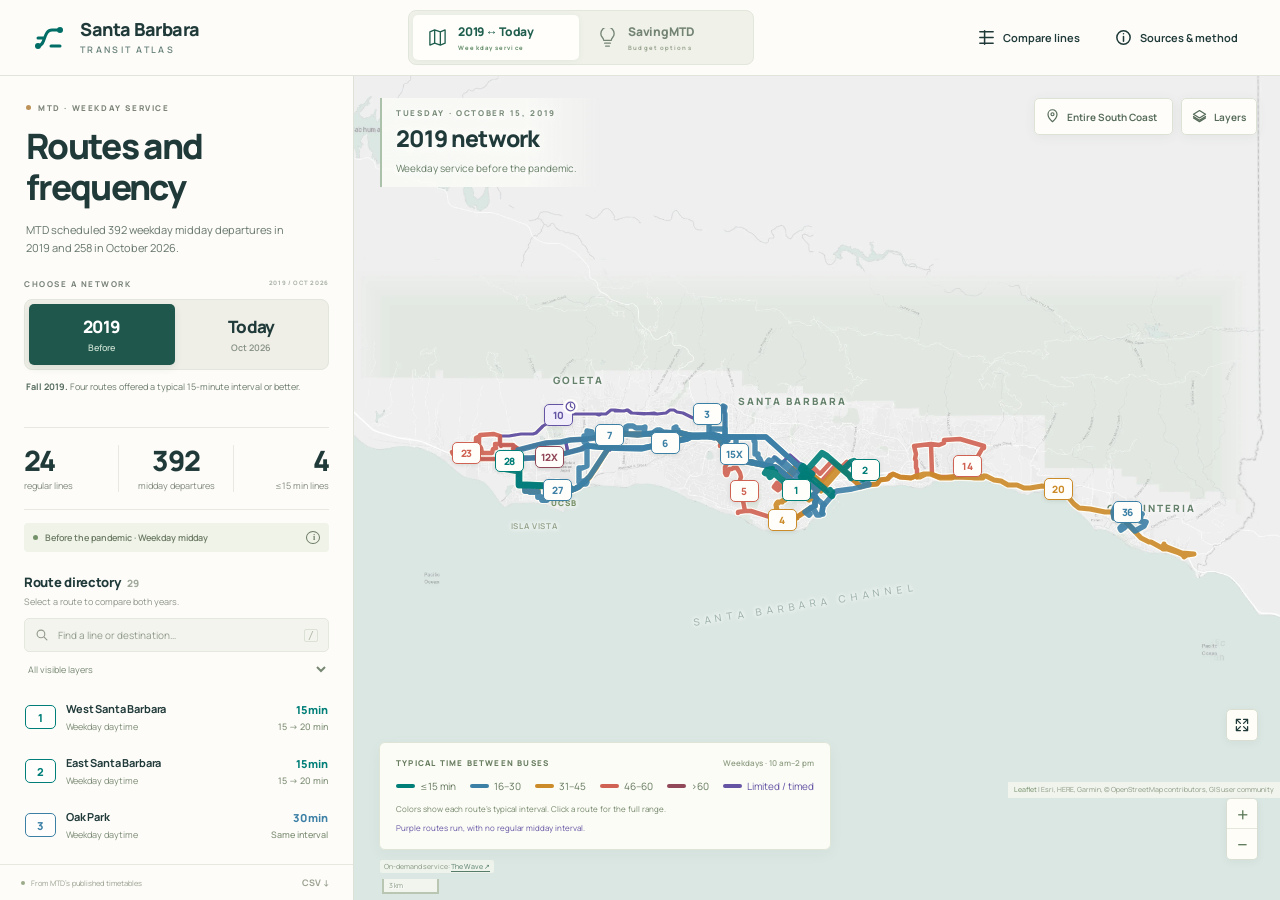
==== Santa-Barbara-Transit-Atlas.html @ b6afbb5b "Initial commit" ====
<!doctype html>
<html lang="en">
<head>
<meta charset="utf-8"><meta name="viewport" content="width=device-width, initial-scale=1">
<meta name="description" content="Santa Barbara MTD routes and scheduled weekday frequencies in 2019 and 2026, with service and funding options.">
<title>Santa Barbara Transit Atlas</title>
<style>/* required styles */

.leaflet-pane,
.leaflet-tile,
.leaflet-marker-icon,
.leaflet-marker-shadow,
.leaflet-tile-container,
.leaflet-pane > svg,
.leaflet-pane > canvas,
.leaflet-zoom-box,
.leaflet-image-layer,
.leaflet-layer {
	position: absolute;
	left: 0;
	top: 0;
	}
.leaflet-container {
	overflow: hidden;
	}
.leaflet-tile,
.leaflet-marker-icon,
.leaflet-marker-shadow {
	-webkit-user-select: none;
	   -moz-user-select: none;
	        user-select: none;
	  -webkit-user-drag: none;
	}
/* Prevents IE11 from highlighting tiles in blue */
.leaflet-tile::selection {
	background: transparent;
}
/* Safari renders non-retina tile on retina better with this, but Chrome is worse */
.leaflet-safari .leaflet-tile {
	image-rendering: -webkit-optimize-contrast;
	}
/* hack that prevents hw layers "stretching" when loading new tiles */
.leaflet-safari .leaflet-tile-container {
	width: 1600px;
	height: 1600px;
	-webkit-transform-origin: 0 0;
	}
.leaflet-marker-icon,
.leaflet-marker-shadow {
	display: block;
	}
/* .leaflet-container svg: reset svg max-width decleration shipped in Joomla! (joomla.org) 3.x */
/* .leaflet-container img: map is broken in FF if you have max-width: 100% on tiles */
.leaflet-container .leaflet-overlay-pane svg {
	max-width: none !important;
	max-height: none !important;
	}
.leaflet-container .leaflet-marker-pane img,
.leaflet-container .leaflet-shadow-pane img,
.leaflet-container .leaflet-tile-pane img,
.leaflet-container img.leaflet-image-layer,
.leaflet-container .leaflet-tile {
	max-width: none !important;
	max-height: none !important;
	width: auto;
	padding: 0;
	}

.leaflet-container img.leaflet-tile {
	/* See: https://bugs.chromium.org/p/chromium/issues/detail?id=600120 */
	mix-blend-mode: plus-lighter;
}

.leaflet-container.leaflet-touch-zoom {
	-ms-touch-action: pan-x pan-y;
	touch-action: pan-x pan-y;
	}
.leaflet-container.leaflet-touch-drag {
	-ms-touch-action: pinch-zoom;
	/* Fallback for FF which doesn't support pinch-zoom */
	touch-action: none;
	touch-action: pinch-zoom;
}
.leaflet-container.leaflet-touch-drag.leaflet-touch-zoom {
	-ms-touch-action: none;
	touch-action: none;
}
.leaflet-container {
	-webkit-tap-highlight-color: transparent;
}
.leaflet-container a {
	-webkit-tap-highlight-color: rgba(51, 181, 229, 0.4);
}
.leaflet-tile {
	filter: inherit;
	visibility: hidden;
	}
.leaflet-tile-loaded {
	visibility: inherit;
	}
.leaflet-zoom-box {
	width: 0;
	height: 0;
	-moz-box-sizing: border-box;
	     box-sizing: border-box;
	z-index: 800;
	}
/* workaround for https://bugzilla.mozilla.org/show_bug.cgi?id=888319 */
.leaflet-overlay-pane svg {
	-moz-user-select: none;
	}

.leaflet-pane         { z-index: 400; }

.leaflet-tile-pane    { z-index: 200; }
.leaflet-overlay-pane { z-index: 400; }
.leaflet-shadow-pane  { z-index: 500; }
.leaflet-marker-pane  { z-index: 600; }
.leaflet-tooltip-pane   { z-index: 650; }
.leaflet-popup-pane   { z-index: 700; }

.leaflet-map-pane canvas { z-index: 100; }
.leaflet-map-pane svg    { z-index: 200; }

.leaflet-vml-shape {
	width: 1px;
	height: 1px;
	}
.lvml {
	behavior: url(#default#VML);
	display: inline-block;
	position: absolute;
	}


/* control positioning */

.leaflet-control {
	position: relative;
	z-index: 800;
	pointer-events: visiblePainted; /* IE 9-10 doesn't have auto */
	pointer-events: auto;
	}
.leaflet-top,
.leaflet-bottom {
	position: absolute;
	z-index: 1000;
	pointer-events: none;
	}
.leaflet-top {
	top: 0;
	}
.leaflet-right {
	right: 0;
	}
.leaflet-bottom {
	bottom: 0;
	}
.leaflet-left {
	left: 0;
	}
.leaflet-control {
	float: left;
	clear: both;
	}
.leaflet-right .leaflet-control {
	float: right;
	}
.leaflet-top .leaflet-control {
	margin-top: 10px;
	}
.leaflet-bottom .leaflet-control {
	margin-bottom: 10px;
	}
.leaflet-left .leaflet-control {
	margin-left: 10px;
	}
.leaflet-right .leaflet-control {
	margin-right: 10px;
	}


/* zoom and fade animations */

.leaflet-fade-anim .leaflet-popup {
	opacity: 0;
	-webkit-transition: opacity 0.2s linear;
	   -moz-transition: opacity 0.2s linear;
	        transition: opacity 0.2s linear;
	}
.leaflet-fade-anim .leaflet-map-pane .leaflet-popup {
	opacity: 1;
	}
.leaflet-zoom-animated {
	-webkit-transform-origin: 0 0;
	    -ms-transform-origin: 0 0;
	        transform-origin: 0 0;
	}
svg.leaflet-zoom-animated {
	will-change: transform;
}

.leaflet-zoom-anim .leaflet-zoom-animated {
	-webkit-transition: -webkit-transform 0.25s cubic-bezier(0,0,0.25,1);
	   -moz-transition:    -moz-transform 0.25s cubic-bezier(0,0,0.25,1);
	        transition:         transform 0.25s cubic-bezier(0,0,0.25,1);
	}
.leaflet-zoom-anim .leaflet-tile,
.leaflet-pan-anim .leaflet-tile {
	-webkit-transition: none;
	   -moz-transition: none;
	        transition: none;
	}

.leaflet-zoom-anim .leaflet-zoom-hide {
	visibility: hidden;
	}


/* cursors */

.leaflet-interactive {
	cursor: pointer;
	}
.leaflet-grab {
	cursor: -webkit-grab;
	cursor:    -moz-grab;
	cursor:         grab;
	}
.leaflet-crosshair,
.leaflet-crosshair .leaflet-interactive {
	cursor: crosshair;
	}
.leaflet-popup-pane,
.leaflet-control {
	cursor: auto;
	}
.leaflet-dragging .leaflet-grab,
.leaflet-dragging .leaflet-grab .leaflet-interactive,
.leaflet-dragging .leaflet-marker-draggable {
	cursor: move;
	cursor: -webkit-grabbing;
	cursor:    -moz-grabbing;
	cursor:         grabbing;
	}

/* marker & overlays interactivity */
.leaflet-marker-icon,
.leaflet-marker-shadow,
.leaflet-image-layer,
.leaflet-pane > svg path,
.leaflet-tile-container {
	pointer-events: none;
	}

.leaflet-marker-icon.leaflet-interactive,
.leaflet-image-layer.leaflet-interactive,
.leaflet-pane > svg path.leaflet-interactive,
svg.leaflet-image-layer.leaflet-interactive path {
	pointer-events: visiblePainted; /* IE 9-10 doesn't have auto */
	pointer-events: auto;
	}

/* visual tweaks */

.leaflet-container {
	background: #ddd;
	outline-offset: 1px;
	}
.leaflet-container a {
	color: #0078A8;
	}
.leaflet-zoom-box {
	border: 2px dotted #38f;
	background: rgba(255,255,255,0.5);
	}


/* general typography */
.leaflet-container {
	font-family: "Helvetica Neue", Arial, Helvetica, sans-serif;
	font-size: 12px;
	font-size: 0.75rem;
	line-height: 1.5;
	}


/* general toolbar styles */

.leaflet-bar {
	box-shadow: 0 1px 5px rgba(0,0,0,0.65);
	border-radius: 4px;
	}
.leaflet-bar a {
	background-color: #fff;
	border-bottom: 1px solid #ccc;
	width: 26px;
	height: 26px;
	line-height: 26px;
	display: block;
	text-align: center;
	text-decoration: none;
	color: black;
	}
.leaflet-bar a,
.leaflet-control-layers-toggle {
	background-position: 50% 50%;
	background-repeat: no-repeat;
	display: block;
	}
.leaflet-bar a:hover,
.leaflet-bar a:focus {
	background-color: #f4f4f4;
	}
.leaflet-bar a:first-child {
	border-top-left-radius: 4px;
	border-top-right-radius: 4px;
	}
.leaflet-bar a:last-child {
	border-bottom-left-radius: 4px;
	border-bottom-right-radius: 4px;
	border-bottom: none;
	}
.leaflet-bar a.leaflet-disabled {
	cursor: default;
	background-color: #f4f4f4;
	color: #bbb;
	}

.leaflet-touch .leaflet-bar a {
	width: 30px;
	height: 30px;
	line-height: 30px;
	}
.leaflet-touch .leaflet-bar a:first-child {
	border-top-left-radius: 2px;
	border-top-right-radius: 2px;
	}
.leaflet-touch .leaflet-bar a:last-child {
	border-bottom-left-radius: 2px;
	border-bottom-right-radius: 2px;
	}

/* zoom control */

.leaflet-control-zoom-in,
.leaflet-control-zoom-out {
	font: bold 18px 'Lucida Console', Monaco, monospace;
	text-indent: 1px;
	}

.leaflet-touch .leaflet-control-zoom-in, .leaflet-touch .leaflet-control-zoom-out  {
	font-size: 22px;
	}


/* layers control */

.leaflet-control-layers {
	box-shadow: 0 1px 5px rgba(0,0,0,0.4);
	background: #fff;
	border-radius: 5px;
	}
.leaflet-control-layers-toggle {
	background-image: url(images/layers.png);
	width: 36px;
	height: 36px;
	}
.leaflet-retina .leaflet-control-layers-toggle {
	background-image: url(images/layers-2x.png);
	background-size: 26px 26px;
	}
.leaflet-touch .leaflet-control-layers-toggle {
	width: 44px;
	height: 44px;
	}
.leaflet-control-layers .leaflet-control-layers-list,
.leaflet-control-layers-expanded .leaflet-control-layers-toggle {
	display: none;
	}
.leaflet-control-layers-expanded .leaflet-control-layers-list {
	display: block;
	position: relative;
	}
.leaflet-control-layers-expanded {
	padding: 6px 10px 6px 6px;
	color: #333;
	background: #fff;
	}
.leaflet-control-layers-scrollbar {
	overflow-y: scroll;
	overflow-x: hidden;
	padding-right: 5px;
	}
.leaflet-control-layers-selector {
	margin-top: 2px;
	position: relative;
	top: 1px;
	}
.leaflet-control-layers label {
	display: block;
	font-size: 13px;
	font-size: 1.08333em;
	}
.leaflet-control-layers-separator {
	height: 0;
	border-top: 1px solid #ddd;
	margin: 5px -10px 5px -6px;
	}

/* Default icon URLs */
.leaflet-default-icon-path { /* used only in path-guessing heuristic, see L.Icon.Default */
	background-image: url(images/marker-icon.png);
	}


/* attribution and scale controls */

.leaflet-container .leaflet-control-attribution {
	background: #fff;
	background: rgba(255, 255, 255, 0.8);
	margin: 0;
	}
.leaflet-control-attribution,
.leaflet-control-scale-line {
	padding: 0 5px;
	color: #333;
	line-height: 1.4;
	}
.leaflet-control-attribution a {
	text-decoration: none;
	}
.leaflet-control-attribution a:hover,
.leaflet-control-attribution a:focus {
	text-decoration: underline;
	}
.leaflet-attribution-flag {
	display: inline !important;
	vertical-align: baseline !important;
	width: 1em;
	height: 0.6669em;
	}
.leaflet-left .leaflet-control-scale {
	margin-left: 5px;
	}
.leaflet-bottom .leaflet-control-scale {
	margin-bottom: 5px;
	}
.leaflet-control-scale-line {
	border: 2px solid #777;
	border-top: none;
	line-height: 1.1;
	padding: 2px 5px 1px;
	white-space: nowrap;
	-moz-box-sizing: border-box;
	     box-sizing: border-box;
	background: rgba(255, 255, 255, 0.8);
	text-shadow: 1px 1px #fff;
	}
.leaflet-control-scale-line:not(:first-child) {
	border-top: 2px solid #777;
	border-bottom: none;
	margin-top: -2px;
	}
.leaflet-control-scale-line:not(:first-child):not(:last-child) {
	border-bottom: 2px solid #777;
	}

.leaflet-touch .leaflet-control-attribution,
.leaflet-touch .leaflet-control-layers,
.leaflet-touch .leaflet-bar {
	box-shadow: none;
	}
.leaflet-touch .leaflet-control-layers,
.leaflet-touch .leaflet-bar {
	border: 2px solid rgba(0,0,0,0.2);
	background-clip: padding-box;
	}


/* popup */

.leaflet-popup {
	position: absolute;
	text-align: center;
	margin-bottom: 20px;
	}
.leaflet-popup-content-wrapper {
	padding: 1px;
	text-align: left;
	border-radius: 12px;
	}
.leaflet-popup-content {
	margin: 13px 24px 13px 20px;
	line-height: 1.3;
	font-size: 13px;
	font-size: 1.08333em;
	min-height: 1px;
	}
.leaflet-popup-content p {
	margin: 17px 0;
	margin: 1.3em 0;
	}
.leaflet-popup-tip-container {
	width: 40px;
	height: 20px;
	position: absolute;
	left: 50%;
	margin-top: -1px;
	margin-left: -20px;
	overflow: hidden;
	pointer-events: none;
	}
.leaflet-popup-tip {
	width: 17px;
	height: 17px;
	padding: 1px;

	margin: -10px auto 0;
	pointer-events: auto;

	-webkit-transform: rotate(45deg);
	   -moz-transform: rotate(45deg);
	    -ms-transform: rotate(45deg);
	        transform: rotate(45deg);
	}
.leaflet-popup-content-wrapper,
.leaflet-popup-tip {
	background: white;
	color: #333;
	box-shadow: 0 3px 14px rgba(0,0,0,0.4);
	}
.leaflet-container a.leaflet-popup-close-button {
	position: absolute;
	top: 0;
	right: 0;
	border: none;
	text-align: center;
	width: 24px;
	height: 24px;
	font: 16px/24px Tahoma, Verdana, sans-serif;
	color: #757575;
	text-decoration: none;
	background: transparent;
	}
.leaflet-container a.leaflet-popup-close-button:hover,
.leaflet-container a.leaflet-popup-close-button:focus {
	color: #585858;
	}
.leaflet-popup-scrolled {
	overflow: auto;
	}

.leaflet-oldie .leaflet-popup-content-wrapper {
	-ms-zoom: 1;
	}
.leaflet-oldie .leaflet-popup-tip {
	width: 24px;
	margin: 0 auto;

	-ms-filter: "progid:DXImageTransform.Microsoft.Matrix(M11=0.70710678, M12=0.70710678, M21=-0.70710678, M22=0.70710678)";
	filter: progid:DXImageTransform.Microsoft.Matrix(M11=0.70710678, M12=0.70710678, M21=-0.70710678, M22=0.70710678);
	}

.leaflet-oldie .leaflet-control-zoom,
.leaflet-oldie .leaflet-control-layers,
.leaflet-oldie .leaflet-popup-content-wrapper,
.leaflet-oldie .leaflet-popup-tip {
	border: 1px solid #999;
	}


/* div icon */

.leaflet-div-icon {
	background: #fff;
	border: 1px solid #666;
	}


/* Tooltip */
/* Base styles for the element that has a tooltip */
.leaflet-tooltip {
	position: absolute;
	padding: 6px;
	background-color: #fff;
	border: 1px solid #fff;
	border-radius: 3px;
	color: #222;
	white-space: nowrap;
	-webkit-user-select: none;
	-moz-user-select: none;
	-ms-user-select: none;
	user-select: none;
	pointer-events: none;
	box-shadow: 0 1px 3px rgba(0,0,0,0.4);
	}
.leaflet-tooltip.leaflet-interactive {
	cursor: pointer;
	pointer-events: auto;
	}
.leaflet-tooltip-top:before,
.leaflet-tooltip-bottom:before,
.leaflet-tooltip-left:before,
.leaflet-tooltip-right:before {
	position: absolute;
	pointer-events: none;
	border: 6px solid transparent;
	background: transparent;
	content: "";
	}

/* Directions */

.leaflet-tooltip-bottom {
	margin-top: 6px;
}
.leaflet-tooltip-top {
	margin-top: -6px;
}
.leaflet-tooltip-bottom:before,
.leaflet-tooltip-top:before {
	left: 50%;
	margin-left: -6px;
	}
.leaflet-tooltip-top:before {
	bottom: 0;
	margin-bottom: -12px;
	border-top-color: #fff;
	}
.leaflet-tooltip-bottom:before {
	top: 0;
	margin-top: -12px;
	margin-left: -6px;
	border-bottom-color: #fff;
	}
.leaflet-tooltip-left {
	margin-left: -6px;
}
.leaflet-tooltip-right {
	margin-left: 6px;
}
.leaflet-tooltip-left:before,
.leaflet-tooltip-right:before {
	top: 50%;
	margin-top: -6px;
	}
.leaflet-tooltip-left:before {
	right: 0;
	margin-right: -12px;
	border-left-color: #fff;
	}
.leaflet-tooltip-right:before {
	left: 0;
	margin-left: -12px;
	border-right-color: #fff;
	}

/* Printing */

@media print {
	/* Prevent printers from removing background-images of controls. */
	.leaflet-control {
		-webkit-print-color-adjust: exact;
		print-color-adjust: exact;
		}
	}
</style>
<style>@font-face{font-family:Manrope;src:url('[data-uri]') format('truetype');font-style:normal;font-weight:200 800;font-display:swap}*{box-sizing:border-box}html,body{margin:0;height:100%;color:#203a3a;background:#f9f8f3;font-family:Manrope,-apple-system,BlinkMacSystemFont,'Segoe UI',sans-serif;font-size:13px}button,input,select{font:inherit}button,a,input,select{-webkit-tap-highlight-color:transparent}button{cursor:pointer}button{color:inherit}button:focus-visible,a:focus-visible,input:focus-visible,select:focus-visible{outline:3px solid #d5a23a;outline-offset:3px}button:disabled{opacity:.45;cursor:default}button svg,.search svg,.area-select svg{width:19px;height:19px;stroke:currentColor;stroke-width:1.6;fill:none;stroke-linecap:round;stroke-linejoin:round;flex-shrink:0}button{border:0;background:none}a{color:inherit}.masthead{height:76px;padding:0 28px;display:flex;align-items:center;justify-content:space-between;border-bottom:1px solid #e1e4db;background:#fdfcf8;position:relative;z-index:1100;gap:22px}.brand{display:flex;gap:10px;align-items:center;text-decoration:none;font-weight:800;font-size:18px;letter-spacing:-.5px;line-height:1.1}.brand-mark{color:#006e66;display:grid;place-items:center;width:42px;height:42px}.brand-sub{display:block;letter-spacing:2.3px;font-size:9px;font-weight:600;margin-top:6px;color:#68817b}.mast-mid{color:#70817e;display:flex;align-items:center;gap:9px;font-size:11px}.mast-sep{margin:0 6px;color:#c1c9c1}.live-dot{height:6px;width:6px;border-radius:50%;background:#228b74}.masthead nav{display:flex;gap:6px}.nav-button{display:flex;align-items:center;gap:7px;padding:10px 13px;border:1px solid transparent;border-radius:6px;font-size:11px;font-weight:650}.nav-button:hover{border-color:#dce3d9;background:#f0f3eb}.layout{height:calc(100dvh - 76px);display:grid;grid-template-columns:354px minmax(0,1fr);min-height:540px}.sidebar{display:flex;flex-direction:column;background:#fdfcf8;border-right:1px solid #dce2d8;min-height:0;position:relative;z-index:1000}.intro{padding:26px 26px 15px}.eyebrow{display:flex;gap:7px;align-items:center;font-size:8px;letter-spacing:1.6px;font-weight:800;color:#7d8579}.eyebrow>span{width:5px;height:5px;border-radius:50%;background:#bd9259}.intro h1{font-size:35px;font-weight:800;line-height:1.18;letter-spacing:-1.65px;margin:13px 0 12px}.intro h1 span{color:#648878}.intro p{margin:0;color:#75817b;line-height:1.7;font-size:11px;max-width:275px}.scenario-section{padding:5px 24px 0}.section-label{display:flex;justify-content:space-between;align-items:center;color:#798379;font-size:8px;font-weight:750;letter-spacing:1.5px;margin-bottom:10px}.step-tag{font-size:8px;letter-spacing:1px;color:#a7afa5}.scenario-switch{display:flex;gap:4px;padding:4px;background:#efefe7;border:1px solid #e3e6dc;border-radius:8px}.scenario{width:33.333%;border:1px solid transparent;display:flex;flex-direction:column;align-items:center;padding:10px 6px;gap:3px;border-radius:5px;transition:background .15s,color .15s}.scenario-year{font-size:17px;font-weight:800;letter-spacing:-.6px}.scenario-sub{font-size:9px;font-weight:600;color:#869086}.scenario:hover{background:#e3e8dd}.scenario.active{background:#1f574d;color:#fff;box-shadow:0 3px 8px #14382b17}.scenario.active .scenario-sub{color:#c3dacb}.scenario.cut.active{background:#9b563d}.scenario.cut:not(.active) .scenario-year{color:#a7755d}.scenario-note{min-height:46px;color:#7b837a;font-size:9px;line-height:1.6;padding:10px 2px 2px}.scenario-note b{color:#566b5e;font-weight:700}.scenario-note.cut-note{color:#976849}.stats{display:grid;grid-template-columns:1fr 1.2fr 1fr;margin:11px 24px 0;padding:17px 0;border-top:1px solid #e8e9e0;border-bottom:1px solid #e8e9e0}.stat{display:flex;flex-direction:column;gap:4px;align-items:center;border-right:1px solid #e8e9e0}.stat:first-child{align-items:flex-start}.stat:last-child{border:0;align-items:flex-end}.stat strong{font-size:28px;font-weight:800;letter-spacing:-1.1px;line-height:1.1}.stat span{color:#81897d;font-size:8px;line-height:1.4}.change-strip{display:flex;align-items:center;gap:7px;background:#eff3e8;margin:13px 24px 0;padding:8px 9px;border-radius:4px;color:#6c7a64;font-size:9px;font-weight:600}.change-dot{width:5px;height:5px;background:#73926a;border-radius:50%;flex-shrink:0}.change-strip.current{background:#f5eee2;color:#8a7352}.change-strip.cut{background:#f6eae2;color:#9b6045}.change-strip.current .change-dot,.change-strip.cut .change-dot{background:currentColor}.icon-btn{display:grid;place-items:center;border:1px solid currentColor;border-radius:50%;font-family:Georgia,serif;font-size:8px;width:13px;height:13px;flex:0 0 13px;margin-left:auto}.directory-head{padding:21px 24px 10px;display:flex;justify-content:space-between;align-items:center}.directory-head h2{font-size:13px;letter-spacing:-.3px;margin:0 0 4px;font-weight:800}.directory-head h2 span{color:#a0a89b;font-size:10px;margin-left:4px}.directory-head p{font-size:9px;color:#8c9388;margin:0}.tiny-link{font-size:9px;font-weight:700;text-decoration:none;white-space:nowrap;padding:3px}.tiny-link:hover{color:#008477;text-decoration:underline}.search-area{padding:0 24px 10px;display:flex;gap:7px;flex-direction:column}.search{display:flex;align-items:center;gap:7px;padding:8px 10px;background:#f3f4ed;border:1px solid #e5e8de;border-radius:5px;color:#929a8c}.search svg{width:14px;height:14px}.search input{border:0;background:none;min-width:0;flex:1;font-size:10px;color:#3f5146;outline:none}.search input::placeholder{color:#919b8d}.search kbd{font-size:10px;color:#b1b8a9;border:1px solid #dce1d6;border-radius:2px;padding:0 3px}.search-area select{font-size:9px;border:0;background:none;color:#778773;cursor:pointer;width:100%;padding:3px 0}.route-list{overflow:auto;flex:1;min-height:90px;padding:0 12px 12px;scrollbar-width:thin;scrollbar-color:#d6ddcf transparent}.route-row{display:flex;align-items:center;gap:10px;width:100%;padding:10px 12px;border-radius:6px;text-align:left;transition:background .15s;border:1px solid transparent;min-height:53px}.route-row:hover{background:#f0f3e9}.route-row.selected{background:#eaf1e6;border-color:#d1ddcb}.route-chip{display:grid;place-items:center;min-width:31px;height:24px;padding:0 5px;border:1px solid var(--route,#7f8794);color:var(--route,#7f8794);border-radius:5px;font-size:11px;line-height:1;font-weight:800;background:#ffffffb0;flex-shrink:0;letter-spacing:-.3px}.route-row.ghost .route-chip{border-style:dashed;color:#8d948d}.route-row.ghost{color:#959e94}.route-name{flex:1;min-width:0;display:flex;flex-direction:column;gap:4px}.route-name strong{font-size:10px;letter-spacing:-.15px;font-weight:700;overflow:hidden;text-overflow:ellipsis;white-space:nowrap}.route-name small{font-size:8px;color:#929c8f}.route-frequency{text-align:right;display:flex;flex-direction:column;gap:3px;flex-shrink:0;font-size:10px;font-weight:800;letter-spacing:-.15px}.route-frequency small{font-size:8px;color:#a1aa9c;font-weight:500;letter-spacing:0}.route-frequency .improved{color:#43806c}.empty-list{color:#7d8d7e;font-size:11px;text-align:center;padding:30px 15px}.sidebar-foot{display:flex;align-items:center;gap:6px;min-height:36px;padding:8px 21px;border-top:1px solid #e7e9df;font-size:7.5px;color:#9aa190}.sidebar-foot button{margin-left:auto}.foot-dot{width:4px;height:4px;border-radius:50%;background:#9baa8b}.map-area{position:relative;min-width:0;min-height:0;overflow:hidden;background:#e6ece8}#map{position:absolute;inset:0;background:#e7ebea;font-family:Manrope,sans-serif;z-index:0}.map-topline{position:absolute;z-index:650;top:22px;left:26px;right:23px;display:flex;justify-content:space-between;align-items:flex-start;gap:18px;pointer-events:none}.map-title-card{max-width:450px;pointer-events:auto;text-shadow:0 1px 12px #f7f9f2,0 1px 5px #fff;background:linear-gradient(90deg,#f9faf6ef 65%,#f9faf600);padding:9px 24px 10px 14px;border-left:2px solid #abc1aa}.map-title-eyebrow{font-size:8px;font-weight:800;letter-spacing:1.7px;color:#7b8d7b}.map-title-card h2{font-size:23px;line-height:1.3;font-weight:800;letter-spacing:-.8px;margin:6px 0}.map-title-card p{font-size:9px;color:#7b897b;line-height:1.7;margin:0}.map-tools{display:flex;gap:8px;pointer-events:auto;position:relative}.area-select,.tool-button{display:flex;align-items:center;gap:7px;background:#fefdf9f5;box-shadow:0 2px 12px #334e3910;border:1px solid #dce2d5;padding:9px 10px;border-radius:5px;font-size:10px;font-weight:650;color:#556a58;white-space:nowrap;min-height:37px}.area-select select{appearance:none;border:0;background:none;outline:none;padding-right:5px;color:inherit;font-size:10px;cursor:pointer;max-width:143px}.area-select svg,.tool-button svg{width:15px;height:15px;flex-shrink:0}.tool-button:hover,.area-select:hover{background:#f5f9ef}.tool-button[aria-expanded=true]{background:#e5eddf;border-color:#afc4a6}.layers-panel{position:absolute;right:0;top:46px;width:265px;background:#fffef9;padding:18px;border-radius:7px;box-shadow:0 10px 35px #223b2a27;border:1px solid #dde5d6;z-index:600}.layers-panel h3{margin:0 0 13px;font-size:13px}.layers-panel label{display:flex;gap:9px;align-items:flex-start;padding:10px 0;font-size:10px;line-height:1.5;border-bottom:1px solid #eef0e7;cursor:pointer}.layers-panel input{accent-color:#226656;margin:2px 0 0}.layers-panel small{display:block;font-size:8px;color:#8a9984;margin-top:3px}.layers-panel p{font-size:8px;line-height:1.7;color:#93a08b;margin:12px 0 0}.scenario-ribbon{position:absolute;z-index:400;top:127px;left:41px;background:#f8eadae8;color:#945d43;font-size:7px;letter-spacing:1px;font-weight:800;padding:8px 11px;border:1px solid #e8d4ba;border-radius:4px;max-width:calc(100% - 90px)}.scenario-ribbon span{font-size:8px;display:block;letter-spacing:0;margin-top:4px;font-weight:500}.legend{position:absolute;bottom:50px;left:25px;z-index:450;background:#fdfdf7f2;border:1px solid #dfe5d6;border-radius:6px;padding:14px 16px;max-width:calc(100% - 100px);box-shadow:0 4px 15px #263d2e0a;pointer-events:auto}.legend-title{display:flex;justify-content:space-between;gap:22px;align-items:center;font-size:8px;font-weight:600;color:#91a086}.legend-title strong{font-size:7px;letter-spacing:1.2px;color:#687d60;font-weight:800}.legend-swatches{display:flex;flex-wrap:wrap;gap:14px;margin:11px 0 10px}.legend-swatches>span{display:flex;align-items:center;gap:5px;font-size:9px;color:#62765b;white-space:nowrap}.legend-swatches i{display:block;width:19px;height:4px;background:var(--c);border-radius:2px}.legend-swatches .dash{height:0;border-top:3px dashed var(--c);background:none;border-radius:0}.legend-note{font-size:7px;color:#9ba591;line-height:1.6;max-width:530px}.legend-ghost{font-size:7px;margin-top:8px;display:flex;gap:8px;align-items:center;color:#83927c}.legend-ghost i{display:inline-block;width:23px;border-top:2px dashed #8d9590;flex-shrink:0}[hidden]{display:none!important}.map-bottom-note{position:absolute;bottom:27px;left:26px;font-size:7px;color:#869582;z-index:400;background:#f7f9f0b0;padding:2px 4px;border-radius:2px}.map-bottom-note a{color:#577d69;text-decoration:underline;text-underline-offset:2px}.reset-view{position:absolute;z-index:450;right:22px;bottom:159px;display:grid;place-items:center;border:1px solid #d8dfd2;border-radius:5px;background:#fefdf7;width:32px;height:32px;box-shadow:0 2px 10px #12321a0c}.reset-view svg{height:16px;width:16px}.leaflet-control-zoom{border:1px solid #d8dfd2!important;box-shadow:0 2px 10px #12321a0c!important;border-radius:5px!important;overflow:hidden;margin-right:22px!important;margin-bottom:40px!important}.leaflet-control-zoom a{background:#fefdf7!important;color:#587555!important;font-family:Manrope,sans-serif!important;font-weight:400!important;font-size:20px!important;line-height:31px!important;border-color:#e3e7dc!important}.leaflet-control-attribution{font-size:7px!important;background:#f5f8efc9!important;color:#8d9985!important;padding:3px 6px!important}.leaflet-control-attribution a{color:#738b66!important}.leaflet-bottom.leaflet-left .leaflet-control-scale{margin-left:28px;margin-bottom:6px}.leaflet-control-scale-line{font-size:7px;color:#8c9b85;background:#f7f9f2c9;border-color:#b9c6b2;line-height:1.4}.leaflet-tooltip{border:1px solid #e1e5d9;box-shadow:0 3px 14px #28442320;font-family:Manrope,sans-serif;font-size:10px;padding:8px 10px;background:#fffef8;border-radius:5px;color:#3f5d4a}.leaflet-tooltip .tooltip-line{font-size:12px;font-weight:800;display:block;margin-bottom:3px}.leaflet-tooltip .tooltip-frequency{color:#8b9a80;font-size:9px}.atlas-place{color:#65816b;font-size:10px;font-weight:800;letter-spacing:2px;text-shadow:0 0 6px #fff,0 0 4px #fff;white-space:nowrap;text-align:center;pointer-events:none}.atlas-place.small{font-size:8px;font-weight:650;letter-spacing:.7px;color:#96a38c}.atlas-place.ocean{font-size:10px;color:#a2b5af;letter-spacing:5px;font-weight:500;transform:rotate(-9deg)}.atlas-place.campus{font-size:8px;color:#738e62;letter-spacing:1px}.map-route-badge{display:grid;place-items:center;width:29px;height:22px;background:#fffefa;border:1.5px solid var(--route);border-radius:5px;color:var(--route);font-weight:800;font-size:10px;box-shadow:0 1px 4px #45603f23;letter-spacing:-.5px;cursor:pointer}.map-route-badge.ghost{border-style:dashed;background:#f4f5efcf;color:#899687}.map-route-badge.wide{width:36px;font-size:8px}.selected-card{position:absolute;top:137px;right:23px;z-index:550;background:#fffef9;border:1px solid #dce4d6;border-radius:9px;box-shadow:0 7px 30px #29462820;width:310px;padding:19px;max-height:calc(100% - 178px);overflow:auto;scrollbar-width:thin}.selected-card .card-top{display:flex;gap:10px;align-items:flex-start;padding-right:23px;position:relative}.selected-card .card-top>.route-chip{height:31px;min-width:37px;font-size:14px}.card-top h3{font-size:15px;letter-spacing:-.4px;line-height:1.4;margin:0 0 4px}.card-kicker{font-size:8px;color:#91a086;line-height:1.5}.card-close{position:absolute;top:-8px;right:-8px;padding:6px;font-size:23px;color:#9da992;line-height:1}.card-note{color:#899780;font-size:9px;line-height:1.8;margin:13px 0}.card-comparison{display:grid;grid-template-columns:repeat(3,1fr);background:#f2f4ec;border:1px solid #e9ede1;border-radius:5px;padding:11px 0;margin:15px 0 7px;text-align:center;gap:3px}.card-comparison .mini{border-right:1px solid #e1e7d7;display:flex;flex-direction:column;gap:6px}.card-comparison .mini:last-child{border:0}.mini>span{color:#93a087;font-size:8px}.mini strong{font-size:16px;letter-spacing:-.7px;font-weight:800;color:#49653f}.mini strong.word{font-size:10px;letter-spacing:0;padding-top:4px}.mini small{font-size:7px;color:#95a28a}.mini.active strong{color:#1e715c}.mini.active>span{color:#2d705a;font-weight:800}.cut-mode .mini.active strong{color:#a15f42}.gap-note{font-size:8px;line-height:1.8;color:#a0a994;margin:7px 0 14px}.card-detail-row{display:flex;justify-content:space-between;gap:10px;padding:8px 0;border-bottom:1px solid #eef0e6;font-size:9px;color:#8b9a80}.card-detail-row b{color:#59734f;font-size:10px;font-weight:750;text-align:right}.direction-row{padding:9px 0;border-bottom:1px solid #eef0e6}.direction-row strong{display:block;font-size:9px;color:#627c55;margin-bottom:4px;font-weight:700;line-height:1.5}.direction-row small{font-size:8px;color:#9ca88e;line-height:1.6}.card-actions{display:flex;gap:8px;margin-top:15px;align-items:center;justify-content:space-between}.card-actions button{font-size:9px;font-weight:750}.card-actions .zoom-line{padding:9px 14px;border-radius:4px;background:#e9f0e1;color:#3b7354}.card-actions .zoom-line:hover{background:#dae8ce}.card-actions .clear-line{color:#95a38a}.modal{border:1px solid #dfe5d4;background:#fffef8;color:#2b4432;border-radius:13px;padding:0;box-shadow:0 20px 90px #0d2b1a35;max-height:88dvh;max-width:calc(100vw - 40px);width:780px;overflow:hidden}.modal::backdrop{background:#102c2a88;backdrop-filter:blur(5px)}.modal-top{display:flex;justify-content:space-between;align-items:flex-start;padding:27px 32px 20px;border-bottom:1px solid #e7ebdf}.modal-top .eyebrow{font-size:8px;letter-spacing:2px;color:#9ba78e}.modal-top h2{font-size:26px;font-weight:800;letter-spacing:-1px;margin:9px 0 0}.close-button{font-size:30px;font-weight:400;padding:0 3px;line-height:1;color:#8c9d7e}.modal-scroll{max-height:calc(88dvh - 186px);overflow:auto;padding:24px 32px 20px;scrollbar-width:thin;scrollbar-color:#d9e2ce transparent}.method-highlight{font-size:20px;line-height:1.6;letter-spacing:-.5px;padding:8px 0 20px;color:#426d50}.method-highlight strong{color:#9ca68d;font-size:18px;font-weight:500}.modal-scroll section{margin:18px 0 24px}.modal-scroll h3{font-size:13px;font-weight:800;letter-spacing:-.2px}.modal-scroll p{font-size:11px;line-height:1.9;color:#849477;margin:10px 0}.modal-scroll b{color:#5a7950;font-weight:750}.source-links a{display:flex;align-items:center;justify-content:space-between;padding:12px 0;text-decoration:none;gap:20px;border-bottom:1px solid #e9eee0}.source-links a:hover b{color:#008471}.source-links a b{font-size:11px;display:block;color:#53784b}.source-links a small{display:block;font-size:9px;color:#9baa8e;margin-top:5px}.source-links a>span:last-child{font-size:16px;color:#9eac8f}.hash-box{padding:16px;background:#eff3e7;font-size:9px;color:#8d9e7c;line-height:2;border-radius:5px;word-break:break-all}.hash-box code{font-size:10px;color:#567e4c}.hash-box span{font-size:8px}.modal-scroll .fine-print{font-size:9px;color:#a3ae98}.modal-foot{padding:17px 30px;border-top:1px solid #e6ecdc;display:flex;align-items:center;justify-content:space-between;gap:18px;background:#fbfcf5}.modal-foot>span{font-size:9px;color:#9baa8e;line-height:1.7}.primary-button{border:1px solid #215e49;border-radius:5px;background:#215e49;padding:10px 16px;color:#eef7e7;font-weight:700;font-size:10px;white-space:nowrap}.primary-button:hover{background:#174d3a}.compare-modal{width:910px}.compare-controls{display:flex;justify-content:space-between;align-items:center;gap:15px;padding:15px 30px;font-size:9px;color:#91a282}.compare-controls p{margin:0}.compare-controls label{display:flex;align-items:center;gap:5px;font-size:8px}.compare-controls input{accent-color:#37714c}.table-scroll{overflow:auto;max-height:calc(88dvh - 235px);scrollbar-width:thin}.compare-modal table{border-collapse:collapse;width:100%;font-size:11px}.compare-modal thead{position:sticky;top:0;background:#f1f5e9;z-index:1}.compare-modal th{text-align:left;font-size:9px;font-weight:800;padding:12px 18px;color:#7c926a;white-space:nowrap}.compare-modal th:first-child{padding-left:30px;width:44%}.compare-modal td{padding:12px 18px;border-bottom:1px solid #edf1e5;color:#6f8b5c}.compare-modal td:first-child{padding-left:30px;display:flex;align-items:center;gap:11px}.compare-modal td strong{font-size:11px;font-weight:700;line-height:1.4}.compare-modal td small{display:block;font-size:8px;color:#a4b094;line-height:1.6;margin-top:4px}.compare-modal tbody tr{cursor:pointer}.compare-modal tbody tr:hover{background:#f2f6e9}.compare-modal .table-value{font-weight:800;font-size:12px;white-space:nowrap}.compare-modal .table-value.muted{font-weight:500;color:#a0ad93;font-size:9px}.compare-modal .table-value.cut-col{color:#a77852}.compare-modal .row-extra{background:#fafbf5}.toast{position:absolute;z-index:2000;bottom:200px;left:50%;transform:translateX(-50%);background:#254e3f;color:#fff;padding:10px 20px;border-radius:5px;font-size:11px;box-shadow:0 3px 18px #0002}
@media(min-width:1600px){.layout{grid-template-columns:390px minmax(0,1fr)}.intro{padding:34px 31px 20px}.intro h1{font-size:40px}.scenario-section{padding-left:30px;padding-right:30px}.stats{margin-left:30px;margin-right:30px}.change-strip{margin-left:30px;margin-right:30px}.directory-head{padding-left:30px;padding-right:30px}.search-area{padding-left:30px;padding-right:30px}.route-list{padding-left:18px;padding-right:18px}.route-row{min-height:58px}.route-name strong{font-size:11px}.route-frequency{font-size:11px}.map-title-card h2{font-size:27px}}
@media(max-width:1200px){.mast-mid{display:none}.map-topline{top:17px;left:18px;right:17px}.map-title-card{max-width:310px;padding-right:8px}.map-title-card h2{font-size:19px}.map-title-card p{max-width:235px;font-size:8px}.map-title-eyebrow{font-size:7px;letter-spacing:1px}.area-select{display:none}.selected-card{right:17px;top:128px;width:280px;padding:16px}.legend{left:18px;padding:12px;max-width:calc(100% - 86px)}.legend-swatches{gap:10px}.legend-title{gap:14px}.legend-title span{display:none}.legend-note{max-width:445px}.scenario-ribbon{left:34px;top:124px}.map-bottom-note{left:20px}}
@media(max-height:820px) and (min-width:761px){.intro{padding-top:19px;padding-bottom:10px}.intro h1{font-size:30px;margin:10px 0}.intro p{font-size:10px}.scenario-section{padding-top:0}.stats{padding:13px 0;margin-top:5px}.stat strong{font-size:25px}.change-strip{margin-top:10px}.directory-head{padding-top:15px}.scenario{padding:8px 5px}.scenario-year{font-size:15px}.scenario-note{min-height:39px;font-size:8px;padding-top:8px}.route-row{min-height:47px;padding-top:8px;padding-bottom:8px}}
@media(max-width:960px) and (min-width:761px){.layout{grid-template-columns:310px minmax(0,1fr)}.intro{padding-left:21px;padding-right:21px}.intro h1{font-size:30px}.scenario-section{padding-left:19px;padding-right:19px}.stats{margin-left:19px;margin-right:19px}.change-strip{margin-left:19px;margin-right:19px;font-size:8px}.directory-head{padding-left:19px;padding-right:19px}.search-area{padding-left:19px;padding-right:19px}.route-list{padding-left:7px;padding-right:7px}.route-name strong{font-size:9px}.map-tools{gap:0}.tool-button{font-size:0;padding:9px}.tool-button svg{width:17px}.legend-swatches{gap:8px}.legend-swatches>span{font-size:8px}.legend-swatches i{width:15px}.selected-card{top:126px;width:258px}.map-title-card{max-width:calc(100% - 50px)}}
@media(max-width:760px){html,body{height:auto;min-height:100%;font-size:12px}.masthead{height:62px;padding:0 15px;gap:10px}.brand{font-size:15px;gap:5px}.brand-mark{width:33px;height:33px}.brand-mark svg{width:30px;height:30px}.brand-sub{font-size:7px;letter-spacing:2px;margin-top:4px}.masthead nav{gap:3px}.nav-button{font-size:0;padding:9px;border-color:#e2e7d8}.nav-button svg{width:17px;height:17px}.layout{display:flex;flex-direction:column;height:auto;min-height:0}.sidebar{display:contents}.intro{padding:20px 20px 10px;order:0;background:#fdfcf8}.intro .eyebrow{font-size:7px;letter-spacing:1.2px}.intro h1{font-size:29px;margin:9px 0 7px;letter-spacing:-1.3px;line-height:1.12}.intro h1 br{display:none}.intro h1 span{margin-left:6px}.intro p{font-size:10px;line-height:1.6;max-width:none}.scenario-section{padding:6px 20px 0;order:1;background:#fdfcf8}.section-label{display:none}.scenario-switch{gap:4px;padding:3px}.scenario{padding:7px 5px;gap:3px}.scenario-year{font-size:16px}.scenario-sub{font-size:8px}.scenario-note{font-size:8px;min-height:37px;line-height:1.5;padding-top:7px}.stats{order:2;margin:0;padding:10px 20px;grid-template-columns:1fr 1.2fr 1fr;background:#fdfcf8}.stat strong{font-size:23px}.stat span{font-size:8px}.stat{gap:2px}.change-strip{order:3;margin:0;border-radius:0;padding:8px 20px;font-size:9px}.map-area{order:4;height:64dvh;min-height:490px;border-top:1px solid #dce4d3;border-bottom:1px solid #dce4d3}.map-topline{top:14px;left:13px;right:13px;gap:5px}.map-title-card{padding:6px 10px;max-width:calc(100% - 47px)}.map-title-card h2{font-size:17px;margin:5px 0}.map-title-eyebrow{font-size:6px;letter-spacing:.9px}.map-title-card p{font-size:7px;max-width:230px}.tool-button{font-size:0;padding:9px;min-height:33px}.tool-button svg{width:15px}.layers-panel{top:40px;right:0;width:260px;padding:15px}.layers-panel h3{font-size:12px}.layers-panel label{font-size:10px}.scenario-ribbon{left:25px;top:109px;max-width:calc(100% - 70px);font-size:6px;padding:6px 8px}.scenario-ribbon span{font-size:7px;margin-top:3px}.legend{bottom:44px;left:12px;padding:10px;max-width:calc(100% - 66px);border-radius:5px}.legend-title strong{font-size:6px;letter-spacing:1px}.legend-swatches{gap:8px 11px;margin:8px 0 7px}.legend-swatches>span{font-size:8px}.legend-swatches i{width:17px;height:3px}.legend-note,.legend-ghost{font-size:6px;line-height:1.5}.legend-ghost{margin-top:6px;align-items:flex-start}.map-bottom-note{left:13px;bottom:23px;max-width:calc(100% - 20px);font-size:6px}.leaflet-control-attribution{font-size:5px!important;max-width:100%;text-align:right}.leaflet-control-zoom{margin-right:13px!important;margin-bottom:40px!important}.leaflet-control-zoom a{width:28px!important;height:28px!important;line-height:27px!important;font-size:20px!important}.reset-view{right:13px;bottom:144px;width:29px;height:29px}.selected-card{top:113px;right:13px;width:268px;max-height:calc(100% - 132px);padding:14px;z-index:600}.selected-card .card-top>.route-chip{height:27px;min-width:34px;font-size:12px}.card-top h3{font-size:13px}.card-note{font-size:8px;line-height:1.7;margin:10px 0}.card-comparison{margin:12px 0 6px;padding:9px 0}.mini strong{font-size:15px}.mini>span{font-size:7px}.mini small{font-size:6px}.gap-note{font-size:7px;margin-bottom:9px}.card-detail-row{padding:6px 0;font-size:8px}.card-detail-row b{font-size:9px}.direction-row{padding:6px 0}.direction-row strong{font-size:8px}.direction-row small{font-size:7px}.card-actions{margin-top:10px}.directory-head{order:5;padding:20px 20px 12px;background:#fdfcf8}.directory-head h2{font-size:15px}.directory-head p{font-size:10px}.search-area{order:6;padding:0 20px 12px;background:#fdfcf8}.search{padding:11px}.search input{font-size:12px}.search-area select{font-size:10px;padding-top:5px}.route-list{order:7;max-height:420px;min-height:160px;overflow:auto;padding:0 8px 12px;background:#fdfcf8;flex:none}.route-row{min-height:59px;padding:11px 12px}.route-chip{height:27px;min-width:35px;font-size:12px}.route-name strong{font-size:11px}.route-name small{font-size:9px}.route-frequency{font-size:12px}.route-frequency small{font-size:8px}.sidebar-foot{order:8;background:#fdfcf8;padding:10px 19px;min-height:44px;font-size:7px}.atlas-place{font-size:9px;letter-spacing:1.3px}.atlas-place.small,.atlas-place.campus{font-size:7px}.atlas-place.ocean{font-size:7px;letter-spacing:3px}.modal{max-width:calc(100vw - 20px);max-height:91dvh;border-radius:9px}.modal-top{padding:20px 20px 16px}.modal-top h2{font-size:22px;line-height:1.3;letter-spacing:-.8px}.modal-scroll{padding:15px 20px;max-height:calc(91dvh - 181px)}.method-highlight{font-size:17px;line-height:1.5}.method-highlight strong{font-size:15px}.modal-scroll p{font-size:10px}.modal-scroll h3{font-size:12px}.modal-foot{padding:13px 18px;gap:10px}.modal-foot>span{font-size:7px}.primary-button{font-size:8px;padding:10px}.compare-controls{padding:13px 18px;flex-direction:column;align-items:flex-start;gap:8px;font-size:8px}.table-scroll{max-height:calc(91dvh - 242px)}.compare-modal th{font-size:7px;padding:10px}.compare-modal th:first-child{padding-left:17px;width:auto}.compare-modal td{padding:11px 10px}.compare-modal td:first-child{padding-left:17px;gap:7px}.compare-modal td strong{font-size:9px;max-width:125px;display:block}.compare-modal .route-chip{font-size:9px;min-width:27px;width:27px;height:23px}.compare-modal td small{font-size:6px;max-width:105px}.compare-modal .table-value{font-size:10px}.compare-modal .table-value.muted{font-size:7px}.leaflet-bottom.leaflet-left .leaflet-control-scale{margin-left:15px}.map-route-badge{font-size:9px;width:25px;height:20px}}
@media(prefers-reduced-motion:reduce){*{scroll-behavior:auto!important;transition:none!important}}
@media print{.masthead nav,.search-area,.route-list,.layers-panel,.map-tools,.selected-card,.reset-view,.leaflet-control-zoom,.scenario-section{display:none!important}.layout{height:85vh;display:grid;grid-template-columns:240px 1fr}.sidebar{display:flex}.intro h1{font-size:26px}.legend{bottom:35px}.map-area{height:auto}.directory-head{display:none}.stats{margin:20px 15px}.sidebar-foot{margin-top:auto}.change-strip{margin:10px 15px}.masthead{height:65px}}
/* Readability refinements for the analytical labels. */
@media(min-width:761px){.route-name strong{font-size:11px}.route-name small{font-size:9px}.route-frequency{font-size:11px}.route-frequency small{font-size:9px}.scenario-note{font-size:9px}.stat span{font-size:9px}.legend-title strong{font-size:8px}.legend-swatches>span{font-size:10px}.legend-note,.legend-ghost{font-size:8px}.map-title-card p{font-size:10px}.card-kicker{font-size:9px}.card-note{font-size:10px}.gap-note{font-size:9px}.direction-row strong{font-size:10px}.direction-row small{font-size:9px}.card-detail-row{font-size:10px}.card-detail-row b{font-size:11px}.card-actions button{font-size:10px}}
.modal-scroll p{font-size:12px}.modal-scroll .fine-print{font-size:10px}.layers-panel label{font-size:11px}.layers-panel small{font-size:9px}
@media(max-width:760px){.modal-scroll p{font-size:11px}.legend-title strong{font-size:7px}.legend-note,.legend-ghost{font-size:7px}.map-bottom-note{font-size:7px}.map-title-card p{font-size:8px}.map-title-eyebrow{font-size:7px}.selected-card{background:#fffefbf9}}

/* Active limited service versus inactive reference paths: distinct color AND pattern. */
:root{--service-limited:#6554a4;--service-limited-soft:#f1edfb;--service-reference:#474a43;--service-reference-soft:#efeee5}
.legend-swatches .legend-limited{color:var(--service-limited);gap:5px}
.legend-limited b{border:1px solid #d5cbed;border-radius:3px;background:var(--service-limited-soft);font-size:8px;font-weight:750;padding:1px 4px;line-height:1.25}
.legend-service-note{font-size:8px;line-height:1.6;color:var(--service-limited);margin-top:6px;max-width:530px}
.legend-ghost{color:#474a43;line-height:1.5;border:1px solid #d1cbb8;border-left:4px solid #474a43;border-radius:4px;background:#f0ecdf;padding:9px 11px;margin:0 0 12px;align-items:center;max-width:530px;gap:11px}
.legend-ghost>i{width:44px;height:4px;border:0;border-radius:0;background:repeating-linear-gradient(90deg,#474a43 0 10px,transparent 10px 17px);opacity:1}
.legend-ghost b{font-size:11px;font-weight:800;color:#474a43}
.map-route-badge.limited{position:relative;background:var(--service-limited-soft);color:var(--service-limited);border-style:solid}
.badge-clock{position:absolute;right:-5px;top:-5px;width:13px;height:13px;display:block;border-radius:50%;background:#fffefa;box-shadow:0 0 0 1px #fffefa;color:var(--service-limited)}
.badge-clock svg{display:block;width:13px;height:13px;fill:none;stroke:currentColor;stroke-width:1.2;stroke-linecap:round;stroke-linejoin:round}
.route-row.limited .route-chip,.route-chip.limited-status,.selected-card.is-limited .card-top>.route-chip{background:var(--service-limited-soft);border-style:solid}
.route-row.limited .route-name small{color:var(--service-limited)}
.route-chip.inactive-status,.selected-card.is-inactive .card-top>.route-chip{border-style:dashed;background:var(--service-reference-soft)}
.service-status{display:inline-block;font-size:8px;font-weight:700;line-height:1.5;margin-top:6px;padding:3px 6px;border:1px solid;border-radius:4px}
.service-status.limited{background:var(--service-limited-soft);color:var(--service-limited);border-color:#d5cbed}
.service-status.inactive{background:var(--service-reference-soft);color:#74816e;border-color:#aab3a5;border-style:dashed}
.card-comparison .mini.limited strong{color:var(--service-limited)}
.card-comparison .mini.limited small{color:var(--service-limited)}
.card-comparison .mini.inactive strong{color:#474a43;font-weight:750}
.card-comparison .mini.inactive small{color:#7e8c75}
.compare-modal .table-value.limited-status{display:inline-block;color:var(--service-limited);background:var(--service-limited-soft);border:1px solid #ded5ef;border-radius:4px;padding:3px 7px;font-size:10px;font-weight:800}
.compare-modal .table-value.inactive-status{color:#474a43;border-bottom:2px dashed #77796d;padding-bottom:2px;font-size:11px}
.compare-modal td .limited-explainer{color:var(--service-limited);max-width:140px}
@media(max-width:760px){.legend-service-note{font-size:7px;line-height:1.5}.legend-limited b{font-size:7px}.legend-ghost{padding:8px 9px;margin-bottom:10px}.legend-ghost b{font-size:9px}.legend-ghost>i{width:35px;margin-top:0}.service-status{font-size:7px}.compare-modal .table-value.limited-status{font-size:8px;padding:3px 5px}.compare-modal td .limited-explainer{max-width:90px}}

/* Missing routes carry the same visual weight as operating routes. */
.map-route-badge.ghost{border:2px dashed #e8dcb5;background:#474a43;color:#fffdf4;box-shadow:0 0 0 1px #474a43,0 2px 5px #26302230;font-weight:800}
.route-row.ghost{color:#474a43}.route-row.ghost .route-chip,.route-chip.inactive-status,.selected-card.is-inactive .card-top>.route-chip{background:#474a43;color:#fffdf4;border:2px dashed #e8dcb5;box-shadow:0 0 0 1px #474a43}
.route-row.ghost .route-name strong{color:#474a43}.route-row.ghost .route-name small{color:#626b5b}
.service-status.inactive{background:#efeee5;color:#474a43;border-color:#6e7064;border-style:dashed}
.performance-footnotes details{margin-top:12px}.performance-footnotes summary{cursor:pointer;font-size:10px;font-weight:750;color:#667d54;width:fit-content}.performance-footnotes details p{max-width:980px}
.evidence-key>span:last-child{font-size:inherit;color:inherit}
@media(max-width:760px){.compare-modal .table-value.inactive-status{font-size:9px}.evidence-key>span:last-child{width:auto}.performance-footnotes summary{font-size:9px}}

/* V2: two real network snapshots, with planning in a separate workspace. */
.workspace-tabs{display:flex;align-items:stretch;gap:4px;padding:4px;border-radius:8px;border:1px solid #e2e7dc;background:#f0f2e9}.workspace-tab{display:flex;align-items:center;gap:11px;min-width:166px;border-radius:5px;padding:8px 15px;text-align:left;color:#748474;transition:background .15s,color .15s}.workspace-tab svg{width:19px;height:19px;stroke-width:1.4}.workspace-tab>span{font-size:12px;font-weight:800;letter-spacing:-.3px}.workspace-tab small{display:block;font-size:6px;font-weight:700;letter-spacing:1.1px;margin-top:4px;color:#97a38f}.workspace-tab.active{color:#205f4f;background:#fffefa;box-shadow:0 1px 6px #1b482c10}.workspace-tab.active small{color:#628b68}.workspace-tab:not(.active):hover{background:#e4ebdc}.scenario{width:50%}.step-tag{font-size:6px;letter-spacing:.7px}.card-comparison{grid-template-columns:repeat(2,1fr)}.card-comparison .mini{padding:0 7px}.card-comparison .mini strong{font-size:22px}.card-comparison .mini strong.word{font-size:11px}.focus-banner{position:absolute;z-index:470;top:134px;left:40px;right:95px;max-width:760px;background:#f9fcf4f5;border:1px solid #c9dbc1;border-left:3px solid #4a8266;border-radius:4px;padding:11px 13px;display:flex;align-items:center;justify-content:space-between;gap:15px;box-shadow:0 2px 10px #2a4f3212}.focus-banner b{font-size:8px;letter-spacing:1px;color:#4c765a}.focus-banner>div>span{display:block;margin-top:5px;font-size:9px;line-height:1.6;color:#7d9173}.focus-actions{display:flex;align-items:center;gap:12px;flex-shrink:0}.focus-actions button:first-child{font-size:9px;font-weight:800;color:#4f7f59}.focus-actions button:last-child{font-size:24px;line-height:1;color:#93a187;padding:4px}.visually-hidden{position:absolute;width:1px;height:1px;padding:0;margin:-1px;overflow:hidden;clip:rect(0,0,0,0);white-space:nowrap;border:0}
.saving-view{height:calc(100dvh - 76px);overflow:auto;background:#f7f8f1;scrollbar-width:thin;scrollbar-color:#cedac5 transparent}.saving-wrap{max-width:1300px;margin:0 auto;padding:43px 44px 24px}.saving-hero{display:grid;grid-template-columns:1.55fr 1fr;gap:70px;align-items:center}.saving-hero .eyebrow{font-size:8px;letter-spacing:1.8px;color:#819075}.saving-hero .eyebrow>span{background:#b58d57}.saving-hero h1{font-size:49px;line-height:1.15;letter-spacing:-2.5px;font-weight:800;margin:19px 0 20px;color:#294a3a}.saving-hero h1 span{color:#819674}.saving-hero-copy>p{font-size:13px;color:#7b8c70;line-height:1.9;max-width:570px;margin:0}.evidence-key{display:flex;flex-wrap:wrap;gap:12px 18px;align-items:center;margin-top:23px;font-size:8px;color:#879777}.evidence-key>span{display:flex;gap:5px;align-items:center}.evidence-key i{height:6px;width:6px;border-radius:50%;display:inline-block}.key-fact{background:#3e8767}.key-idea{background:#bd975e}.funding-brief{padding:23px 27px;background:#eaf0e0;border:1px solid #d9e4ca;border-radius:7px;color:#647f52}.brief-eyebrow{font-size:7px;letter-spacing:1.2px;font-weight:800;color:#81996b}.funding-number{font-size:55px;font-weight:800;line-height:1.25;letter-spacing:-3px;color:#41683d;margin:12px 0 6px;font-variant-numeric:tabular-nums}.funding-number>span{font-size:13px;letter-spacing:-.3px;font-weight:600;margin-left:8px;color:#819670}.funding-brief>p{font-size:11px;line-height:1.8;margin:0 0 15px;max-width:290px}.funding-brief-row{display:flex;align-items:center;gap:15px;padding:14px 0;border-top:1px solid #d5e0c8;border-bottom:1px solid #d5e0c8}.funding-brief-row strong{font-size:26px;letter-spacing:-1px;line-height:1}.funding-brief-row span{font-size:9px;line-height:1.7;max-width:210px;color:#7a9167}.funding-brief>a{display:block;font-size:9px;font-weight:750;color:#527c43;text-underline-offset:3px;margin-top:14px}.funding-brief>small{display:block;font-size:8px;line-height:1.8;color:#879c73;margin-top:8px}.planning-separator{display:flex;justify-content:space-between;align-items:center;gap:15px;margin:38px 0 15px;padding-top:23px;border-top:1px solid #dde5d3;color:#879877;font-size:9px}.planning-separator>span:first-child{font-size:8px;font-weight:800;letter-spacing:1.6px}.planning-separator>span:last-child{font-size:9px;color:#99a78c}.strategy-grid{display:grid;grid-template-columns:repeat(4,minmax(0,1fr));gap:12px}.strategy-card{min-height:180px;padding:19px 20px 17px;text-align:left;background:#fffef8;border:1px solid #dfe6d3;border-radius:7px;display:flex;flex-direction:column;position:relative;transition:background .15s,transform .15s,color .15s;box-shadow:0 2px 3px #20462503;color:#6b835d}.strategy-card:hover{transform:translateY(-2px);border-color:#bacaad}.strategy-card.selected{background:#245b48;border-color:#245b48;color:#eef5e5;box-shadow:0 5px 14px #245b4815}.strategy-card-top{display:flex;justify-content:space-between;align-items:center;gap:10px;font-size:7px;letter-spacing:1px;font-weight:700;color:#9aa88c}.strategy-card.selected .strategy-card-top{color:#abc6a3}.strategy-card-top>span:last-child{font-size:10px;letter-spacing:0}.strategy-card h3{font-size:18px;letter-spacing:-.6px;line-height:1.35;margin:15px 0 8px;font-weight:800;max-width:230px;color:#395c3c}.strategy-card.selected h3{color:#edf6e3}.strategy-card>p{font-size:10px;line-height:1.8;margin:0 0 12px;color:#92a080}.strategy-card.selected>p{color:#c3d7b6}.strategy-card-bottom{margin-top:auto;display:flex;align-items:center;justify-content:space-between;color:#9aa98a;font-size:8px;font-weight:750}.strategy-card.selected .strategy-card-bottom{color:#d2e5c4}.strategy-card-bottom>span:last-child{font-size:17px;line-height:1}.strategy-detail{display:grid;grid-template-columns:1.3fr 1fr;background:#fffef8;border:1px solid #dce5cf;border-radius:8px;margin-top:16px;overflow:hidden}.strategy-body{padding:27px 30px}.strategy-status{display:flex;align-items:center;gap:8px;font-size:7px;font-weight:800;letter-spacing:.8px;text-transform:uppercase;flex-wrap:wrap}.status-idea{color:#a0804f;background:#f5efe0;border:1px solid #e9dfc5;padding:5px 8px;border-radius:3px}.status-published{color:#4a7a50;background:#ecf3e3;border:1px solid #d9e8ca;padding:5px 8px;border-radius:3px}.strategy-status .no-savings{font-size:7px;letter-spacing:0;font-weight:600;color:#97a58a}.strategy-body h3{font-size:26px;line-height:1.32;letter-spacing:-.9px;color:#3c623f;margin:16px 0 12px;max-width:640px}.strategy-summary{color:#7d9270;font-size:12px;line-height:1.9;margin:0 0 17px}.strategy-evidence{padding:15px 17px;background:#f1f5e8;border:1px solid #e2ebd6;border-radius:5px;color:#6c885b;font-size:11px;line-height:1.9}.strategy-evidence b{font-weight:800;color:#4d7546}.strategy-evidence .eyebrow{font-size:7px;color:#93a57e;letter-spacing:1.2px;margin-bottom:7px}.inline-line{border:1px solid #bdcfaf;padding:1px 5px;border-radius:3px;font-size:10px;font-weight:800;background:#fffdf7;color:#557d46;white-space:nowrap;margin:0 1px}.strategy-proof-metrics{display:grid;grid-template-columns:repeat(2,minmax(0,1fr));gap:12px;margin-top:13px}.proof-metric{padding:10px 12px;border-left:2px solid #b5cba2;background:#fbfcf5}.proof-metric b{display:block;font-size:22px;line-height:1.3;letter-spacing:-.7px;color:#578449}.proof-metric span{font-size:8px;color:#92a57d;line-height:1.7;display:block;margin-top:4px}.strategy-actions{display:flex;gap:13px;align-items:center;flex-wrap:wrap;margin-top:20px}.strategy-actions .primary-button{font-size:10px;padding:11px 16px}.strategy-actions .tiny-link{font-size:10px;color:#8a9c78}.strategy-source{font-size:8px;color:#9cab8e;line-height:1.8;margin:15px 0 0}.strategy-source a{text-underline-offset:2px;color:#7f9a68}.strategy-checks{background:#f7f9f0;padding:27px 26px;border-left:1px solid #e3ead7}.strategy-checks h4{font-size:9px;font-weight:800;color:#789062;letter-spacing:1px;margin:0 0 9px;text-transform:uppercase}.strategy-checks>p{font-size:11px;line-height:1.9;color:#879b74;margin:0 0 21px}.strategy-checks ul{margin:0 0 21px;padding:0;list-style:none}.strategy-checks li{font-size:10px;line-height:1.8;color:#859c71;margin:0 0 9px;display:flex;gap:8px}.strategy-checks li::before{content:'↳';color:#b7c9a5;font-size:12px}.strategy-checks .cost-caveat{border-top:1px solid #e0e9d3;padding-top:13px;font-size:9px;color:#9baa88;line-height:1.8;margin-bottom:0}.strategy-checks .cost-caveat b{color:#78935f}.route-relationship{margin:12px 0 0;padding:12px 13px;background:#fbfcf7;border:1px solid #e1e9d5;border-radius:5px}.route-relationship>p{font-size:7px;letter-spacing:.7px;font-weight:800;margin:0 0 10px;color:#99ab87}.trunk-schematic{display:flex;align-items:center;gap:10px}.trunk-schematic>span{font-size:9px;padding:8px;border:1px solid #c9d8bb;border-radius:4px;white-space:nowrap;color:#648852;background:#fffdf7}.trunk-schematic>i{border-top:2px solid #b4caa3;flex:1;min-width:14px}.trunk-branches{display:flex;flex-direction:column;gap:7px}.trunk-branches>span{font-size:9px;color:#799564;white-space:nowrap}.trunk-branches b{color:#4f7b40}.route-relationship>small{display:block;font-size:8px;line-height:1.7;color:#9caf8b;margin-top:10px}.performance-section{margin-top:43px}.performance-heading{display:flex;justify-content:space-between;align-items:center;gap:25px}.performance-heading .eyebrow{font-size:7px;letter-spacing:1.1px;color:#91a07f}.performance-heading h2{font-size:26px;letter-spacing:-.9px;line-height:1.4;font-weight:800;color:#42663e;margin:10px 0 9px}.performance-heading p{font-size:11px;line-height:1.8;color:#8a9c78;margin:0;max-width:680px}.secondary-button{border:1px solid #d3dfc5;padding:10px 14px;border-radius:5px;background:#fffef8;color:#76955e;font-size:9px;font-weight:750;white-space:nowrap}.secondary-button:hover{border-color:#aac296;background:#eff5e5}.performance-date-note{display:flex;align-items:flex-start;gap:10px;border:1px solid #e7dec7;background:#f7f2e7;border-radius:5px;padding:12px 15px;margin:20px 0 19px;color:#9b875f;font-size:10px;line-height:1.8}.performance-date-note svg{width:15px;height:15px;stroke:currentColor;stroke-width:1.4;fill:none;flex-shrink:0;margin-top:2px;stroke-linecap:round}.performance-date-note b{font-weight:800;color:#9b7c47}.performance-controls{display:flex;justify-content:space-between;align-items:center;gap:20px;flex-wrap:wrap;margin-bottom:15px}.performance-filters{display:flex;align-items:stretch;gap:4px;background:#eaf0df;border:1px solid #dce5ce;padding:4px;border-radius:6px}.performance-filters button{padding:8px 12px;font-size:10px;font-weight:800;color:#93a47d;border:1px solid transparent;border-radius:4px;line-height:1.4}.performance-filters button.active{background:#fffef8;color:#537a45;border-color:#dce6cb;box-shadow:0 1px 3px #294a2210}.performance-filters button span{display:block;font-size:7px;font-weight:500;margin-top:2px;color:#a1af8c}.benchmark-label{font-size:8px;color:#94a780;display:flex;gap:5px;align-items:center;white-space:nowrap}.benchmark-label i{display:inline-block;border-left:1px dashed #a8b997;height:12px;margin-right:3px}.benchmark-label b{color:#76965f}.performance-table-wrap{border:1px solid #dce5ce;background:#fffef8;border-radius:7px;overflow:auto}.performance-table{border-collapse:collapse;width:100%;min-width:610px}.performance-table thead{background:#edf3e1;border-bottom:1px solid #dfe8d2}.performance-table th{text-align:left;color:#86a06d;font-size:8px;font-weight:800;padding:14px 19px;white-space:nowrap}.performance-table th:first-child{width:35%}.performance-table th:nth-child(2){width:34%}.performance-table th:nth-child(3){width:18%}.performance-table td{padding:15px 19px;border-bottom:1px solid #edf2e3;color:#789866;font-size:12px;font-variant-numeric:tabular-nums}.performance-table tr:last-child td{border-bottom:0}.performance-line{display:flex;align-items:center;gap:11px;text-align:left;padding:0;max-width:280px}.performance-line .route-chip{min-width:33px;height:26px;color:#6c8e57;border-color:#c6d7b5;font-size:11px}.performance-line strong{font-size:11px;font-weight:750;letter-spacing:-.15px;color:#66834f;line-height:1.6}.performance-line:hover strong{text-decoration:underline;text-underline-offset:3px}.performance-line small{display:block;font-size:8px;line-height:1.6;color:#adba99;margin-top:2px}.pph-cell{display:flex;align-items:center;gap:13px}.pph-cell>strong{width:37px;text-align:right;font-size:20px;font-weight:800;letter-spacing:-.7px;color:#64884f}.pph-meter{height:6px;position:relative;background:#edf2e4;border-radius:4px;flex:1;min-width:90px;max-width:210px}.pph-meter>span{height:100%;display:block;background:#8ba674;border-radius:4px}.pph-meter>i{position:absolute;height:18px;top:-6px;left:37%;border-left:1px dashed #b1c19c}.performance-table[data-sort=review] .pph-cell>strong{color:#ad8655}.performance-table[data-sort=review] .pph-meter>span{background:#bc9c70}.performance-table[data-sort=protect] .pph-cell>strong{color:#49805b}.performance-table[data-sort=protect] .pph-meter>span{background:#669779}.trace-row-button{color:#9caf87;font-size:10px;font-weight:750;white-space:nowrap}.trace-row-button:hover{color:#416e46}.performance-footnotes{padding:1px 2px 0}.performance-footnotes p{font-size:9px;line-height:1.9;color:#9aaa8a;margin:12px 0 0}.performance-footnotes p:first-child{font-size:11px;color:#80996b;font-weight:650}.performance-footnotes a{color:#759260;text-underline-offset:2px}.performance-footnotes b{color:#7e9a65}.decision-guardrails{display:grid;grid-template-columns:1fr 1.25fr;gap:45px;border-top:1px solid #dfe7d3;border-bottom:1px solid #dfe7d3;padding:34px 0;margin:36px 0 24px}.decision-guardrails .eyebrow{font-size:7px;letter-spacing:1.2px;color:#99a78c}.decision-guardrails h2{font-size:26px;line-height:1.4;letter-spacing:-.9px;color:#496d43;margin:12px 0 14px}.decision-guardrails>div>p{font-size:12px;line-height:1.9;color:#9aaa89;max-width:350px}.decision-guardrails ol{list-style:none;margin:0;padding:0;display:grid;grid-template-columns:repeat(2,minmax(0,1fr));gap:24px}.decision-guardrails li{display:flex;gap:10px}.decision-guardrails li>span{font-size:9px;color:#adbe9b;font-weight:750;padding-top:2px}.decision-guardrails li b{font-size:11px;color:#6d8c57;font-weight:800;line-height:1.7}.decision-guardrails li p{font-size:10px;line-height:1.9;color:#9caf8a;margin:7px 0 0}.stress-note{border:1px solid #e0e6d5;background:#f2f5eb;border-radius:6px;padding:0 19px;color:#8a9d76}.stress-note summary{display:flex;align-items:center;justify-content:space-between;gap:15px;padding:17px 0;cursor:pointer;list-style:none;font-weight:700;font-size:11px;line-height:1.8}.stress-note summary::before{content:'+';font-size:19px;font-weight:400;color:#a9b99a}.stress-note[open] summary::before{content:'−'}.stress-note summary>span:first-of-type{margin-right:auto}.stress-label{font-size:6px;letter-spacing:.7px;font-weight:700;color:#a9b59b}.stress-note>div{padding:0 22px 15px;font-size:10px;line-height:1.9;color:#9aae88}.stress-note p{margin:0 0 10px}.planning-sources{display:flex;justify-content:space-between;gap:35px;padding:27px 0;border-bottom:1px solid #dfe7d3}.planning-sources strong{font-size:12px;letter-spacing:-.2px;color:#7e9869}.planning-sources p{font-size:9px;line-height:1.8;color:#a5b495;max-width:440px}.planning-sources>div:last-child{display:flex;flex-direction:column;gap:8px;flex-shrink:0}.planning-sources a,.planning-sources button{font-size:9px;text-underline-offset:2px;color:#8ca578;text-align:left;padding:0}.saving-footer{display:flex;justify-content:space-between;gap:20px;align-items:center;padding:21px 0 0;font-size:8px;color:#a7b59a;line-height:1.7}.saving-footer button{font-size:10px;font-weight:750;color:#7c9b66;white-space:nowrap}
@media(min-width:1600px){.saving-wrap{max-width:1430px;padding-top:54px}.saving-hero h1{font-size:58px}.saving-hero-copy>p{font-size:14px}.strategy-card{min-height:194px}.strategy-card h3{font-size:21px}.strategy-card>p{font-size:11px}.strategy-summary{font-size:13px}.strategy-evidence{font-size:12px}.strategy-checks>p{font-size:12px}.strategy-checks li{font-size:11px}.performance-line strong{font-size:12px}}
@media(max-width:1100px){.masthead{padding-left:20px;padding-right:20px;gap:15px}.masthead .nav-button{font-size:0;padding:10px}.workspace-tab{min-width:151px;padding:8px 12px;gap:9px}.workspace-tab>span{font-size:11px}.saving-wrap{padding:32px 27px 22px}.saving-hero{gap:35px}.saving-hero h1{font-size:41px}.saving-hero-copy>p{font-size:12px}.funding-brief{padding:20px}.funding-number{font-size:48px}.strategy-card{padding:16px;min-height:183px}.strategy-card h3{font-size:17px}.strategy-card>p{font-size:9px}.strategy-body{padding:23px}.strategy-body h3{font-size:23px}.strategy-checks{padding:23px}.strategy-summary{font-size:11px}.strategy-evidence{font-size:10px}.strategy-checks>p{font-size:10px}.strategy-checks li{font-size:9px}.performance-heading h2{font-size:23px}.decision-guardrails{gap:28px}.decision-guardrails h2{font-size:23px}.performance-table td{padding:14px}.performance-table th{padding:13px 14px}}
@media(max-width:760px){.masthead{position:sticky;top:0;display:grid;grid-template-columns:1fr auto;grid-template-rows:38px 45px;height:112px;padding:8px 15px 9px;gap:6px 10px}.masthead .brand{grid-column:1;grid-row:1;font-size:15px}.masthead>nav{grid-column:2;grid-row:1}.workspace-tabs{grid-column:1/-1;grid-row:2;width:100%;padding:3px;gap:3px}.workspace-tab{min-width:0;flex:1;padding:5px 9px;justify-content:center;gap:9px}.workspace-tab>span{font-size:11px}.workspace-tab svg{width:17px;height:17px}.workspace-tab small{font-size:5px;letter-spacing:1px;margin-top:3px}.masthead .nav-button{padding:9px}.map-area{scroll-margin-top:112px}.scenario{width:50%}.intro p{max-width:360px}.step-tag{display:none}.card-comparison .mini strong{font-size:20px}.card-comparison .mini strong.word{font-size:10px}.focus-banner{top:112px;left:14px;right:50px;max-width:none;padding:8px 10px;gap:7px;align-items:flex-start;flex-direction:column}.focus-banner b{font-size:7px;letter-spacing:.5px}.focus-banner>div>span{font-size:8px;line-height:1.6;max-width:270px}.focus-actions{width:100%;justify-content:space-between;gap:10px}.focus-actions button:first-child{font-size:8px}.focus-actions button:last-child{font-size:19px;line-height:1;padding:0 3px}.saving-view{height:calc(100dvh - 112px);scroll-margin-top:112px}.saving-wrap{padding:25px 18px 18px}.saving-hero{display:flex;flex-direction:column;gap:23px;align-items:stretch}.saving-hero .eyebrow{font-size:6px;letter-spacing:1.3px}.saving-hero h1{font-size:35px;letter-spacing:-1.6px;line-height:1.14;margin:14px 0 15px}.saving-hero-copy>p{font-size:11px;line-height:1.9}.evidence-key{font-size:7px;gap:10px 13px;margin-top:16px}.funding-brief{padding:18px 20px}.brief-eyebrow{font-size:6px;letter-spacing:1.1px}.funding-number{font-size:44px;margin-top:9px;letter-spacing:-2px}.funding-number>span{font-size:12px}.funding-brief>p{font-size:10px;margin-bottom:10px;max-width:285px}.funding-brief-row{padding:10px 0;gap:14px}.funding-brief-row strong{font-size:24px}.funding-brief-row span{font-size:9px;max-width:235px}.funding-brief>a{font-size:8px;margin-top:12px}.funding-brief>small{font-size:7px;line-height:1.8}.planning-separator{margin:26px 0 13px;padding-top:20px;align-items:flex-start;flex-direction:column;gap:8px}.planning-separator>span:first-child{font-size:7px}.planning-separator>span:last-child{font-size:8px}.strategy-grid{grid-template-columns:repeat(2,minmax(0,1fr));gap:8px}.strategy-card{padding:13px;min-height:183px;border-radius:6px}.strategy-card-top{font-size:5px;letter-spacing:.5px}.strategy-card-top>span:last-child{font-size:8px}.strategy-card h3{font-size:16px;line-height:1.4;margin:13px 0 8px;letter-spacing:-.5px}.strategy-card>p{font-size:9px;line-height:1.8}.strategy-card-bottom{font-size:7px}.strategy-card-bottom>span:last-child{font-size:15px}.strategy-detail{display:flex;flex-direction:column;margin-top:12px}.strategy-body{padding:20px 17px}.strategy-status{font-size:6px;gap:7px;letter-spacing:.5px}.strategy-status .no-savings{font-size:6px}.strategy-body h3{font-size:23px;margin-top:15px}.strategy-summary{font-size:11px;line-height:1.9}.strategy-evidence{padding:13px;font-size:10px;line-height:1.9}.strategy-evidence .eyebrow{font-size:6px;letter-spacing:.8px}.strategy-proof-metrics{gap:8px}.proof-metric{padding:9px 10px}.proof-metric b{font-size:21px}.proof-metric span{font-size:7px}.strategy-actions{gap:12px;margin-top:17px}.strategy-actions .primary-button{font-size:9px;padding:11px 14px;white-space:normal;line-height:1.6}.strategy-actions .tiny-link{font-size:9px}.strategy-source{font-size:7px}.strategy-checks{border-top:1px solid #e3ead7;border-left:0;padding:20px 18px}.strategy-checks h4{font-size:8px;letter-spacing:.8px}.strategy-checks>p{font-size:10px;line-height:1.9;margin-bottom:17px}.strategy-checks li{font-size:10px;line-height:1.9}.strategy-checks .cost-caveat{font-size:8px}.performance-section{margin-top:29px}.performance-heading{align-items:flex-start;flex-direction:column;gap:13px}.performance-heading .eyebrow{font-size:6px;line-height:1.7;letter-spacing:.8px}.performance-heading h2{font-size:24px;line-height:1.4;margin:9px 0}.performance-heading p{font-size:10px;line-height:1.9}.secondary-button{font-size:8px;padding:9px 12px}.performance-date-note{font-size:9px;padding:11px 12px;gap:8px;margin:16px 0}.performance-date-note svg{width:13px;height:13px}.performance-controls{gap:13px}.performance-filters{padding:3px;width:100%;justify-content:space-between;gap:2px}.performance-filters button{font-size:9px;padding:7px 8px;flex:1}.performance-filters button span{font-size:6px}.benchmark-label{font-size:7px;white-space:normal}.performance-table{min-width:570px}.performance-table th{font-size:7px;padding:11px 12px}.performance-table td{padding:13px 12px;font-size:11px}.performance-table th:first-child{width:31%}.performance-table th:nth-child(2){width:32%}.performance-line{gap:8px;max-width:190px}.performance-line .route-chip{font-size:10px;min-width:30px;width:30px;height:24px}.performance-line strong{font-size:10px;line-height:1.6}.performance-line small{font-size:7px}.pph-cell{gap:9px}.pph-cell>strong{font-size:20px;width:35px}.pph-meter{min-width:70px}.trace-row-button{font-size:8px}.performance-footnotes p{font-size:8px;line-height:1.9}.performance-footnotes p:first-child{font-size:10px}.decision-guardrails{display:flex;flex-direction:column;gap:16px;margin:27px 0 21px;padding:25px 0}.decision-guardrails .eyebrow{font-size:6px;line-height:1.7}.decision-guardrails h2{font-size:24px;margin:9px 0 11px}.decision-guardrails>div>p{font-size:11px;max-width:none}.decision-guardrails ol{gap:22px 17px}.decision-guardrails li{gap:8px}.decision-guardrails li>span{font-size:8px}.decision-guardrails li b{font-size:10px}.decision-guardrails li p{font-size:9px;line-height:1.9}.stress-note{padding:0 13px}.stress-note summary{padding:14px 0;font-size:10px;gap:10px;flex-wrap:wrap;justify-content:flex-start}.stress-label{display:block;width:100%;font-size:5px;margin-left:21px;margin-top:-5px;letter-spacing:.7px}.stress-note>div{padding:0 1px 11px;font-size:9px;line-height:1.9}.planning-sources{padding:24px 0;flex-direction:column;gap:10px}.planning-sources strong{font-size:11px}.planning-sources p{font-size:9px;line-height:1.9}.planning-sources a,.planning-sources button{font-size:9px}.saving-footer{padding-top:17px;flex-direction:column;align-items:flex-start;gap:13px;font-size:7px}.saving-footer button{font-size:10px}}
@media print{.workspace-tabs{display:none}.saving-view{height:auto;overflow:visible}.saving-wrap{padding:10px;max-width:none}.strategy-grid{grid-template-columns:repeat(4,minmax(0,1fr))}.strategy-card{min-height:150px}.strategy-actions,.performance-controls,.trace-row-button,.saving-footer button{display:none}.strategy-detail{break-inside:avoid}.performance-table-wrap{overflow:visible}.saving-hero h1{font-size:34px}.performance-table{min-width:0}.planning-sources{break-inside:avoid}}
/* Keep controls inside the scrolling workspace, and give evidence text real contrast. */
.performance-table th{position:relative}.strategy-actions>a.primary-button{display:inline-flex;align-items:center;text-decoration:none}.strategy-status button{margin-left:auto;padding:2px 0;font-size:8px;letter-spacing:0;font-weight:750;white-space:nowrap;color:#75945e}.strategy-hero-copy>p,.saving-hero-copy>p{color:#60754f}.funding-brief>p{color:#5e7849}.funding-brief-row span{color:#657e50}.funding-brief>small{color:#71885d}.strategy-card:not(.selected)>p{color:#6c8258}.strategy-summary{color:#627950}.strategy-evidence{color:#5d794b}.strategy-checks>p,.strategy-checks li{color:#6a8057}.strategy-source{font-size:9px;color:#809569}.strategy-source a{color:#66844f}.strategy-checks .cost-caveat{color:#788d61}.performance-heading p{color:#6d8359}.performance-date-note{color:#816b45}.performance-date-note b{color:#7a6037}.performance-footnotes p{color:#788e64}.performance-footnotes p:first-child{color:#657f50}.performance-footnotes b{color:#647e4e}.decision-guardrails>div>p,.decision-guardrails li p{color:#758b61}.stress-note>div{color:#6c8259}.planning-sources p{color:#7d9368}.strategy-detail{scroll-margin-top:18px}.strategy-grid{scroll-margin-top:18px}.performance-section{scroll-margin-top:18px}
@media(max-width:760px){.strategy-source{font-size:8px}.strategy-status button{font-size:8px}.strategy-detail,.strategy-grid,.performance-section{scroll-margin-top:12px}}

.intro p{color:#66766b}.scenario-note{color:#6c7b6b}.route-name small{color:#7c8b75}.route-frequency small{color:#7e8e75}.legend-note{color:#73866a}.map-title-card p{color:#667e65}.selected-card{max-height:calc(100% - 310px)}@media(max-width:760px){.selected-card{max-height:calc(100% - 250px)}}
</style>
</head>
<body>
<header class="masthead">
 <a class="brand" href="#" aria-label="Santa Barbara Transit Atlas, home"><span class="brand-mark" aria-hidden="true"><svg viewBox="0 0 36 36" width="36" height="36"><path d="M7 26C15 26 12 10 21 10h8M7 18h6M20 26h9" fill="none" stroke="currentColor" stroke-width="3" stroke-linecap="round"/><circle cx="7" cy="26" r="3" fill="currentColor"/><circle cx="29" cy="10" r="3" fill="currentColor"/></svg></span><span>Santa Barbara<span class="brand-sub">TRANSIT ATLAS</span></span></a>
 <div class="workspace-tabs" role="tablist" aria-label="Atlas sections"><button id="networkTab" class="workspace-tab active" type="button" role="tab" aria-selected="true" aria-controls="comparisonView" data-tab="network"><svg viewBox="0 0 20 20" aria-hidden="true"><path d="m2 4 5-2 6 2 5-2v14l-5 2-6-2-5 2V4Zm5-2v14m6-12v14"/></svg><span>2019 ↔ Today<small>Weekday service</small></span></button><button id="savingTab" class="workspace-tab" type="button" role="tab" aria-selected="false" aria-controls="savingView" tabindex="-1" data-tab="saving"><svg viewBox="0 0 20 20" aria-hidden="true"><path d="M6 13c0-3-3-3-3-7a7 7 0 0 1 14 0c0 4-3 4-3 7M7 16h6M8 19h4M7 13h6"/></svg><span>Saving MTD<small>Budget options</small></span></button></div>
 <nav aria-label="Main"><button class="nav-button" id="compareBtn" aria-label="Compare bus lines" title="Compare lines"><svg viewBox="0 0 20 20"><path d="M3 4h14M3 10h14M3 16h14M8 3v14"/></svg><span>Compare lines</span></button><button class="nav-button" id="sourcesBtn" aria-label="Read sources and method" title="Sources and method"><svg viewBox="0 0 20 20"><circle cx="10" cy="10" r="7"/><path d="M10 9v5M10 6v.1"/></svg><span>Sources & method</span></button></nav>
</header>
<main class="layout" id="comparisonView" role="tabpanel" aria-labelledby="networkTab">
 <aside class="sidebar" aria-label="Network controls and bus line directory">
  <div class="intro"><div class="eyebrow"><span></span> MTD · WEEKDAY SERVICE</div><h1>Routes and frequency</h1><p>MTD scheduled 392 weekday midday departures in 2019 and 258 in October 2026.</p></div>
  <section class="scenario-section" aria-label="Choose a network">
   <div class="section-label"><span>CHOOSE A NETWORK</span><span class="step-tag">2019 / OCT 2026</span></div>
   <div class="scenario-switch" role="group" aria-label="Historical and current network">
    <button class="scenario active" data-mode="historic" aria-pressed="true"><span class="scenario-year">2019</span><span class="scenario-sub">Before</span></button>
    <button class="scenario" data-mode="current" aria-pressed="false"><span class="scenario-year">Today</span><span class="scenario-sub">Oct 2026</span></button>
   </div>
   <div class="scenario-note" id="scenarioNote"></div>
  </section>
  <section class="stats" aria-label="Selected network statistics" aria-live="polite">
   <div class="stat"><strong id="statLines">24</strong><span>regular lines</span></div><div class="stat"><strong id="statTrips">392</strong><span id="statTripsLabel">midday departures</span></div><div class="stat"><strong id="statFrequent">4</strong><span>≤15 min lines</span></div>
  </section>
  <div class="change-strip" id="changeStrip"><span class="change-dot"></span><span id="changeText"></span><button class="icon-btn" id="metricInfo" aria-label="How these statistics are calculated">i</button></div>
  <div class="directory-head"><div><h2>Route directory <span id="lineCount"></span></h2><p>Select a route to compare both years.</p></div><button class="tiny-link" id="clearSelectionTop" hidden>Clear</button></div>
  <div class="search-area"><label class="search"><svg viewBox="0 0 20 20"><circle cx="8.5" cy="8.5" r="5.5"/><path d="m13 13 4 4"/></svg><input id="routeSearch" type="search" placeholder="Find a line or destination…" aria-label="Search bus lines"><kbd>/</kbd></label><select id="routeFilter" aria-label="Filter bus lines"><option value="all">All visible layers</option><option value="changed">Less frequent than 2019</option><option value="absent">Missing 2019 routes</option><option value="frequent">Frequent: ≤15 min</option><option value="extras">All lines, including extras</option></select></div>
  <div class="route-list" id="routeList" aria-label="Bus line directory"></div>
  <div class="sidebar-foot"><span class="foot-dot"></span> From MTD’s published timetables<button class="tiny-link" id="csvBtn" aria-label="Download the full line comparison as CSV">CSV ↓</button></div>
 </aside>
 <section class="map-area" aria-label="Interactive transit map">
  <div id="map" role="region" aria-label="Map of Santa Barbara MTD routes. Use plus and minus to zoom. Bus lines can also be selected from the directory."></div>
  <div class="map-topline"><div class="map-title-card"><div class="map-title-eyebrow" id="mapDate">TUESDAY · OCTOBER 15, 2019</div><h2 id="mapTitle">2019 network</h2><p id="mapSubtitle">Weekday service before the pandemic.</p></div><div class="map-tools"><label class="area-select"><svg viewBox="0 0 20 20"><path d="M10 17s6-5.2 6-10a6 6 0 0 0-12 0c0 4.8 6 10 6 10Z"/><circle cx="10" cy="7" r="2"/></svg><select id="areaSelect" aria-label="Zoom to an area"><option value="all">Entire South Coast</option><option value="sb">Santa Barbara</option><option value="goleta">Goleta & UCSB</option><option value="carp">Carpinteria</option></select></label><button id="layersBtn" class="tool-button" aria-expanded="false" aria-controls="layersPanel"><svg viewBox="0 0 20 20"><path d="m2 7 8-5 8 5-8 5-8-5Zm0 5 8 5 8-5M2 10l8 5 8-5"/></svg>Layers</button><div class="layers-panel" id="layersPanel" hidden><h3>Map layers</h3><label><input type="checkbox" id="lostToggle" checked><span>2019 lines with no service today<small>Bold dark dashes · original 2019 routes</small></span></label><label><input type="checkbox" id="amtrakToggle" checked><span>Amtrak shuttles<small>Purple routes with a clock badge</small></span></label><label><input type="checkbox" id="extrasToggle"><span>School & other extras<small>Show the school-day routes</small></span></label><label><input type="checkbox" id="stopsToggle"><span>Bus stops<small>Zoom in to see individual stops</small></span></label><p>The counters cover regular routes. Layers only change what’s drawn.</p></div></div></div>
  <div class="focus-banner" id="focusBanner" hidden aria-live="polite"></div>
  <div class="selected-card" id="selectedCard" hidden aria-live="polite"></div>
  <div class="legend" aria-label="Map legend"><div class="legend-ghost" id="ghostLegend" hidden><i></i><b id="ghostLabel">2019 routes missing today</b></div><div class="legend-title"><strong>TYPICAL TIME BETWEEN BUSES</strong><span>Weekdays · 10 am–2 pm</span></div><div class="legend-swatches"><span><i style="--c:#007e78"></i>≤15 min</span><span><i style="--c:#3d80a6"></i>16–30</span><span><i style="--c:#cc8b29"></i>31–45</span><span><i style="--c:#cf6252"></i>46–60</span><span><i style="--c:#914858"></i>>60</span><span class="legend-limited" data-service="limited"><i style="--c:#6554a4"></i>Limited / timed</span></div><div class="legend-note">Colors show each route’s typical interval. Click a route for the full range.</div><div class="legend-service-note">Purple routes run, with no regular midday interval.</div></div>
  <div class="map-bottom-note">On-demand service: <a href="https://sbmtd.gov/thewave/" target="_blank" rel="noopener noreferrer">The Wave ↗</a></div>
  <button id="resetView" class="reset-view" aria-label="Reset the map to the whole South Coast" title="Reset map"><svg viewBox="0 0 20 20"><path d="M3 8V3h5M3 3l5 5M17 8V3h-5M17 3l-5 5M3 12v5h5M3 17l5-5M17 12v5h-5M17 17l-5-5"/></svg></button>
 </section>
</main>
<main id="savingView" class="saving-view" role="tabpanel" aria-labelledby="savingTab" hidden>
 <div class="saving-wrap">
  <section class="saving-hero" aria-labelledby="savingTitle">
   <div class="saving-hero-copy"><div class="eyebrow"><span></span> MTD · FY2026–27</div><h1 id="savingTitle">Service and funding</h1><p>The budget relies on temporary federal relief. These four options cover service levels, route overlaps, individual trips and recurring funding.</p><div class="evidence-key"><span><i class="key-fact"></i> Published data</span><span><i class="key-idea"></i> Planning options</span></div></div>
   <aside class="funding-brief" aria-label="Budget context"><div class="brief-eyebrow">TEMPORARY FEDERAL RELIEF · FY2026–27</div><div class="funding-number" id="fundingGap">$4.94<span>million</span></div><p>Temporary federal relief is helping balance this year’s operating budget.</p><div class="funding-brief-row"><strong>14%</strong><span>of budgeted operating revenue comes from that relief.</span></div><a href="https://sbmtd.gov/wp-content/uploads/2026/05/20260602-Agenda-Packet.pdf#page=23" target="_blank" rel="noopener noreferrer">MTD’s June 2026 budget · PDF p. 23 ↗</a><small>MTD projects this relief will run out by FY2028–29.</small></aside>
  </section>
  <div class="planning-separator"><span>OPTIONS</span><span>Select an option for details.</span></div>
  <div class="strategy-grid" id="strategyCards" role="group" aria-label="Select a planning option"></div>
  <section class="strategy-detail" id="strategyDetail" tabindex="-1" aria-live="polite" aria-label="Selected planning option"></section>
  <section class="performance-section" aria-labelledby="performanceTitle">
   <div class="performance-heading"><div><div class="eyebrow">FY2025–26 ROUTE DATA</div><h2 id="performanceTitle">Boardings per service hour</h2><p>The annual average number of boardings per hour in passenger service. Each time someone gets on a bus counts as one boarding.</p></div><button id="performanceCsvBtn" class="secondary-button">Download the data ↓</button></div>
   <div class="performance-date-note"><svg viewBox="0 0 20 20" aria-hidden="true"><circle cx="10" cy="10" r="7"/><path d="M10 6v5m0 3v.1"/></svg><span><b>Year ending June 30, 2026:</b> includes all operating days and times, before August’s service cuts. The map uses a weekday midday sample.</span></div>
   <div class="performance-controls"><div class="performance-filters" role="group" aria-label="Choose route-performance view"><button data-performance="review" class="active" aria-pressed="true">Lowest rates <span>5 routes</span></button><button data-performance="protect" aria-pressed="false">Highest rates <span>5 routes</span></button><button data-performance="all" aria-pressed="false">All 19 lines</button></div><span class="benchmark-label"><i></i> System average: <b>25.9</b> boardings/hour</span></div>
   <div class="performance-table-wrap"><table class="performance-table"><thead><tr><th scope="col">Current line</th><th scope="col">Boardings / revenue hour</th><th scope="col">Annual boardings</th><th scope="col"><span class="visually-hidden">Inspect route</span></th></tr></thead><tbody id="performanceBody"></tbody></table></div>
   <div class="performance-footnotes"><p id="performanceReading"></p><details><summary>What’s included?</summary><p>The ranking covers the 19 regular routes running on the October comparison weekday. The download also includes seasonal line 33, Amtrak shuttles and the combined school-booster record. Boosters averaged <b>64.8 boardings/hour</b>, but the report groups them together rather than ranking each one.</p><p>A boarding is one time someone gets on a bus, so a person who transfers is counted twice. The 25.9 system average includes boosters and shuttles. It’s a reference, not a cancellation rule. Source: <a href="https://sbmtd.gov/wp-content/uploads/2026/07/Q4_FY26Report.pdf#page=3" target="_blank" rel="noopener noreferrer">MTD FY2025–26 report, PDF pp. 2–3 ↗</a></p></details></div>
  </section>
  <section class="decision-guardrails" aria-labelledby="guardrailsTitle"><div><div class="eyebrow">IMPLEMENTATION</div><h2 id="guardrailsTitle">Before changing service</h2><p>A proposal needs passenger counts, an operating cost estimate and a review of affected connections.</p></div><ol><li><span>01</span><div><b>Passenger counts</b><p>Find out who boards where, which buses get crowded, and how many people transfer.</p></div></li><li><span>02</span><div><b>Access and transfers</b><p>Look at walking distances, safe crossings, accessibility, school and work times, and the first and last bus. Apply the relevant Title VI equity requirements.</p></div></li><li><span>03</span><div><b>Operating costs</b><p>Estimate paid vehicle and driver hours, lost fares, transfer changes and implementation costs.</p></div></li><li><span>04</span><div><b>Rider consultation and a trial</b><p>Publish the proposed timetable, consult riders and test the changes. Track missed connections, crowding and ridership.</p></div></li></ol></section>
  <details class="stress-note" id="stressNote"><summary><span>Effect of a 20% frequency cut</span><span class="stress-label">INTERVALS</span></summary><div><p>Space 20% fewer departures evenly and the gaps grow 25%: 20 → 25 minutes, 30 → 37.5, and 60 → 75.</p><p>Choosing departures to remove and estimating cost savings require trip counts and operating schedules.</p></div></details>
  <section class="planning-sources" aria-label="Planning sources"><div><strong>Sources</strong><p>MTD’s route-performance report, budget and student-pass proposal.</p></div><div><a href="https://sbmtd.gov/wp-content/uploads/2026/07/Q4_FY26Report.pdf#page=2" target="_blank" rel="noopener noreferrer">Annual route performance ↗</a><a href="https://sbmtd.gov/wp-content/uploads/2026/05/20260602-Agenda-Packet.pdf#page=23" target="_blank" rel="noopener noreferrer">Budget & temporary relief ↗</a><a href="https://sbmtd.gov/wp-content/uploads/2026/07/20260721-Board-Packet-v2-1.pdf#page=19" target="_blank" rel="noopener noreferrer">UCSB fee proposal ↗</a><button id="planningMethodBtn">Sources & method ↗</button></div></section>
  <footer class="saving-footer"><span>Independent analysis, not an MTD proposal · October 15, 2026</span><button id="backToMapBtn">Back to 2019 ↔ today →</button></footer>
 </div>
</main>

<dialog id="sourcesDialog" class="modal sources-modal" aria-labelledby="sourcesTitle"><div class="modal-top"><div><div class="eyebrow">SOURCES</div><h2 id="sourcesTitle">Data and methods</h2></div><button class="close-button" data-close="sourcesDialog" aria-label="Close sources">×</button></div><div class="modal-scroll"><div class="method-highlight">Weekday service from 10 am to 2 pm.<br><strong>October 15, 2019 and October 15, 2026.</strong></div>
 <section><h3>01 / Comparison dates</h3><p><b>2019:</b> MTD’s original feed for August 19–December 1, sampled on Tuesday, October 15. It has 46 route records, with 45 running that day: 24 regular lines, 3 Amtrak shuttles and 18 school/other extras. The standby record 1001 has no trips.</p><p><b>Today:</b> the official August 17–November 29, 2026 feed, sampled on Thursday, October 15. It includes August’s cuts. Of 39 records, 38 run that day: 19 regular lines, 3 Amtrak shuttles and 16 school boosters. Seasonal line 33 has no October weekday trips.</p><p>Both dates are school-in-session weekdays. 2019 is our pre-pandemic baseline, not an all-time record. Some routes, including 12X, are more frequent today.</p></section>
 <section><h3>02 / Frequency calculation</h3><p>We take the first boardable stop on each trip, sort departures by direction, and measure the gaps. Keep the gaps whose midpoint falls between <b>10 am and 2 pm</b>, then take the median across directions. We show a route frequency when at least one direction has two departures in that window. Each direction’s own interval also needs two midday departures.</p><p>That number describes departures from the route’s terminals. Branches and journey times affect the service at other stops. Click a route to see each direction and the full range of gaps. Purple <b>Limited</b> routes have scheduled trips, but too few midday departures to give a regular interval. Dark dashes mark routes with no trips in the chosen timetable.</p><p><b>The counters:</b> regular-line count covers the whole day. Midday departures count trip starts from 10:00 up to, but not including, 14:00, in both directions. School extras, Amtrak shuttles and on-demand service are outside those totals. The percentage change compares midday departures; it is not a change in annual hours, budget or ridership. Overlapping routes are counted separately.</p></section>
 <section><h3>03 / Service and funding data</h3><p>Saving MTD uses MTD’s FY2025–26 report: July 1, 2025–June 30, 2026, before August’s cuts. Annual boardings and boardings per revenue hour come from the YTD columns on PDF pages 2–3. The 24 published fixed-route records add up to <b>4,524,968 boardings</b>. The table ranks the 19 current regular lines; the download also retains seasonal, Amtrak and school-booster data.</p><p>Selecting departures to reduce requires recent passenger counts and estimates of operating costs. The ideas here are independent analysis. The UCSB fee option comes from MTD’s July 2026 staff proposal for a Spring 2027 student vote.</p><p>The group-map buttons show the routes as they run today. On 6 and 11, departures from Transit Center already alternate every 15 minutes at midday.</p></section>
 <section><h3>04 / Reference paths</h3><p>In Today view, the default dashed routes are 2019 lines missing from the current timetable. Other bus routes still overlap some of those streets. The Wave also runs on demand in Goleta/Isla Vista and Carpinteria; its zones are outside this fixed-route map.</p><p>Select a 2026-only route while viewing 2019 and the dashes show its 2026 path. Seasonal line 33 is also marked as having no trips on the October comparison date.</p></section>
 <section class="source-links"><h3>Primary sources & downloads</h3><a href="https://openmobilitydata-data.s3-us-west-1.amazonaws.com/public/feeds/santa-barbara-mtd/1156/20190819/gtfs.zip" target="_blank" rel="noopener noreferrer"><span><b>Original fall 2019 GTFS ZIP</b><small>Public OpenMobilityData archive · No account required</small></span><span>↗</span></a><a href="https://github.com/interline-io/scrape-of-transitfeeds/blob/master/json-scrape/feedVersionS3Urls.csv" target="_blank" rel="noopener noreferrer"><span><b>Independent archive URL index</b><small>Interline’s public 2021 TransitFeeds metadata scrape (CC0)</small></span><span>↗</span></a><a href="https://www.sbmtd.gov/google_transit/feed.zip" target="_blank" rel="noopener noreferrer"><span><b>Official current GTFS feed</b><small>SBMTD · Version S1000262 · Retrieved for October 15, 2026</small></span><span>↗</span></a><a href="https://sbmtd.gov/wp-content/uploads/2019/08/MTD-August-2019-Schedule-Guide_complete-final.pdf" target="_blank" rel="noopener noreferrer"><span><b>August 2019 schedule guide</b><small>Official maps and timetables used as a cross-check</small></span><span>↗</span></a><a href="https://sbmtd.gov/servicechanges/" target="_blank" rel="noopener noreferrer"><span><b>Adopted August 2026 changes</b><small>Official description of cuts already included in “Today”</small></span><span>↗</span></a><a href="https://sbmtd.gov/wp-content/uploads/2025/05/20250603-Item-8-FY2025-26-Final-Draft-Budget.pdf" target="_blank" rel="noopener noreferrer"><span><b>MTD FY2025–26 budget</b><small>Historical service-hour totals</small></span><span>↗</span></a><a href="https://sbmtd.gov/mtd_news/santa-barbara-mtds-on-demand-microtransit-servicethe-wave-expands-to-carpinteria/" target="_blank" rel="noopener noreferrer"><span><b>The Wave expansion</b><small>MTD · September 2026 · On-demand service is not shown</small></span><span>↗</span></a></section>
 <section class="source-links"><h3>Saving MTD: published evidence</h3><a href="https://sbmtd.gov/wp-content/uploads/2026/07/Q4_FY26Report.pdf#page=2" target="_blank" rel="noopener noreferrer"><span><b>FY2025–26 route boardings and productivity</b><small>PDF pp. 2–3 · Full-year YTD columns · Predates August 2026 cuts</small></span><span>↗</span></a><a href="https://sbmtd.gov/wp-content/uploads/2026/05/20260602-Agenda-Packet.pdf#page=23" target="_blank" rel="noopener noreferrer"><span><b>FY2026–27 budget executive summary</b><small>June 2, 2026 · PDF p. 23 · $4,935,532 in budgeted federal relief</small></span><span>↗</span></a><a href="https://sbmtd.gov/wp-content/uploads/2026/07/20260721-Board-Packet-v2-1.pdf#page=19" target="_blank" rel="noopener noreferrer"><span><b>UCSB student-pass fee staff proposal</b><small>July 21, 2026 · PDF pp. 19–24 · Proposed $45/quarter; student vote required</small></span><span>↗</span></a></section>
 <div class="hash-box">2019 archive integrity check<br><code>SHA-1: 9babdd55bd0af8e510597e6906d896365f24cfcb</code><br><span>Exact match to the independently indexed Transitland version.</span></div>
 <p class="fine-print">Route geometry is original GTFS data, simplified by approximately 2–3 meters for display. Stops use source coordinates. Basemap is a contemporary geographic reference, not a 2019 street-map reconstruction. Basemap: Esri, HERE, Garmin, © OpenStreetMap contributors, and the GIS user community. Map engine: Leaflet 1.9.4 (BSD-2-Clause). Typeface: Manrope (SIL OFL).</p><p class="fine-print">Independent analysis, not an official MTD trip planner. Check MTD’s current timetable for travel. Comparison date: October 15, 2026. The data, fonts, code and basemap are included, so the atlas works offline.</p>
 </div><div class="modal-foot"><span>The original timetables and calculations are in the project download.</span><button class="primary-button" id="sourceCsvBtn">Download comparison CSV ↓</button></div></dialog>
<dialog id="compareDialog" class="modal compare-modal" aria-labelledby="compareTitle"><div class="modal-top"><div><div class="eyebrow">MTD ROUTES</div><h2 id="compareTitle">Route comparison</h2></div><button class="close-button" data-close="compareDialog" aria-label="Close comparison">×</button></div><div class="compare-controls"><p>Minutes between midday departures. Click a route to see it on the map.</p><label><input type="checkbox" id="tableExtras"> Include school routes & Amtrak shuttles</label></div><div class="table-scroll"><table><thead><tr><th scope="col">Line / destination</th><th scope="col">Fall 2019</th><th scope="col">Today</th></tr></thead><tbody id="compareBody"></tbody></table></div><div class="modal-foot"><span>“Limited” means trips run without a regular midday interval. ~ marks uneven gaps.<br>“No trips” means no departures on that date.</span><button class="primary-button" id="tableCsvBtn">Download CSV ↓</button></div></dialog>
<script>/* @preserve
 * Leaflet 1.9.4, a JS library for interactive maps. https://leafletjs.com
 * (c) 2010-2023 Vladimir Agafonkin, (c) 2010-2011 CloudMade
 */
!function(t,e){"object"==typeof exports&&"undefined"!=typeof module?e(exports):"function"==typeof define&&define.amd?define(["exports"],e):e((t="undefined"!=typeof globalThis?globalThis:t||self).leaflet={})}(this,function(t){"use strict";function l(t){for(var e,i,n=1,o=arguments.length;n<o;n++)for(e in i=arguments[n])t[e]=i[e];return t}var R=Object.create||function(t){return N.prototype=t,new N};function N(){}function a(t,e){var i,n=Array.prototype.slice;return t.bind?t.bind.apply(t,n.call(arguments,1)):(i=n.call(arguments,2),function(){return t.apply(e,i.length?i.concat(n.call(arguments)):arguments)})}var D=0;function h(t){return"_leaflet_id"in t||(t._leaflet_id=++D),t._leaflet_id}function j(t,e,i){var n,o,s=function(){n=!1,o&&(r.apply(i,o),o=!1)},r=function(){n?o=arguments:(t.apply(i,arguments),setTimeout(s,e),n=!0)};return r}function H(t,e,i){var n=e[1],e=e[0],o=n-e;return t===n&&i?t:((t-e)%o+o)%o+e}function u(){return!1}function i(t,e){return!1===e?t:(e=Math.pow(10,void 0===e?6:e),Math.round(t*e)/e)}function W(t){return t.trim?t.trim():t.replace(/^\s+|\s+$/g,"")}function F(t){return W(t).split(/\s+/)}function c(t,e){for(var i in Object.prototype.hasOwnProperty.call(t,"options")||(t.options=t.options?R(t.options):{}),e)t.options[i]=e[i];return t.options}function U(t,e,i){var n,o=[];for(n in t)o.push(encodeURIComponent(i?n.toUpperCase():n)+"="+encodeURIComponent(t[n]));return(e&&-1!==e.indexOf("?")?"&":"?")+o.join("&")}var V=/\{ *([\w_ -]+) *\}/g;function q(t,i){return t.replace(V,function(t,e){e=i[e];if(void 0===e)throw new Error("No value provided for variable "+t);return e="function"==typeof e?e(i):e})}var d=Array.isArray||function(t){return"[object Array]"===Object.prototype.toString.call(t)};function G(t,e){for(var i=0;i<t.length;i++)if(t[i]===e)return i;return-1}var K="[data-uri]";function Y(t){return window["webkit"+t]||window["moz"+t]||window["ms"+t]}var X=0;function J(t){var e=+new Date,i=Math.max(0,16-(e-X));return X=e+i,window.setTimeout(t,i)}var $=window.requestAnimationFrame||Y("RequestAnimationFrame")||J,Q=window.cancelAnimationFrame||Y("CancelAnimationFrame")||Y("CancelRequestAnimationFrame")||function(t){window.clearTimeout(t)};function x(t,e,i){if(!i||$!==J)return $.call(window,a(t,e));t.call(e)}function r(t){t&&Q.call(window,t)}var tt={__proto__:null,extend:l,create:R,bind:a,get lastId(){return D},stamp:h,throttle:j,wrapNum:H,falseFn:u,formatNum:i,trim:W,splitWords:F,setOptions:c,getParamString:U,template:q,isArray:d,indexOf:G,emptyImageUrl:K,requestFn:$,cancelFn:Q,requestAnimFrame:x,cancelAnimFrame:r};function et(){}et.extend=function(t){function e(){c(this),this.initialize&&this.initialize.apply(this,arguments),this.callInitHooks()}var i,n=e.__super__=this.prototype,o=R(n);for(i in(o.constructor=e).prototype=o,this)Object.prototype.hasOwnProperty.call(this,i)&&"prototype"!==i&&"__super__"!==i&&(e[i]=this[i]);if(t.statics&&l(e,t.statics),t.includes){var s=t.includes;if("undefined"!=typeof L&&L&&L.Mixin){s=d(s)?s:[s];for(var r=0;r<s.length;r++)s[r]===L.Mixin.Events&&console.warn("Deprecated include of L.Mixin.Events: this property will be removed in future releases, please inherit from L.Evented instead.",(new Error).stack)}l.apply(null,[o].concat(t.includes))}return l(o,t),delete o.statics,delete o.includes,o.options&&(o.options=n.options?R(n.options):{},l(o.options,t.options)),o._initHooks=[],o.callInitHooks=function(){if(!this._initHooksCalled){n.callInitHooks&&n.callInitHooks.call(this),this._initHooksCalled=!0;for(var t=0,e=o._initHooks.length;t<e;t++)o._initHooks[t].call(this)}},e},et.include=function(t){var e=this.prototype.options;return l(this.prototype,t),t.options&&(this.prototype.options=e,this.mergeOptions(t.options)),this},et.mergeOptions=function(t){return l(this.prototype.options,t),this},et.addInitHook=function(t){var e=Array.prototype.slice.call(arguments,1),i="function"==typeof t?t:function(){this[t].apply(this,e)};return this.prototype._initHooks=this.prototype._initHooks||[],this.prototype._initHooks.push(i),this};var e={on:function(t,e,i){if("object"==typeof t)for(var n in t)this._on(n,t[n],e);else for(var o=0,s=(t=F(t)).length;o<s;o++)this._on(t[o],e,i);return this},off:function(t,e,i){if(arguments.length)if("object"==typeof t)for(var n in t)this._off(n,t[n],e);else{t=F(t);for(var o=1===arguments.length,s=0,r=t.length;s<r;s++)o?this._off(t[s]):this._off(t[s],e,i)}else delete this._events;return this},_on:function(t,e,i,n){"function"!=typeof e?console.warn("wrong listener type: "+typeof e):!1===this._listens(t,e,i)&&(e={fn:e,ctx:i=i===this?void 0:i},n&&(e.once=!0),this._events=this._events||{},this._events[t]=this._events[t]||[],this._events[t].push(e))},_off:function(t,e,i){var n,o,s;if(this._events&&(n=this._events[t]))if(1===arguments.length){if(this._firingCount)for(o=0,s=n.length;o<s;o++)n[o].fn=u;delete this._events[t]}else"function"!=typeof e?console.warn("wrong listener type: "+typeof e):!1!==(e=this._listens(t,e,i))&&(i=n[e],this._firingCount&&(i.fn=u,this._events[t]=n=n.slice()),n.splice(e,1))},fire:function(t,e,i){if(this.listens(t,i)){var n=l({},e,{type:t,target:this,sourceTarget:e&&e.sourceTarget||this});if(this._events){var o=this._events[t];if(o){this._firingCount=this._firingCount+1||1;for(var s=0,r=o.length;s<r;s++){var a=o[s],h=a.fn;a.once&&this.off(t,h,a.ctx),h.call(a.ctx||this,n)}this._firingCount--}}i&&this._propagateEvent(n)}return this},listens:function(t,e,i,n){"string"!=typeof t&&console.warn('"string" type argument expected');var o=e,s=("function"!=typeof e&&(n=!!e,i=o=void 0),this._events&&this._events[t]);if(s&&s.length&&!1!==this._listens(t,o,i))return!0;if(n)for(var r in this._eventParents)if(this._eventParents[r].listens(t,e,i,n))return!0;return!1},_listens:function(t,e,i){if(this._events){var n=this._events[t]||[];if(!e)return!!n.length;i===this&&(i=void 0);for(var o=0,s=n.length;o<s;o++)if(n[o].fn===e&&n[o].ctx===i)return o}return!1},once:function(t,e,i){if("object"==typeof t)for(var n in t)this._on(n,t[n],e,!0);else for(var o=0,s=(t=F(t)).length;o<s;o++)this._on(t[o],e,i,!0);return this},addEventParent:function(t){return this._eventParents=this._eventParents||{},this._eventParents[h(t)]=t,this},removeEventParent:function(t){return this._eventParents&&delete this._eventParents[h(t)],this},_propagateEvent:function(t){for(var e in this._eventParents)this._eventParents[e].fire(t.type,l({layer:t.target,propagatedFrom:t.target},t),!0)}},it=(e.addEventListener=e.on,e.removeEventListener=e.clearAllEventListeners=e.off,e.addOneTimeEventListener=e.once,e.fireEvent=e.fire,e.hasEventListeners=e.listens,et.extend(e));function p(t,e,i){this.x=i?Math.round(t):t,this.y=i?Math.round(e):e}var nt=Math.trunc||function(t){return 0<t?Math.floor(t):Math.ceil(t)};function m(t,e,i){return t instanceof p?t:d(t)?new p(t[0],t[1]):null==t?t:"object"==typeof t&&"x"in t&&"y"in t?new p(t.x,t.y):new p(t,e,i)}function f(t,e){if(t)for(var i=e?[t,e]:t,n=0,o=i.length;n<o;n++)this.extend(i[n])}function _(t,e){return!t||t instanceof f?t:new f(t,e)}function s(t,e){if(t)for(var i=e?[t,e]:t,n=0,o=i.length;n<o;n++)this.extend(i[n])}function g(t,e){return t instanceof s?t:new s(t,e)}function v(t,e,i){if(isNaN(t)||isNaN(e))throw new Error("Invalid LatLng object: ("+t+", "+e+")");this.lat=+t,this.lng=+e,void 0!==i&&(this.alt=+i)}function w(t,e,i){return t instanceof v?t:d(t)&&"object"!=typeof t[0]?3===t.length?new v(t[0],t[1],t[2]):2===t.length?new v(t[0],t[1]):null:null==t?t:"object"==typeof t&&"lat"in t?new v(t.lat,"lng"in t?t.lng:t.lon,t.alt):void 0===e?null:new v(t,e,i)}p.prototype={clone:function(){return new p(this.x,this.y)},add:function(t){return this.clone()._add(m(t))},_add:function(t){return this.x+=t.x,this.y+=t.y,this},subtract:function(t){return this.clone()._subtract(m(t))},_subtract:function(t){return this.x-=t.x,this.y-=t.y,this},divideBy:function(t){return this.clone()._divideBy(t)},_divideBy:function(t){return this.x/=t,this.y/=t,this},multiplyBy:function(t){return this.clone()._multiplyBy(t)},_multiplyBy:function(t){return this.x*=t,this.y*=t,this},scaleBy:function(t){return new p(this.x*t.x,this.y*t.y)},unscaleBy:function(t){return new p(this.x/t.x,this.y/t.y)},round:function(){return this.clone()._round()},_round:function(){return this.x=Math.round(this.x),this.y=Math.round(this.y),this},floor:function(){return this.clone()._floor()},_floor:function(){return this.x=Math.floor(this.x),this.y=Math.floor(this.y),this},ceil:function(){return this.clone()._ceil()},_ceil:function(){return this.x=Math.ceil(this.x),this.y=Math.ceil(this.y),this},trunc:function(){return this.clone()._trunc()},_trunc:function(){return this.x=nt(this.x),this.y=nt(this.y),this},distanceTo:function(t){var e=(t=m(t)).x-this.x,t=t.y-this.y;return Math.sqrt(e*e+t*t)},equals:function(t){return(t=m(t)).x===this.x&&t.y===this.y},contains:function(t){return t=m(t),Math.abs(t.x)<=Math.abs(this.x)&&Math.abs(t.y)<=Math.abs(this.y)},toString:function(){return"Point("+i(this.x)+", "+i(this.y)+")"}},f.prototype={extend:function(t){var e,i;if(t){if(t instanceof p||"number"==typeof t[0]||"x"in t)e=i=m(t);else if(e=(t=_(t)).min,i=t.max,!e||!i)return this;this.min||this.max?(this.min.x=Math.min(e.x,this.min.x),this.max.x=Math.max(i.x,this.max.x),this.min.y=Math.min(e.y,this.min.y),this.max.y=Math.max(i.y,this.max.y)):(this.min=e.clone(),this.max=i.clone())}return this},getCenter:function(t){return m((this.min.x+this.max.x)/2,(this.min.y+this.max.y)/2,t)},getBottomLeft:function(){return m(this.min.x,this.max.y)},getTopRight:function(){return m(this.max.x,this.min.y)},getTopLeft:function(){return this.min},getBottomRight:function(){return this.max},getSize:function(){return this.max.subtract(this.min)},contains:function(t){var e,i;return(t=("number"==typeof t[0]||t instanceof p?m:_)(t))instanceof f?(e=t.min,i=t.max):e=i=t,e.x>=this.min.x&&i.x<=this.max.x&&e.y>=this.min.y&&i.y<=this.max.y},intersects:function(t){t=_(t);var e=this.min,i=this.max,n=t.min,t=t.max,o=t.x>=e.x&&n.x<=i.x,t=t.y>=e.y&&n.y<=i.y;return o&&t},overlaps:function(t){t=_(t);var e=this.min,i=this.max,n=t.min,t=t.max,o=t.x>e.x&&n.x<i.x,t=t.y>e.y&&n.y<i.y;return o&&t},isValid:function(){return!(!this.min||!this.max)},pad:function(t){var e=this.min,i=this.max,n=Math.abs(e.x-i.x)*t,t=Math.abs(e.y-i.y)*t;return _(m(e.x-n,e.y-t),m(i.x+n,i.y+t))},equals:function(t){return!!t&&(t=_(t),this.min.equals(t.getTopLeft())&&this.max.equals(t.getBottomRight()))}},s.prototype={extend:function(t){var e,i,n=this._southWest,o=this._northEast;if(t instanceof v)i=e=t;else{if(!(t instanceof s))return t?this.extend(w(t)||g(t)):this;if(e=t._southWest,i=t._northEast,!e||!i)return this}return n||o?(n.lat=Math.min(e.lat,n.lat),n.lng=Math.min(e.lng,n.lng),o.lat=Math.max(i.lat,o.lat),o.lng=Math.max(i.lng,o.lng)):(this._southWest=new v(e.lat,e.lng),this._northEast=new v(i.lat,i.lng)),this},pad:function(t){var e=this._southWest,i=this._northEast,n=Math.abs(e.lat-i.lat)*t,t=Math.abs(e.lng-i.lng)*t;return new s(new v(e.lat-n,e.lng-t),new v(i.lat+n,i.lng+t))},getCenter:function(){return new v((this._southWest.lat+this._northEast.lat)/2,(this._southWest.lng+this._northEast.lng)/2)},getSouthWest:function(){return this._southWest},getNorthEast:function(){return this._northEast},getNorthWest:function(){return new v(this.getNorth(),this.getWest())},getSouthEast:function(){return new v(this.getSouth(),this.getEast())},getWest:function(){return this._southWest.lng},getSouth:function(){return this._southWest.lat},getEast:function(){return this._northEast.lng},getNorth:function(){return this._northEast.lat},contains:function(t){t=("number"==typeof t[0]||t instanceof v||"lat"in t?w:g)(t);var e,i,n=this._southWest,o=this._northEast;return t instanceof s?(e=t.getSouthWest(),i=t.getNorthEast()):e=i=t,e.lat>=n.lat&&i.lat<=o.lat&&e.lng>=n.lng&&i.lng<=o.lng},intersects:function(t){t=g(t);var e=this._southWest,i=this._northEast,n=t.getSouthWest(),t=t.getNorthEast(),o=t.lat>=e.lat&&n.lat<=i.lat,t=t.lng>=e.lng&&n.lng<=i.lng;return o&&t},overlaps:function(t){t=g(t);var e=this._southWest,i=this._northEast,n=t.getSouthWest(),t=t.getNorthEast(),o=t.lat>e.lat&&n.lat<i.lat,t=t.lng>e.lng&&n.lng<i.lng;return o&&t},toBBoxString:function(){return[this.getWest(),this.getSouth(),this.getEast(),this.getNorth()].join(",")},equals:function(t,e){return!!t&&(t=g(t),this._southWest.equals(t.getSouthWest(),e)&&this._northEast.equals(t.getNorthEast(),e))},isValid:function(){return!(!this._southWest||!this._northEast)}};var ot={latLngToPoint:function(t,e){t=this.projection.project(t),e=this.scale(e);return this.transformation._transform(t,e)},pointToLatLng:function(t,e){e=this.scale(e),t=this.transformation.untransform(t,e);return this.projection.unproject(t)},project:function(t){return this.projection.project(t)},unproject:function(t){return this.projection.unproject(t)},scale:function(t){return 256*Math.pow(2,t)},zoom:function(t){return Math.log(t/256)/Math.LN2},getProjectedBounds:function(t){var e;return this.infinite?null:(e=this.projection.bounds,t=this.scale(t),new f(this.transformation.transform(e.min,t),this.transformation.transform(e.max,t)))},infinite:!(v.prototype={equals:function(t,e){return!!t&&(t=w(t),Math.max(Math.abs(this.lat-t.lat),Math.abs(this.lng-t.lng))<=(void 0===e?1e-9:e))},toString:function(t){return"LatLng("+i(this.lat,t)+", "+i(this.lng,t)+")"},distanceTo:function(t){return st.distance(this,w(t))},wrap:function(){return st.wrapLatLng(this)},toBounds:function(t){var t=180*t/40075017,e=t/Math.cos(Math.PI/180*this.lat);return g([this.lat-t,this.lng-e],[this.lat+t,this.lng+e])},clone:function(){return new v(this.lat,this.lng,this.alt)}}),wrapLatLng:function(t){var e=this.wrapLng?H(t.lng,this.wrapLng,!0):t.lng;return new v(this.wrapLat?H(t.lat,this.wrapLat,!0):t.lat,e,t.alt)},wrapLatLngBounds:function(t){var e=t.getCenter(),i=this.wrapLatLng(e),n=e.lat-i.lat,e=e.lng-i.lng;return 0==n&&0==e?t:(i=t.getSouthWest(),t=t.getNorthEast(),new s(new v(i.lat-n,i.lng-e),new v(t.lat-n,t.lng-e)))}},st=l({},ot,{wrapLng:[-180,180],R:6371e3,distance:function(t,e){var i=Math.PI/180,n=t.lat*i,o=e.lat*i,s=Math.sin((e.lat-t.lat)*i/2),e=Math.sin((e.lng-t.lng)*i/2),t=s*s+Math.cos(n)*Math.cos(o)*e*e,i=2*Math.atan2(Math.sqrt(t),Math.sqrt(1-t));return this.R*i}}),rt=6378137,rt={R:rt,MAX_LATITUDE:85.0511287798,project:function(t){var e=Math.PI/180,i=this.MAX_LATITUDE,i=Math.max(Math.min(i,t.lat),-i),i=Math.sin(i*e);return new p(this.R*t.lng*e,this.R*Math.log((1+i)/(1-i))/2)},unproject:function(t){var e=180/Math.PI;return new v((2*Math.atan(Math.exp(t.y/this.R))-Math.PI/2)*e,t.x*e/this.R)},bounds:new f([-(rt=rt*Math.PI),-rt],[rt,rt])};function at(t,e,i,n){d(t)?(this._a=t[0],this._b=t[1],this._c=t[2],this._d=t[3]):(this._a=t,this._b=e,this._c=i,this._d=n)}function ht(t,e,i,n){return new at(t,e,i,n)}at.prototype={transform:function(t,e){return this._transform(t.clone(),e)},_transform:function(t,e){return t.x=(e=e||1)*(this._a*t.x+this._b),t.y=e*(this._c*t.y+this._d),t},untransform:function(t,e){return new p((t.x/(e=e||1)-this._b)/this._a,(t.y/e-this._d)/this._c)}};var lt=l({},st,{code:"EPSG:3857",projection:rt,transformation:ht(lt=.5/(Math.PI*rt.R),.5,-lt,.5)}),ut=l({},lt,{code:"EPSG:900913"});function ct(t){return document.createElementNS("http://www.w3.org/2000/svg",t)}function dt(t,e){for(var i,n,o,s,r="",a=0,h=t.length;a<h;a++){for(i=0,n=(o=t[a]).length;i<n;i++)r+=(i?"L":"M")+(s=o[i]).x+" "+s.y;r+=e?b.svg?"z":"x":""}return r||"M0 0"}var _t=document.documentElement.style,pt="ActiveXObject"in window,mt=pt&&!document.addEventListener,n="msLaunchUri"in navigator&&!("documentMode"in document),ft=y("webkit"),gt=y("android"),vt=y("android 2")||y("android 3"),yt=parseInt(/WebKit\/([0-9]+)|$/.exec(navigator.userAgent)[1],10),yt=gt&&y("Google")&&yt<537&&!("AudioNode"in window),xt=!!window.opera,wt=!n&&y("chrome"),bt=y("gecko")&&!ft&&!xt&&!pt,Pt=!wt&&y("safari"),Lt=y("phantom"),o="OTransition"in _t,Tt=0===navigator.platform.indexOf("Win"),Mt=pt&&"transition"in _t,zt="WebKitCSSMatrix"in window&&"m11"in new window.WebKitCSSMatrix&&!vt,_t="MozPerspective"in _t,Ct=!window.L_DISABLE_3D&&(Mt||zt||_t)&&!o&&!Lt,Zt="undefined"!=typeof orientation||y("mobile"),St=Zt&&ft,Et=Zt&&zt,kt=!window.PointerEvent&&window.MSPointerEvent,Ot=!(!window.PointerEvent&&!kt),At="ontouchstart"in window||!!window.TouchEvent,Bt=!window.L_NO_TOUCH&&(At||Ot),It=Zt&&xt,Rt=Zt&&bt,Nt=1<(window.devicePixelRatio||window.screen.deviceXDPI/window.screen.logicalXDPI),Dt=function(){var t=!1;try{var e=Object.defineProperty({},"passive",{get:function(){t=!0}});window.addEventListener("testPassiveEventSupport",u,e),window.removeEventListener("testPassiveEventSupport",u,e)}catch(t){}return t}(),jt=!!document.createElement("canvas").getContext,Ht=!(!document.createElementNS||!ct("svg").createSVGRect),Wt=!!Ht&&((Wt=document.createElement("div")).innerHTML="<svg/>","http://www.w3.org/2000/svg"===(Wt.firstChild&&Wt.firstChild.namespaceURI));function y(t){return 0<=navigator.userAgent.toLowerCase().indexOf(t)}var b={ie:pt,ielt9:mt,edge:n,webkit:ft,android:gt,android23:vt,androidStock:yt,opera:xt,chrome:wt,gecko:bt,safari:Pt,phantom:Lt,opera12:o,win:Tt,ie3d:Mt,webkit3d:zt,gecko3d:_t,any3d:Ct,mobile:Zt,mobileWebkit:St,mobileWebkit3d:Et,msPointer:kt,pointer:Ot,touch:Bt,touchNative:At,mobileOpera:It,mobileGecko:Rt,retina:Nt,passiveEvents:Dt,canvas:jt,svg:Ht,vml:!Ht&&function(){try{var t=document.createElement("div"),e=(t.innerHTML='<v:shape adj="1"/>',t.firstChild);return e.style.behavior="url(#default#VML)",e&&"object"==typeof e.adj}catch(t){return!1}}(),inlineSvg:Wt,mac:0===navigator.platform.indexOf("Mac"),linux:0===navigator.platform.indexOf("Linux")},Ft=b.msPointer?"MSPointerDown":"pointerdown",Ut=b.msPointer?"MSPointerMove":"pointermove",Vt=b.msPointer?"MSPointerUp":"pointerup",qt=b.msPointer?"MSPointerCancel":"pointercancel",Gt={touchstart:Ft,touchmove:Ut,touchend:Vt,touchcancel:qt},Kt={touchstart:function(t,e){e.MSPOINTER_TYPE_TOUCH&&e.pointerType===e.MSPOINTER_TYPE_TOUCH&&O(e);ee(t,e)},touchmove:ee,touchend:ee,touchcancel:ee},Yt={},Xt=!1;function Jt(t,e,i){return"touchstart"!==e||Xt||(document.addEventListener(Ft,$t,!0),document.addEventListener(Ut,Qt,!0),document.addEventListener(Vt,te,!0),document.addEventListener(qt,te,!0),Xt=!0),Kt[e]?(i=Kt[e].bind(this,i),t.addEventListener(Gt[e],i,!1),i):(console.warn("wrong event specified:",e),u)}function $t(t){Yt[t.pointerId]=t}function Qt(t){Yt[t.pointerId]&&(Yt[t.pointerId]=t)}function te(t){delete Yt[t.pointerId]}function ee(t,e){if(e.pointerType!==(e.MSPOINTER_TYPE_MOUSE||"mouse")){for(var i in e.touches=[],Yt)e.touches.push(Yt[i]);e.changedTouches=[e],t(e)}}var ie=200;function ne(t,i){t.addEventListener("dblclick",i);var n,o=0;function e(t){var e;1!==t.detail?n=t.detail:"mouse"===t.pointerType||t.sourceCapabilities&&!t.sourceCapabilities.firesTouchEvents||((e=Ne(t)).some(function(t){return t instanceof HTMLLabelElement&&t.attributes.for})&&!e.some(function(t){return t instanceof HTMLInputElement||t instanceof HTMLSelectElement})||((e=Date.now())-o<=ie?2===++n&&i(function(t){var e,i,n={};for(i in t)e=t[i],n[i]=e&&e.bind?e.bind(t):e;return(t=n).type="dblclick",n.detail=2,n.isTrusted=!1,n._simulated=!0,n}(t)):n=1,o=e))}return t.addEventListener("click",e),{dblclick:i,simDblclick:e}}var oe,se,re,ae,he,le,ue=we(["transform","webkitTransform","OTransform","MozTransform","msTransform"]),ce=we(["webkitTransition","transition","OTransition","MozTransition","msTransition"]),de="webkitTransition"===ce||"OTransition"===ce?ce+"End":"transitionend";function _e(t){return"string"==typeof t?document.getElementById(t):t}function pe(t,e){var i=t.style[e]||t.currentStyle&&t.currentStyle[e];return"auto"===(i=i&&"auto"!==i||!document.defaultView?i:(t=document.defaultView.getComputedStyle(t,null))?t[e]:null)?null:i}function P(t,e,i){t=document.createElement(t);return t.className=e||"",i&&i.appendChild(t),t}function T(t){var e=t.parentNode;e&&e.removeChild(t)}function me(t){for(;t.firstChild;)t.removeChild(t.firstChild)}function fe(t){var e=t.parentNode;e&&e.lastChild!==t&&e.appendChild(t)}function ge(t){var e=t.parentNode;e&&e.firstChild!==t&&e.insertBefore(t,e.firstChild)}function ve(t,e){return void 0!==t.classList?t.classList.contains(e):0<(t=xe(t)).length&&new RegExp("(^|\\s)"+e+"(\\s|$)").test(t)}function M(t,e){var i;if(void 0!==t.classList)for(var n=F(e),o=0,s=n.length;o<s;o++)t.classList.add(n[o]);else ve(t,e)||ye(t,((i=xe(t))?i+" ":"")+e)}function z(t,e){void 0!==t.classList?t.classList.remove(e):ye(t,W((" "+xe(t)+" ").replace(" "+e+" "," ")))}function ye(t,e){void 0===t.className.baseVal?t.className=e:t.className.baseVal=e}function xe(t){return void 0===(t=t.correspondingElement?t.correspondingElement:t).className.baseVal?t.className:t.className.baseVal}function C(t,e){if("opacity"in t.style)t.style.opacity=e;else if("filter"in t.style){var i=!1,n="DXImageTransform.Microsoft.Alpha";try{i=t.filters.item(n)}catch(t){if(1===e)return}e=Math.round(100*e),i?(i.Enabled=100!==e,i.Opacity=e):t.style.filter+=" progid:"+n+"(opacity="+e+")"}}function we(t){for(var e=document.documentElement.style,i=0;i<t.length;i++)if(t[i]in e)return t[i];return!1}function be(t,e,i){e=e||new p(0,0);t.style[ue]=(b.ie3d?"translate("+e.x+"px,"+e.y+"px)":"translate3d("+e.x+"px,"+e.y+"px,0)")+(i?" scale("+i+")":"")}function Z(t,e){t._leaflet_pos=e,b.any3d?be(t,e):(t.style.left=e.x+"px",t.style.top=e.y+"px")}function Pe(t){return t._leaflet_pos||new p(0,0)}function Le(){S(window,"dragstart",O)}function Te(){k(window,"dragstart",O)}function Me(t){for(;-1===t.tabIndex;)t=t.parentNode;t.style&&(ze(),le=(he=t).style.outlineStyle,t.style.outlineStyle="none",S(window,"keydown",ze))}function ze(){he&&(he.style.outlineStyle=le,le=he=void 0,k(window,"keydown",ze))}function Ce(t){for(;!((t=t.parentNode).offsetWidth&&t.offsetHeight||t===document.body););return t}function Ze(t){var e=t.getBoundingClientRect();return{x:e.width/t.offsetWidth||1,y:e.height/t.offsetHeight||1,boundingClientRect:e}}ae="onselectstart"in document?(re=function(){S(window,"selectstart",O)},function(){k(window,"selectstart",O)}):(se=we(["userSelect","WebkitUserSelect","OUserSelect","MozUserSelect","msUserSelect"]),re=function(){var t;se&&(t=document.documentElement.style,oe=t[se],t[se]="none")},function(){se&&(document.documentElement.style[se]=oe,oe=void 0)});pt={__proto__:null,TRANSFORM:ue,TRANSITION:ce,TRANSITION_END:de,get:_e,getStyle:pe,create:P,remove:T,empty:me,toFront:fe,toBack:ge,hasClass:ve,addClass:M,removeClass:z,setClass:ye,getClass:xe,setOpacity:C,testProp:we,setTransform:be,setPosition:Z,getPosition:Pe,get disableTextSelection(){return re},get enableTextSelection(){return ae},disableImageDrag:Le,enableImageDrag:Te,preventOutline:Me,restoreOutline:ze,getSizedParentNode:Ce,getScale:Ze};function S(t,e,i,n){if(e&&"object"==typeof e)for(var o in e)ke(t,o,e[o],i);else for(var s=0,r=(e=F(e)).length;s<r;s++)ke(t,e[s],i,n);return this}var E="_leaflet_events";function k(t,e,i,n){if(1===arguments.length)Se(t),delete t[E];else if(e&&"object"==typeof e)for(var o in e)Oe(t,o,e[o],i);else if(e=F(e),2===arguments.length)Se(t,function(t){return-1!==G(e,t)});else for(var s=0,r=e.length;s<r;s++)Oe(t,e[s],i,n);return this}function Se(t,e){for(var i in t[E]){var n=i.split(/\d/)[0];e&&!e(n)||Oe(t,n,null,null,i)}}var Ee={mouseenter:"mouseover",mouseleave:"mouseout",wheel:!("onwheel"in window)&&"mousewheel"};function ke(e,t,i,n){var o,s,r=t+h(i)+(n?"_"+h(n):"");e[E]&&e[E][r]||(s=o=function(t){return i.call(n||e,t||window.event)},!b.touchNative&&b.pointer&&0===t.indexOf("touch")?o=Jt(e,t,o):b.touch&&"dblclick"===t?o=ne(e,o):"addEventListener"in e?"touchstart"===t||"touchmove"===t||"wheel"===t||"mousewheel"===t?e.addEventListener(Ee[t]||t,o,!!b.passiveEvents&&{passive:!1}):"mouseenter"===t||"mouseleave"===t?e.addEventListener(Ee[t],o=function(t){t=t||window.event,We(e,t)&&s(t)},!1):e.addEventListener(t,s,!1):e.attachEvent("on"+t,o),e[E]=e[E]||{},e[E][r]=o)}function Oe(t,e,i,n,o){o=o||e+h(i)+(n?"_"+h(n):"");var s,r,i=t[E]&&t[E][o];i&&(!b.touchNative&&b.pointer&&0===e.indexOf("touch")?(n=t,r=i,Gt[s=e]?n.removeEventListener(Gt[s],r,!1):console.warn("wrong event specified:",s)):b.touch&&"dblclick"===e?(n=i,(r=t).removeEventListener("dblclick",n.dblclick),r.removeEventListener("click",n.simDblclick)):"removeEventListener"in t?t.removeEventListener(Ee[e]||e,i,!1):t.detachEvent("on"+e,i),t[E][o]=null)}function Ae(t){return t.stopPropagation?t.stopPropagation():t.originalEvent?t.originalEvent._stopped=!0:t.cancelBubble=!0,this}function Be(t){return ke(t,"wheel",Ae),this}function Ie(t){return S(t,"mousedown touchstart dblclick contextmenu",Ae),t._leaflet_disable_click=!0,this}function O(t){return t.preventDefault?t.preventDefault():t.returnValue=!1,this}function Re(t){return O(t),Ae(t),this}function Ne(t){if(t.composedPath)return t.composedPath();for(var e=[],i=t.target;i;)e.push(i),i=i.parentNode;return e}function De(t,e){var i,n;return e?(n=(i=Ze(e)).boundingClientRect,new p((t.clientX-n.left)/i.x-e.clientLeft,(t.clientY-n.top)/i.y-e.clientTop)):new p(t.clientX,t.clientY)}var je=b.linux&&b.chrome?window.devicePixelRatio:b.mac?3*window.devicePixelRatio:0<window.devicePixelRatio?2*window.devicePixelRatio:1;function He(t){return b.edge?t.wheelDeltaY/2:t.deltaY&&0===t.deltaMode?-t.deltaY/je:t.deltaY&&1===t.deltaMode?20*-t.deltaY:t.deltaY&&2===t.deltaMode?60*-t.deltaY:t.deltaX||t.deltaZ?0:t.wheelDelta?(t.wheelDeltaY||t.wheelDelta)/2:t.detail&&Math.abs(t.detail)<32765?20*-t.detail:t.detail?t.detail/-32765*60:0}function We(t,e){var i=e.relatedTarget;if(!i)return!0;try{for(;i&&i!==t;)i=i.parentNode}catch(t){return!1}return i!==t}var mt={__proto__:null,on:S,off:k,stopPropagation:Ae,disableScrollPropagation:Be,disableClickPropagation:Ie,preventDefault:O,stop:Re,getPropagationPath:Ne,getMousePosition:De,getWheelDelta:He,isExternalTarget:We,addListener:S,removeListener:k},Fe=it.extend({run:function(t,e,i,n){this.stop(),this._el=t,this._inProgress=!0,this._duration=i||.25,this._easeOutPower=1/Math.max(n||.5,.2),this._startPos=Pe(t),this._offset=e.subtract(this._startPos),this._startTime=+new Date,this.fire("start"),this._animate()},stop:function(){this._inProgress&&(this._step(!0),this._complete())},_animate:function(){this._animId=x(this._animate,this),this._step()},_step:function(t){var e=+new Date-this._startTime,i=1e3*this._duration;e<i?this._runFrame(this._easeOut(e/i),t):(this._runFrame(1),this._complete())},_runFrame:function(t,e){t=this._startPos.add(this._offset.multiplyBy(t));e&&t._round(),Z(this._el,t),this.fire("step")},_complete:function(){r(this._animId),this._inProgress=!1,this.fire("end")},_easeOut:function(t){return 1-Math.pow(1-t,this._easeOutPower)}}),A=it.extend({options:{crs:lt,center:void 0,zoom:void 0,minZoom:void 0,maxZoom:void 0,layers:[],maxBounds:void 0,renderer:void 0,zoomAnimation:!0,zoomAnimationThreshold:4,fadeAnimation:!0,markerZoomAnimation:!0,transform3DLimit:8388608,zoomSnap:1,zoomDelta:1,trackResize:!0},initialize:function(t,e){e=c(this,e),this._handlers=[],this._layers={},this._zoomBoundLayers={},this._sizeChanged=!0,this._initContainer(t),this._initLayout(),this._onResize=a(this._onResize,this),this._initEvents(),e.maxBounds&&this.setMaxBounds(e.maxBounds),void 0!==e.zoom&&(this._zoom=this._limitZoom(e.zoom)),e.center&&void 0!==e.zoom&&this.setView(w(e.center),e.zoom,{reset:!0}),this.callInitHooks(),this._zoomAnimated=ce&&b.any3d&&!b.mobileOpera&&this.options.zoomAnimation,this._zoomAnimated&&(this._createAnimProxy(),S(this._proxy,de,this._catchTransitionEnd,this)),this._addLayers(this.options.layers)},setView:function(t,e,i){if((e=void 0===e?this._zoom:this._limitZoom(e),t=this._limitCenter(w(t),e,this.options.maxBounds),i=i||{},this._stop(),this._loaded&&!i.reset&&!0!==i)&&(void 0!==i.animate&&(i.zoom=l({animate:i.animate},i.zoom),i.pan=l({animate:i.animate,duration:i.duration},i.pan)),this._zoom!==e?this._tryAnimatedZoom&&this._tryAnimatedZoom(t,e,i.zoom):this._tryAnimatedPan(t,i.pan)))return clearTimeout(this._sizeTimer),this;return this._resetView(t,e,i.pan&&i.pan.noMoveStart),this},setZoom:function(t,e){return this._loaded?this.setView(this.getCenter(),t,{zoom:e}):(this._zoom=t,this)},zoomIn:function(t,e){return t=t||(b.any3d?this.options.zoomDelta:1),this.setZoom(this._zoom+t,e)},zoomOut:function(t,e){return t=t||(b.any3d?this.options.zoomDelta:1),this.setZoom(this._zoom-t,e)},setZoomAround:function(t,e,i){var n=this.getZoomScale(e),o=this.getSize().divideBy(2),t=(t instanceof p?t:this.latLngToContainerPoint(t)).subtract(o).multiplyBy(1-1/n),n=this.containerPointToLatLng(o.add(t));return this.setView(n,e,{zoom:i})},_getBoundsCenterZoom:function(t,e){e=e||{},t=t.getBounds?t.getBounds():g(t);var i=m(e.paddingTopLeft||e.padding||[0,0]),n=m(e.paddingBottomRight||e.padding||[0,0]),o=this.getBoundsZoom(t,!1,i.add(n));return(o="number"==typeof e.maxZoom?Math.min(e.maxZoom,o):o)===1/0?{center:t.getCenter(),zoom:o}:(e=n.subtract(i).divideBy(2),n=this.project(t.getSouthWest(),o),i=this.project(t.getNorthEast(),o),{center:this.unproject(n.add(i).divideBy(2).add(e),o),zoom:o})},fitBounds:function(t,e){if((t=g(t)).isValid())return t=this._getBoundsCenterZoom(t,e),this.setView(t.center,t.zoom,e);throw new Error("Bounds are not valid.")},fitWorld:function(t){return this.fitBounds([[-90,-180],[90,180]],t)},panTo:function(t,e){return this.setView(t,this._zoom,{pan:e})},panBy:function(t,e){var i;return e=e||{},(t=m(t).round()).x||t.y?(!0===e.animate||this.getSize().contains(t)?(this._panAnim||(this._panAnim=new Fe,this._panAnim.on({step:this._onPanTransitionStep,end:this._onPanTransitionEnd},this)),e.noMoveStart||this.fire("movestart"),!1!==e.animate?(M(this._mapPane,"leaflet-pan-anim"),i=this._getMapPanePos().subtract(t).round(),this._panAnim.run(this._mapPane,i,e.duration||.25,e.easeLinearity)):(this._rawPanBy(t),this.fire("move").fire("moveend"))):this._resetView(this.unproject(this.project(this.getCenter()).add(t)),this.getZoom()),this):this.fire("moveend")},flyTo:function(n,o,t){if(!1===(t=t||{}).animate||!b.any3d)return this.setView(n,o,t);this._stop();var s=this.project(this.getCenter()),r=this.project(n),e=this.getSize(),a=this._zoom,h=(n=w(n),o=void 0===o?a:o,Math.max(e.x,e.y)),i=h*this.getZoomScale(a,o),l=r.distanceTo(s)||1,u=1.42,c=u*u;function d(t){t=(i*i-h*h+(t?-1:1)*c*c*l*l)/(2*(t?i:h)*c*l),t=Math.sqrt(t*t+1)-t;return t<1e-9?-18:Math.log(t)}function _(t){return(Math.exp(t)-Math.exp(-t))/2}function p(t){return(Math.exp(t)+Math.exp(-t))/2}var m=d(0);function f(t){return h*(p(m)*(_(t=m+u*t)/p(t))-_(m))/c}var g=Date.now(),v=(d(1)-m)/u,y=t.duration?1e3*t.duration:1e3*v*.8;return this._moveStart(!0,t.noMoveStart),function t(){var e=(Date.now()-g)/y,i=(1-Math.pow(1-e,1.5))*v;e<=1?(this._flyToFrame=x(t,this),this._move(this.unproject(s.add(r.subtract(s).multiplyBy(f(i)/l)),a),this.getScaleZoom(h/(e=i,h*(p(m)/p(m+u*e))),a),{flyTo:!0})):this._move(n,o)._moveEnd(!0)}.call(this),this},flyToBounds:function(t,e){t=this._getBoundsCenterZoom(t,e);return this.flyTo(t.center,t.zoom,e)},setMaxBounds:function(t){return t=g(t),this.listens("moveend",this._panInsideMaxBounds)&&this.off("moveend",this._panInsideMaxBounds),t.isValid()?(this.options.maxBounds=t,this._loaded&&this._panInsideMaxBounds(),this.on("moveend",this._panInsideMaxBounds)):(this.options.maxBounds=null,this)},setMinZoom:function(t){var e=this.options.minZoom;return this.options.minZoom=t,this._loaded&&e!==t&&(this.fire("zoomlevelschange"),this.getZoom()<this.options.minZoom)?this.setZoom(t):this},setMaxZoom:function(t){var e=this.options.maxZoom;return this.options.maxZoom=t,this._loaded&&e!==t&&(this.fire("zoomlevelschange"),this.getZoom()>this.options.maxZoom)?this.setZoom(t):this},panInsideBounds:function(t,e){this._enforcingBounds=!0;var i=this.getCenter(),t=this._limitCenter(i,this._zoom,g(t));return i.equals(t)||this.panTo(t,e),this._enforcingBounds=!1,this},panInside:function(t,e){var i=m((e=e||{}).paddingTopLeft||e.padding||[0,0]),n=m(e.paddingBottomRight||e.padding||[0,0]),o=this.project(this.getCenter()),t=this.project(t),s=this.getPixelBounds(),i=_([s.min.add(i),s.max.subtract(n)]),s=i.getSize();return i.contains(t)||(this._enforcingBounds=!0,n=t.subtract(i.getCenter()),i=i.extend(t).getSize().subtract(s),o.x+=n.x<0?-i.x:i.x,o.y+=n.y<0?-i.y:i.y,this.panTo(this.unproject(o),e),this._enforcingBounds=!1),this},invalidateSize:function(t){if(!this._loaded)return this;t=l({animate:!1,pan:!0},!0===t?{animate:!0}:t);var e=this.getSize(),i=(this._sizeChanged=!0,this._lastCenter=null,this.getSize()),n=e.divideBy(2).round(),o=i.divideBy(2).round(),n=n.subtract(o);return n.x||n.y?(t.animate&&t.pan?this.panBy(n):(t.pan&&this._rawPanBy(n),this.fire("move"),t.debounceMoveend?(clearTimeout(this._sizeTimer),this._sizeTimer=setTimeout(a(this.fire,this,"moveend"),200)):this.fire("moveend")),this.fire("resize",{oldSize:e,newSize:i})):this},stop:function(){return this.setZoom(this._limitZoom(this._zoom)),this.options.zoomSnap||this.fire("viewreset"),this._stop()},locate:function(t){var e,i;return t=this._locateOptions=l({timeout:1e4,watch:!1},t),"geolocation"in navigator?(e=a(this._handleGeolocationResponse,this),i=a(this._handleGeolocationError,this),t.watch?this._locationWatchId=navigator.geolocation.watchPosition(e,i,t):navigator.geolocation.getCurrentPosition(e,i,t)):this._handleGeolocationError({code:0,message:"Geolocation not supported."}),this},stopLocate:function(){return navigator.geolocation&&navigator.geolocation.clearWatch&&navigator.geolocation.clearWatch(this._locationWatchId),this._locateOptions&&(this._locateOptions.setView=!1),this},_handleGeolocationError:function(t){var e;this._container._leaflet_id&&(e=t.code,t=t.message||(1===e?"permission denied":2===e?"position unavailable":"timeout"),this._locateOptions.setView&&!this._loaded&&this.fitWorld(),this.fire("locationerror",{code:e,message:"Geolocation error: "+t+"."}))},_handleGeolocationResponse:function(t){if(this._container._leaflet_id){var e,i,n=new v(t.coords.latitude,t.coords.longitude),o=n.toBounds(2*t.coords.accuracy),s=this._locateOptions,r=(s.setView&&(e=this.getBoundsZoom(o),this.setView(n,s.maxZoom?Math.min(e,s.maxZoom):e)),{latlng:n,bounds:o,timestamp:t.timestamp});for(i in t.coords)"number"==typeof t.coords[i]&&(r[i]=t.coords[i]);this.fire("locationfound",r)}},addHandler:function(t,e){return e&&(e=this[t]=new e(this),this._handlers.push(e),this.options[t]&&e.enable()),this},remove:function(){if(this._initEvents(!0),this.options.maxBounds&&this.off("moveend",this._panInsideMaxBounds),this._containerId!==this._container._leaflet_id)throw new Error("Map container is being reused by another instance");try{delete this._container._leaflet_id,delete this._containerId}catch(t){this._container._leaflet_id=void 0,this._containerId=void 0}for(var t in void 0!==this._locationWatchId&&this.stopLocate(),this._stop(),T(this._mapPane),this._clearControlPos&&this._clearControlPos(),this._resizeRequest&&(r(this._resizeRequest),this._resizeRequest=null),this._clearHandlers(),this._loaded&&this.fire("unload"),this._layers)this._layers[t].remove();for(t in this._panes)T(this._panes[t]);return this._layers=[],this._panes=[],delete this._mapPane,delete this._renderer,this},createPane:function(t,e){e=P("div","leaflet-pane"+(t?" leaflet-"+t.replace("Pane","")+"-pane":""),e||this._mapPane);return t&&(this._panes[t]=e),e},getCenter:function(){return this._checkIfLoaded(),this._lastCenter&&!this._moved()?this._lastCenter.clone():this.layerPointToLatLng(this._getCenterLayerPoint())},getZoom:function(){return this._zoom},getBounds:function(){var t=this.getPixelBounds();return new s(this.unproject(t.getBottomLeft()),this.unproject(t.getTopRight()))},getMinZoom:function(){return void 0===this.options.minZoom?this._layersMinZoom||0:this.options.minZoom},getMaxZoom:function(){return void 0===this.options.maxZoom?void 0===this._layersMaxZoom?1/0:this._layersMaxZoom:this.options.maxZoom},getBoundsZoom:function(t,e,i){t=g(t),i=m(i||[0,0]);var n=this.getZoom()||0,o=this.getMinZoom(),s=this.getMaxZoom(),r=t.getNorthWest(),t=t.getSouthEast(),i=this.getSize().subtract(i),t=_(this.project(t,n),this.project(r,n)).getSize(),r=b.any3d?this.options.zoomSnap:1,a=i.x/t.x,i=i.y/t.y,t=e?Math.max(a,i):Math.min(a,i),n=this.getScaleZoom(t,n);return r&&(n=Math.round(n/(r/100))*(r/100),n=e?Math.ceil(n/r)*r:Math.floor(n/r)*r),Math.max(o,Math.min(s,n))},getSize:function(){return this._size&&!this._sizeChanged||(this._size=new p(this._container.clientWidth||0,this._container.clientHeight||0),this._sizeChanged=!1),this._size.clone()},getPixelBounds:function(t,e){t=this._getTopLeftPoint(t,e);return new f(t,t.add(this.getSize()))},getPixelOrigin:function(){return this._checkIfLoaded(),this._pixelOrigin},getPixelWorldBounds:function(t){return this.options.crs.getProjectedBounds(void 0===t?this.getZoom():t)},getPane:function(t){return"string"==typeof t?this._panes[t]:t},getPanes:function(){return this._panes},getContainer:function(){return this._container},getZoomScale:function(t,e){var i=this.options.crs;return e=void 0===e?this._zoom:e,i.scale(t)/i.scale(e)},getScaleZoom:function(t,e){var i=this.options.crs,t=(e=void 0===e?this._zoom:e,i.zoom(t*i.scale(e)));return isNaN(t)?1/0:t},project:function(t,e){return e=void 0===e?this._zoom:e,this.options.crs.latLngToPoint(w(t),e)},unproject:function(t,e){return e=void 0===e?this._zoom:e,this.options.crs.pointToLatLng(m(t),e)},layerPointToLatLng:function(t){t=m(t).add(this.getPixelOrigin());return this.unproject(t)},latLngToLayerPoint:function(t){return this.project(w(t))._round()._subtract(this.getPixelOrigin())},wrapLatLng:function(t){return this.options.crs.wrapLatLng(w(t))},wrapLatLngBounds:function(t){return this.options.crs.wrapLatLngBounds(g(t))},distance:function(t,e){return this.options.crs.distance(w(t),w(e))},containerPointToLayerPoint:function(t){return m(t).subtract(this._getMapPanePos())},layerPointToContainerPoint:function(t){return m(t).add(this._getMapPanePos())},containerPointToLatLng:function(t){t=this.containerPointToLayerPoint(m(t));return this.layerPointToLatLng(t)},latLngToContainerPoint:function(t){return this.layerPointToContainerPoint(this.latLngToLayerPoint(w(t)))},mouseEventToContainerPoint:function(t){return De(t,this._container)},mouseEventToLayerPoint:function(t){return this.containerPointToLayerPoint(this.mouseEventToContainerPoint(t))},mouseEventToLatLng:function(t){return this.layerPointToLatLng(this.mouseEventToLayerPoint(t))},_initContainer:function(t){t=this._container=_e(t);if(!t)throw new Error("Map container not found.");if(t._leaflet_id)throw new Error("Map container is already initialized.");S(t,"scroll",this._onScroll,this),this._containerId=h(t)},_initLayout:function(){var t=this._container,e=(this._fadeAnimated=this.options.fadeAnimation&&b.any3d,M(t,"leaflet-container"+(b.touch?" leaflet-touch":"")+(b.retina?" leaflet-retina":"")+(b.ielt9?" leaflet-oldie":"")+(b.safari?" leaflet-safari":"")+(this._fadeAnimated?" leaflet-fade-anim":"")),pe(t,"position"));"absolute"!==e&&"relative"!==e&&"fixed"!==e&&"sticky"!==e&&(t.style.position="relative"),this._initPanes(),this._initControlPos&&this._initControlPos()},_initPanes:function(){var t=this._panes={};this._paneRenderers={},this._mapPane=this.createPane("mapPane",this._container),Z(this._mapPane,new p(0,0)),this.createPane("tilePane"),this.createPane("overlayPane"),this.createPane("shadowPane"),this.createPane("markerPane"),this.createPane("tooltipPane"),this.createPane("popupPane"),this.options.markerZoomAnimation||(M(t.markerPane,"leaflet-zoom-hide"),M(t.shadowPane,"leaflet-zoom-hide"))},_resetView:function(t,e,i){Z(this._mapPane,new p(0,0));var n=!this._loaded,o=(this._loaded=!0,e=this._limitZoom(e),this.fire("viewprereset"),this._zoom!==e);this._moveStart(o,i)._move(t,e)._moveEnd(o),this.fire("viewreset"),n&&this.fire("load")},_moveStart:function(t,e){return t&&this.fire("zoomstart"),e||this.fire("movestart"),this},_move:function(t,e,i,n){void 0===e&&(e=this._zoom);var o=this._zoom!==e;return this._zoom=e,this._lastCenter=t,this._pixelOrigin=this._getNewPixelOrigin(t),n?i&&i.pinch&&this.fire("zoom",i):((o||i&&i.pinch)&&this.fire("zoom",i),this.fire("move",i)),this},_moveEnd:function(t){return t&&this.fire("zoomend"),this.fire("moveend")},_stop:function(){return r(this._flyToFrame),this._panAnim&&this._panAnim.stop(),this},_rawPanBy:function(t){Z(this._mapPane,this._getMapPanePos().subtract(t))},_getZoomSpan:function(){return this.getMaxZoom()-this.getMinZoom()},_panInsideMaxBounds:function(){this._enforcingBounds||this.panInsideBounds(this.options.maxBounds)},_checkIfLoaded:function(){if(!this._loaded)throw new Error("Set map center and zoom first.")},_initEvents:function(t){this._targets={};var e=t?k:S;e((this._targets[h(this._container)]=this)._container,"click dblclick mousedown mouseup mouseover mouseout mousemove contextmenu keypress keydown keyup",this._handleDOMEvent,this),this.options.trackResize&&e(window,"resize",this._onResize,this),b.any3d&&this.options.transform3DLimit&&(t?this.off:this.on).call(this,"moveend",this._onMoveEnd)},_onResize:function(){r(this._resizeRequest),this._resizeRequest=x(function(){this.invalidateSize({debounceMoveend:!0})},this)},_onScroll:function(){this._container.scrollTop=0,this._container.scrollLeft=0},_onMoveEnd:function(){var t=this._getMapPanePos();Math.max(Math.abs(t.x),Math.abs(t.y))>=this.options.transform3DLimit&&this._resetView(this.getCenter(),this.getZoom())},_findEventTargets:function(t,e){for(var i,n=[],o="mouseout"===e||"mouseover"===e,s=t.target||t.srcElement,r=!1;s;){if((i=this._targets[h(s)])&&("click"===e||"preclick"===e)&&this._draggableMoved(i)){r=!0;break}if(i&&i.listens(e,!0)){if(o&&!We(s,t))break;if(n.push(i),o)break}if(s===this._container)break;s=s.parentNode}return n=n.length||r||o||!this.listens(e,!0)?n:[this]},_isClickDisabled:function(t){for(;t&&t!==this._container;){if(t._leaflet_disable_click)return!0;t=t.parentNode}},_handleDOMEvent:function(t){var e,i=t.target||t.srcElement;!this._loaded||i._leaflet_disable_events||"click"===t.type&&this._isClickDisabled(i)||("mousedown"===(e=t.type)&&Me(i),this._fireDOMEvent(t,e))},_mouseEvents:["click","dblclick","mouseover","mouseout","contextmenu"],_fireDOMEvent:function(t,e,i){"click"===t.type&&((a=l({},t)).type="preclick",this._fireDOMEvent(a,a.type,i));var n=this._findEventTargets(t,e);if(i){for(var o=[],s=0;s<i.length;s++)i[s].listens(e,!0)&&o.push(i[s]);n=o.concat(n)}if(n.length){"contextmenu"===e&&O(t);var r,a=n[0],h={originalEvent:t};for("keypress"!==t.type&&"keydown"!==t.type&&"keyup"!==t.type&&(r=a.getLatLng&&(!a._radius||a._radius<=10),h.containerPoint=r?this.latLngToContainerPoint(a.getLatLng()):this.mouseEventToContainerPoint(t),h.layerPoint=this.containerPointToLayerPoint(h.containerPoint),h.latlng=r?a.getLatLng():this.layerPointToLatLng(h.layerPoint)),s=0;s<n.length;s++)if(n[s].fire(e,h,!0),h.originalEvent._stopped||!1===n[s].options.bubblingMouseEvents&&-1!==G(this._mouseEvents,e))return}},_draggableMoved:function(t){return(t=t.dragging&&t.dragging.enabled()?t:this).dragging&&t.dragging.moved()||this.boxZoom&&this.boxZoom.moved()},_clearHandlers:function(){for(var t=0,e=this._handlers.length;t<e;t++)this._handlers[t].disable()},whenReady:function(t,e){return this._loaded?t.call(e||this,{target:this}):this.on("load",t,e),this},_getMapPanePos:function(){return Pe(this._mapPane)||new p(0,0)},_moved:function(){var t=this._getMapPanePos();return t&&!t.equals([0,0])},_getTopLeftPoint:function(t,e){return(t&&void 0!==e?this._getNewPixelOrigin(t,e):this.getPixelOrigin()).subtract(this._getMapPanePos())},_getNewPixelOrigin:function(t,e){var i=this.getSize()._divideBy(2);return this.project(t,e)._subtract(i)._add(this._getMapPanePos())._round()},_latLngToNewLayerPoint:function(t,e,i){i=this._getNewPixelOrigin(i,e);return this.project(t,e)._subtract(i)},_latLngBoundsToNewLayerBounds:function(t,e,i){i=this._getNewPixelOrigin(i,e);return _([this.project(t.getSouthWest(),e)._subtract(i),this.project(t.getNorthWest(),e)._subtract(i),this.project(t.getSouthEast(),e)._subtract(i),this.project(t.getNorthEast(),e)._subtract(i)])},_getCenterLayerPoint:function(){return this.containerPointToLayerPoint(this.getSize()._divideBy(2))},_getCenterOffset:function(t){return this.latLngToLayerPoint(t).subtract(this._getCenterLayerPoint())},_limitCenter:function(t,e,i){var n,o;return!i||(n=this.project(t,e),o=this.getSize().divideBy(2),o=new f(n.subtract(o),n.add(o)),o=this._getBoundsOffset(o,i,e),Math.abs(o.x)<=1&&Math.abs(o.y)<=1)?t:this.unproject(n.add(o),e)},_limitOffset:function(t,e){var i;return e?(i=new f((i=this.getPixelBounds()).min.add(t),i.max.add(t)),t.add(this._getBoundsOffset(i,e))):t},_getBoundsOffset:function(t,e,i){e=_(this.project(e.getNorthEast(),i),this.project(e.getSouthWest(),i)),i=e.min.subtract(t.min),e=e.max.subtract(t.max);return new p(this._rebound(i.x,-e.x),this._rebound(i.y,-e.y))},_rebound:function(t,e){return 0<t+e?Math.round(t-e)/2:Math.max(0,Math.ceil(t))-Math.max(0,Math.floor(e))},_limitZoom:function(t){var e=this.getMinZoom(),i=this.getMaxZoom(),n=b.any3d?this.options.zoomSnap:1;return n&&(t=Math.round(t/n)*n),Math.max(e,Math.min(i,t))},_onPanTransitionStep:function(){this.fire("move")},_onPanTransitionEnd:function(){z(this._mapPane,"leaflet-pan-anim"),this.fire("moveend")},_tryAnimatedPan:function(t,e){t=this._getCenterOffset(t)._trunc();return!(!0!==(e&&e.animate)&&!this.getSize().contains(t))&&(this.panBy(t,e),!0)},_createAnimProxy:function(){var t=this._proxy=P("div","leaflet-proxy leaflet-zoom-animated");this._panes.mapPane.appendChild(t),this.on("zoomanim",function(t){var e=ue,i=this._proxy.style[e];be(this._proxy,this.project(t.center,t.zoom),this.getZoomScale(t.zoom,1)),i===this._proxy.style[e]&&this._animatingZoom&&this._onZoomTransitionEnd()},this),this.on("load moveend",this._animMoveEnd,this),this._on("unload",this._destroyAnimProxy,this)},_destroyAnimProxy:function(){T(this._proxy),this.off("load moveend",this._animMoveEnd,this),delete this._proxy},_animMoveEnd:function(){var t=this.getCenter(),e=this.getZoom();be(this._proxy,this.project(t,e),this.getZoomScale(e,1))},_catchTransitionEnd:function(t){this._animatingZoom&&0<=t.propertyName.indexOf("transform")&&this._onZoomTransitionEnd()},_nothingToAnimate:function(){return!this._container.getElementsByClassName("leaflet-zoom-animated").length},_tryAnimatedZoom:function(t,e,i){if(!this._animatingZoom){if(i=i||{},!this._zoomAnimated||!1===i.animate||this._nothingToAnimate()||Math.abs(e-this._zoom)>this.options.zoomAnimationThreshold)return!1;var n=this.getZoomScale(e),n=this._getCenterOffset(t)._divideBy(1-1/n);if(!0!==i.animate&&!this.getSize().contains(n))return!1;x(function(){this._moveStart(!0,i.noMoveStart||!1)._animateZoom(t,e,!0)},this)}return!0},_animateZoom:function(t,e,i,n){this._mapPane&&(i&&(this._animatingZoom=!0,this._animateToCenter=t,this._animateToZoom=e,M(this._mapPane,"leaflet-zoom-anim")),this.fire("zoomanim",{center:t,zoom:e,noUpdate:n}),this._tempFireZoomEvent||(this._tempFireZoomEvent=this._zoom!==this._animateToZoom),this._move(this._animateToCenter,this._animateToZoom,void 0,!0),setTimeout(a(this._onZoomTransitionEnd,this),250))},_onZoomTransitionEnd:function(){this._animatingZoom&&(this._mapPane&&z(this._mapPane,"leaflet-zoom-anim"),this._animatingZoom=!1,this._move(this._animateToCenter,this._animateToZoom,void 0,!0),this._tempFireZoomEvent&&this.fire("zoom"),delete this._tempFireZoomEvent,this.fire("move"),this._moveEnd(!0))}});function Ue(t){return new B(t)}var B=et.extend({options:{position:"topright"},initialize:function(t){c(this,t)},getPosition:function(){return this.options.position},setPosition:function(t){var e=this._map;return e&&e.removeControl(this),this.options.position=t,e&&e.addControl(this),this},getContainer:function(){return this._container},addTo:function(t){this.remove(),this._map=t;var e=this._container=this.onAdd(t),i=this.getPosition(),t=t._controlCorners[i];return M(e,"leaflet-control"),-1!==i.indexOf("bottom")?t.insertBefore(e,t.firstChild):t.appendChild(e),this._map.on("unload",this.remove,this),this},remove:function(){return this._map&&(T(this._container),this.onRemove&&this.onRemove(this._map),this._map.off("unload",this.remove,this),this._map=null),this},_refocusOnMap:function(t){this._map&&t&&0<t.screenX&&0<t.screenY&&this._map.getContainer().focus()}}),Ve=(A.include({addControl:function(t){return t.addTo(this),this},removeControl:function(t){return t.remove(),this},_initControlPos:function(){var i=this._controlCorners={},n="leaflet-",o=this._controlContainer=P("div",n+"control-container",this._container);function t(t,e){i[t+e]=P("div",n+t+" "+n+e,o)}t("top","left"),t("top","right"),t("bottom","left"),t("bottom","right")},_clearControlPos:function(){for(var t in this._controlCorners)T(this._controlCorners[t]);T(this._controlContainer),delete this._controlCorners,delete this._controlContainer}}),B.extend({options:{collapsed:!0,position:"topright",autoZIndex:!0,hideSingleBase:!1,sortLayers:!1,sortFunction:function(t,e,i,n){return i<n?-1:n<i?1:0}},initialize:function(t,e,i){for(var n in c(this,i),this._layerControlInputs=[],this._layers=[],this._lastZIndex=0,this._handlingClick=!1,this._preventClick=!1,t)this._addLayer(t[n],n);for(n in e)this._addLayer(e[n],n,!0)},onAdd:function(t){this._initLayout(),this._update(),(this._map=t).on("zoomend",this._checkDisabledLayers,this);for(var e=0;e<this._layers.length;e++)this._layers[e].layer.on("add remove",this._onLayerChange,this);return this._container},addTo:function(t){return B.prototype.addTo.call(this,t),this._expandIfNotCollapsed()},onRemove:function(){this._map.off("zoomend",this._checkDisabledLayers,this);for(var t=0;t<this._layers.length;t++)this._layers[t].layer.off("add remove",this._onLayerChange,this)},addBaseLayer:function(t,e){return this._addLayer(t,e),this._map?this._update():this},addOverlay:function(t,e){return this._addLayer(t,e,!0),this._map?this._update():this},removeLayer:function(t){t.off("add remove",this._onLayerChange,this);t=this._getLayer(h(t));return t&&this._layers.splice(this._layers.indexOf(t),1),this._map?this._update():this},expand:function(){M(this._container,"leaflet-control-layers-expanded"),this._section.style.height=null;var t=this._map.getSize().y-(this._container.offsetTop+50);return t<this._section.clientHeight?(M(this._section,"leaflet-control-layers-scrollbar"),this._section.style.height=t+"px"):z(this._section,"leaflet-control-layers-scrollbar"),this._checkDisabledLayers(),this},collapse:function(){return z(this._container,"leaflet-control-layers-expanded"),this},_initLayout:function(){var t="leaflet-control-layers",e=this._container=P("div",t),i=this.options.collapsed,n=(e.setAttribute("aria-haspopup",!0),Ie(e),Be(e),this._section=P("section",t+"-list")),o=(i&&(this._map.on("click",this.collapse,this),S(e,{mouseenter:this._expandSafely,mouseleave:this.collapse},this)),this._layersLink=P("a",t+"-toggle",e));o.href="#",o.title="Layers",o.setAttribute("role","button"),S(o,{keydown:function(t){13===t.keyCode&&this._expandSafely()},click:function(t){O(t),this._expandSafely()}},this),i||this.expand(),this._baseLayersList=P("div",t+"-base",n),this._separator=P("div",t+"-separator",n),this._overlaysList=P("div",t+"-overlays",n),e.appendChild(n)},_getLayer:function(t){for(var e=0;e<this._layers.length;e++)if(this._layers[e]&&h(this._layers[e].layer)===t)return this._layers[e]},_addLayer:function(t,e,i){this._map&&t.on("add remove",this._onLayerChange,this),this._layers.push({layer:t,name:e,overlay:i}),this.options.sortLayers&&this._layers.sort(a(function(t,e){return this.options.sortFunction(t.layer,e.layer,t.name,e.name)},this)),this.options.autoZIndex&&t.setZIndex&&(this._lastZIndex++,t.setZIndex(this._lastZIndex)),this._expandIfNotCollapsed()},_update:function(){if(this._container){me(this._baseLayersList),me(this._overlaysList),this._layerControlInputs=[];for(var t,e,i,n=0,o=0;o<this._layers.length;o++)i=this._layers[o],this._addItem(i),e=e||i.overlay,t=t||!i.overlay,n+=i.overlay?0:1;this.options.hideSingleBase&&(this._baseLayersList.style.display=(t=t&&1<n)?"":"none"),this._separator.style.display=e&&t?"":"none"}return this},_onLayerChange:function(t){this._handlingClick||this._update();var e=this._getLayer(h(t.target)),t=e.overlay?"add"===t.type?"overlayadd":"overlayremove":"add"===t.type?"baselayerchange":null;t&&this._map.fire(t,e)},_createRadioElement:function(t,e){t='<input type="radio" class="leaflet-control-layers-selector" name="'+t+'"'+(e?' checked="checked"':"")+"/>",e=document.createElement("div");return e.innerHTML=t,e.firstChild},_addItem:function(t){var e,i=document.createElement("label"),n=this._map.hasLayer(t.layer),n=(t.overlay?((e=document.createElement("input")).type="checkbox",e.className="leaflet-control-layers-selector",e.defaultChecked=n):e=this._createRadioElement("leaflet-base-layers_"+h(this),n),this._layerControlInputs.push(e),e.layerId=h(t.layer),S(e,"click",this._onInputClick,this),document.createElement("span")),o=(n.innerHTML=" "+t.name,document.createElement("span"));return i.appendChild(o),o.appendChild(e),o.appendChild(n),(t.overlay?this._overlaysList:this._baseLayersList).appendChild(i),this._checkDisabledLayers(),i},_onInputClick:function(){if(!this._preventClick){var t,e,i=this._layerControlInputs,n=[],o=[];this._handlingClick=!0;for(var s=i.length-1;0<=s;s--)t=i[s],e=this._getLayer(t.layerId).layer,t.checked?n.push(e):t.checked||o.push(e);for(s=0;s<o.length;s++)this._map.hasLayer(o[s])&&this._map.removeLayer(o[s]);for(s=0;s<n.length;s++)this._map.hasLayer(n[s])||this._map.addLayer(n[s]);this._handlingClick=!1,this._refocusOnMap()}},_checkDisabledLayers:function(){for(var t,e,i=this._layerControlInputs,n=this._map.getZoom(),o=i.length-1;0<=o;o--)t=i[o],e=this._getLayer(t.layerId).layer,t.disabled=void 0!==e.options.minZoom&&n<e.options.minZoom||void 0!==e.options.maxZoom&&n>e.options.maxZoom},_expandIfNotCollapsed:function(){return this._map&&!this.options.collapsed&&this.expand(),this},_expandSafely:function(){var t=this._section,e=(this._preventClick=!0,S(t,"click",O),this.expand(),this);setTimeout(function(){k(t,"click",O),e._preventClick=!1})}})),qe=B.extend({options:{position:"topleft",zoomInText:'<span aria-hidden="true">+</span>',zoomInTitle:"Zoom in",zoomOutText:'<span aria-hidden="true">&#x2212;</span>',zoomOutTitle:"Zoom out"},onAdd:function(t){var e="leaflet-control-zoom",i=P("div",e+" leaflet-bar"),n=this.options;return this._zoomInButton=this._createButton(n.zoomInText,n.zoomInTitle,e+"-in",i,this._zoomIn),this._zoomOutButton=this._createButton(n.zoomOutText,n.zoomOutTitle,e+"-out",i,this._zoomOut),this._updateDisabled(),t.on("zoomend zoomlevelschange",this._updateDisabled,this),i},onRemove:function(t){t.off("zoomend zoomlevelschange",this._updateDisabled,this)},disable:function(){return this._disabled=!0,this._updateDisabled(),this},enable:function(){return this._disabled=!1,this._updateDisabled(),this},_zoomIn:function(t){!this._disabled&&this._map._zoom<this._map.getMaxZoom()&&this._map.zoomIn(this._map.options.zoomDelta*(t.shiftKey?3:1))},_zoomOut:function(t){!this._disabled&&this._map._zoom>this._map.getMinZoom()&&this._map.zoomOut(this._map.options.zoomDelta*(t.shiftKey?3:1))},_createButton:function(t,e,i,n,o){i=P("a",i,n);return i.innerHTML=t,i.href="#",i.title=e,i.setAttribute("role","button"),i.setAttribute("aria-label",e),Ie(i),S(i,"click",Re),S(i,"click",o,this),S(i,"click",this._refocusOnMap,this),i},_updateDisabled:function(){var t=this._map,e="leaflet-disabled";z(this._zoomInButton,e),z(this._zoomOutButton,e),this._zoomInButton.setAttribute("aria-disabled","false"),this._zoomOutButton.setAttribute("aria-disabled","false"),!this._disabled&&t._zoom!==t.getMinZoom()||(M(this._zoomOutButton,e),this._zoomOutButton.setAttribute("aria-disabled","true")),!this._disabled&&t._zoom!==t.getMaxZoom()||(M(this._zoomInButton,e),this._zoomInButton.setAttribute("aria-disabled","true"))}}),Ge=(A.mergeOptions({zoomControl:!0}),A.addInitHook(function(){this.options.zoomControl&&(this.zoomControl=new qe,this.addControl(this.zoomControl))}),B.extend({options:{position:"bottomleft",maxWidth:100,metric:!0,imperial:!0},onAdd:function(t){var e="leaflet-control-scale",i=P("div",e),n=this.options;return this._addScales(n,e+"-line",i),t.on(n.updateWhenIdle?"moveend":"move",this._update,this),t.whenReady(this._update,this),i},onRemove:function(t){t.off(this.options.updateWhenIdle?"moveend":"move",this._update,this)},_addScales:function(t,e,i){t.metric&&(this._mScale=P("div",e,i)),t.imperial&&(this._iScale=P("div",e,i))},_update:function(){var t=this._map,e=t.getSize().y/2,t=t.distance(t.containerPointToLatLng([0,e]),t.containerPointToLatLng([this.options.maxWidth,e]));this._updateScales(t)},_updateScales:function(t){this.options.metric&&t&&this._updateMetric(t),this.options.imperial&&t&&this._updateImperial(t)},_updateMetric:function(t){var e=this._getRoundNum(t);this._updateScale(this._mScale,e<1e3?e+" m":e/1e3+" km",e/t)},_updateImperial:function(t){var e,i,t=3.2808399*t;5280<t?(i=this._getRoundNum(e=t/5280),this._updateScale(this._iScale,i+" mi",i/e)):(i=this._getRoundNum(t),this._updateScale(this._iScale,i+" ft",i/t))},_updateScale:function(t,e,i){t.style.width=Math.round(this.options.maxWidth*i)+"px",t.innerHTML=e},_getRoundNum:function(t){var e=Math.pow(10,(Math.floor(t)+"").length-1),t=t/e;return e*(t=10<=t?10:5<=t?5:3<=t?3:2<=t?2:1)}})),Ke=B.extend({options:{position:"bottomright",prefix:'<a href="https://leafletjs.com" title="A JavaScript library for interactive maps">'+(b.inlineSvg?'<svg aria-hidden="true" xmlns="http://www.w3.org/2000/svg" width="12" height="8" viewBox="0 0 12 8" class="leaflet-attribution-flag"><path fill="#4C7BE1" d="M0 0h12v4H0z"/><path fill="#FFD500" d="M0 4h12v3H0z"/><path fill="#E0BC00" d="M0 7h12v1H0z"/></svg> ':"")+"Leaflet</a>"},initialize:function(t){c(this,t),this._attributions={}},onAdd:function(t){for(var e in(t.attributionControl=this)._container=P("div","leaflet-control-attribution"),Ie(this._container),t._layers)t._layers[e].getAttribution&&this.addAttribution(t._layers[e].getAttribution());return this._update(),t.on("layeradd",this._addAttribution,this),this._container},onRemove:function(t){t.off("layeradd",this._addAttribution,this)},_addAttribution:function(t){t.layer.getAttribution&&(this.addAttribution(t.layer.getAttribution()),t.layer.once("remove",function(){this.removeAttribution(t.layer.getAttribution())},this))},setPrefix:function(t){return this.options.prefix=t,this._update(),this},addAttribution:function(t){return t&&(this._attributions[t]||(this._attributions[t]=0),this._attributions[t]++,this._update()),this},removeAttribution:function(t){return t&&this._attributions[t]&&(this._attributions[t]--,this._update()),this},_update:function(){if(this._map){var t,e=[];for(t in this._attributions)this._attributions[t]&&e.push(t);var i=[];this.options.prefix&&i.push(this.options.prefix),e.length&&i.push(e.join(", ")),this._container.innerHTML=i.join(' <span aria-hidden="true">|</span> ')}}}),n=(A.mergeOptions({attributionControl:!0}),A.addInitHook(function(){this.options.attributionControl&&(new Ke).addTo(this)}),B.Layers=Ve,B.Zoom=qe,B.Scale=Ge,B.Attribution=Ke,Ue.layers=function(t,e,i){return new Ve(t,e,i)},Ue.zoom=function(t){return new qe(t)},Ue.scale=function(t){return new Ge(t)},Ue.attribution=function(t){return new Ke(t)},et.extend({initialize:function(t){this._map=t},enable:function(){return this._enabled||(this._enabled=!0,this.addHooks()),this},disable:function(){return this._enabled&&(this._enabled=!1,this.removeHooks()),this},enabled:function(){return!!this._enabled}})),ft=(n.addTo=function(t,e){return t.addHandler(e,this),this},{Events:e}),Ye=b.touch?"touchstart mousedown":"mousedown",Xe=it.extend({options:{clickTolerance:3},initialize:function(t,e,i,n){c(this,n),this._element=t,this._dragStartTarget=e||t,this._preventOutline=i},enable:function(){this._enabled||(S(this._dragStartTarget,Ye,this._onDown,this),this._enabled=!0)},disable:function(){this._enabled&&(Xe._dragging===this&&this.finishDrag(!0),k(this._dragStartTarget,Ye,this._onDown,this),this._enabled=!1,this._moved=!1)},_onDown:function(t){var e,i;this._enabled&&(this._moved=!1,ve(this._element,"leaflet-zoom-anim")||(t.touches&&1!==t.touches.length?Xe._dragging===this&&this.finishDrag():Xe._dragging||t.shiftKey||1!==t.which&&1!==t.button&&!t.touches||((Xe._dragging=this)._preventOutline&&Me(this._element),Le(),re(),this._moving||(this.fire("down"),i=t.touches?t.touches[0]:t,e=Ce(this._element),this._startPoint=new p(i.clientX,i.clientY),this._startPos=Pe(this._element),this._parentScale=Ze(e),i="mousedown"===t.type,S(document,i?"mousemove":"touchmove",this._onMove,this),S(document,i?"mouseup":"touchend touchcancel",this._onUp,this)))))},_onMove:function(t){var e;this._enabled&&(t.touches&&1<t.touches.length?this._moved=!0:!(e=new p((e=t.touches&&1===t.touches.length?t.touches[0]:t).clientX,e.clientY)._subtract(this._startPoint)).x&&!e.y||Math.abs(e.x)+Math.abs(e.y)<this.options.clickTolerance||(e.x/=this._parentScale.x,e.y/=this._parentScale.y,O(t),this._moved||(this.fire("dragstart"),this._moved=!0,M(document.body,"leaflet-dragging"),this._lastTarget=t.target||t.srcElement,window.SVGElementInstance&&this._lastTarget instanceof window.SVGElementInstance&&(this._lastTarget=this._lastTarget.correspondingUseElement),M(this._lastTarget,"leaflet-drag-target")),this._newPos=this._startPos.add(e),this._moving=!0,this._lastEvent=t,this._updatePosition()))},_updatePosition:function(){var t={originalEvent:this._lastEvent};this.fire("predrag",t),Z(this._element,this._newPos),this.fire("drag",t)},_onUp:function(){this._enabled&&this.finishDrag()},finishDrag:function(t){z(document.body,"leaflet-dragging"),this._lastTarget&&(z(this._lastTarget,"leaflet-drag-target"),this._lastTarget=null),k(document,"mousemove touchmove",this._onMove,this),k(document,"mouseup touchend touchcancel",this._onUp,this),Te(),ae();var e=this._moved&&this._moving;this._moving=!1,Xe._dragging=!1,e&&this.fire("dragend",{noInertia:t,distance:this._newPos.distanceTo(this._startPos)})}});function Je(t,e,i){for(var n,o,s,r,a,h,l,u=[1,4,2,8],c=0,d=t.length;c<d;c++)t[c]._code=si(t[c],e);for(s=0;s<4;s++){for(h=u[s],n=[],c=0,o=(d=t.length)-1;c<d;o=c++)r=t[c],a=t[o],r._code&h?a._code&h||((l=oi(a,r,h,e,i))._code=si(l,e),n.push(l)):(a._code&h&&((l=oi(a,r,h,e,i))._code=si(l,e),n.push(l)),n.push(r));t=n}return t}function $e(t,e){var i,n,o,s,r,a,h;if(!t||0===t.length)throw new Error("latlngs not passed");I(t)||(console.warn("latlngs are not flat! Only the first ring will be used"),t=t[0]);for(var l=w([0,0]),u=g(t),c=(u.getNorthWest().distanceTo(u.getSouthWest())*u.getNorthEast().distanceTo(u.getNorthWest())<1700&&(l=Qe(t)),t.length),d=[],_=0;_<c;_++){var p=w(t[_]);d.push(e.project(w([p.lat-l.lat,p.lng-l.lng])))}for(_=r=a=h=0,i=c-1;_<c;i=_++)n=d[_],o=d[i],s=n.y*o.x-o.y*n.x,a+=(n.x+o.x)*s,h+=(n.y+o.y)*s,r+=3*s;u=0===r?d[0]:[a/r,h/r],u=e.unproject(m(u));return w([u.lat+l.lat,u.lng+l.lng])}function Qe(t){for(var e=0,i=0,n=0,o=0;o<t.length;o++){var s=w(t[o]);e+=s.lat,i+=s.lng,n++}return w([e/n,i/n])}var ti,gt={__proto__:null,clipPolygon:Je,polygonCenter:$e,centroid:Qe};function ei(t,e){if(e&&t.length){var i=t=function(t,e){for(var i=[t[0]],n=1,o=0,s=t.length;n<s;n++)(function(t,e){var i=e.x-t.x,e=e.y-t.y;return i*i+e*e})(t[n],t[o])>e&&(i.push(t[n]),o=n);o<s-1&&i.push(t[s-1]);return i}(t,e=e*e),n=i.length,o=new(typeof Uint8Array!=void 0+""?Uint8Array:Array)(n);o[0]=o[n-1]=1,function t(e,i,n,o,s){var r,a,h,l=0;for(a=o+1;a<=s-1;a++)h=ri(e[a],e[o],e[s],!0),l<h&&(r=a,l=h);n<l&&(i[r]=1,t(e,i,n,o,r),t(e,i,n,r,s))}(i,o,e,0,n-1);var s,r=[];for(s=0;s<n;s++)o[s]&&r.push(i[s]);return r}return t.slice()}function ii(t,e,i){return Math.sqrt(ri(t,e,i,!0))}function ni(t,e,i,n,o){var s,r,a,h=n?ti:si(t,i),l=si(e,i);for(ti=l;;){if(!(h|l))return[t,e];if(h&l)return!1;a=si(r=oi(t,e,s=h||l,i,o),i),s===h?(t=r,h=a):(e=r,l=a)}}function oi(t,e,i,n,o){var s,r,a=e.x-t.x,e=e.y-t.y,h=n.min,n=n.max;return 8&i?(s=t.x+a*(n.y-t.y)/e,r=n.y):4&i?(s=t.x+a*(h.y-t.y)/e,r=h.y):2&i?(s=n.x,r=t.y+e*(n.x-t.x)/a):1&i&&(s=h.x,r=t.y+e*(h.x-t.x)/a),new p(s,r,o)}function si(t,e){var i=0;return t.x<e.min.x?i|=1:t.x>e.max.x&&(i|=2),t.y<e.min.y?i|=4:t.y>e.max.y&&(i|=8),i}function ri(t,e,i,n){var o=e.x,e=e.y,s=i.x-o,r=i.y-e,a=s*s+r*r;return 0<a&&(1<(a=((t.x-o)*s+(t.y-e)*r)/a)?(o=i.x,e=i.y):0<a&&(o+=s*a,e+=r*a)),s=t.x-o,r=t.y-e,n?s*s+r*r:new p(o,e)}function I(t){return!d(t[0])||"object"!=typeof t[0][0]&&void 0!==t[0][0]}function ai(t){return console.warn("Deprecated use of _flat, please use L.LineUtil.isFlat instead."),I(t)}function hi(t,e){var i,n,o,s,r,a;if(!t||0===t.length)throw new Error("latlngs not passed");I(t)||(console.warn("latlngs are not flat! Only the first ring will be used"),t=t[0]);for(var h=w([0,0]),l=g(t),u=(l.getNorthWest().distanceTo(l.getSouthWest())*l.getNorthEast().distanceTo(l.getNorthWest())<1700&&(h=Qe(t)),t.length),c=[],d=0;d<u;d++){var _=w(t[d]);c.push(e.project(w([_.lat-h.lat,_.lng-h.lng])))}for(i=d=0;d<u-1;d++)i+=c[d].distanceTo(c[d+1])/2;if(0===i)a=c[0];else for(n=d=0;d<u-1;d++)if(o=c[d],s=c[d+1],i<(n+=r=o.distanceTo(s))){a=[s.x-(r=(n-i)/r)*(s.x-o.x),s.y-r*(s.y-o.y)];break}l=e.unproject(m(a));return w([l.lat+h.lat,l.lng+h.lng])}var vt={__proto__:null,simplify:ei,pointToSegmentDistance:ii,closestPointOnSegment:function(t,e,i){return ri(t,e,i)},clipSegment:ni,_getEdgeIntersection:oi,_getBitCode:si,_sqClosestPointOnSegment:ri,isFlat:I,_flat:ai,polylineCenter:hi},yt={project:function(t){return new p(t.lng,t.lat)},unproject:function(t){return new v(t.y,t.x)},bounds:new f([-180,-90],[180,90])},xt={R:6378137,R_MINOR:6356752.314245179,bounds:new f([-20037508.34279,-15496570.73972],[20037508.34279,18764656.23138]),project:function(t){var e=Math.PI/180,i=this.R,n=t.lat*e,o=this.R_MINOR/i,o=Math.sqrt(1-o*o),s=o*Math.sin(n),s=Math.tan(Math.PI/4-n/2)/Math.pow((1-s)/(1+s),o/2),n=-i*Math.log(Math.max(s,1e-10));return new p(t.lng*e*i,n)},unproject:function(t){for(var e,i=180/Math.PI,n=this.R,o=this.R_MINOR/n,s=Math.sqrt(1-o*o),r=Math.exp(-t.y/n),a=Math.PI/2-2*Math.atan(r),h=0,l=.1;h<15&&1e-7<Math.abs(l);h++)e=s*Math.sin(a),e=Math.pow((1-e)/(1+e),s/2),a+=l=Math.PI/2-2*Math.atan(r*e)-a;return new v(a*i,t.x*i/n)}},wt={__proto__:null,LonLat:yt,Mercator:xt,SphericalMercator:rt},Pt=l({},st,{code:"EPSG:3395",projection:xt,transformation:ht(bt=.5/(Math.PI*xt.R),.5,-bt,.5)}),li=l({},st,{code:"EPSG:4326",projection:yt,transformation:ht(1/180,1,-1/180,.5)}),Lt=l({},ot,{projection:yt,transformation:ht(1,0,-1,0),scale:function(t){return Math.pow(2,t)},zoom:function(t){return Math.log(t)/Math.LN2},distance:function(t,e){var i=e.lng-t.lng,e=e.lat-t.lat;return Math.sqrt(i*i+e*e)},infinite:!0}),o=(ot.Earth=st,ot.EPSG3395=Pt,ot.EPSG3857=lt,ot.EPSG900913=ut,ot.EPSG4326=li,ot.Simple=Lt,it.extend({options:{pane:"overlayPane",attribution:null,bubblingMouseEvents:!0},addTo:function(t){return t.addLayer(this),this},remove:function(){return this.removeFrom(this._map||this._mapToAdd)},removeFrom:function(t){return t&&t.removeLayer(this),this},getPane:function(t){return this._map.getPane(t?this.options[t]||t:this.options.pane)},addInteractiveTarget:function(t){return this._map._targets[h(t)]=this},removeInteractiveTarget:function(t){return delete this._map._targets[h(t)],this},getAttribution:function(){return this.options.attribution},_layerAdd:function(t){var e,i=t.target;i.hasLayer(this)&&(this._map=i,this._zoomAnimated=i._zoomAnimated,this.getEvents&&(e=this.getEvents(),i.on(e,this),this.once("remove",function(){i.off(e,this)},this)),this.onAdd(i),this.fire("add"),i.fire("layeradd",{layer:this}))}})),ui=(A.include({addLayer:function(t){var e;if(t._layerAdd)return e=h(t),this._layers[e]||((this._layers[e]=t)._mapToAdd=this,t.beforeAdd&&t.beforeAdd(this),this.whenReady(t._layerAdd,t)),this;throw new Error("The provided object is not a Layer.")},removeLayer:function(t){var e=h(t);return this._layers[e]&&(this._loaded&&t.onRemove(this),delete this._layers[e],this._loaded&&(this.fire("layerremove",{layer:t}),t.fire("remove")),t._map=t._mapToAdd=null),this},hasLayer:function(t){return h(t)in this._layers},eachLayer:function(t,e){for(var i in this._layers)t.call(e,this._layers[i]);return this},_addLayers:function(t){for(var e=0,i=(t=t?d(t)?t:[t]:[]).length;e<i;e++)this.addLayer(t[e])},_addZoomLimit:function(t){isNaN(t.options.maxZoom)&&isNaN(t.options.minZoom)||(this._zoomBoundLayers[h(t)]=t,this._updateZoomLevels())},_removeZoomLimit:function(t){t=h(t);this._zoomBoundLayers[t]&&(delete this._zoomBoundLayers[t],this._updateZoomLevels())},_updateZoomLevels:function(){var t,e=1/0,i=-1/0,n=this._getZoomSpan();for(t in this._zoomBoundLayers)var o=this._zoomBoundLayers[t].options,e=void 0===o.minZoom?e:Math.min(e,o.minZoom),i=void 0===o.maxZoom?i:Math.max(i,o.maxZoom);this._layersMaxZoom=i===-1/0?void 0:i,this._layersMinZoom=e===1/0?void 0:e,n!==this._getZoomSpan()&&this.fire("zoomlevelschange"),void 0===this.options.maxZoom&&this._layersMaxZoom&&this.getZoom()>this._layersMaxZoom&&this.setZoom(this._layersMaxZoom),void 0===this.options.minZoom&&this._layersMinZoom&&this.getZoom()<this._layersMinZoom&&this.setZoom(this._layersMinZoom)}}),o.extend({initialize:function(t,e){var i,n;if(c(this,e),this._layers={},t)for(i=0,n=t.length;i<n;i++)this.addLayer(t[i])},addLayer:function(t){var e=this.getLayerId(t);return this._layers[e]=t,this._map&&this._map.addLayer(t),this},removeLayer:function(t){t=t in this._layers?t:this.getLayerId(t);return this._map&&this._layers[t]&&this._map.removeLayer(this._layers[t]),delete this._layers[t],this},hasLayer:function(t){return("number"==typeof t?t:this.getLayerId(t))in this._layers},clearLayers:function(){return this.eachLayer(this.removeLayer,this)},invoke:function(t){var e,i,n=Array.prototype.slice.call(arguments,1);for(e in this._layers)(i=this._layers[e])[t]&&i[t].apply(i,n);return this},onAdd:function(t){this.eachLayer(t.addLayer,t)},onRemove:function(t){this.eachLayer(t.removeLayer,t)},eachLayer:function(t,e){for(var i in this._layers)t.call(e,this._layers[i]);return this},getLayer:function(t){return this._layers[t]},getLayers:function(){var t=[];return this.eachLayer(t.push,t),t},setZIndex:function(t){return this.invoke("setZIndex",t)},getLayerId:h})),ci=ui.extend({addLayer:function(t){return this.hasLayer(t)?this:(t.addEventParent(this),ui.prototype.addLayer.call(this,t),this.fire("layeradd",{layer:t}))},removeLayer:function(t){return this.hasLayer(t)?((t=t in this._layers?this._layers[t]:t).removeEventParent(this),ui.prototype.removeLayer.call(this,t),this.fire("layerremove",{layer:t})):this},setStyle:function(t){return this.invoke("setStyle",t)},bringToFront:function(){return this.invoke("bringToFront")},bringToBack:function(){return this.invoke("bringToBack")},getBounds:function(){var t,e=new s;for(t in this._layers){var i=this._layers[t];e.extend(i.getBounds?i.getBounds():i.getLatLng())}return e}}),di=et.extend({options:{popupAnchor:[0,0],tooltipAnchor:[0,0],crossOrigin:!1},initialize:function(t){c(this,t)},createIcon:function(t){return this._createIcon("icon",t)},createShadow:function(t){return this._createIcon("shadow",t)},_createIcon:function(t,e){var i=this._getIconUrl(t);if(i)return i=this._createImg(i,e&&"IMG"===e.tagName?e:null),this._setIconStyles(i,t),!this.options.crossOrigin&&""!==this.options.crossOrigin||(i.crossOrigin=!0===this.options.crossOrigin?"":this.options.crossOrigin),i;if("icon"===t)throw new Error("iconUrl not set in Icon options (see the docs).");return null},_setIconStyles:function(t,e){var i=this.options,n=i[e+"Size"],n=m(n="number"==typeof n?[n,n]:n),o=m("shadow"===e&&i.shadowAnchor||i.iconAnchor||n&&n.divideBy(2,!0));t.className="leaflet-marker-"+e+" "+(i.className||""),o&&(t.style.marginLeft=-o.x+"px",t.style.marginTop=-o.y+"px"),n&&(t.style.width=n.x+"px",t.style.height=n.y+"px")},_createImg:function(t,e){return(e=e||document.createElement("img")).src=t,e},_getIconUrl:function(t){return b.retina&&this.options[t+"RetinaUrl"]||this.options[t+"Url"]}});var _i=di.extend({options:{iconUrl:"marker-icon.png",iconRetinaUrl:"marker-icon-2x.png",shadowUrl:"marker-shadow.png",iconSize:[25,41],iconAnchor:[12,41],popupAnchor:[1,-34],tooltipAnchor:[16,-28],shadowSize:[41,41]},_getIconUrl:function(t){return"string"!=typeof _i.imagePath&&(_i.imagePath=this._detectIconPath()),(this.options.imagePath||_i.imagePath)+di.prototype._getIconUrl.call(this,t)},_stripUrl:function(t){function e(t,e,i){return(e=e.exec(t))&&e[i]}return(t=e(t,/^url\((['"])?(.+)\1\)$/,2))&&e(t,/^(.*)marker-icon\.png$/,1)},_detectIconPath:function(){var t=P("div","leaflet-default-icon-path",document.body),e=pe(t,"background-image")||pe(t,"backgroundImage");return document.body.removeChild(t),(e=this._stripUrl(e))?e:(t=document.querySelector('link[href$="leaflet.css"]'))?t.href.substring(0,t.href.length-"leaflet.css".length-1):""}}),pi=n.extend({initialize:function(t){this._marker=t},addHooks:function(){var t=this._marker._icon;this._draggable||(this._draggable=new Xe(t,t,!0)),this._draggable.on({dragstart:this._onDragStart,predrag:this._onPreDrag,drag:this._onDrag,dragend:this._onDragEnd},this).enable(),M(t,"leaflet-marker-draggable")},removeHooks:function(){this._draggable.off({dragstart:this._onDragStart,predrag:this._onPreDrag,drag:this._onDrag,dragend:this._onDragEnd},this).disable(),this._marker._icon&&z(this._marker._icon,"leaflet-marker-draggable")},moved:function(){return this._draggable&&this._draggable._moved},_adjustPan:function(t){var e=this._marker,i=e._map,n=this._marker.options.autoPanSpeed,o=this._marker.options.autoPanPadding,s=Pe(e._icon),r=i.getPixelBounds(),a=i.getPixelOrigin(),a=_(r.min._subtract(a).add(o),r.max._subtract(a).subtract(o));a.contains(s)||(o=m((Math.max(a.max.x,s.x)-a.max.x)/(r.max.x-a.max.x)-(Math.min(a.min.x,s.x)-a.min.x)/(r.min.x-a.min.x),(Math.max(a.max.y,s.y)-a.max.y)/(r.max.y-a.max.y)-(Math.min(a.min.y,s.y)-a.min.y)/(r.min.y-a.min.y)).multiplyBy(n),i.panBy(o,{animate:!1}),this._draggable._newPos._add(o),this._draggable._startPos._add(o),Z(e._icon,this._draggable._newPos),this._onDrag(t),this._panRequest=x(this._adjustPan.bind(this,t)))},_onDragStart:function(){this._oldLatLng=this._marker.getLatLng(),this._marker.closePopup&&this._marker.closePopup(),this._marker.fire("movestart").fire("dragstart")},_onPreDrag:function(t){this._marker.options.autoPan&&(r(this._panRequest),this._panRequest=x(this._adjustPan.bind(this,t)))},_onDrag:function(t){var e=this._marker,i=e._shadow,n=Pe(e._icon),o=e._map.layerPointToLatLng(n);i&&Z(i,n),e._latlng=o,t.latlng=o,t.oldLatLng=this._oldLatLng,e.fire("move",t).fire("drag",t)},_onDragEnd:function(t){r(this._panRequest),delete this._oldLatLng,this._marker.fire("moveend").fire("dragend",t)}}),mi=o.extend({options:{icon:new _i,interactive:!0,keyboard:!0,title:"",alt:"Marker",zIndexOffset:0,opacity:1,riseOnHover:!1,riseOffset:250,pane:"markerPane",shadowPane:"shadowPane",bubblingMouseEvents:!1,autoPanOnFocus:!0,draggable:!1,autoPan:!1,autoPanPadding:[50,50],autoPanSpeed:10},initialize:function(t,e){c(this,e),this._latlng=w(t)},onAdd:function(t){this._zoomAnimated=this._zoomAnimated&&t.options.markerZoomAnimation,this._zoomAnimated&&t.on("zoomanim",this._animateZoom,this),this._initIcon(),this.update()},onRemove:function(t){this.dragging&&this.dragging.enabled()&&(this.options.draggable=!0,this.dragging.removeHooks()),delete this.dragging,this._zoomAnimated&&t.off("zoomanim",this._animateZoom,this),this._removeIcon(),this._removeShadow()},getEvents:function(){return{zoom:this.update,viewreset:this.update}},getLatLng:function(){return this._latlng},setLatLng:function(t){var e=this._latlng;return this._latlng=w(t),this.update(),this.fire("move",{oldLatLng:e,latlng:this._latlng})},setZIndexOffset:function(t){return this.options.zIndexOffset=t,this.update()},getIcon:function(){return this.options.icon},setIcon:function(t){return this.options.icon=t,this._map&&(this._initIcon(),this.update()),this._popup&&this.bindPopup(this._popup,this._popup.options),this},getElement:function(){return this._icon},update:function(){var t;return this._icon&&this._map&&(t=this._map.latLngToLayerPoint(this._latlng).round(),this._setPos(t)),this},_initIcon:function(){var t=this.options,e="leaflet-zoom-"+(this._zoomAnimated?"animated":"hide"),i=t.icon.createIcon(this._icon),n=!1,i=(i!==this._icon&&(this._icon&&this._removeIcon(),n=!0,t.title&&(i.title=t.title),"IMG"===i.tagName&&(i.alt=t.alt||"")),M(i,e),t.keyboard&&(i.tabIndex="0",i.setAttribute("role","button")),this._icon=i,t.riseOnHover&&this.on({mouseover:this._bringToFront,mouseout:this._resetZIndex}),this.options.autoPanOnFocus&&S(i,"focus",this._panOnFocus,this),t.icon.createShadow(this._shadow)),o=!1;i!==this._shadow&&(this._removeShadow(),o=!0),i&&(M(i,e),i.alt=""),this._shadow=i,t.opacity<1&&this._updateOpacity(),n&&this.getPane().appendChild(this._icon),this._initInteraction(),i&&o&&this.getPane(t.shadowPane).appendChild(this._shadow)},_removeIcon:function(){this.options.riseOnHover&&this.off({mouseover:this._bringToFront,mouseout:this._resetZIndex}),this.options.autoPanOnFocus&&k(this._icon,"focus",this._panOnFocus,this),T(this._icon),this.removeInteractiveTarget(this._icon),this._icon=null},_removeShadow:function(){this._shadow&&T(this._shadow),this._shadow=null},_setPos:function(t){this._icon&&Z(this._icon,t),this._shadow&&Z(this._shadow,t),this._zIndex=t.y+this.options.zIndexOffset,this._resetZIndex()},_updateZIndex:function(t){this._icon&&(this._icon.style.zIndex=this._zIndex+t)},_animateZoom:function(t){t=this._map._latLngToNewLayerPoint(this._latlng,t.zoom,t.center).round();this._setPos(t)},_initInteraction:function(){var t;this.options.interactive&&(M(this._icon,"leaflet-interactive"),this.addInteractiveTarget(this._icon),pi&&(t=this.options.draggable,this.dragging&&(t=this.dragging.enabled(),this.dragging.disable()),this.dragging=new pi(this),t&&this.dragging.enable()))},setOpacity:function(t){return this.options.opacity=t,this._map&&this._updateOpacity(),this},_updateOpacity:function(){var t=this.options.opacity;this._icon&&C(this._icon,t),this._shadow&&C(this._shadow,t)},_bringToFront:function(){this._updateZIndex(this.options.riseOffset)},_resetZIndex:function(){this._updateZIndex(0)},_panOnFocus:function(){var t,e,i=this._map;i&&(t=(e=this.options.icon.options).iconSize?m(e.iconSize):m(0,0),e=e.iconAnchor?m(e.iconAnchor):m(0,0),i.panInside(this._latlng,{paddingTopLeft:e,paddingBottomRight:t.subtract(e)}))},_getPopupAnchor:function(){return this.options.icon.options.popupAnchor},_getTooltipAnchor:function(){return this.options.icon.options.tooltipAnchor}});var fi=o.extend({options:{stroke:!0,color:"#3388ff",weight:3,opacity:1,lineCap:"round",lineJoin:"round",dashArray:null,dashOffset:null,fill:!1,fillColor:null,fillOpacity:.2,fillRule:"evenodd",interactive:!0,bubblingMouseEvents:!0},beforeAdd:function(t){this._renderer=t.getRenderer(this)},onAdd:function(){this._renderer._initPath(this),this._reset(),this._renderer._addPath(this)},onRemove:function(){this._renderer._removePath(this)},redraw:function(){return this._map&&this._renderer._updatePath(this),this},setStyle:function(t){return c(this,t),this._renderer&&(this._renderer._updateStyle(this),this.options.stroke&&t&&Object.prototype.hasOwnProperty.call(t,"weight")&&this._updateBounds()),this},bringToFront:function(){return this._renderer&&this._renderer._bringToFront(this),this},bringToBack:function(){return this._renderer&&this._renderer._bringToBack(this),this},getElement:function(){return this._path},_reset:function(){this._project(),this._update()},_clickTolerance:function(){return(this.options.stroke?this.options.weight/2:0)+(this._renderer.options.tolerance||0)}}),gi=fi.extend({options:{fill:!0,radius:10},initialize:function(t,e){c(this,e),this._latlng=w(t),this._radius=this.options.radius},setLatLng:function(t){var e=this._latlng;return this._latlng=w(t),this.redraw(),this.fire("move",{oldLatLng:e,latlng:this._latlng})},getLatLng:function(){return this._latlng},setRadius:function(t){return this.options.radius=this._radius=t,this.redraw()},getRadius:function(){return this._radius},setStyle:function(t){var e=t&&t.radius||this._radius;return fi.prototype.setStyle.call(this,t),this.setRadius(e),this},_project:function(){this._point=this._map.latLngToLayerPoint(this._latlng),this._updateBounds()},_updateBounds:function(){var t=this._radius,e=this._radiusY||t,i=this._clickTolerance(),t=[t+i,e+i];this._pxBounds=new f(this._point.subtract(t),this._point.add(t))},_update:function(){this._map&&this._updatePath()},_updatePath:function(){this._renderer._updateCircle(this)},_empty:function(){return this._radius&&!this._renderer._bounds.intersects(this._pxBounds)},_containsPoint:function(t){return t.distanceTo(this._point)<=this._radius+this._clickTolerance()}});var vi=gi.extend({initialize:function(t,e,i){if(c(this,e="number"==typeof e?l({},i,{radius:e}):e),this._latlng=w(t),isNaN(this.options.radius))throw new Error("Circle radius cannot be NaN");this._mRadius=this.options.radius},setRadius:function(t){return this._mRadius=t,this.redraw()},getRadius:function(){return this._mRadius},getBounds:function(){var t=[this._radius,this._radiusY||this._radius];return new s(this._map.layerPointToLatLng(this._point.subtract(t)),this._map.layerPointToLatLng(this._point.add(t)))},setStyle:fi.prototype.setStyle,_project:function(){var t,e,i,n,o,s=this._latlng.lng,r=this._latlng.lat,a=this._map,h=a.options.crs;h.distance===st.distance?(n=Math.PI/180,o=this._mRadius/st.R/n,t=a.project([r+o,s]),e=a.project([r-o,s]),e=t.add(e).divideBy(2),i=a.unproject(e).lat,n=Math.acos((Math.cos(o*n)-Math.sin(r*n)*Math.sin(i*n))/(Math.cos(r*n)*Math.cos(i*n)))/n,!isNaN(n)&&0!==n||(n=o/Math.cos(Math.PI/180*r)),this._point=e.subtract(a.getPixelOrigin()),this._radius=isNaN(n)?0:e.x-a.project([i,s-n]).x,this._radiusY=e.y-t.y):(o=h.unproject(h.project(this._latlng).subtract([this._mRadius,0])),this._point=a.latLngToLayerPoint(this._latlng),this._radius=this._point.x-a.latLngToLayerPoint(o).x),this._updateBounds()}});var yi=fi.extend({options:{smoothFactor:1,noClip:!1},initialize:function(t,e){c(this,e),this._setLatLngs(t)},getLatLngs:function(){return this._latlngs},setLatLngs:function(t){return this._setLatLngs(t),this.redraw()},isEmpty:function(){return!this._latlngs.length},closestLayerPoint:function(t){for(var e=1/0,i=null,n=ri,o=0,s=this._parts.length;o<s;o++)for(var r=this._parts[o],a=1,h=r.length;a<h;a++){var l,u,c=n(t,l=r[a-1],u=r[a],!0);c<e&&(e=c,i=n(t,l,u))}return i&&(i.distance=Math.sqrt(e)),i},getCenter:function(){if(this._map)return hi(this._defaultShape(),this._map.options.crs);throw new Error("Must add layer to map before using getCenter()")},getBounds:function(){return this._bounds},addLatLng:function(t,e){return e=e||this._defaultShape(),t=w(t),e.push(t),this._bounds.extend(t),this.redraw()},_setLatLngs:function(t){this._bounds=new s,this._latlngs=this._convertLatLngs(t)},_defaultShape:function(){return I(this._latlngs)?this._latlngs:this._latlngs[0]},_convertLatLngs:function(t){for(var e=[],i=I(t),n=0,o=t.length;n<o;n++)i?(e[n]=w(t[n]),this._bounds.extend(e[n])):e[n]=this._convertLatLngs(t[n]);return e},_project:function(){var t=new f;this._rings=[],this._projectLatlngs(this._latlngs,this._rings,t),this._bounds.isValid()&&t.isValid()&&(this._rawPxBounds=t,this._updateBounds())},_updateBounds:function(){var t=this._clickTolerance(),t=new p(t,t);this._rawPxBounds&&(this._pxBounds=new f([this._rawPxBounds.min.subtract(t),this._rawPxBounds.max.add(t)]))},_projectLatlngs:function(t,e,i){var n,o,s=t[0]instanceof v,r=t.length;if(s){for(o=[],n=0;n<r;n++)o[n]=this._map.latLngToLayerPoint(t[n]),i.extend(o[n]);e.push(o)}else for(n=0;n<r;n++)this._projectLatlngs(t[n],e,i)},_clipPoints:function(){var t=this._renderer._bounds;if(this._parts=[],this._pxBounds&&this._pxBounds.intersects(t))if(this.options.noClip)this._parts=this._rings;else for(var e,i,n,o,s=this._parts,r=0,a=0,h=this._rings.length;r<h;r++)for(e=0,i=(o=this._rings[r]).length;e<i-1;e++)(n=ni(o[e],o[e+1],t,e,!0))&&(s[a]=s[a]||[],s[a].push(n[0]),n[1]===o[e+1]&&e!==i-2||(s[a].push(n[1]),a++))},_simplifyPoints:function(){for(var t=this._parts,e=this.options.smoothFactor,i=0,n=t.length;i<n;i++)t[i]=ei(t[i],e)},_update:function(){this._map&&(this._clipPoints(),this._simplifyPoints(),this._updatePath())},_updatePath:function(){this._renderer._updatePoly(this)},_containsPoint:function(t,e){var i,n,o,s,r,a,h=this._clickTolerance();if(this._pxBounds&&this._pxBounds.contains(t))for(i=0,s=this._parts.length;i<s;i++)for(n=0,o=(r=(a=this._parts[i]).length)-1;n<r;o=n++)if((e||0!==n)&&ii(t,a[o],a[n])<=h)return!0;return!1}});yi._flat=ai;var xi=yi.extend({options:{fill:!0},isEmpty:function(){return!this._latlngs.length||!this._latlngs[0].length},getCenter:function(){if(this._map)return $e(this._defaultShape(),this._map.options.crs);throw new Error("Must add layer to map before using getCenter()")},_convertLatLngs:function(t){var t=yi.prototype._convertLatLngs.call(this,t),e=t.length;return 2<=e&&t[0]instanceof v&&t[0].equals(t[e-1])&&t.pop(),t},_setLatLngs:function(t){yi.prototype._setLatLngs.call(this,t),I(this._latlngs)&&(this._latlngs=[this._latlngs])},_defaultShape:function(){return(I(this._latlngs[0])?this._latlngs:this._latlngs[0])[0]},_clipPoints:function(){var t=this._renderer._bounds,e=this.options.weight,e=new p(e,e),t=new f(t.min.subtract(e),t.max.add(e));if(this._parts=[],this._pxBounds&&this._pxBounds.intersects(t))if(this.options.noClip)this._parts=this._rings;else for(var i,n=0,o=this._rings.length;n<o;n++)(i=Je(this._rings[n],t,!0)).length&&this._parts.push(i)},_updatePath:function(){this._renderer._updatePoly(this,!0)},_containsPoint:function(t){var e,i,n,o,s,r,a,h,l=!1;if(!this._pxBounds||!this._pxBounds.contains(t))return!1;for(o=0,a=this._parts.length;o<a;o++)for(s=0,r=(h=(e=this._parts[o]).length)-1;s<h;r=s++)i=e[s],n=e[r],i.y>t.y!=n.y>t.y&&t.x<(n.x-i.x)*(t.y-i.y)/(n.y-i.y)+i.x&&(l=!l);return l||yi.prototype._containsPoint.call(this,t,!0)}});var wi=ci.extend({initialize:function(t,e){c(this,e),this._layers={},t&&this.addData(t)},addData:function(t){var e,i,n,o=d(t)?t:t.features;if(o){for(e=0,i=o.length;e<i;e++)((n=o[e]).geometries||n.geometry||n.features||n.coordinates)&&this.addData(n);return this}var s,r=this.options;return(!r.filter||r.filter(t))&&(s=bi(t,r))?(s.feature=Zi(t),s.defaultOptions=s.options,this.resetStyle(s),r.onEachFeature&&r.onEachFeature(t,s),this.addLayer(s)):this},resetStyle:function(t){return void 0===t?this.eachLayer(this.resetStyle,this):(t.options=l({},t.defaultOptions),this._setLayerStyle(t,this.options.style),this)},setStyle:function(e){return this.eachLayer(function(t){this._setLayerStyle(t,e)},this)},_setLayerStyle:function(t,e){t.setStyle&&("function"==typeof e&&(e=e(t.feature)),t.setStyle(e))}});function bi(t,e){var i,n,o,s,r="Feature"===t.type?t.geometry:t,a=r?r.coordinates:null,h=[],l=e&&e.pointToLayer,u=e&&e.coordsToLatLng||Li;if(!a&&!r)return null;switch(r.type){case"Point":return Pi(l,t,i=u(a),e);case"MultiPoint":for(o=0,s=a.length;o<s;o++)i=u(a[o]),h.push(Pi(l,t,i,e));return new ci(h);case"LineString":case"MultiLineString":return n=Ti(a,"LineString"===r.type?0:1,u),new yi(n,e);case"Polygon":case"MultiPolygon":return n=Ti(a,"Polygon"===r.type?1:2,u),new xi(n,e);case"GeometryCollection":for(o=0,s=r.geometries.length;o<s;o++){var c=bi({geometry:r.geometries[o],type:"Feature",properties:t.properties},e);c&&h.push(c)}return new ci(h);case"FeatureCollection":for(o=0,s=r.features.length;o<s;o++){var d=bi(r.features[o],e);d&&h.push(d)}return new ci(h);default:throw new Error("Invalid GeoJSON object.")}}function Pi(t,e,i,n){return t?t(e,i):new mi(i,n&&n.markersInheritOptions&&n)}function Li(t){return new v(t[1],t[0],t[2])}function Ti(t,e,i){for(var n,o=[],s=0,r=t.length;s<r;s++)n=e?Ti(t[s],e-1,i):(i||Li)(t[s]),o.push(n);return o}function Mi(t,e){return void 0!==(t=w(t)).alt?[i(t.lng,e),i(t.lat,e),i(t.alt,e)]:[i(t.lng,e),i(t.lat,e)]}function zi(t,e,i,n){for(var o=[],s=0,r=t.length;s<r;s++)o.push(e?zi(t[s],I(t[s])?0:e-1,i,n):Mi(t[s],n));return!e&&i&&0<o.length&&o.push(o[0].slice()),o}function Ci(t,e){return t.feature?l({},t.feature,{geometry:e}):Zi(e)}function Zi(t){return"Feature"===t.type||"FeatureCollection"===t.type?t:{type:"Feature",properties:{},geometry:t}}Tt={toGeoJSON:function(t){return Ci(this,{type:"Point",coordinates:Mi(this.getLatLng(),t)})}};function Si(t,e){return new wi(t,e)}mi.include(Tt),vi.include(Tt),gi.include(Tt),yi.include({toGeoJSON:function(t){var e=!I(this._latlngs);return Ci(this,{type:(e?"Multi":"")+"LineString",coordinates:zi(this._latlngs,e?1:0,!1,t)})}}),xi.include({toGeoJSON:function(t){var e=!I(this._latlngs),i=e&&!I(this._latlngs[0]),t=zi(this._latlngs,i?2:e?1:0,!0,t);return Ci(this,{type:(i?"Multi":"")+"Polygon",coordinates:t=e?t:[t]})}}),ui.include({toMultiPoint:function(e){var i=[];return this.eachLayer(function(t){i.push(t.toGeoJSON(e).geometry.coordinates)}),Ci(this,{type:"MultiPoint",coordinates:i})},toGeoJSON:function(e){var i,n,t=this.feature&&this.feature.geometry&&this.feature.geometry.type;return"MultiPoint"===t?this.toMultiPoint(e):(i="GeometryCollection"===t,n=[],this.eachLayer(function(t){t.toGeoJSON&&(t=t.toGeoJSON(e),i?n.push(t.geometry):"FeatureCollection"===(t=Zi(t)).type?n.push.apply(n,t.features):n.push(t))}),i?Ci(this,{geometries:n,type:"GeometryCollection"}):{type:"FeatureCollection",features:n})}});var Mt=Si,Ei=o.extend({options:{opacity:1,alt:"",interactive:!1,crossOrigin:!1,errorOverlayUrl:"",zIndex:1,className:""},initialize:function(t,e,i){this._url=t,this._bounds=g(e),c(this,i)},onAdd:function(){this._image||(this._initImage(),this.options.opacity<1&&this._updateOpacity()),this.options.interactive&&(M(this._image,"leaflet-interactive"),this.addInteractiveTarget(this._image)),this.getPane().appendChild(this._image),this._reset()},onRemove:function(){T(this._image),this.options.interactive&&this.removeInteractiveTarget(this._image)},setOpacity:function(t){return this.options.opacity=t,this._image&&this._updateOpacity(),this},setStyle:function(t){return t.opacity&&this.setOpacity(t.opacity),this},bringToFront:function(){return this._map&&fe(this._image),this},bringToBack:function(){return this._map&&ge(this._image),this},setUrl:function(t){return this._url=t,this._image&&(this._image.src=t),this},setBounds:function(t){return this._bounds=g(t),this._map&&this._reset(),this},getEvents:function(){var t={zoom:this._reset,viewreset:this._reset};return this._zoomAnimated&&(t.zoomanim=this._animateZoom),t},setZIndex:function(t){return this.options.zIndex=t,this._updateZIndex(),this},getBounds:function(){return this._bounds},getElement:function(){return this._image},_initImage:function(){var t="IMG"===this._url.tagName,e=this._image=t?this._url:P("img");M(e,"leaflet-image-layer"),this._zoomAnimated&&M(e,"leaflet-zoom-animated"),this.options.className&&M(e,this.options.className),e.onselectstart=u,e.onmousemove=u,e.onload=a(this.fire,this,"load"),e.onerror=a(this._overlayOnError,this,"error"),!this.options.crossOrigin&&""!==this.options.crossOrigin||(e.crossOrigin=!0===this.options.crossOrigin?"":this.options.crossOrigin),this.options.zIndex&&this._updateZIndex(),t?this._url=e.src:(e.src=this._url,e.alt=this.options.alt)},_animateZoom:function(t){var e=this._map.getZoomScale(t.zoom),t=this._map._latLngBoundsToNewLayerBounds(this._bounds,t.zoom,t.center).min;be(this._image,t,e)},_reset:function(){var t=this._image,e=new f(this._map.latLngToLayerPoint(this._bounds.getNorthWest()),this._map.latLngToLayerPoint(this._bounds.getSouthEast())),i=e.getSize();Z(t,e.min),t.style.width=i.x+"px",t.style.height=i.y+"px"},_updateOpacity:function(){C(this._image,this.options.opacity)},_updateZIndex:function(){this._image&&void 0!==this.options.zIndex&&null!==this.options.zIndex&&(this._image.style.zIndex=this.options.zIndex)},_overlayOnError:function(){this.fire("error");var t=this.options.errorOverlayUrl;t&&this._url!==t&&(this._url=t,this._image.src=t)},getCenter:function(){return this._bounds.getCenter()}}),ki=Ei.extend({options:{autoplay:!0,loop:!0,keepAspectRatio:!0,muted:!1,playsInline:!0},_initImage:function(){var t="VIDEO"===this._url.tagName,e=this._image=t?this._url:P("video");if(M(e,"leaflet-image-layer"),this._zoomAnimated&&M(e,"leaflet-zoom-animated"),this.options.className&&M(e,this.options.className),e.onselectstart=u,e.onmousemove=u,e.onloadeddata=a(this.fire,this,"load"),t){for(var i=e.getElementsByTagName("source"),n=[],o=0;o<i.length;o++)n.push(i[o].src);this._url=0<i.length?n:[e.src]}else{d(this._url)||(this._url=[this._url]),!this.options.keepAspectRatio&&Object.prototype.hasOwnProperty.call(e.style,"objectFit")&&(e.style.objectFit="fill"),e.autoplay=!!this.options.autoplay,e.loop=!!this.options.loop,e.muted=!!this.options.muted,e.playsInline=!!this.options.playsInline;for(var s=0;s<this._url.length;s++){var r=P("source");r.src=this._url[s],e.appendChild(r)}}}});var Oi=Ei.extend({_initImage:function(){var t=this._image=this._url;M(t,"leaflet-image-layer"),this._zoomAnimated&&M(t,"leaflet-zoom-animated"),this.options.className&&M(t,this.options.className),t.onselectstart=u,t.onmousemove=u}});var Ai=o.extend({options:{interactive:!1,offset:[0,0],className:"",pane:void 0,content:""},initialize:function(t,e){t&&(t instanceof v||d(t))?(this._latlng=w(t),c(this,e)):(c(this,t),this._source=e),this.options.content&&(this._content=this.options.content)},openOn:function(t){return(t=arguments.length?t:this._source._map).hasLayer(this)||t.addLayer(this),this},close:function(){return this._map&&this._map.removeLayer(this),this},toggle:function(t){return this._map?this.close():(arguments.length?this._source=t:t=this._source,this._prepareOpen(),this.openOn(t._map)),this},onAdd:function(t){this._zoomAnimated=t._zoomAnimated,this._container||this._initLayout(),t._fadeAnimated&&C(this._container,0),clearTimeout(this._removeTimeout),this.getPane().appendChild(this._container),this.update(),t._fadeAnimated&&C(this._container,1),this.bringToFront(),this.options.interactive&&(M(this._container,"leaflet-interactive"),this.addInteractiveTarget(this._container))},onRemove:function(t){t._fadeAnimated?(C(this._container,0),this._removeTimeout=setTimeout(a(T,void 0,this._container),200)):T(this._container),this.options.interactive&&(z(this._container,"leaflet-interactive"),this.removeInteractiveTarget(this._container))},getLatLng:function(){return this._latlng},setLatLng:function(t){return this._latlng=w(t),this._map&&(this._updatePosition(),this._adjustPan()),this},getContent:function(){return this._content},setContent:function(t){return this._content=t,this.update(),this},getElement:function(){return this._container},update:function(){this._map&&(this._container.style.visibility="hidden",this._updateContent(),this._updateLayout(),this._updatePosition(),this._container.style.visibility="",this._adjustPan())},getEvents:function(){var t={zoom:this._updatePosition,viewreset:this._updatePosition};return this._zoomAnimated&&(t.zoomanim=this._animateZoom),t},isOpen:function(){return!!this._map&&this._map.hasLayer(this)},bringToFront:function(){return this._map&&fe(this._container),this},bringToBack:function(){return this._map&&ge(this._container),this},_prepareOpen:function(t){if(!(i=this._source)._map)return!1;if(i instanceof ci){var e,i=null,n=this._source._layers;for(e in n)if(n[e]._map){i=n[e];break}if(!i)return!1;this._source=i}if(!t)if(i.getCenter)t=i.getCenter();else if(i.getLatLng)t=i.getLatLng();else{if(!i.getBounds)throw new Error("Unable to get source layer LatLng.");t=i.getBounds().getCenter()}return this.setLatLng(t),this._map&&this.update(),!0},_updateContent:function(){if(this._content){var t=this._contentNode,e="function"==typeof this._content?this._content(this._source||this):this._content;if("string"==typeof e)t.innerHTML=e;else{for(;t.hasChildNodes();)t.removeChild(t.firstChild);t.appendChild(e)}this.fire("contentupdate")}},_updatePosition:function(){var t,e,i;this._map&&(e=this._map.latLngToLayerPoint(this._latlng),t=m(this.options.offset),i=this._getAnchor(),this._zoomAnimated?Z(this._container,e.add(i)):t=t.add(e).add(i),e=this._containerBottom=-t.y,i=this._containerLeft=-Math.round(this._containerWidth/2)+t.x,this._container.style.bottom=e+"px",this._container.style.left=i+"px")},_getAnchor:function(){return[0,0]}}),Bi=(A.include({_initOverlay:function(t,e,i,n){var o=e;return o instanceof t||(o=new t(n).setContent(e)),i&&o.setLatLng(i),o}}),o.include({_initOverlay:function(t,e,i,n){var o=i;return o instanceof t?(c(o,n),o._source=this):(o=e&&!n?e:new t(n,this)).setContent(i),o}}),Ai.extend({options:{pane:"popupPane",offset:[0,7],maxWidth:300,minWidth:50,maxHeight:null,autoPan:!0,autoPanPaddingTopLeft:null,autoPanPaddingBottomRight:null,autoPanPadding:[5,5],keepInView:!1,closeButton:!0,autoClose:!0,closeOnEscapeKey:!0,className:""},openOn:function(t){return!(t=arguments.length?t:this._source._map).hasLayer(this)&&t._popup&&t._popup.options.autoClose&&t.removeLayer(t._popup),t._popup=this,Ai.prototype.openOn.call(this,t)},onAdd:function(t){Ai.prototype.onAdd.call(this,t),t.fire("popupopen",{popup:this}),this._source&&(this._source.fire("popupopen",{popup:this},!0),this._source instanceof fi||this._source.on("preclick",Ae))},onRemove:function(t){Ai.prototype.onRemove.call(this,t),t.fire("popupclose",{popup:this}),this._source&&(this._source.fire("popupclose",{popup:this},!0),this._source instanceof fi||this._source.off("preclick",Ae))},getEvents:function(){var t=Ai.prototype.getEvents.call(this);return(void 0!==this.options.closeOnClick?this.options.closeOnClick:this._map.options.closePopupOnClick)&&(t.preclick=this.close),this.options.keepInView&&(t.moveend=this._adjustPan),t},_initLayout:function(){var t="leaflet-popup",e=this._container=P("div",t+" "+(this.options.className||"")+" leaflet-zoom-animated"),i=this._wrapper=P("div",t+"-content-wrapper",e);this._contentNode=P("div",t+"-content",i),Ie(e),Be(this._contentNode),S(e,"contextmenu",Ae),this._tipContainer=P("div",t+"-tip-container",e),this._tip=P("div",t+"-tip",this._tipContainer),this.options.closeButton&&((i=this._closeButton=P("a",t+"-close-button",e)).setAttribute("role","button"),i.setAttribute("aria-label","Close popup"),i.href="#close",i.innerHTML='<span aria-hidden="true">&#215;</span>',S(i,"click",function(t){O(t),this.close()},this))},_updateLayout:function(){var t=this._contentNode,e=t.style,i=(e.width="",e.whiteSpace="nowrap",t.offsetWidth),i=Math.min(i,this.options.maxWidth),i=(i=Math.max(i,this.options.minWidth),e.width=i+1+"px",e.whiteSpace="",e.height="",t.offsetHeight),n=this.options.maxHeight,o="leaflet-popup-scrolled";(n&&n<i?(e.height=n+"px",M):z)(t,o),this._containerWidth=this._container.offsetWidth},_animateZoom:function(t){var t=this._map._latLngToNewLayerPoint(this._latlng,t.zoom,t.center),e=this._getAnchor();Z(this._container,t.add(e))},_adjustPan:function(){var t,e,i,n,o,s,r,a;this.options.autoPan&&(this._map._panAnim&&this._map._panAnim.stop(),this._autopanning?this._autopanning=!1:(t=this._map,e=parseInt(pe(this._container,"marginBottom"),10)||0,e=this._container.offsetHeight+e,a=this._containerWidth,(i=new p(this._containerLeft,-e-this._containerBottom))._add(Pe(this._container)),i=t.layerPointToContainerPoint(i),o=m(this.options.autoPanPadding),n=m(this.options.autoPanPaddingTopLeft||o),o=m(this.options.autoPanPaddingBottomRight||o),s=t.getSize(),r=0,i.x+a+o.x>s.x&&(r=i.x+a-s.x+o.x),i.x-r-n.x<(a=0)&&(r=i.x-n.x),i.y+e+o.y>s.y&&(a=i.y+e-s.y+o.y),i.y-a-n.y<0&&(a=i.y-n.y),(r||a)&&(this.options.keepInView&&(this._autopanning=!0),t.fire("autopanstart").panBy([r,a]))))},_getAnchor:function(){return m(this._source&&this._source._getPopupAnchor?this._source._getPopupAnchor():[0,0])}})),Ii=(A.mergeOptions({closePopupOnClick:!0}),A.include({openPopup:function(t,e,i){return this._initOverlay(Bi,t,e,i).openOn(this),this},closePopup:function(t){return(t=arguments.length?t:this._popup)&&t.close(),this}}),o.include({bindPopup:function(t,e){return this._popup=this._initOverlay(Bi,this._popup,t,e),this._popupHandlersAdded||(this.on({click:this._openPopup,keypress:this._onKeyPress,remove:this.closePopup,move:this._movePopup}),this._popupHandlersAdded=!0),this},unbindPopup:function(){return this._popup&&(this.off({click:this._openPopup,keypress:this._onKeyPress,remove:this.closePopup,move:this._movePopup}),this._popupHandlersAdded=!1,this._popup=null),this},openPopup:function(t){return this._popup&&(this instanceof ci||(this._popup._source=this),this._popup._prepareOpen(t||this._latlng)&&this._popup.openOn(this._map)),this},closePopup:function(){return this._popup&&this._popup.close(),this},togglePopup:function(){return this._popup&&this._popup.toggle(this),this},isPopupOpen:function(){return!!this._popup&&this._popup.isOpen()},setPopupContent:function(t){return this._popup&&this._popup.setContent(t),this},getPopup:function(){return this._popup},_openPopup:function(t){var e;this._popup&&this._map&&(Re(t),e=t.layer||t.target,this._popup._source!==e||e instanceof fi?(this._popup._source=e,this.openPopup(t.latlng)):this._map.hasLayer(this._popup)?this.closePopup():this.openPopup(t.latlng))},_movePopup:function(t){this._popup.setLatLng(t.latlng)},_onKeyPress:function(t){13===t.originalEvent.keyCode&&this._openPopup(t)}}),Ai.extend({options:{pane:"tooltipPane",offset:[0,0],direction:"auto",permanent:!1,sticky:!1,opacity:.9},onAdd:function(t){Ai.prototype.onAdd.call(this,t),this.setOpacity(this.options.opacity),t.fire("tooltipopen",{tooltip:this}),this._source&&(this.addEventParent(this._source),this._source.fire("tooltipopen",{tooltip:this},!0))},onRemove:function(t){Ai.prototype.onRemove.call(this,t),t.fire("tooltipclose",{tooltip:this}),this._source&&(this.removeEventParent(this._source),this._source.fire("tooltipclose",{tooltip:this},!0))},getEvents:function(){var t=Ai.prototype.getEvents.call(this);return this.options.permanent||(t.preclick=this.close),t},_initLayout:function(){var t="leaflet-tooltip "+(this.options.className||"")+" leaflet-zoom-"+(this._zoomAnimated?"animated":"hide");this._contentNode=this._container=P("div",t),this._container.setAttribute("role","tooltip"),this._container.setAttribute("id","leaflet-tooltip-"+h(this))},_updateLayout:function(){},_adjustPan:function(){},_setPosition:function(t){var e,i=this._map,n=this._container,o=i.latLngToContainerPoint(i.getCenter()),i=i.layerPointToContainerPoint(t),s=this.options.direction,r=n.offsetWidth,a=n.offsetHeight,h=m(this.options.offset),l=this._getAnchor(),i="top"===s?(e=r/2,a):"bottom"===s?(e=r/2,0):(e="center"===s?r/2:"right"===s?0:"left"===s?r:i.x<o.x?(s="right",0):(s="left",r+2*(h.x+l.x)),a/2);t=t.subtract(m(e,i,!0)).add(h).add(l),z(n,"leaflet-tooltip-right"),z(n,"leaflet-tooltip-left"),z(n,"leaflet-tooltip-top"),z(n,"leaflet-tooltip-bottom"),M(n,"leaflet-tooltip-"+s),Z(n,t)},_updatePosition:function(){var t=this._map.latLngToLayerPoint(this._latlng);this._setPosition(t)},setOpacity:function(t){this.options.opacity=t,this._container&&C(this._container,t)},_animateZoom:function(t){t=this._map._latLngToNewLayerPoint(this._latlng,t.zoom,t.center);this._setPosition(t)},_getAnchor:function(){return m(this._source&&this._source._getTooltipAnchor&&!this.options.sticky?this._source._getTooltipAnchor():[0,0])}})),Ri=(A.include({openTooltip:function(t,e,i){return this._initOverlay(Ii,t,e,i).openOn(this),this},closeTooltip:function(t){return t.close(),this}}),o.include({bindTooltip:function(t,e){return this._tooltip&&this.isTooltipOpen()&&this.unbindTooltip(),this._tooltip=this._initOverlay(Ii,this._tooltip,t,e),this._initTooltipInteractions(),this._tooltip.options.permanent&&this._map&&this._map.hasLayer(this)&&this.openTooltip(),this},unbindTooltip:function(){return this._tooltip&&(this._initTooltipInteractions(!0),this.closeTooltip(),this._tooltip=null),this},_initTooltipInteractions:function(t){var e,i;!t&&this._tooltipHandlersAdded||(e=t?"off":"on",i={remove:this.closeTooltip,move:this._moveTooltip},this._tooltip.options.permanent?i.add=this._openTooltip:(i.mouseover=this._openTooltip,i.mouseout=this.closeTooltip,i.click=this._openTooltip,this._map?this._addFocusListeners():i.add=this._addFocusListeners),this._tooltip.options.sticky&&(i.mousemove=this._moveTooltip),this[e](i),this._tooltipHandlersAdded=!t)},openTooltip:function(t){return this._tooltip&&(this instanceof ci||(this._tooltip._source=this),this._tooltip._prepareOpen(t)&&(this._tooltip.openOn(this._map),this.getElement?this._setAriaDescribedByOnLayer(this):this.eachLayer&&this.eachLayer(this._setAriaDescribedByOnLayer,this))),this},closeTooltip:function(){if(this._tooltip)return this._tooltip.close()},toggleTooltip:function(){return this._tooltip&&this._tooltip.toggle(this),this},isTooltipOpen:function(){return this._tooltip.isOpen()},setTooltipContent:function(t){return this._tooltip&&this._tooltip.setContent(t),this},getTooltip:function(){return this._tooltip},_addFocusListeners:function(){this.getElement?this._addFocusListenersOnLayer(this):this.eachLayer&&this.eachLayer(this._addFocusListenersOnLayer,this)},_addFocusListenersOnLayer:function(t){var e="function"==typeof t.getElement&&t.getElement();e&&(S(e,"focus",function(){this._tooltip._source=t,this.openTooltip()},this),S(e,"blur",this.closeTooltip,this))},_setAriaDescribedByOnLayer:function(t){t="function"==typeof t.getElement&&t.getElement();t&&t.setAttribute("aria-describedby",this._tooltip._container.id)},_openTooltip:function(t){var e;this._tooltip&&this._map&&(this._map.dragging&&this._map.dragging.moving()&&!this._openOnceFlag?(this._openOnceFlag=!0,(e=this)._map.once("moveend",function(){e._openOnceFlag=!1,e._openTooltip(t)})):(this._tooltip._source=t.layer||t.target,this.openTooltip(this._tooltip.options.sticky?t.latlng:void 0)))},_moveTooltip:function(t){var e=t.latlng;this._tooltip.options.sticky&&t.originalEvent&&(t=this._map.mouseEventToContainerPoint(t.originalEvent),t=this._map.containerPointToLayerPoint(t),e=this._map.layerPointToLatLng(t)),this._tooltip.setLatLng(e)}}),di.extend({options:{iconSize:[12,12],html:!1,bgPos:null,className:"leaflet-div-icon"},createIcon:function(t){var t=t&&"DIV"===t.tagName?t:document.createElement("div"),e=this.options;return e.html instanceof Element?(me(t),t.appendChild(e.html)):t.innerHTML=!1!==e.html?e.html:"",e.bgPos&&(e=m(e.bgPos),t.style.backgroundPosition=-e.x+"px "+-e.y+"px"),this._setIconStyles(t,"icon"),t},createShadow:function(){return null}}));di.Default=_i;var Ni=o.extend({options:{tileSize:256,opacity:1,updateWhenIdle:b.mobile,updateWhenZooming:!0,updateInterval:200,zIndex:1,bounds:null,minZoom:0,maxZoom:void 0,maxNativeZoom:void 0,minNativeZoom:void 0,noWrap:!1,pane:"tilePane",className:"",keepBuffer:2},initialize:function(t){c(this,t)},onAdd:function(){this._initContainer(),this._levels={},this._tiles={},this._resetView()},beforeAdd:function(t){t._addZoomLimit(this)},onRemove:function(t){this._removeAllTiles(),T(this._container),t._removeZoomLimit(this),this._container=null,this._tileZoom=void 0},bringToFront:function(){return this._map&&(fe(this._container),this._setAutoZIndex(Math.max)),this},bringToBack:function(){return this._map&&(ge(this._container),this._setAutoZIndex(Math.min)),this},getContainer:function(){return this._container},setOpacity:function(t){return this.options.opacity=t,this._updateOpacity(),this},setZIndex:function(t){return this.options.zIndex=t,this._updateZIndex(),this},isLoading:function(){return this._loading},redraw:function(){var t;return this._map&&(this._removeAllTiles(),(t=this._clampZoom(this._map.getZoom()))!==this._tileZoom&&(this._tileZoom=t,this._updateLevels()),this._update()),this},getEvents:function(){var t={viewprereset:this._invalidateAll,viewreset:this._resetView,zoom:this._resetView,moveend:this._onMoveEnd};return this.options.updateWhenIdle||(this._onMove||(this._onMove=j(this._onMoveEnd,this.options.updateInterval,this)),t.move=this._onMove),this._zoomAnimated&&(t.zoomanim=this._animateZoom),t},createTile:function(){return document.createElement("div")},getTileSize:function(){var t=this.options.tileSize;return t instanceof p?t:new p(t,t)},_updateZIndex:function(){this._container&&void 0!==this.options.zIndex&&null!==this.options.zIndex&&(this._container.style.zIndex=this.options.zIndex)},_setAutoZIndex:function(t){for(var e,i=this.getPane().children,n=-t(-1/0,1/0),o=0,s=i.length;o<s;o++)e=i[o].style.zIndex,i[o]!==this._container&&e&&(n=t(n,+e));isFinite(n)&&(this.options.zIndex=n+t(-1,1),this._updateZIndex())},_updateOpacity:function(){if(this._map&&!b.ielt9){C(this._container,this.options.opacity);var t,e=+new Date,i=!1,n=!1;for(t in this._tiles){var o,s=this._tiles[t];s.current&&s.loaded&&(o=Math.min(1,(e-s.loaded)/200),C(s.el,o),o<1?i=!0:(s.active?n=!0:this._onOpaqueTile(s),s.active=!0))}n&&!this._noPrune&&this._pruneTiles(),i&&(r(this._fadeFrame),this._fadeFrame=x(this._updateOpacity,this))}},_onOpaqueTile:u,_initContainer:function(){this._container||(this._container=P("div","leaflet-layer "+(this.options.className||"")),this._updateZIndex(),this.options.opacity<1&&this._updateOpacity(),this.getPane().appendChild(this._container))},_updateLevels:function(){var t=this._tileZoom,e=this.options.maxZoom;if(void 0!==t){for(var i in this._levels)i=Number(i),this._levels[i].el.children.length||i===t?(this._levels[i].el.style.zIndex=e-Math.abs(t-i),this._onUpdateLevel(i)):(T(this._levels[i].el),this._removeTilesAtZoom(i),this._onRemoveLevel(i),delete this._levels[i]);var n=this._levels[t],o=this._map;return n||((n=this._levels[t]={}).el=P("div","leaflet-tile-container leaflet-zoom-animated",this._container),n.el.style.zIndex=e,n.origin=o.project(o.unproject(o.getPixelOrigin()),t).round(),n.zoom=t,this._setZoomTransform(n,o.getCenter(),o.getZoom()),u(n.el.offsetWidth),this._onCreateLevel(n)),this._level=n}},_onUpdateLevel:u,_onRemoveLevel:u,_onCreateLevel:u,_pruneTiles:function(){if(this._map){var t,e,i,n=this._map.getZoom();if(n>this.options.maxZoom||n<this.options.minZoom)this._removeAllTiles();else{for(t in this._tiles)(i=this._tiles[t]).retain=i.current;for(t in this._tiles)(i=this._tiles[t]).current&&!i.active&&(e=i.coords,this._retainParent(e.x,e.y,e.z,e.z-5)||this._retainChildren(e.x,e.y,e.z,e.z+2));for(t in this._tiles)this._tiles[t].retain||this._removeTile(t)}}},_removeTilesAtZoom:function(t){for(var e in this._tiles)this._tiles[e].coords.z===t&&this._removeTile(e)},_removeAllTiles:function(){for(var t in this._tiles)this._removeTile(t)},_invalidateAll:function(){for(var t in this._levels)T(this._levels[t].el),this._onRemoveLevel(Number(t)),delete this._levels[t];this._removeAllTiles(),this._tileZoom=void 0},_retainParent:function(t,e,i,n){var t=Math.floor(t/2),e=Math.floor(e/2),i=i-1,o=new p(+t,+e),o=(o.z=i,this._tileCoordsToKey(o)),o=this._tiles[o];return o&&o.active?o.retain=!0:(o&&o.loaded&&(o.retain=!0),n<i&&this._retainParent(t,e,i,n))},_retainChildren:function(t,e,i,n){for(var o=2*t;o<2*t+2;o++)for(var s=2*e;s<2*e+2;s++){var r=new p(o,s),r=(r.z=i+1,this._tileCoordsToKey(r)),r=this._tiles[r];r&&r.active?r.retain=!0:(r&&r.loaded&&(r.retain=!0),i+1<n&&this._retainChildren(o,s,i+1,n))}},_resetView:function(t){t=t&&(t.pinch||t.flyTo);this._setView(this._map.getCenter(),this._map.getZoom(),t,t)},_animateZoom:function(t){this._setView(t.center,t.zoom,!0,t.noUpdate)},_clampZoom:function(t){var e=this.options;return void 0!==e.minNativeZoom&&t<e.minNativeZoom?e.minNativeZoom:void 0!==e.maxNativeZoom&&e.maxNativeZoom<t?e.maxNativeZoom:t},_setView:function(t,e,i,n){var o=Math.round(e),o=void 0!==this.options.maxZoom&&o>this.options.maxZoom||void 0!==this.options.minZoom&&o<this.options.minZoom?void 0:this._clampZoom(o),s=this.options.updateWhenZooming&&o!==this._tileZoom;n&&!s||(this._tileZoom=o,this._abortLoading&&this._abortLoading(),this._updateLevels(),this._resetGrid(),void 0!==o&&this._update(t),i||this._pruneTiles(),this._noPrune=!!i),this._setZoomTransforms(t,e)},_setZoomTransforms:function(t,e){for(var i in this._levels)this._setZoomTransform(this._levels[i],t,e)},_setZoomTransform:function(t,e,i){var n=this._map.getZoomScale(i,t.zoom),e=t.origin.multiplyBy(n).subtract(this._map._getNewPixelOrigin(e,i)).round();b.any3d?be(t.el,e,n):Z(t.el,e)},_resetGrid:function(){var t=this._map,e=t.options.crs,i=this._tileSize=this.getTileSize(),n=this._tileZoom,o=this._map.getPixelWorldBounds(this._tileZoom);o&&(this._globalTileRange=this._pxBoundsToTileRange(o)),this._wrapX=e.wrapLng&&!this.options.noWrap&&[Math.floor(t.project([0,e.wrapLng[0]],n).x/i.x),Math.ceil(t.project([0,e.wrapLng[1]],n).x/i.y)],this._wrapY=e.wrapLat&&!this.options.noWrap&&[Math.floor(t.project([e.wrapLat[0],0],n).y/i.x),Math.ceil(t.project([e.wrapLat[1],0],n).y/i.y)]},_onMoveEnd:function(){this._map&&!this._map._animatingZoom&&this._update()},_getTiledPixelBounds:function(t){var e=this._map,i=e._animatingZoom?Math.max(e._animateToZoom,e.getZoom()):e.getZoom(),i=e.getZoomScale(i,this._tileZoom),t=e.project(t,this._tileZoom).floor(),e=e.getSize().divideBy(2*i);return new f(t.subtract(e),t.add(e))},_update:function(t){var e=this._map;if(e){var i=this._clampZoom(e.getZoom());if(void 0===t&&(t=e.getCenter()),void 0!==this._tileZoom){var n,e=this._getTiledPixelBounds(t),o=this._pxBoundsToTileRange(e),s=o.getCenter(),r=[],e=this.options.keepBuffer,a=new f(o.getBottomLeft().subtract([e,-e]),o.getTopRight().add([e,-e]));if(!(isFinite(o.min.x)&&isFinite(o.min.y)&&isFinite(o.max.x)&&isFinite(o.max.y)))throw new Error("Attempted to load an infinite number of tiles");for(n in this._tiles){var h=this._tiles[n].coords;h.z===this._tileZoom&&a.contains(new p(h.x,h.y))||(this._tiles[n].current=!1)}if(1<Math.abs(i-this._tileZoom))this._setView(t,i);else{for(var l=o.min.y;l<=o.max.y;l++)for(var u=o.min.x;u<=o.max.x;u++){var c,d=new p(u,l);d.z=this._tileZoom,this._isValidTile(d)&&((c=this._tiles[this._tileCoordsToKey(d)])?c.current=!0:r.push(d))}if(r.sort(function(t,e){return t.distanceTo(s)-e.distanceTo(s)}),0!==r.length){this._loading||(this._loading=!0,this.fire("loading"));for(var _=document.createDocumentFragment(),u=0;u<r.length;u++)this._addTile(r[u],_);this._level.el.appendChild(_)}}}}},_isValidTile:function(t){var e=this._map.options.crs;if(!e.infinite){var i=this._globalTileRange;if(!e.wrapLng&&(t.x<i.min.x||t.x>i.max.x)||!e.wrapLat&&(t.y<i.min.y||t.y>i.max.y))return!1}return!this.options.bounds||(e=this._tileCoordsToBounds(t),g(this.options.bounds).overlaps(e))},_keyToBounds:function(t){return this._tileCoordsToBounds(this._keyToTileCoords(t))},_tileCoordsToNwSe:function(t){var e=this._map,i=this.getTileSize(),n=t.scaleBy(i),i=n.add(i);return[e.unproject(n,t.z),e.unproject(i,t.z)]},_tileCoordsToBounds:function(t){t=this._tileCoordsToNwSe(t),t=new s(t[0],t[1]);return t=this.options.noWrap?t:this._map.wrapLatLngBounds(t)},_tileCoordsToKey:function(t){return t.x+":"+t.y+":"+t.z},_keyToTileCoords:function(t){var t=t.split(":"),e=new p(+t[0],+t[1]);return e.z=+t[2],e},_removeTile:function(t){var e=this._tiles[t];e&&(T(e.el),delete this._tiles[t],this.fire("tileunload",{tile:e.el,coords:this._keyToTileCoords(t)}))},_initTile:function(t){M(t,"leaflet-tile");var e=this.getTileSize();t.style.width=e.x+"px",t.style.height=e.y+"px",t.onselectstart=u,t.onmousemove=u,b.ielt9&&this.options.opacity<1&&C(t,this.options.opacity)},_addTile:function(t,e){var i=this._getTilePos(t),n=this._tileCoordsToKey(t),o=this.createTile(this._wrapCoords(t),a(this._tileReady,this,t));this._initTile(o),this.createTile.length<2&&x(a(this._tileReady,this,t,null,o)),Z(o,i),this._tiles[n]={el:o,coords:t,current:!0},e.appendChild(o),this.fire("tileloadstart",{tile:o,coords:t})},_tileReady:function(t,e,i){e&&this.fire("tileerror",{error:e,tile:i,coords:t});var n=this._tileCoordsToKey(t);(i=this._tiles[n])&&(i.loaded=+new Date,this._map._fadeAnimated?(C(i.el,0),r(this._fadeFrame),this._fadeFrame=x(this._updateOpacity,this)):(i.active=!0,this._pruneTiles()),e||(M(i.el,"leaflet-tile-loaded"),this.fire("tileload",{tile:i.el,coords:t})),this._noTilesToLoad()&&(this._loading=!1,this.fire("load"),b.ielt9||!this._map._fadeAnimated?x(this._pruneTiles,this):setTimeout(a(this._pruneTiles,this),250)))},_getTilePos:function(t){return t.scaleBy(this.getTileSize()).subtract(this._level.origin)},_wrapCoords:function(t){var e=new p(this._wrapX?H(t.x,this._wrapX):t.x,this._wrapY?H(t.y,this._wrapY):t.y);return e.z=t.z,e},_pxBoundsToTileRange:function(t){var e=this.getTileSize();return new f(t.min.unscaleBy(e).floor(),t.max.unscaleBy(e).ceil().subtract([1,1]))},_noTilesToLoad:function(){for(var t in this._tiles)if(!this._tiles[t].loaded)return!1;return!0}});var Di=Ni.extend({options:{minZoom:0,maxZoom:18,subdomains:"abc",errorTileUrl:"",zoomOffset:0,tms:!1,zoomReverse:!1,detectRetina:!1,crossOrigin:!1,referrerPolicy:!1},initialize:function(t,e){this._url=t,(e=c(this,e)).detectRetina&&b.retina&&0<e.maxZoom?(e.tileSize=Math.floor(e.tileSize/2),e.zoomReverse?(e.zoomOffset--,e.minZoom=Math.min(e.maxZoom,e.minZoom+1)):(e.zoomOffset++,e.maxZoom=Math.max(e.minZoom,e.maxZoom-1)),e.minZoom=Math.max(0,e.minZoom)):e.zoomReverse?e.minZoom=Math.min(e.maxZoom,e.minZoom):e.maxZoom=Math.max(e.minZoom,e.maxZoom),"string"==typeof e.subdomains&&(e.subdomains=e.subdomains.split("")),this.on("tileunload",this._onTileRemove)},setUrl:function(t,e){return this._url===t&&void 0===e&&(e=!0),this._url=t,e||this.redraw(),this},createTile:function(t,e){var i=document.createElement("img");return S(i,"load",a(this._tileOnLoad,this,e,i)),S(i,"error",a(this._tileOnError,this,e,i)),!this.options.crossOrigin&&""!==this.options.crossOrigin||(i.crossOrigin=!0===this.options.crossOrigin?"":this.options.crossOrigin),"string"==typeof this.options.referrerPolicy&&(i.referrerPolicy=this.options.referrerPolicy),i.alt="",i.src=this.getTileUrl(t),i},getTileUrl:function(t){var e={r:b.retina?"@2x":"",s:this._getSubdomain(t),x:t.x,y:t.y,z:this._getZoomForUrl()};return this._map&&!this._map.options.crs.infinite&&(t=this._globalTileRange.max.y-t.y,this.options.tms&&(e.y=t),e["-y"]=t),q(this._url,l(e,this.options))},_tileOnLoad:function(t,e){b.ielt9?setTimeout(a(t,this,null,e),0):t(null,e)},_tileOnError:function(t,e,i){var n=this.options.errorTileUrl;n&&e.getAttribute("src")!==n&&(e.src=n),t(i,e)},_onTileRemove:function(t){t.tile.onload=null},_getZoomForUrl:function(){var t=this._tileZoom,e=this.options.maxZoom;return(t=this.options.zoomReverse?e-t:t)+this.options.zoomOffset},_getSubdomain:function(t){t=Math.abs(t.x+t.y)%this.options.subdomains.length;return this.options.subdomains[t]},_abortLoading:function(){var t,e,i;for(t in this._tiles)this._tiles[t].coords.z!==this._tileZoom&&((i=this._tiles[t].el).onload=u,i.onerror=u,i.complete||(i.src=K,e=this._tiles[t].coords,T(i),delete this._tiles[t],this.fire("tileabort",{tile:i,coords:e})))},_removeTile:function(t){var e=this._tiles[t];if(e)return e.el.setAttribute("src",K),Ni.prototype._removeTile.call(this,t)},_tileReady:function(t,e,i){if(this._map&&(!i||i.getAttribute("src")!==K))return Ni.prototype._tileReady.call(this,t,e,i)}});function ji(t,e){return new Di(t,e)}var Hi=Di.extend({defaultWmsParams:{service:"WMS",request:"GetMap",layers:"",styles:"",format:"image/jpeg",transparent:!1,version:"1.1.1"},options:{crs:null,uppercase:!1},initialize:function(t,e){this._url=t;var i,n=l({},this.defaultWmsParams);for(i in e)i in this.options||(n[i]=e[i]);var t=(e=c(this,e)).detectRetina&&b.retina?2:1,o=this.getTileSize();n.width=o.x*t,n.height=o.y*t,this.wmsParams=n},onAdd:function(t){this._crs=this.options.crs||t.options.crs,this._wmsVersion=parseFloat(this.wmsParams.version);var e=1.3<=this._wmsVersion?"crs":"srs";this.wmsParams[e]=this._crs.code,Di.prototype.onAdd.call(this,t)},getTileUrl:function(t){var e=this._tileCoordsToNwSe(t),i=this._crs,i=_(i.project(e[0]),i.project(e[1])),e=i.min,i=i.max,e=(1.3<=this._wmsVersion&&this._crs===li?[e.y,e.x,i.y,i.x]:[e.x,e.y,i.x,i.y]).join(","),i=Di.prototype.getTileUrl.call(this,t);return i+U(this.wmsParams,i,this.options.uppercase)+(this.options.uppercase?"&BBOX=":"&bbox=")+e},setParams:function(t,e){return l(this.wmsParams,t),e||this.redraw(),this}});Di.WMS=Hi,ji.wms=function(t,e){return new Hi(t,e)};var Wi=o.extend({options:{padding:.1},initialize:function(t){c(this,t),h(this),this._layers=this._layers||{}},onAdd:function(){this._container||(this._initContainer(),M(this._container,"leaflet-zoom-animated")),this.getPane().appendChild(this._container),this._update(),this.on("update",this._updatePaths,this)},onRemove:function(){this.off("update",this._updatePaths,this),this._destroyContainer()},getEvents:function(){var t={viewreset:this._reset,zoom:this._onZoom,moveend:this._update,zoomend:this._onZoomEnd};return this._zoomAnimated&&(t.zoomanim=this._onAnimZoom),t},_onAnimZoom:function(t){this._updateTransform(t.center,t.zoom)},_onZoom:function(){this._updateTransform(this._map.getCenter(),this._map.getZoom())},_updateTransform:function(t,e){var i=this._map.getZoomScale(e,this._zoom),n=this._map.getSize().multiplyBy(.5+this.options.padding),o=this._map.project(this._center,e),n=n.multiplyBy(-i).add(o).subtract(this._map._getNewPixelOrigin(t,e));b.any3d?be(this._container,n,i):Z(this._container,n)},_reset:function(){for(var t in this._update(),this._updateTransform(this._center,this._zoom),this._layers)this._layers[t]._reset()},_onZoomEnd:function(){for(var t in this._layers)this._layers[t]._project()},_updatePaths:function(){for(var t in this._layers)this._layers[t]._update()},_update:function(){var t=this.options.padding,e=this._map.getSize(),i=this._map.containerPointToLayerPoint(e.multiplyBy(-t)).round();this._bounds=new f(i,i.add(e.multiplyBy(1+2*t)).round()),this._center=this._map.getCenter(),this._zoom=this._map.getZoom()}}),Fi=Wi.extend({options:{tolerance:0},getEvents:function(){var t=Wi.prototype.getEvents.call(this);return t.viewprereset=this._onViewPreReset,t},_onViewPreReset:function(){this._postponeUpdatePaths=!0},onAdd:function(){Wi.prototype.onAdd.call(this),this._draw()},_initContainer:function(){var t=this._container=document.createElement("canvas");S(t,"mousemove",this._onMouseMove,this),S(t,"click dblclick mousedown mouseup contextmenu",this._onClick,this),S(t,"mouseout",this._handleMouseOut,this),t._leaflet_disable_events=!0,this._ctx=t.getContext("2d")},_destroyContainer:function(){r(this._redrawRequest),delete this._ctx,T(this._container),k(this._container),delete this._container},_updatePaths:function(){if(!this._postponeUpdatePaths){for(var t in this._redrawBounds=null,this._layers)this._layers[t]._update();this._redraw()}},_update:function(){var t,e,i,n;this._map._animatingZoom&&this._bounds||(Wi.prototype._update.call(this),t=this._bounds,e=this._container,i=t.getSize(),n=b.retina?2:1,Z(e,t.min),e.width=n*i.x,e.height=n*i.y,e.style.width=i.x+"px",e.style.height=i.y+"px",b.retina&&this._ctx.scale(2,2),this._ctx.translate(-t.min.x,-t.min.y),this.fire("update"))},_reset:function(){Wi.prototype._reset.call(this),this._postponeUpdatePaths&&(this._postponeUpdatePaths=!1,this._updatePaths())},_initPath:function(t){this._updateDashArray(t);t=(this._layers[h(t)]=t)._order={layer:t,prev:this._drawLast,next:null};this._drawLast&&(this._drawLast.next=t),this._drawLast=t,this._drawFirst=this._drawFirst||this._drawLast},_addPath:function(t){this._requestRedraw(t)},_removePath:function(t){var e=t._order,i=e.next,e=e.prev;i?i.prev=e:this._drawLast=e,e?e.next=i:this._drawFirst=i,delete t._order,delete this._layers[h(t)],this._requestRedraw(t)},_updatePath:function(t){this._extendRedrawBounds(t),t._project(),t._update(),this._requestRedraw(t)},_updateStyle:function(t){this._updateDashArray(t),this._requestRedraw(t)},_updateDashArray:function(t){if("string"==typeof t.options.dashArray){for(var e,i=t.options.dashArray.split(/[, ]+/),n=[],o=0;o<i.length;o++){if(e=Number(i[o]),isNaN(e))return;n.push(e)}t.options._dashArray=n}else t.options._dashArray=t.options.dashArray},_requestRedraw:function(t){this._map&&(this._extendRedrawBounds(t),this._redrawRequest=this._redrawRequest||x(this._redraw,this))},_extendRedrawBounds:function(t){var e;t._pxBounds&&(e=(t.options.weight||0)+1,this._redrawBounds=this._redrawBounds||new f,this._redrawBounds.extend(t._pxBounds.min.subtract([e,e])),this._redrawBounds.extend(t._pxBounds.max.add([e,e])))},_redraw:function(){this._redrawRequest=null,this._redrawBounds&&(this._redrawBounds.min._floor(),this._redrawBounds.max._ceil()),this._clear(),this._draw(),this._redrawBounds=null},_clear:function(){var t,e=this._redrawBounds;e?(t=e.getSize(),this._ctx.clearRect(e.min.x,e.min.y,t.x,t.y)):(this._ctx.save(),this._ctx.setTransform(1,0,0,1,0,0),this._ctx.clearRect(0,0,this._container.width,this._container.height),this._ctx.restore())},_draw:function(){var t,e,i=this._redrawBounds;this._ctx.save(),i&&(e=i.getSize(),this._ctx.beginPath(),this._ctx.rect(i.min.x,i.min.y,e.x,e.y),this._ctx.clip()),this._drawing=!0;for(var n=this._drawFirst;n;n=n.next)t=n.layer,(!i||t._pxBounds&&t._pxBounds.intersects(i))&&t._updatePath();this._drawing=!1,this._ctx.restore()},_updatePoly:function(t,e){if(this._drawing){var i,n,o,s,r=t._parts,a=r.length,h=this._ctx;if(a){for(h.beginPath(),i=0;i<a;i++){for(n=0,o=r[i].length;n<o;n++)s=r[i][n],h[n?"lineTo":"moveTo"](s.x,s.y);e&&h.closePath()}this._fillStroke(h,t)}}},_updateCircle:function(t){var e,i,n,o;this._drawing&&!t._empty()&&(e=t._point,i=this._ctx,n=Math.max(Math.round(t._radius),1),1!=(o=(Math.max(Math.round(t._radiusY),1)||n)/n)&&(i.save(),i.scale(1,o)),i.beginPath(),i.arc(e.x,e.y/o,n,0,2*Math.PI,!1),1!=o&&i.restore(),this._fillStroke(i,t))},_fillStroke:function(t,e){var i=e.options;i.fill&&(t.globalAlpha=i.fillOpacity,t.fillStyle=i.fillColor||i.color,t.fill(i.fillRule||"evenodd")),i.stroke&&0!==i.weight&&(t.setLineDash&&t.setLineDash(e.options&&e.options._dashArray||[]),t.globalAlpha=i.opacity,t.lineWidth=i.weight,t.strokeStyle=i.color,t.lineCap=i.lineCap,t.lineJoin=i.lineJoin,t.stroke())},_onClick:function(t){for(var e,i,n=this._map.mouseEventToLayerPoint(t),o=this._drawFirst;o;o=o.next)(e=o.layer).options.interactive&&e._containsPoint(n)&&(("click"===t.type||"preclick"===t.type)&&this._map._draggableMoved(e)||(i=e));this._fireEvent(!!i&&[i],t)},_onMouseMove:function(t){var e;!this._map||this._map.dragging.moving()||this._map._animatingZoom||(e=this._map.mouseEventToLayerPoint(t),this._handleMouseHover(t,e))},_handleMouseOut:function(t){var e=this._hoveredLayer;e&&(z(this._container,"leaflet-interactive"),this._fireEvent([e],t,"mouseout"),this._hoveredLayer=null,this._mouseHoverThrottled=!1)},_handleMouseHover:function(t,e){if(!this._mouseHoverThrottled){for(var i,n,o=this._drawFirst;o;o=o.next)(i=o.layer).options.interactive&&i._containsPoint(e)&&(n=i);n!==this._hoveredLayer&&(this._handleMouseOut(t),n&&(M(this._container,"leaflet-interactive"),this._fireEvent([n],t,"mouseover"),this._hoveredLayer=n)),this._fireEvent(!!this._hoveredLayer&&[this._hoveredLayer],t),this._mouseHoverThrottled=!0,setTimeout(a(function(){this._mouseHoverThrottled=!1},this),32)}},_fireEvent:function(t,e,i){this._map._fireDOMEvent(e,i||e.type,t)},_bringToFront:function(t){var e,i,n=t._order;n&&(e=n.next,i=n.prev,e&&((e.prev=i)?i.next=e:e&&(this._drawFirst=e),n.prev=this._drawLast,(this._drawLast.next=n).next=null,this._drawLast=n,this._requestRedraw(t)))},_bringToBack:function(t){var e,i,n=t._order;n&&(e=n.next,(i=n.prev)&&((i.next=e)?e.prev=i:i&&(this._drawLast=i),n.prev=null,n.next=this._drawFirst,this._drawFirst.prev=n,this._drawFirst=n,this._requestRedraw(t)))}});function Ui(t){return b.canvas?new Fi(t):null}var Vi=function(){try{return document.namespaces.add("lvml","urn:schemas-microsoft-com:vml"),function(t){return document.createElement("<lvml:"+t+' class="lvml">')}}catch(t){}return function(t){return document.createElement("<"+t+' xmlns="urn:schemas-microsoft.com:vml" class="lvml">')}}(),zt={_initContainer:function(){this._container=P("div","leaflet-vml-container")},_update:function(){this._map._animatingZoom||(Wi.prototype._update.call(this),this.fire("update"))},_initPath:function(t){var e=t._container=Vi("shape");M(e,"leaflet-vml-shape "+(this.options.className||"")),e.coordsize="1 1",t._path=Vi("path"),e.appendChild(t._path),this._updateStyle(t),this._layers[h(t)]=t},_addPath:function(t){var e=t._container;this._container.appendChild(e),t.options.interactive&&t.addInteractiveTarget(e)},_removePath:function(t){var e=t._container;T(e),t.removeInteractiveTarget(e),delete this._layers[h(t)]},_updateStyle:function(t){var e=t._stroke,i=t._fill,n=t.options,o=t._container;o.stroked=!!n.stroke,o.filled=!!n.fill,n.stroke?(e=e||(t._stroke=Vi("stroke")),o.appendChild(e),e.weight=n.weight+"px",e.color=n.color,e.opacity=n.opacity,n.dashArray?e.dashStyle=d(n.dashArray)?n.dashArray.join(" "):n.dashArray.replace(/( *, *)/g," "):e.dashStyle="",e.endcap=n.lineCap.replace("butt","flat"),e.joinstyle=n.lineJoin):e&&(o.removeChild(e),t._stroke=null),n.fill?(i=i||(t._fill=Vi("fill")),o.appendChild(i),i.color=n.fillColor||n.color,i.opacity=n.fillOpacity):i&&(o.removeChild(i),t._fill=null)},_updateCircle:function(t){var e=t._point.round(),i=Math.round(t._radius),n=Math.round(t._radiusY||i);this._setPath(t,t._empty()?"M0 0":"AL "+e.x+","+e.y+" "+i+","+n+" 0,23592600")},_setPath:function(t,e){t._path.v=e},_bringToFront:function(t){fe(t._container)},_bringToBack:function(t){ge(t._container)}},qi=b.vml?Vi:ct,Gi=Wi.extend({_initContainer:function(){this._container=qi("svg"),this._container.setAttribute("pointer-events","none"),this._rootGroup=qi("g"),this._container.appendChild(this._rootGroup)},_destroyContainer:function(){T(this._container),k(this._container),delete this._container,delete this._rootGroup,delete this._svgSize},_update:function(){var t,e,i;this._map._animatingZoom&&this._bounds||(Wi.prototype._update.call(this),e=(t=this._bounds).getSize(),i=this._container,this._svgSize&&this._svgSize.equals(e)||(this._svgSize=e,i.setAttribute("width",e.x),i.setAttribute("height",e.y)),Z(i,t.min),i.setAttribute("viewBox",[t.min.x,t.min.y,e.x,e.y].join(" ")),this.fire("update"))},_initPath:function(t){var e=t._path=qi("path");t.options.className&&M(e,t.options.className),t.options.interactive&&M(e,"leaflet-interactive"),this._updateStyle(t),this._layers[h(t)]=t},_addPath:function(t){this._rootGroup||this._initContainer(),this._rootGroup.appendChild(t._path),t.addInteractiveTarget(t._path)},_removePath:function(t){T(t._path),t.removeInteractiveTarget(t._path),delete this._layers[h(t)]},_updatePath:function(t){t._project(),t._update()},_updateStyle:function(t){var e=t._path,t=t.options;e&&(t.stroke?(e.setAttribute("stroke",t.color),e.setAttribute("stroke-opacity",t.opacity),e.setAttribute("stroke-width",t.weight),e.setAttribute("stroke-linecap",t.lineCap),e.setAttribute("stroke-linejoin",t.lineJoin),t.dashArray?e.setAttribute("stroke-dasharray",t.dashArray):e.removeAttribute("stroke-dasharray"),t.dashOffset?e.setAttribute("stroke-dashoffset",t.dashOffset):e.removeAttribute("stroke-dashoffset")):e.setAttribute("stroke","none"),t.fill?(e.setAttribute("fill",t.fillColor||t.color),e.setAttribute("fill-opacity",t.fillOpacity),e.setAttribute("fill-rule",t.fillRule||"evenodd")):e.setAttribute("fill","none"))},_updatePoly:function(t,e){this._setPath(t,dt(t._parts,e))},_updateCircle:function(t){var e=t._point,i=Math.max(Math.round(t._radius),1),n="a"+i+","+(Math.max(Math.round(t._radiusY),1)||i)+" 0 1,0 ",e=t._empty()?"M0 0":"M"+(e.x-i)+","+e.y+n+2*i+",0 "+n+2*-i+",0 ";this._setPath(t,e)},_setPath:function(t,e){t._path.setAttribute("d",e)},_bringToFront:function(t){fe(t._path)},_bringToBack:function(t){ge(t._path)}});function Ki(t){return b.svg||b.vml?new Gi(t):null}b.vml&&Gi.include(zt),A.include({getRenderer:function(t){t=(t=t.options.renderer||this._getPaneRenderer(t.options.pane)||this.options.renderer||this._renderer)||(this._renderer=this._createRenderer());return this.hasLayer(t)||this.addLayer(t),t},_getPaneRenderer:function(t){var e;return"overlayPane"!==t&&void 0!==t&&(void 0===(e=this._paneRenderers[t])&&(e=this._createRenderer({pane:t}),this._paneRenderers[t]=e),e)},_createRenderer:function(t){return this.options.preferCanvas&&Ui(t)||Ki(t)}});var Yi=xi.extend({initialize:function(t,e){xi.prototype.initialize.call(this,this._boundsToLatLngs(t),e)},setBounds:function(t){return this.setLatLngs(this._boundsToLatLngs(t))},_boundsToLatLngs:function(t){return[(t=g(t)).getSouthWest(),t.getNorthWest(),t.getNorthEast(),t.getSouthEast()]}});Gi.create=qi,Gi.pointsToPath=dt,wi.geometryToLayer=bi,wi.coordsToLatLng=Li,wi.coordsToLatLngs=Ti,wi.latLngToCoords=Mi,wi.latLngsToCoords=zi,wi.getFeature=Ci,wi.asFeature=Zi,A.mergeOptions({boxZoom:!0});var _t=n.extend({initialize:function(t){this._map=t,this._container=t._container,this._pane=t._panes.overlayPane,this._resetStateTimeout=0,t.on("unload",this._destroy,this)},addHooks:function(){S(this._container,"mousedown",this._onMouseDown,this)},removeHooks:function(){k(this._container,"mousedown",this._onMouseDown,this)},moved:function(){return this._moved},_destroy:function(){T(this._pane),delete this._pane},_resetState:function(){this._resetStateTimeout=0,this._moved=!1},_clearDeferredResetState:function(){0!==this._resetStateTimeout&&(clearTimeout(this._resetStateTimeout),this._resetStateTimeout=0)},_onMouseDown:function(t){if(!t.shiftKey||1!==t.which&&1!==t.button)return!1;this._clearDeferredResetState(),this._resetState(),re(),Le(),this._startPoint=this._map.mouseEventToContainerPoint(t),S(document,{contextmenu:Re,mousemove:this._onMouseMove,mouseup:this._onMouseUp,keydown:this._onKeyDown},this)},_onMouseMove:function(t){this._moved||(this._moved=!0,this._box=P("div","leaflet-zoom-box",this._container),M(this._container,"leaflet-crosshair"),this._map.fire("boxzoomstart")),this._point=this._map.mouseEventToContainerPoint(t);var t=new f(this._point,this._startPoint),e=t.getSize();Z(this._box,t.min),this._box.style.width=e.x+"px",this._box.style.height=e.y+"px"},_finish:function(){this._moved&&(T(this._box),z(this._container,"leaflet-crosshair")),ae(),Te(),k(document,{contextmenu:Re,mousemove:this._onMouseMove,mouseup:this._onMouseUp,keydown:this._onKeyDown},this)},_onMouseUp:function(t){1!==t.which&&1!==t.button||(this._finish(),this._moved&&(this._clearDeferredResetState(),this._resetStateTimeout=setTimeout(a(this._resetState,this),0),t=new s(this._map.containerPointToLatLng(this._startPoint),this._map.containerPointToLatLng(this._point)),this._map.fitBounds(t).fire("boxzoomend",{boxZoomBounds:t})))},_onKeyDown:function(t){27===t.keyCode&&(this._finish(),this._clearDeferredResetState(),this._resetState())}}),Ct=(A.addInitHook("addHandler","boxZoom",_t),A.mergeOptions({doubleClickZoom:!0}),n.extend({addHooks:function(){this._map.on("dblclick",this._onDoubleClick,this)},removeHooks:function(){this._map.off("dblclick",this._onDoubleClick,this)},_onDoubleClick:function(t){var e=this._map,i=e.getZoom(),n=e.options.zoomDelta,i=t.originalEvent.shiftKey?i-n:i+n;"center"===e.options.doubleClickZoom?e.setZoom(i):e.setZoomAround(t.containerPoint,i)}})),Zt=(A.addInitHook("addHandler","doubleClickZoom",Ct),A.mergeOptions({dragging:!0,inertia:!0,inertiaDeceleration:3400,inertiaMaxSpeed:1/0,easeLinearity:.2,worldCopyJump:!1,maxBoundsViscosity:0}),n.extend({addHooks:function(){var t;this._draggable||(t=this._map,this._draggable=new Xe(t._mapPane,t._container),this._draggable.on({dragstart:this._onDragStart,drag:this._onDrag,dragend:this._onDragEnd},this),this._draggable.on("predrag",this._onPreDragLimit,this),t.options.worldCopyJump&&(this._draggable.on("predrag",this._onPreDragWrap,this),t.on("zoomend",this._onZoomEnd,this),t.whenReady(this._onZoomEnd,this))),M(this._map._container,"leaflet-grab leaflet-touch-drag"),this._draggable.enable(),this._positions=[],this._times=[]},removeHooks:function(){z(this._map._container,"leaflet-grab"),z(this._map._container,"leaflet-touch-drag"),this._draggable.disable()},moved:function(){return this._draggable&&this._draggable._moved},moving:function(){return this._draggable&&this._draggable._moving},_onDragStart:function(){var t,e=this._map;e._stop(),this._map.options.maxBounds&&this._map.options.maxBoundsViscosity?(t=g(this._map.options.maxBounds),this._offsetLimit=_(this._map.latLngToContainerPoint(t.getNorthWest()).multiplyBy(-1),this._map.latLngToContainerPoint(t.getSouthEast()).multiplyBy(-1).add(this._map.getSize())),this._viscosity=Math.min(1,Math.max(0,this._map.options.maxBoundsViscosity))):this._offsetLimit=null,e.fire("movestart").fire("dragstart"),e.options.inertia&&(this._positions=[],this._times=[])},_onDrag:function(t){var e,i;this._map.options.inertia&&(e=this._lastTime=+new Date,i=this._lastPos=this._draggable._absPos||this._draggable._newPos,this._positions.push(i),this._times.push(e),this._prunePositions(e)),this._map.fire("move",t).fire("drag",t)},_prunePositions:function(t){for(;1<this._positions.length&&50<t-this._times[0];)this._positions.shift(),this._times.shift()},_onZoomEnd:function(){var t=this._map.getSize().divideBy(2),e=this._map.latLngToLayerPoint([0,0]);this._initialWorldOffset=e.subtract(t).x,this._worldWidth=this._map.getPixelWorldBounds().getSize().x},_viscousLimit:function(t,e){return t-(t-e)*this._viscosity},_onPreDragLimit:function(){var t,e;this._viscosity&&this._offsetLimit&&(t=this._draggable._newPos.subtract(this._draggable._startPos),e=this._offsetLimit,t.x<e.min.x&&(t.x=this._viscousLimit(t.x,e.min.x)),t.y<e.min.y&&(t.y=this._viscousLimit(t.y,e.min.y)),t.x>e.max.x&&(t.x=this._viscousLimit(t.x,e.max.x)),t.y>e.max.y&&(t.y=this._viscousLimit(t.y,e.max.y)),this._draggable._newPos=this._draggable._startPos.add(t))},_onPreDragWrap:function(){var t=this._worldWidth,e=Math.round(t/2),i=this._initialWorldOffset,n=this._draggable._newPos.x,o=(n-e+i)%t+e-i,n=(n+e+i)%t-e-i,t=Math.abs(o+i)<Math.abs(n+i)?o:n;this._draggable._absPos=this._draggable._newPos.clone(),this._draggable._newPos.x=t},_onDragEnd:function(t){var e,i,n,o,s=this._map,r=s.options,a=!r.inertia||t.noInertia||this._times.length<2;s.fire("dragend",t),!a&&(this._prunePositions(+new Date),t=this._lastPos.subtract(this._positions[0]),a=(this._lastTime-this._times[0])/1e3,e=r.easeLinearity,a=(t=t.multiplyBy(e/a)).distanceTo([0,0]),i=Math.min(r.inertiaMaxSpeed,a),t=t.multiplyBy(i/a),n=i/(r.inertiaDeceleration*e),(o=t.multiplyBy(-n/2).round()).x||o.y)?(o=s._limitOffset(o,s.options.maxBounds),x(function(){s.panBy(o,{duration:n,easeLinearity:e,noMoveStart:!0,animate:!0})})):s.fire("moveend")}})),St=(A.addInitHook("addHandler","dragging",Zt),A.mergeOptions({keyboard:!0,keyboardPanDelta:80}),n.extend({keyCodes:{left:[37],right:[39],down:[40],up:[38],zoomIn:[187,107,61,171],zoomOut:[189,109,54,173]},initialize:function(t){this._map=t,this._setPanDelta(t.options.keyboardPanDelta),this._setZoomDelta(t.options.zoomDelta)},addHooks:function(){var t=this._map._container;t.tabIndex<=0&&(t.tabIndex="0"),S(t,{focus:this._onFocus,blur:this._onBlur,mousedown:this._onMouseDown},this),this._map.on({focus:this._addHooks,blur:this._removeHooks},this)},removeHooks:function(){this._removeHooks(),k(this._map._container,{focus:this._onFocus,blur:this._onBlur,mousedown:this._onMouseDown},this),this._map.off({focus:this._addHooks,blur:this._removeHooks},this)},_onMouseDown:function(){var t,e,i;this._focused||(i=document.body,t=document.documentElement,e=i.scrollTop||t.scrollTop,i=i.scrollLeft||t.scrollLeft,this._map._container.focus(),window.scrollTo(i,e))},_onFocus:function(){this._focused=!0,this._map.fire("focus")},_onBlur:function(){this._focused=!1,this._map.fire("blur")},_setPanDelta:function(t){for(var e=this._panKeys={},i=this.keyCodes,n=0,o=i.left.length;n<o;n++)e[i.left[n]]=[-1*t,0];for(n=0,o=i.right.length;n<o;n++)e[i.right[n]]=[t,0];for(n=0,o=i.down.length;n<o;n++)e[i.down[n]]=[0,t];for(n=0,o=i.up.length;n<o;n++)e[i.up[n]]=[0,-1*t]},_setZoomDelta:function(t){for(var e=this._zoomKeys={},i=this.keyCodes,n=0,o=i.zoomIn.length;n<o;n++)e[i.zoomIn[n]]=t;for(n=0,o=i.zoomOut.length;n<o;n++)e[i.zoomOut[n]]=-t},_addHooks:function(){S(document,"keydown",this._onKeyDown,this)},_removeHooks:function(){k(document,"keydown",this._onKeyDown,this)},_onKeyDown:function(t){if(!(t.altKey||t.ctrlKey||t.metaKey)){var e,i,n=t.keyCode,o=this._map;if(n in this._panKeys)o._panAnim&&o._panAnim._inProgress||(i=this._panKeys[n],t.shiftKey&&(i=m(i).multiplyBy(3)),o.options.maxBounds&&(i=o._limitOffset(m(i),o.options.maxBounds)),o.options.worldCopyJump?(e=o.wrapLatLng(o.unproject(o.project(o.getCenter()).add(i))),o.panTo(e)):o.panBy(i));else if(n in this._zoomKeys)o.setZoom(o.getZoom()+(t.shiftKey?3:1)*this._zoomKeys[n]);else{if(27!==n||!o._popup||!o._popup.options.closeOnEscapeKey)return;o.closePopup()}Re(t)}}})),Et=(A.addInitHook("addHandler","keyboard",St),A.mergeOptions({scrollWheelZoom:!0,wheelDebounceTime:40,wheelPxPerZoomLevel:60}),n.extend({addHooks:function(){S(this._map._container,"wheel",this._onWheelScroll,this),this._delta=0},removeHooks:function(){k(this._map._container,"wheel",this._onWheelScroll,this)},_onWheelScroll:function(t){var e=He(t),i=this._map.options.wheelDebounceTime,e=(this._delta+=e,this._lastMousePos=this._map.mouseEventToContainerPoint(t),this._startTime||(this._startTime=+new Date),Math.max(i-(+new Date-this._startTime),0));clearTimeout(this._timer),this._timer=setTimeout(a(this._performZoom,this),e),Re(t)},_performZoom:function(){var t=this._map,e=t.getZoom(),i=this._map.options.zoomSnap||0,n=(t._stop(),this._delta/(4*this._map.options.wheelPxPerZoomLevel)),n=4*Math.log(2/(1+Math.exp(-Math.abs(n))))/Math.LN2,i=i?Math.ceil(n/i)*i:n,n=t._limitZoom(e+(0<this._delta?i:-i))-e;this._delta=0,this._startTime=null,n&&("center"===t.options.scrollWheelZoom?t.setZoom(e+n):t.setZoomAround(this._lastMousePos,e+n))}})),kt=(A.addInitHook("addHandler","scrollWheelZoom",Et),A.mergeOptions({tapHold:b.touchNative&&b.safari&&b.mobile,tapTolerance:15}),n.extend({addHooks:function(){S(this._map._container,"touchstart",this._onDown,this)},removeHooks:function(){k(this._map._container,"touchstart",this._onDown,this)},_onDown:function(t){var e;clearTimeout(this._holdTimeout),1===t.touches.length&&(e=t.touches[0],this._startPos=this._newPos=new p(e.clientX,e.clientY),this._holdTimeout=setTimeout(a(function(){this._cancel(),this._isTapValid()&&(S(document,"touchend",O),S(document,"touchend touchcancel",this._cancelClickPrevent),this._simulateEvent("contextmenu",e))},this),600),S(document,"touchend touchcancel contextmenu",this._cancel,this),S(document,"touchmove",this._onMove,this))},_cancelClickPrevent:function t(){k(document,"touchend",O),k(document,"touchend touchcancel",t)},_cancel:function(){clearTimeout(this._holdTimeout),k(document,"touchend touchcancel contextmenu",this._cancel,this),k(document,"touchmove",this._onMove,this)},_onMove:function(t){t=t.touches[0];this._newPos=new p(t.clientX,t.clientY)},_isTapValid:function(){return this._newPos.distanceTo(this._startPos)<=this._map.options.tapTolerance},_simulateEvent:function(t,e){t=new MouseEvent(t,{bubbles:!0,cancelable:!0,view:window,screenX:e.screenX,screenY:e.screenY,clientX:e.clientX,clientY:e.clientY});t._simulated=!0,e.target.dispatchEvent(t)}})),Ot=(A.addInitHook("addHandler","tapHold",kt),A.mergeOptions({touchZoom:b.touch,bounceAtZoomLimits:!0}),n.extend({addHooks:function(){M(this._map._container,"leaflet-touch-zoom"),S(this._map._container,"touchstart",this._onTouchStart,this)},removeHooks:function(){z(this._map._container,"leaflet-touch-zoom"),k(this._map._container,"touchstart",this._onTouchStart,this)},_onTouchStart:function(t){var e,i,n=this._map;!t.touches||2!==t.touches.length||n._animatingZoom||this._zooming||(e=n.mouseEventToContainerPoint(t.touches[0]),i=n.mouseEventToContainerPoint(t.touches[1]),this._centerPoint=n.getSize()._divideBy(2),this._startLatLng=n.containerPointToLatLng(this._centerPoint),"center"!==n.options.touchZoom&&(this._pinchStartLatLng=n.containerPointToLatLng(e.add(i)._divideBy(2))),this._startDist=e.distanceTo(i),this._startZoom=n.getZoom(),this._moved=!1,this._zooming=!0,n._stop(),S(document,"touchmove",this._onTouchMove,this),S(document,"touchend touchcancel",this._onTouchEnd,this),O(t))},_onTouchMove:function(t){if(t.touches&&2===t.touches.length&&this._zooming){var e=this._map,i=e.mouseEventToContainerPoint(t.touches[0]),n=e.mouseEventToContainerPoint(t.touches[1]),o=i.distanceTo(n)/this._startDist;if(this._zoom=e.getScaleZoom(o,this._startZoom),!e.options.bounceAtZoomLimits&&(this._zoom<e.getMinZoom()&&o<1||this._zoom>e.getMaxZoom()&&1<o)&&(this._zoom=e._limitZoom(this._zoom)),"center"===e.options.touchZoom){if(this._center=this._startLatLng,1==o)return}else{i=i._add(n)._divideBy(2)._subtract(this._centerPoint);if(1==o&&0===i.x&&0===i.y)return;this._center=e.unproject(e.project(this._pinchStartLatLng,this._zoom).subtract(i),this._zoom)}this._moved||(e._moveStart(!0,!1),this._moved=!0),r(this._animRequest);n=a(e._move,e,this._center,this._zoom,{pinch:!0,round:!1},void 0);this._animRequest=x(n,this,!0),O(t)}},_onTouchEnd:function(){this._moved&&this._zooming?(this._zooming=!1,r(this._animRequest),k(document,"touchmove",this._onTouchMove,this),k(document,"touchend touchcancel",this._onTouchEnd,this),this._map.options.zoomAnimation?this._map._animateZoom(this._center,this._map._limitZoom(this._zoom),!0,this._map.options.zoomSnap):this._map._resetView(this._center,this._map._limitZoom(this._zoom))):this._zooming=!1}})),Xi=(A.addInitHook("addHandler","touchZoom",Ot),A.BoxZoom=_t,A.DoubleClickZoom=Ct,A.Drag=Zt,A.Keyboard=St,A.ScrollWheelZoom=Et,A.TapHold=kt,A.TouchZoom=Ot,t.Bounds=f,t.Browser=b,t.CRS=ot,t.Canvas=Fi,t.Circle=vi,t.CircleMarker=gi,t.Class=et,t.Control=B,t.DivIcon=Ri,t.DivOverlay=Ai,t.DomEvent=mt,t.DomUtil=pt,t.Draggable=Xe,t.Evented=it,t.FeatureGroup=ci,t.GeoJSON=wi,t.GridLayer=Ni,t.Handler=n,t.Icon=di,t.ImageOverlay=Ei,t.LatLng=v,t.LatLngBounds=s,t.Layer=o,t.LayerGroup=ui,t.LineUtil=vt,t.Map=A,t.Marker=mi,t.Mixin=ft,t.Path=fi,t.Point=p,t.PolyUtil=gt,t.Polygon=xi,t.Polyline=yi,t.Popup=Bi,t.PosAnimation=Fe,t.Projection=wt,t.Rectangle=Yi,t.Renderer=Wi,t.SVG=Gi,t.SVGOverlay=Oi,t.TileLayer=Di,t.Tooltip=Ii,t.Transformation=at,t.Util=tt,t.VideoOverlay=ki,t.bind=a,t.bounds=_,t.canvas=Ui,t.circle=function(t,e,i){return new vi(t,e,i)},t.circleMarker=function(t,e){return new gi(t,e)},t.control=Ue,t.divIcon=function(t){return new Ri(t)},t.extend=l,t.featureGroup=function(t,e){return new ci(t,e)},t.geoJSON=Si,t.geoJson=Mt,t.gridLayer=function(t){return new Ni(t)},t.icon=function(t){return new di(t)},t.imageOverlay=function(t,e,i){return new Ei(t,e,i)},t.latLng=w,t.latLngBounds=g,t.layerGroup=function(t,e){return new ui(t,e)},t.map=function(t,e){return new A(t,e)},t.marker=function(t,e){return new mi(t,e)},t.point=m,t.polygon=function(t,e){return new xi(t,e)},t.polyline=function(t,e){return new yi(t,e)},t.popup=function(t,e){return new Bi(t,e)},t.rectangle=function(t,e){return new Yi(t,e)},t.setOptions=c,t.stamp=h,t.svg=Ki,t.svgOverlay=function(t,e,i){return new Oi(t,e,i)},t.tileLayer=ji,t.tooltip=function(t,e){return new Ii(t,e)},t.transformation=ht,t.version="1.9.4",t.videoOverlay=function(t,e,i){return new ki(t,e,i)},window.L);t.noConflict=function(){return window.L=Xi,this},window.L=t});
</script>
<script id="atlasData" type="application/json">{"meta":{"asOf":"2026-10-15","historicDate":"2019-10-15","currentDate":"2026-10-15","windowStart":36000,"windowEnd":50400,"windowLabel":"Weekday daytime \u00b7 10 am\u20132 pm","historicLabel":"Fall 2019","currentLabel":"October 2026","historicBasis":"A real pre-pandemic high-service benchmark, not a proven all-time maximum or a best-of-every-line composite.","frequencyMethod":"Median of positive, consecutive first-boardable-stop departure gaps, separately by direction and then pooled, whose midpoint falls from 10:00 to 14:00. At least two departures within the window in a direction are required. Both directions are shown in details."},"sources":{"historic":{"url":"https://openmobilitydata-data.s3-us-west-1.amazonaws.com/public/feeds/santa-barbara-mtd/1156/20190819/gtfs.zip","file":"historic-feed-20190819.zip","sha1":"9babdd55bd0af8e510597e6906d896365f24cfcb","sha256":"73c1108b82fdd68838749c266f2f2af5a0eaf8f09c9e8d1ff6e853da9972e2d1","bytes":971757,"feed_info":{"feed_publisher_name":"Santa Barbara MTD","feed_publisher_url":"http://www.sbmtd.gov","feed_lang":"en","feed_start_date":"20190819","feed_end_date":"20191201","feed_version":"190819 August 19_20190712"},"sample_date":"20191015","active_service_ids":["1","1101","24801","25101","25501","25601","25801","26001","26201","26401","26701","26801","27101","30701","3501","43001","7501"]},"current":{"url":"https://www.sbmtd.gov/google_transit/feed.zip","file":"current-feed.zip","sha1":"27d4bbfde509193669f1c01ce30d045f9ef3585d","sha256":"12d3aa31357051e804ac8ff94c639f27251edea9865442d0f7576b52fad10c6a","bytes":2833444,"feed_info":{"feed_publisher_name":"SBMTD","feed_publisher_url":"https://sbmtd.gov","feed_lang":"en","feed_start_date":"20260817","feed_end_date":"20261129","feed_version":"S1000262","feed_contact_email":"info1@sbmtd.gov","feed_contact_url":"https://sbmtd.gov/gtfs"},"sample_date":"20261015","active_service_ids":["11"]}},"routes":[{"id":"1","name":"West Santa Barbara","historicName":"West Santa Barbara","kind":"regular","note":"Weekday intervals went from 15 to 20 minutes in August 2026.","historic":{"id":"1","gtfsId":"5554","name":"West Santa Barbara","kind":"regular","paths":[[[34.42342,-119.722432],[34.423839,-119.721995],[34.424838,-119.723736],[34.424966,-119.723986],[34.425025,-119.724268],[34.424767,-119.726672],[34.424529,-119.726708],[34.423186,-119.727874],[34.422564,-119.726257],[34.42232,-119.725732],[34.421843,-119.725091],[34.421509,-119.724748],[34.421342,-119.724664],[34.42342,-119.722432]],[[34.42342,-119.722432],[34.416968,-119.713556],[34.414808,-119.710648],[34.414989,-119.709734],[34.415323,-119.70882],[34.41558,-119.708329],[34.416244,-119.707465],[34.417289,-119.706369]],[[34.417289,-119.706369],[34.41734,-119.706244],[34.417805,-119.705729],[34.419322,-119.704122],[34.419415,-119.704109]],[[34.419415,-119.704109],[34.419368,-119.704216],[34.418358,-119.705294],[34.417397,-119.706301],[34.417289,-119.706369]],[[34.419415,-119.704109],[34.420445,-119.703015],[34.422334,-119.705578],[34.421281,-119.706691],[34.419415,-119.704109]]],"active":true,"dayTrips":121,"middayTrips":32,"headway":15.0,"gapMin":15.0,"gapMax":15.0,"first":21900,"last":79200,"directions":[{"id":"0","headsign":"1 Downtown SB","headway":15.0,"gapMin":15.0,"gapMax":15.0,"middayTrips":16,"dayTrips":61,"first":21900,"last":78000,"terminal":"Modoc & Portesuello","middayDepartureSeconds":[36600,37500,38400,39300,40200,41100,42000,42900,43800,44700,45600,46500,47400,48300,49200,50100]},{"id":"1","headsign":"1 West SB, San Andres","headway":15.0,"gapMin":15.0,"gapMax":15.0,"middayTrips":16,"dayTrips":60,"first":23100,"last":79200,"terminal":"Transit Center","middayDepartureSeconds":[36600,37500,38400,39300,40200,41100,42000,42900,43800,44700,45600,46500,47400,48300,49200,50100]}],"stopCount":19,"scheduledTripHours":35.5,"middayDepartureSeconds":[36600,36600,37500,37500,38400,38400,39300,39300,40200,40200,41100,41100,42000,42000,42900,42900,43800,43800,44700,44700,45600,45600,46500,46500,47400,47400,48300,48300,49200,49200,50100,50100]},"current":{"id":"1","gtfsId":"1","name":"West Santa Barbara","kind":"regular","paths":[[[34.42358,-119.72754],[34.423623,-119.727609]],[[34.42481,-119.72606],[34.42474,-119.72671],[34.42455,-119.72671],[34.42358,-119.72754]],[[34.42358,-119.72754],[34.42315,-119.72791],[34.42233,-119.72583],[34.42173,-119.72501],[34.4213,-119.72471],[34.4224,-119.723535],[34.422462,-119.723394],[34.42249,-119.72344],[34.4234,-119.72249]],[[34.424858,-119.72607],[34.42481,-119.72606]],[[34.42441,-119.72307],[34.42501,-119.72415],[34.42481,-119.72606]],[[34.42441,-119.72307],[34.424457,-119.723035]],[[34.4234,-119.72249],[34.42383,-119.72202],[34.42441,-119.72307]],[[34.4234,-119.72249],[34.42251,-119.72129]],[[34.42251,-119.72129],[34.42238,-119.72112]],[[34.42242,-119.72117],[34.42251,-119.72129]],[[34.42242,-119.72117],[34.422456,-119.721122]],[[34.42158,-119.72002],[34.42242,-119.72117]],[[34.42238,-119.72112],[34.422341,-119.721157]],[[34.42238,-119.72112],[34.42158,-119.72002]],[[34.420755,-119.718896],[34.42158,-119.72002]],[[34.42158,-119.72002],[34.42076,-119.71889]],[[34.420755,-119.718896],[34.420714,-119.71894]],[[34.42076,-119.71889],[34.420755,-119.718896]],[[34.42064,-119.71874],[34.420755,-119.718896]],[[34.42076,-119.71889],[34.42064,-119.71874]],[[34.42064,-119.71874],[34.42016,-119.71809]],[[34.42058,-119.71865],[34.42064,-119.71874]],[[34.42058,-119.71865],[34.420618,-119.718609]],[[34.42016,-119.71809],[34.42058,-119.71865]],[[34.42016,-119.71809],[34.419925,-119.71777]],[[34.419984,-119.71785],[34.42016,-119.71809]],[[34.42016,-119.71809],[34.420043,-119.71793],[34.419984,-119.71785]],[[34.419984,-119.71785],[34.419925,-119.71777]],[[34.419909,-119.717747],[34.419984,-119.71785]],[[34.419925,-119.71777],[34.419808,-119.71761]],[[34.419909,-119.717747],[34.419925,-119.71777]],[[34.419808,-119.71761],[34.419909,-119.717747]],[[34.419761,-119.717545],[34.419909,-119.717747]],[[34.419808,-119.71761],[34.41969,-119.71745]],[[34.419808,-119.71761],[34.419761,-119.717545]],[[34.41969,-119.71745],[34.419761,-119.717545]],[[34.419761,-119.717545],[34.41947,-119.71714]],[[34.41969,-119.71745],[34.41947,-119.71714]],[[34.41947,-119.71714],[34.41925,-119.71683]],[[34.419027,-119.71653],[34.41908,-119.71661],[34.41925,-119.71683]],[[34.41925,-119.71683],[34.419027,-119.71653]],[[34.419027,-119.71653],[34.41901,-119.716507]],[[34.41902,-119.71652],[34.419027,-119.71653]],[[34.41902,-119.71652],[34.419051,-119.716484]],[[34.41901,-119.716507],[34.41902,-119.71652]],[[34.418869,-119.716322],[34.41901,-119.716507]],[[34.41901,-119.716507],[34.41887,-119.71632]],[[34.418869,-119.716322],[34.418829,-119.716366]],[[34.41887,-119.71632],[34.418869,-119.716322]],[[34.41877,-119.71619],[34.418869,-119.716322]],[[34.41887,-119.71632],[34.41877,-119.71619]],[[34.418504,-119.715822],[34.41853,-119.71586],[34.41877,-119.71619]],[[34.41877,-119.71619],[34.418504,-119.715822]],[[34.418504,-119.715822],[34.41838,-119.71565]],[[34.41838,-119.71565],[34.41842,-119.7157],[34.418504,-119.715822]],[[34.41791,-119.71501],[34.41838,-119.71565]],[[34.41838,-119.71565],[34.417912,-119.715008]],[[34.41791,-119.71501],[34.417912,-119.715008]],[[34.41784,-119.71491],[34.41791,-119.71501]],[[34.417912,-119.715008],[34.417937,-119.714983]],[[34.417912,-119.715008],[34.41784,-119.71491]],[[34.41784,-119.71491],[34.41764,-119.71464]],[[34.417635,-119.714633],[34.41784,-119.71491]],[[34.41764,-119.71464],[34.417592,-119.71469]],[[34.41764,-119.71464],[34.417635,-119.714633]],[[34.41731,-119.71418],[34.41751,-119.71447],[34.417635,-119.714633]],[[34.417635,-119.714633],[34.41731,-119.71418]],[[34.41731,-119.71418],[34.417105,-119.7139]],[[34.417105,-119.7139],[34.4169,-119.71362]],[[34.4169,-119.71362],[34.417003,-119.71376],[34.417105,-119.7139]],[[34.41611,-119.71254],[34.4169,-119.71362]],[[34.4169,-119.71362],[34.416113,-119.712536]],[[34.41611,-119.71254],[34.416113,-119.712536]],[[34.41597,-119.71234],[34.41611,-119.71254]],[[34.416113,-119.712536],[34.416164,-119.712482]],[[34.416113,-119.712536],[34.41597,-119.71234]],[[34.415829,-119.712152],[34.41597,-119.71234]],[[34.41597,-119.71234],[34.41583,-119.71215]],[[34.415829,-119.712152],[34.415801,-119.712188]],[[34.41583,-119.71215],[34.415829,-119.712152]],[[34.415742,-119.712029],[34.415829,-119.712152]],[[34.41583,-119.71215],[34.415742,-119.712029]],[[34.415742,-119.712029],[34.415156,-119.711227]],[[34.415156,-119.711227],[34.415725,-119.712005],[34.415742,-119.712029]],[[34.41499,-119.711],[34.415156,-119.711227]],[[34.415156,-119.711227],[34.415117,-119.711173],[34.41499,-119.711]],[[34.41499,-119.711],[34.41476,-119.71069],[34.41482,-119.71024]],[[34.41482,-119.71024],[34.41488,-119.70997]],[[34.41483,-119.7102],[34.41482,-119.71024]],[[34.41483,-119.7102],[34.41491,-119.710221]],[[34.41488,-119.70997],[34.41483,-119.7102]],[[34.41488,-119.70997],[34.41495,-119.70971]],[[34.41495,-119.70971],[34.4149,-119.70991],[34.41488,-119.70997]],[[34.41504,-119.70945],[34.41495,-119.70971]],[[34.41495,-119.70971],[34.41497,-119.70967],[34.41504,-119.70945]],[[34.41504,-119.70945],[34.41509,-119.7093],[34.41514,-119.70916]],[[34.41514,-119.70916],[34.41504,-119.70945]],[[34.41514,-119.70916],[34.41527,-119.70887]],[[34.41527,-119.70887],[34.4153,-119.7088]],[[34.41538,-119.70865],[34.41527,-119.70887]],[[34.4153,-119.7088],[34.41538,-119.70865]],[[34.4153,-119.7088],[34.415231,-119.708745]],[[34.41547,-119.70848],[34.41538,-119.70865]],[[34.41538,-119.70865],[34.41547,-119.70849],[34.41547,-119.70848]],[[34.41547,-119.70848],[34.41565,-119.70821]],[[34.41575,-119.70808],[34.41565,-119.70821]],[[34.41565,-119.70821],[34.41572,-119.70812],[34.41575,-119.70808]],[[34.41575,-119.70808],[34.41593,-119.70784]],[[34.41593,-119.70784],[34.41588,-119.70792],[34.41575,-119.70808]],[[34.41593,-119.70784],[34.41752,-119.7061]],[[34.41752,-119.7061],[34.4179,-119.70569]],[[34.41788,-119.70572],[34.41752,-119.7061]],[[34.41788,-119.70572],[34.417948,-119.705811]],[[34.4183,-119.70527],[34.41788,-119.70572]],[[34.4179,-119.70569],[34.4183,-119.70527]],[[34.4179,-119.70569],[34.417825,-119.705588]],[[34.4183,-119.70527],[34.41936,-119.70413]],[[34.41936,-119.70413],[34.42039,-119.70305],[34.42074,-119.70352],[34.420949,-119.7036],[34.42091,-119.70374],[34.42111,-119.70404],[34.42233,-119.70562],[34.42125,-119.70671],[34.42029,-119.70545],[34.41936,-119.70413]]],"active":true,"dayTrips":88,"middayTrips":24,"headway":20.0,"gapMin":20.0,"gapMax":20.0,"first":22440,"last":78480,"directions":[{"id":"0","headsign":"West Santa Barbara","headway":20.0,"gapMin":20.0,"gapMax":20.0,"middayTrips":12,"dayTrips":44,"first":22800,"last":78480,"terminal":"Transit Center","middayDepartureSeconds":[36000,37200,38400,39600,40800,42000,43200,44400,45600,46800,48000,49200]},{"id":"1","headsign":"Downtown SB","headway":20.0,"gapMin":20.0,"gapMax":20.0,"middayTrips":12,"dayTrips":44,"first":22440,"last":77100,"terminal":"Modoc & Portesuello","middayDepartureSeconds":[36840,38040,39240,40440,41640,42840,44040,45240,46440,47640,48840,50040]}],"stopCount":19,"scheduledTripHours":24.2,"middayDepartureSeconds":[36000,36840,37200,38040,38400,39240,39600,40440,40800,41640,42000,42840,43200,44040,44400,45240,45600,46440,46800,47640,48000,48840,49200,50040]}},{"id":"2","name":"East Santa Barbara","historicName":"East Santa Barbara","kind":"regular","note":"Weekday intervals went from 15 to 20 minutes in August 2026.","historic":{"id":"2","gtfsId":"5563","name":"East Santa Barbara","kind":"regular","paths":[[[34.424483,-119.703271],[34.432663,-119.694583],[34.432773,-119.694339],[34.432729,-119.694199],[34.431237,-119.692017],[34.424502,-119.682745]],[[34.424483,-119.703271],[34.422603,-119.700707],[34.420445,-119.703015],[34.422334,-119.705578],[34.424483,-119.703271]],[[34.424502,-119.682745],[34.425554,-119.681629]],[[34.425554,-119.681629],[34.428677,-119.67825],[34.428723,-119.678006],[34.428558,-119.67724],[34.429038,-119.677166],[34.429064,-119.677006],[34.428964,-119.676551],[34.428871,-119.676353],[34.428167,-119.675463],[34.427427,-119.67405],[34.425365,-119.671191],[34.424477,-119.669895],[34.423179,-119.668145],[34.420272,-119.671239],[34.420187,-119.6714],[34.420157,-119.671612],[34.420239,-119.67183],[34.422838,-119.675352],[34.421022,-119.677239],[34.420983,-119.677504],[34.421107,-119.678078],[34.422079,-119.679476],[34.424502,-119.682745]],[[34.424939,-119.68228],[34.425554,-119.681629]]],"active":true,"dayTrips":130,"middayTrips":32,"headway":15.0,"gapMin":15.0,"gapMax":15.0,"first":20160,"last":80280,"directions":[{"id":"0","headsign":"2 Milpas, East SB","headway":15.0,"gapMin":15.0,"gapMax":15.0,"middayTrips":16,"dayTrips":65,"first":20160,"last":79200,"terminal":"Montecito & Milpas","middayDepartureSeconds":[36000,36900,37800,38700,39600,40500,41400,42300,43200,44100,45000,45900,46800,47700,48600,49500]},{"id":"1","headsign":"2 Downtown SB","headway":15.0,"gapMin":15.0,"gapMax":15.0,"middayTrips":16,"dayTrips":65,"first":20520,"last":80280,"terminal":"Punta Gorda & Salinas","middayDepartureSeconds":[36420,37320,38220,39120,40020,40920,41820,42720,43620,44520,45420,46320,47220,48120,49020,49920]}],"stopCount":32,"scheduledTripHours":56.117,"middayDepartureSeconds":[36000,36420,36900,37320,37800,38220,38700,39120,39600,40020,40500,40920,41400,41820,42300,42720,43200,43620,44100,44520,45000,45420,45900,46320,46800,47220,47700,48120,48600,49020,49500,49920]},"current":{"id":"2","gtfsId":"2","name":"East Santa Barbara","kind":"regular","paths":[[[34.42359,-119.70424],[34.42445,-119.70331]],[[34.42225,-119.70109],[34.42039,-119.70305],[34.42081,-119.70362],[34.420949,-119.7036],[34.42091,-119.70374],[34.42111,-119.70404],[34.42233,-119.70562],[34.42359,-119.70424]],[[34.42359,-119.70424],[34.423543,-119.70417]],[[34.42445,-119.70331],[34.42534,-119.70236]],[[34.42553,-119.70216],[34.42445,-119.70331]],[[34.42445,-119.70331],[34.42413,-119.70289]],[[34.42413,-119.70289],[34.42408,-119.70295]],[[34.42413,-119.70289],[34.42255,-119.70077],[34.42225,-119.70109]],[[34.42534,-119.70236],[34.42553,-119.70216]],[[34.42534,-119.70236],[34.425301,-119.7023]],[[34.42609,-119.70158],[34.42553,-119.70216]],[[34.42609,-119.70158],[34.42655,-119.70109]],[[34.42628,-119.70138],[34.42609,-119.70158]],[[34.42628,-119.70138],[34.426336,-119.70146]],[[34.42655,-119.70109],[34.42628,-119.70138]],[[34.42225,-119.70109],[34.422295,-119.701154]],[[34.42655,-119.70109],[34.42672,-119.7009]],[[34.42762,-119.69997],[34.42655,-119.70109]],[[34.42672,-119.7009],[34.42762,-119.69997]],[[34.42672,-119.7009],[34.426674,-119.70083]],[[34.42762,-119.69997],[34.42868,-119.69881]],[[34.42839,-119.69913],[34.42762,-119.69997]],[[34.42839,-119.69913],[34.428424,-119.699169]],[[34.42868,-119.69881],[34.42839,-119.69913]],[[34.42921,-119.69826],[34.42868,-119.69881]],[[34.42947,-119.697985],[34.42921,-119.69826]],[[34.42921,-119.69826],[34.42934,-119.698123],[34.42947,-119.697985]],[[34.42973,-119.69771],[34.42947,-119.697985]],[[34.43056,-119.69683],[34.430007,-119.697417],[34.429868,-119.697563],[34.42973,-119.69771]],[[34.42973,-119.69771],[34.430561,-119.696831]],[[34.430561,-119.696831],[34.430595,-119.69687]],[[34.430561,-119.696831],[34.43079,-119.69659]],[[34.43056,-119.69683],[34.430561,-119.696831]],[[34.43079,-119.69659],[34.43056,-119.69683]],[[34.431035,-119.69632],[34.43079,-119.69659]],[[34.43079,-119.69659],[34.430913,-119.696455],[34.431035,-119.69632]],[[34.43128,-119.69605],[34.431035,-119.69632]],[[34.43128,-119.69605],[34.43139,-119.69592]],[[34.431715,-119.695581],[34.43128,-119.69605]],[[34.43139,-119.69592],[34.431715,-119.695581]],[[34.43139,-119.69592],[34.431354,-119.69587]],[[34.43179,-119.6955],[34.431715,-119.695581]],[[34.431715,-119.695581],[34.431791,-119.695501]],[[34.431791,-119.695501],[34.431839,-119.69556]],[[34.431791,-119.695501],[34.43185,-119.69544]],[[34.43179,-119.6955],[34.431791,-119.695501]],[[34.43185,-119.69544],[34.43179,-119.6955]],[[34.43192,-119.69308],[34.43274,-119.69427],[34.43276,-119.69442],[34.43271,-119.69452],[34.43185,-119.69544]],[[34.43192,-119.69308],[34.43182,-119.69293]],[[34.43179,-119.69288],[34.43192,-119.69308]],[[34.43182,-119.69293],[34.43178,-119.69297]],[[34.43182,-119.69293],[34.43157,-119.69256]],[[34.43179,-119.69288],[34.431842,-119.69283]],[[34.43157,-119.69256],[34.43179,-119.69288]],[[34.43003,-119.69042],[34.43157,-119.69256]],[[34.429822,-119.690134],[34.43003,-119.69042]],[[34.43003,-119.69042],[34.42985,-119.69017],[34.429822,-119.690134]],[[34.429822,-119.690134],[34.42974,-119.69003]],[[34.4296,-119.68983],[34.429822,-119.690134]],[[34.42974,-119.69003],[34.429679,-119.69009]],[[34.42974,-119.69003],[34.4296,-119.68983]],[[34.4296,-119.68983],[34.42911,-119.68917]],[[34.4293,-119.68942],[34.4296,-119.68983]],[[34.4293,-119.68942],[34.429383,-119.68933]],[[34.42911,-119.68917],[34.4293,-119.68942]],[[34.42891,-119.6889],[34.42911,-119.68917]],[[34.42911,-119.68917],[34.42891,-119.6889]],[[34.42891,-119.6889],[34.428849,-119.68896]],[[34.42891,-119.6889],[34.42891,-119.6889]],[[34.42865,-119.68855],[34.42891,-119.6889]],[[34.42891,-119.6889],[34.42865,-119.68855]],[[34.42865,-119.68855],[34.4282,-119.6879]],[[34.42834,-119.6881],[34.42865,-119.68855]],[[34.42834,-119.6881],[34.428407,-119.68803]],[[34.4282,-119.6879],[34.42834,-119.6881]],[[34.42728,-119.68665],[34.4282,-119.6879]],[[34.42728,-119.68665],[34.4271,-119.68641]],[[34.42681,-119.68601],[34.42728,-119.68665]],[[34.4271,-119.68641],[34.427032,-119.68648]],[[34.4271,-119.68641],[34.42681,-119.68601]],[[34.42654,-119.68565],[34.42681,-119.68601]],[[34.42681,-119.68601],[34.42654,-119.68565]],[[34.42654,-119.68565],[34.42654,-119.68565]],[[34.426529,-119.685635],[34.42654,-119.68565]],[[34.42654,-119.68565],[34.426609,-119.68558]],[[34.42654,-119.68565],[34.426529,-119.685635]],[[34.426529,-119.685635],[34.426458,-119.685545],[34.42634,-119.68539]],[[34.42634,-119.68539],[34.426529,-119.685635]],[[34.42539,-119.68407],[34.42634,-119.68539]],[[34.42539,-119.68407],[34.42492,-119.683435]],[[34.42492,-119.683435],[34.425273,-119.683911],[34.42539,-119.68407]],[[34.42492,-119.683435],[34.424685,-119.683118]],[[34.424685,-119.683118],[34.424803,-119.683276],[34.42492,-119.683435]],[[34.424685,-119.683118],[34.42445,-119.6828]],[[34.42445,-119.6828],[34.424568,-119.682959],[34.424685,-119.683118]],[[34.42445,-119.6828],[34.42497,-119.68225]],[[34.42413,-119.68235],[34.42445,-119.6828]],[[34.42413,-119.68235],[34.424216,-119.68226]],[[34.42268,-119.68035],[34.42413,-119.68235]],[[34.42497,-119.68225],[34.42734,-119.67973]],[[34.42497,-119.68225],[34.424932,-119.6822]],[[34.42268,-119.68035],[34.422752,-119.68027]],[[34.42126,-119.67841],[34.42268,-119.68035]],[[34.42734,-119.67973],[34.42866,-119.67832],[34.42871,-119.67806],[34.42857,-119.67775],[34.42853,-119.67745],[34.42857,-119.67737],[34.42885,-119.67732],[34.42895,-119.67721],[34.42897,-119.67683],[34.42889,-119.67657]],[[34.42734,-119.67973],[34.427305,-119.67968]],[[34.42126,-119.67841],[34.421332,-119.67833]],[[34.42272,-119.67527],[34.42279,-119.67537],[34.42119,-119.67706],[34.42085,-119.6775],[34.42089,-119.67775],[34.42109,-119.67817],[34.42126,-119.67841]],[[34.42889,-119.67657],[34.428849,-119.67659]],[[34.42889,-119.67657],[34.42883,-119.67641],[34.42862,-119.67609],[34.42828,-119.67575],[34.42768,-119.67474],[34.42758,-119.67451]],[[34.42272,-119.67527],[34.422747,-119.675242]],[[34.42105,-119.67303],[34.42272,-119.67527]],[[34.42758,-119.67451],[34.42754,-119.67454]],[[34.42758,-119.67451],[34.42722,-119.67385],[34.42634,-119.67266]],[[34.42105,-119.67303],[34.421116,-119.672963]],[[34.42092,-119.67058],[34.42015,-119.67142],[34.42009,-119.67162],[34.42015,-119.67177],[34.42105,-119.67303]],[[34.42634,-119.67266],[34.426302,-119.6727]],[[34.42634,-119.67266],[34.42478,-119.67049]],[[34.42092,-119.67058],[34.420955,-119.670648]],[[34.42478,-119.67049],[34.42311,-119.66813],[34.42306,-119.66827],[34.422985,-119.66835],[34.422963,-119.668508],[34.42291,-119.66843],[34.42092,-119.67058]],[[34.42478,-119.67049],[34.424751,-119.67052]]],"active":true,"dayTrips":92,"middayTrips":24,"headway":20.0,"gapMin":20.0,"gapMax":20.0,"first":20760,"last":79320,"directions":[{"id":"0","headsign":"East Santa Barbara","headway":20.0,"gapMin":20.0,"gapMax":20.0,"middayTrips":12,"dayTrips":46,"first":20760,"last":78240,"terminal":"Montecito & Milpas","middayDepartureSeconds":[36780,37980,39180,40380,41580,42780,43980,45180,46380,47580,48780,49980]},{"id":"1","headsign":"Downtown SB","headway":20.0,"gapMin":20.0,"gapMax":20.0,"middayTrips":12,"dayTrips":46,"first":21120,"last":79320,"terminal":"Punta Gorda & Salinas","middayDepartureSeconds":[36720,37920,39120,40320,41520,42720,43920,45120,46320,47520,48720,49920]}],"stopCount":32,"scheduledTripHours":34.9,"middayDepartureSeconds":[36720,36780,37920,37980,39120,39180,40320,40380,41520,41580,42720,42780,43920,43980,45120,45180,46320,46380,47520,47580,48720,48780,49920,49980]}},{"id":"3","name":"Oak Park","historicName":"Oak Park","kind":"regular","note":"","historic":{"id":"3","gtfsId":"5626","name":"Oak Park","kind":"regular","paths":[[[34.440439,-119.751057],[34.440414,-119.744435]],[[34.440439,-119.751057],[34.440558,-119.751057]],[[34.440414,-119.744435],[34.437622,-119.744457],[34.436992,-119.744497],[34.436464,-119.744714],[34.435719,-119.745331],[34.435385,-119.7455],[34.435003,-119.74561],[34.434069,-119.745755],[34.433652,-119.745863],[34.433427,-119.745982],[34.433,-119.746374],[34.433437,-119.746967],[34.434071,-119.74741],[34.434681,-119.748543],[34.435107,-119.749104],[34.436064,-119.749996],[34.437369,-119.751036],[34.437668,-119.750681],[34.437933,-119.750585],[34.438249,-119.750563],[34.438608,-119.750653],[34.439119,-119.750956],[34.439367,-119.751051],[34.440439,-119.751057]],[[34.440558,-119.751057],[34.440456,-119.754064],[34.440632,-119.754151],[34.44075,-119.754279],[34.440847,-119.754635],[34.441164,-119.756202],[34.441721,-119.759376],[34.441739,-119.759821],[34.443147,-119.759904],[34.444044,-119.759849],[34.446646,-119.759812],[34.447635,-119.759943],[34.448237,-119.760131],[34.448555,-119.760165],[34.449112,-119.760348],[34.450147,-119.760874],[34.451411,-119.761691],[34.451456,-119.761168],[34.451456,-119.759956],[34.451513,-119.759821],[34.451511,-119.758222],[34.451551,-119.757888],[34.451681,-119.757362],[34.45343,-119.753418],[34.453742,-119.752961],[34.454006,-119.752676],[34.4551,-119.751767],[34.455326,-119.751456],[34.455078,-119.7512],[34.454829,-119.751033],[34.45454,-119.751012],[34.452962,-119.751247],[34.451184,-119.751013],[34.446261,-119.751063],[34.440558,-119.751057]],[[34.440325,-119.734217],[34.440451,-119.734218],[34.440526,-119.744434],[34.440414,-119.744435]],[[34.440414,-119.744435],[34.440325,-119.734217]],[[34.427642,-119.717985],[34.430535,-119.721952],[34.428437,-119.724218],[34.429366,-119.725451],[34.427771,-119.72717],[34.427349,-119.727567],[34.427192,-119.72764],[34.427313,-119.728603],[34.427465,-119.729224],[34.427612,-119.729265],[34.427908,-119.72952],[34.428153,-119.729662],[34.42916,-119.730056],[34.430129,-119.730825],[34.430379,-119.731093],[34.430702,-119.731683],[34.430854,-119.731843],[34.431167,-119.731902],[34.43238,-119.731891],[34.432402,-119.733646],[34.434919,-119.733599],[34.43532,-119.733609],[34.436495,-119.733767],[34.437848,-119.733776],[34.438265,-119.733835],[34.439479,-119.734194],[34.440325,-119.734217]],[[34.427642,-119.717985],[34.428498,-119.717058],[34.428729,-119.716892],[34.422218,-119.707988]],[[34.421168,-119.70912],[34.425289,-119.714718],[34.427642,-119.717985]],[[34.422218,-119.707988],[34.421168,-119.70912]],[[34.421168,-119.70912],[34.42012,-119.710245],[34.419193,-119.70896],[34.420241,-119.707841]],[[34.420241,-119.707841],[34.421168,-119.70912]],[[34.422218,-119.707988],[34.421281,-119.706691]],[[34.421281,-119.706691],[34.420241,-119.707841]],[[34.421281,-119.706691],[34.419415,-119.704109],[34.420445,-119.703015],[34.422334,-119.705578],[34.421281,-119.706691]]],"active":true,"dayTrips":54,"middayTrips":16,"headway":30.0,"gapMin":30.0,"gapMax":30.0,"first":21600,"last":68400,"directions":[{"id":"0","headsign":"3 Cottage Hospital, La Cumbre, Foothill","headway":30.0,"gapMin":30.0,"gapMax":30.0,"middayTrips":8,"dayTrips":27,"first":21600,"last":68400,"terminal":"Transit Center","middayDepartureSeconds":[36000,37800,39600,41400,43200,45000,46800,48600]},{"id":"1","headsign":"3 Downtown SB, Oak Park, Cottage Hospital","headway":30.0,"gapMin":30.0,"gapMax":30.0,"middayTrips":8,"dayTrips":27,"first":23400,"last":68400,"terminal":"State & La Cumbre","middayDepartureSeconds":[36900,38700,40500,42300,44100,45900,47700,49500]}],"stopCount":51,"scheduledTripHours":33.583,"middayDepartureSeconds":[36000,36900,37800,38700,39600,40500,41400,42300,43200,44100,45000,45900,46800,47700,48600,49500]},"current":{"id":"3","gtfsId":"3","name":"Oak Park","kind":"regular","paths":[[[34.44137,-119.75765],[34.44146,-119.757619]],[[34.44137,-119.75765],[34.44171,-119.75949],[34.4419,-119.7598],[34.44213,-119.75999],[34.44329,-119.7599],[34.44622,-119.75982],[34.44666,-119.75983],[34.44744,-119.75993],[34.44846,-119.76021],[34.44859,-119.76019],[34.44939,-119.7605],[34.45005,-119.76082],[34.45138,-119.76168],[34.45143,-119.76138],[34.45148,-119.76129],[34.45148,-119.76032],[34.451401,-119.760224],[34.45148,-119.76022],[34.45147,-119.75838],[34.45156,-119.75773],[34.45167,-119.75734]],[[34.4405,-119.7515],[34.44048,-119.75308],[34.44041,-119.75416],[34.44061,-119.75425],[34.44073,-119.75443],[34.44137,-119.75765]],[[34.45167,-119.75734],[34.45325,-119.75371],[34.45342,-119.75339],[34.45376,-119.75291],[34.45501,-119.75184],[34.4553,-119.75146],[34.45494,-119.75111]],[[34.45167,-119.75734],[34.451595,-119.757295]],[[34.4405,-119.75107],[34.4405,-119.7515]],[[34.4405,-119.7515],[34.440577,-119.7515]],[[34.45494,-119.75111],[34.454905,-119.751177]],[[34.44175,-119.7511],[34.441747,-119.751172]],[[34.45163,-119.75108],[34.451623,-119.751161]],[[34.44393,-119.75109],[34.443928,-119.751158]],[[34.44694,-119.75106],[34.446943,-119.751138]],[[34.45494,-119.75111],[34.45472,-119.75103],[34.45442,-119.75103],[34.45396,-119.75108],[34.45324,-119.75123],[34.45286,-119.75124],[34.45163,-119.75108]],[[34.44393,-119.75109],[34.44175,-119.7511]],[[34.44175,-119.7511],[34.4405,-119.75107]],[[34.44694,-119.75106],[34.44393,-119.75109]],[[34.44041,-119.75108],[34.44041,-119.75066]],[[34.4405,-119.75107],[34.44041,-119.75108]],[[34.4364,-119.75035],[34.43724,-119.75105],[34.43773,-119.75066],[34.4379,-119.7506],[34.43819,-119.75057],[34.43844,-119.75062],[34.43933,-119.75107],[34.44041,-119.75108]],[[34.45163,-119.75108],[34.45123,-119.75103],[34.44694,-119.75106]],[[34.44041,-119.75066],[34.44041,-119.75045]],[[34.44041,-119.75066],[34.440346,-119.750451],[34.44041,-119.75045]],[[34.44041,-119.75045],[34.4404,-119.74634]],[[34.4364,-119.75035],[34.436443,-119.750279]],[[34.43319,-119.74616],[34.4329,-119.74641],[34.43334,-119.747],[34.434,-119.74746],[34.43471,-119.74869],[34.4349,-119.74895],[34.4364,-119.75035]],[[34.4404,-119.74634],[34.4404,-119.74448]],[[34.4404,-119.74634],[34.440345,-119.746336]],[[34.43319,-119.74616],[34.433248,-119.74626]],[[34.43611,-119.745],[34.43561,-119.74541],[34.43543,-119.7455],[34.43507,-119.74562],[34.43376,-119.74583],[34.43337,-119.74601],[34.43319,-119.74616]],[[34.43611,-119.745],[34.436153,-119.74507]],[[34.43967,-119.74448],[34.43769,-119.74448],[34.43704,-119.74453],[34.43664,-119.74466],[34.43634,-119.74482],[34.43611,-119.745]],[[34.43967,-119.74448],[34.439669,-119.744548]],[[34.4404,-119.74448],[34.43967,-119.74448]],[[34.44047,-119.74057],[34.44048,-119.74448],[34.4404,-119.74448]],[[34.4404,-119.74448],[34.44039,-119.74415]],[[34.44039,-119.74415],[34.440338,-119.744152]],[[34.44039,-119.74415],[34.44037,-119.73977]],[[34.44046,-119.7373],[34.44047,-119.74057]],[[34.44047,-119.74057],[34.440535,-119.740565]],[[34.44037,-119.73977],[34.440325,-119.739774]],[[34.44037,-119.73977],[34.44037,-119.73717]],[[34.44044,-119.73462],[34.44046,-119.7373]],[[34.44046,-119.7373],[34.440493,-119.7373]],[[34.44037,-119.73717],[34.440332,-119.73717]],[[34.44037,-119.73717],[34.44032,-119.73424]],[[34.44032,-119.73424],[34.44043,-119.73424],[34.44044,-119.73462]],[[34.44044,-119.73462],[34.440496,-119.734617]],[[34.44032,-119.73424],[34.43952,-119.73423],[34.43785,-119.73376],[34.43653,-119.73376],[34.43583,-119.7337]],[[34.43571,-119.73368],[34.435694,-119.733774]],[[34.43583,-119.7337],[34.43571,-119.73368]],[[34.435677,-119.733673],[34.43583,-119.7337]],[[34.43571,-119.73368],[34.435677,-119.733673]],[[34.43565,-119.73367],[34.435677,-119.733673]],[[34.435677,-119.733673],[34.43565,-119.733668]],[[34.43236,-119.73349],[34.43236,-119.73367]],[[34.43551,-119.73364],[34.43236,-119.73367]],[[34.43236,-119.73367],[34.432328,-119.73345],[34.43236,-119.73345],[34.43237,-119.73316]],[[34.43565,-119.73367],[34.43565,-119.733668]],[[34.43551,-119.73364],[34.43565,-119.73367]],[[34.43565,-119.733668],[34.43567,-119.733539]],[[34.43565,-119.733668],[34.43551,-119.73364]],[[34.43236,-119.73349],[34.432418,-119.733491]],[[34.43237,-119.73316],[34.43236,-119.73349]],[[34.43237,-119.73316],[34.43236,-119.73195],[34.43103,-119.73196]],[[34.43102,-119.73196],[34.431015,-119.732]],[[34.43103,-119.73196],[34.43102,-119.73196]],[[34.43102,-119.73196],[34.43093,-119.73193]],[[34.43093,-119.73193],[34.43103,-119.73196]],[[34.43093,-119.73193],[34.43074,-119.73182],[34.43047,-119.73138]],[[34.43038,-119.73123],[34.43047,-119.73138]],[[34.43047,-119.73138],[34.430384,-119.731227]],[[34.43038,-119.73123],[34.430384,-119.731227]],[[34.43034,-119.73115],[34.43038,-119.73123]],[[34.430384,-119.731227],[34.430419,-119.7312]],[[34.430384,-119.731227],[34.43034,-119.73115]],[[34.43034,-119.73115],[34.43009,-119.73085],[34.42915,-119.7301],[34.42829,-119.72974],[34.42802,-119.7296],[34.42783,-119.72944]],[[34.4278,-119.72941],[34.427741,-119.72949]],[[34.42783,-119.72944],[34.4278,-119.72941]],[[34.4277,-119.72929],[34.42783,-119.72944]],[[34.4278,-119.72941],[34.4277,-119.72929]],[[34.4277,-119.72929],[34.42763,-119.72925],[34.42746,-119.72926]],[[34.42742,-119.72909],[34.42746,-119.72926]],[[34.42746,-119.72926],[34.427424,-119.729089]],[[34.42742,-119.72909],[34.427424,-119.729089]],[[34.42736,-119.72879],[34.42742,-119.72909]],[[34.427424,-119.729089],[34.427472,-119.729078]],[[34.427424,-119.729089],[34.42736,-119.72879]],[[34.42736,-119.72879],[34.42721,-119.72778]],[[34.42736,-119.72761],[34.42721,-119.72778]],[[34.42721,-119.72778],[34.427362,-119.727613]],[[34.427362,-119.727613],[34.427401,-119.72767]],[[34.427362,-119.727613],[34.42779,-119.72714]],[[34.42736,-119.72761],[34.427362,-119.727613]],[[34.42779,-119.72714],[34.42736,-119.72761]],[[34.42779,-119.72714],[34.42809,-119.72681]],[[34.42779,-119.72714],[34.427748,-119.72705]],[[34.42858,-119.72626],[34.42809,-119.72681]],[[34.42809,-119.72681],[34.428583,-119.726264]],[[34.428583,-119.726264],[34.428638,-119.726334]],[[34.428583,-119.726264],[34.42874,-119.72609]],[[34.42858,-119.72626],[34.428583,-119.726264]],[[34.42874,-119.72609],[34.42858,-119.72626]],[[34.42874,-119.72609],[34.428888,-119.725942]],[[34.428888,-119.725942],[34.42928,-119.72554],[34.42933,-119.7255]],[[34.42933,-119.7255],[34.428888,-119.725942]],[[34.42933,-119.7255],[34.4292,-119.72533]],[[34.42885,-119.72485],[34.42933,-119.7255]],[[34.4292,-119.72533],[34.429195,-119.725335]],[[34.4292,-119.72533],[34.42885,-119.72485]],[[34.42885,-119.72485],[34.42846,-119.72432],[34.4284,-119.72423]],[[34.4284,-119.72423],[34.42885,-119.72485]],[[34.4284,-119.72423],[34.42847,-119.72416]],[[34.428778,-119.723816],[34.42869,-119.72391],[34.42847,-119.72416]],[[34.42847,-119.72416],[34.428778,-119.723816]],[[34.428778,-119.723816],[34.429103,-119.723459]],[[34.429103,-119.723459],[34.42903,-119.72355],[34.428778,-119.723816]],[[34.42911,-119.723451],[34.42918,-119.723538]],[[34.42911,-119.72345],[34.429103,-119.723459]],[[34.429103,-119.723459],[34.42911,-119.723451]],[[34.42911,-119.723451],[34.42912,-119.72344]],[[34.42911,-119.72345],[34.42911,-119.723451]],[[34.42912,-119.72344],[34.42911,-119.72345]],[[34.42912,-119.72344],[34.42923,-119.72333]],[[34.42923,-119.72333],[34.42918,-119.72338],[34.42912,-119.72344]],[[34.42923,-119.72333],[34.42935,-119.7232]],[[34.42935,-119.7232],[34.42938,-119.72316],[34.42945,-119.72309]],[[34.42945,-119.72309],[34.42935,-119.7232]],[[34.42945,-119.72309],[34.42957,-119.72298]],[[34.42957,-119.72298],[34.429752,-119.722781]],[[34.429752,-119.722781],[34.429677,-119.722863],[34.42957,-119.72298]],[[34.42979,-119.72274],[34.429752,-119.722781]],[[34.429752,-119.722781],[34.42979,-119.72274]],[[34.42979,-119.72274],[34.42989,-119.72263]],[[34.42979,-119.72274],[34.42979,-119.72274]],[[34.42989,-119.72263],[34.42979,-119.72274]],[[34.42979,-119.72274],[34.429764,-119.722713]],[[34.42989,-119.72263],[34.42995,-119.72257]],[[34.43018,-119.72232],[34.43007,-119.72243],[34.42995,-119.72257]],[[34.42995,-119.72257],[34.43018,-119.72232]],[[34.43018,-119.72232],[34.43051,-119.72196]],[[34.43041,-119.72184],[34.43051,-119.72196]],[[34.43051,-119.72196],[34.430414,-119.721836]],[[34.43041,-119.72184],[34.430414,-119.721836]],[[34.43034,-119.72174],[34.43041,-119.72184]],[[34.430414,-119.721836],[34.43044,-119.721815]],[[34.430414,-119.721836],[34.43034,-119.72174]],[[34.430012,-119.72133],[34.4301,-119.72145],[34.43034,-119.72174]],[[34.43034,-119.72174],[34.430012,-119.72133]],[[34.430012,-119.72133],[34.42998,-119.72129]],[[34.42998,-119.72129],[34.42999,-119.7213],[34.430012,-119.72133]],[[34.42998,-119.72129],[34.42951,-119.72064]],[[34.42939,-119.72047],[34.42951,-119.72064]],[[34.42951,-119.72064],[34.429391,-119.72047]],[[34.42939,-119.72047],[34.429391,-119.72047]],[[34.429271,-119.720298],[34.42939,-119.72047]],[[34.429391,-119.72047],[34.429425,-119.720442]],[[34.429391,-119.72047],[34.429271,-119.720298]],[[34.429271,-119.720298],[34.42916,-119.72014]],[[34.42903,-119.71995],[34.429271,-119.720298]],[[34.42916,-119.72014],[34.429108,-119.720197]],[[34.42916,-119.72014],[34.42903,-119.71995]],[[34.42903,-119.71995],[34.42761,-119.718]],[[34.42761,-119.718],[34.4284,-119.71715],[34.42855,-119.71703],[34.42871,-119.71697],[34.42838,-119.71652]],[[34.42745,-119.71778],[34.42761,-119.718]],[[34.42745,-119.71778],[34.427494,-119.717737]],[[34.42596,-119.71572],[34.42745,-119.71778]],[[34.42838,-119.71652],[34.428341,-119.716556]],[[34.42838,-119.71652],[34.42668,-119.71419]],[[34.42596,-119.71572],[34.425984,-119.715688]],[[34.42478,-119.71411],[34.42596,-119.71572]],[[34.42668,-119.71419],[34.426636,-119.714234]],[[34.42668,-119.71419],[34.42413,-119.7107]],[[34.42478,-119.71411],[34.424806,-119.714087]],[[34.42316,-119.71191],[34.42478,-119.71411]],[[34.42316,-119.71191],[34.423188,-119.711885]],[[34.42173,-119.71],[34.42316,-119.71191]],[[34.42413,-119.7107],[34.42408,-119.710755]],[[34.42413,-119.7107],[34.422882,-119.708953]],[[34.421236,-119.709333],[34.42173,-119.71]],[[34.421253,-119.709314],[34.42173,-119.71]],[[34.41978,-119.70988],[34.419746,-119.709916]],[[34.419746,-119.709916],[34.42001,-119.710319],[34.421107,-119.709161]],[[34.419136,-119.708995],[34.41909,-119.709042],[34.419746,-119.709916]],[[34.4211,-119.70915],[34.42005,-119.71026],[34.41978,-119.70988]],[[34.41978,-119.70988],[34.419136,-119.708995]],[[34.421236,-119.709333],[34.421253,-119.709314]],[[34.421107,-119.709161],[34.421236,-119.709333]],[[34.421107,-119.709161],[34.421108,-119.70916],[34.421236,-119.709333]],[[34.421253,-119.709314],[34.421286,-119.709276],[34.42125,-119.70931],[34.421253,-119.709314]],[[34.4211,-119.70915],[34.421107,-119.709161]],[[34.42217,-119.708],[34.4211,-119.70915]],[[34.42019,-119.70792],[34.4211,-119.70915]],[[34.42019,-119.70792],[34.419136,-119.708995]],[[34.419136,-119.708995],[34.41911,-119.70896],[34.41976,-119.70825],[34.42016,-119.70788]],[[34.422882,-119.708953],[34.42217,-119.708]],[[34.422882,-119.708953],[34.422764,-119.708794],[34.42217,-119.708]],[[34.42217,-119.708],[34.42195,-119.7077]],[[34.420357,-119.70775],[34.42019,-119.70792]],[[34.42016,-119.70788],[34.42019,-119.70792]],[[34.420323,-119.707705],[34.42032,-119.7077],[34.42016,-119.70788]],[[34.42016,-119.70788],[34.420323,-119.707705]],[[34.42097,-119.707009],[34.420357,-119.70775]],[[34.420357,-119.70775],[34.420323,-119.707705]],[[34.42195,-119.7077],[34.42191,-119.707743]],[[34.420323,-119.707705],[34.42097,-119.707009]],[[34.42195,-119.7077],[34.42125,-119.70671]],[[34.42125,-119.70671],[34.420984,-119.706993],[34.42097,-119.707009]],[[34.42097,-119.707009],[34.42125,-119.70671]],[[34.42109,-119.7065],[34.42029,-119.70545],[34.41936,-119.70413],[34.42039,-119.70305],[34.420859,-119.703689],[34.420949,-119.7036],[34.42087,-119.70369],[34.4223,-119.70563],[34.42125,-119.70671]],[[34.42125,-119.70671],[34.42109,-119.7065]],[[34.42109,-119.7065],[34.42104,-119.706556]]],"active":true,"dayTrips":53,"middayTrips":16,"headway":30.0,"gapMin":30.0,"gapMax":30.0,"first":21600,"last":68400,"directions":[{"id":"0","headsign":"Oak Park / La Cumbre / Foothill","headway":30.0,"gapMin":30.0,"gapMax":30.0,"middayTrips":8,"dayTrips":27,"first":21600,"last":68400,"terminal":"Transit Center","middayDepartureSeconds":[36000,37800,39600,41400,43200,45000,46800,48600]},{"id":"1","headsign":"Oak Park / Downtown SB","headway":30.0,"gapMin":30.0,"gapMax":30.0,"middayTrips":8,"dayTrips":26,"first":23400,"last":68400,"terminal":"State & La Cumbre 156","middayDepartureSeconds":[36900,38700,40500,42300,44100,45900,47700,49500]}],"stopCount":51,"scheduledTripHours":33.417,"middayDepartureSeconds":[36000,36900,37800,38700,39600,40500,41400,42300,43200,44100,45000,45900,46800,47700,48600,49500]}},{"id":"4","name":"Mesa/SBCC","historicName":"Mesa/SBCC","kind":"regular","note":"","historic":{"id":"4","gtfsId":"5629","name":"Mesa/SBCC","kind":"regular","paths":[[[34.417289,-119.706369],[34.41734,-119.706244],[34.417805,-119.705729],[34.419322,-119.704122],[34.419415,-119.704109]],[[34.419415,-119.704109],[34.419368,-119.704216],[34.418358,-119.705294],[34.417397,-119.706301],[34.417289,-119.706369]],[[34.417289,-119.706369],[34.415969,-119.707799],[34.41558,-119.708329],[34.415323,-119.70882],[34.41493,-119.709961],[34.414808,-119.710648],[34.414754,-119.712108],[34.414611,-119.712633],[34.414409,-119.713074],[34.414189,-119.713392],[34.41377,-119.713866],[34.413396,-119.714184],[34.413183,-119.71432],[34.41205,-119.714778],[34.411527,-119.715087],[34.411149,-119.715371],[34.410734,-119.715802],[34.410492,-119.716178],[34.410158,-119.716843],[34.409795,-119.717673],[34.409652,-119.718145],[34.409248,-119.71999],[34.409122,-119.720313],[34.408895,-119.720661],[34.408514,-119.720999],[34.408096,-119.721177],[34.407765,-119.721214],[34.406015,-119.721062],[34.405785,-119.721114],[34.405649,-119.721188],[34.405102,-119.72157],[34.404614,-119.721691],[34.404105,-119.721676],[34.403792,-119.721583],[34.403333,-119.721375],[34.403069,-119.721342],[34.402808,-119.721423],[34.40228,-119.721785],[34.401586,-119.722031],[34.40105,-119.719491],[34.400726,-119.717752],[34.400628,-119.71679],[34.401931,-119.709458],[34.402144,-119.709017],[34.405315,-119.703842],[34.406357,-119.70187],[34.406794,-119.700946]],[[34.419415,-119.704109],[34.420445,-119.703015],[34.421391,-119.704296],[34.420341,-119.705415],[34.419415,-119.704109]]],"active":true,"dayTrips":47,"middayTrips":14,"headway":35.0,"gapMin":35.0,"gapMax":35.0,"first":23760,"last":75420,"directions":[{"id":"0","headsign":"4 Mesa/SBCC, via Carrillo Hill","headway":35.0,"gapMin":35.0,"gapMax":35.0,"middayTrips":7,"dayTrips":23,"first":24000,"last":72900,"terminal":"Transit Center","middayDepartureSeconds":[36900,39000,41100,43200,45300,47400,49500]},{"id":"1","headsign":"4 Downtown SB, via Carrillo Hill","headway":35.0,"gapMin":35.0,"gapMax":35.0,"middayTrips":7,"dayTrips":24,"first":23760,"last":75420,"terminal":"SBCC","middayDepartureSeconds":[36660,38760,40860,42960,45060,47160,49260]}],"stopCount":27,"scheduledTripHours":15.517,"middayDepartureSeconds":[36660,36900,38760,39000,40860,41100,42960,43200,45060,45300,47160,47400,49260,49500]},"current":{"id":"4","gtfsId":"4","name":"Mesa/SBCC","kind":"regular","paths":[[[34.40208,-119.72192],[34.402118,-119.721999]],[[34.40199,-119.72196],[34.40208,-119.72192]],[[34.40199,-119.72196],[34.40155,-119.72209],[34.40143,-119.72152]],[[34.40143,-119.72152],[34.401563,-119.722066],[34.40199,-119.72196]],[[34.40208,-119.72192],[34.40235,-119.72179],[34.40276,-119.72147]],[[34.40478,-119.721694],[34.404784,-119.721766]],[[34.40478,-119.72169],[34.40465,-119.72171]],[[34.40465,-119.72171],[34.40478,-119.721694]],[[34.40294,-119.72139],[34.40312,-119.72137],[34.4034,-119.72143],[34.40387,-119.72168],[34.40408,-119.72173],[34.40465,-119.72171]],[[34.40478,-119.721694],[34.40481,-119.72169]],[[34.40478,-119.72169],[34.40478,-119.721694]],[[34.40481,-119.72169],[34.40478,-119.72169]],[[34.40481,-119.72169],[34.40493,-119.72166]],[[34.40504,-119.72161],[34.40497,-119.72164],[34.40493,-119.72166]],[[34.40493,-119.72166],[34.40504,-119.72161]],[[34.40143,-119.72152],[34.401329,-119.721618]],[[34.40504,-119.72161],[34.405287,-119.721447]],[[34.40143,-119.72152],[34.4014,-119.72138],[34.401396,-119.721363]],[[34.401396,-119.721363],[34.40143,-119.72152]],[[34.40276,-119.72147],[34.40279,-119.72145]],[[34.40294,-119.72139],[34.40276,-119.72147]],[[34.40279,-119.72145],[34.40294,-119.72139]],[[34.40279,-119.72145],[34.40277,-119.721382]],[[34.405287,-119.721447],[34.40542,-119.72134],[34.40556,-119.72124]],[[34.40556,-119.72124],[34.405287,-119.721447]],[[34.40139,-119.721332],[34.401393,-119.721347],[34.401396,-119.721363]],[[34.401396,-119.721363],[34.40139,-119.721332]],[[34.40139,-119.721332],[34.40132,-119.721]],[[34.40132,-119.721],[34.401357,-119.721173],[34.40139,-119.721332]],[[34.408,-119.72126],[34.40815,-119.72122]],[[34.40815,-119.72122],[34.40808,-119.72124],[34.408,-119.72126]],[[34.40754,-119.72125],[34.408,-119.72126]],[[34.40623,-119.72107],[34.40754,-119.72125]],[[34.40754,-119.72125],[34.4067,-119.72113],[34.40623,-119.72107]],[[34.40556,-119.72124],[34.40577,-119.72112]],[[34.40815,-119.72122],[34.40849,-119.72106]],[[34.40577,-119.72112],[34.40579,-119.72111]],[[34.40593,-119.72107],[34.40577,-119.72112]],[[34.40579,-119.72111],[34.40593,-119.72107]],[[34.40579,-119.72111],[34.405776,-119.72104]],[[34.40593,-119.72107],[34.40623,-119.72107]],[[34.40858,-119.72099],[34.408622,-119.721069]],[[34.40849,-119.72106],[34.40855,-119.72101]],[[34.40858,-119.72099],[34.40849,-119.72106]],[[34.40855,-119.72101],[34.40862,-119.72096]],[[34.40855,-119.72101],[34.408498,-119.720905]],[[34.40132,-119.721],[34.401056,-119.719724]],[[34.401056,-119.719724],[34.40119,-119.720321],[34.40132,-119.721]],[[34.40862,-119.72096],[34.40858,-119.72099]],[[34.40862,-119.72096],[34.40893,-119.72061]],[[34.40893,-119.72061],[34.40898,-119.72054],[34.40899,-119.72053]],[[34.40899,-119.72053],[34.40893,-119.72061]],[[34.40899,-119.72053],[34.40915,-119.72022]],[[34.40922,-119.72005],[34.40915,-119.72022]],[[34.40915,-119.72022],[34.4092,-119.72011],[34.40922,-119.72005]],[[34.40922,-119.72005],[34.40926,-119.71987]],[[34.40926,-119.71987],[34.40932,-119.71953],[34.40933,-119.71949]],[[34.40933,-119.71949],[34.40926,-119.71987]],[[34.40101,-119.71951],[34.401056,-119.719724]],[[34.40101,-119.71951],[34.40094,-119.71917]],[[34.40094,-119.71916],[34.40101,-119.71951]],[[34.40933,-119.71949],[34.40958,-119.71827]],[[34.40094,-119.71917],[34.400847,-119.719197]],[[34.40094,-119.71917],[34.40094,-119.71916]],[[34.40092,-119.71907],[34.40094,-119.71916]],[[34.40094,-119.71916],[34.400924,-119.719069]],[[34.40092,-119.71907],[34.400924,-119.719069]],[[34.400908,-119.718984],[34.40092,-119.71907]],[[34.400924,-119.719069],[34.401004,-119.719046]],[[34.400924,-119.719069],[34.400908,-119.718984]],[[34.400908,-119.718984],[34.4007,-119.71782]],[[34.4007,-119.71782],[34.400892,-119.718862],[34.400908,-119.718984]],[[34.40963,-119.71805],[34.40958,-119.71827]],[[34.40958,-119.71827],[34.40959,-119.71824],[34.40963,-119.71805]],[[34.409659,-119.717949],[34.40963,-119.71805]],[[34.40963,-119.71805],[34.40966,-119.71795]],[[34.40966,-119.71795],[34.40967,-119.71791]],[[34.40966,-119.71795],[34.409659,-119.717949]],[[34.40967,-119.71791],[34.409659,-119.717949]],[[34.409659,-119.717949],[34.409605,-119.717923]],[[34.40967,-119.71791],[34.4097,-119.71782]],[[34.40064,-119.71743],[34.4007,-119.71782]],[[34.409763,-119.71768],[34.409763,-119.71768],[34.4097,-119.71782]],[[34.4097,-119.71782],[34.409763,-119.71768]],[[34.409763,-119.71768],[34.40989,-119.7174]],[[34.40989,-119.7174],[34.409827,-119.71754],[34.409763,-119.71768]],[[34.40061,-119.71724],[34.40064,-119.71743]],[[34.40064,-119.71743],[34.40063,-119.71736],[34.40061,-119.71724]],[[34.40989,-119.7174],[34.41014,-119.71687]],[[34.40096,-119.71481],[34.40062,-119.71662],[34.40061,-119.71681],[34.40061,-119.71724]],[[34.41014,-119.71687],[34.41027,-119.7166],[34.41033,-119.71648]],[[34.41033,-119.71648],[34.41014,-119.71687]],[[34.41033,-119.71648],[34.41056,-119.71605]],[[34.41056,-119.71605],[34.41062,-119.71596],[34.41063,-119.71596]],[[34.41063,-119.71596],[34.41056,-119.71605]],[[34.41063,-119.71596],[34.41093,-119.71557]],[[34.41109,-119.71539],[34.41093,-119.71557]],[[34.41093,-119.71557],[34.41098,-119.71552],[34.41109,-119.71539]],[[34.411199,-119.715308],[34.41109,-119.71539]],[[34.41109,-119.71539],[34.4112,-119.71531]],[[34.41125,-119.71527],[34.411297,-119.715355]],[[34.4112,-119.71531],[34.411237,-119.71528]],[[34.4112,-119.71531],[34.411199,-119.715308]],[[34.411237,-119.71528],[34.411199,-119.715308]],[[34.411199,-119.715308],[34.41117,-119.715256]],[[34.411237,-119.71528],[34.41131,-119.71522]],[[34.41125,-119.71527],[34.411237,-119.71528]],[[34.41131,-119.71522],[34.41125,-119.71527]],[[34.41131,-119.71522],[34.41154,-119.71507]],[[34.41154,-119.71507],[34.41199,-119.71481]],[[34.41199,-119.71481],[34.41174,-119.71496],[34.41154,-119.71507]],[[34.400998,-119.71459],[34.40096,-119.71481]],[[34.40096,-119.71481],[34.401,-119.71459]],[[34.41199,-119.71481],[34.41304,-119.71436]],[[34.401,-119.71459],[34.401042,-119.714339]],[[34.401,-119.71459],[34.400998,-119.71459]],[[34.401042,-119.714339],[34.400998,-119.71459]],[[34.400998,-119.71459],[34.400904,-119.71457]],[[34.41304,-119.71436],[34.41324,-119.71427]],[[34.41324,-119.71427],[34.41312,-119.71433],[34.41304,-119.71436]],[[34.401042,-119.714339],[34.40111,-119.71392],[34.401186,-119.713506]],[[34.401186,-119.713506],[34.401042,-119.714339]],[[34.41324,-119.71427],[34.4137,-119.71393]],[[34.413967,-119.713637],[34.4137,-119.71393]],[[34.4137,-119.71393],[34.413835,-119.713785],[34.413967,-119.713637]],[[34.413967,-119.713637],[34.41423,-119.71333]],[[34.40119,-119.71348],[34.401186,-119.713506]],[[34.401186,-119.713506],[34.40119,-119.71348]],[[34.40119,-119.71348],[34.401259,-119.713493]],[[34.40119,-119.71348],[34.401193,-119.713461]],[[34.40119,-119.71348],[34.40119,-119.71348]],[[34.401193,-119.713461],[34.40119,-119.71348]],[[34.401193,-119.713461],[34.401228,-119.71326]],[[34.401228,-119.71326],[34.401217,-119.713327],[34.401193,-119.713461]],[[34.414281,-119.713251],[34.414359,-119.713332]],[[34.41428,-119.71325],[34.41423,-119.71333]],[[34.41423,-119.71333],[34.414281,-119.713251]],[[34.40127,-119.71302],[34.401228,-119.71326]],[[34.401228,-119.71326],[34.40124,-119.713193],[34.40127,-119.71302]],[[34.414281,-119.713251],[34.41432,-119.71319]],[[34.41428,-119.71325],[34.414281,-119.713251]],[[34.41432,-119.71319],[34.41428,-119.71325]],[[34.41432,-119.71319],[34.4144,-119.71304]],[[34.4144,-119.71304],[34.41436,-119.71312],[34.41432,-119.71319]],[[34.4144,-119.71304],[34.41465,-119.71244],[34.41475,-119.71204],[34.41478,-119.71156],[34.41476,-119.71069],[34.41482,-119.71024]],[[34.40153,-119.71157],[34.40127,-119.71302]],[[34.401595,-119.711225],[34.40153,-119.71157]],[[34.40153,-119.71157],[34.401563,-119.711398],[34.401595,-119.711225]],[[34.40166,-119.71088],[34.401595,-119.711225]],[[34.401595,-119.711225],[34.401628,-119.711053],[34.40166,-119.71088]],[[34.40168,-119.71072],[34.40166,-119.71088]],[[34.40166,-119.71088],[34.401683,-119.710721]],[[34.401683,-119.710721],[34.401757,-119.710743]],[[34.401683,-119.710721],[34.40172,-119.71047]],[[34.40168,-119.71072],[34.401683,-119.710721]],[[34.40172,-119.71047],[34.40168,-119.71072]],[[34.40172,-119.71047],[34.401779,-119.710131]],[[34.401779,-119.710131],[34.401755,-119.71027],[34.40172,-119.71047]],[[34.41482,-119.71024],[34.41488,-119.70997]],[[34.41483,-119.7102],[34.41482,-119.71024]],[[34.41483,-119.7102],[34.41491,-119.710221]],[[34.41488,-119.70997],[34.41483,-119.7102]],[[34.40178,-119.71013],[34.401779,-119.710131]],[[34.401779,-119.710131],[34.40178,-119.71013]],[[34.40178,-119.71013],[34.40179,-119.71007]],[[34.40178,-119.71013],[34.40178,-119.71013]],[[34.40179,-119.71007],[34.40178,-119.71013]],[[34.40178,-119.71013],[34.401672,-119.710108]],[[34.40219,-119.70891],[34.40193,-119.7094],[34.40179,-119.71007]],[[34.41488,-119.70997],[34.41495,-119.70971]],[[34.41495,-119.70971],[34.4149,-119.70991],[34.41488,-119.70997]],[[34.41495,-119.70971],[34.41527,-119.70887]],[[34.40233,-119.70869],[34.40219,-119.70891]],[[34.40219,-119.70891],[34.4023,-119.70874],[34.40233,-119.70869]],[[34.41527,-119.70887],[34.4153,-119.7088]],[[34.41538,-119.70865],[34.41527,-119.70887]],[[34.4153,-119.7088],[34.41538,-119.70865]],[[34.4153,-119.7088],[34.415231,-119.708745]],[[34.4025,-119.70843],[34.40233,-119.70869]],[[34.41547,-119.70848],[34.41538,-119.70865]],[[34.41538,-119.70865],[34.41547,-119.70849],[34.41547,-119.70848]],[[34.41547,-119.70848],[34.41565,-119.70821]],[[34.4025,-119.70843],[34.40266,-119.70816]],[[34.40257,-119.70833],[34.4025,-119.70843]],[[34.40257,-119.70833],[34.402642,-119.708393]],[[34.40266,-119.70816],[34.40257,-119.70833]],[[34.41575,-119.70808],[34.41565,-119.70821]],[[34.41565,-119.70821],[34.41572,-119.70812],[34.41575,-119.70808]],[[34.402835,-119.707875],[34.40266,-119.70816]],[[34.40266,-119.70816],[34.40284,-119.70788]],[[34.41575,-119.70808],[34.41593,-119.70784]],[[34.41593,-119.70784],[34.41588,-119.70792],[34.41575,-119.70808]],[[34.40284,-119.70788],[34.40309,-119.70746]],[[34.40284,-119.70788],[34.402835,-119.707875]],[[34.40309,-119.70746],[34.402835,-119.707875]],[[34.402835,-119.707875],[34.402765,-119.707811]],[[34.41593,-119.70784],[34.41752,-119.7061]],[[34.40373,-119.70643],[34.40309,-119.70746]],[[34.40309,-119.70746],[34.40319,-119.7073],[34.40373,-119.70643]],[[34.40428,-119.70552],[34.40373,-119.70643]],[[34.41752,-119.7061],[34.4179,-119.70569]],[[34.41788,-119.70572],[34.41752,-119.7061]],[[34.41788,-119.70572],[34.417948,-119.705811]],[[34.4183,-119.70527],[34.41788,-119.70572]],[[34.4179,-119.70569],[34.4183,-119.70527]],[[34.4179,-119.70569],[34.417825,-119.705588]],[[34.40428,-119.70552],[34.40445,-119.70524]],[[34.40442,-119.70529],[34.40428,-119.70552]],[[34.40442,-119.70529],[34.404503,-119.705358]],[[34.40461,-119.70499],[34.40442,-119.70529]],[[34.4183,-119.70527],[34.41936,-119.70413]],[[34.40445,-119.70524],[34.40461,-119.70499]],[[34.40445,-119.70524],[34.40438,-119.705176]],[[34.40533,-119.70379],[34.40461,-119.70499]],[[34.41936,-119.70413],[34.42039,-119.70305],[34.42074,-119.70352],[34.420949,-119.7036],[34.42091,-119.70374],[34.42111,-119.70404],[34.42233,-119.70562],[34.42125,-119.70671],[34.42029,-119.70545],[34.41936,-119.70413]],[[34.405486,-119.703502],[34.40533,-119.70379]],[[34.40533,-119.70379],[34.405417,-119.70363],[34.405486,-119.703502]],[[34.405486,-119.703502],[34.405553,-119.703379]],[[34.405553,-119.703379],[34.405525,-119.70343],[34.405486,-119.703502]],[[34.40572,-119.70307],[34.405553,-119.703379]],[[34.405553,-119.703379],[34.40559,-119.70331],[34.40572,-119.70307]],[[34.40651,-119.70153],[34.40572,-119.70307]],[[34.406661,-119.70122],[34.40666,-119.70122],[34.40651,-119.70153]],[[34.40651,-119.70153],[34.406661,-119.70122]],[[34.406762,-119.701296],[34.406661,-119.70122]],[[34.406661,-119.70122],[34.40684,-119.70078],[34.406724,-119.700626]]],"active":true,"dayTrips":47,"middayTrips":14,"headway":35.0,"gapMin":35.0,"gapMax":35.0,"first":23760,"last":75420,"directions":[{"id":"0","headsign":"Mesa / SBCC","headway":35.0,"gapMin":35.0,"gapMax":35.0,"middayTrips":7,"dayTrips":23,"first":24000,"last":72900,"terminal":"Transit Center","middayDepartureSeconds":[36900,39000,41100,43200,45300,47400,49500]},{"id":"1","headsign":"Downtown SB","headway":35.0,"gapMin":35.0,"gapMax":35.0,"middayTrips":7,"dayTrips":24,"first":23760,"last":75420,"terminal":"Cliff & Loma Alta","middayDepartureSeconds":[36660,38760,40860,42960,45060,47160,49260]}],"stopCount":28,"scheduledTripHours":15.517,"middayDepartureSeconds":[36660,36900,38760,39000,40860,41100,42960,43200,45060,45300,47160,47400,49260,49500]}},{"id":"5","name":"Mesa/La Cumbre","historicName":"Mesa/La Cumbre","kind":"regular","note":"","historic":{"id":"5","gtfsId":"5630","name":"Mesa/La Cumbre","kind":"regular","paths":[[[34.4363,-119.752465],[34.436834,-119.751691],[34.437668,-119.750681],[34.437933,-119.750585],[34.438249,-119.750563],[34.438608,-119.750653],[34.438839,-119.750779]],[[34.4363,-119.752465],[34.436564,-119.753007],[34.436776,-119.753698],[34.436342,-119.753908],[34.436177,-119.753495],[34.436141,-119.753161],[34.436184,-119.752781],[34.4363,-119.752465]],[[34.405162,-119.739224],[34.405866,-119.739323],[34.409862,-119.740201],[34.410931,-119.740368],[34.411504,-119.740398],[34.411856,-119.740374],[34.414256,-119.74011],[34.41487,-119.740158],[34.415305,-119.740273],[34.417361,-119.741114],[34.417724,-119.741211],[34.418133,-119.741213],[34.418194,-119.741674],[34.418323,-119.741844],[34.419688,-119.742263],[34.419887,-119.742256],[34.420253,-119.742151],[34.42145,-119.741709],[34.421724,-119.741701],[34.422052,-119.74181],[34.423166,-119.742414],[34.425186,-119.743696],[34.425413,-119.743777],[34.425643,-119.743761],[34.425621,-119.745956],[34.425591,-119.746122],[34.425224,-119.746922],[34.425117,-119.747271],[34.425096,-119.748383],[34.425023,-119.748597],[34.424853,-119.748797],[34.424655,-119.748914],[34.423799,-119.749116],[34.422527,-119.749786],[34.422409,-119.74988],[34.422336,-119.750004],[34.422291,-119.750333],[34.422694,-119.750408],[34.423052,-119.75072],[34.423207,-119.750787],[34.424054,-119.750782],[34.424512,-119.750973],[34.42475,-119.751026],[34.425895,-119.75098],[34.426143,-119.750858],[34.426463,-119.750382],[34.426677,-119.750204],[34.427482,-119.749901],[34.427979,-119.749941],[34.428065,-119.749675],[34.428368,-119.749297],[34.429584,-119.748273],[34.429832,-119.74871],[34.429942,-119.748992],[34.430089,-119.749959],[34.430279,-119.749951],[34.430565,-119.749896],[34.430965,-119.749658],[34.432819,-119.748026],[34.433766,-119.749077],[34.434999,-119.75058],[34.435454,-119.751185],[34.4363,-119.752465]],[[34.438839,-119.750779],[34.439119,-119.750956],[34.439367,-119.751051],[34.440439,-119.751057],[34.440439,-119.748899],[34.439494,-119.748939],[34.438815,-119.74925],[34.438839,-119.750779]],[[34.405162,-119.739224],[34.405129,-119.739707],[34.404566,-119.742069],[34.404528,-119.743021],[34.404479,-119.743189],[34.404316,-119.743361]],[[34.404316,-119.743361],[34.404159,-119.743473],[34.404084,-119.74354],[34.404316,-119.743361]],[[34.412538,-119.69933],[34.411756,-119.698761],[34.41141,-119.69838],[34.410743,-119.697448],[34.409653,-119.698606],[34.409242,-119.698841],[34.409062,-119.698909],[34.408688,-119.698902],[34.407954,-119.698657],[34.407829,-119.69865],[34.407638,-119.698687],[34.407407,-119.698852],[34.407132,-119.699223],[34.407011,-119.699475],[34.406926,-119.699835],[34.406908,-119.700485],[34.406845,-119.700793],[34.406357,-119.70187],[34.405315,-119.703842],[34.402144,-119.709017],[34.401975,-119.709326],[34.401828,-119.709949],[34.400643,-119.716613],[34.400643,-119.717183],[34.40105,-119.719491],[34.402147,-119.724735],[34.404856,-119.734725],[34.405024,-119.736043],[34.405162,-119.739224]],[[34.414739,-119.697763],[34.415767,-119.696646],[34.422334,-119.705578],[34.421281,-119.706691]],[[34.421281,-119.706691],[34.421158,-119.706811],[34.420341,-119.705415]],[[34.421281,-119.706691],[34.420341,-119.705415]],[[34.420341,-119.705415],[34.416914,-119.700713],[34.415642,-119.699041],[34.414739,-119.697763]],[[34.414739,-119.697763],[34.413149,-119.699438]],[[34.413149,-119.699438],[34.412728,-119.699915],[34.412677,-119.699518],[34.412538,-119.69933]],[[34.412538,-119.69933],[34.412871,-119.699468],[34.413149,-119.699438]]],"active":true,"dayTrips":35,"middayTrips":8,"headway":60.0,"gapMin":60.0,"gapMax":60.0,"first":21900,"last":80520,"directions":[{"id":"0","headsign":"5 Mesa/SBCC, La Cumbre Plaza","headway":60.0,"gapMin":60.0,"gapMax":60.0,"middayTrips":4,"dayTrips":17,"first":22500,"last":79200,"terminal":"Transit Center","middayDepartureSeconds":[36900,40500,44100,47700]},{"id":"1","headsign":"5 Mesa/SBCC, Downtown SB","headway":60.0,"gapMin":60.0,"gapMax":60.0,"middayTrips":4,"dayTrips":18,"first":21900,"last":80520,"terminal":"Arroyo Burro Beach Park","middayDepartureSeconds":[36000,39600,43200,46800]}],"stopCount":57,"scheduledTripHours":22.0,"middayDepartureSeconds":[36000,36900,39600,40500,43200,44100,46800,47700]},"current":{"id":"5","gtfsId":"5","name":"Mesa/La Cumbre","kind":"regular","paths":[[[34.43881,-119.75082],[34.43831,-119.75058],[34.43801,-119.75058],[34.43773,-119.75066],[34.43724,-119.75105],[34.43695,-119.75136],[34.43652,-119.75191],[34.436223,-119.752405]],[[34.436223,-119.752405],[34.43609,-119.75278],[34.43606,-119.75308],[34.43614,-119.75356],[34.4363,-119.75391],[34.43672,-119.75368],[34.43654,-119.75308],[34.436223,-119.752405]],[[34.436223,-119.752405],[34.4358,-119.75174]],[[34.4358,-119.75174],[34.43572,-119.75163]],[[34.435629,-119.751497],[34.4358,-119.75174]],[[34.43572,-119.75163],[34.435676,-119.75167]],[[34.43572,-119.75163],[34.435629,-119.751497]],[[34.43561,-119.75147],[34.435629,-119.751497]],[[34.435629,-119.751497],[34.43561,-119.75147]],[[34.43561,-119.75147],[34.43561,-119.75147]],[[34.43559,-119.75144],[34.43561,-119.75147]],[[34.43561,-119.75147],[34.435694,-119.75139]],[[34.43561,-119.75147],[34.43559,-119.75144]],[[34.43559,-119.75144],[34.43487,-119.75041],[34.43274,-119.74802]],[[34.42559,-119.75101],[34.425593,-119.751145]],[[34.42555,-119.75101],[34.42566,-119.751]],[[34.42559,-119.75101],[34.42555,-119.75101]],[[34.42555,-119.75101],[34.42474,-119.75102],[34.42457,-119.75099],[34.42406,-119.75079],[34.42376,-119.75078]],[[34.4257,-119.751],[34.42559,-119.75101]],[[34.42566,-119.751],[34.42566,-119.750962]],[[34.42566,-119.751],[34.4257,-119.751]],[[34.42791,-119.74989],[34.42754,-119.74985],[34.42723,-119.74991],[34.42694,-119.75004],[34.42645,-119.75033],[34.42609,-119.75085],[34.42595,-119.75094],[34.4257,-119.751]],[[34.439,-119.749],[34.43891,-119.749],[34.43879,-119.74907],[34.43881,-119.75082]],[[34.43881,-119.75082],[34.43921,-119.75103],[34.43939,-119.75108],[34.44041,-119.75108],[34.44041,-119.75066],[34.440346,-119.750451],[34.44041,-119.75045],[34.44041,-119.7489],[34.439,-119.749]],[[34.423465,-119.750785],[34.42317,-119.75079]],[[34.42317,-119.75079],[34.423317,-119.750788],[34.423465,-119.750785]],[[34.42317,-119.75079],[34.42302,-119.75073],[34.42273,-119.75047],[34.42253,-119.7504]],[[34.42376,-119.75078],[34.423465,-119.750785]],[[34.423465,-119.750785],[34.423612,-119.750783],[34.42376,-119.75078]],[[34.42251,-119.7504],[34.42251,-119.750398]],[[34.42251,-119.7504],[34.42253,-119.7504]],[[34.42243,-119.75039],[34.42251,-119.7504]],[[34.42253,-119.7504],[34.42251,-119.750398]],[[34.42251,-119.750398],[34.422514,-119.750308]],[[34.42251,-119.750398],[34.42243,-119.75039]],[[34.42243,-119.75039],[34.42225,-119.75038],[34.42225,-119.75022],[34.42236,-119.74992]],[[34.43021,-119.749936],[34.43018,-119.74994]],[[34.43018,-119.74994],[34.43021,-119.74994]],[[34.43018,-119.74994],[34.43004,-119.74994],[34.43003,-119.7497]],[[34.43021,-119.74994],[34.43034,-119.74992]],[[34.43021,-119.74994],[34.43021,-119.749936]],[[34.43034,-119.74992],[34.43021,-119.749936]],[[34.43021,-119.749936],[34.430206,-119.749886]],[[34.42236,-119.74992],[34.4224,-119.74987]],[[34.42241,-119.74986],[34.42236,-119.74992]],[[34.43138,-119.749235],[34.43086,-119.74969],[34.43034,-119.74992]],[[34.42795,-119.74974],[34.42791,-119.74989]],[[34.42791,-119.74989],[34.42795,-119.74975],[34.42795,-119.74974]],[[34.4224,-119.74987],[34.42241,-119.74986]],[[34.4224,-119.74987],[34.42236,-119.749823]],[[34.42241,-119.74986],[34.42275,-119.74964]],[[34.42808,-119.74953],[34.42795,-119.74974]],[[34.43003,-119.7497],[34.42989,-119.74903]],[[34.42989,-119.74903],[34.42992,-119.74914],[34.43003,-119.7497]],[[34.42275,-119.74964],[34.422926,-119.749539]],[[34.422926,-119.749539],[34.422903,-119.749553],[34.42275,-119.74964]],[[34.42336,-119.74929],[34.422926,-119.749539]],[[34.422926,-119.749539],[34.42336,-119.749291]],[[34.42808,-119.74953],[34.42822,-119.74934]],[[34.42822,-119.74934],[34.42815,-119.749435],[34.42808,-119.74953]],[[34.42336,-119.749291],[34.423413,-119.74942]],[[34.42838,-119.74917],[34.42822,-119.74934]],[[34.42336,-119.749291],[34.42338,-119.74928]],[[34.42336,-119.74929],[34.42336,-119.749291]],[[34.42338,-119.74928],[34.42336,-119.74929]],[[34.42338,-119.74928],[34.42385,-119.74908],[34.4245,-119.74899],[34.42477,-119.74883],[34.42493,-119.74864],[34.42508,-119.74829],[34.4251,-119.74758]],[[34.43138,-119.749235],[34.43165,-119.74899]],[[34.43165,-119.74899],[34.431515,-119.749113],[34.43138,-119.749235]],[[34.42838,-119.74917],[34.42844,-119.74911],[34.42878,-119.74884]],[[34.42878,-119.74884],[34.42838,-119.74917]],[[34.439,-119.749],[34.439005,-119.749077]],[[34.42989,-119.74903],[34.42981,-119.74879]],[[34.43176,-119.7489],[34.43165,-119.74899]],[[34.43165,-119.74899],[34.431761,-119.748901]],[[34.431761,-119.748901],[34.431797,-119.748967]],[[34.431761,-119.748901],[34.4318,-119.74887]],[[34.43176,-119.7489],[34.431761,-119.748901]],[[34.4318,-119.74887],[34.43176,-119.7489]],[[34.4318,-119.74887],[34.43258,-119.74816]],[[34.43274,-119.74802],[34.4318,-119.74887]],[[34.42894,-119.74873],[34.42878,-119.74884]],[[34.42981,-119.74879],[34.42971,-119.7486]],[[34.42971,-119.7486],[34.42978,-119.74873],[34.42981,-119.74879]],[[34.429226,-119.74849],[34.42894,-119.74873]],[[34.42894,-119.74873],[34.42902,-119.74867],[34.429226,-119.74849]],[[34.42965,-119.7485],[34.42971,-119.7486]],[[34.42971,-119.7486],[34.429651,-119.748499]],[[34.42931,-119.74842],[34.429359,-119.748507]],[[34.42965,-119.7485],[34.429651,-119.748499]],[[34.42964,-119.74848],[34.42965,-119.7485]],[[34.429651,-119.748499],[34.42969,-119.748472]],[[34.429651,-119.748499],[34.42964,-119.74848]],[[34.429226,-119.74849],[34.4295,-119.74826]],[[34.42931,-119.74842],[34.429226,-119.74849]],[[34.4295,-119.74826],[34.42964,-119.74848]],[[34.42964,-119.74848],[34.42957,-119.74837],[34.4295,-119.74826]],[[34.4295,-119.74826],[34.42931,-119.74842]],[[34.43258,-119.74816],[34.43274,-119.74802]],[[34.43258,-119.74816],[34.432555,-119.748132]],[[34.4251,-119.74758],[34.425157,-119.747585]],[[34.4251,-119.74758],[34.42511,-119.74743]],[[34.42512,-119.74733],[34.4251,-119.74758]],[[34.42511,-119.74743],[34.42512,-119.74733]],[[34.42511,-119.74743],[34.425021,-119.74742]],[[34.42512,-119.74733],[34.42519,-119.747],[34.42546,-119.7465],[34.42559,-119.74607],[34.42564,-119.74545],[34.4256,-119.74467]],[[34.4256,-119.74467],[34.42558,-119.74396]],[[34.42559,-119.74404],[34.4256,-119.74467]],[[34.42559,-119.74404],[34.425646,-119.744043]],[[34.42558,-119.74396],[34.42559,-119.74404]],[[34.42558,-119.74396],[34.42556,-119.74375],[34.42538,-119.74377],[34.42507,-119.74367]],[[34.425048,-119.743655],[34.425016,-119.743721]],[[34.425048,-119.743655],[34.42507,-119.74367]],[[34.42507,-119.74367],[34.42505,-119.74365]],[[34.42505,-119.74365],[34.425048,-119.743655]],[[34.42414,-119.74305],[34.425048,-119.743655]],[[34.42505,-119.74365],[34.42414,-119.74305]],[[34.419015,-119.743228],[34.418969,-119.743231]],[[34.419015,-119.743228],[34.418982,-119.743236],[34.418969,-119.743231]],[[34.418969,-119.743231],[34.418928,-119.743228],[34.418898,-119.743195]],[[34.418969,-119.743231],[34.418898,-119.743195]],[[34.419119,-119.74317],[34.419015,-119.743228]],[[34.419119,-119.74317],[34.419085,-119.743213],[34.419015,-119.743228]],[[34.418898,-119.743195],[34.418856,-119.743162],[34.418812,-119.743094],[34.418703,-119.742856],[34.41871,-119.742762]],[[34.418898,-119.743195],[34.41873,-119.742896],[34.41871,-119.742762]],[[34.4045,-119.74283],[34.40449,-119.7431],[34.40444,-119.74323],[34.4043,-119.74319]],[[34.4043,-119.74319],[34.40426,-119.7431]],[[34.4043,-119.74319],[34.40428,-119.74313],[34.40426,-119.7431]],[[34.419261,-119.742831],[34.419119,-119.74317]],[[34.419261,-119.742831],[34.419233,-119.74295],[34.419119,-119.74317]],[[34.40426,-119.7431],[34.40425,-119.74299]],[[34.42414,-119.74305],[34.423805,-119.742845]],[[34.423805,-119.742845],[34.423973,-119.742947],[34.42414,-119.74305]],[[34.40425,-119.74299],[34.40426,-119.74297]],[[34.40425,-119.74299],[34.404222,-119.742969],[34.40426,-119.74297]],[[34.40426,-119.74297],[34.40429,-119.74286],[34.4045,-119.74283]],[[34.423805,-119.742845],[34.42282,-119.74224],[34.42186,-119.74176],[34.42171,-119.74172],[34.42136,-119.74173],[34.41989,-119.74229],[34.41957,-119.74229],[34.41931,-119.74222]],[[34.419264,-119.742791],[34.419261,-119.742831]],[[34.419264,-119.742791],[34.419266,-119.742809],[34.419261,-119.742831]],[[34.4045,-119.74283],[34.4045,-119.74241],[34.40453,-119.74206],[34.40478,-119.74108]],[[34.419263,-119.74278],[34.419265,-119.742785],[34.419264,-119.742791]],[[34.419263,-119.74278],[34.419264,-119.742791]],[[34.419208,-119.74265],[34.419263,-119.74278]],[[34.419208,-119.74265],[34.41926,-119.742742],[34.419263,-119.74278]],[[34.41871,-119.742762],[34.418713,-119.742711],[34.418824,-119.742435]],[[34.41871,-119.742762],[34.418824,-119.742435]],[[34.419163,-119.742588],[34.419208,-119.74265]],[[34.419163,-119.742588],[34.419202,-119.742639],[34.419208,-119.74265]],[[34.419129,-119.742548],[34.419163,-119.742588]],[[34.419129,-119.742548],[34.41915,-119.742571],[34.419163,-119.742588]],[[34.418999,-119.742396],[34.419039,-119.742453],[34.419129,-119.742548]],[[34.418999,-119.742396],[34.419129,-119.742548]],[[34.418824,-119.742435],[34.418896,-119.742281]],[[34.418824,-119.742435],[34.418871,-119.742337],[34.418896,-119.742281]],[[34.418965,-119.742346],[34.418968,-119.742357],[34.418999,-119.742396]],[[34.418965,-119.742346],[34.418999,-119.742396]],[[34.418924,-119.742225],[34.418965,-119.742346]],[[34.418929,-119.742214],[34.418965,-119.742346]],[[34.418896,-119.742281],[34.418903,-119.742265]],[[34.418896,-119.742281],[34.418903,-119.742266],[34.418903,-119.742265]],[[34.418903,-119.742265],[34.418907,-119.742132]],[[34.418903,-119.742265],[34.418924,-119.742225]],[[34.418924,-119.742197],[34.418924,-119.742225]],[[34.418924,-119.742225],[34.418929,-119.742214]],[[34.41912,-119.74215],[34.41922,-119.7422],[34.41931,-119.74222]],[[34.41931,-119.74222],[34.41912,-119.74215]],[[34.418929,-119.742214],[34.418997,-119.742109]],[[34.418924,-119.742197],[34.418929,-119.742214]],[[34.418997,-119.742109],[34.418942,-119.742113],[34.418924,-119.742197]],[[34.418907,-119.742132],[34.418924,-119.742197]],[[34.41912,-119.74215],[34.418997,-119.742109]],[[34.418997,-119.742109],[34.419048,-119.742111],[34.41912,-119.74215]],[[34.418839,-119.742067],[34.418907,-119.742132]],[[34.418907,-119.742132],[34.4189,-119.7421],[34.418839,-119.742067]],[[34.418839,-119.742067],[34.418662,-119.742]],[[34.418662,-119.742],[34.418832,-119.742061],[34.418839,-119.742067]],[[34.418662,-119.742],[34.41817,-119.74179],[34.41809,-119.74165],[34.4181,-119.74127],[34.41738,-119.74117],[34.41647,-119.74084]],[[34.40478,-119.74108],[34.40485,-119.74062]],[[34.40528,-119.73934],[34.40517,-119.7396],[34.40503,-119.74026],[34.40478,-119.74108]],[[34.41645,-119.740821],[34.416422,-119.740906]],[[34.416452,-119.740822],[34.41647,-119.74083],[34.41647,-119.74084]],[[34.41647,-119.74084],[34.416452,-119.740822]],[[34.41645,-119.740821],[34.416452,-119.740822]],[[34.416452,-119.740822],[34.41645,-119.74082]],[[34.41645,-119.74082],[34.41645,-119.740821]],[[34.41631,-119.74076],[34.41645,-119.740821]],[[34.41645,-119.74082],[34.41631,-119.74076]],[[34.41631,-119.74076],[34.41589,-119.74058]],[[34.41599,-119.74062],[34.41631,-119.74076]],[[34.40485,-119.74062],[34.40515,-119.73947],[34.40515,-119.7393]],[[34.40485,-119.74062],[34.404807,-119.740594]],[[34.41599,-119.74062],[34.416021,-119.740522]],[[34.41589,-119.74058],[34.41599,-119.74062]],[[34.41589,-119.74058],[34.41519,-119.74028],[34.4144,-119.74011],[34.41306,-119.74023]],[[34.41261,-119.7403],[34.41198,-119.74038],[34.41178,-119.7404],[34.41119,-119.74041]],[[34.41119,-119.74041],[34.41098,-119.74039]],[[34.41098,-119.74039],[34.41112,-119.7404],[34.41119,-119.74041]],[[34.41098,-119.74039],[34.410743,-119.740366]],[[34.41261,-119.7403],[34.41158,-119.7404],[34.410743,-119.740366]],[[34.410743,-119.740366],[34.41068,-119.74036],[34.410443,-119.740318]],[[34.410743,-119.740366],[34.410443,-119.740318]],[[34.410443,-119.740318],[34.41039,-119.74031]],[[34.410443,-119.740318],[34.410363,-119.740304]],[[34.410361,-119.740304],[34.41039,-119.74031]],[[34.41039,-119.74031],[34.410363,-119.740304]],[[34.410363,-119.740304],[34.410361,-119.740304]],[[34.410363,-119.740304],[34.410114,-119.740253]],[[34.410361,-119.740304],[34.405749,-119.73936]],[[34.410114,-119.740253],[34.410361,-119.740304]],[[34.41281,-119.740269],[34.41261,-119.7403]],[[34.41261,-119.7403],[34.41281,-119.74027]],[[34.41281,-119.74027],[34.41306,-119.74023]],[[34.41281,-119.74027],[34.41281,-119.740269]],[[34.41306,-119.74023],[34.41281,-119.740269]],[[34.41281,-119.740269],[34.412794,-119.740149]],[[34.410114,-119.740253],[34.40884,-119.73999]],[[34.40884,-119.73999],[34.40914,-119.74005],[34.410114,-119.740253]],[[34.40884,-119.73999],[34.408139,-119.739843]],[[34.408139,-119.739843],[34.40876,-119.73997],[34.40884,-119.73999]],[[34.407218,-119.73965],[34.40749,-119.73971],[34.408139,-119.739843]],[[34.408139,-119.739843],[34.407218,-119.73965]],[[34.407218,-119.73965],[34.40579,-119.73935]],[[34.40579,-119.73935],[34.406955,-119.739593],[34.407218,-119.73965]],[[34.40579,-119.73935],[34.405749,-119.73936]],[[34.405749,-119.73936],[34.40572,-119.73936],[34.405654,-119.73934]],[[34.405749,-119.73936],[34.405654,-119.73934]],[[34.40537,-119.73912],[34.40579,-119.73935]],[[34.405654,-119.73934],[34.405478,-119.739295]],[[34.405654,-119.73934],[34.40552,-119.7393],[34.405478,-119.739295]],[[34.40534,-119.73931],[34.40528,-119.73934]],[[34.40528,-119.73934],[34.40515,-119.7393]],[[34.40535,-119.7393],[34.40534,-119.7393],[34.40534,-119.73931]],[[34.40535,-119.7393],[34.40534,-119.73931]],[[34.40515,-119.7393],[34.40515,-119.73929]],[[34.40536,-119.73928],[34.40536,-119.73929],[34.40535,-119.73929],[34.40535,-119.7393]],[[34.405478,-119.739295],[34.40544,-119.73929]],[[34.405478,-119.739295],[34.40546,-119.73929],[34.40544,-119.73929]],[[34.40515,-119.73929],[34.40514,-119.73928],[34.40514,-119.73927]],[[34.40515,-119.73929],[34.40514,-119.73927]],[[34.40544,-119.73929],[34.40536,-119.73928]],[[34.40537,-119.73912],[34.40538,-119.73924],[34.40537,-119.73925],[34.40537,-119.73926],[34.40536,-119.73927],[34.40536,-119.73928]],[[34.40514,-119.73927],[34.40513,-119.73911]],[[34.40528,-119.73903],[34.40537,-119.73912]],[[34.40513,-119.73911],[34.40519,-119.73904],[34.40527,-119.73903]],[[34.40513,-119.73911],[34.40512,-119.73907],[34.40512,-119.73906]],[[34.40513,-119.73911],[34.40512,-119.73906]],[[34.40512,-119.73906],[34.40511,-119.73881]],[[34.40527,-119.73903],[34.40528,-119.73903]],[[34.40524,-119.73898],[34.40527,-119.73903]],[[34.40524,-119.73898],[34.40528,-119.73903]],[[34.40514,-119.73849],[34.40515,-119.73881],[34.40524,-119.73898]],[[34.40511,-119.73881],[34.405024,-119.738812]],[[34.40511,-119.73881],[34.405,-119.73704],[34.40502,-119.73679]],[[34.40502,-119.73679],[34.40514,-119.73849]],[[34.40514,-119.73849],[34.405195,-119.738485]],[[34.40502,-119.73679],[34.40494,-119.73545],[34.40487,-119.73496],[34.40462,-119.73389],[34.40405,-119.73186]],[[34.40405,-119.73186],[34.40384,-119.73111]],[[34.40362,-119.73029],[34.40405,-119.73186]],[[34.40384,-119.73111],[34.403759,-119.731146]],[[34.40384,-119.73111],[34.40362,-119.73029]],[[34.40356,-119.73008],[34.40362,-119.73029]],[[34.40362,-119.73029],[34.403561,-119.73008]],[[34.40356,-119.73008],[34.403561,-119.73008]],[[34.40351,-119.7299],[34.40356,-119.73008]],[[34.403561,-119.73008],[34.403665,-119.73004]],[[34.403561,-119.73008],[34.40351,-119.7299]],[[34.40351,-119.7299],[34.40314,-119.72854]],[[34.40314,-119.72854],[34.40303,-119.72814]],[[34.4031,-119.72839],[34.40314,-119.72854]],[[34.4031,-119.72839],[34.403185,-119.728353]],[[34.40303,-119.72814],[34.4031,-119.72839]],[[34.40303,-119.72814],[34.402942,-119.728196]],[[34.40303,-119.72814],[34.40244,-119.72604]],[[34.402364,-119.725762],[34.40244,-119.72604]],[[34.40244,-119.72604],[34.40237,-119.72576]],[[34.402364,-119.725762],[34.402281,-119.725792]],[[34.40237,-119.72576],[34.402364,-119.725762]],[[34.40224,-119.72531],[34.402364,-119.725762]],[[34.40237,-119.72576],[34.40224,-119.72531]],[[34.40224,-119.72531],[34.40189,-119.72375]],[[34.40175,-119.72305],[34.40189,-119.72375]],[[34.40189,-119.72375],[34.401752,-119.723049]],[[34.40175,-119.72305],[34.401752,-119.723049]],[[34.40167,-119.72263],[34.40175,-119.72305]],[[34.401752,-119.723049],[34.401852,-119.723022]],[[34.401752,-119.723049],[34.40167,-119.72263]],[[34.40167,-119.72263],[34.40143,-119.72152]],[[34.40143,-119.72152],[34.401329,-119.721618]],[[34.40143,-119.72152],[34.4014,-119.72138],[34.401396,-119.721363]],[[34.401396,-119.721363],[34.40143,-119.72152]],[[34.40139,-119.721332],[34.401393,-119.721347],[34.401396,-119.721363]],[[34.401396,-119.721363],[34.40139,-119.721332]],[[34.40139,-119.721332],[34.40132,-119.721]],[[34.40132,-119.721],[34.401357,-119.721173],[34.40139,-119.721332]],[[34.40132,-119.721],[34.40101,-119.71951]],[[34.40101,-119.71951],[34.40094,-119.71917]],[[34.40094,-119.71916],[34.40101,-119.71951]],[[34.40094,-119.71917],[34.400847,-119.719197]],[[34.40094,-119.71917],[34.40094,-119.71916]],[[34.40092,-119.71907],[34.40094,-119.71916]],[[34.40094,-119.71916],[34.400924,-119.719069]],[[34.40092,-119.71907],[34.400924,-119.719069]],[[34.400908,-119.718984],[34.40092,-119.71907]],[[34.400924,-119.719069],[34.401004,-119.719046]],[[34.400924,-119.719069],[34.400908,-119.718984]],[[34.400908,-119.718984],[34.4007,-119.71782]],[[34.4007,-119.71782],[34.400892,-119.718862],[34.400908,-119.718984]],[[34.4007,-119.71782],[34.40064,-119.71743]],[[34.40061,-119.71724],[34.40064,-119.71743]],[[34.40064,-119.71743],[34.40063,-119.71736],[34.40061,-119.71724]],[[34.40061,-119.71724],[34.40061,-119.71681],[34.40062,-119.71662],[34.40096,-119.71481]],[[34.400998,-119.71459],[34.40096,-119.71481]],[[34.40096,-119.71481],[34.401,-119.71459]],[[34.401,-119.71459],[34.401042,-119.714339]],[[34.401,-119.71459],[34.400998,-119.71459]],[[34.401042,-119.714339],[34.400998,-119.71459]],[[34.400998,-119.71459],[34.400904,-119.71457]],[[34.401042,-119.714339],[34.40111,-119.71392],[34.401186,-119.713506]],[[34.401186,-119.713506],[34.401042,-119.714339]],[[34.40119,-119.71348],[34.401186,-119.713506]],[[34.401186,-119.713506],[34.40119,-119.71348]],[[34.40119,-119.71348],[34.401259,-119.713493]],[[34.40119,-119.71348],[34.401193,-119.713461]],[[34.40119,-119.71348],[34.40119,-119.71348]],[[34.401193,-119.713461],[34.40119,-119.71348]],[[34.401193,-119.713461],[34.401228,-119.71326]],[[34.401228,-119.71326],[34.401217,-119.713327],[34.401193,-119.713461]],[[34.40127,-119.71302],[34.401228,-119.71326]],[[34.401228,-119.71326],[34.40124,-119.713193],[34.40127,-119.71302]],[[34.40127,-119.71302],[34.40153,-119.71157]],[[34.401595,-119.711225],[34.40153,-119.71157]],[[34.40153,-119.71157],[34.401563,-119.711398],[34.401595,-119.711225]],[[34.40166,-119.71088],[34.401595,-119.711225]],[[34.401595,-119.711225],[34.401628,-119.711053],[34.40166,-119.71088]],[[34.40168,-119.71072],[34.40166,-119.71088]],[[34.40166,-119.71088],[34.401683,-119.710721]],[[34.401683,-119.710721],[34.401757,-119.710743]],[[34.401683,-119.710721],[34.40172,-119.71047]],[[34.40168,-119.71072],[34.401683,-119.710721]],[[34.40172,-119.71047],[34.40168,-119.71072]],[[34.40172,-119.71047],[34.401779,-119.710131]],[[34.401779,-119.710131],[34.401755,-119.71027],[34.40172,-119.71047]],[[34.40178,-119.71013],[34.401779,-119.710131]],[[34.401779,-119.710131],[34.40178,-119.71013]],[[34.40178,-119.71013],[34.40179,-119.71007]],[[34.40178,-119.71013],[34.40178,-119.71013]],[[34.40179,-119.71007],[34.40178,-119.71013]],[[34.40178,-119.71013],[34.401672,-119.710108]],[[34.40179,-119.71007],[34.40193,-119.7094],[34.40219,-119.70891]],[[34.40233,-119.70869],[34.40219,-119.70891]],[[34.40219,-119.70891],[34.4023,-119.70874],[34.40233,-119.70869]],[[34.40233,-119.70869],[34.4025,-119.70843]],[[34.4025,-119.70843],[34.40266,-119.70816]],[[34.40257,-119.70833],[34.4025,-119.70843]],[[34.40257,-119.70833],[34.402642,-119.708393]],[[34.40266,-119.70816],[34.40257,-119.70833]],[[34.402835,-119.707875],[34.40266,-119.70816]],[[34.40266,-119.70816],[34.40284,-119.70788]],[[34.40284,-119.70788],[34.40309,-119.70746]],[[34.40284,-119.70788],[34.402835,-119.707875]],[[34.40309,-119.70746],[34.402835,-119.707875]],[[34.402835,-119.707875],[34.402765,-119.707811]],[[34.40373,-119.70643],[34.40309,-119.70746]],[[34.40309,-119.70746],[34.40319,-119.7073],[34.40373,-119.70643]],[[34.40373,-119.70643],[34.40428,-119.70552]],[[34.40428,-119.70552],[34.40445,-119.70524]],[[34.40442,-119.70529],[34.40428,-119.70552]],[[34.40442,-119.70529],[34.404503,-119.705358]],[[34.40461,-119.70499],[34.40442,-119.70529]],[[34.40445,-119.70524],[34.40461,-119.70499]],[[34.40445,-119.70524],[34.40438,-119.705176]],[[34.40461,-119.70499],[34.40533,-119.70379]],[[34.405486,-119.703502],[34.40533,-119.70379]],[[34.40533,-119.70379],[34.405417,-119.70363],[34.405486,-119.703502]],[[34.405486,-119.703502],[34.405553,-119.703379]],[[34.405553,-119.703379],[34.405525,-119.70343],[34.405486,-119.703502]],[[34.40572,-119.70307],[34.405553,-119.703379]],[[34.405553,-119.703379],[34.40559,-119.70331],[34.40572,-119.70307]],[[34.40572,-119.70307],[34.40651,-119.70153]],[[34.41832,-119.70275],[34.41828,-119.702792]],[[34.41964,-119.70199],[34.4208,-119.7036],[34.420949,-119.7036],[34.42091,-119.70374],[34.42233,-119.70562],[34.42125,-119.70671],[34.41832,-119.70275]],[[34.41832,-119.70275],[34.4164,-119.70011]],[[34.41964,-119.70199],[34.419707,-119.701911]],[[34.4168,-119.69808],[34.41964,-119.70199]],[[34.40666,-119.70122],[34.40651,-119.70153]],[[34.40651,-119.70153],[34.406661,-119.70122]],[[34.406661,-119.70122],[34.406762,-119.701296]],[[34.406661,-119.70122],[34.40669,-119.70116]],[[34.40666,-119.70122],[34.406661,-119.70122]],[[34.40669,-119.70116],[34.40666,-119.70122]],[[34.40669,-119.70116],[34.40679,-119.70095]],[[34.40679,-119.70095],[34.40683,-119.70079],[34.40684,-119.70078]],[[34.40684,-119.70078],[34.40679,-119.70095]],[[34.406856,-119.700659],[34.40684,-119.70078]],[[34.40684,-119.70078],[34.406724,-119.700626],[34.406856,-119.700659]],[[34.40686,-119.70063],[34.406856,-119.700659]],[[34.406856,-119.700659],[34.40686,-119.70066],[34.40686,-119.70063]],[[34.40688,-119.70045],[34.40686,-119.70063]],[[34.40686,-119.70063],[34.40687,-119.70056],[34.40688,-119.70045]],[[34.40688,-119.70045],[34.40688,-119.70007]],[[34.4164,-119.70011],[34.416346,-119.700165]],[[34.4164,-119.70011],[34.41486,-119.69804]],[[34.4069,-119.69977],[34.40689,-119.6999],[34.40688,-119.70007]],[[34.40688,-119.70007],[34.4069,-119.69977]],[[34.4069,-119.69977],[34.40714,-119.6992]],[[34.41304,-119.69953],[34.41363,-119.69892]],[[34.41304,-119.69953],[34.4127,-119.69991],[34.41262,-119.69953],[34.41255,-119.69942]],[[34.41255,-119.69942],[34.41291,-119.69953],[34.41304,-119.69953]],[[34.41119,-119.69814],[34.41169,-119.69876],[34.41223,-119.69921],[34.41255,-119.69942]],[[34.40714,-119.6992],[34.40735,-119.69893]],[[34.40735,-119.69893],[34.40719,-119.69914],[34.40714,-119.6992]],[[34.40886,-119.69897],[34.40895,-119.69896]],[[34.40895,-119.69896],[34.40888,-119.69897],[34.40886,-119.69897]],[[34.40857,-119.69893],[34.40886,-119.69897]],[[34.40895,-119.69896],[34.40915,-119.69892],[34.40939,-119.69881]],[[34.40735,-119.69893],[34.4076,-119.69874]],[[34.40857,-119.69893],[34.40848,-119.69891],[34.40847,-119.6989]],[[34.40847,-119.6989],[34.40857,-119.69893]],[[34.41363,-119.69892],[34.41468,-119.6978]],[[34.41385,-119.69869],[34.41363,-119.69892]],[[34.40805,-119.69873],[34.40847,-119.6989]],[[34.40847,-119.6989],[34.40813,-119.69876],[34.40805,-119.69873]],[[34.409454,-119.698757],[34.409497,-119.69883]],[[34.40945,-119.69875],[34.40939,-119.69881]],[[34.40939,-119.69881],[34.409454,-119.698757]],[[34.409454,-119.698757],[34.40956,-119.69867]],[[34.40945,-119.69875],[34.409454,-119.698757]],[[34.40956,-119.69867],[34.40945,-119.69875]],[[34.40771,-119.6987],[34.40762,-119.69873],[34.4076,-119.69874]],[[34.4076,-119.69874],[34.40771,-119.6987]],[[34.40771,-119.6987],[34.4079,-119.69869],[34.40805,-119.69873]],[[34.41385,-119.69869],[34.413878,-119.698725]],[[34.41468,-119.6978],[34.41385,-119.69869]],[[34.40956,-119.69867],[34.40967,-119.69855]],[[34.40967,-119.69855],[34.4107,-119.69748]],[[34.4107,-119.69748],[34.409877,-119.698337],[34.40967,-119.69855]],[[34.41101,-119.69791],[34.41119,-119.69814]],[[34.41119,-119.69814],[34.411012,-119.697908]],[[34.41486,-119.69804],[34.41482,-119.698083]],[[34.4168,-119.69808],[34.41685,-119.698029]],[[34.41601,-119.697],[34.4168,-119.69808]],[[34.41486,-119.69804],[34.41468,-119.6978]],[[34.41101,-119.69791],[34.411012,-119.697908]],[[34.41096,-119.69784],[34.41101,-119.69791]],[[34.411012,-119.697908],[34.411069,-119.697841]],[[34.411012,-119.697908],[34.41096,-119.69784]],[[34.4107,-119.69748],[34.41096,-119.69784]],[[34.41468,-119.6978],[34.41493,-119.69753]],[[34.41493,-119.69753],[34.41576,-119.69665],[34.41601,-119.697]],[[34.41493,-119.69753],[34.414885,-119.697468]],[[34.41601,-119.697],[34.416063,-119.696944]]],"active":true,"dayTrips":27,"middayTrips":8,"headway":60.0,"gapMin":60.0,"gapMax":60.0,"first":25200,"last":73800,"directions":[{"id":"0","headsign":"Mesa / La Cumbre","headway":60.0,"gapMin":60.0,"gapMax":60.0,"middayTrips":4,"dayTrips":14,"first":25200,"last":73800,"terminal":"Transit Center","middayDepartureSeconds":[36000,39600,43200,46800]},{"id":"1","headsign":"Mesa / Downtown SB","headway":60.0,"gapMin":60.0,"gapMax":60.0,"middayTrips":4,"dayTrips":13,"first":26400,"last":71760,"terminal":"Arroyo Burro Beach Park","middayDepartureSeconds":[38700,42300,45900,49500]}],"stopCount":56,"scheduledTripHours":18.667,"middayDepartureSeconds":[36000,38700,39600,42300,43200,45900,46800,49500]}},{"id":"6","name":"Goleta","historicName":"Goleta","kind":"regular","note":"","historic":{"id":"6","gtfsId":"5596","name":"Goleta","kind":"regular","paths":[[[34.426224,-119.708249],[34.432789,-119.717174],[34.436969,-119.722956],[34.437449,-119.723551],[34.438455,-119.724555],[34.439403,-119.725906],[34.440151,-119.726618],[34.440312,-119.726922],[34.440394,-119.727207],[34.440443,-119.728155],[34.440449,-119.735353],[34.440558,-119.751057],[34.440496,-119.753468],[34.440229,-119.756399],[34.440576,-119.759395],[34.440647,-119.760681],[34.440653,-119.763852],[34.44058,-119.76562],[34.440566,-119.768402],[34.440251,-119.770208],[34.439673,-119.772742],[34.439389,-119.774551],[34.438047,-119.782024],[34.437562,-119.784529],[34.437466,-119.785257],[34.437042,-119.787622],[34.435912,-119.793438],[34.43505,-119.798122],[34.434938,-119.799151],[34.434926,-119.800242],[34.43507,-119.806815],[34.435069,-119.80926],[34.435201,-119.81346],[34.43541,-119.818099],[34.435473,-119.818549],[34.435762,-119.819756],[34.435834,-119.820416],[34.435707,-119.822071],[34.435742,-119.823424],[34.436197,-119.83065],[34.436096,-119.831067],[34.4348,-119.834004],[34.432303,-119.8438],[34.431244,-119.849108],[34.43116,-119.849768],[34.43071,-119.857632],[34.430405,-119.86088],[34.43027,-119.869779],[34.429765,-119.869772]],[[34.430149,-119.8696],[34.430339,-119.860346],[34.430647,-119.857196],[34.430891,-119.85247],[34.431114,-119.849222],[34.432339,-119.843169],[34.434577,-119.834322],[34.434776,-119.833681],[34.435895,-119.831271],[34.436074,-119.830684],[34.435617,-119.822326],[34.435616,-119.821757],[34.435732,-119.820552],[34.435632,-119.819686],[34.435343,-119.818502],[34.435295,-119.818088],[34.435176,-119.816136],[34.435131,-119.814052],[34.434957,-119.811107],[34.434961,-119.80704],[34.434829,-119.801916],[34.434806,-119.799347],[34.434862,-119.798494],[34.435235,-119.796412],[34.437067,-119.786794],[34.438052,-119.781209],[34.439034,-119.776176],[34.439786,-119.771766],[34.440183,-119.77019],[34.440492,-119.76841],[34.440529,-119.764457],[34.440514,-119.760278],[34.440418,-119.759003],[34.440145,-119.757098],[34.4401,-119.756368],[34.440346,-119.753599],[34.44044,-119.751164],[34.440376,-119.737448],[34.440322,-119.734649],[34.440357,-119.727957],[34.440314,-119.727204],[34.440131,-119.72673],[34.439318,-119.725901],[34.438797,-119.725115],[34.43839,-119.72458],[34.437363,-119.72354],[34.436696,-119.722726],[34.432727,-119.717239],[34.426677,-119.709002],[34.426173,-119.708304],[34.426224,-119.708249]],[[34.426224,-119.708249],[34.427273,-119.707121],[34.422603,-119.700707],[34.420445,-119.703015],[34.424214,-119.708147],[34.425304,-119.706967],[34.426224,-119.708249]]],"active":true,"dayTrips":68,"middayTrips":16,"headway":30.0,"gapMin":30.0,"gapMax":30.0,"first":20400,"last":71880,"directions":[{"id":"0","headsign":"Hollister & Storke","headway":30.0,"gapMin":30.0,"gapMax":30.0,"middayTrips":8,"dayTrips":30,"first":22800,"last":65700,"terminal":"Transit Center","middayDepartureSeconds":[36900,38700,40500,42300,44100,45900,47700,49500]},{"id":"1","headsign":"6 Downtown SB","headway":30.0,"gapMin":30.0,"gapMax":30.0,"middayTrips":8,"dayTrips":38,"first":20400,"last":71880,"terminal":"Hollister & Storke","middayDepartureSeconds":[36480,38280,40080,41880,43680,45480,47280,49080]}],"stopCount":95,"scheduledTripHours":62.65,"middayDepartureSeconds":[36480,36900,38280,38700,40080,40500,41880,42300,43680,44100,45480,45900,47280,47700,49080,49500]},"current":{"id":"6","gtfsId":"6","name":"Goleta","kind":"regular","paths":[[[34.43025,-119.86873],[34.43022,-119.86977],[34.42979,-119.86977],[34.429643,-119.86989]],[[34.43025,-119.86869],[34.43025,-119.86873]],[[34.43025,-119.86873],[34.430292,-119.86873]],[[34.430251,-119.868614],[34.43025,-119.86863],[34.43025,-119.86869]],[[34.430251,-119.868614],[34.43025,-119.86869]],[[34.430257,-119.86827],[34.430251,-119.868614]],[[34.430257,-119.86827],[34.43026,-119.86848],[34.430251,-119.868614]],[[34.43028,-119.865598],[34.430257,-119.86827]],[[34.43029,-119.86492],[34.430283,-119.865372],[34.43028,-119.865598]],[[34.43029,-119.86492],[34.43028,-119.865598]],[[34.43032,-119.86311],[34.43029,-119.86492]],[[34.4304,-119.860401],[34.43032,-119.86311]],[[34.43032,-119.86311],[34.430373,-119.863106]],[[34.43023,-119.86288],[34.43026,-119.86075],[34.4304,-119.8591]],[[34.43023,-119.86288],[34.43014,-119.86834],[34.430076,-119.868335],[34.43016,-119.862874]],[[34.43023,-119.86288],[34.43016,-119.862874]],[[34.43016,-119.862874],[34.430332,-119.85909]],[[34.4304,-119.860401],[34.43047,-119.860405],[34.4304,-119.8604],[34.4304,-119.860401]],[[34.4307,-119.85722],[34.43043,-119.85977],[34.43039,-119.8604],[34.4304,-119.860401]],[[34.4304,-119.8591],[34.43059,-119.85744],[34.43079,-119.85364]],[[34.4304,-119.8591],[34.430332,-119.85909]],[[34.430332,-119.85909],[34.430724,-119.853635]],[[34.4307,-119.85722],[34.430791,-119.857232]],[[34.4309,-119.85364],[34.4307,-119.85722]],[[34.4309,-119.85364],[34.430963,-119.853649]],[[34.43079,-119.85364],[34.430892,-119.851867]],[[34.43079,-119.85364],[34.430724,-119.853635]],[[34.43111,-119.84993],[34.4309,-119.85364]],[[34.430724,-119.853635],[34.430892,-119.851867]],[[34.430892,-119.851867],[34.43105,-119.84936],[34.431213,-119.84849]],[[34.430892,-119.851867],[34.431213,-119.84849]],[[34.43144,-119.84799],[34.43115,-119.84939],[34.43113,-119.84954],[34.43111,-119.84983],[34.43111,-119.84993]],[[34.43111,-119.84993],[34.431171,-119.849878]],[[34.431213,-119.84849],[34.431265,-119.847942]],[[34.431213,-119.84849],[34.43133,-119.84796]],[[34.43144,-119.84799],[34.431494,-119.848003]],[[34.43188,-119.84565],[34.43144,-119.84799]],[[34.43133,-119.84796],[34.43213,-119.84389],[34.43269,-119.84152]],[[34.43133,-119.84796],[34.431265,-119.847942]],[[34.431265,-119.847942],[34.431996,-119.844521],[34.432081,-119.844118],[34.43264,-119.841502]],[[34.43188,-119.84565],[34.431927,-119.845667]],[[34.4328,-119.84169],[34.43221,-119.84395],[34.43188,-119.84565]],[[34.4328,-119.84169],[34.432855,-119.841708]],[[34.43349,-119.83892],[34.4328,-119.84169]],[[34.43269,-119.84152],[34.4335,-119.83835]],[[34.43269,-119.84152],[34.43264,-119.841502]],[[34.43264,-119.841502],[34.43344,-119.838328]],[[34.43349,-119.83892],[34.43355,-119.83894]],[[34.4343,-119.83578],[34.43349,-119.83892]],[[34.4335,-119.83835],[34.43436,-119.83509]],[[34.4335,-119.83835],[34.43344,-119.838328]],[[34.43344,-119.838328],[34.434283,-119.835058]],[[34.4343,-119.83578],[34.43435,-119.835804]],[[34.43608,-119.829358],[34.43606,-119.82948],[34.43615,-119.83066],[34.43612,-119.83094],[34.4348,-119.83392],[34.4343,-119.83578]],[[34.43436,-119.83509],[34.434511,-119.834466]],[[34.43436,-119.83509],[34.434283,-119.835058]],[[34.434283,-119.835058],[34.434511,-119.834466]],[[34.434511,-119.834466],[34.43475,-119.83368],[34.435258,-119.832529]],[[34.434511,-119.834466],[34.435258,-119.832529]],[[34.435258,-119.832529],[34.435679,-119.831435]],[[34.435258,-119.832529],[34.43574,-119.83148]],[[34.43574,-119.83148],[34.43596,-119.831],[34.43602,-119.83075],[34.43604,-119.83046],[34.43598,-119.82955],[34.43598,-119.82915],[34.43602,-119.82903]],[[34.43574,-119.83148],[34.435679,-119.831435]],[[34.435679,-119.831435],[34.435713,-119.826232]],[[34.43608,-119.829358],[34.43608,-119.82936],[34.436151,-119.82935],[34.43608,-119.829358]],[[34.43602,-119.82903],[34.43608,-119.829358]],[[34.43602,-119.82903],[34.436,-119.82894]],[[34.436,-119.82894],[34.43594,-119.82806]],[[34.43594,-119.82806],[34.43597,-119.82843],[34.436,-119.82894]],[[34.43594,-119.82806],[34.43593,-119.82783]],[[34.43593,-119.82783],[34.4359,-119.82741]],[[34.4359,-119.82741],[34.43591,-119.82752],[34.43593,-119.82783]],[[34.4359,-119.82741],[34.43588,-119.82704]],[[34.43588,-119.82704],[34.43589,-119.82713],[34.4359,-119.82741]],[[34.43588,-119.82704],[34.435965,-119.82703]],[[34.43588,-119.82704],[34.43585,-119.82662]],[[34.435827,-119.82622],[34.43585,-119.82662]],[[34.43585,-119.82662],[34.43583,-119.82622]],[[34.435827,-119.82622],[34.435713,-119.826232]],[[34.435713,-119.826232],[34.435557,-119.823499]],[[34.43583,-119.82622],[34.435827,-119.82622]],[[34.43582,-119.82611],[34.435827,-119.82622]],[[34.43583,-119.82622],[34.43582,-119.82611]],[[34.43582,-119.82611],[34.4358,-119.82579]],[[34.43572,-119.82389],[34.43583,-119.82571],[34.4358,-119.82579]],[[34.4358,-119.82579],[34.43575,-119.82573],[34.4356,-119.82349]],[[34.43572,-119.82389],[34.435772,-119.82389]],[[34.43574,-119.82114],[34.43565,-119.82232],[34.43572,-119.82389]],[[34.435557,-119.823499],[34.435557,-119.823349],[34.435558,-119.823199],[34.435558,-119.822899],[34.435559,-119.822749],[34.435559,-119.822487]],[[34.4356,-119.82349],[34.435557,-119.823499]],[[34.4356,-119.82349],[34.435559,-119.822487]],[[34.435559,-119.822487],[34.43556,-119.82189]],[[34.435559,-119.822487],[34.43555,-119.82211],[34.43556,-119.82189]],[[34.43556,-119.82189],[34.43556,-119.82185]],[[34.43556,-119.82185],[34.43556,-119.82179],[34.43556,-119.821786]],[[34.43556,-119.82185],[34.43556,-119.821786]],[[34.43556,-119.821786],[34.435562,-119.8211]],[[34.43556,-119.821786],[34.43564,-119.82111]],[[34.43574,-119.82114],[34.435796,-119.82115]],[[34.43537,-119.81742],[34.43549,-119.81866],[34.43573,-119.81959],[34.4358,-119.8201],[34.43581,-119.82056],[34.43574,-119.82114]],[[34.43564,-119.82111],[34.43569,-119.82055],[34.43567,-119.81997],[34.43532,-119.81836],[34.43519,-119.81637]],[[34.43564,-119.82111],[34.435562,-119.8211]],[[34.435562,-119.8211],[34.435141,-119.816373]],[[34.43526,-119.81456],[34.43537,-119.81742]],[[34.43537,-119.81742],[34.435448,-119.81741]],[[34.43519,-119.81637],[34.435141,-119.816373]],[[34.435141,-119.816373],[34.435018,-119.813179]],[[34.43519,-119.81637],[34.4351,-119.81317]],[[34.43526,-119.81456],[34.435311,-119.81456]],[[34.43506,-119.81001],[34.43526,-119.81456]],[[34.4351,-119.81317],[34.435018,-119.813179]],[[34.435018,-119.813179],[34.434861,-119.809438]],[[34.4351,-119.81317],[34.43492,-119.80944]],[[34.43506,-119.81001],[34.435111,-119.81001]],[[34.43502,-119.80703],[34.43501,-119.80844],[34.43506,-119.81001]],[[34.43492,-119.80944],[34.434861,-119.809438]],[[34.43492,-119.80944],[34.43492,-119.80724],[34.43486,-119.8057]],[[34.434861,-119.809438],[34.434794,-119.8057]],[[34.43502,-119.80703],[34.435071,-119.807]],[[34.43493,-119.80257],[34.43502,-119.80703]],[[34.43486,-119.8057],[34.434794,-119.8057]],[[34.434794,-119.8057],[34.434737,-119.801836]],[[34.43486,-119.8057],[34.43479,-119.80183]],[[34.43493,-119.80257],[34.434982,-119.80257]],[[34.43534,-119.79631],[34.4349,-119.79887],[34.43488,-119.80025],[34.43493,-119.80257]],[[34.434737,-119.801836],[34.434767,-119.800951]],[[34.43479,-119.80183],[34.434737,-119.801836]],[[34.43479,-119.80183],[34.434767,-119.800951]],[[34.434767,-119.800951],[34.43486,-119.798243]],[[34.434767,-119.800951],[34.43475,-119.79961],[34.43477,-119.79888],[34.43486,-119.798243]],[[34.43486,-119.798243],[34.434875,-119.79781]],[[34.43486,-119.798243],[34.43493,-119.79783]],[[34.43493,-119.79783],[34.43547,-119.79492]],[[34.43493,-119.79783],[34.434875,-119.79781]],[[34.434875,-119.79781],[34.435412,-119.7949]],[[34.43534,-119.79631],[34.435391,-119.79632]],[[34.43647,-119.7903],[34.43534,-119.79631]],[[34.43547,-119.79492],[34.4366,-119.78895]],[[34.43547,-119.79492],[34.435412,-119.7949]],[[34.435412,-119.7949],[34.436539,-119.78893]],[[34.43647,-119.7903],[34.436526,-119.79032]],[[34.43766,-119.78392],[34.43647,-119.7903]],[[34.4366,-119.78895],[34.436725,-119.788312]],[[34.4366,-119.78895],[34.436708,-119.788403],[34.436725,-119.788312]],[[34.4366,-119.78895],[34.436539,-119.78893]],[[34.436539,-119.78893],[34.437568,-119.783424]],[[34.436725,-119.788312],[34.436734,-119.788266],[34.436815,-119.787855]],[[34.436725,-119.788312],[34.436815,-119.787855]],[[34.436815,-119.787855],[34.43694,-119.787217]],[[34.436815,-119.787855],[34.436923,-119.787308],[34.43694,-119.787217]],[[34.43694,-119.787217],[34.43703,-119.78676]],[[34.43694,-119.787217],[34.436987,-119.786979],[34.43703,-119.78676]],[[34.43703,-119.78676],[34.437075,-119.786475]],[[34.43703,-119.78676],[34.437053,-119.786618],[34.437075,-119.786475]],[[34.437075,-119.786475],[34.43712,-119.78619]],[[34.437075,-119.786475],[34.437098,-119.786333],[34.43712,-119.78619]],[[34.43712,-119.78619],[34.43718,-119.78585]],[[34.43718,-119.78585],[34.437217,-119.785647]],[[34.43718,-119.78585],[34.437208,-119.785698],[34.437217,-119.785647]],[[34.437217,-119.785647],[34.437235,-119.785545]],[[34.437235,-119.785545],[34.43729,-119.78524]],[[34.437235,-119.785545],[34.437263,-119.785393],[34.43729,-119.78524]],[[34.43729,-119.78524],[34.437323,-119.785053],[34.43734,-119.78496]],[[34.43729,-119.78524],[34.43734,-119.78496]],[[34.43734,-119.78496],[34.43739,-119.78468]],[[34.43734,-119.78496],[34.437357,-119.784867],[34.43739,-119.78468]],[[34.43739,-119.78468],[34.43762,-119.78344]],[[34.43766,-119.78392],[34.437692,-119.78393]],[[34.43802,-119.782],[34.43766,-119.78392]],[[34.43762,-119.78344],[34.437665,-119.783205]],[[34.43762,-119.78344],[34.437643,-119.783323],[34.437665,-119.783205]],[[34.43762,-119.78344],[34.437568,-119.783424]],[[34.437568,-119.783424],[34.437948,-119.78139]],[[34.437665,-119.783205],[34.43771,-119.78297]],[[34.437665,-119.783205],[34.437688,-119.783088],[34.43771,-119.78297]],[[34.43771,-119.78297],[34.437755,-119.782735]],[[34.43771,-119.78297],[34.437733,-119.782853],[34.437755,-119.782735]],[[34.437755,-119.782735],[34.4378,-119.7825]],[[34.437755,-119.782735],[34.437778,-119.782618],[34.4378,-119.7825]],[[34.4378,-119.7825],[34.43785,-119.78226]],[[34.43785,-119.78226],[34.43789,-119.782025]],[[34.43785,-119.78226],[34.437877,-119.782103],[34.43789,-119.782025]],[[34.43789,-119.782025],[34.43793,-119.78179]],[[34.43789,-119.782025],[34.43791,-119.781908],[34.43793,-119.78179]],[[34.43802,-119.782],[34.438058,-119.78201]],[[34.43839,-119.77975],[34.43842,-119.77987],[34.43802,-119.782]],[[34.43793,-119.78179],[34.438,-119.7814]],[[34.438,-119.7814],[34.43825,-119.7801],[34.43832,-119.77982],[34.43839,-119.77975]],[[34.438,-119.7814],[34.437948,-119.78139]],[[34.437948,-119.78139],[34.4393,-119.774186]],[[34.43856,-119.77887],[34.43839,-119.77975]],[[34.43839,-119.77975],[34.43848,-119.77932],[34.43856,-119.77887]],[[34.43878,-119.77761],[34.43856,-119.77887]],[[34.43856,-119.77887],[34.438781,-119.77761]],[[34.438781,-119.77761],[34.438878,-119.777638]],[[34.438781,-119.77761],[34.43879,-119.77756]],[[34.43878,-119.77761],[34.438781,-119.77761]],[[34.43879,-119.77756],[34.43878,-119.77761]],[[34.438867,-119.77711],[34.43885,-119.77719],[34.43879,-119.77756]],[[34.43879,-119.77756],[34.438867,-119.77711]],[[34.438867,-119.77711],[34.43905,-119.77608]],[[34.439114,-119.775728],[34.438867,-119.77711]],[[34.43905,-119.77608],[34.43921,-119.77518]],[[34.43905,-119.77608],[34.439114,-119.775728]],[[34.43921,-119.77518],[34.439114,-119.775728]],[[34.439114,-119.775728],[34.43918,-119.77537],[34.43921,-119.77518]],[[34.43921,-119.77518],[34.43933,-119.77448]],[[34.43929,-119.77472],[34.43921,-119.77518]],[[34.43929,-119.77472],[34.439368,-119.77474]],[[34.43933,-119.77448],[34.43929,-119.77472]],[[34.439378,-119.774209],[34.43933,-119.77448]],[[34.43933,-119.77448],[34.43938,-119.77421]],[[34.43938,-119.77421],[34.439418,-119.773986]],[[34.43938,-119.77421],[34.43953,-119.77336]],[[34.43938,-119.77421],[34.439378,-119.774209]],[[34.439418,-119.773986],[34.439378,-119.774209]],[[34.439378,-119.774209],[34.4393,-119.774186]],[[34.4393,-119.774186],[34.439699,-119.771946]],[[34.439418,-119.773986],[34.43947,-119.77368],[34.43953,-119.77336]],[[34.43953,-119.77336],[34.439418,-119.773986]],[[34.43953,-119.77336],[34.43972,-119.77231]],[[34.43972,-119.77231],[34.43978,-119.77197]],[[34.43984,-119.77168],[34.43972,-119.77231]],[[34.43978,-119.77197],[34.43984,-119.77168]],[[34.43978,-119.77197],[34.439699,-119.771946]],[[34.439699,-119.771946],[34.440444,-119.762261]],[[34.43984,-119.77168],[34.439895,-119.7714]],[[34.43984,-119.77168],[34.439868,-119.77154],[34.439895,-119.7714]],[[34.4399,-119.77139],[34.43984,-119.77168]],[[34.4399,-119.77139],[34.440027,-119.77143]],[[34.439895,-119.7714],[34.43995,-119.77112]],[[34.439895,-119.7714],[34.439923,-119.77126],[34.43995,-119.77112]],[[34.43995,-119.77112],[34.4399,-119.77139]],[[34.43995,-119.77112],[34.44031,-119.7695]],[[34.44036,-119.76928],[34.44031,-119.7695]],[[34.44031,-119.7695],[34.44036,-119.76929],[34.44036,-119.76928]],[[34.44036,-119.76928],[34.44047,-119.76876]],[[34.44048,-119.76861],[34.44047,-119.76876]],[[34.44047,-119.76876],[34.44048,-119.76865],[34.44048,-119.76861]],[[34.44048,-119.76861],[34.440525,-119.76517]],[[34.44054,-119.76482],[34.440525,-119.76517]],[[34.440525,-119.76517],[34.440533,-119.764995],[34.44054,-119.76482]],[[34.44062,-119.7605],[34.44064,-119.76428],[34.44063,-119.7645],[34.44054,-119.76482]],[[34.44054,-119.76482],[34.4405,-119.76453],[34.4405,-119.76226]],[[34.4405,-119.76226],[34.440444,-119.762261]],[[34.440444,-119.762261],[34.440319,-119.758847]],[[34.4405,-119.76226],[34.44049,-119.76089]],[[34.44049,-119.76089],[34.440485,-119.760515]],[[34.44049,-119.76089],[34.440488,-119.760702],[34.440485,-119.760515]],[[34.440485,-119.760515],[34.44048,-119.76014]],[[34.440485,-119.760515],[34.440483,-119.760327],[34.44048,-119.76014]],[[34.440323,-119.757541],[34.44055,-119.75925],[34.44062,-119.7605]],[[34.44062,-119.7605],[34.440689,-119.7605]],[[34.44048,-119.76014],[34.44048,-119.76002]],[[34.44048,-119.76002],[34.44048,-119.75992],[34.44047,-119.75973]],[[34.44048,-119.76002],[34.44047,-119.75973]],[[34.44047,-119.75973],[34.44045,-119.75947]],[[34.44045,-119.75947],[34.440415,-119.759155]],[[34.44045,-119.75947],[34.440433,-119.759312],[34.440415,-119.759155]],[[34.440415,-119.759155],[34.440392,-119.758943]],[[34.440415,-119.759155],[34.440398,-119.758997],[34.440392,-119.758943]],[[34.440392,-119.758943],[34.44038,-119.75884],[34.44038,-119.75883]],[[34.440392,-119.758943],[34.44038,-119.75883]],[[34.440319,-119.758847],[34.440319,-119.758716],[34.440321,-119.75838]],[[34.44038,-119.75883],[34.440319,-119.758847]],[[34.44038,-119.75883],[34.44034,-119.75851]],[[34.44034,-119.75851],[34.440321,-119.75838]],[[34.44034,-119.75851],[34.440321,-119.758379]],[[34.440321,-119.75838],[34.440321,-119.758379]],[[34.440321,-119.75838],[34.4403,-119.75824]],[[34.440321,-119.758379],[34.440323,-119.757541]],[[34.440321,-119.758379],[34.4403,-119.75824]],[[34.4403,-119.75824],[34.44026,-119.75797]],[[34.4403,-119.75824],[34.440287,-119.75815],[34.44026,-119.75797]],[[34.44026,-119.75797],[34.44022,-119.75771]],[[34.44026,-119.75797],[34.44024,-119.75784],[34.44022,-119.75771]],[[34.44022,-119.75771],[34.44018,-119.75745]],[[34.44022,-119.75771],[34.440207,-119.757623],[34.44018,-119.75745]],[[34.440323,-119.757541],[34.440323,-119.757535],[34.440324,-119.757404],[34.440324,-119.757273],[34.440325,-119.757142],[34.440331,-119.755152]],[[34.440331,-119.755152],[34.44023,-119.75627],[34.44026,-119.75704],[34.440323,-119.757541]],[[34.44018,-119.75745],[34.44012,-119.75694],[34.4401,-119.75624],[34.44019,-119.75524]],[[34.44019,-119.75524],[34.44024,-119.75468]],[[34.44019,-119.75524],[34.44024,-119.75472],[34.44024,-119.75468]],[[34.440331,-119.755152],[34.440331,-119.755043],[34.440332,-119.754911],[34.440332,-119.75478],[34.440333,-119.754649],[34.440333,-119.754387],[34.440336,-119.753731],[34.440336,-119.753576]],[[34.4405,-119.7515],[34.44048,-119.75308],[34.4404,-119.75468],[34.440331,-119.755152]],[[34.44024,-119.75468],[34.44027,-119.754395]],[[34.44024,-119.75468],[34.440255,-119.754538],[34.44027,-119.754395]],[[34.44027,-119.754395],[34.4403,-119.75411]],[[34.44027,-119.754395],[34.440285,-119.754253],[34.4403,-119.75411]],[[34.4403,-119.75411],[34.440336,-119.753576]],[[34.440336,-119.753576],[34.440346,-119.750451]],[[34.440336,-119.753576],[34.44037,-119.75301]],[[34.44037,-119.75301],[34.44038,-119.752745]],[[34.44037,-119.75301],[34.440377,-119.752833],[34.44038,-119.752745]],[[34.44038,-119.752745],[34.44039,-119.75248]],[[34.44038,-119.752745],[34.440385,-119.752613],[34.44039,-119.75248]],[[34.44039,-119.75248],[34.44041,-119.75045]],[[34.44049,-119.74701],[34.4405,-119.7515]],[[34.4405,-119.7515],[34.440577,-119.7515]],[[34.440346,-119.750451],[34.440345,-119.746336]],[[34.44041,-119.75045],[34.440346,-119.750451]],[[34.44041,-119.75045],[34.44041,-119.74827]],[[34.44041,-119.74827],[34.440407,-119.748064]],[[34.44041,-119.74827],[34.440408,-119.748115],[34.440407,-119.748064]],[[34.440407,-119.748064],[34.440405,-119.74796]],[[34.440407,-119.748064],[34.440407,-119.748063],[34.440405,-119.74796]],[[34.440405,-119.74796],[34.4404,-119.74765]],[[34.440405,-119.74796],[34.440403,-119.747805],[34.4404,-119.74765]],[[34.4404,-119.74765],[34.4404,-119.74634]],[[34.44048,-119.74402],[34.44049,-119.74701]],[[34.44049,-119.74701],[34.440555,-119.74701]],[[34.4404,-119.74634],[34.44039,-119.74415]],[[34.4404,-119.74634],[34.440345,-119.746336]],[[34.440345,-119.746336],[34.440338,-119.744152]],[[34.440338,-119.744152],[34.440325,-119.739774]],[[34.44039,-119.74415],[34.440338,-119.744152]],[[34.44039,-119.74415],[34.440387,-119.743822]],[[34.44039,-119.74415],[34.440388,-119.743905],[34.440387,-119.743822]],[[34.44047,-119.74057],[34.44048,-119.74402]],[[34.44048,-119.74402],[34.44058,-119.744017]],[[34.440387,-119.743822],[34.440385,-119.74366]],[[34.440387,-119.743822],[34.440386,-119.743758],[34.440385,-119.74366]],[[34.440385,-119.74366],[34.440382,-119.743332]],[[34.440385,-119.74366],[34.440383,-119.743415],[34.440382,-119.743332]],[[34.440382,-119.743332],[34.440381,-119.743292],[34.44038,-119.74317]],[[34.440382,-119.743332],[34.44038,-119.74317]],[[34.44038,-119.74317],[34.44037,-119.73977]],[[34.44046,-119.7373],[34.44047,-119.74057]],[[34.44047,-119.74057],[34.440535,-119.740565]],[[34.440325,-119.739774],[34.440325,-119.739611],[34.440329,-119.738472],[34.440332,-119.73717]],[[34.44037,-119.73977],[34.440325,-119.739774]],[[34.44037,-119.73977],[34.44037,-119.73717]],[[34.44044,-119.73462],[34.44046,-119.7373]],[[34.44046,-119.7373],[34.440493,-119.7373]],[[34.44037,-119.73717],[34.440332,-119.73717]],[[34.440332,-119.73717],[34.44026,-119.73379]],[[34.44037,-119.73717],[34.44036,-119.73575]],[[34.44036,-119.73575],[34.440357,-119.73555]],[[34.44036,-119.73575],[34.440358,-119.7356],[34.440357,-119.73555]],[[34.440357,-119.73555],[34.440355,-119.73545]],[[34.440355,-119.73545],[34.44035,-119.73515]],[[34.440355,-119.73545],[34.440353,-119.7353],[34.44035,-119.73515]],[[34.44035,-119.73515],[34.44034,-119.73492]],[[34.44034,-119.73492],[34.440335,-119.734675]],[[34.44034,-119.73492],[34.440338,-119.734797],[34.440335,-119.734675]],[[34.440335,-119.734675],[34.44033,-119.73443]],[[34.440335,-119.734675],[34.440333,-119.734552],[34.44033,-119.73443]],[[34.44038,-119.73076],[34.44042,-119.73101],[34.44044,-119.73462]],[[34.44044,-119.73462],[34.440496,-119.734617]],[[34.44033,-119.73443],[34.44032,-119.73379]],[[34.44026,-119.73379],[34.440275,-119.7312]],[[34.44032,-119.73379],[34.44026,-119.73379]],[[34.44032,-119.73379],[34.44031,-119.73301]],[[34.44031,-119.73301],[34.440315,-119.73275]],[[34.44031,-119.73301],[34.440313,-119.73288],[34.440315,-119.73275]],[[34.440315,-119.73275],[34.44032,-119.73249]],[[34.440315,-119.73275],[34.440318,-119.73262],[34.44032,-119.73249]],[[34.44032,-119.73249],[34.440325,-119.73223]],[[34.44032,-119.73249],[34.440323,-119.73236],[34.440325,-119.73223]],[[34.440325,-119.73223],[34.44033,-119.73197]],[[34.440325,-119.73223],[34.440328,-119.7321],[34.44033,-119.73197]],[[34.44033,-119.73197],[34.440335,-119.731705]],[[34.44033,-119.73197],[34.440333,-119.731838],[34.440335,-119.731705]],[[34.440335,-119.731705],[34.440337,-119.731617]],[[34.440337,-119.731617],[34.44034,-119.73144]],[[34.440337,-119.731617],[34.440338,-119.731573],[34.44034,-119.73144]],[[34.44034,-119.73144],[34.44034,-119.7312]],[[34.440275,-119.7312],[34.440314,-119.72796]],[[34.44034,-119.7312],[34.440275,-119.7312]],[[34.44034,-119.7312],[34.44034,-119.73086],[34.44037,-119.73073]],[[34.44038,-119.73076],[34.44048,-119.730727]],[[34.44037,-119.73073],[34.44038,-119.73076]],[[34.44037,-119.73073],[34.44038,-119.72802]],[[34.44038,-119.72802],[34.440475,-119.728022]],[[34.44038,-119.72802],[34.44038,-119.72794]],[[34.44038,-119.72794],[34.440314,-119.72796]],[[34.440314,-119.72796],[34.438141,-119.724501]],[[34.44038,-119.72794],[34.44036,-119.72738],[34.44028,-119.72702],[34.44017,-119.72677],[34.43987,-119.72643]],[[34.43969,-119.726275],[34.43987,-119.72643]],[[34.43987,-119.72643],[34.43978,-119.726352],[34.43969,-119.726275]],[[34.43969,-119.726275],[34.43963,-119.726223]],[[34.43951,-119.72612],[34.43963,-119.726223]],[[34.43963,-119.726223],[34.4396,-119.726197],[34.43951,-119.72612]],[[34.43951,-119.72612],[34.43923,-119.72582],[34.43901,-119.7255]],[[34.43888,-119.72528],[34.43901,-119.7255]],[[34.43901,-119.7255],[34.438883,-119.725278]],[[34.43888,-119.72528],[34.438883,-119.725278]],[[34.43885,-119.72522],[34.43888,-119.72528]],[[34.438883,-119.725278],[34.43897,-119.725208]],[[34.438883,-119.725278],[34.43885,-119.72522]],[[34.43885,-119.72522],[34.43856,-119.72479]],[[34.43856,-119.72479],[34.43839,-119.7246]],[[34.43839,-119.7246],[34.438447,-119.724663],[34.43856,-119.72479]],[[34.43822,-119.72441],[34.43839,-119.7246]],[[34.43839,-119.7246],[34.438305,-119.724505],[34.43822,-119.72441]],[[34.43821,-119.724401],[34.438141,-119.724501]],[[34.438141,-119.724501],[34.43738,-119.723586]],[[34.43821,-119.724401],[34.43822,-119.72441]],[[34.43822,-119.72441],[34.43821,-119.7244]],[[34.43821,-119.7244],[34.43821,-119.724401]],[[34.43812,-119.72432],[34.43821,-119.724401]],[[34.43821,-119.7244],[34.43812,-119.72432]],[[34.43812,-119.72432],[34.43738,-119.723586]],[[34.43738,-119.723586],[34.43726,-119.72345]],[[34.43738,-119.723586],[34.436991,-119.723118]],[[34.43726,-119.72345],[34.43724,-119.72343],[34.43711,-119.72328]],[[34.43711,-119.72328],[34.43726,-119.72345]],[[34.43711,-119.72328],[34.436991,-119.723118]],[[34.436991,-119.723118],[34.436548,-119.722586]],[[34.436991,-119.723118],[34.43674,-119.72278]],[[34.43674,-119.72278],[34.43672,-119.72276],[34.43663,-119.72263]],[[34.43663,-119.72263],[34.43674,-119.72278]],[[34.43663,-119.72263],[34.436688,-119.722534]],[[34.43663,-119.72263],[34.436548,-119.722586]],[[34.43569,-119.72126],[34.43658,-119.72246],[34.43663,-119.72263]],[[34.436548,-119.722586],[34.4365,-119.72256],[34.436393,-119.7224]],[[34.436548,-119.722586],[34.436393,-119.7224]],[[34.436393,-119.7224],[34.436151,-119.722109]],[[34.436393,-119.7224],[34.43617,-119.72208]],[[34.43617,-119.72208],[34.436151,-119.722109]],[[34.436151,-119.722109],[34.435289,-119.720929]],[[34.43617,-119.72208],[34.43532,-119.7209]],[[34.43569,-119.72126],[34.435694,-119.721195]],[[34.43353,-119.71831],[34.43569,-119.72126]],[[34.43532,-119.7209],[34.435289,-119.720929]],[[34.435289,-119.720929],[34.433429,-119.718382]],[[34.43532,-119.7209],[34.435155,-119.72067]],[[34.43532,-119.7209],[34.435238,-119.720785],[34.435155,-119.72067]],[[34.435155,-119.72067],[34.43499,-119.72044]],[[34.435155,-119.72067],[34.435073,-119.720555],[34.43499,-119.72044]],[[34.43499,-119.72044],[34.43452,-119.7198]],[[34.43452,-119.7198],[34.43437,-119.719595]],[[34.43452,-119.7198],[34.434445,-119.719697],[34.43437,-119.719595]],[[34.43437,-119.719595],[34.43422,-119.71939]],[[34.43437,-119.719595],[34.434295,-119.719492],[34.43422,-119.71939]],[[34.43422,-119.71939],[34.43407,-119.719185]],[[34.43422,-119.71939],[34.434145,-119.719287],[34.43407,-119.719185]],[[34.43407,-119.719185],[34.43392,-119.71898]],[[34.43407,-119.719185],[34.433995,-119.719082],[34.43392,-119.71898]],[[34.43392,-119.71898],[34.433755,-119.718755]],[[34.43392,-119.71898],[34.433838,-119.718867],[34.433755,-119.718755]],[[34.433755,-119.718755],[34.43359,-119.71853]],[[34.433755,-119.718755],[34.433673,-119.718642],[34.43359,-119.71853]],[[34.43359,-119.71853],[34.43346,-119.71835]],[[34.43346,-119.71835],[34.433429,-119.718382]],[[34.433429,-119.718382],[34.432512,-119.717131]],[[34.43346,-119.71835],[34.433285,-119.718115]],[[34.43346,-119.71835],[34.433373,-119.718232],[34.433285,-119.718115]],[[34.43353,-119.71831],[34.433564,-119.718274]],[[34.43071,-119.7145],[34.43078,-119.71454],[34.431197,-119.715103],[34.43353,-119.71831]],[[34.433285,-119.718115],[34.43311,-119.71788]],[[34.433285,-119.718115],[34.433198,-119.717997],[34.43311,-119.71788]],[[34.43311,-119.71788],[34.43254,-119.7171]],[[34.43254,-119.7171],[34.432512,-119.717131]],[[34.432512,-119.717131],[34.430584,-119.714463]],[[34.43254,-119.7171],[34.432375,-119.716875]],[[34.43254,-119.7171],[34.432458,-119.716987],[34.432375,-119.716875]],[[34.432375,-119.716875],[34.43221,-119.71665]],[[34.432375,-119.716875],[34.432293,-119.716762],[34.43221,-119.71665]],[[34.43221,-119.71665],[34.43162,-119.71583]],[[34.43162,-119.71583],[34.431521,-119.715696]],[[34.43162,-119.71583],[34.431528,-119.715705],[34.431521,-119.715696]],[[34.431521,-119.715696],[34.431435,-119.71558]],[[34.431521,-119.715696],[34.431497,-119.715663],[34.431435,-119.71558]],[[34.431435,-119.71558],[34.43125,-119.71533]],[[34.431435,-119.71558],[34.431343,-119.715455],[34.43125,-119.71533]],[[34.43125,-119.71533],[34.431123,-119.715163],[34.43106,-119.71508]],[[34.43125,-119.71533],[34.43106,-119.71508]],[[34.43106,-119.71508],[34.43087,-119.71483]],[[34.43106,-119.71508],[34.430997,-119.714997],[34.43087,-119.71483]],[[34.43087,-119.71483],[34.43068,-119.71448]],[[34.43071,-119.7145],[34.430748,-119.714423]],[[34.43068,-119.71448],[34.43071,-119.7145]],[[34.430629,-119.714411],[34.43068,-119.71448]],[[34.43068,-119.71448],[34.43063,-119.71441]],[[34.430629,-119.714411],[34.430584,-119.714463]],[[34.430584,-119.714463],[34.429668,-119.713254]],[[34.43063,-119.71441],[34.430629,-119.714411]],[[34.430553,-119.714305],[34.430629,-119.714411]],[[34.43063,-119.71441],[34.430553,-119.714305]],[[34.430553,-119.714305],[34.430546,-119.714296]],[[34.42991,-119.71342],[34.430553,-119.714305]],[[34.430546,-119.714296],[34.430379,-119.714069]],[[34.430546,-119.714296],[34.430463,-119.714182],[34.430379,-119.714069]],[[34.430379,-119.714069],[34.430211,-119.713841]],[[34.430211,-119.713841],[34.430044,-119.713614]],[[34.430211,-119.713841],[34.430128,-119.713727],[34.430044,-119.713614]],[[34.430044,-119.713614],[34.42991,-119.71342]],[[34.42991,-119.71342],[34.42973,-119.71318]],[[34.42917,-119.71241],[34.42991,-119.71342]],[[34.42973,-119.71318],[34.429668,-119.713254]],[[34.429668,-119.713254],[34.42809,-119.711089]],[[34.42973,-119.71318],[34.429489,-119.712853]],[[34.42973,-119.71318],[34.42954,-119.712922],[34.429489,-119.712853]],[[34.429489,-119.712853],[34.42935,-119.712665]],[[34.429489,-119.712853],[34.429477,-119.712837],[34.42935,-119.712665]],[[34.42935,-119.712665],[34.429109,-119.712338]],[[34.42935,-119.712665],[34.42916,-119.712407],[34.429109,-119.712338]],[[34.42917,-119.71241],[34.429224,-119.712347]],[[34.42897,-119.71215],[34.42917,-119.71241]],[[34.429109,-119.712338],[34.42897,-119.71215]],[[34.429109,-119.712338],[34.429097,-119.712322],[34.42897,-119.71215]],[[34.42897,-119.71215],[34.428896,-119.712049],[34.428872,-119.712015]],[[34.428872,-119.712015],[34.42897,-119.71215]],[[34.428675,-119.711745],[34.428872,-119.712015]],[[34.428872,-119.712015],[34.428823,-119.711947],[34.428675,-119.711745]],[[34.428675,-119.711745],[34.428601,-119.711644],[34.428577,-119.71161]],[[34.428577,-119.71161],[34.428675,-119.711745]],[[34.42838,-119.71134],[34.428577,-119.71161]],[[34.428577,-119.71161],[34.428528,-119.711542],[34.42838,-119.71134]],[[34.42838,-119.71134],[34.42823,-119.71113]],[[34.42823,-119.71113],[34.42829,-119.71107]],[[34.42815,-119.71102],[34.42823,-119.71113]],[[34.42823,-119.71113],[34.42815,-119.71102]],[[34.42815,-119.71102],[34.42809,-119.711089]],[[34.42809,-119.711089],[34.427187,-119.709851],[34.427175,-119.709694]],[[34.42815,-119.71102],[34.42815,-119.71102]],[[34.42804,-119.71087],[34.42815,-119.71102]],[[34.42815,-119.71102],[34.42804,-119.71087]],[[34.4278,-119.71056],[34.42804,-119.71087]],[[34.42804,-119.71087],[34.42792,-119.71071],[34.4278,-119.71056]],[[34.4278,-119.71056],[34.42745,-119.710075]],[[34.4278,-119.71056],[34.427538,-119.710196],[34.42745,-119.710075]],[[34.42729,-119.70984],[34.4278,-119.71056]],[[34.42745,-119.710075],[34.427175,-119.709694]],[[34.42745,-119.710075],[34.427175,-119.709693]],[[34.42729,-119.70984],[34.42734,-119.709783]],[[34.4271,-119.70959],[34.42729,-119.70984]],[[34.427175,-119.709694],[34.4271,-119.70959]],[[34.427175,-119.709694],[34.427175,-119.709693]],[[34.427175,-119.709693],[34.4271,-119.70959]],[[34.427175,-119.709693],[34.427175,-119.70969],[34.4271,-119.70959]],[[34.426948,-119.709382],[34.4271,-119.70959]],[[34.4271,-119.70959],[34.42695,-119.70938]],[[34.426948,-119.709382],[34.426886,-119.709439]],[[34.42695,-119.70938],[34.426948,-119.709382]],[[34.426239,-119.708417],[34.426948,-119.709382]],[[34.42695,-119.70938],[34.426851,-119.709246],[34.426848,-119.709241]],[[34.42695,-119.70938],[34.426848,-119.709241]],[[34.42695,-119.70938],[34.42649,-119.70875],[34.426239,-119.708417]],[[34.426848,-119.709241],[34.426555,-119.708845]],[[34.426848,-119.709241],[34.426753,-119.709112],[34.426555,-119.708845]],[[34.426555,-119.708845],[34.426439,-119.708688]],[[34.426555,-119.708845],[34.426499,-119.708769],[34.426439,-119.708688]],[[34.426439,-119.708688],[34.426239,-119.708417]],[[34.426439,-119.708688],[34.426239,-119.708417]],[[34.426239,-119.708417],[34.426239,-119.708417]],[[34.426239,-119.708417],[34.42616,-119.70831]],[[34.426239,-119.708417],[34.426239,-119.708417]],[[34.426239,-119.708417],[34.42616,-119.70831]],[[34.426239,-119.708417],[34.42613,-119.70834],[34.42616,-119.70831]],[[34.42616,-119.70831],[34.426239,-119.708417]],[[34.42616,-119.70831],[34.42653,-119.70793]],[[34.4255,-119.7074],[34.42616,-119.70831]],[[34.42653,-119.70793],[34.4271,-119.70733]],[[34.42653,-119.70793],[34.426911,-119.707534]],[[34.42653,-119.70793],[34.42684,-119.70761],[34.426911,-119.707534]],[[34.42653,-119.70793],[34.426462,-119.707922]],[[34.42441,-119.7079],[34.42523,-119.70703],[34.4255,-119.7074]],[[34.42264,-119.70612],[34.42415,-119.70815],[34.42441,-119.7079]],[[34.42441,-119.7079],[34.424399,-119.70789]],[[34.426911,-119.707534],[34.4271,-119.70733]],[[34.426911,-119.707534],[34.42727,-119.70716]],[[34.4255,-119.7074],[34.425561,-119.707337]],[[34.4271,-119.70733],[34.42727,-119.70716]],[[34.42727,-119.70716],[34.42721,-119.70708]],[[34.42721,-119.70708],[34.426985,-119.706785]],[[34.42721,-119.70708],[34.427098,-119.706932],[34.426985,-119.706785]],[[34.42721,-119.70708],[34.427108,-119.706945],[34.427005,-119.70681],[34.426903,-119.706675],[34.426595,-119.70627],[34.426493,-119.706135],[34.42631,-119.7059]],[[34.426985,-119.706785],[34.42676,-119.70649]],[[34.426985,-119.706785],[34.426873,-119.706637],[34.42676,-119.70649]],[[34.42676,-119.70649],[34.426535,-119.706195]],[[34.42676,-119.70649],[34.426648,-119.706342],[34.426535,-119.706195]],[[34.426535,-119.706195],[34.42631,-119.7059]],[[34.426535,-119.706195],[34.426423,-119.706047],[34.42631,-119.7059]],[[34.42264,-119.70612],[34.422707,-119.70605]],[[34.420949,-119.7036],[34.42091,-119.70374],[34.42111,-119.70404],[34.42264,-119.70612]],[[34.42631,-119.7059],[34.42618,-119.7057]],[[34.42618,-119.7057],[34.426135,-119.70574]],[[34.42618,-119.7057],[34.426015,-119.70545]],[[34.42618,-119.7057],[34.426098,-119.705575],[34.426015,-119.70545]],[[34.42618,-119.7057],[34.42609,-119.70556],[34.42585,-119.7052]],[[34.426015,-119.70545],[34.42585,-119.7052]],[[34.426015,-119.70545],[34.425933,-119.705325],[34.42585,-119.7052]],[[34.42585,-119.7052],[34.42562,-119.704875]],[[34.42585,-119.7052],[34.425735,-119.705037],[34.42562,-119.704875]],[[34.42562,-119.704875],[34.42539,-119.70455]],[[34.42562,-119.704875],[34.425505,-119.704712],[34.42539,-119.70455]],[[34.42539,-119.70455],[34.425245,-119.704365]],[[34.42539,-119.70455],[34.425318,-119.704457],[34.425245,-119.704365]],[[34.425245,-119.704365],[34.425197,-119.704303]],[[34.425197,-119.704303],[34.4251,-119.70418]],[[34.425197,-119.704303],[34.425173,-119.704272],[34.4251,-119.70418]],[[34.4251,-119.70418],[34.42502,-119.70406]],[[34.42502,-119.70406],[34.42496,-119.70399],[34.42492,-119.70393]],[[34.42502,-119.70406],[34.42492,-119.70393]],[[34.42492,-119.70393],[34.42445,-119.70331]],[[34.42074,-119.70352],[34.42081,-119.70362],[34.420949,-119.7036]],[[34.42074,-119.70352],[34.420949,-119.7036]],[[34.42057,-119.70329],[34.42074,-119.70352]],[[34.42445,-119.70331],[34.42429,-119.7031]],[[34.42445,-119.70331],[34.42437,-119.703205],[34.42429,-119.7031]],[[34.42147,-119.7019],[34.42039,-119.70305],[34.42057,-119.70329]],[[34.4209,-119.70251],[34.42086,-119.70262],[34.42044,-119.70309],[34.42057,-119.70329]],[[34.42429,-119.7031],[34.42413,-119.70289]],[[34.42429,-119.7031],[34.424237,-119.70303],[34.42413,-119.70289]],[[34.42413,-119.70289],[34.42408,-119.70295]],[[34.42413,-119.70289],[34.42398,-119.7027]],[[34.42398,-119.7027],[34.4233,-119.70177]],[[34.42398,-119.7027],[34.4235,-119.70204],[34.4233,-119.70177]],[[34.42147,-119.7019],[34.4209,-119.70251]],[[34.42147,-119.7019],[34.42097,-119.70244],[34.4209,-119.70251]],[[34.421572,-119.701793],[34.421546,-119.70182],[34.42147,-119.7019]],[[34.421572,-119.701793],[34.42147,-119.7019]],[[34.421775,-119.70158],[34.421572,-119.701793]],[[34.421775,-119.70158],[34.421623,-119.70174],[34.421572,-119.701793]],[[34.4233,-119.70177],[34.42288,-119.7012]],[[34.421877,-119.701473],[34.421775,-119.70158]],[[34.421877,-119.701473],[34.421836,-119.701516],[34.421775,-119.70158]],[[34.42208,-119.70126],[34.421877,-119.701473]],[[34.42208,-119.70126],[34.421928,-119.70142],[34.421877,-119.701473]],[[34.42225,-119.70109],[34.42208,-119.70126]],[[34.42288,-119.7012],[34.4228,-119.7011],[34.42255,-119.70077]],[[34.42288,-119.7012],[34.422715,-119.700985]],[[34.42288,-119.7012],[34.422798,-119.701092],[34.422715,-119.700985]],[[34.42225,-119.70109],[34.422295,-119.701154]],[[34.42255,-119.70077],[34.42232,-119.70101],[34.42225,-119.70109]],[[34.4224,-119.70093],[34.42235,-119.700983],[34.42225,-119.70109]],[[34.4224,-119.70093],[34.42225,-119.70109]],[[34.422715,-119.700985],[34.42255,-119.70077]],[[34.422715,-119.700985],[34.422633,-119.700877],[34.42255,-119.70077]],[[34.42255,-119.70077],[34.4224,-119.70093]],[[34.42255,-119.70077],[34.42245,-119.700877],[34.4224,-119.70093]]],"active":true,"dayTrips":57,"middayTrips":16,"headway":30.0,"gapMin":30.0,"gapMax":30.0,"first":20820,"last":72600,"directions":[{"id":"0","headsign":"Hollister/State, Downtown SB","headway":30.0,"gapMin":30.0,"gapMax":30.0,"middayTrips":8,"dayTrips":31,"first":20820,"last":72600,"terminal":"Hollister & Storke","middayDepartureSeconds":[37020,38820,40620,42420,44220,46020,47820,49620]},{"id":"1","headsign":"Goleta/Camino Real Mkt","headway":30.0,"gapMin":30.0,"gapMax":30.0,"middayTrips":8,"dayTrips":26,"first":22500,"last":65700,"terminal":"Transit Center","middayDepartureSeconds":[36900,38700,40500,42300,44100,45900,47700,49500]}],"stopCount":96,"scheduledTripHours":49.667,"middayDepartureSeconds":[36900,37020,38700,38820,40500,40620,42300,42420,44100,44220,45900,46020,47700,47820,49500,49620]}},{"id":"7","name":"Goleta Old Town","historicName":"Goleta Old Town","kind":"regular","note":"","historic":{"id":"7","gtfsId":"5597","name":"Goleta Old Town","kind":"regular","paths":[[[34.443748,-119.808236],[34.443795,-119.808538],[34.443789,-119.809033],[34.443642,-119.80984],[34.443411,-119.810422],[34.442945,-119.811242],[34.442549,-119.81209],[34.44139,-119.816823],[34.441258,-119.817681],[34.441082,-119.820188],[34.441143,-119.821714],[34.441513,-119.827711],[34.442002,-119.827698],[34.442586,-119.827917],[34.442888,-119.827911],[34.443066,-119.830663],[34.441072,-119.830661]],[[34.441072,-119.830661],[34.440938,-119.830755],[34.440849,-119.830904],[34.440819,-119.831756],[34.440639,-119.83214],[34.440357,-119.83242],[34.44016,-119.832487],[34.439815,-119.832519],[34.438636,-119.832367],[34.438254,-119.832239],[34.437925,-119.832028],[34.437659,-119.831763],[34.437096,-119.830902],[34.436937,-119.830819],[34.436318,-119.830728],[34.436075,-119.830645],[34.43566,-119.823435],[34.435617,-119.822326],[34.435707,-119.822325]],[[34.435707,-119.822325],[34.435841,-119.825241],[34.436199,-119.830605],[34.436554,-119.830596],[34.43686,-119.830647],[34.437086,-119.830739],[34.437314,-119.830982],[34.437734,-119.831702],[34.438104,-119.832038],[34.438425,-119.832134],[34.439819,-119.832384],[34.440024,-119.832387],[34.440228,-119.832352],[34.440386,-119.832262],[34.440575,-119.832041],[34.440678,-119.831839],[34.440733,-119.8316],[34.440737,-119.831359],[34.440631,-119.830749],[34.440657,-119.830656],[34.441072,-119.830661]],[[34.435707,-119.822325],[34.438443,-119.822325],[34.438436,-119.820571],[34.435838,-119.820555],[34.435726,-119.82177],[34.435707,-119.822071],[34.435707,-119.822325]],[[34.445338,-119.807766],[34.44535,-119.807859],[34.444395,-119.808055],[34.443748,-119.808236]],[[34.443748,-119.808236],[34.443725,-119.808085],[34.445338,-119.807766]],[[34.44244,-119.779517],[34.442371,-119.781334],[34.442418,-119.781804],[34.442631,-119.782849],[34.442638,-119.785515],[34.442679,-119.785923],[34.442797,-119.786479],[34.442913,-119.786815],[34.443784,-119.788599],[34.443861,-119.788834],[34.443898,-119.789218],[34.443838,-119.789884],[34.443649,-119.790388],[34.443455,-119.790715],[34.442693,-119.791613],[34.442491,-119.791977],[34.44237,-119.792366],[34.442126,-119.79411],[34.44199,-119.796492],[34.441994,-119.797341],[34.445176,-119.797062],[34.44524,-119.797483],[34.445205,-119.797901],[34.445113,-119.798166],[34.444768,-119.798804],[34.444729,-119.798985],[34.444696,-119.801487],[34.444768,-119.802302],[34.445307,-119.803319],[34.44566,-119.804175],[34.445715,-119.804523],[34.445593,-119.806484],[34.445516,-119.807065],[34.445338,-119.807766]],[[34.44244,-119.779517],[34.442463,-119.777716]],[[34.443978,-119.77943],[34.443387,-119.779521],[34.44244,-119.779517]],[[34.443978,-119.77943],[34.444467,-119.77937],[34.44494,-119.779369],[34.444805,-119.780021],[34.444562,-119.780549],[34.444333,-119.780471],[34.444138,-119.78035],[34.443995,-119.779966],[34.443978,-119.77943]],[[34.442463,-119.777716],[34.443832,-119.77826],[34.443875,-119.779156],[34.443978,-119.77943]],[[34.441524,-119.758393],[34.441721,-119.759376],[34.441739,-119.759821],[34.441702,-119.760432],[34.441486,-119.761843],[34.441417,-119.762551],[34.441273,-119.766246],[34.441289,-119.767938],[34.441517,-119.769238],[34.441503,-119.769557],[34.44137,-119.770431],[34.441398,-119.770781],[34.442245,-119.775428],[34.442373,-119.776376],[34.442463,-119.777716]],[[34.441524,-119.758393],[34.444228,-119.758446],[34.444245,-119.751052],[34.440558,-119.751057]],[[34.440558,-119.751057],[34.440456,-119.754064],[34.440691,-119.754199],[34.440799,-119.754424],[34.441251,-119.756675],[34.441524,-119.758393]],[[34.440439,-119.751057],[34.440439,-119.748899],[34.439494,-119.748939],[34.438815,-119.74925],[34.438839,-119.750779]],[[34.440439,-119.751057],[34.440558,-119.751057]],[[34.438839,-119.750779],[34.439119,-119.750956],[34.439367,-119.751051],[34.440439,-119.751057]],[[34.437369,-119.751036],[34.437668,-119.750681],[34.437933,-119.750585],[34.438374,-119.750574],[34.438839,-119.750779]],[[34.437369,-119.751036],[34.436678,-119.751895],[34.435736,-119.750748],[34.434952,-119.749627],[34.433408,-119.747837],[34.432661,-119.746818],[34.430506,-119.743257],[34.429739,-119.741725],[34.429017,-119.739997],[34.428462,-119.738028],[34.428355,-119.737323],[34.427979,-119.733554],[34.426998,-119.728548],[34.426665,-119.725894],[34.426422,-119.724442],[34.425967,-119.722271],[34.425628,-119.720983],[34.42529,-119.720173],[34.424981,-119.719619],[34.424739,-119.719274],[34.418367,-119.710565],[34.417714,-119.709852],[34.41694,-119.708686],[34.416308,-119.707815],[34.416157,-119.707569],[34.416646,-119.707055]],[[34.416646,-119.707055],[34.417081,-119.707798],[34.417721,-119.709127],[34.418242,-119.71009],[34.424878,-119.719171],[34.425127,-119.719526],[34.425446,-119.7201],[34.425745,-119.720762],[34.426022,-119.721745],[34.426619,-119.724555],[34.427227,-119.729012],[34.42752,-119.730557],[34.428008,-119.732789],[34.428336,-119.735226],[34.428483,-119.736931],[34.428628,-119.73794],[34.428827,-119.738769],[34.429189,-119.739924],[34.429525,-119.740829],[34.429904,-119.74168],[34.430651,-119.743173],[34.432394,-119.746051],[34.432603,-119.74625],[34.433339,-119.747217],[34.433771,-119.747673],[34.433959,-119.747745],[34.434216,-119.747667],[34.434681,-119.748543],[34.435107,-119.749104],[34.436064,-119.749996],[34.437369,-119.751036]],[[34.417289,-119.706369],[34.416646,-119.707055]],[[34.417289,-119.706369],[34.41734,-119.706244],[34.417805,-119.705729],[34.419322,-119.704122],[34.419415,-119.704109]],[[34.419415,-119.704109],[34.419368,-119.704216],[34.418358,-119.705294],[34.417397,-119.706301],[34.417289,-119.706369]],[[34.419415,-119.704109],[34.420445,-119.703015],[34.422334,-119.705578],[34.421281,-119.706691],[34.419415,-119.704109]]],"active":true,"dayTrips":52,"middayTrips":16,"headway":30.0,"gapMin":30.0,"gapMax":30.0,"first":21600,"last":78300,"directions":[{"id":"0","headsign":"Goleta","headway":30.0,"gapMin":30.0,"gapMax":30.0,"middayTrips":8,"dayTrips":26,"first":21600,"last":78300,"terminal":"Transit Center","middayDepartureSeconds":[36000,37800,39600,41400,43200,45000,46800,48600]},{"id":"1","headsign":"Downtown SB","headway":30.0,"gapMin":30.0,"gapMax":30.0,"middayTrips":8,"dayTrips":26,"first":23520,"last":77400,"terminal":"Hollister & Kellogg","middayDepartureSeconds":[37320,39120,40920,42720,44520,46320,48120,49920]}],"stopCount":58,"scheduledTripHours":51.2,"middayDepartureSeconds":[36000,37320,37800,39120,39600,40920,41400,42720,43200,44520,45000,46320,46800,48120,48600,49920]},"current":{"id":"7","gtfsId":"7","name":"Goleta Old Town","kind":"regular","paths":[[[34.44108,-119.83064],[34.44089,-119.83076],[34.44081,-119.83087],[34.44072,-119.83128]],[[34.43615,-119.83066],[34.43668,-119.83068],[34.43708,-119.83087],[34.43724,-119.83106],[34.43758,-119.83162],[34.43788,-119.83194],[34.43828,-119.83218],[34.43865,-119.83227],[34.43991,-119.83243],[34.44022,-119.83237],[34.44043,-119.83221],[34.44063,-119.83192],[34.44071,-119.83164],[34.44072,-119.83128]],[[34.44072,-119.83128],[34.44058,-119.83064],[34.44108,-119.83064]],[[34.44229,-119.83064],[34.442278,-119.830788]],[[34.43615,-119.83066],[34.43603,-119.83065],[34.43578,-119.82623],[34.435713,-119.826232],[34.435827,-119.82622]],[[34.43608,-119.829358],[34.43606,-119.82948],[34.43615,-119.83066]],[[34.44229,-119.83064],[34.44304,-119.83065]],[[34.44301,-119.8302],[34.44304,-119.83065]],[[34.44304,-119.83065],[34.443011,-119.8302]],[[34.44108,-119.83064],[34.44229,-119.83064]],[[34.44301,-119.8302],[34.443011,-119.8302]],[[34.442989,-119.82987],[34.44301,-119.8302]],[[34.443011,-119.8302],[34.443077,-119.83019]],[[34.443011,-119.8302],[34.44299,-119.82987]],[[34.442989,-119.82987],[34.442933,-119.82988]],[[34.44299,-119.82987],[34.442989,-119.82987]],[[34.44289,-119.82834],[34.442989,-119.82987]],[[34.44299,-119.82987],[34.442892,-119.82834]],[[34.43608,-119.829358],[34.43608,-119.82936],[34.436151,-119.82935],[34.43608,-119.829358]],[[34.43588,-119.82704],[34.436,-119.82894],[34.43608,-119.829358]],[[34.44289,-119.82834],[34.442892,-119.82834]],[[34.442878,-119.82815],[34.44289,-119.82834]],[[34.442892,-119.82834],[34.442962,-119.82833]],[[34.442892,-119.82834],[34.44288,-119.82815]],[[34.442878,-119.82815],[34.44282,-119.82816]],[[34.44288,-119.82815],[34.442878,-119.82815]],[[34.44286,-119.82788],[34.442878,-119.82815]],[[34.44288,-119.82815],[34.44286,-119.82788]],[[34.44286,-119.82788],[34.44253,-119.82787],[34.44211,-119.82769],[34.44194,-119.82767]],[[34.44183,-119.82768],[34.441833,-119.82778]],[[34.44167,-119.82769],[34.44187,-119.82767]],[[34.44183,-119.82768],[34.44167,-119.82769]],[[34.44167,-119.82769],[34.44149,-119.8277],[34.44137,-119.8257]],[[34.44194,-119.82767],[34.44183,-119.82768]],[[34.44187,-119.82767],[34.44194,-119.82767]],[[34.44187,-119.82767],[34.441866,-119.82762]],[[34.43588,-119.82704],[34.435965,-119.82703]],[[34.435827,-119.82622],[34.43588,-119.82704]],[[34.435827,-119.82622],[34.43583,-119.82622],[34.43582,-119.82611]],[[34.43582,-119.82611],[34.435827,-119.82622]],[[34.4358,-119.82579],[34.43582,-119.82611]],[[34.43572,-119.82389],[34.43583,-119.82571],[34.4358,-119.82579]],[[34.4358,-119.82579],[34.43575,-119.82573],[34.4356,-119.82349]],[[34.44137,-119.8257],[34.44134,-119.825265]],[[34.44134,-119.825265],[34.441355,-119.825482],[34.44137,-119.8257]],[[34.44134,-119.825265],[34.44131,-119.82483]],[[34.44128,-119.82437],[34.44131,-119.82483]],[[34.44131,-119.82483],[34.441281,-119.82437]],[[34.44128,-119.82437],[34.441281,-119.82437]],[[34.441227,-119.82356],[34.44128,-119.82437]],[[34.441281,-119.82437],[34.441368,-119.82436]],[[34.441281,-119.82437],[34.44123,-119.82356]],[[34.43572,-119.82389],[34.435772,-119.82389]],[[34.43565,-119.822307],[34.43572,-119.82389]],[[34.441227,-119.82356],[34.441126,-119.82357]],[[34.44123,-119.82356],[34.441227,-119.82356]],[[34.4412,-119.82316],[34.441227,-119.82356]],[[34.44123,-119.82356],[34.4412,-119.82316]],[[34.4356,-119.82349],[34.435557,-119.823499]],[[34.4356,-119.82349],[34.435571,-119.822511],[34.435598,-119.822307],[34.43565,-119.822307]],[[34.4412,-119.82316],[34.44111,-119.82159]],[[34.43565,-119.822307],[34.438393,-119.822295],[34.438412,-119.820581],[34.435818,-119.820581],[34.43577,-119.821033],[34.435796,-119.82115],[34.43574,-119.82114],[34.43565,-119.822307]],[[34.44111,-119.8215],[34.44111,-119.82159]],[[34.44111,-119.82159],[34.44109,-119.82116]],[[34.44111,-119.8215],[34.4412,-119.82149]],[[34.44109,-119.82116],[34.44111,-119.8215]],[[34.44109,-119.82116],[34.440992,-119.8212]],[[34.44109,-119.82116],[34.44106,-119.82078],[34.44109,-119.81945]],[[34.44113,-119.81933],[34.44109,-119.81945]],[[34.44109,-119.81945],[34.44106,-119.8193],[34.44113,-119.81866]],[[34.44113,-119.81933],[34.441237,-119.81938]],[[34.44184,-119.81534],[34.44142,-119.81705],[34.44113,-119.81933]],[[34.44113,-119.81866],[34.44133,-119.81702],[34.44181,-119.81507]],[[34.44113,-119.81866],[34.441071,-119.81865]],[[34.44184,-119.81534],[34.441909,-119.81537]],[[34.44381,-119.80882],[34.44373,-119.80965],[34.44356,-119.81027],[34.44282,-119.81169],[34.44254,-119.81236],[34.44184,-119.81534]],[[34.44181,-119.81507],[34.4425,-119.81212],[34.44274,-119.81158],[34.44338,-119.8104],[34.44356,-119.80994],[34.44371,-119.80914],[34.44368,-119.80808],[34.44534,-119.80775]],[[34.44181,-119.81507],[34.441717,-119.81504]],[[34.44534,-119.80775],[34.44535,-119.80788],[34.44378,-119.80821],[34.44381,-119.80882]],[[34.44381,-119.80882],[34.443889,-119.80882]],[[34.44534,-119.80775],[34.44534,-119.80753]],[[34.44534,-119.80753],[34.44537,-119.80741]],[[34.44536,-119.80746],[34.44534,-119.80753]],[[34.44536,-119.80746],[34.445418,-119.807482]],[[34.44537,-119.80741],[34.44536,-119.80746]],[[34.445413,-119.807257],[34.44537,-119.80741]],[[34.44537,-119.80741],[34.44542,-119.80726]],[[34.44542,-119.80726],[34.44544,-119.80716]],[[34.44542,-119.80726],[34.445413,-119.807257]],[[34.44544,-119.80716],[34.445413,-119.807257]],[[34.445413,-119.807257],[34.44537,-119.80724]],[[34.44544,-119.80716],[34.44549,-119.80697],[34.445596,-119.805926],[34.44569,-119.80469],[34.44559,-119.80402],[34.44534,-119.80344]],[[34.445279,-119.803301],[34.44534,-119.80344]],[[34.44534,-119.80344],[34.44528,-119.8033]],[[34.445279,-119.803301],[34.445226,-119.803329]],[[34.44528,-119.8033],[34.445279,-119.803301]],[[34.44527,-119.80328],[34.445279,-119.803301]],[[34.44528,-119.8033],[34.445271,-119.803279]],[[34.44527,-119.80328],[34.445271,-119.803279]],[[34.4452,-119.80312],[34.44527,-119.80328]],[[34.445271,-119.803279],[34.445314,-119.803244]],[[34.445271,-119.803279],[34.4452,-119.80312]],[[34.4452,-119.80312],[34.44484,-119.80257],[34.44468,-119.802],[34.44466,-119.79923],[34.4447,-119.79891],[34.44514,-119.79806],[34.44521,-119.79773],[34.44521,-119.79744]],[[34.44521,-119.79744],[34.44521,-119.79741]],[[34.44521,-119.79744],[34.445263,-119.797435]],[[34.44521,-119.79741],[34.44519,-119.79721]],[[34.44519,-119.79719],[34.44521,-119.79741]],[[34.44252,-119.79729],[34.442538,-119.797363]],[[34.44196,-119.79735],[34.442,-119.79583]],[[34.442,-119.79589],[34.44196,-119.79735]],[[34.44252,-119.79729],[34.44196,-119.79735]],[[34.44252,-119.79729],[34.44272,-119.79727]],[[34.4429,-119.79726],[34.44252,-119.79729]],[[34.44272,-119.79727],[34.4429,-119.79726]],[[34.44272,-119.79727],[34.442712,-119.797205]],[[34.44519,-119.79719],[34.44517,-119.79707],[34.4429,-119.79726]],[[34.44519,-119.79721],[34.445126,-119.797221]],[[34.44519,-119.79721],[34.44519,-119.79719]],[[34.442,-119.79589],[34.442051,-119.795891]],[[34.44201,-119.79562],[34.442,-119.79589]],[[34.442,-119.79583],[34.441962,-119.795831]],[[34.442,-119.79583],[34.44201,-119.79562]],[[34.44201,-119.79562],[34.4421,-119.79408],[34.44227,-119.79271],[34.44238,-119.79216],[34.44255,-119.79179],[34.44272,-119.79153]],[[34.442818,-119.791417],[34.44272,-119.79153]],[[34.44272,-119.79153],[34.44282,-119.79142]],[[34.44282,-119.79142],[34.44285,-119.79138]],[[34.44282,-119.79142],[34.442818,-119.791417]],[[34.44285,-119.79138],[34.442818,-119.791417]],[[34.442818,-119.791417],[34.442769,-119.791352]],[[34.44285,-119.79138],[34.44357,-119.79053],[34.4438,-119.78995]],[[34.443804,-119.789931],[34.44391,-119.789963]],[[34.4438,-119.78993],[34.4438,-119.78995]],[[34.4438,-119.78995],[34.443804,-119.789931]],[[34.443804,-119.789931],[34.44383,-119.7898]],[[34.4438,-119.78993],[34.443804,-119.789931]],[[34.44383,-119.7898],[34.4438,-119.78993]],[[34.44383,-119.7898],[34.44388,-119.78924],[34.44377,-119.78867]],[[34.443727,-119.788552],[34.44377,-119.78867]],[[34.44377,-119.78867],[34.44373,-119.78855]],[[34.443727,-119.788552],[34.443651,-119.788596]],[[34.44373,-119.78855],[34.443727,-119.788552]],[[34.4437,-119.78848],[34.443727,-119.788552]],[[34.44373,-119.78855],[34.4437,-119.78848]],[[34.4437,-119.78848],[34.443595,-119.788225]],[[34.44367,-119.78838],[34.4437,-119.78848]],[[34.44367,-119.78838],[34.443739,-119.788345]],[[34.443595,-119.788225],[34.44367,-119.78838]],[[34.443595,-119.788225],[34.44286,-119.78681],[34.44269,-119.78618],[34.4426,-119.78524],[34.44264,-119.78316]],[[34.44264,-119.78316],[34.44264,-119.78314],[34.44263,-119.783005]],[[34.44263,-119.783005],[34.44264,-119.78316]],[[34.44263,-119.783005],[34.44258,-119.7826]],[[34.44254,-119.78242],[34.44258,-119.7826]],[[34.44258,-119.7826],[34.442544,-119.782419]],[[34.44254,-119.78242],[34.442544,-119.782419]],[[34.44253,-119.78235],[34.44254,-119.78242]],[[34.442544,-119.782419],[34.442635,-119.782397]],[[34.442544,-119.782419],[34.44253,-119.78235]],[[34.44253,-119.78235],[34.44234,-119.78145],[34.44241,-119.77949],[34.44325,-119.77951]],[[34.44452,-119.78048],[34.44449,-119.7805],[34.44449,-119.78051]],[[34.44452,-119.78048],[34.44449,-119.78051]],[[34.44449,-119.78051],[34.44443,-119.7805]],[[34.44443,-119.7805],[34.44398,-119.7803]],[[34.44443,-119.7805],[34.44405,-119.78033],[34.44398,-119.7803]],[[34.44454,-119.78044],[34.44452,-119.78048]],[[34.44454,-119.78044],[34.444594,-119.78047]],[[34.44472,-119.78004],[34.44454,-119.78044]],[[34.44472,-119.78004],[34.44467,-119.78016],[34.44454,-119.78044]],[[34.44398,-119.7803],[34.44404,-119.78009],[34.44402,-119.77992]],[[34.44473,-119.77996],[34.44472,-119.78003],[34.44472,-119.78004]],[[34.44473,-119.77996],[34.44472,-119.78004]],[[34.44473,-119.77987],[34.44473,-119.77996]],[[34.44402,-119.77992],[34.44395,-119.77958]],[[34.44402,-119.77992],[34.44399,-119.77977],[34.44395,-119.77958]],[[34.444707,-119.779792],[34.44473,-119.77987]],[[34.444707,-119.779792],[34.44471,-119.7798],[34.44473,-119.77987]],[[34.44463,-119.77956],[34.444707,-119.779792]],[[34.44463,-119.77956],[34.44464,-119.77956],[34.444707,-119.779792]],[[34.44395,-119.77958],[34.4439,-119.77943]],[[34.44464,-119.77934],[34.44463,-119.77956]],[[34.44325,-119.77951],[34.44363,-119.77948]],[[34.44363,-119.77948],[34.44359,-119.77949],[34.44325,-119.77951]],[[34.44363,-119.77948],[34.4439,-119.77943]],[[34.4439,-119.77943],[34.44406,-119.77938],[34.44411,-119.77937]],[[34.4439,-119.77943],[34.44411,-119.77937]],[[34.4439,-119.77943],[34.44389,-119.77936],[34.443883,-119.77928]],[[34.443883,-119.77928],[34.4439,-119.77943]],[[34.44411,-119.77937],[34.44433,-119.77935]],[[34.44433,-119.77935],[34.444584,-119.779342]],[[34.44433,-119.77935],[34.44451,-119.77935],[34.444584,-119.779342]],[[34.444584,-119.779342],[34.4446,-119.77934],[34.44464,-119.77934]],[[34.444584,-119.779342],[34.44464,-119.77934]],[[34.443866,-119.779121],[34.443883,-119.77928]],[[34.443883,-119.77928],[34.44387,-119.77912]],[[34.443866,-119.779121],[34.443758,-119.779136]],[[34.44387,-119.77912],[34.443866,-119.779121]],[[34.44386,-119.77907],[34.443866,-119.779121]],[[34.44387,-119.77912],[34.443863,-119.779069]],[[34.44386,-119.77907],[34.443863,-119.779069]],[[34.44384,-119.77891],[34.44386,-119.77907]],[[34.443863,-119.779069],[34.443896,-119.77906]],[[34.443863,-119.779069],[34.44384,-119.77891]],[[34.443827,-119.778483],[34.44384,-119.77891]],[[34.44384,-119.77891],[34.443833,-119.778697],[34.443827,-119.778483]],[[34.443827,-119.778483],[34.44382,-119.77827],[34.44305,-119.77797]],[[34.44305,-119.77797],[34.443036,-119.778007]],[[34.44302,-119.77796],[34.44305,-119.77797]],[[34.44305,-119.77797],[34.44302,-119.777958]],[[34.44302,-119.77796],[34.44302,-119.777958]],[[34.44295,-119.77793],[34.44302,-119.77796]],[[34.44302,-119.777958],[34.443035,-119.777906]],[[34.44302,-119.777958],[34.44295,-119.77793]],[[34.44295,-119.77793],[34.44242,-119.7778],[34.44233,-119.77641],[34.44222,-119.77544],[34.4416,-119.77217],[34.44137,-119.77075],[34.44135,-119.77032],[34.4415,-119.76933],[34.44148,-119.76916]],[[34.44147,-119.76912],[34.44148,-119.76916]],[[34.44148,-119.76916],[34.441474,-119.769119]],[[34.44147,-119.76912],[34.441474,-119.769119]],[[34.44145,-119.76896],[34.44147,-119.76912]],[[34.441474,-119.769119],[34.441543,-119.769105]],[[34.441474,-119.769119],[34.44145,-119.76896]],[[34.44145,-119.76896],[34.44138,-119.76862]],[[34.44138,-119.76862],[34.441336,-119.768668]],[[34.44138,-119.76862],[34.44124,-119.76768],[34.44129,-119.76545]],[[34.44129,-119.76545],[34.44131,-119.76468]],[[34.4413,-119.76517],[34.44129,-119.76545]],[[34.44131,-119.76468],[34.4413,-119.76517]],[[34.4413,-119.76517],[34.44135,-119.76517]],[[34.441319,-119.76441],[34.44131,-119.76468]],[[34.44131,-119.76468],[34.44132,-119.76441]],[[34.44132,-119.76441],[34.44135,-119.76339]],[[34.44132,-119.76441],[34.441319,-119.76441]],[[34.44135,-119.76339],[34.441319,-119.76441]],[[34.441319,-119.76441],[34.441271,-119.764407]],[[34.44135,-119.76339],[34.4414,-119.76247],[34.441563,-119.76104]],[[34.44161,-119.7607],[34.441563,-119.76104]],[[34.441563,-119.76104],[34.44159,-119.76087],[34.44161,-119.7607]],[[34.44161,-119.7607],[34.44171,-119.76001],[34.44171,-119.75949],[34.44152,-119.75845]],[[34.44152,-119.75845],[34.44243,-119.75844]],[[34.44137,-119.75765],[34.44152,-119.75845]],[[34.44243,-119.75844],[34.442434,-119.758396]],[[34.44243,-119.75844],[34.44421,-119.75841],[34.44421,-119.75786],[34.444151,-119.757862],[34.4442,-119.75782],[34.44421,-119.75412]],[[34.44137,-119.75765],[34.44146,-119.757619]],[[34.4405,-119.7515],[34.44048,-119.75308],[34.44041,-119.75416],[34.44061,-119.75425],[34.44073,-119.75443],[34.44137,-119.75765]],[[34.44421,-119.75412],[34.444146,-119.754122]],[[34.44421,-119.75412],[34.4442,-119.75109],[34.44393,-119.75109]],[[34.4405,-119.75107],[34.4405,-119.7515]],[[34.4405,-119.7515],[34.440577,-119.7515]],[[34.44175,-119.7511],[34.441747,-119.751172]],[[34.44393,-119.75109],[34.443928,-119.751158]],[[34.44393,-119.75109],[34.44175,-119.7511]],[[34.44175,-119.7511],[34.4405,-119.75107]],[[34.44041,-119.75108],[34.44041,-119.75045]],[[34.4405,-119.75107],[34.44041,-119.75108]],[[34.43881,-119.75082],[34.43921,-119.75103],[34.43939,-119.75108],[34.44041,-119.75108]],[[34.43881,-119.75082],[34.43838,-119.7506],[34.43801,-119.75058],[34.43773,-119.75066],[34.43724,-119.75105]],[[34.43724,-119.75105],[34.43652,-119.75191],[34.43474,-119.74955],[34.4347,-119.7494],[34.43381,-119.74841],[34.4329,-119.74727],[34.43069,-119.74371],[34.42985,-119.74214],[34.42924,-119.74074],[34.42893,-119.73991],[34.42856,-119.73867],[34.42833,-119.7377],[34.42819,-119.73671],[34.42806,-119.73477],[34.42787,-119.73322],[34.42712,-119.72952],[34.42641,-119.7246],[34.4258,-119.72175],[34.42551,-119.72081],[34.42511,-119.71997],[34.42469,-119.71931],[34.41809,-119.71029],[34.41795,-119.71022],[34.41755,-119.7097],[34.41613,-119.70761],[34.41662,-119.70706]],[[34.4364,-119.75035],[34.43724,-119.75105]],[[34.439,-119.749],[34.43891,-119.749],[34.43879,-119.74907],[34.43881,-119.75082]],[[34.44041,-119.75045],[34.440346,-119.750451]],[[34.44041,-119.75045],[34.44041,-119.7489],[34.439,-119.749]],[[34.4364,-119.75035],[34.436443,-119.750279]],[[34.41662,-119.70706],[34.41713,-119.70797],[34.41779,-119.70938],[34.41783,-119.7096],[34.4181,-119.71001],[34.42451,-119.71877],[34.42499,-119.71945],[34.42551,-119.72039],[34.42573,-119.72096],[34.42596,-119.72173],[34.42662,-119.72486],[34.42723,-119.72929],[34.42788,-119.73243],[34.42809,-119.7337],[34.42832,-119.73657],[34.42843,-119.73741],[34.4287,-119.73861],[34.42895,-119.73942],[34.42939,-119.74062],[34.43014,-119.74227],[34.43086,-119.74357],[34.43237,-119.74604],[34.43248,-119.74609],[34.43366,-119.74768],[34.43373,-119.74774],[34.4339,-119.74777],[34.43414,-119.74766],[34.43471,-119.74869],[34.4349,-119.74895],[34.4364,-119.75035]],[[34.439,-119.749],[34.439005,-119.749077]],[[34.41662,-119.70706],[34.41752,-119.7061]],[[34.41752,-119.7061],[34.4179,-119.70569]],[[34.41788,-119.70572],[34.41752,-119.7061]],[[34.41788,-119.70572],[34.417948,-119.705811]],[[34.4183,-119.70527],[34.41788,-119.70572]],[[34.4179,-119.70569],[34.4183,-119.70527]],[[34.4179,-119.70569],[34.417825,-119.705588]],[[34.4183,-119.70527],[34.41936,-119.70413]],[[34.41936,-119.70413],[34.42039,-119.70305],[34.42074,-119.70352],[34.420949,-119.7036],[34.42091,-119.70374],[34.42111,-119.70404],[34.42233,-119.70562],[34.42125,-119.70671],[34.42029,-119.70545],[34.41936,-119.70413]]],"active":true,"dayTrips":50,"middayTrips":16,"headway":30.0,"gapMin":30.0,"gapMax":30.0,"first":21600,"last":69000,"directions":[{"id":"0","headsign":"County Health / Fairview","headway":30.0,"gapMin":30.0,"gapMax":30.0,"middayTrips":8,"dayTrips":25,"first":21600,"last":69000,"terminal":"Transit Center","middayDepartureSeconds":[36000,37800,39600,41400,43200,45000,46800,48600]},{"id":"1","headsign":"County Health / Downtown SB","headway":30.0,"gapMin":30.0,"gapMax":30.0,"middayTrips":8,"dayTrips":25,"first":23520,"last":68820,"terminal":"Hollister & Kellogg","middayDepartureSeconds":[37320,39120,40920,42720,44520,46320,48120,49920]}],"stopCount":59,"scheduledTripHours":49.833,"middayDepartureSeconds":[36000,37320,37800,39120,39600,40920,41400,42720,43200,44520,45000,46320,46800,48120,48600,49920]}},{"id":"10","name":"Cathedral Oaks","historicName":"Cathedral Oaks","kind":"regular","note":"Cathedral Oaks ran 12 trips on the 2019 weekday, all outside midday. It is missing from today\u2019s timetable.","historic":{"id":"10","gtfsId":"5601","name":"Cathedral Oaks","kind":"regular","paths":[[[34.436035,-119.872612],[34.436331,-119.873179],[34.436421,-119.873519],[34.43648,-119.873987],[34.436476,-119.879433],[34.436466,-119.879669],[34.436297,-119.880412],[34.43663,-119.880519],[34.436865,-119.880539],[34.440747,-119.880547],[34.440734,-119.875285],[34.441115,-119.872712],[34.44155,-119.870129],[34.441723,-119.868779],[34.441818,-119.862628],[34.441911,-119.861955],[34.442111,-119.861151],[34.442461,-119.860228],[34.442828,-119.859521],[34.443089,-119.859107],[34.443422,-119.858673],[34.445279,-119.856516],[34.445718,-119.855914],[34.446156,-119.855038],[34.446944,-119.853188],[34.448528,-119.849974],[34.448764,-119.849606],[34.450262,-119.847855],[34.45065,-119.847331],[34.450934,-119.846709],[34.451022,-119.846292],[34.451062,-119.845793],[34.450944,-119.842545],[34.451174,-119.840456],[34.451372,-119.837588],[34.451543,-119.834257],[34.451518,-119.827614],[34.451238,-119.823742],[34.451241,-119.823292],[34.451329,-119.822335]],[[34.435202,-119.871089],[34.434516,-119.872883],[34.434877,-119.872987],[34.435489,-119.872941],[34.435659,-119.872893],[34.436035,-119.872612]],[[34.436035,-119.872612],[34.435747,-119.871863],[34.435645,-119.871347],[34.435202,-119.871089]],[[34.431658,-119.869779],[34.432133,-119.869837],[34.435202,-119.871089]],[[34.431658,-119.869779],[34.430148,-119.86978]],[[34.430148,-119.86978],[34.42846,-119.86975],[34.426687,-119.869789],[34.426645,-119.875023],[34.426676,-119.875179],[34.426938,-119.875467],[34.427093,-119.875523],[34.42811,-119.87552],[34.429194,-119.87585],[34.430132,-119.875892],[34.430065,-119.87572],[34.430148,-119.86978]],[[34.430148,-119.86978],[34.430143,-119.869703],[34.430149,-119.8696],[34.431241,-119.869643],[34.43156,-119.869709],[34.431658,-119.869779]],[[34.451404,-119.830629],[34.451395,-119.827504],[34.451257,-119.825312],[34.451103,-119.823771],[34.451156,-119.823074],[34.451329,-119.822335]],[[34.451329,-119.822335],[34.451434,-119.820028],[34.451552,-119.819309],[34.451901,-119.81863],[34.452715,-119.817423],[34.452942,-119.816995],[34.453132,-119.816449],[34.453188,-119.815864],[34.45303,-119.814343]],[[34.451343,-119.790058],[34.451616,-119.791788],[34.451553,-119.797548],[34.451652,-119.802673],[34.451705,-119.803759],[34.45181,-119.804306],[34.452004,-119.804839],[34.452149,-119.805148],[34.45272,-119.806009],[34.452953,-119.806433],[34.453121,-119.806902],[34.453205,-119.807309],[34.453208,-119.807982],[34.452997,-119.809762],[34.45303,-119.814343]],[[34.45303,-119.814343],[34.452969,-119.814153],[34.452913,-119.813069],[34.452899,-119.81061],[34.452931,-119.809429],[34.453094,-119.807996],[34.453067,-119.807257],[34.45301,-119.806951],[34.452834,-119.806434],[34.452062,-119.805075],[34.451857,-119.804596],[34.451694,-119.80403],[34.45161,-119.803422],[34.451486,-119.796799],[34.451543,-119.791794],[34.4515,-119.79139],[34.451336,-119.790581],[34.4513,-119.790167],[34.451343,-119.790058]],[[34.451343,-119.790058],[34.451443,-119.78927],[34.451949,-119.788016],[34.452029,-119.787641],[34.452052,-119.787002],[34.451936,-119.785832],[34.452049,-119.785002],[34.453041,-119.782488],[34.453177,-119.781866],[34.453181,-119.781239],[34.45303,-119.780496],[34.452672,-119.779435],[34.452344,-119.77829],[34.451997,-119.776126],[34.451783,-119.775202],[34.45128,-119.773838],[34.449995,-119.770699]],[[34.449995,-119.770699],[34.449926,-119.770624],[34.449522,-119.769586],[34.449341,-119.768971],[34.449227,-119.768209],[34.449271,-119.767346],[34.449411,-119.766791],[34.449653,-119.766192],[34.450748,-119.764249],[34.451033,-119.763596],[34.451197,-119.762916],[34.451411,-119.761691],[34.451456,-119.761168],[34.451456,-119.759956],[34.451513,-119.759821]],[[34.451513,-119.759821],[34.45157,-119.759962],[34.451545,-119.761667],[34.451256,-119.763258],[34.450911,-119.764151],[34.449639,-119.766419],[34.449456,-119.766924],[34.449327,-119.767504],[34.449296,-119.768261],[34.449398,-119.768967],[34.449484,-119.769307],[34.449989,-119.770601],[34.449995,-119.770699]],[[34.451513,-119.759821],[34.451511,-119.758222],[34.4516,-119.757654],[34.451806,-119.757031],[34.453298,-119.753669],[34.45356,-119.753198],[34.454006,-119.752676],[34.454975,-119.751902],[34.455326,-119.751456],[34.454918,-119.751071],[34.454762,-119.751015],[34.45454,-119.751012],[34.452962,-119.751247],[34.451184,-119.751013],[34.446261,-119.751063],[34.440439,-119.751057]],[[34.440439,-119.751057],[34.440439,-119.748899],[34.439494,-119.748939],[34.438815,-119.74925],[34.438839,-119.750779],[34.439119,-119.750956],[34.439367,-119.751051],[34.440439,-119.751057]]],"active":true,"dayTrips":12,"middayTrips":0,"headway":null,"gapMin":null,"gapMax":null,"first":24180,"last":65400,"directions":[{"id":"0","headsign":"10 Cathedral Oaks, La Cumbre Plaza","headway":null,"gapMin":null,"gapMax":null,"middayTrips":0,"dayTrips":7,"first":24180,"last":65400,"terminal":"Cathedral Oaks & Fairview","middayDepartureSeconds":[]},{"id":"1","headsign":"10 Cathedral Oaks, Camino Real Marketplace","headway":null,"gapMin":null,"gapMax":null,"middayTrips":0,"dayTrips":5,"first":24600,"last":63300,"terminal":"State & La Cumbre","middayDepartureSeconds":[]}],"stopCount":67,"scheduledTripHours":6.883,"middayDepartureSeconds":[]},"current":null},{"id":"11","name":"UCSB","historicName":"UCSB","kind":"regular","note":"","historic":{"id":"11","gtfsId":"5557","name":"UCSB","kind":"regular","paths":[[[34.429765,-119.869772],[34.42846,-119.86975],[34.422454,-119.869849],[34.417561,-119.869756],[34.417412,-119.869595],[34.417365,-119.869358],[34.417357,-119.865183],[34.417407,-119.864941]],[[34.417407,-119.864941],[34.417493,-119.865269],[34.417524,-119.866518],[34.417503,-119.86955],[34.41757,-119.869651],[34.417623,-119.869666],[34.424267,-119.869682],[34.430149,-119.8696],[34.43019,-119.868099]],[[34.415323,-119.851497],[34.416165,-119.852415],[34.417128,-119.853337],[34.41726,-119.853556],[34.417295,-119.853708],[34.417356,-119.863902],[34.417407,-119.864941]],[[34.415626,-119.848424],[34.415552,-119.848615],[34.415528,-119.850939],[34.415448,-119.851298],[34.415323,-119.851497]],[[34.415323,-119.851497],[34.415252,-119.851397],[34.415408,-119.850892],[34.415457,-119.848581],[34.415435,-119.848502],[34.415356,-119.848477]],[[34.415526,-119.848337],[34.415356,-119.848477]],[[34.415356,-119.848477],[34.41518,-119.848502],[34.415089,-119.848457],[34.415011,-119.848352],[34.415005,-119.848134],[34.415127,-119.847951],[34.41531,-119.84793],[34.415433,-119.848019],[34.415526,-119.848337]],[[34.415555,-119.839583],[34.41557,-119.839486],[34.415937,-119.839634],[34.416155,-119.839855],[34.416288,-119.840078],[34.416376,-119.840354],[34.416388,-119.840695],[34.41633,-119.840975],[34.416124,-119.841533],[34.416118,-119.841909],[34.416166,-119.842121],[34.416376,-119.842426],[34.416802,-119.842767],[34.416993,-119.843039],[34.417189,-119.843464],[34.417536,-119.844973],[34.418007,-119.845789],[34.418478,-119.846325],[34.418682,-119.84689],[34.419157,-119.847633],[34.419187,-119.847819],[34.418942,-119.848021],[34.418465,-119.848208],[34.417042,-119.84828],[34.415823,-119.848288],[34.415707,-119.84833],[34.415626,-119.848424]],[[34.415626,-119.848424],[34.415526,-119.848337]],[[34.415526,-119.848337],[34.415626,-119.848207],[34.415816,-119.848156],[34.418362,-119.848119],[34.418908,-119.847905],[34.418979,-119.847808],[34.419006,-119.847668],[34.418998,-119.847566],[34.418573,-119.846907],[34.418478,-119.846573],[34.418368,-119.846354],[34.418064,-119.846043],[34.417864,-119.84576],[34.417498,-119.8451],[34.417408,-119.844852],[34.417109,-119.843529],[34.416914,-119.843105],[34.416666,-119.842793],[34.416307,-119.842517],[34.41608,-119.842189],[34.416019,-119.84167],[34.416062,-119.841384],[34.416298,-119.840695],[34.416281,-119.840366],[34.416045,-119.839889],[34.415817,-119.839688],[34.415555,-119.839583]],[[34.415098,-119.839389],[34.415101,-119.839477],[34.415555,-119.839583]],[[34.415098,-119.839389],[34.415029,-119.839374],[34.415013,-119.838872],[34.416044,-119.836583],[34.416485,-119.835511],[34.416895,-119.834823],[34.418063,-119.833251]],[[34.418094,-119.833312],[34.416876,-119.83494],[34.416537,-119.835521],[34.415706,-119.837629],[34.415117,-119.83879],[34.415076,-119.838958],[34.415098,-119.839389]],[[34.419195,-119.835165],[34.419222,-119.834135],[34.419408,-119.832893],[34.419323,-119.832578],[34.419166,-119.832442],[34.419078,-119.832417],[34.418924,-119.832421],[34.418796,-119.832471],[34.418213,-119.833115],[34.418094,-119.833312]],[[34.426224,-119.708249],[34.432789,-119.717174],[34.436969,-119.722956],[34.437449,-119.723551],[34.438455,-119.724555],[34.439403,-119.725906],[34.440151,-119.726618],[34.440312,-119.726922],[34.440394,-119.727207],[34.440462,-119.72981],[34.440449,-119.735353],[34.440558,-119.751057],[34.440496,-119.753468],[34.440229,-119.756399],[34.440576,-119.759395],[34.440647,-119.760681],[34.440653,-119.763852],[34.44058,-119.76562],[34.440566,-119.768402],[34.440251,-119.770208],[34.439673,-119.772742],[34.439389,-119.774551],[34.438047,-119.782024],[34.437562,-119.784529],[34.437466,-119.785257],[34.437042,-119.787622],[34.435912,-119.793438],[34.43505,-119.798122],[34.434938,-119.799151],[34.434926,-119.800242],[34.43507,-119.806815],[34.435069,-119.80926],[34.435201,-119.81346],[34.43541,-119.818099],[34.435473,-119.818549],[34.435762,-119.819756],[34.435834,-119.820416],[34.435707,-119.822071],[34.435742,-119.823424],[34.436199,-119.830605],[34.436075,-119.830645],[34.433036,-119.830614],[34.430327,-119.830694],[34.428252,-119.830673],[34.427485,-119.830616],[34.42688,-119.830347],[34.426788,-119.830382],[34.426729,-119.830488],[34.425943,-119.832405],[34.42559,-119.833412],[34.425534,-119.833832],[34.425555,-119.835085],[34.425524,-119.835204],[34.425433,-119.835305],[34.424852,-119.835329],[34.424217,-119.835248],[34.423593,-119.835219],[34.419541,-119.835198],[34.419195,-119.835165]],[[34.418094,-119.833312],[34.418547,-119.834729],[34.418777,-119.83499],[34.41901,-119.835132],[34.419195,-119.835165]],[[34.418063,-119.833251],[34.418094,-119.833312]],[[34.418063,-119.833251],[34.418526,-119.832611],[34.419318,-119.831328],[34.419312,-119.831035],[34.4192,-119.830767],[34.418819,-119.830502],[34.418539,-119.830514],[34.418402,-119.830597],[34.418249,-119.830854],[34.418065,-119.831498],[34.41787,-119.832577],[34.418063,-119.833251]],[[34.426224,-119.708249],[34.427273,-119.707121],[34.422603,-119.700707],[34.420445,-119.703015],[34.424214,-119.708147],[34.425304,-119.706967],[34.426224,-119.708249]]],"active":true,"dayTrips":77,"middayTrips":16,"headway":30.0,"gapMin":27.0,"gapMax":33.0,"first":21000,"last":85020,"directions":[{"id":"0","headsign":"","headway":30.0,"gapMin":30.0,"gapMax":30.0,"middayTrips":8,"dayTrips":38,"first":21600,"last":84600,"terminal":"Transit Center","middayDepartureSeconds":[36000,37800,39600,41400,43200,45000,46800,48600]},{"id":"1","headsign":"Downtown SB","headway":30.0,"gapMin":27.0,"gapMax":33.0,"middayTrips":8,"dayTrips":39,"first":21000,"last":85020,"terminal":"Storke & Hollister","middayDepartureSeconds":[36480,38100,40080,41700,43680,45300,47280,48900]}],"stopCount":103,"scheduledTripHours":92.783,"middayDepartureSeconds":[36000,36480,37800,38100,39600,40080,41400,41700,43200,43680,45000,45300,46800,47280,48600,48900]},"current":{"id":"11","gtfsId":"11","name":"UCSB","kind":"regular","paths":[[[34.41985,-119.86982],[34.419847,-119.869891]],[[34.429643,-119.86989],[34.42964,-119.86977],[34.42735,-119.86974]],[[34.42379,-119.86977],[34.423789,-119.86986]],[[34.41985,-119.86982],[34.41936,-119.86982]],[[34.41936,-119.86982],[34.41914,-119.86983],[34.41862,-119.86981]],[[34.41936,-119.86982],[34.41862,-119.86981]],[[34.41996,-119.86982],[34.41985,-119.86982]],[[34.420137,-119.869817],[34.41996,-119.86982]],[[34.420137,-119.869817],[34.420093,-119.869818],[34.41996,-119.86982]],[[34.420225,-119.869815],[34.420137,-119.869817]],[[34.42049,-119.86981],[34.420225,-119.869815]],[[34.42049,-119.86981],[34.420358,-119.869813],[34.420225,-119.869815]],[[34.41862,-119.86981],[34.41809,-119.86979]],[[34.42099,-119.8698],[34.42049,-119.86981]],[[34.41789,-119.869795],[34.41769,-119.8698]],[[34.41789,-119.869795],[34.41779,-119.869798],[34.41769,-119.8698]],[[34.41769,-119.8698],[34.41735,-119.86982],[34.41734,-119.86754]],[[34.42115,-119.869797],[34.42099,-119.8698]],[[34.42115,-119.869797],[34.42111,-119.869798],[34.42099,-119.8698]],[[34.42123,-119.869795],[34.42115,-119.869797]],[[34.41809,-119.86979],[34.41789,-119.869795]],[[34.41809,-119.86979],[34.41799,-119.869793],[34.41789,-119.869795]],[[34.42147,-119.86979],[34.42123,-119.869795]],[[34.42147,-119.86979],[34.42135,-119.869793],[34.42123,-119.869795]],[[34.42161,-119.869787],[34.42147,-119.86979]],[[34.42161,-119.869787],[34.421575,-119.869788],[34.42147,-119.86979]],[[34.42527,-119.86972],[34.42516,-119.86979],[34.42485,-119.86979]],[[34.42485,-119.86979],[34.424545,-119.869775]],[[34.42485,-119.86979],[34.424698,-119.869782],[34.424545,-119.869775]],[[34.42168,-119.869785],[34.42161,-119.869787]],[[34.42189,-119.86978],[34.42168,-119.869785]],[[34.42189,-119.86978],[34.421785,-119.869783],[34.42168,-119.869785]],[[34.42379,-119.86977],[34.42189,-119.86978]],[[34.424545,-119.869775],[34.42424,-119.86976]],[[34.424545,-119.869775],[34.424393,-119.869767],[34.42424,-119.86976]],[[34.424015,-119.869765],[34.42379,-119.86977]],[[34.424015,-119.869765],[34.423903,-119.869768],[34.42379,-119.86977]],[[34.42424,-119.86976],[34.424015,-119.869765]],[[34.42424,-119.86976],[34.424128,-119.869763],[34.424015,-119.869765]],[[34.42735,-119.86974],[34.42679,-119.86974]],[[34.42735,-119.86974],[34.42686,-119.86977],[34.42679,-119.86974]],[[34.42679,-119.86974],[34.42666,-119.86974],[34.426587,-119.8697]],[[34.42679,-119.86974],[34.42677,-119.8697]],[[34.4255,-119.869715],[34.42527,-119.86972]],[[34.4255,-119.869715],[34.425385,-119.869718],[34.42527,-119.86972]],[[34.42573,-119.86971],[34.4255,-119.869715]],[[34.42573,-119.86971],[34.425615,-119.869713],[34.4255,-119.869715]],[[34.42637,-119.86968],[34.42573,-119.86971]],[[34.42613,-119.86971],[34.42573,-119.86971]],[[34.42454,-119.86964],[34.42521,-119.86964],[34.42528,-119.86971],[34.42573,-119.86971]],[[34.42637,-119.8697],[34.42613,-119.86971]],[[34.42613,-119.86971],[34.42637,-119.869704]],[[34.42637,-119.869704],[34.42637,-119.869704]],[[34.42637,-119.869704],[34.426371,-119.86987],[34.42637,-119.869704]],[[34.42637,-119.8697],[34.42637,-119.869704]],[[34.42637,-119.869704],[34.42647,-119.8697]],[[34.42637,-119.8697],[34.42637,-119.869704]],[[34.42637,-119.8697],[34.42637,-119.8697]],[[34.42647,-119.8697],[34.42637,-119.8697]],[[34.42637,-119.86968],[34.42637,-119.8697]],[[34.426587,-119.8697],[34.42647,-119.8697]],[[34.42669,-119.8697],[34.426587,-119.8697]],[[34.426587,-119.8697],[34.42637,-119.86968]],[[34.42677,-119.8697],[34.42669,-119.8697]],[[34.42669,-119.8697],[34.426655,-119.869665],[34.4268,-119.869656]],[[34.42677,-119.8697],[34.4268,-119.869656]],[[34.419,-119.86966],[34.419003,-119.86957]],[[34.419,-119.86966],[34.41982,-119.86969],[34.42211,-119.86966]],[[34.41746,-119.86801],[34.41746,-119.86967],[34.41837,-119.86969],[34.419,-119.86966]],[[34.42211,-119.86966],[34.422113,-119.869622]],[[34.42211,-119.86966],[34.42454,-119.86964]],[[34.4268,-119.869656],[34.42689,-119.86963]],[[34.4268,-119.869656],[34.427762,-119.8696]],[[34.42454,-119.86964],[34.424544,-119.86956]],[[34.42689,-119.86963],[34.42698,-119.86962],[34.42734,-119.86961]],[[34.42689,-119.86963],[34.42734,-119.86961]],[[34.42734,-119.86961],[34.42767,-119.8696]],[[34.42734,-119.86961],[34.427505,-119.869605],[34.42767,-119.8696]],[[34.42767,-119.8696],[34.427762,-119.8696]],[[34.427762,-119.8696],[34.429107,-119.86952],[34.429,-119.86959]],[[34.427762,-119.8696],[34.42811,-119.8696]],[[34.42811,-119.8696],[34.42866,-119.86959]],[[34.42811,-119.8696],[34.42824,-119.8696],[34.42866,-119.86959]],[[34.42866,-119.86959],[34.429,-119.86959]],[[34.429,-119.86959],[34.4301,-119.8696],[34.430135,-119.868475],[34.430076,-119.868335]],[[34.41745,-119.86543],[34.41746,-119.86801]],[[34.41746,-119.86801],[34.417525,-119.86801]],[[34.41734,-119.86754],[34.417337,-119.867202]],[[34.41734,-119.86754],[34.417338,-119.867287],[34.417337,-119.867202]],[[34.417337,-119.867202],[34.417336,-119.867161],[34.417335,-119.867035]],[[34.417337,-119.867202],[34.417335,-119.867035]],[[34.417335,-119.867035],[34.417332,-119.866697]],[[34.417335,-119.867035],[34.417333,-119.866782],[34.417332,-119.866697]],[[34.417332,-119.866697],[34.417331,-119.866656],[34.41733,-119.86653]],[[34.417332,-119.866697],[34.41733,-119.86653]],[[34.41733,-119.86653],[34.41733,-119.86597]],[[34.41733,-119.86597],[34.41728,-119.86597]],[[34.41733,-119.86597],[34.41732,-119.86303]],[[34.41744,-119.86126],[34.41745,-119.86543]],[[34.41745,-119.86543],[34.417575,-119.86543]],[[34.41732,-119.86303],[34.417317,-119.862864]],[[34.41732,-119.86303],[34.417318,-119.862905],[34.417317,-119.862864]],[[34.417317,-119.862864],[34.417315,-119.86278]],[[34.417317,-119.862864],[34.417317,-119.862863],[34.417315,-119.86278]],[[34.417315,-119.86278],[34.41731,-119.86253]],[[34.417315,-119.86278],[34.417313,-119.862655],[34.41731,-119.86253]],[[34.41731,-119.86253],[34.41731,-119.86214],[34.41732,-119.86155]],[[34.41731,-119.86253],[34.41732,-119.86155]],[[34.41732,-119.86155],[34.41731,-119.86115]],[[34.41742,-119.85745],[34.41744,-119.86126]],[[34.41744,-119.86126],[34.417513,-119.86126]],[[34.41731,-119.86115],[34.417245,-119.86115]],[[34.41731,-119.86115],[34.41731,-119.86052]],[[34.41731,-119.86052],[34.41731,-119.86025],[34.417301,-119.859362]],[[34.41731,-119.86052],[34.417301,-119.859362]],[[34.417301,-119.859362],[34.417301,-119.859331],[34.4173,-119.8592]],[[34.417301,-119.859362],[34.4173,-119.8592]],[[34.4173,-119.8592],[34.41729,-119.85785]],[[34.41729,-119.85785],[34.417241,-119.85785]],[[34.41729,-119.85785],[34.41729,-119.85536]],[[34.41741,-119.8541],[34.41742,-119.85745]],[[34.41742,-119.85745],[34.417498,-119.85745]],[[34.41729,-119.85536],[34.417287,-119.855032]],[[34.41729,-119.85536],[34.417288,-119.855115],[34.417287,-119.855032]],[[34.417287,-119.855032],[34.417285,-119.85487]],[[34.417287,-119.855032],[34.417286,-119.854968],[34.417285,-119.85487]],[[34.417285,-119.85487],[34.417282,-119.854542]],[[34.417285,-119.85487],[34.417283,-119.854625],[34.417282,-119.854542]],[[34.417282,-119.854542],[34.417281,-119.854502],[34.41728,-119.85438]],[[34.417282,-119.854542],[34.41728,-119.85438]],[[34.41728,-119.85438],[34.41726,-119.85374],[34.41717,-119.8535],[34.41702,-119.853355]],[[34.4156,-119.84835],[34.41558,-119.85092],[34.41562,-119.85105],[34.41562,-119.85144],[34.41566,-119.85164],[34.41727,-119.85341],[34.41738,-119.85369],[34.41741,-119.8541]],[[34.41741,-119.8541],[34.417475,-119.8541]],[[34.41702,-119.853355],[34.41693,-119.85326]],[[34.41702,-119.853355],[34.41693,-119.85326]],[[34.41693,-119.85326],[34.41693,-119.85326]],[[34.41693,-119.85326],[34.416898,-119.8533],[34.41692,-119.85325]],[[34.41693,-119.85326],[34.41692,-119.85325]],[[34.41693,-119.85326],[34.41692,-119.85325]],[[34.41693,-119.85326],[34.416803,-119.853132],[34.416675,-119.853005]],[[34.41692,-119.85325],[34.416675,-119.853005]],[[34.416675,-119.853005],[34.41642,-119.85275]],[[34.416675,-119.853005],[34.416548,-119.852877],[34.41642,-119.85275]],[[34.41642,-119.85275],[34.416341,-119.852659],[34.416315,-119.852628]],[[34.41642,-119.85275],[34.416315,-119.852628]],[[34.416315,-119.852628],[34.416105,-119.852385]],[[34.416315,-119.852628],[34.416263,-119.852567],[34.416105,-119.852385]],[[34.416105,-119.852385],[34.416,-119.852263]],[[34.416105,-119.852385],[34.416042,-119.852312],[34.416,-119.852263]],[[34.416,-119.852263],[34.41579,-119.85202]],[[34.416,-119.852263],[34.415948,-119.852202],[34.41579,-119.85202]],[[34.41579,-119.85202],[34.41557,-119.851775]],[[34.41579,-119.85202],[34.41568,-119.851897],[34.41557,-119.851775]],[[34.41557,-119.851775],[34.41535,-119.85153]],[[34.41557,-119.851775],[34.41546,-119.851652],[34.41535,-119.85153]],[[34.41535,-119.85153],[34.41528,-119.85143],[34.41548,-119.85102],[34.41549,-119.85069]],[[34.41549,-119.85069],[34.415491,-119.850481],[34.415495,-119.84996]],[[34.41549,-119.85069],[34.415495,-119.84996]],[[34.415495,-119.84996],[34.415497,-119.849717]],[[34.415495,-119.84996],[34.415496,-119.849856],[34.415497,-119.849717]],[[34.415497,-119.849717],[34.415499,-119.849474]],[[34.415497,-119.849717],[34.415498,-119.849595],[34.415499,-119.849474]],[[34.415499,-119.849474],[34.4155,-119.84923]],[[34.415499,-119.849474],[34.415499,-119.849439],[34.4155,-119.84923]],[[34.4155,-119.84923],[34.4155,-119.84857],[34.41539,-119.84849]],[[34.41539,-119.84849],[34.41526,-119.84855],[34.41516,-119.84852]],[[34.41516,-119.84852],[34.41515,-119.84852],[34.41514,-119.84851]],[[34.41516,-119.84852],[34.41514,-119.84851]],[[34.41514,-119.84851],[34.41502,-119.84835],[34.41503,-119.84814]],[[34.4156,-119.84835],[34.41545,-119.8484],[34.41539,-119.84849]],[[34.4156,-119.84824],[34.4156,-119.84835]],[[34.41507,-119.83932],[34.4152,-119.83943],[34.41547,-119.83948],[34.41595,-119.83967],[34.41613,-119.83983],[34.41632,-119.84012],[34.4164,-119.84037],[34.41642,-119.84072],[34.41635,-119.84109],[34.41614,-119.84162],[34.41614,-119.84189],[34.4162,-119.84215],[34.41637,-119.84243],[34.4168,-119.84278],[34.41707,-119.84316],[34.4172,-119.84345],[34.41755,-119.8449],[34.41764,-119.84512],[34.41807,-119.84588],[34.41851,-119.84635],[34.41875,-119.84699],[34.41927,-119.84785],[34.41886,-119.84812],[34.41837,-119.84826],[34.41572,-119.84832],[34.4156,-119.84835]],[[34.4156,-119.84824],[34.41574,-119.84818]],[[34.41553,-119.84816],[34.4156,-119.84824]],[[34.41553,-119.84816],[34.41558,-119.84821],[34.4156,-119.84824]],[[34.41574,-119.84818],[34.41577,-119.84817]],[[34.41574,-119.84818],[34.41575,-119.84818],[34.41577,-119.84817]],[[34.41577,-119.84817],[34.41669,-119.84816]],[[34.41762,-119.84817],[34.41824,-119.84817],[34.41861,-119.84809],[34.41892,-119.84795],[34.41901,-119.84783],[34.41903,-119.84766],[34.41899,-119.84753],[34.41864,-119.84703],[34.41843,-119.84644],[34.41802,-119.846],[34.41768,-119.84542],[34.41748,-119.84504],[34.41737,-119.84459]],[[34.417355,-119.84816],[34.41762,-119.84817]],[[34.417355,-119.84816],[34.417443,-119.848163],[34.41762,-119.84817]],[[34.41536,-119.848],[34.41553,-119.84816]],[[34.41669,-119.84816],[34.41677,-119.84815],[34.41709,-119.84815]],[[34.41669,-119.84816],[34.41709,-119.84815]],[[34.41709,-119.84815],[34.417355,-119.84816]],[[34.41709,-119.84815],[34.417223,-119.848155],[34.417355,-119.84816]],[[34.41503,-119.84814],[34.415037,-119.848119]],[[34.41503,-119.84814],[34.41504,-119.84812]],[[34.41504,-119.84812],[34.41504,-119.84811]],[[34.41504,-119.84812],[34.415037,-119.848119]],[[34.415037,-119.848119],[34.41504,-119.84811]],[[34.415037,-119.848119],[34.414984,-119.848091]],[[34.41504,-119.84811],[34.4152,-119.84797],[34.41536,-119.848]],[[34.41536,-119.848],[34.415404,-119.847934]],[[34.41737,-119.84459],[34.4173,-119.844275]],[[34.41737,-119.84459],[34.417335,-119.844432],[34.4173,-119.844275]],[[34.4173,-119.844275],[34.41723,-119.84396]],[[34.4173,-119.844275],[34.417277,-119.84417],[34.41723,-119.84396]],[[34.41723,-119.84396],[34.4171,-119.84348],[34.41695,-119.84316],[34.41671,-119.84286],[34.41639,-119.84264],[34.41625,-119.84249],[34.41613,-119.8423],[34.41605,-119.84207],[34.41601,-119.8418],[34.41603,-119.84156],[34.41629,-119.8408],[34.41628,-119.84043],[34.41623,-119.84024],[34.41609,-119.83997],[34.41592,-119.8398],[34.41571,-119.83967],[34.41552,-119.83961]],[[34.41486,-119.83954],[34.414872,-119.83962]],[[34.41552,-119.83961],[34.41519,-119.83951]],[[34.41552,-119.83961],[34.41536,-119.83956],[34.41519,-119.83951]],[[34.41496,-119.83955],[34.41496,-119.83956]],[[34.414963,-119.839559],[34.41496,-119.83956]],[[34.41496,-119.83956],[34.41486,-119.83954]],[[34.41498,-119.83955],[34.414963,-119.839559]],[[34.414963,-119.839559],[34.414983,-119.839624],[34.41519,-119.83951]],[[34.41496,-119.83955],[34.414963,-119.839559]],[[34.41498,-119.83955],[34.41496,-119.83955]],[[34.41504,-119.8395],[34.41498,-119.83955]],[[34.41486,-119.83954],[34.41477,-119.83939],[34.4148,-119.83929]],[[34.41519,-119.83951],[34.41504,-119.8395]],[[34.41507,-119.83932],[34.41504,-119.8395]],[[34.41503,-119.83925],[34.41507,-119.83932]],[[34.4148,-119.83929],[34.41516,-119.83851]],[[34.4148,-119.83929],[34.4149,-119.8392],[34.41503,-119.83925]],[[34.41605,-119.83676],[34.41559,-119.83798],[34.41506,-119.8389],[34.41502,-119.83908],[34.41503,-119.83925]],[[34.41516,-119.83851],[34.415275,-119.838285]],[[34.41516,-119.83851],[34.415218,-119.838398],[34.415275,-119.838285]],[[34.415275,-119.838285],[34.41539,-119.83806]],[[34.415275,-119.838285],[34.415333,-119.838173],[34.41539,-119.83806]],[[34.41539,-119.83806],[34.41605,-119.83676]],[[34.41605,-119.83676],[34.41632,-119.83604]],[[34.41644,-119.83574],[34.41632,-119.83604]],[[34.41632,-119.83604],[34.41635,-119.83597],[34.41644,-119.83574]],[[34.41644,-119.83574],[34.41659,-119.83544]],[[34.41667,-119.8353],[34.41659,-119.83544]],[[34.41659,-119.83544],[34.41662,-119.8354],[34.41667,-119.8353]],[[34.42515,-119.83532],[34.425152,-119.83544]],[[34.42516,-119.83532],[34.42515,-119.83532]],[[34.42515,-119.83532],[34.42487,-119.83531]],[[34.42516,-119.83532],[34.42534,-119.83532],[34.42544,-119.83527],[34.4255,-119.83518],[34.42553,-119.83503],[34.42552,-119.83455]],[[34.42501,-119.83531],[34.42516,-119.83532]],[[34.42487,-119.83531],[34.42501,-119.83531]],[[34.42466,-119.835295],[34.42487,-119.83531]],[[34.42466,-119.835295],[34.424765,-119.835302],[34.42487,-119.83531]],[[34.42501,-119.83531],[34.425008,-119.8352]],[[34.41667,-119.8353],[34.41692,-119.83491]],[[34.4197,-119.83522],[34.419703,-119.8353]],[[34.42445,-119.83528],[34.42466,-119.835295]],[[34.42445,-119.83528],[34.424555,-119.835287],[34.42466,-119.835295]],[[34.42216,-119.83522],[34.42387,-119.83522],[34.42445,-119.83528]],[[34.42121,-119.83523],[34.42216,-119.83522]],[[34.42121,-119.83523],[34.42194,-119.83523],[34.42216,-119.83522]],[[34.41973,-119.83522],[34.42121,-119.83523]],[[34.4197,-119.83522],[34.41973,-119.83522]],[[34.41926,-119.83521],[34.4197,-119.83522]],[[34.41973,-119.83522],[34.41967,-119.83512]],[[34.41926,-119.83521],[34.41926,-119.83458],[34.41928,-119.83406],[34.41945,-119.83318],[34.41942,-119.83276],[34.41926,-119.83254],[34.41913,-119.83248],[34.41901,-119.83248],[34.41885,-119.83255],[34.41856,-119.83286],[34.41848,-119.83283]],[[34.418099,-119.833337],[34.41842,-119.83436],[34.41864,-119.83488],[34.41886,-119.83509],[34.41926,-119.83521]],[[34.41692,-119.83491],[34.41694,-119.83488]],[[34.41722,-119.8345],[34.41692,-119.83491]],[[34.41694,-119.83488],[34.417033,-119.834753],[34.41708,-119.83469]],[[34.41694,-119.83488],[34.41708,-119.83469]],[[34.41708,-119.83469],[34.41722,-119.8345]],[[34.41708,-119.83469],[34.417127,-119.834627],[34.41722,-119.8345]],[[34.42552,-119.83455],[34.42551,-119.834285]],[[34.42552,-119.83455],[34.425515,-119.834417],[34.42551,-119.834285]],[[34.417435,-119.834225],[34.41722,-119.8345]],[[34.41722,-119.8345],[34.417328,-119.834363],[34.417435,-119.834225]],[[34.42551,-119.834285],[34.4255,-119.83402]],[[34.42551,-119.834285],[34.425507,-119.834197],[34.4255,-119.83402]],[[34.41765,-119.83395],[34.417435,-119.834225]],[[34.417435,-119.834225],[34.417543,-119.834088],[34.41765,-119.83395]],[[34.4255,-119.83402],[34.4255,-119.83362],[34.42556,-119.83335],[34.42618,-119.8317]],[[34.41765,-119.83395],[34.41769,-119.83389],[34.41776,-119.83379]],[[34.41765,-119.83395],[34.41776,-119.83379]],[[34.41776,-119.83379],[34.418099,-119.833337]],[[34.418099,-119.833337],[34.41848,-119.83283]],[[34.41807,-119.83178],[34.41792,-119.83238],[34.41791,-119.83257],[34.41793,-119.83279],[34.418099,-119.833337]],[[34.41848,-119.83283],[34.41859,-119.83269],[34.4186,-119.83257]],[[34.4186,-119.83257],[34.41874,-119.832365]],[[34.4186,-119.83257],[34.41867,-119.832468],[34.41874,-119.832365]],[[34.41874,-119.832365],[34.41888,-119.83216]],[[34.41874,-119.832365],[34.418787,-119.832297],[34.41888,-119.83216]],[[34.41888,-119.83216],[34.41934,-119.83146],[34.41938,-119.83118],[34.41928,-119.83092],[34.419,-119.83064],[34.41872,-119.83056],[34.41849,-119.83066],[34.41838,-119.83077],[34.41821,-119.83124]],[[34.41814,-119.83151],[34.41807,-119.83178]],[[34.41814,-119.83151],[34.418117,-119.8316],[34.41807,-119.83178]],[[34.42618,-119.8317],[34.426305,-119.831395]],[[34.42618,-119.8317],[34.426243,-119.831548],[34.426305,-119.831395]],[[34.41821,-119.83124],[34.418163,-119.83142],[34.41814,-119.83151]],[[34.41821,-119.83124],[34.41814,-119.83151]],[[34.426305,-119.831395],[34.42643,-119.83109]],[[34.426305,-119.831395],[34.426368,-119.831243],[34.42643,-119.83109]],[[34.42643,-119.83109],[34.426545,-119.83081]],[[34.42643,-119.83109],[34.426488,-119.83095],[34.426545,-119.83081]],[[34.426545,-119.83081],[34.42666,-119.83053]],[[34.426545,-119.83081],[34.426603,-119.83067],[34.42666,-119.83053]],[[34.4328,-119.83062],[34.4328,-119.830705]],[[34.42928,-119.83068],[34.42964,-119.83067]],[[34.42905,-119.830675],[34.42928,-119.83068]],[[34.42905,-119.830675],[34.429165,-119.830677],[34.42928,-119.83068]],[[34.4303,-119.83068],[34.43092,-119.83068]],[[34.42997,-119.830675],[34.4303,-119.83068]],[[34.42997,-119.830675],[34.430135,-119.830677],[34.4303,-119.83068]],[[34.43092,-119.83068],[34.431115,-119.830675]],[[34.43092,-119.83068],[34.431018,-119.830678],[34.431115,-119.830675]],[[34.42882,-119.83067],[34.42905,-119.830675]],[[34.42882,-119.83067],[34.428935,-119.830672],[34.42905,-119.830675]],[[34.42964,-119.83067],[34.42997,-119.830675]],[[34.42964,-119.83067],[34.429805,-119.830672],[34.42997,-119.830675]],[[34.431115,-119.830675],[34.43131,-119.83067]],[[34.431115,-119.830675],[34.431213,-119.830673],[34.43131,-119.83067]],[[34.42841,-119.83067],[34.42882,-119.83067]],[[34.42841,-119.83067],[34.42804,-119.83066]],[[34.42817,-119.83066],[34.42841,-119.83067]],[[34.42817,-119.83066],[34.42835,-119.83066],[34.42841,-119.83067]],[[34.43131,-119.83067],[34.43133,-119.83066]],[[34.42804,-119.83066],[34.42817,-119.83066]],[[34.42723,-119.83055],[34.42771,-119.83066],[34.42804,-119.83066]],[[34.43133,-119.83066],[34.431555,-119.83065]],[[34.43133,-119.83066],[34.431443,-119.830655],[34.431555,-119.83065]],[[34.431555,-119.83065],[34.43178,-119.83064]],[[34.431555,-119.83065],[34.43163,-119.830647],[34.43178,-119.83064]],[[34.436,-119.83065],[34.43603,-119.83065]],[[34.43559,-119.83064],[34.436,-119.83065]],[[34.43559,-119.83064],[34.43574,-119.83064],[34.436,-119.83065]],[[34.43603,-119.83065],[34.43602,-119.83011]],[[34.43588,-119.82704],[34.435965,-119.82703],[34.43591,-119.82704],[34.43614,-119.83038],[34.43615,-119.83066],[34.43603,-119.83065]],[[34.43178,-119.83064],[34.432055,-119.83063]],[[34.43178,-119.83064],[34.431918,-119.830635],[34.432055,-119.83063]],[[34.43508,-119.83064],[34.43559,-119.83064]],[[34.434495,-119.830635],[34.434913,-119.830639],[34.43508,-119.83064]],[[34.434495,-119.830635],[34.43508,-119.83064]],[[34.434301,-119.830633],[34.434495,-119.830635]],[[34.434301,-119.830633],[34.434411,-119.830634],[34.434495,-119.830635]],[[34.434105,-119.830631],[34.434301,-119.830633]],[[34.434105,-119.830631],[34.434203,-119.830632],[34.434301,-119.830633]],[[34.43391,-119.83063],[34.434105,-119.830631]],[[34.43391,-119.83063],[34.434077,-119.830631],[34.434105,-119.830631]],[[34.432055,-119.83063],[34.43233,-119.83062]],[[34.432055,-119.83063],[34.432147,-119.830627],[34.43233,-119.83062]],[[34.43391,-119.83063],[34.43311,-119.83062]],[[34.43365,-119.830625],[34.43391,-119.83063]],[[34.43365,-119.830625],[34.43378,-119.830627],[34.43391,-119.83063]],[[34.43339,-119.83062],[34.43365,-119.830625]],[[34.43339,-119.83062],[34.43352,-119.830622],[34.43365,-119.830625]],[[34.43233,-119.83062],[34.4328,-119.83062]],[[34.4328,-119.83062],[34.43311,-119.83062]],[[34.43311,-119.83062],[34.43339,-119.83062]],[[34.43339,-119.83062],[34.433392,-119.830486]],[[34.42718,-119.83053],[34.427146,-119.83061]],[[34.42723,-119.83055],[34.42718,-119.83053]],[[34.42714,-119.83051],[34.42723,-119.83055]],[[34.42666,-119.83053],[34.42678,-119.83035],[34.42685,-119.83034],[34.42701,-119.83043]],[[34.42718,-119.83053],[34.42714,-119.83051]],[[34.42714,-119.83051],[34.42701,-119.83043]],[[34.42708,-119.83047],[34.42714,-119.83051]],[[34.42708,-119.83047],[34.427112,-119.83039]],[[34.42701,-119.83043],[34.42708,-119.83047]],[[34.43602,-119.83011],[34.436,-119.82983]],[[34.43602,-119.83011],[34.436007,-119.829923],[34.436,-119.82983]],[[34.436,-119.82983],[34.435993,-119.829737],[34.43598,-119.82955]],[[34.436,-119.82983],[34.43598,-119.82955]],[[34.43598,-119.82955],[34.43598,-119.82915],[34.43602,-119.82903],[34.43588,-119.82704]],[[34.43588,-119.82704],[34.43585,-119.82662]],[[34.435827,-119.82622],[34.43585,-119.82662]],[[34.43585,-119.82662],[34.43583,-119.82622]],[[34.435827,-119.82622],[34.435713,-119.826232]],[[34.43583,-119.82622],[34.435827,-119.82622]],[[34.43582,-119.82611],[34.435827,-119.82622]],[[34.43583,-119.82622],[34.43582,-119.82611]],[[34.43582,-119.82611],[34.4358,-119.82579]],[[34.43572,-119.82389],[34.43583,-119.82571],[34.4358,-119.82579]],[[34.4358,-119.82579],[34.43575,-119.82573],[34.43572,-119.82525]],[[34.43572,-119.82525],[34.43563,-119.82397],[34.43562,-119.82371]],[[34.43572,-119.82525],[34.43562,-119.82371]],[[34.43572,-119.82389],[34.435772,-119.82389]],[[34.43574,-119.82114],[34.43565,-119.82232],[34.43572,-119.82389]],[[34.43562,-119.82371],[34.4356,-119.82349]],[[34.4356,-119.82349],[34.435557,-119.823499]],[[34.4356,-119.82349],[34.4356,-119.82343]],[[34.4356,-119.82343],[34.435585,-119.823135]],[[34.4356,-119.82343],[34.435593,-119.823282],[34.435585,-119.823135]],[[34.435585,-119.823135],[34.43557,-119.82284]],[[34.435585,-119.823135],[34.435578,-119.822987],[34.43557,-119.82284]],[[34.43557,-119.82284],[34.43556,-119.82179],[34.43564,-119.82111]],[[34.43574,-119.82114],[34.435796,-119.82115]],[[34.43537,-119.81742],[34.43549,-119.81866],[34.43573,-119.81959],[34.4358,-119.8201],[34.43581,-119.82056],[34.43574,-119.82114]],[[34.43564,-119.82111],[34.43569,-119.82055],[34.43567,-119.81997]],[[34.43564,-119.82111],[34.435562,-119.8211]],[[34.43567,-119.81997],[34.43565,-119.81987],[34.43563,-119.8197]],[[34.43567,-119.81997],[34.43563,-119.8197]],[[34.43563,-119.8197],[34.43538,-119.81871],[34.43531,-119.81818]],[[34.43531,-119.81818],[34.435285,-119.817905]],[[34.43531,-119.81818],[34.435298,-119.818042],[34.435285,-119.817905]],[[34.435285,-119.817905],[34.435277,-119.817813]],[[34.435277,-119.817813],[34.43526,-119.81763]],[[34.435277,-119.817813],[34.435273,-119.817767],[34.43526,-119.81763]],[[34.43526,-119.81763],[34.43519,-119.81637]],[[34.43526,-119.81456],[34.43537,-119.81742]],[[34.43537,-119.81742],[34.435448,-119.81741]],[[34.43519,-119.81637],[34.435141,-119.816373]],[[34.43519,-119.81637],[34.43518,-119.81604]],[[34.43519,-119.81637],[34.435185,-119.816205],[34.43518,-119.81604]],[[34.43518,-119.81604],[34.43517,-119.81516]],[[34.43517,-119.81516],[34.43516,-119.814915]],[[34.43517,-119.81516],[34.435165,-119.815037],[34.43516,-119.814915]],[[34.43516,-119.814915],[34.43515,-119.81467]],[[34.43516,-119.814915],[34.435157,-119.814833],[34.43515,-119.81467]],[[34.43515,-119.81467],[34.43511,-119.81372]],[[34.43526,-119.81456],[34.435311,-119.81456]],[[34.43506,-119.81001],[34.43526,-119.81456]],[[34.43511,-119.81372],[34.435105,-119.813445]],[[34.43511,-119.81372],[34.435108,-119.813582],[34.435105,-119.813445]],[[34.435105,-119.813445],[34.4351,-119.81317]],[[34.435105,-119.813445],[34.435103,-119.813307],[34.4351,-119.81317]],[[34.4351,-119.81317],[34.435018,-119.813179]],[[34.4351,-119.81317],[34.43509,-119.81297]],[[34.43509,-119.81297],[34.435075,-119.81268]],[[34.43509,-119.81297],[34.435083,-119.812825],[34.435075,-119.81268]],[[34.435075,-119.81268],[34.43506,-119.81239]],[[34.435075,-119.81268],[34.435068,-119.812535],[34.43506,-119.81239]],[[34.43506,-119.81239],[34.43494,-119.81035]],[[34.43494,-119.81035],[34.43493,-119.810065]],[[34.43494,-119.81035],[34.434935,-119.810207],[34.43493,-119.810065]],[[34.43493,-119.810065],[34.43492,-119.80978]],[[34.43493,-119.810065],[34.434927,-119.80997],[34.43492,-119.80978]],[[34.43506,-119.81001],[34.435111,-119.81001]],[[34.43502,-119.80703],[34.43501,-119.80844],[34.43506,-119.81001]],[[34.43492,-119.80978],[34.43492,-119.80944]],[[34.43492,-119.80944],[34.434861,-119.809438]],[[34.43492,-119.80944],[34.43491,-119.80833]],[[34.43491,-119.80833],[34.434915,-119.80809]],[[34.43491,-119.80833],[34.434913,-119.80821],[34.434915,-119.80809]],[[34.434915,-119.80809],[34.434917,-119.80801]],[[34.434917,-119.80801],[34.43492,-119.80785]],[[34.434917,-119.80801],[34.434918,-119.80797],[34.43492,-119.80785]],[[34.43492,-119.80785],[34.43486,-119.8057]],[[34.43502,-119.80703],[34.435071,-119.807]],[[34.43493,-119.80257],[34.43502,-119.80703]],[[34.43486,-119.8057],[34.434794,-119.8057]],[[34.43486,-119.8057],[34.43484,-119.8048]],[[34.43484,-119.8048],[34.43483,-119.804205]],[[34.43484,-119.8048],[34.434838,-119.804651],[34.43483,-119.804205]],[[34.43483,-119.804205],[34.43482,-119.80361]],[[34.43483,-119.804205],[34.434828,-119.804056],[34.43482,-119.80361]],[[34.43482,-119.80361],[34.434815,-119.803265]],[[34.43482,-119.80361],[34.434818,-119.803437],[34.434815,-119.803265]],[[34.434815,-119.803265],[34.43481,-119.80292]],[[34.434815,-119.803265],[34.434813,-119.803092],[34.43481,-119.80292]],[[34.43481,-119.80292],[34.43479,-119.80183]],[[34.43493,-119.80257],[34.434982,-119.80257]],[[34.43534,-119.79631],[34.4349,-119.79887],[34.43488,-119.80025],[34.43493,-119.80257]],[[34.43479,-119.80183],[34.434737,-119.801836]],[[34.43479,-119.80183],[34.434782,-119.80152]],[[34.43479,-119.80183],[34.434785,-119.801637],[34.434782,-119.80152]],[[34.434782,-119.80152],[34.43477,-119.80106]],[[34.434782,-119.80152],[34.434779,-119.80139],[34.43477,-119.80106]],[[34.43477,-119.80106],[34.434761,-119.80073],[34.434758,-119.800596]],[[34.43477,-119.80106],[34.434758,-119.800596]],[[34.434758,-119.800596],[34.43475,-119.80029]],[[34.434758,-119.800596],[34.434756,-119.80051],[34.43475,-119.80029]],[[34.43475,-119.80029],[34.43477,-119.79888],[34.43493,-119.79783]],[[34.43493,-119.79783],[34.43502,-119.797355]],[[34.43493,-119.79783],[34.434998,-119.797474],[34.43502,-119.797355]],[[34.43493,-119.79783],[34.434875,-119.79781]],[[34.43502,-119.797355],[34.43511,-119.79688]],[[34.43502,-119.797355],[34.435088,-119.796999],[34.43511,-119.79688]],[[34.43511,-119.79688],[34.43525,-119.79614]],[[34.43534,-119.79631],[34.435391,-119.79632]],[[34.43647,-119.7903],[34.43534,-119.79631]],[[34.43525,-119.79614],[34.435295,-119.795885]],[[34.43525,-119.79614],[34.435273,-119.796013],[34.435295,-119.795885]],[[34.435295,-119.795885],[34.43534,-119.79563]],[[34.435295,-119.795885],[34.435318,-119.795758],[34.43534,-119.79563]],[[34.43534,-119.79563],[34.435385,-119.795375]],[[34.43534,-119.79563],[34.435363,-119.795503],[34.435385,-119.795375]],[[34.435385,-119.795375],[34.43543,-119.79512]],[[34.435385,-119.795375],[34.435408,-119.795248],[34.43543,-119.79512]],[[34.43543,-119.79512],[34.43547,-119.79492]],[[34.43547,-119.79492],[34.435534,-119.794586]],[[34.43547,-119.79492],[34.435528,-119.79462],[34.435534,-119.794586]],[[34.43547,-119.79492],[34.435412,-119.7949]],[[34.435534,-119.794586],[34.435576,-119.794369]],[[34.435534,-119.794586],[34.435554,-119.794484],[34.435576,-119.794369]],[[34.435576,-119.794369],[34.435668,-119.793887]],[[34.435576,-119.794369],[34.435643,-119.79402],[34.435668,-119.793887]],[[34.435668,-119.793887],[34.4357,-119.79372]],[[34.435668,-119.793887],[34.435679,-119.793829],[34.4357,-119.79372]],[[34.4357,-119.79372],[34.435764,-119.793386]],[[34.4357,-119.79372],[34.435758,-119.79342],[34.435764,-119.793386]],[[34.435764,-119.793386],[34.435824,-119.793071]],[[34.435764,-119.793386],[34.435805,-119.793175],[34.435824,-119.793071]],[[34.435824,-119.793071],[34.435898,-119.792687]],[[34.435824,-119.793071],[34.435873,-119.79282],[34.435898,-119.792687]],[[34.435898,-119.792687],[34.435901,-119.79267],[34.43593,-119.79252]],[[34.435898,-119.792687],[34.43593,-119.79252]],[[34.43593,-119.79252],[34.43612,-119.79149]],[[34.43612,-119.79149],[34.436183,-119.79117]],[[34.43612,-119.79149],[34.436168,-119.79125],[34.436183,-119.79117]],[[34.436183,-119.79117],[34.436215,-119.79101]],[[34.436183,-119.79117],[34.436196,-119.791106],[34.436215,-119.79101]],[[34.436215,-119.79101],[34.436278,-119.79069]],[[34.436215,-119.79101],[34.436263,-119.79077],[34.436278,-119.79069]],[[34.436278,-119.79069],[34.436286,-119.79065],[34.43631,-119.79053]],[[34.436278,-119.79069],[34.43631,-119.79053]],[[34.43631,-119.79053],[34.436331,-119.790404],[34.436337,-119.790371]],[[34.43631,-119.79053],[34.436337,-119.790371]],[[34.436337,-119.790371],[34.436395,-119.790025]],[[34.436337,-119.790371],[34.436353,-119.790278],[34.436395,-119.790025]],[[34.43647,-119.7903],[34.436526,-119.79032]],[[34.43766,-119.78392],[34.43647,-119.7903]],[[34.436395,-119.790025],[34.436422,-119.789866]],[[34.436395,-119.790025],[34.436412,-119.789924],[34.436422,-119.789866]],[[34.436422,-119.789866],[34.43648,-119.78952]],[[34.436422,-119.789866],[34.436438,-119.789773],[34.43648,-119.78952]],[[34.43648,-119.78952],[34.4366,-119.78895]],[[34.4366,-119.78895],[34.436725,-119.788312]],[[34.4366,-119.78895],[34.436708,-119.788403],[34.436725,-119.788312]],[[34.4366,-119.78895],[34.436539,-119.78893]],[[34.436725,-119.788312],[34.436734,-119.788266],[34.436815,-119.787855]],[[34.436725,-119.788312],[34.436815,-119.787855]],[[34.436815,-119.787855],[34.43694,-119.787217]],[[34.436815,-119.787855],[34.436923,-119.787308],[34.43694,-119.787217]],[[34.43694,-119.787217],[34.43703,-119.78676]],[[34.43694,-119.787217],[34.436987,-119.786979],[34.43703,-119.78676]],[[34.43703,-119.78676],[34.437075,-119.786475]],[[34.43703,-119.78676],[34.437053,-119.786618],[34.437075,-119.786475]],[[34.437075,-119.786475],[34.43712,-119.78619]],[[34.437075,-119.786475],[34.437098,-119.786333],[34.43712,-119.78619]],[[34.43712,-119.78619],[34.43718,-119.78585]],[[34.43718,-119.78585],[34.437217,-119.785647]],[[34.43718,-119.78585],[34.437208,-119.785698],[34.437217,-119.785647]],[[34.437217,-119.785647],[34.437235,-119.785545]],[[34.437235,-119.785545],[34.43729,-119.78524]],[[34.437235,-119.785545],[34.437263,-119.785393],[34.43729,-119.78524]],[[34.43729,-119.78524],[34.437323,-119.785053],[34.43734,-119.78496]],[[34.43729,-119.78524],[34.43734,-119.78496]],[[34.43734,-119.78496],[34.43739,-119.78468]],[[34.43734,-119.78496],[34.437357,-119.784867],[34.43739,-119.78468]],[[34.43739,-119.78468],[34.43762,-119.78344]],[[34.43766,-119.78392],[34.437692,-119.78393]],[[34.43802,-119.782],[34.43766,-119.78392]],[[34.43762,-119.78344],[34.437665,-119.783205]],[[34.43762,-119.78344],[34.437643,-119.783323],[34.437665,-119.783205]],[[34.43762,-119.78344],[34.437568,-119.783424]],[[34.437665,-119.783205],[34.43771,-119.78297]],[[34.437665,-119.783205],[34.437688,-119.783088],[34.43771,-119.78297]],[[34.43771,-119.78297],[34.437755,-119.782735]],[[34.43771,-119.78297],[34.437733,-119.782853],[34.437755,-119.782735]],[[34.437755,-119.782735],[34.4378,-119.7825]],[[34.437755,-119.782735],[34.437778,-119.782618],[34.4378,-119.7825]],[[34.4378,-119.7825],[34.43785,-119.78226]],[[34.43785,-119.78226],[34.43789,-119.782025]],[[34.43785,-119.78226],[34.437877,-119.782103],[34.43789,-119.782025]],[[34.43789,-119.782025],[34.43793,-119.78179]],[[34.43789,-119.782025],[34.43791,-119.781908],[34.43793,-119.78179]],[[34.43802,-119.782],[34.438058,-119.78201]],[[34.43839,-119.77975],[34.43842,-119.77987],[34.43802,-119.782]],[[34.43793,-119.78179],[34.438,-119.7814]],[[34.438,-119.7814],[34.43816,-119.78056]],[[34.438,-119.7814],[34.437948,-119.78139]],[[34.43816,-119.78056],[34.43825,-119.78014]],[[34.43816,-119.78056],[34.438205,-119.78035],[34.43825,-119.78014]],[[34.43825,-119.78014],[34.43832,-119.77982],[34.43839,-119.77975]],[[34.43856,-119.77887],[34.43839,-119.77975]],[[34.43839,-119.77975],[34.43848,-119.77932],[34.43856,-119.77887]],[[34.43878,-119.77761],[34.43856,-119.77887]],[[34.43856,-119.77887],[34.438781,-119.77761]],[[34.438781,-119.77761],[34.438878,-119.777638]],[[34.438781,-119.77761],[34.43879,-119.77756]],[[34.43878,-119.77761],[34.438781,-119.77761]],[[34.43879,-119.77756],[34.43878,-119.77761]],[[34.438867,-119.77711],[34.43885,-119.77719],[34.43879,-119.77756]],[[34.43879,-119.77756],[34.438867,-119.77711]],[[34.438867,-119.77711],[34.43905,-119.77608]],[[34.439114,-119.775728],[34.438867,-119.77711]],[[34.43905,-119.77608],[34.43921,-119.77518]],[[34.43905,-119.77608],[34.439114,-119.775728]],[[34.43921,-119.77518],[34.439114,-119.775728]],[[34.439114,-119.775728],[34.43918,-119.77537],[34.43921,-119.77518]],[[34.43921,-119.77518],[34.43933,-119.77448]],[[34.43929,-119.77472],[34.43921,-119.77518]],[[34.43929,-119.77472],[34.439368,-119.77474]],[[34.43933,-119.77448],[34.43929,-119.77472]],[[34.439378,-119.774209],[34.43933,-119.77448]],[[34.43933,-119.77448],[34.43938,-119.77421]],[[34.43938,-119.77421],[34.439418,-119.773986]],[[34.43938,-119.77421],[34.43953,-119.77336]],[[34.43938,-119.77421],[34.439378,-119.774209]],[[34.439418,-119.773986],[34.439378,-119.774209]],[[34.439378,-119.774209],[34.4393,-119.774186]],[[34.439418,-119.773986],[34.43947,-119.77368],[34.43953,-119.77336]],[[34.43953,-119.77336],[34.439418,-119.773986]],[[34.43953,-119.77336],[34.43972,-119.77231]],[[34.43972,-119.77231],[34.43978,-119.77197]],[[34.43984,-119.77168],[34.43972,-119.77231]],[[34.43978,-119.77197],[34.43984,-119.77168]],[[34.43978,-119.77197],[34.439699,-119.771946]],[[34.43984,-119.77168],[34.439895,-119.7714]],[[34.43984,-119.77168],[34.439868,-119.77154],[34.439895,-119.7714]],[[34.4399,-119.77139],[34.43984,-119.77168]],[[34.4399,-119.77139],[34.440027,-119.77143]],[[34.439895,-119.7714],[34.43995,-119.77112]],[[34.439895,-119.7714],[34.439923,-119.77126],[34.43995,-119.77112]],[[34.43995,-119.77112],[34.4399,-119.77139]],[[34.43995,-119.77112],[34.44031,-119.7695]],[[34.44031,-119.7695],[34.44036,-119.76928]],[[34.44031,-119.7695],[34.44036,-119.76929],[34.44036,-119.76928]],[[34.44036,-119.76928],[34.44047,-119.76876]],[[34.44048,-119.76861],[34.44047,-119.76876]],[[34.44047,-119.76876],[34.44048,-119.76865],[34.44048,-119.76861]],[[34.44048,-119.76861],[34.440525,-119.76517]],[[34.44054,-119.76482],[34.440525,-119.76517]],[[34.440525,-119.76517],[34.440533,-119.764995],[34.44054,-119.76482]],[[34.44062,-119.7605],[34.44064,-119.76428],[34.44063,-119.7645],[34.44054,-119.76482]],[[34.44054,-119.76482],[34.4405,-119.76453],[34.4405,-119.76226]],[[34.4405,-119.76226],[34.440444,-119.762261]],[[34.4405,-119.76226],[34.44049,-119.76089]],[[34.44049,-119.76089],[34.440485,-119.760515]],[[34.44049,-119.76089],[34.440488,-119.760702],[34.440485,-119.760515]],[[34.440485,-119.760515],[34.44048,-119.76014]],[[34.440485,-119.760515],[34.440483,-119.760327],[34.44048,-119.76014]],[[34.4405,-119.7515],[34.44048,-119.75308],[34.4404,-119.75468],[34.44031,-119.75531],[34.44023,-119.75654],[34.44026,-119.75704],[34.44055,-119.75925],[34.44062,-119.7605]],[[34.44062,-119.7605],[34.440689,-119.7605]],[[34.44048,-119.76014],[34.44048,-119.76002]],[[34.44048,-119.76002],[34.44048,-119.75992],[34.44047,-119.75973]],[[34.44048,-119.76002],[34.44047,-119.75973]],[[34.44047,-119.75973],[34.44045,-119.75947]],[[34.44045,-119.75947],[34.440415,-119.759155]],[[34.44045,-119.75947],[34.440433,-119.759312],[34.440415,-119.759155]],[[34.440415,-119.759155],[34.440392,-119.758943]],[[34.440415,-119.759155],[34.440398,-119.758997],[34.440392,-119.758943]],[[34.440392,-119.758943],[34.44038,-119.75884],[34.44038,-119.75883]],[[34.440392,-119.758943],[34.44038,-119.75883]],[[34.44038,-119.75883],[34.440319,-119.758847]],[[34.44038,-119.75883],[34.44034,-119.75851]],[[34.44034,-119.75851],[34.440313,-119.75833],[34.4403,-119.75824]],[[34.44034,-119.75851],[34.4403,-119.75824]],[[34.4403,-119.75824],[34.44026,-119.75797]],[[34.4403,-119.75824],[34.440287,-119.75815],[34.44026,-119.75797]],[[34.44026,-119.75797],[34.44022,-119.75771]],[[34.44026,-119.75797],[34.44024,-119.75784],[34.44022,-119.75771]],[[34.44022,-119.75771],[34.44018,-119.75745]],[[34.44022,-119.75771],[34.440207,-119.757623],[34.44018,-119.75745]],[[34.44018,-119.75745],[34.44012,-119.75694],[34.4401,-119.75624],[34.44019,-119.75524]],[[34.44019,-119.75524],[34.44024,-119.75468]],[[34.44019,-119.75524],[34.44024,-119.75472],[34.44024,-119.75468]],[[34.44024,-119.75468],[34.44027,-119.754395]],[[34.44024,-119.75468],[34.440255,-119.754538],[34.44027,-119.754395]],[[34.44027,-119.754395],[34.4403,-119.75411]],[[34.44027,-119.754395],[34.440285,-119.754253],[34.4403,-119.75411]],[[34.4403,-119.75411],[34.44037,-119.75301]],[[34.44037,-119.75301],[34.44038,-119.752745]],[[34.44037,-119.75301],[34.440377,-119.752833],[34.44038,-119.752745]],[[34.44038,-119.752745],[34.44039,-119.75248]],[[34.44038,-119.752745],[34.440385,-119.752613],[34.44039,-119.75248]],[[34.44039,-119.75248],[34.44041,-119.75045]],[[34.44049,-119.74701],[34.4405,-119.7515]],[[34.4405,-119.7515],[34.440577,-119.7515]],[[34.44041,-119.75045],[34.440346,-119.750451]],[[34.44041,-119.75045],[34.44041,-119.74827]],[[34.44041,-119.74827],[34.440407,-119.748064]],[[34.44041,-119.74827],[34.440408,-119.748115],[34.440407,-119.748064]],[[34.440407,-119.748064],[34.440405,-119.74796]],[[34.440407,-119.748064],[34.440407,-119.748063],[34.440405,-119.74796]],[[34.440405,-119.74796],[34.4404,-119.74765]],[[34.440405,-119.74796],[34.440403,-119.747805],[34.4404,-119.74765]],[[34.4404,-119.74765],[34.4404,-119.74634]],[[34.44048,-119.74402],[34.44049,-119.74701]],[[34.44049,-119.74701],[34.440555,-119.74701]],[[34.4404,-119.74634],[34.44039,-119.74415]],[[34.4404,-119.74634],[34.440345,-119.746336]],[[34.44039,-119.74415],[34.440338,-119.744152]],[[34.44039,-119.74415],[34.440387,-119.743822]],[[34.44039,-119.74415],[34.440388,-119.743905],[34.440387,-119.743822]],[[34.44047,-119.74057],[34.44048,-119.74402]],[[34.44048,-119.74402],[34.44058,-119.744017]],[[34.440387,-119.743822],[34.440385,-119.74366]],[[34.440387,-119.743822],[34.440386,-119.743758],[34.440385,-119.74366]],[[34.440385,-119.74366],[34.440382,-119.743332]],[[34.440385,-119.74366],[34.440383,-119.743415],[34.440382,-119.743332]],[[34.440382,-119.743332],[34.440381,-119.743292],[34.44038,-119.74317]],[[34.440382,-119.743332],[34.44038,-119.74317]],[[34.44038,-119.74317],[34.44037,-119.73977]],[[34.44046,-119.7373],[34.44047,-119.74057]],[[34.44047,-119.74057],[34.440535,-119.740565]],[[34.44037,-119.73977],[34.440325,-119.739774]],[[34.44037,-119.73977],[34.44037,-119.73717]],[[34.44044,-119.73462],[34.44046,-119.7373]],[[34.44046,-119.7373],[34.440493,-119.7373]],[[34.44037,-119.73717],[34.440332,-119.73717]],[[34.44037,-119.73717],[34.44036,-119.73575]],[[34.44036,-119.73575],[34.440357,-119.73555]],[[34.44036,-119.73575],[34.440358,-119.7356],[34.440357,-119.73555]],[[34.440357,-119.73555],[34.440355,-119.73545]],[[34.440355,-119.73545],[34.44035,-119.73515]],[[34.440355,-119.73545],[34.440353,-119.7353],[34.44035,-119.73515]],[[34.44035,-119.73515],[34.44034,-119.73492]],[[34.44034,-119.73492],[34.440335,-119.734675]],[[34.44034,-119.73492],[34.440338,-119.734797],[34.440335,-119.734675]],[[34.440335,-119.734675],[34.44033,-119.73443]],[[34.440335,-119.734675],[34.440333,-119.734552],[34.44033,-119.73443]],[[34.44038,-119.73076],[34.44042,-119.73101],[34.44044,-119.73462]],[[34.44044,-119.73462],[34.440496,-119.734617]],[[34.44033,-119.73443],[34.44032,-119.73379]],[[34.44032,-119.73379],[34.44026,-119.73379]],[[34.44032,-119.73379],[34.44031,-119.73301]],[[34.44031,-119.73301],[34.44033,-119.73197]],[[34.44031,-119.73301],[34.44032,-119.73293],[34.44033,-119.73197]],[[34.44033,-119.73197],[34.440335,-119.731705]],[[34.44033,-119.73197],[34.440333,-119.731838],[34.440335,-119.731705]],[[34.440335,-119.731705],[34.440337,-119.731617]],[[34.440337,-119.731617],[34.44034,-119.73144]],[[34.440337,-119.731617],[34.440338,-119.731573],[34.44034,-119.73144]],[[34.44034,-119.73144],[34.44034,-119.7312]],[[34.44034,-119.7312],[34.440275,-119.7312]],[[34.44034,-119.7312],[34.44034,-119.73086],[34.44037,-119.73073]],[[34.44038,-119.73076],[34.44048,-119.730727]],[[34.44037,-119.73073],[34.44038,-119.73076]],[[34.44037,-119.73073],[34.44038,-119.72802]],[[34.44038,-119.72802],[34.440475,-119.728022]],[[34.44038,-119.72802],[34.44038,-119.72794]],[[34.44038,-119.72794],[34.440314,-119.72796]],[[34.44038,-119.72794],[34.44036,-119.72738],[34.44028,-119.72702],[34.44017,-119.72677],[34.43987,-119.72643]],[[34.43987,-119.72643],[34.43969,-119.726275]],[[34.43987,-119.72643],[34.43978,-119.726352],[34.43969,-119.726275]],[[34.43969,-119.726275],[34.43963,-119.726223]],[[34.43963,-119.726223],[34.43951,-119.72612]],[[34.43963,-119.726223],[34.4396,-119.726197],[34.43951,-119.72612]],[[34.43951,-119.72612],[34.43923,-119.72582],[34.43901,-119.7255]],[[34.43888,-119.72528],[34.43901,-119.7255]],[[34.43901,-119.7255],[34.438883,-119.725278]],[[34.43888,-119.72528],[34.438883,-119.725278]],[[34.43885,-119.72522],[34.43888,-119.72528]],[[34.438883,-119.725278],[34.43897,-119.725208]],[[34.438883,-119.725278],[34.43885,-119.72522]],[[34.43885,-119.72522],[34.43856,-119.72479]],[[34.43856,-119.72479],[34.43839,-119.7246]],[[34.43856,-119.72479],[34.438447,-119.724663],[34.43839,-119.7246]],[[34.43839,-119.7246],[34.43822,-119.72441]],[[34.43839,-119.7246],[34.438305,-119.724505],[34.43822,-119.72441]],[[34.43821,-119.724401],[34.438141,-119.724501]],[[34.43821,-119.724401],[34.43822,-119.72441]],[[34.43822,-119.72441],[34.43821,-119.7244]],[[34.43821,-119.7244],[34.43821,-119.724401]],[[34.43812,-119.72432],[34.43821,-119.724401]],[[34.43821,-119.7244],[34.43812,-119.72432]],[[34.43812,-119.72432],[34.43726,-119.72345]],[[34.43726,-119.72345],[34.43724,-119.72343],[34.43711,-119.72328]],[[34.43711,-119.72328],[34.43726,-119.72345]],[[34.43711,-119.72328],[34.43674,-119.72278]],[[34.43674,-119.72278],[34.43672,-119.72276],[34.43663,-119.72263]],[[34.43663,-119.72263],[34.43674,-119.72278]],[[34.43663,-119.72263],[34.436688,-119.722534]],[[34.43663,-119.72263],[34.4365,-119.72256],[34.43617,-119.72208]],[[34.43569,-119.72126],[34.43658,-119.72246],[34.43663,-119.72263]],[[34.43617,-119.72208],[34.436151,-119.722109]],[[34.43617,-119.72208],[34.43532,-119.7209]],[[34.43569,-119.72126],[34.435694,-119.721195]],[[34.43353,-119.71831],[34.43569,-119.72126]],[[34.43532,-119.7209],[34.435289,-119.720929]],[[34.43532,-119.7209],[34.435155,-119.72067]],[[34.43532,-119.7209],[34.435238,-119.720785],[34.435155,-119.72067]],[[34.435155,-119.72067],[34.43499,-119.72044]],[[34.435155,-119.72067],[34.435073,-119.720555],[34.43499,-119.72044]],[[34.43499,-119.72044],[34.43452,-119.7198]],[[34.43452,-119.7198],[34.43437,-119.719595]],[[34.43452,-119.7198],[34.434445,-119.719697],[34.43437,-119.719595]],[[34.43437,-119.719595],[34.43422,-119.71939]],[[34.43437,-119.719595],[34.434295,-119.719492],[34.43422,-119.71939]],[[34.43422,-119.71939],[34.43407,-119.719185]],[[34.43422,-119.71939],[34.434145,-119.719287],[34.43407,-119.719185]],[[34.43407,-119.719185],[34.43392,-119.71898]],[[34.43407,-119.719185],[34.433995,-119.719082],[34.43392,-119.71898]],[[34.43392,-119.71898],[34.433755,-119.718755]],[[34.43392,-119.71898],[34.433838,-119.718867],[34.433755,-119.718755]],[[34.433755,-119.718755],[34.43359,-119.71853]],[[34.433755,-119.718755],[34.433673,-119.718642],[34.43359,-119.71853]],[[34.43359,-119.71853],[34.43346,-119.71835]],[[34.43346,-119.71835],[34.433429,-119.718382]],[[34.43346,-119.71835],[34.433285,-119.718115]],[[34.43346,-119.71835],[34.433373,-119.718232],[34.433285,-119.718115]],[[34.43353,-119.71831],[34.433564,-119.718274]],[[34.43071,-119.7145],[34.43078,-119.71454],[34.431197,-119.715103],[34.43353,-119.71831]],[[34.433285,-119.718115],[34.43311,-119.71788]],[[34.433285,-119.718115],[34.433198,-119.717997],[34.43311,-119.71788]],[[34.43311,-119.71788],[34.43299,-119.71772],[34.43265,-119.71726]],[[34.43311,-119.71788],[34.43265,-119.71726]],[[34.43265,-119.71726],[34.43254,-119.7171]],[[34.43254,-119.7171],[34.432512,-119.717131]],[[34.43254,-119.7171],[34.432375,-119.716875]],[[34.43254,-119.7171],[34.432458,-119.716987],[34.432375,-119.716875]],[[34.432375,-119.716875],[34.43221,-119.71665]],[[34.432375,-119.716875],[34.432293,-119.716762],[34.43221,-119.71665]],[[34.43221,-119.71665],[34.43162,-119.71583]],[[34.43162,-119.71583],[34.4315,-119.71567],[34.43125,-119.71533]],[[34.43162,-119.71583],[34.43125,-119.71533]],[[34.43125,-119.71533],[34.431123,-119.715163],[34.43106,-119.71508]],[[34.43125,-119.71533],[34.43106,-119.71508]],[[34.43106,-119.71508],[34.43087,-119.71483]],[[34.43106,-119.71508],[34.430997,-119.714997],[34.43087,-119.71483]],[[34.43087,-119.71483],[34.43068,-119.71448]],[[34.43071,-119.7145],[34.430748,-119.714423]],[[34.43068,-119.71448],[34.43071,-119.7145]],[[34.430629,-119.714411],[34.43068,-119.71448]],[[34.43068,-119.71448],[34.43063,-119.71441]],[[34.430629,-119.714411],[34.430584,-119.714463]],[[34.43063,-119.71441],[34.430629,-119.714411]],[[34.430553,-119.714305],[34.430629,-119.714411]],[[34.43063,-119.71441],[34.430553,-119.714305]],[[34.430553,-119.714305],[34.430546,-119.714296]],[[34.42991,-119.71342],[34.430553,-119.714305]],[[34.430546,-119.714296],[34.430379,-119.714069]],[[34.430546,-119.714296],[34.430463,-119.714182],[34.430379,-119.714069]],[[34.430379,-119.714069],[34.430211,-119.713841]],[[34.430211,-119.713841],[34.430044,-119.713614]],[[34.430211,-119.713841],[34.430128,-119.713727],[34.430044,-119.713614]],[[34.430044,-119.713614],[34.42991,-119.71342]],[[34.42991,-119.71342],[34.42973,-119.71318]],[[34.42917,-119.71241],[34.42991,-119.71342]],[[34.42973,-119.71318],[34.429668,-119.713254]],[[34.42973,-119.71318],[34.429489,-119.712853]],[[34.42973,-119.71318],[34.42954,-119.712922],[34.429489,-119.712853]],[[34.429489,-119.712853],[34.42935,-119.712665]],[[34.429489,-119.712853],[34.429477,-119.712837],[34.42935,-119.712665]],[[34.42935,-119.712665],[34.429109,-119.712338]],[[34.42935,-119.712665],[34.42916,-119.712407],[34.429109,-119.712338]],[[34.42917,-119.71241],[34.429224,-119.712347]],[[34.42897,-119.71215],[34.42917,-119.71241]],[[34.429109,-119.712338],[34.42897,-119.71215]],[[34.429109,-119.712338],[34.429097,-119.712322],[34.42897,-119.71215]],[[34.42897,-119.71215],[34.428896,-119.712049],[34.428872,-119.712015]],[[34.42897,-119.71215],[34.428872,-119.712015]],[[34.428872,-119.712015],[34.428675,-119.711745]],[[34.428872,-119.712015],[34.428823,-119.711947],[34.428675,-119.711745]],[[34.428675,-119.711745],[34.428601,-119.711644],[34.428577,-119.71161]],[[34.428675,-119.711745],[34.428577,-119.71161]],[[34.428577,-119.71161],[34.42838,-119.71134]],[[34.428577,-119.71161],[34.428528,-119.711542],[34.42838,-119.71134]],[[34.42838,-119.71134],[34.42823,-119.71113]],[[34.42823,-119.71113],[34.42829,-119.71107]],[[34.42815,-119.71102],[34.42823,-119.71113]],[[34.42823,-119.71113],[34.42815,-119.71102]],[[34.42815,-119.71102],[34.42809,-119.711089]],[[34.42815,-119.71102],[34.42815,-119.71102]],[[34.42804,-119.71087],[34.42815,-119.71102]],[[34.42815,-119.71102],[34.42804,-119.71087]],[[34.4278,-119.71056],[34.42804,-119.71087]],[[34.42804,-119.71087],[34.42792,-119.71071],[34.4278,-119.71056]],[[34.4278,-119.71056],[34.42745,-119.710075]],[[34.4278,-119.71056],[34.427538,-119.710196],[34.42745,-119.710075]],[[34.42729,-119.70984],[34.4278,-119.71056]],[[34.42745,-119.710075],[34.4271,-119.70959]],[[34.42745,-119.710075],[34.427188,-119.709711],[34.4271,-119.70959]],[[34.42729,-119.70984],[34.42734,-119.709783]],[[34.4271,-119.70959],[34.42729,-119.70984]],[[34.426948,-119.709382],[34.4271,-119.70959]],[[34.4271,-119.70959],[34.42695,-119.70938]],[[34.426948,-119.709382],[34.426886,-119.709439]],[[34.42695,-119.70938],[34.426948,-119.709382]],[[34.42616,-119.70831],[34.426948,-119.709382]],[[34.42695,-119.70938],[34.426851,-119.709246],[34.426848,-119.709241]],[[34.42695,-119.70938],[34.426848,-119.709241]],[[34.426848,-119.709241],[34.426555,-119.708845]],[[34.426848,-119.709241],[34.426753,-119.709112],[34.426555,-119.708845]],[[34.426555,-119.708845],[34.426439,-119.708688]],[[34.426555,-119.708845],[34.426499,-119.708769],[34.426439,-119.708688]],[[34.426439,-119.708688],[34.42616,-119.70831]],[[34.426439,-119.708688],[34.426358,-119.708577],[34.42616,-119.70831]],[[34.42616,-119.70831],[34.42653,-119.70793]],[[34.4255,-119.7074],[34.42616,-119.70831]],[[34.42653,-119.70793],[34.4271,-119.70733],[34.42727,-119.70716]],[[34.42653,-119.70793],[34.42727,-119.70716]],[[34.42653,-119.70793],[34.426462,-119.707922]],[[34.42441,-119.7079],[34.42523,-119.70703],[34.4255,-119.7074]],[[34.42264,-119.70612],[34.42415,-119.70815],[34.42441,-119.7079]],[[34.42441,-119.7079],[34.424399,-119.70789]],[[34.4255,-119.7074],[34.425561,-119.707337]],[[34.42727,-119.70716],[34.42721,-119.70708]],[[34.42721,-119.70708],[34.426985,-119.706785]],[[34.42721,-119.70708],[34.427098,-119.706932],[34.426985,-119.706785]],[[34.426985,-119.706785],[34.42676,-119.70649]],[[34.426985,-119.706785],[34.426873,-119.706637],[34.42676,-119.70649]],[[34.42676,-119.70649],[34.426535,-119.706195]],[[34.42676,-119.70649],[34.426648,-119.706342],[34.426535,-119.706195]],[[34.426535,-119.706195],[34.42631,-119.7059]],[[34.426535,-119.706195],[34.426423,-119.706047],[34.42631,-119.7059]],[[34.42264,-119.70612],[34.422707,-119.70605]],[[34.420949,-119.7036],[34.42091,-119.70374],[34.42111,-119.70404],[34.42264,-119.70612]],[[34.42631,-119.7059],[34.42618,-119.7057]],[[34.42618,-119.7057],[34.426135,-119.70574]],[[34.42618,-119.7057],[34.426015,-119.70545]],[[34.42618,-119.7057],[34.426098,-119.705575],[34.426015,-119.70545]],[[34.426015,-119.70545],[34.42585,-119.7052]],[[34.426015,-119.70545],[34.425933,-119.705325],[34.42585,-119.7052]],[[34.42585,-119.7052],[34.42562,-119.704875]],[[34.42585,-119.7052],[34.425735,-119.705037],[34.42562,-119.704875]],[[34.42562,-119.704875],[34.42539,-119.70455]],[[34.42562,-119.704875],[34.425505,-119.704712],[34.42539,-119.70455]],[[34.42539,-119.70455],[34.425245,-119.704365]],[[34.42539,-119.70455],[34.425318,-119.704457],[34.425245,-119.704365]],[[34.425245,-119.704365],[34.425197,-119.704303]],[[34.425197,-119.704303],[34.4251,-119.70418]],[[34.425197,-119.704303],[34.425173,-119.704272],[34.4251,-119.70418]],[[34.4251,-119.70418],[34.42445,-119.70331]],[[34.42074,-119.70352],[34.42081,-119.70362],[34.420949,-119.7036]],[[34.42074,-119.70352],[34.420949,-119.7036]],[[34.42057,-119.70329],[34.42074,-119.70352]],[[34.42445,-119.70331],[34.42429,-119.7031]],[[34.42445,-119.70331],[34.42437,-119.703205],[34.42429,-119.7031]],[[34.42147,-119.7019],[34.42039,-119.70305],[34.42057,-119.70329]],[[34.42147,-119.7019],[34.4209,-119.70251],[34.42086,-119.70262],[34.42044,-119.70309],[34.42057,-119.70329]],[[34.42429,-119.7031],[34.42413,-119.70289]],[[34.42429,-119.7031],[34.424237,-119.70303],[34.42413,-119.70289]],[[34.42413,-119.70289],[34.42408,-119.70295]],[[34.42413,-119.70289],[34.42398,-119.7027]],[[34.42398,-119.7027],[34.4233,-119.70177]],[[34.42398,-119.7027],[34.4235,-119.70204],[34.4233,-119.70177]],[[34.421572,-119.701793],[34.421546,-119.70182],[34.42147,-119.7019]],[[34.421572,-119.701793],[34.42147,-119.7019]],[[34.421775,-119.70158],[34.421572,-119.701793]],[[34.421775,-119.70158],[34.421623,-119.70174],[34.421572,-119.701793]],[[34.4233,-119.70177],[34.42288,-119.7012]],[[34.421877,-119.701473],[34.421775,-119.70158]],[[34.421877,-119.701473],[34.421836,-119.701516],[34.421775,-119.70158]],[[34.42208,-119.70126],[34.421877,-119.701473]],[[34.42208,-119.70126],[34.421928,-119.70142],[34.421877,-119.701473]],[[34.42225,-119.70109],[34.42208,-119.70126]],[[34.42288,-119.7012],[34.422715,-119.700985]],[[34.42288,-119.7012],[34.422798,-119.701092],[34.422715,-119.700985]],[[34.42225,-119.70109],[34.422295,-119.701154]],[[34.4224,-119.70093],[34.42235,-119.700983],[34.42225,-119.70109]],[[34.4224,-119.70093],[34.42225,-119.70109]],[[34.422715,-119.700985],[34.42255,-119.70077]],[[34.422715,-119.700985],[34.422633,-119.700877],[34.42255,-119.70077]],[[34.42255,-119.70077],[34.4224,-119.70093]],[[34.42255,-119.70077],[34.42245,-119.700877],[34.4224,-119.70093]]],"active":true,"dayTrips":66,"middayTrips":16,"headway":30.0,"gapMin":30.0,"gapMax":30.0,"first":21600,"last":84600,"directions":[{"id":"0","headsign":"UCSB / Camino Real Mkt","headway":30.0,"gapMin":30.0,"gapMax":30.0,"middayTrips":8,"dayTrips":34,"first":21600,"last":84600,"terminal":"Transit Center","middayDepartureSeconds":[36000,37800,39600,41400,43200,45000,46800,48600]},{"id":"1","headsign":"Downtown SB","headway":30.0,"gapMin":30.0,"gapMax":30.0,"middayTrips":8,"dayTrips":32,"first":22620,"last":81000,"terminal":"Storke & Hollister","middayDepartureSeconds":[37020,38820,40620,42420,44220,46020,47820,49620]}],"stopCount":105,"scheduledTripHours":72.567,"middayDepartureSeconds":[36000,37020,37800,38820,39600,40620,41400,42420,43200,44220,45000,46020,46800,47820,48600,49620]}},{"id":"12X","name":"Goleta Express","historicName":"Goleta Express","kind":"regular","note":"","historic":{"id":"12X","gtfsId":"5602","name":"Goleta Express","kind":"regular","paths":[[[34.43027,-119.869604],[34.43027,-119.869779],[34.429765,-119.869772]],[[34.428519,-119.869636],[34.430149,-119.8696]],[[34.441408,-119.813113],[34.440258,-119.814082],[34.438802,-119.815208],[34.438735,-119.815304],[34.437463,-119.816405],[34.436714,-119.817122],[34.435425,-119.818233],[34.435762,-119.819756],[34.435834,-119.820416],[34.435707,-119.822071],[34.435742,-119.823424],[34.436186,-119.830201],[34.436189,-119.830753],[34.436014,-119.831261],[34.4348,-119.834004],[34.432303,-119.8438],[34.431189,-119.849453],[34.430755,-119.856996],[34.430405,-119.86088],[34.43027,-119.869604]],[[34.43027,-119.869604],[34.431241,-119.869643],[34.43156,-119.869709],[34.431658,-119.869779],[34.432133,-119.869837],[34.434129,-119.870664],[34.434548,-119.868865],[34.434955,-119.866606],[34.435057,-119.866281],[34.436418,-119.859964],[34.437422,-119.854372],[34.437653,-119.852689],[34.437714,-119.851832],[34.437817,-119.848255],[34.438131,-119.845289],[34.43839,-119.843458],[34.438743,-119.84023],[34.439673,-119.830458],[34.440054,-119.825788],[34.440851,-119.817253],[34.441148,-119.814614],[34.441408,-119.813113]],[[34.430149,-119.8696],[34.43027,-119.869604]],[[34.430149,-119.8696],[34.430339,-119.860346],[34.430647,-119.857196],[34.430891,-119.85247],[34.431114,-119.849222],[34.432339,-119.843169],[34.434577,-119.834322],[34.434776,-119.833681],[34.435895,-119.831271],[34.436074,-119.830684],[34.435617,-119.822326],[34.435616,-119.821757],[34.435732,-119.820552],[34.435632,-119.819686],[34.435343,-119.818502],[34.435223,-119.816804],[34.436031,-119.816769],[34.43632,-119.816705],[34.436604,-119.816553],[34.437162,-119.816179],[34.438538,-119.815129],[34.438654,-119.815113],[34.439691,-119.814348],[34.440711,-119.813446],[34.440967,-119.813041],[34.441263,-119.812251],[34.441546,-119.810954],[34.441864,-119.809155]],[[34.441408,-119.813113],[34.441822,-119.809964],[34.441864,-119.809155]],[[34.441864,-119.809155],[34.441842,-119.807954],[34.441627,-119.805626],[34.441491,-119.803486],[34.44147,-119.801317],[34.441694,-119.794759],[34.441841,-119.793214],[34.442163,-119.790898],[34.442277,-119.789061],[34.44224,-119.787778],[34.442044,-119.785312],[34.441977,-119.783868],[34.442117,-119.779316],[34.442118,-119.778271],[34.442021,-119.77632],[34.441638,-119.77389],[34.44097,-119.770523],[34.44085,-119.769161],[34.441007,-119.76377],[34.441109,-119.762163],[34.441185,-119.759796],[34.441185,-119.759206],[34.441055,-119.757992],[34.44084,-119.757133],[34.440601,-119.756508],[34.440187,-119.755682],[34.439932,-119.755283],[34.439483,-119.754703],[34.437931,-119.753019],[34.436924,-119.751787],[34.435265,-119.749994],[34.433176,-119.747542],[34.432661,-119.746818],[34.431129,-119.744324],[34.430506,-119.743257],[34.43005,-119.74237],[34.429136,-119.740327],[34.428865,-119.739502],[34.428462,-119.738028],[34.428355,-119.737323],[34.427979,-119.733554],[34.426998,-119.728548],[34.426543,-119.725126],[34.425811,-119.7216],[34.425479,-119.720591],[34.424981,-119.719619],[34.424739,-119.719274],[34.418367,-119.710565],[34.417714,-119.709852],[34.416157,-119.707569],[34.417289,-119.706369],[34.41734,-119.706244],[34.418842,-119.704627],[34.419322,-119.704122],[34.419415,-119.704109],[34.420445,-119.703015],[34.426084,-119.710681],[34.422438,-119.714565],[34.422303,-119.714792],[34.422236,-119.715218],[34.422332,-119.715507],[34.423138,-119.7168],[34.425127,-119.719526],[34.425668,-119.720575],[34.425929,-119.721346],[34.426619,-119.724555],[34.427227,-119.729012],[34.42752,-119.730557],[34.428008,-119.732789],[34.428336,-119.735226],[34.428572,-119.737635],[34.428827,-119.738769],[34.429368,-119.740424],[34.429692,-119.741217],[34.430485,-119.74288],[34.432805,-119.746724],[34.43351,-119.747692],[34.435854,-119.750378],[34.437313,-119.751945],[34.440027,-119.755102],[34.440439,-119.755803],[34.44068,-119.756318],[34.440951,-119.757038],[34.441203,-119.757957],[34.441281,-119.758397],[34.441338,-119.759665],[34.441284,-119.762152],[34.441005,-119.768531],[34.44102,-119.7693],[34.44112,-119.770403],[34.441957,-119.774729],[34.442224,-119.776755],[34.442275,-119.778047],[34.442272,-119.779472],[34.442143,-119.784075],[34.442184,-119.785113],[34.442403,-119.787488],[34.442478,-119.788992],[34.442342,-119.790769],[34.442015,-119.792865],[34.441833,-119.794481],[34.441606,-119.802781],[34.441649,-119.804172],[34.441807,-119.806056],[34.442134,-119.808749],[34.442201,-119.810269],[34.44219,-119.810968],[34.442033,-119.812065],[34.441738,-119.81266],[34.441408,-119.813113]]],"active":true,"dayTrips":38,"middayTrips":6,"headway":70.0,"gapMin":70.0,"gapMax":70.0,"first":21300,"last":68400,"directions":[{"id":"0","headsign":"12X Goleta, Camino Real Mktpl, Express","headway":70.0,"gapMin":70.0,"gapMax":70.0,"middayTrips":3,"dayTrips":18,"first":21900,"last":68400,"terminal":"Transit Center","middayDepartureSeconds":[38100,42300,46500]},{"id":"1","headsign":"12X Downtown SB, Express","headway":70.0,"gapMin":70.0,"gapMax":70.0,"middayTrips":3,"dayTrips":20,"first":21300,"last":67380,"terminal":"Hollister & Storke","middayDepartureSeconds":[40080,44280,48480]}],"stopCount":24,"scheduledTripHours":21.683,"middayDepartureSeconds":[38100,40080,42300,44280,46500,48480]},"current":{"id":"12X","gtfsId":"12X","name":"Goleta Express","kind":"regular","paths":[[[34.43025,-119.86873],[34.43022,-119.86977],[34.42979,-119.86977],[34.429643,-119.86989]],[[34.43025,-119.86869],[34.43025,-119.86873]],[[34.43025,-119.86873],[34.430292,-119.86873]],[[34.430251,-119.868614],[34.43025,-119.86863],[34.43025,-119.86869]],[[34.430251,-119.868614],[34.43025,-119.86869]],[[34.430257,-119.86827],[34.430251,-119.868614]],[[34.430257,-119.86827],[34.43026,-119.86848],[34.430251,-119.868614]],[[34.430076,-119.868335],[34.43014,-119.86834],[34.43015,-119.86805],[34.43022,-119.86406],[34.43023,-119.86288],[34.43016,-119.862874],[34.43024,-119.86288],[34.43026,-119.86075],[34.4304,-119.8591]],[[34.43028,-119.865598],[34.430257,-119.86827]],[[34.43029,-119.86492],[34.430283,-119.865372],[34.43028,-119.865598]],[[34.43029,-119.86492],[34.43028,-119.865598]],[[34.43032,-119.86311],[34.43029,-119.86492]],[[34.4304,-119.860401],[34.43032,-119.86311]],[[34.43032,-119.86311],[34.430373,-119.863106]],[[34.4304,-119.860401],[34.43047,-119.860405],[34.4304,-119.8604],[34.4304,-119.860401]],[[34.4307,-119.85722],[34.43043,-119.85977],[34.43039,-119.8604],[34.4304,-119.860401]],[[34.4304,-119.8591],[34.43059,-119.85744],[34.43105,-119.84936],[34.43133,-119.84796]],[[34.4304,-119.8591],[34.430332,-119.85909]],[[34.4307,-119.85722],[34.430791,-119.857232]],[[34.43144,-119.84799],[34.43113,-119.84954],[34.4307,-119.85722]],[[34.43144,-119.84799],[34.431494,-119.848003]],[[34.4328,-119.84169],[34.43221,-119.84395],[34.43144,-119.84799]],[[34.43133,-119.84796],[34.43213,-119.84389],[34.43269,-119.84152]],[[34.43133,-119.84796],[34.431265,-119.847942]],[[34.4328,-119.84169],[34.432855,-119.841708]],[[34.43588,-119.82704],[34.436,-119.82894],[34.43608,-119.82936],[34.436151,-119.82935],[34.436085,-119.829528],[34.43614,-119.83086],[34.43606,-119.83112],[34.43498,-119.83346],[34.43473,-119.83411],[34.4328,-119.84169]],[[34.43269,-119.84152],[34.43458,-119.83418],[34.43495,-119.83319],[34.43574,-119.83148]],[[34.43269,-119.84152],[34.43264,-119.841502]],[[34.43574,-119.83148],[34.43599,-119.83091],[34.43604,-119.83056],[34.43578,-119.82623],[34.435713,-119.826232],[34.435828,-119.82622]],[[34.43574,-119.83148],[34.435679,-119.831435]],[[34.43588,-119.82704],[34.435965,-119.82703]],[[34.435828,-119.82622],[34.43588,-119.82704]],[[34.435828,-119.82622],[34.43583,-119.82622],[34.43582,-119.82611]],[[34.43582,-119.82611],[34.435828,-119.82622]],[[34.43582,-119.82611],[34.4358,-119.82579]],[[34.42444,-119.70853],[34.42601,-119.71074],[34.422822,-119.714125],[34.422712,-119.714359],[34.42249,-119.71448],[34.42228,-119.71468],[34.42216,-119.7152],[34.42223,-119.71547],[34.42238,-119.71573],[34.42238,-119.71586],[34.42507,-119.71958],[34.42551,-119.72039],[34.42589,-119.72147],[34.42662,-119.72486],[34.42723,-119.72929],[34.42788,-119.73243],[34.42806,-119.73351],[34.42818,-119.73453],[34.42832,-119.73657],[34.42843,-119.73741],[34.4287,-119.73861],[34.42895,-119.73942],[34.42939,-119.74062],[34.43014,-119.74227],[34.43086,-119.74357],[34.43304,-119.74713],[34.43349,-119.74774],[34.43442,-119.74881],[34.43958,-119.75459],[34.44029,-119.75554],[34.44073,-119.75646],[34.44107,-119.75745],[34.44127,-119.75861],[34.44131,-119.75923],[34.4413,-119.75998],[34.44098,-119.76842],[34.44099,-119.7693],[34.44117,-119.77082],[34.44169,-119.77345],[34.4421,-119.77586],[34.44221,-119.77711],[34.44226,-119.7787],[34.44212,-119.78407],[34.44213,-119.78465],[34.4424,-119.78823],[34.44242,-119.78952],[34.44232,-119.79064],[34.44187,-119.79395],[34.44181,-119.79491],[34.44161,-119.80222],[34.44162,-119.80314],[34.44169,-119.80428],[34.44194,-119.8074],[34.44198,-119.80847],[34.44207,-119.80867],[34.4422,-119.81124],[34.44216,-119.81162],[34.44197,-119.81224],[34.44169,-119.81277],[34.4414,-119.81315],[34.44071,-119.81374],[34.43841,-119.81553],[34.43832,-119.81569],[34.43786,-119.81614],[34.43637,-119.81751],[34.43546,-119.81829],[34.43549,-119.81866],[34.43577,-119.81981],[34.43581,-119.82031],[34.43574,-119.82114],[34.435796,-119.82115],[34.435723,-119.82131],[34.43565,-119.82232],[34.43583,-119.82571],[34.4358,-119.82579]],[[34.4358,-119.82579],[34.43575,-119.82573],[34.4356,-119.82349]],[[34.4356,-119.82349],[34.435557,-119.823499]],[[34.4356,-119.82349],[34.43555,-119.82211],[34.43564,-119.82111]],[[34.43564,-119.82111],[34.43569,-119.82055],[34.43567,-119.81997],[34.43532,-119.81836],[34.43521,-119.81684],[34.43603,-119.81683],[34.43652,-119.81667],[34.43799,-119.81561],[34.43808,-119.81561],[34.44034,-119.81384],[34.44059,-119.8136],[34.44103,-119.81295],[34.44127,-119.81236],[34.44162,-119.81052],[34.44172,-119.80966],[34.44181,-119.80956],[34.44183,-119.80877],[34.44177,-119.8073],[34.44148,-119.80345],[34.44145,-119.8023],[34.44168,-119.7944],[34.44173,-119.79375],[34.44212,-119.79077],[34.44219,-119.78984],[34.44221,-119.78811],[34.44196,-119.78417],[34.44209,-119.77776],[34.44199,-119.77638],[34.44183,-119.77512],[34.44106,-119.77112],[34.44091,-119.77022],[34.44084,-119.76946],[34.44083,-119.76824],[34.44116,-119.75942],[34.44108,-119.75836],[34.44095,-119.75767],[34.44072,-119.75687],[34.44049,-119.75631],[34.4401,-119.75557],[34.43951,-119.75479],[34.43381,-119.74841],[34.4329,-119.74727],[34.43069,-119.74371],[34.43004,-119.74253],[34.42961,-119.74162],[34.42893,-119.73991],[34.42856,-119.73867],[34.42833,-119.7377],[34.42819,-119.73671],[34.42806,-119.73477],[34.42787,-119.73322],[34.42712,-119.72952],[34.42641,-119.7246],[34.42567,-119.72127],[34.42531,-119.72035],[34.42469,-119.71931],[34.41809,-119.71029],[34.41795,-119.71022],[34.41755,-119.7097],[34.41613,-119.70761],[34.4179,-119.70569]],[[34.43564,-119.82111],[34.435562,-119.8211]],[[34.42444,-119.70853],[34.424463,-119.708502]],[[34.4179,-119.70569],[34.42039,-119.70305],[34.42074,-119.70352],[34.420949,-119.7036],[34.42091,-119.70374],[34.42111,-119.70404],[34.42233,-119.70562],[34.42444,-119.70853]],[[34.4179,-119.70569],[34.417825,-119.705588]]],"active":true,"dayTrips":33,"middayTrips":11,"headway":35.0,"gapMin":35.0,"gapMax":70.0,"first":21900,"last":70380,"directions":[{"id":"0","headsign":"Goleta Express / Camino Real Mktpl","headway":35.0,"gapMin":35.0,"gapMax":70.0,"middayTrips":6,"dayTrips":17,"first":21900,"last":68700,"terminal":"Transit Center","middayDepartureSeconds":[39300,41400,43500,45600,47700,49800]},{"id":"1","headsign":"Downtown SB","headway":35.0,"gapMin":35.0,"gapMax":70.0,"middayTrips":5,"dayTrips":16,"first":28680,"last":70380,"terminal":"Hollister & Storke","middayDepartureSeconds":[39180,43380,45480,47580,49680]}],"stopCount":23,"scheduledTripHours":18.933,"middayDepartureSeconds":[39180,39300,41400,43380,43500,45480,45600,47580,47700,49680,49800]}},{"id":"14","name":"Montecito","historicName":"Montecito","kind":"regular","note":"","historic":{"id":"14","gtfsId":"5603","name":"Montecito","kind":"regular","paths":[[[34.42471,-119.698456],[34.420445,-119.703015],[34.421391,-119.704296],[34.423942,-119.701601],[34.425645,-119.699736],[34.42471,-119.698456]],[[34.42471,-119.698456],[34.422827,-119.695894],[34.429155,-119.68917],[34.42381,-119.681794],[34.422079,-119.679476],[34.420614,-119.677377],[34.419831,-119.676369],[34.418727,-119.674874],[34.418035,-119.673861],[34.416802,-119.672227],[34.417419,-119.669059],[34.417438,-119.668427],[34.41734,-119.667341],[34.417375,-119.666711],[34.418087,-119.663185],[34.418212,-119.662833],[34.418348,-119.662633],[34.41857,-119.662449],[34.419003,-119.662245],[34.419482,-119.661944],[34.419817,-119.661585],[34.419999,-119.661271],[34.420087,-119.660506],[34.420225,-119.658133],[34.42038,-119.657539],[34.420577,-119.657131]],[[34.421423,-119.656321],[34.420979,-119.656644],[34.420577,-119.657131]],[[34.420577,-119.657131],[34.420488,-119.656943],[34.420552,-119.656708],[34.421263,-119.655927],[34.421423,-119.656321]],[[34.421423,-119.656321],[34.42189,-119.655958],[34.422122,-119.655609],[34.422481,-119.654921],[34.422882,-119.654029],[34.422924,-119.653806],[34.42292,-119.653703],[34.421782,-119.650927],[34.421651,-119.650509],[34.42158,-119.650054],[34.421537,-119.647743],[34.421454,-119.647004],[34.421237,-119.646082],[34.42108,-119.643505],[34.421091,-119.642948],[34.421156,-119.642593],[34.421567,-119.641303],[34.421599,-119.640593],[34.421531,-119.639888],[34.423322,-119.64005],[34.42478,-119.640234],[34.425022,-119.640273],[34.425468,-119.640465],[34.426009,-119.640567],[34.428393,-119.640696],[34.429031,-119.640838],[34.429704,-119.641166],[34.430002,-119.641229],[34.430425,-119.641245],[34.430949,-119.641198],[34.431943,-119.640836],[34.432338,-119.640799],[34.43322,-119.640924],[34.43599,-119.641488],[34.436972,-119.634122],[34.437072,-119.632671],[34.437041,-119.632026]],[[34.437041,-119.632026],[34.436622,-119.630268],[34.436569,-119.62754],[34.437135,-119.62592],[34.43739,-119.624892],[34.437463,-119.62475],[34.437524,-119.624684],[34.437682,-119.624645],[34.438744,-119.624617],[34.43885,-119.624574],[34.438897,-119.624492],[34.438881,-119.622974],[34.43894,-119.621557],[34.439087,-119.621],[34.43952,-119.620218],[34.439643,-119.619843],[34.439652,-119.617437],[34.439612,-119.616063],[34.439566,-119.615663],[34.439337,-119.614913],[34.436147,-119.602006],[34.436144,-119.601391],[34.435598,-119.601378],[34.435348,-119.601449],[34.435189,-119.601593],[34.435108,-119.60177],[34.43503,-119.602172],[34.434691,-119.602443],[34.433174,-119.603367],[34.431418,-119.604619],[34.430391,-119.605738],[34.428528,-119.608296],[34.42819,-119.60853],[34.427233,-119.609002],[34.426775,-119.609316],[34.426687,-119.609549],[34.426708,-119.610723],[34.426641,-119.610896],[34.42608,-119.611625],[34.425946,-119.611748],[34.42566,-119.611928],[34.42505,-119.612186],[34.424852,-119.612317],[34.424556,-119.612528],[34.424048,-119.613012],[34.423545,-119.613198],[34.423261,-119.613211],[34.423169,-119.613179],[34.422934,-119.612941],[34.422685,-119.612592],[34.422537,-119.612451],[34.422238,-119.612292],[34.422163,-119.612835],[34.422263,-119.613425],[34.42239,-119.613822],[34.422428,-119.614202],[34.422387,-119.614504],[34.421766,-119.616815],[34.421359,-119.619965],[34.421304,-119.620511],[34.421177,-119.623383],[34.421172,-119.624985],[34.421269,-119.626351],[34.421526,-119.627602],[34.421748,-119.628302],[34.422532,-119.630279],[34.422989,-119.631186],[34.423046,-119.631492],[34.428686,-119.631519],[34.430709,-119.631714],[34.431595,-119.631848],[34.433004,-119.63192],[34.433824,-119.632097],[34.43421,-119.63212],[34.436313,-119.632088],[34.437041,-119.632026]]],"active":true,"dayTrips":28,"middayTrips":6,"headway":60.0,"gapMin":60.0,"gapMax":123.0,"first":23100,"last":66060,"directions":[{"id":"0","headsign":"14 Montecito, East Valley","headway":60.0,"gapMin":60.0,"gapMax":120.0,"middayTrips":3,"dayTrips":14,"first":23100,"last":63900,"terminal":"Transit Center","middayDepartureSeconds":[42300,45900,49500]},{"id":"1","headsign":"14 Downtown SB","headway":60.0,"gapMin":60.0,"gapMax":123.0,"middayTrips":3,"dayTrips":14,"first":23580,"last":66060,"terminal":"North Jameson & Sheffield","middayDepartureSeconds":[37380,44760,48360]}],"stopCount":69,"scheduledTripHours":17.333,"middayDepartureSeconds":[37380,42300,44760,45900,48360,49500]},"current":{"id":"14","gtfsId":"14","name":"Montecito","kind":"regular","paths":[[[34.42331,-119.70223],[34.42485,-119.70062]],[[34.42225,-119.70109],[34.42039,-119.70305],[34.42081,-119.70362],[34.420949,-119.7036],[34.42087,-119.70369],[34.42135,-119.70436],[34.42185,-119.70376],[34.42243,-119.7032],[34.42331,-119.70223]],[[34.42331,-119.70223],[34.423279,-119.702191]],[[34.42225,-119.70109],[34.422295,-119.701154]],[[34.42467,-119.6985],[34.42304,-119.7002],[34.42225,-119.70109]],[[34.42485,-119.70062],[34.42561,-119.6998],[34.42478,-119.69865]],[[34.42485,-119.70062],[34.42482,-119.70058]],[[34.42478,-119.69865],[34.424741,-119.698688]],[[34.42478,-119.69865],[34.42467,-119.6985]],[[34.42417,-119.69783],[34.42467,-119.6985]],[[34.42387,-119.69741],[34.42417,-119.69783]],[[34.42417,-119.69783],[34.423871,-119.697409]],[[34.42387,-119.69741],[34.423871,-119.697409]],[[34.42373,-119.69721],[34.42387,-119.69741]],[[34.423871,-119.697409],[34.423915,-119.697363]],[[34.423871,-119.697409],[34.42373,-119.69721]],[[34.42373,-119.69721],[34.42358,-119.69701]],[[34.42279,-119.69593],[34.42373,-119.69721]],[[34.42358,-119.69701],[34.423547,-119.697049]],[[34.42358,-119.69701],[34.42279,-119.69593]],[[34.42363,-119.695],[34.42279,-119.69593]],[[34.42279,-119.69593],[34.423632,-119.695003]],[[34.423632,-119.695003],[34.423675,-119.695062]],[[34.423632,-119.695003],[34.423765,-119.694853]],[[34.42363,-119.695],[34.423632,-119.695003]],[[34.423765,-119.694853],[34.42363,-119.695]],[[34.423765,-119.694853],[34.42379,-119.69482],[34.42386,-119.69475]],[[34.42386,-119.69475],[34.423765,-119.694853]],[[34.423926,-119.694678],[34.42386,-119.69475]],[[34.42386,-119.69475],[34.42392,-119.69469],[34.423926,-119.694678]],[[34.423926,-119.694678],[34.423995,-119.694548],[34.424019,-119.694578]],[[34.424019,-119.694578],[34.423926,-119.694678]],[[34.42437,-119.6942],[34.424019,-119.694578]],[[34.424019,-119.694578],[34.42402,-119.69458],[34.42437,-119.6942]],[[34.42437,-119.6942],[34.42492,-119.69362]],[[34.42478,-119.69378],[34.42437,-119.6942]],[[34.42478,-119.69378],[34.424829,-119.693849]],[[34.42492,-119.69362],[34.42478,-119.69378]],[[34.42492,-119.69362],[34.42504,-119.69349]],[[34.425463,-119.693051],[34.42492,-119.69362]],[[34.42504,-119.69349],[34.425463,-119.693051]],[[34.42504,-119.69349],[34.425025,-119.693469]],[[34.42596,-119.69253],[34.425463,-119.693051]],[[34.425463,-119.693051],[34.42583,-119.69267]],[[34.42583,-119.69267],[34.425881,-119.692732]],[[34.42583,-119.69267],[34.42596,-119.69253]],[[34.42686,-119.69156],[34.42596,-119.69253]],[[34.42596,-119.69253],[34.426864,-119.691566]],[[34.426864,-119.691566],[34.426909,-119.691627]],[[34.426864,-119.691566],[34.426913,-119.691507]],[[34.42686,-119.69156],[34.426864,-119.691566]],[[34.426913,-119.691507],[34.42686,-119.69156]],[[34.426913,-119.691507],[34.427136,-119.691232],[34.427538,-119.690842]],[[34.427538,-119.690842],[34.426913,-119.691507]],[[34.42807,-119.69027],[34.427538,-119.690842]],[[34.427538,-119.690842],[34.427544,-119.690836],[34.42807,-119.69027]],[[34.42807,-119.69027],[34.42911,-119.68917]],[[34.42889,-119.68941],[34.42807,-119.69027]],[[34.42889,-119.68941],[34.42894,-119.689475]],[[34.42911,-119.68917],[34.42889,-119.68941]],[[34.42891,-119.6889],[34.42911,-119.68917]],[[34.42911,-119.68917],[34.42891,-119.6889]],[[34.42891,-119.6889],[34.428849,-119.68896]],[[34.42891,-119.6889],[34.42891,-119.6889]],[[34.42865,-119.68855],[34.42891,-119.6889]],[[34.42891,-119.6889],[34.42865,-119.68855]],[[34.42865,-119.68855],[34.4282,-119.6879]],[[34.42834,-119.6881],[34.42865,-119.68855]],[[34.42834,-119.6881],[34.428407,-119.68803]],[[34.4282,-119.6879],[34.42834,-119.6881]],[[34.42728,-119.68665],[34.4282,-119.6879]],[[34.42728,-119.68665],[34.4271,-119.68641]],[[34.42681,-119.68601],[34.42728,-119.68665]],[[34.4271,-119.68641],[34.427032,-119.68648]],[[34.4271,-119.68641],[34.42681,-119.68601]],[[34.42681,-119.68601],[34.42634,-119.68539]],[[34.42654,-119.68565],[34.42681,-119.68601]],[[34.42654,-119.68565],[34.426609,-119.68558]],[[34.42634,-119.68539],[34.42654,-119.68565]],[[34.42584,-119.68468],[34.42634,-119.68539]],[[34.42571,-119.684504],[34.42584,-119.68468]],[[34.42584,-119.68468],[34.425717,-119.684513],[34.42571,-119.684504]],[[34.42571,-119.684504],[34.42547,-119.68418]],[[34.42539,-119.68407],[34.42571,-119.684504]],[[34.42547,-119.68418],[34.425403,-119.68426]],[[34.42547,-119.68418],[34.42539,-119.68407]],[[34.425273,-119.683911],[34.42539,-119.68407]],[[34.425273,-119.683911],[34.425155,-119.683753],[34.425038,-119.683594]],[[34.425038,-119.683594],[34.425273,-119.683911]],[[34.42445,-119.6828],[34.425038,-119.683594]],[[34.42445,-119.6828],[34.4241,-119.68231]],[[34.42413,-119.68235],[34.42445,-119.6828]],[[34.42413,-119.68235],[34.424216,-119.68226]],[[34.4241,-119.68231],[34.42413,-119.68235]],[[34.42276,-119.68046],[34.4241,-119.68231]],[[34.42276,-119.68046],[34.42257,-119.6802]],[[34.42268,-119.68035],[34.42276,-119.68046]],[[34.42268,-119.68035],[34.422752,-119.68027]],[[34.42257,-119.6802],[34.42268,-119.68035]],[[34.42257,-119.6802],[34.42241,-119.67999]],[[34.42163,-119.67892],[34.42257,-119.6802]],[[34.42241,-119.67999],[34.422338,-119.680071]],[[34.42241,-119.67999],[34.42163,-119.67892]],[[34.421399,-119.678601],[34.42163,-119.67892]],[[34.42163,-119.67892],[34.4214,-119.6786]],[[34.421399,-119.678601],[34.421325,-119.678681]],[[34.4214,-119.6786],[34.421399,-119.678601]],[[34.42126,-119.67841],[34.421399,-119.678601]],[[34.4214,-119.6786],[34.421262,-119.678408]],[[34.42126,-119.67841],[34.421262,-119.678408]],[[34.42109,-119.67817],[34.42126,-119.67841]],[[34.421262,-119.678408],[34.421332,-119.67833]],[[34.421262,-119.678408],[34.42109,-119.67817]],[[34.42109,-119.67817],[34.42081,-119.67793],[34.42067,-119.6779],[34.42057,-119.67749],[34.42009,-119.67688],[34.42008,-119.6768]],[[34.42008,-119.6768],[34.42014,-119.6768],[34.4206,-119.6774],[34.42066,-119.67734],[34.42075,-119.67734],[34.42081,-119.6774],[34.42089,-119.67763],[34.42089,-119.67775],[34.42109,-119.67817]],[[34.41975,-119.67632],[34.42008,-119.6768]],[[34.41975,-119.67632],[34.419594,-119.676104]],[[34.41968,-119.67622],[34.41975,-119.67632]],[[34.41968,-119.67622],[34.419746,-119.67615]],[[34.419594,-119.676104],[34.41968,-119.67622]],[[34.419519,-119.676001],[34.419594,-119.676104]],[[34.419594,-119.676104],[34.41952,-119.676]],[[34.419519,-119.676001],[34.419438,-119.67609]],[[34.41952,-119.676],[34.419519,-119.676001]],[[34.41929,-119.67569],[34.419519,-119.676001]],[[34.41952,-119.676],[34.41929,-119.67569]],[[34.41929,-119.67569],[34.41899,-119.67531],[34.418961,-119.675264]],[[34.418961,-119.675264],[34.41929,-119.67569]],[[34.41889,-119.67516],[34.418961,-119.675264]],[[34.418961,-119.675264],[34.41892,-119.6752],[34.41889,-119.67516]],[[34.41889,-119.67516],[34.41883,-119.67508]],[[34.41883,-119.67508],[34.41887,-119.67513],[34.41889,-119.67516]],[[34.41883,-119.67508],[34.41857,-119.67473]],[[34.41857,-119.67473],[34.41866,-119.67483],[34.41883,-119.67508]],[[34.4183,-119.67438],[34.41857,-119.67473]],[[34.4183,-119.67438],[34.41827,-119.67439]],[[34.41791,-119.67385],[34.4183,-119.67438]],[[34.417705,-119.67356],[34.41791,-119.67385]],[[34.41791,-119.67385],[34.417808,-119.673705],[34.417705,-119.67356]],[[34.4175,-119.67327],[34.417705,-119.67356]],[[34.417705,-119.67356],[34.417603,-119.673415],[34.4175,-119.67327]],[[34.4175,-119.67327],[34.417403,-119.673137],[34.417396,-119.673127]],[[34.417396,-119.673127],[34.4175,-119.67327]],[[34.417284,-119.672971],[34.417396,-119.673127]],[[34.417396,-119.673127],[34.417307,-119.673003],[34.417284,-119.672971]],[[34.417284,-119.672971],[34.41703,-119.67262]],[[34.41703,-119.67262],[34.417148,-119.672782],[34.417284,-119.672971]],[[34.41676,-119.67226],[34.41703,-119.67262]],[[34.41703,-119.67262],[34.4168,-119.67227],[34.41676,-119.67226]],[[34.41676,-119.67226],[34.41672,-119.67225],[34.41686,-119.6715]],[[34.41684,-119.672098],[34.41678,-119.67208],[34.41677,-119.67216],[34.41676,-119.67226],[34.41676,-119.67226]],[[34.41741,-119.668117],[34.41743,-119.66868],[34.41738,-119.66924],[34.41684,-119.672098]],[[34.41684,-119.672098],[34.41684,-119.6721],[34.416883,-119.67211],[34.41684,-119.672098]],[[34.41686,-119.6715],[34.417153,-119.67005],[34.417322,-119.668918],[34.417339,-119.668585],[34.417217,-119.667434],[34.417258,-119.666764],[34.417716,-119.66464],[34.418055,-119.663178],[34.418139,-119.662878],[34.418316,-119.662607],[34.41863,-119.662398],[34.419164,-119.662164],[34.41942,-119.661977],[34.419894,-119.661405],[34.419956,-119.661217],[34.420002,-119.660839],[34.420146,-119.658505],[34.420263,-119.657744],[34.420487,-119.657179],[34.420471,-119.65704],[34.420551,-119.656699],[34.420754,-119.656439],[34.420818,-119.656284],[34.420925,-119.656305],[34.421117,-119.656117],[34.421325,-119.656046],[34.421359,-119.656187],[34.42146,-119.656239],[34.421557,-119.656231],[34.421739,-119.656058],[34.4221,-119.655582],[34.422773,-119.654232]],[[34.41686,-119.6715],[34.416818,-119.67149]],[[34.41741,-119.668117],[34.417478,-119.6681],[34.41741,-119.66811],[34.41741,-119.668117]],[[34.42186,-119.65598],[34.42158,-119.65623],[34.42083,-119.65676],[34.42059,-119.65706],[34.42038,-119.6575],[34.42022,-119.65817],[34.42018,-119.6585],[34.42,-119.66115],[34.41988,-119.66149],[34.41958,-119.66185],[34.41927,-119.66214],[34.41856,-119.66248],[34.41833,-119.66265],[34.4182,-119.66281],[34.41811,-119.66301],[34.41775,-119.66459],[34.41731,-119.66685],[34.41729,-119.66755],[34.41736,-119.66813],[34.41741,-119.668117]],[[34.42186,-119.65598],[34.421923,-119.65607]],[[34.422773,-119.654232],[34.42237,-119.65512],[34.42208,-119.65565],[34.42186,-119.65598]],[[34.422838,-119.654089],[34.422773,-119.654232]],[[34.422773,-119.654232],[34.422837,-119.654115],[34.422838,-119.654089]],[[34.422838,-119.654089],[34.422839,-119.654017],[34.422828,-119.653769],[34.422794,-119.653619],[34.422497,-119.652998],[34.422506,-119.652727],[34.42207,-119.65199],[34.422049,-119.651856],[34.42172,-119.65108],[34.42158,-119.65061],[34.42147,-119.65001],[34.42146,-119.64818]],[[34.42198,-119.65163],[34.42235,-119.65243],[34.42244,-119.65254],[34.42257,-119.65259],[34.42265,-119.6525],[34.42276,-119.65249],[34.42287,-119.6526],[34.42288,-119.65275],[34.42284,-119.65283],[34.42276,-119.65289],[34.42264,-119.65287],[34.42259,-119.653],[34.4229,-119.65374],[34.42291,-119.65387],[34.422838,-119.654089]],[[34.42198,-119.65163],[34.422065,-119.65158]],[[34.42153,-119.64786],[34.42161,-119.65027],[34.42157,-119.65042],[34.42171,-119.65092],[34.42198,-119.65163]],[[34.42146,-119.64818],[34.421415,-119.64818]],[[34.42146,-119.64818],[34.42146,-119.64775]],[[34.42153,-119.64786],[34.421588,-119.64772]],[[34.42146,-119.64775],[34.42153,-119.64786]],[[34.42144,-119.64747],[34.42146,-119.64775]],[[34.42144,-119.64747],[34.42142,-119.64732],[34.42142,-119.64731]],[[34.42142,-119.64731],[34.42144,-119.64747]],[[34.42127,-119.64667],[34.42142,-119.64731]],[[34.4212,-119.6464],[34.42127,-119.64667]],[[34.42127,-119.64667],[34.42125,-119.64659],[34.4212,-119.6464]],[[34.42114,-119.64592],[34.4212,-119.6464]],[[34.42111,-119.64565],[34.42114,-119.64592]],[[34.42114,-119.64592],[34.42112,-119.64573],[34.42111,-119.64565]],[[34.42105,-119.6447],[34.42111,-119.64565]],[[34.42104,-119.64453],[34.42105,-119.6447]],[[34.42105,-119.6447],[34.421048,-119.644529]],[[34.42104,-119.64453],[34.421048,-119.644529]],[[34.421015,-119.64401],[34.42104,-119.64453]],[[34.421048,-119.644529],[34.421177,-119.64452]],[[34.421048,-119.644529],[34.42104,-119.64401]],[[34.421015,-119.64401],[34.421014,-119.64401]],[[34.42104,-119.64401],[34.421015,-119.64401]],[[34.42134,-119.64183],[34.4211,-119.6425],[34.42103,-119.64285],[34.42099,-119.64327],[34.421015,-119.64401]],[[34.42104,-119.64401],[34.42103,-119.64329],[34.42108,-119.64287],[34.421363,-119.641842]],[[34.421363,-119.641842],[34.421453,-119.64189]],[[34.421363,-119.641842],[34.42144,-119.64156]],[[34.42134,-119.64183],[34.421363,-119.641842]],[[34.42144,-119.64156],[34.42134,-119.64183]],[[34.42149,-119.64133],[34.42144,-119.64156]],[[34.43596,-119.64155],[34.43624,-119.63933]],[[34.43604,-119.64095],[34.43596,-119.64155]],[[34.43596,-119.64155],[34.4354,-119.64143]],[[34.43581,-119.64151],[34.43596,-119.64155]],[[34.43581,-119.64151],[34.435821,-119.64142]],[[34.4354,-119.64143],[34.43581,-119.64151]],[[34.4354,-119.64143],[34.435055,-119.64136]],[[34.43471,-119.64129],[34.435055,-119.64136]],[[34.435055,-119.64136],[34.434883,-119.641325],[34.43471,-119.64129]],[[34.42149,-119.64133],[34.42151,-119.6412],[34.42152,-119.64117]],[[34.42152,-119.64117],[34.42149,-119.64133]],[[34.43061,-119.6413],[34.43034,-119.6413]],[[34.43034,-119.6413],[34.43001,-119.64129],[34.42993,-119.64128]],[[34.42993,-119.64128],[34.43034,-119.6413]],[[34.43061,-119.6413],[34.43072,-119.64129]],[[34.43072,-119.64129],[34.43062,-119.6413],[34.43061,-119.6413]],[[34.43133,-119.6411],[34.43072,-119.64129]],[[34.43471,-119.64129],[34.43335,-119.64102]],[[34.42985,-119.64127],[34.42993,-119.64128]],[[34.42993,-119.64128],[34.42986,-119.64127],[34.42985,-119.64127]],[[34.42985,-119.64127],[34.42983,-119.64127],[34.42977,-119.64126]],[[34.42977,-119.64126],[34.42985,-119.64127]],[[34.42977,-119.64126],[34.42949,-119.641142]],[[34.42154,-119.64091],[34.42152,-119.64117]],[[34.42885,-119.64083],[34.42933,-119.64107],[34.42949,-119.641142]],[[34.42949,-119.641142],[34.42885,-119.64083]],[[34.43133,-119.6411],[34.431615,-119.641]],[[34.431615,-119.641],[34.431473,-119.64105],[34.43133,-119.6411]],[[34.43309,-119.64096],[34.43335,-119.64102]],[[34.43335,-119.64102],[34.4332,-119.64098]],[[34.431615,-119.641],[34.4319,-119.6409]],[[34.4319,-119.6409],[34.431758,-119.64095],[34.431615,-119.641]],[[34.4332,-119.64098],[34.4332,-119.64095]],[[34.4332,-119.64098],[34.43309,-119.64096]],[[34.43604,-119.64095],[34.436108,-119.640962]],[[34.43309,-119.64096],[34.43238,-119.64084]],[[34.43259,-119.64087],[34.43309,-119.64096]],[[34.43624,-119.63933],[34.43604,-119.64095]],[[34.42154,-119.64091],[34.42154,-119.64084],[34.42155,-119.64081]],[[34.42155,-119.64081],[34.42154,-119.64091]],[[34.43238,-119.64084],[34.4319,-119.6409]],[[34.43259,-119.64087],[34.4326,-119.64078]],[[34.43238,-119.64084],[34.43259,-119.64087]],[[34.42865,-119.64079],[34.42864,-119.640856]],[[34.42885,-119.64083],[34.42865,-119.64079]],[[34.42872,-119.6408],[34.42885,-119.64083]],[[34.42155,-119.64059],[34.42155,-119.64081]],[[34.42872,-119.6408],[34.42873,-119.640732]],[[34.42857,-119.64077],[34.42872,-119.6408]],[[34.42865,-119.64079],[34.42857,-119.64077]],[[34.42857,-119.64077],[34.42801,-119.64069],[34.42666,-119.64068],[34.42572,-119.64062],[34.42545,-119.64055],[34.42504,-119.64033],[34.42448,-119.64025]],[[34.42164,-119.63995],[34.42155,-119.64059]],[[34.42155,-119.64059],[34.42149,-119.64023]],[[34.42395,-119.64019],[34.423941,-119.640254]],[[34.42448,-119.64025],[34.42395,-119.64019]],[[34.42381,-119.64017],[34.42448,-119.64025]],[[34.42149,-119.64023],[34.421425,-119.64024]],[[34.42149,-119.64023],[34.42147,-119.63995],[34.42164,-119.63995]],[[34.42395,-119.64019],[34.42381,-119.64017]],[[34.42365,-119.64016],[34.42381,-119.64017]],[[34.42381,-119.64017],[34.423651,-119.640152]],[[34.42365,-119.64016],[34.423651,-119.640152]],[[34.42258,-119.64003],[34.42365,-119.64016]],[[34.423651,-119.640152],[34.423659,-119.640085]],[[34.423651,-119.640152],[34.42258,-119.64003]],[[34.42191,-119.639961],[34.421903,-119.64004]],[[34.42258,-119.64003],[34.4222,-119.64]],[[34.42191,-119.639961],[34.4222,-119.64]],[[34.4222,-119.64],[34.42191,-119.63996]],[[34.42191,-119.63996],[34.42191,-119.639961]],[[34.42175,-119.63994],[34.42191,-119.639961]],[[34.42191,-119.63996],[34.42175,-119.63994]],[[34.42175,-119.63994],[34.42164,-119.63995]],[[34.43631,-119.638898],[34.43624,-119.63933]],[[34.43638,-119.638467],[34.43631,-119.638898]],[[34.43631,-119.638898],[34.436345,-119.638683],[34.43638,-119.638467]],[[34.43652,-119.637603],[34.43638,-119.638467]],[[34.43659,-119.637172],[34.43652,-119.637603]],[[34.43652,-119.637603],[34.436555,-119.637388],[34.43659,-119.637172]],[[34.43666,-119.63674],[34.43659,-119.637172]],[[34.436708,-119.636285],[34.43666,-119.63674]],[[34.43666,-119.63674],[34.436684,-119.636513],[34.436708,-119.636285]],[[34.436755,-119.63583],[34.436731,-119.636057],[34.436708,-119.636285]],[[34.436708,-119.636285],[34.436755,-119.63583]],[[34.436781,-119.635581],[34.436755,-119.63583]],[[34.436755,-119.63583],[34.436779,-119.635603],[34.436781,-119.635581]],[[34.436781,-119.635581],[34.436824,-119.635169]],[[34.436824,-119.635169],[34.436803,-119.635375],[34.436781,-119.635581]],[[34.43685,-119.63492],[34.436824,-119.635169]],[[34.436824,-119.635169],[34.436826,-119.635148],[34.43685,-119.63492]],[[34.43703,-119.63255],[34.43697,-119.63382],[34.43685,-119.63492]],[[34.43703,-119.63255],[34.437115,-119.632571]],[[34.43702,-119.63234],[34.43703,-119.63255]],[[34.43702,-119.63234],[34.43702,-119.63231]],[[34.437018,-119.63231],[34.43702,-119.63234]],[[34.437018,-119.63231],[34.436956,-119.632321]],[[34.43702,-119.63231],[34.437018,-119.63231]],[[34.43701,-119.63222],[34.437018,-119.63231]],[[34.43702,-119.63231],[34.43701,-119.63222]],[[34.43699,-119.6321],[34.43701,-119.63222]],[[34.43297,-119.63198],[34.43379,-119.63216],[34.43426,-119.6322],[34.43609,-119.63218],[34.43699,-119.6321]],[[34.43699,-119.6321],[34.43681,-119.63135],[34.43649,-119.63031],[34.4364,-119.62986],[34.4365,-119.62893],[34.43649,-119.62759],[34.43694,-119.62635]],[[34.43297,-119.63198],[34.432986,-119.63188]],[[34.42918,-119.63162],[34.43076,-119.63179],[34.43145,-119.63192],[34.43177,-119.63195],[34.43276,-119.63194],[34.43297,-119.63198]],[[34.42918,-119.63162],[34.429185,-119.63155]],[[34.42639,-119.63155],[34.42826,-119.63155],[34.42918,-119.63162]],[[34.42423,-119.63155],[34.42423,-119.63148]],[[34.42423,-119.63155],[34.42639,-119.63155]],[[34.42248,-119.63031],[34.42265,-119.63071],[34.42297,-119.6313],[34.423,-119.63153],[34.42423,-119.63155]],[[34.42639,-119.63155],[34.426394,-119.63146]],[[34.42248,-119.63031],[34.422531,-119.630277]],[[34.42109,-119.62263],[34.42107,-119.62363],[34.42119,-119.62628],[34.42141,-119.62739],[34.42159,-119.62803],[34.42248,-119.63031]],[[34.43694,-119.62635],[34.43717,-119.6257],[34.43731,-119.62508],[34.43742,-119.62482],[34.43756,-119.6247],[34.43812,-119.62467]],[[34.43694,-119.62635],[34.436895,-119.626323]],[[34.43812,-119.62467],[34.438124,-119.6246]],[[34.43812,-119.62467],[34.43875,-119.62464],[34.43885,-119.62454],[34.43889,-119.62422],[34.43887,-119.62175],[34.4389,-119.62152],[34.43902,-119.62114],[34.43921,-119.62077]],[[34.42109,-119.62263],[34.421153,-119.622639]],[[34.42377,-119.6131],[34.42337,-119.61322],[34.42307,-119.61315],[34.42283,-119.61295],[34.42252,-119.61256],[34.42238,-119.6125],[34.42223,-119.61252],[34.4221,-119.61275],[34.42211,-119.61303],[34.42238,-119.61405],[34.422325,-119.61452],[34.422348,-119.614727],[34.42228,-119.6147],[34.42221,-119.61491],[34.42173,-119.6167],[34.42162,-119.61732],[34.42125,-119.62049],[34.42109,-119.62263]],[[34.43921,-119.62077],[34.4395,-119.62021],[34.43962,-119.61965],[34.43965,-119.61852],[34.4396,-119.61598],[34.43883,-119.61286]],[[34.43921,-119.62077],[34.439162,-119.620731]],[[34.42377,-119.6131],[34.423783,-119.61315]],[[34.43164,-119.60457],[34.43084,-119.60517],[34.43063,-119.6054],[34.4302,-119.60576],[34.42859,-119.60812],[34.4282,-119.60854],[34.42769,-119.60885],[34.42697,-119.60918],[34.42678,-119.60933],[34.42671,-119.60946],[34.42667,-119.60975],[34.4267,-119.61063],[34.42655,-119.611],[34.42642,-119.61115],[34.42571,-119.61188],[34.42484,-119.61231],[34.42444,-119.6126],[34.42406,-119.61295],[34.42377,-119.6131]],[[34.43883,-119.61286],[34.43878,-119.612877]],[[34.43883,-119.61286],[34.43815,-119.61017]],[[34.43815,-119.61017],[34.438116,-119.610185]],[[34.43815,-119.61017],[34.43609,-119.60188]],[[34.43164,-119.60457],[34.431662,-119.604609]],[[34.43609,-119.60188],[34.43605,-119.60138],[34.4356,-119.60135],[34.43545,-119.6014],[34.43521,-119.60161],[34.43458,-119.60253],[34.43164,-119.60457]],[[34.43609,-119.60188],[34.436046,-119.601892]]],"active":true,"dayTrips":21,"middayTrips":6,"headway":60.0,"gapMin":60.0,"gapMax":120.0,"first":23400,"last":63000,"directions":[{"id":"0","headsign":"Montecito","headway":60.0,"gapMin":60.0,"gapMax":120.0,"middayTrips":3,"dayTrips":11,"first":23400,"last":63000,"terminal":"Transit Center","middayDepartureSeconds":[41400,45000,48600]},{"id":"1","headsign":"Downtown SB","headway":60.0,"gapMin":60.0,"gapMax":120.0,"middayTrips":3,"dayTrips":10,"first":25860,"last":61860,"terminal":"North Jameson & Sheffield","middayDepartureSeconds":[36660,43860,47460]}],"stopCount":68,"scheduledTripHours":15.683,"middayDepartureSeconds":[36660,41400,43860,45000,47460,48600]}},{"id":"15X","name":"SBCC/UCSB Express","historicName":"SBCC/UCSB Express","kind":"regular","note":"","historic":{"id":"15X","gtfsId":"5604","name":"SBCC/UCSB Express","kind":"regular","paths":[[[34.415526,-119.848337],[34.415419,-119.848453],[34.415295,-119.848507],[34.41518,-119.848502]],[[34.415089,-119.848457],[34.415011,-119.848352],[34.415005,-119.848134],[34.415078,-119.847994],[34.415159,-119.847939],[34.41531,-119.84793],[34.415433,-119.848019],[34.415526,-119.848337]],[[34.415098,-119.839389],[34.415526,-119.839473],[34.415937,-119.839634],[34.416155,-119.839855],[34.416288,-119.840078],[34.416376,-119.840354],[34.416388,-119.840695],[34.41633,-119.840975],[34.416124,-119.841533],[34.416118,-119.841909],[34.416166,-119.842121],[34.416376,-119.842426],[34.416802,-119.842767],[34.416993,-119.843039],[34.417189,-119.843464],[34.417536,-119.844973],[34.418007,-119.845789],[34.418478,-119.846325],[34.418682,-119.84689],[34.419157,-119.847633],[34.419187,-119.847819],[34.418942,-119.848021],[34.418465,-119.848208],[34.417042,-119.84828],[34.415823,-119.848288],[34.415707,-119.84833],[34.415626,-119.848424]],[[34.415626,-119.848424],[34.415552,-119.848615],[34.415528,-119.850939],[34.415448,-119.851298],[34.415323,-119.851497],[34.416165,-119.852415],[34.417128,-119.853337],[34.41726,-119.853556],[34.417295,-119.853708],[34.417356,-119.863902],[34.417407,-119.864941],[34.417493,-119.865269],[34.417524,-119.866518],[34.417495,-119.869337],[34.417528,-119.869605],[34.41757,-119.869651],[34.417777,-119.869681],[34.420294,-119.86965],[34.424267,-119.869682],[34.430149,-119.8696],[34.431241,-119.869643],[34.43156,-119.869709],[34.431658,-119.869779],[34.432133,-119.869837],[34.434129,-119.870664],[34.434548,-119.868865],[34.434955,-119.866606],[34.435057,-119.866281],[34.436418,-119.859964],[34.437422,-119.854372],[34.437611,-119.853072],[34.437714,-119.851832],[34.437817,-119.848255],[34.438131,-119.845289],[34.43839,-119.843458],[34.438743,-119.84023],[34.439673,-119.830458],[34.440054,-119.825788],[34.440851,-119.817253],[34.441148,-119.814614],[34.441408,-119.813113]],[[34.415526,-119.848337],[34.415626,-119.848424]],[[34.415098,-119.839389],[34.415101,-119.839477],[34.415035,-119.839466],[34.415029,-119.839374],[34.415098,-119.839389]],[[34.441408,-119.813113],[34.440258,-119.814082],[34.435468,-119.817807],[34.433563,-119.81933],[34.430836,-119.821597],[34.425795,-119.82559],[34.422011,-119.828657],[34.420696,-119.829876],[34.420338,-119.830283],[34.419746,-119.831063],[34.416806,-119.835044],[34.416537,-119.835521],[34.416254,-119.836182],[34.415706,-119.837629],[34.415117,-119.83879],[34.415076,-119.838958],[34.415098,-119.839389]],[[34.441408,-119.813113],[34.441822,-119.809964],[34.441874,-119.808645],[34.441569,-119.804828],[34.441474,-119.802574],[34.44147,-119.801317],[34.441694,-119.794759],[34.441841,-119.793214],[34.442163,-119.790898],[34.442277,-119.789061],[34.442209,-119.787255],[34.441983,-119.784256],[34.442117,-119.779316],[34.442105,-119.777638],[34.442046,-119.776525],[34.441638,-119.77389],[34.44097,-119.770523],[34.44085,-119.769161],[34.441007,-119.76377],[34.441109,-119.762163],[34.441185,-119.759796],[34.441135,-119.758537],[34.440993,-119.757703],[34.44084,-119.757133],[34.440601,-119.756508],[34.440187,-119.755682],[34.439932,-119.755283],[34.439483,-119.754703],[34.437931,-119.753019],[34.436924,-119.751787],[34.435265,-119.749994],[34.433176,-119.747542],[34.432661,-119.746818],[34.431129,-119.744324],[34.430506,-119.743257],[34.43005,-119.74237],[34.429136,-119.740327],[34.428865,-119.739502],[34.428462,-119.738028],[34.428355,-119.737323],[34.427979,-119.733554],[34.426998,-119.728548],[34.426543,-119.725126],[34.425811,-119.7216],[34.425479,-119.720591],[34.424981,-119.719619],[34.424739,-119.719274],[34.418103,-119.710208],[34.417466,-119.70925],[34.416753,-119.707976],[34.415846,-119.70659],[34.414904,-119.705468],[34.413758,-119.704234],[34.413374,-119.703724],[34.412826,-119.70273],[34.412517,-119.701904],[34.412385,-119.701429],[34.412275,-119.700958],[34.412161,-119.699973],[34.412169,-119.699075]],[[34.412169,-119.699075],[34.412538,-119.69933],[34.412677,-119.699518],[34.412717,-119.69965],[34.412728,-119.699915],[34.412534,-119.7002],[34.412486,-119.700441],[34.412625,-119.701427],[34.412757,-119.70196],[34.413082,-119.702873],[34.413478,-119.703565],[34.413916,-119.704153],[34.415503,-119.705883],[34.415989,-119.706486],[34.416895,-119.707879],[34.417998,-119.709746],[34.424878,-119.719171],[34.425127,-119.719526],[34.425668,-119.720575],[34.425929,-119.721346],[34.42645,-119.723671],[34.426663,-119.724809],[34.427227,-119.729012],[34.42752,-119.730557],[34.427909,-119.732255],[34.428128,-119.733529],[34.428336,-119.735226],[34.428524,-119.737279],[34.42871,-119.73834],[34.429189,-119.739924],[34.429525,-119.740829],[34.430485,-119.74288],[34.432298,-119.745907],[34.432805,-119.746724],[34.433308,-119.747435],[34.435854,-119.750378],[34.437313,-119.751945],[34.440027,-119.755102],[34.440581,-119.756087],[34.441076,-119.75745],[34.441281,-119.758397],[34.441338,-119.759665],[34.441284,-119.762152],[34.441005,-119.768531],[34.44102,-119.7693],[34.44112,-119.770403],[34.441957,-119.774729],[34.442224,-119.776755],[34.442275,-119.778047],[34.442272,-119.779472],[34.442143,-119.784075],[34.442184,-119.785113],[34.442403,-119.787488],[34.442478,-119.788992],[34.442342,-119.790769],[34.442015,-119.792865],[34.441833,-119.794481],[34.441606,-119.802781],[34.441649,-119.804172],[34.441807,-119.806056],[34.442134,-119.808749],[34.442201,-119.810269],[34.44219,-119.810968],[34.442033,-119.812065],[34.441738,-119.81266],[34.441408,-119.813113]],[[34.412169,-119.699075],[34.411756,-119.698761],[34.411532,-119.698525],[34.410743,-119.697448]],[[34.410743,-119.697448],[34.408105,-119.693863],[34.407874,-119.694169],[34.407536,-119.694402],[34.407268,-119.694503],[34.40628,-119.694647],[34.404681,-119.69481],[34.404307,-119.694952],[34.403871,-119.695262],[34.403635,-119.695563],[34.403341,-119.696166],[34.403271,-119.69655],[34.403257,-119.697149],[34.403294,-119.697745],[34.403603,-119.697748],[34.403788,-119.6978],[34.404139,-119.698083],[34.404917,-119.699335],[34.405397,-119.69971],[34.40609,-119.700378],[34.406233,-119.700587],[34.406401,-119.701057],[34.406553,-119.701129],[34.406689,-119.701083],[34.406765,-119.701007],[34.406845,-119.700793],[34.406908,-119.700485],[34.406926,-119.699835],[34.407055,-119.699355],[34.407407,-119.698852],[34.407535,-119.698738],[34.407726,-119.698661],[34.407954,-119.698657],[34.408688,-119.698902],[34.409062,-119.698909],[34.409242,-119.698841],[34.409653,-119.698606],[34.410743,-119.697448]]],"active":true,"dayTrips":85,"middayTrips":23,"headway":27.0,"gapMin":13.0,"gapMax":27.0,"first":25320,"last":78600,"directions":[{"id":"0","headsign":"","headway":27.0,"gapMin":13.0,"gapMax":27.0,"middayTrips":11,"dayTrips":44,"first":25320,"last":76680,"terminal":"UCSB North Hall Outbound","middayDepartureSeconds":[36660,38280,39900,41520,43140,44760,46380,47220,48000,48840,49620]},{"id":"1","headsign":"","headway":20.5,"gapMin":13.0,"gapMax":27.0,"middayTrips":12,"dayTrips":41,"first":26160,"last":78600,"terminal":"SBCC","middayDepartureSeconds":[37080,38700,40320,41940,43560,45180,46020,46800,47640,48420,49260,50040]}],"stopCount":13,"scheduledTripHours":41.6,"middayDepartureSeconds":[36660,37080,38280,38700,39900,40320,41520,41940,43140,43560,44760,45180,46020,46380,46800,47220,47640,48000,48420,48840,49260,49620,50040]},"current":{"id":"15X","gtfsId":"15X","name":"SBCC/UCSB Express","kind":"regular","paths":[[[34.42669,-119.8697],[34.42677,-119.8697],[34.42684,-119.86963],[34.42698,-119.86962],[34.429,-119.86959],[34.429107,-119.86952],[34.42913,-119.86959],[34.43099,-119.86958],[34.43165,-119.86967],[34.43231,-119.86984],[34.43395,-119.87053],[34.43419,-119.87024],[34.43442,-119.86919],[34.43501,-119.86586],[34.43515,-119.8655],[34.43598,-119.86175],[34.43751,-119.85362],[34.4377,-119.85175],[34.43779,-119.84841],[34.438693,-119.840545],[34.44101,-119.81533],[34.441347,-119.813203]],[[34.42454,-119.86964],[34.42521,-119.86964],[34.42528,-119.86971],[34.42669,-119.8697]],[[34.42669,-119.8697],[34.426655,-119.869665]],[[34.419,-119.86966],[34.419003,-119.86957]],[[34.419,-119.86966],[34.41982,-119.86969],[34.42211,-119.86966]],[[34.41746,-119.86801],[34.41746,-119.86967],[34.41837,-119.86969],[34.419,-119.86966]],[[34.42211,-119.86966],[34.422113,-119.869622]],[[34.42211,-119.86966],[34.42454,-119.86964]],[[34.42454,-119.86964],[34.424544,-119.86956]],[[34.41745,-119.86543],[34.41746,-119.86801]],[[34.41746,-119.86801],[34.417525,-119.86801]],[[34.41744,-119.86126],[34.41745,-119.86543]],[[34.41745,-119.86543],[34.417575,-119.86543]],[[34.41742,-119.85745],[34.41744,-119.86126]],[[34.41744,-119.86126],[34.417513,-119.86126]],[[34.41741,-119.8541],[34.41742,-119.85745]],[[34.41742,-119.85745],[34.417498,-119.85745]],[[34.4156,-119.84835],[34.41558,-119.85092],[34.41562,-119.85105],[34.41562,-119.85144],[34.41566,-119.85164],[34.41727,-119.85341],[34.41738,-119.85369],[34.41741,-119.8541]],[[34.41741,-119.8541],[34.417475,-119.8541]],[[34.41504,-119.84812],[34.41504,-119.84811],[34.41506,-119.84809],[34.41507,-119.84806],[34.41511,-119.84802],[34.4152,-119.84797],[34.41533,-119.84798],[34.41558,-119.84821],[34.4156,-119.84835]],[[34.41507,-119.83932],[34.4152,-119.83943],[34.41547,-119.83948],[34.41595,-119.83967],[34.41613,-119.83983],[34.41632,-119.84012],[34.4164,-119.84037],[34.41642,-119.84072],[34.41635,-119.84109],[34.41614,-119.84162],[34.41614,-119.84189],[34.4162,-119.84215],[34.41637,-119.84243],[34.4168,-119.84278],[34.41707,-119.84316],[34.4172,-119.84345],[34.41755,-119.8449],[34.41764,-119.84512],[34.41807,-119.84588],[34.41851,-119.84635],[34.41875,-119.84699],[34.41927,-119.84785],[34.41886,-119.84812],[34.41837,-119.84826],[34.41572,-119.84832],[34.4156,-119.84835]],[[34.4156,-119.84835],[34.41545,-119.8484],[34.41531,-119.84854],[34.41515,-119.84852],[34.41502,-119.84835],[34.41504,-119.84812]],[[34.414984,-119.848091],[34.41504,-119.84812]],[[34.41486,-119.83954],[34.414872,-119.83962]],[[34.41507,-119.83932],[34.41505,-119.83949],[34.41496,-119.83956],[34.41486,-119.83954]],[[34.41486,-119.83954],[34.41478,-119.83943],[34.41479,-119.8393],[34.4149,-119.8392],[34.41503,-119.83925]],[[34.41503,-119.83925],[34.41507,-119.83932]],[[34.441347,-119.813203],[34.43378,-119.81924],[34.42216,-119.82862],[34.42153,-119.82916],[34.42076,-119.8299],[34.42045,-119.83024],[34.41682,-119.83505],[34.41644,-119.83574],[34.41559,-119.83798],[34.41506,-119.8389],[34.41502,-119.83908],[34.41503,-119.83925]],[[34.441347,-119.813203],[34.44173,-119.81078],[34.44183,-119.80877],[34.44177,-119.8073],[34.44153,-119.80421],[34.44145,-119.80256],[34.44164,-119.79518],[34.44173,-119.79375],[34.44215,-119.7905],[34.44222,-119.7885],[34.44196,-119.78417],[34.44209,-119.77867],[34.44209,-119.77776],[34.44204,-119.77702],[34.44183,-119.77512],[34.44106,-119.77112],[34.44091,-119.77022],[34.44084,-119.76946],[34.44083,-119.76824],[34.44116,-119.75942],[34.44108,-119.75836],[34.44089,-119.75743],[34.44072,-119.75687],[34.44049,-119.75631],[34.4401,-119.75557],[34.43986,-119.75522],[34.4369,-119.75184],[34.43381,-119.74841],[34.4329,-119.74727],[34.43069,-119.74371],[34.43004,-119.74253],[34.42961,-119.74162],[34.42893,-119.73991],[34.42856,-119.73867],[34.42833,-119.7377],[34.42819,-119.73671],[34.42806,-119.73477],[34.42794,-119.73368],[34.4277,-119.73229],[34.42712,-119.72952],[34.42641,-119.7246],[34.4258,-119.72175],[34.42567,-119.72127],[34.42542,-119.72059],[34.42511,-119.71997],[34.42469,-119.71931],[34.41809,-119.71029],[34.4176,-119.70956],[34.41643,-119.70756],[34.41583,-119.70668],[34.41515,-119.70583],[34.41363,-119.70416],[34.41316,-119.70348],[34.41283,-119.70288],[34.41269,-119.70253],[34.41257,-119.70242],[34.41203,-119.70109],[34.41187,-119.70039],[34.41182,-119.69993],[34.41181,-119.69954],[34.4119,-119.69894]],[[34.4119,-119.69894],[34.41255,-119.69942],[34.41262,-119.69953],[34.4127,-119.69991],[34.41246,-119.70032],[34.41245,-119.70082],[34.4124,-119.70098],[34.4126,-119.70181],[34.41284,-119.70248],[34.41303,-119.7029],[34.4134,-119.70354],[34.41389,-119.70421],[34.41534,-119.70577],[34.41599,-119.7066],[34.41646,-119.70729],[34.41754,-119.70913],[34.4181,-119.71001],[34.42451,-119.71877],[34.42499,-119.71945],[34.42551,-119.72039],[34.42573,-119.72096],[34.42596,-119.72173],[34.42662,-119.72486],[34.42723,-119.72929],[34.42788,-119.73243],[34.42809,-119.7337],[34.42832,-119.73657],[34.42854,-119.73798],[34.42895,-119.73942],[34.42939,-119.74062],[34.43001,-119.74201],[34.43086,-119.74357],[34.43304,-119.74713],[34.43349,-119.74774],[34.43442,-119.74881],[34.43984,-119.7549],[34.44029,-119.75554],[34.4405,-119.75594],[34.44073,-119.75646],[34.44107,-119.75745],[34.44124,-119.75833],[34.44131,-119.75953],[34.44098,-119.76842],[34.44099,-119.7693],[34.44117,-119.77082],[34.44199,-119.7751],[34.4421,-119.77586],[34.44221,-119.77711],[34.44226,-119.7787],[34.44215,-119.78251],[34.44213,-119.78465],[34.4424,-119.78823],[34.44243,-119.78904],[34.44239,-119.79001],[34.44196,-119.79316],[34.44181,-119.79491],[34.44161,-119.80222],[34.44162,-119.80314],[34.44169,-119.80428],[34.44198,-119.80826],[34.44206,-119.80843],[34.44208,-119.80861],[34.4422,-119.81124],[34.44211,-119.81183],[34.44194,-119.81231],[34.44169,-119.81277],[34.441347,-119.813203]],[[34.4119,-119.69894],[34.41151,-119.69857],[34.41119,-119.69814]],[[34.41101,-119.69791],[34.41119,-119.69814]],[[34.41119,-119.69814],[34.411012,-119.697908]],[[34.41101,-119.69791],[34.411012,-119.697908]],[[34.41096,-119.69784],[34.41101,-119.69791]],[[34.411012,-119.697908],[34.411069,-119.697841]],[[34.411012,-119.697908],[34.41096,-119.69784]],[[34.41096,-119.69784],[34.4107,-119.69748]],[[34.40951,-119.69584],[34.4081,-119.69394],[34.40765,-119.69433],[34.40723,-119.69451],[34.40462,-119.69483],[34.40429,-119.69495],[34.40394,-119.69519],[34.4037,-119.69544],[34.40346,-119.69584],[34.40324,-119.69649],[34.40321,-119.69687],[34.40324,-119.69776],[34.40358,-119.69776],[34.40374,-119.69781],[34.40397,-119.69795],[34.40418,-119.69819],[34.40475,-119.6992],[34.40496,-119.69943],[34.40532,-119.69969],[34.40605,-119.70038],[34.40623,-119.70067],[34.40636,-119.70113],[34.40657,-119.70118],[34.40669,-119.70116],[34.40684,-119.70078],[34.406724,-119.700626],[34.40686,-119.70066],[34.4069,-119.69977],[34.40696,-119.69957],[34.40714,-119.6992],[34.40738,-119.69889],[34.4076,-119.69874],[34.40779,-119.69869],[34.40797,-119.6987],[34.40871,-119.69896],[34.40903,-119.69895],[34.40925,-119.69888],[34.40956,-119.69867],[34.4107,-119.69748]],[[34.4107,-119.69748],[34.40951,-119.69584]],[[34.40951,-119.69584],[34.409457,-119.695892]]],"active":true,"dayTrips":37,"middayTrips":11,"headway":54.0,"gapMin":25.0,"gapMax":54.0,"first":25620,"last":76500,"directions":[{"id":"0","headsign":"UCSB & Isla Vista","headway":41.5,"gapMin":25.0,"gapMax":54.0,"middayTrips":6,"dayTrips":19,"first":26160,"last":76500,"terminal":"Cliff & Loma Alta","middayDepartureSeconds":[36960,38700,40200,43440,46680,49920]},{"id":"1","headsign":"SBCC","headway":54.0,"gapMin":25.0,"gapMax":54.0,"middayTrips":5,"dayTrips":18,"first":25620,"last":72960,"terminal":"UCSB North Hall Outbound","middayDepartureSeconds":[36660,38160,41400,44640,47880]}],"stopCount":15,"scheduledTripHours":17.967,"middayDepartureSeconds":[36660,36960,38160,38700,40200,41400,43440,44640,46680,47880,49920]}},{"id":"16","name":"City College","historicName":"City College","kind":"regular","note":"The City College line from 2019 is gone. Other MTD routes still serve SBCC.","historic":{"id":"16","gtfsId":"5561","name":"City College","kind":"regular","paths":[[[34.403304,-119.702343],[34.403652,-119.701838],[34.403732,-119.701871],[34.403759,-119.701981],[34.403715,-119.702047],[34.403527,-119.702036],[34.403304,-119.702343]],[[34.412538,-119.69933],[34.411756,-119.698761],[34.41141,-119.69838],[34.410743,-119.697448],[34.409653,-119.698606],[34.409242,-119.698841],[34.409062,-119.698909],[34.408688,-119.698902],[34.407954,-119.698657],[34.407726,-119.698661],[34.407535,-119.698738],[34.407407,-119.698852],[34.407132,-119.699223],[34.407011,-119.699475],[34.406926,-119.699835],[34.406908,-119.700485],[34.406794,-119.700946],[34.405583,-119.703368],[34.404809,-119.704665],[34.403304,-119.702343]],[[34.414739,-119.697763],[34.413149,-119.699438]],[[34.413149,-119.699438],[34.412728,-119.699915],[34.412677,-119.699518],[34.412538,-119.69933]],[[34.412538,-119.69933],[34.412871,-119.699468],[34.413149,-119.699438]],[[34.414739,-119.697763],[34.415767,-119.696646],[34.422334,-119.705578],[34.421281,-119.706691],[34.416914,-119.700713],[34.415642,-119.699041],[34.414739,-119.697763]]],"active":true,"dayTrips":54,"middayTrips":20,"headway":28.0,"gapMin":10.0,"gapMax":30.0,"first":24900,"last":63060,"directions":[{"id":"0","headsign":"To SBCC","headway":30.0,"gapMin":20.0,"gapMax":30.0,"middayTrips":10,"dayTrips":27,"first":24900,"last":62100,"terminal":"Transit Center","middayDepartureSeconds":[36000,37800,39600,41400,43200,45000,46500,47700,48900,50100]},{"id":"1","headsign":"16 Downtown SB","headway":26.0,"gapMin":10.0,"gapMax":30.0,"middayTrips":10,"dayTrips":27,"first":25560,"last":63060,"terminal":"SBCC West Campus","middayDepartureSeconds":[36660,38460,40260,42060,43860,45060,45660,47220,48660,49860]}],"stopCount":15,"scheduledTripHours":16.017,"middayDepartureSeconds":[36000,36660,37800,38460,39600,40260,41400,42060,43200,43860,45000,45060,45660,46500,47220,47700,48660,48900,49860,50100]},"current":null},{"id":"17","name":"Lower West/SBCC","historicName":"Lower West/SBCC","kind":"regular","note":"","historic":{"id":"17","gtfsId":"5605","name":"Lower West/SBCC","kind":"regular","paths":[[[34.417289,-119.706369],[34.416244,-119.707465],[34.415782,-119.708042],[34.415473,-119.708516],[34.415208,-119.709095]],[[34.415208,-119.709095],[34.41493,-119.709961],[34.414808,-119.710648],[34.41316,-119.708472],[34.414246,-119.70734]],[[34.414246,-119.70734],[34.414311,-119.707567],[34.414301,-119.707913],[34.41502,-119.708916],[34.415208,-119.709095]],[[34.414246,-119.70734],[34.410504,-119.702263],[34.411438,-119.701255],[34.411486,-119.701068],[34.41143,-119.700944],[34.409679,-119.698579],[34.409503,-119.698709],[34.409062,-119.698909],[34.408545,-119.698872],[34.408052,-119.698687],[34.407829,-119.69865],[34.407638,-119.698687],[34.407407,-119.698852],[34.407132,-119.699223],[34.407011,-119.699475],[34.406926,-119.699835],[34.406882,-119.70065],[34.406794,-119.700946],[34.406565,-119.701434]],[[34.417289,-119.706369],[34.41734,-119.706244],[34.417805,-119.705729],[34.419322,-119.704122],[34.419415,-119.704109]],[[34.419415,-119.704109],[34.419368,-119.704216],[34.418358,-119.705294],[34.417397,-119.706301],[34.417289,-119.706369]],[[34.419415,-119.704109],[34.420445,-119.703015],[34.422334,-119.705578],[34.421281,-119.706691],[34.419415,-119.704109]]],"active":true,"dayTrips":47,"middayTrips":13,"headway":35.0,"gapMin":35.0,"gapMax":35.0,"first":23100,"last":74700,"directions":[{"id":"0","headsign":"17 San Pascual, SBCC","headway":35.0,"gapMin":35.0,"gapMax":35.0,"middayTrips":7,"dayTrips":24,"first":23100,"last":74700,"terminal":"Transit Center","middayDepartureSeconds":[36000,38100,40200,42300,44400,46500,48600]},{"id":"1","headsign":"17 San Pascual, Downtown SB","headway":35.0,"gapMin":35.0,"gapMax":35.0,"middayTrips":6,"dayTrips":23,"first":24960,"last":73860,"terminal":"SBCC","middayDepartureSeconds":[37860,39960,42060,44160,46260,48360]}],"stopCount":16,"scheduledTripHours":11.567,"middayDepartureSeconds":[36000,37860,38100,39960,40200,42060,42300,44160,44400,46260,46500,48360,48600]},"current":{"id":"17","gtfsId":"17","name":"Lower West/SBCC","kind":"regular","paths":[[[34.41371,-119.70925],[34.413663,-119.7093]],[[34.41514,-119.70916],[34.41488,-119.70997],[34.41476,-119.71069],[34.41371,-119.70925]],[[34.41371,-119.70925],[34.41315,-119.70848],[34.41408,-119.70749]],[[34.41514,-119.70916],[34.41525,-119.7089],[34.41527,-119.70887]],[[34.41527,-119.70887],[34.41514,-119.70916]],[[34.41422,-119.70735],[34.4143,-119.70745],[34.41433,-119.70757],[34.41426,-119.70785],[34.41432,-119.70805],[34.41514,-119.70916]],[[34.41527,-119.70887],[34.4153,-119.7088]],[[34.41538,-119.70865],[34.41527,-119.70887]],[[34.4153,-119.7088],[34.41538,-119.70865]],[[34.4153,-119.7088],[34.415231,-119.708745]],[[34.41538,-119.70865],[34.41547,-119.70848]],[[34.41547,-119.70848],[34.41556,-119.70833]],[[34.41556,-119.70833],[34.41553,-119.70839],[34.41547,-119.70848]],[[34.41556,-119.70833],[34.41575,-119.70808]],[[34.41588,-119.70792],[34.41581,-119.708],[34.41575,-119.70808]],[[34.41575,-119.70808],[34.41588,-119.70792]],[[34.41588,-119.70792],[34.41613,-119.70761]],[[34.41613,-119.70761],[34.41625,-119.70746],[34.41631,-119.70739]],[[34.41631,-119.70739],[34.41613,-119.70761]],[[34.41408,-119.70749],[34.41422,-119.70735]],[[34.41408,-119.70749],[34.414036,-119.707424]],[[34.41631,-119.70739],[34.41752,-119.7061]],[[34.41422,-119.70735],[34.413995,-119.707061]],[[34.41414,-119.70724],[34.41422,-119.70735]],[[34.41414,-119.70724],[34.414157,-119.707216]],[[34.413995,-119.707061],[34.41414,-119.70724]],[[34.41372,-119.70672],[34.413995,-119.707061]],[[34.413995,-119.707061],[34.4139,-119.70694],[34.41372,-119.70672]],[[34.4135,-119.70641],[34.41372,-119.70672]],[[34.41327,-119.70607],[34.4135,-119.70641]],[[34.4135,-119.70641],[34.41336,-119.7062],[34.41327,-119.70607]],[[34.41752,-119.7061],[34.4179,-119.70569]],[[34.41788,-119.70572],[34.41752,-119.7061]],[[34.4128,-119.70545],[34.41327,-119.70607]],[[34.41788,-119.70572],[34.417948,-119.705811]],[[34.41802,-119.70557],[34.41788,-119.70572]],[[34.4179,-119.70569],[34.41802,-119.70557]],[[34.4179,-119.70569],[34.417825,-119.705588]],[[34.4183,-119.70527],[34.41802,-119.70557]],[[34.41802,-119.70557],[34.41807,-119.70552],[34.4183,-119.70527]],[[34.412741,-119.705357],[34.4128,-119.70545]],[[34.4128,-119.70545],[34.41275,-119.70537],[34.412741,-119.705357]],[[34.412741,-119.705357],[34.412664,-119.705249]],[[34.412664,-119.705249],[34.41273,-119.70534],[34.412741,-119.705357]],[[34.4183,-119.70527],[34.41856,-119.705],[34.41883,-119.70472]],[[34.41883,-119.70472],[34.4183,-119.70527]],[[34.4125,-119.70502],[34.412664,-119.705249]],[[34.412664,-119.705249],[34.412502,-119.705019]],[[34.4125,-119.70502],[34.412502,-119.705019]],[[34.41234,-119.70479],[34.4125,-119.70502]],[[34.412502,-119.705019],[34.412529,-119.705]],[[34.412502,-119.705019],[34.41234,-119.70479]],[[34.41234,-119.70479],[34.41216,-119.70455]],[[34.41174,-119.70397],[34.41234,-119.70479]],[[34.41906,-119.70446],[34.41883,-119.70472]],[[34.41883,-119.70472],[34.41899,-119.70454],[34.41906,-119.70446]],[[34.41216,-119.70455],[34.412119,-119.704602]],[[34.41216,-119.70455],[34.41174,-119.70397]],[[34.41936,-119.70413],[34.41906,-119.70446]],[[34.41906,-119.70446],[34.41927,-119.70423],[34.41936,-119.70413]],[[34.41936,-119.70413],[34.42039,-119.70305],[34.42079,-119.70359],[34.420949,-119.7036],[34.42091,-119.70374],[34.42111,-119.70404],[34.42233,-119.70562],[34.42125,-119.70671],[34.42029,-119.70545],[34.41936,-119.70413]],[[34.41174,-119.70397],[34.41171,-119.70394],[34.41142,-119.70354]],[[34.41142,-119.70354],[34.41174,-119.70397]],[[34.41095,-119.70286],[34.41142,-119.70354]],[[34.41048,-119.70222],[34.41095,-119.70286]],[[34.41095,-119.70286],[34.41083,-119.70269],[34.41048,-119.70222]],[[34.41078,-119.70192],[34.41048,-119.70222]],[[34.410887,-119.701816],[34.41078,-119.70192]],[[34.41078,-119.70192],[34.41083,-119.70188],[34.410887,-119.701816]],[[34.410887,-119.701816],[34.41107,-119.70163]],[[34.41114,-119.70157],[34.410887,-119.701816]],[[34.41107,-119.70163],[34.41114,-119.70157]],[[34.41107,-119.70163],[34.411041,-119.701587]],[[34.41114,-119.70157],[34.411232,-119.701454]],[[34.4112,-119.7015],[34.41114,-119.70157]],[[34.4112,-119.7015],[34.411246,-119.701558]],[[34.411232,-119.701454],[34.4112,-119.7015]],[[34.41142,-119.70122],[34.41127,-119.7014],[34.411232,-119.701454]],[[34.411232,-119.701454],[34.41142,-119.70122]],[[34.40686,-119.70066],[34.40671,-119.70112],[34.406762,-119.701296]],[[34.41144,-119.70119],[34.41143,-119.7012],[34.41142,-119.70122]],[[34.41142,-119.70122],[34.41144,-119.70119]],[[34.41145,-119.70105],[34.41144,-119.70119]],[[34.41145,-119.70105],[34.41145,-119.70103],[34.41144,-119.70101]],[[34.41144,-119.70101],[34.41145,-119.70105]],[[34.41142,-119.70097],[34.41144,-119.70101]],[[34.411362,-119.700877],[34.41142,-119.70096],[34.41142,-119.70097]],[[34.41142,-119.70097],[34.411362,-119.700877]],[[34.41132,-119.70081],[34.41135,-119.70086],[34.411362,-119.700877]],[[34.411362,-119.700877],[34.41132,-119.70081]],[[34.41132,-119.70081],[34.41103,-119.70042],[34.41094,-119.70028]],[[34.41094,-119.70028],[34.41132,-119.70081]],[[34.40686,-119.70066],[34.40686,-119.70063]],[[34.406724,-119.700626],[34.40686,-119.70066]],[[34.40688,-119.70045],[34.40686,-119.70063]],[[34.40686,-119.70063],[34.40688,-119.70046],[34.40688,-119.70045]],[[34.40688,-119.70045],[34.40688,-119.70007]],[[34.41058,-119.6998],[34.41094,-119.70028]],[[34.41094,-119.70028],[34.41069,-119.69994],[34.41058,-119.6998]],[[34.40688,-119.70007],[34.40688,-119.70005],[34.4069,-119.69977]],[[34.4069,-119.69977],[34.40688,-119.70007]],[[34.41052,-119.69972],[34.41058,-119.6998]],[[34.41058,-119.6998],[34.410523,-119.699719]],[[34.4069,-119.69977],[34.40692,-119.69971]],[[34.41052,-119.69972],[34.410523,-119.699719]],[[34.41048,-119.699665],[34.41052,-119.69972]],[[34.410523,-119.699719],[34.410534,-119.699714]],[[34.410523,-119.699719],[34.41048,-119.699665]],[[34.40692,-119.69971],[34.40696,-119.69956],[34.40703,-119.69941]],[[34.40703,-119.69941],[34.40692,-119.69971]],[[34.41045,-119.69963],[34.410384,-119.699705]],[[34.41048,-119.699665],[34.41045,-119.69963]],[[34.4104,-119.699555],[34.41048,-119.699665]],[[34.41045,-119.69963],[34.4104,-119.699555]],[[34.40993,-119.69891],[34.4104,-119.699555]],[[34.4104,-119.699555],[34.41033,-119.69945],[34.40993,-119.69891]],[[34.40703,-119.69941],[34.40714,-119.6992]],[[34.40714,-119.6992],[34.40712,-119.69924],[34.40703,-119.69941]],[[34.40735,-119.69893],[34.40734,-119.69893],[34.40714,-119.6992]],[[34.40714,-119.6992],[34.40735,-119.69893]],[[34.40886,-119.69897],[34.40915,-119.69892]],[[34.40871,-119.69896],[34.40886,-119.69897]],[[34.40886,-119.69897],[34.40874,-119.69896],[34.40871,-119.69896]],[[34.40847,-119.6989],[34.40871,-119.69896]],[[34.40735,-119.69893],[34.4075,-119.69879]],[[34.40915,-119.69892],[34.40922,-119.69889],[34.40925,-119.69888]],[[34.40925,-119.69888],[34.40915,-119.69892]],[[34.40993,-119.69891],[34.40982,-119.69876],[34.40967,-119.69855]],[[34.40967,-119.69855],[34.40993,-119.69891]],[[34.408376,-119.698866],[34.40841,-119.69888],[34.40847,-119.6989]],[[34.40847,-119.6989],[34.408376,-119.698866]],[[34.40939,-119.69881],[34.40932,-119.69884],[34.40925,-119.69888]],[[34.40925,-119.69888],[34.40939,-119.69881]],[[34.408376,-119.698866],[34.40836,-119.69886],[34.408324,-119.698844]],[[34.408324,-119.698844],[34.408376,-119.698866]],[[34.40805,-119.69873],[34.408324,-119.698844]],[[34.408324,-119.698844],[34.40811,-119.69875],[34.40805,-119.69873]],[[34.409454,-119.698757],[34.409497,-119.69883]],[[34.40945,-119.69875],[34.40939,-119.69881]],[[34.40939,-119.69881],[34.409454,-119.698757]],[[34.407542,-119.698773],[34.4075,-119.69879]],[[34.4075,-119.69879],[34.40753,-119.69878],[34.407542,-119.698773]],[[34.407542,-119.698773],[34.4076,-119.69874]],[[34.4076,-119.69874],[34.40755,-119.69877],[34.407542,-119.698773]],[[34.409454,-119.698757],[34.40956,-119.69867]],[[34.40945,-119.69875],[34.409454,-119.698757]],[[34.40956,-119.69867],[34.40945,-119.69875]],[[34.4076,-119.69874],[34.40771,-119.6987]],[[34.40779,-119.69869],[34.40805,-119.69873]],[[34.40771,-119.6987],[34.40777,-119.69869],[34.40779,-119.69869]],[[34.40779,-119.69869],[34.40771,-119.6987]],[[34.40956,-119.69867],[34.40967,-119.69855]]],"active":true,"dayTrips":47,"middayTrips":13,"headway":35.0,"gapMin":35.0,"gapMax":35.0,"first":23100,"last":74700,"directions":[{"id":"0","headsign":"Lower West SB / SBCC","headway":35.0,"gapMin":35.0,"gapMax":35.0,"middayTrips":7,"dayTrips":24,"first":23100,"last":74700,"terminal":"Transit Center","middayDepartureSeconds":[36000,38100,40200,42300,44400,46500,48600]},{"id":"1","headsign":"Lower West SB / Downtown SB","headway":35.0,"gapMin":35.0,"gapMax":35.0,"middayTrips":6,"dayTrips":23,"first":24960,"last":73860,"terminal":"Cliff & Loma Alta","middayDepartureSeconds":[37860,39960,42060,44160,46260,48360]}],"stopCount":16,"scheduledTripHours":11.567,"middayDepartureSeconds":[36000,37860,38100,39960,40200,42060,42300,44160,44400,46260,46500,48360,48600]}},{"id":"19X","name":"Carpinteria/SBCC Express","historicName":null,"kind":"regular","note":"This Carpinteria\u2013SBCC express is new since 2019. It runs six college-oriented trips on the comparison weekday.","historic":null,"current":{"id":"19X","gtfsId":"19X","name":"Carpinteria/SBCC Express","kind":"regular","paths":[[[34.41972,-119.69243],[34.42634,-119.68539],[34.42547,-119.68418]],[[34.41994,-119.68989],[34.41906,-119.6908],[34.41803,-119.68936],[34.41753,-119.68877],[34.41726,-119.68851],[34.41722,-119.68854],[34.41647,-119.68753],[34.4163,-119.68736],[34.41611,-119.68728],[34.41585,-119.68726],[34.41541,-119.68736],[34.41531,-119.68734],[34.41423,-119.68692],[34.41391,-119.68737],[34.41132,-119.69019],[34.41075,-119.69101],[34.40846,-119.69345],[34.40823,-119.69379],[34.40788,-119.69416],[34.40751,-119.69441],[34.40705,-119.69455],[34.40462,-119.69483],[34.40415,-119.69503],[34.40379,-119.69532],[34.40348,-119.69577],[34.40328,-119.69633],[34.40321,-119.69681],[34.403235,-119.697545],[34.4033,-119.69775],[34.40365,-119.69778],[34.40397,-119.69795],[34.40418,-119.69819],[34.40475,-119.6992],[34.40496,-119.69943],[34.40532,-119.69969],[34.40605,-119.70038],[34.40623,-119.70067],[34.40636,-119.70113],[34.40651,-119.70118],[34.40669,-119.70116],[34.40679,-119.70095],[34.40684,-119.70078],[34.406724,-119.700626],[34.40686,-119.70066],[34.4069,-119.69977],[34.40714,-119.6992],[34.40741,-119.69886],[34.40765,-119.69872],[34.4079,-119.69869],[34.40871,-119.69896],[34.40903,-119.69895],[34.40925,-119.69888],[34.40956,-119.69867],[34.4107,-119.69748],[34.41143,-119.69847],[34.41181,-119.69887],[34.41217,-119.69917],[34.41255,-119.69942],[34.4127,-119.69944],[34.41286,-119.69952],[34.41304,-119.69953],[34.41972,-119.69243]],[[34.41972,-119.69243],[34.419634,-119.6924]],[[34.41994,-119.68989],[34.419972,-119.68993]],[[34.42539,-119.68407],[34.41994,-119.68989]],[[34.42547,-119.68418],[34.425403,-119.68426]],[[34.42547,-119.68418],[34.42539,-119.68407]],[[34.42466,-119.68308],[34.42539,-119.68407]],[[34.42539,-119.68407],[34.42474,-119.68318],[34.42466,-119.68308]],[[34.42466,-119.68308],[34.424555,-119.68294]],[[34.42445,-119.6828],[34.424326,-119.682652],[34.424555,-119.68294]],[[34.424555,-119.68294],[34.42445,-119.6828]],[[34.42424,-119.68234],[34.42437,-119.68234],[34.42462,-119.68263],[34.42445,-119.6828]],[[34.42445,-119.6828],[34.42415,-119.68239]],[[34.42415,-119.68239],[34.42424,-119.68234]],[[34.42415,-119.68239],[34.42394,-119.68211]],[[34.42424,-119.68234],[34.424216,-119.68226]],[[34.42394,-119.68211],[34.42379,-119.68195],[34.42379,-119.68191]],[[34.42379,-119.68191],[34.42394,-119.68211]],[[34.42379,-119.68191],[34.42352,-119.68148]],[[34.42276,-119.68046],[34.42352,-119.68148]],[[34.42352,-119.68148],[34.4229,-119.68064],[34.42276,-119.68046]],[[34.42276,-119.68046],[34.42163,-119.67892]],[[34.421399,-119.678601],[34.42163,-119.67892]],[[34.42163,-119.67892],[34.4214,-119.6786]],[[34.421399,-119.678601],[34.421325,-119.678681]],[[34.4214,-119.6786],[34.421399,-119.678601]],[[34.421359,-119.678545],[34.421399,-119.678601]],[[34.4214,-119.6786],[34.421359,-119.678545]],[[34.421359,-119.678545],[34.42125,-119.6784],[34.42109,-119.67817]],[[34.42126,-119.67841],[34.421359,-119.678545]],[[34.42126,-119.67841],[34.421332,-119.67833]],[[34.42109,-119.67817],[34.42126,-119.67841]],[[34.42109,-119.67817],[34.42081,-119.67793],[34.42075,-119.67795],[34.42065,-119.67787],[34.42057,-119.67753],[34.42015,-119.67698],[34.42008,-119.6768],[34.41975,-119.67632],[34.41883,-119.67508],[34.41894,-119.67419],[34.41907,-119.67375],[34.41907,-119.67364],[34.41952,-119.67216],[34.41986,-119.67066],[34.41995,-119.67057],[34.41999,-119.67045],[34.42286,-119.66018],[34.42299,-119.65902],[34.42296,-119.65782],[34.4228,-119.65661],[34.42188,-119.65314],[34.41994,-119.64551],[34.41977,-119.64475],[34.41968,-119.64385],[34.41975,-119.64258],[34.41986,-119.64201],[34.42003,-119.64142],[34.42034,-119.64067],[34.42156,-119.63841],[34.42193,-119.63751],[34.42219,-119.6367],[34.42249,-119.63529],[34.42261,-119.634],[34.42257,-119.63288],[34.4224,-119.63179],[34.42133,-119.62819],[34.42102,-119.62694],[34.42093,-119.62631],[34.42082,-119.62454],[34.42079,-119.62291],[34.42084,-119.62215],[34.42101,-119.62006],[34.42149,-119.61615],[34.42162,-119.6142],[34.42158,-119.61286],[34.42147,-119.61174],[34.42127,-119.61049],[34.42078,-119.60826],[34.42065,-119.60718],[34.42068,-119.60593],[34.42111,-119.60285],[34.42114,-119.60179],[34.42108,-119.60086],[34.42089,-119.59964],[34.41972,-119.59595],[34.41873,-119.59178],[34.41787,-119.58957],[34.41735,-119.5879],[34.417,-119.58625],[34.41666,-119.58346],[34.41544,-119.57738],[34.41539,-119.57627],[34.4155,-119.57485],[34.41657,-119.5673],[34.41662,-119.56659],[34.41656,-119.56546],[34.41608,-119.56089],[34.41597,-119.56042],[34.41575,-119.5598],[34.41556,-119.55939],[34.41526,-119.55888],[34.41279,-119.5559],[34.41267,-119.55584],[34.4114,-119.55435],[34.41057,-119.5533],[34.410876,-119.552933]],[[34.410876,-119.552933],[34.41307,-119.55594],[34.41539,-119.55872],[34.4159,-119.55966],[34.41621,-119.56061],[34.41633,-119.56127],[34.41659,-119.56383],[34.41679,-119.56594],[34.41681,-119.56657],[34.41668,-119.56796],[34.41585,-119.57368],[34.41568,-119.57515],[34.41563,-119.57645],[34.41572,-119.57777],[34.41666,-119.58247],[34.41705,-119.5857],[34.41737,-119.58753],[34.41783,-119.58917],[34.41879,-119.59159],[34.41906,-119.59242],[34.41952,-119.59457],[34.41986,-119.59592],[34.42098,-119.59938],[34.42117,-119.60022],[34.42127,-119.60097],[34.42132,-119.60192],[34.42129,-119.60275],[34.42086,-119.60597],[34.42084,-119.60688],[34.42096,-119.60804],[34.42155,-119.61115],[34.42178,-119.61297],[34.42185,-119.61396],[34.42179,-119.61507],[34.42113,-119.62042],[34.42094,-119.6229],[34.42095,-119.62413],[34.42103,-119.62579],[34.42115,-119.62683],[34.42149,-119.62822],[34.42254,-119.6316],[34.42267,-119.63224],[34.42273,-119.63279],[34.42279,-119.63342],[34.42278,-119.63399],[34.42268,-119.63528],[34.42255,-119.63601],[34.42236,-119.63677],[34.42205,-119.63772],[34.4217,-119.63854],[34.42055,-119.64067],[34.42029,-119.64124],[34.42012,-119.64173],[34.41993,-119.64257],[34.41986,-119.64329],[34.41986,-119.64388],[34.41998,-119.6449],[34.42144,-119.65062],[34.4217,-119.65148],[34.42255,-119.65369],[34.42286,-119.6547],[34.42303,-119.6555],[34.42317,-119.6566],[34.42323,-119.6574],[34.42324,-119.65823],[34.42315,-119.65956],[34.42302,-119.66031],[34.42088,-119.66788],[34.4201,-119.67076],[34.41999,-119.67135],[34.41993,-119.67192],[34.41995,-119.67317],[34.42003,-119.67333],[34.42064,-119.67601],[34.42068,-119.67651],[34.42063,-119.67716],[34.42069,-119.67734],[34.42077,-119.67735],[34.42084,-119.67746],[34.42089,-119.67775],[34.42109,-119.67817]],[[34.410876,-119.552933],[34.41141,-119.55229],[34.41094,-119.55173],[34.40868,-119.54946],[34.40802,-119.54864],[34.40742,-119.5478],[34.40694,-119.54697],[34.40664,-119.54621],[34.40642,-119.54544],[34.40621,-119.54392],[34.40613,-119.53999],[34.40582,-119.53853],[34.40459,-119.53184],[34.40453,-119.53122],[34.40471,-119.53023]],[[34.40471,-119.53023],[34.40438,-119.53061],[34.40431,-119.53101],[34.4046,-119.53263],[34.40475,-119.53383],[34.40588,-119.53985],[34.40596,-119.54066],[34.40604,-119.54411],[34.40613,-119.54489],[34.40632,-119.54579],[34.40667,-119.54682],[34.40716,-119.54775],[34.40767,-119.54851],[34.410876,-119.552933]],[[34.40471,-119.53023],[34.40479,-119.5296],[34.40479,-119.52922],[34.40466,-119.52822]],[[34.40466,-119.52822],[34.40458,-119.52758]],[[34.40456,-119.52741],[34.40466,-119.52822]],[[34.40458,-119.52758],[34.40452,-119.527596]],[[34.40458,-119.52758],[34.40456,-119.52741]],[[34.40456,-119.52741],[34.40447,-119.52674]],[[34.4045,-119.52696],[34.40456,-119.52741]],[[34.4045,-119.52696],[34.404568,-119.526952]],[[34.40447,-119.52674],[34.4045,-119.52696]],[[34.40447,-119.52674],[34.40443,-119.52665],[34.40417,-119.52664]],[[34.40417,-119.52664],[34.40446,-119.52665],[34.40447,-119.52674]],[[34.40417,-119.52664],[34.40192,-119.52648]],[[34.40192,-119.52648],[34.40178,-119.52651],[34.40178,-119.52647]],[[34.40178,-119.52647],[34.40192,-119.52648]],[[34.40178,-119.52647],[34.40175,-119.52592]],[[34.40175,-119.52592],[34.4017,-119.52533],[34.40167,-119.52474]],[[34.40167,-119.52474],[34.40175,-119.52592]],[[34.40167,-119.52474],[34.40161,-119.52389]],[[34.40161,-119.52389],[34.4016,-119.52377],[34.40154,-119.52288]],[[34.40154,-119.52288],[34.40161,-119.52389]],[[34.40154,-119.52288],[34.40146,-119.52226]],[[34.40142,-119.52208],[34.40146,-119.52226]],[[34.40146,-119.52226],[34.40144,-119.52216],[34.40142,-119.52208]],[[34.40142,-119.52208],[34.40135,-119.52182]],[[34.40135,-119.52182],[34.40127,-119.52155]],[[34.40127,-119.52155],[34.40131,-119.52168],[34.40135,-119.52182]],[[34.40127,-119.52155],[34.40106,-119.52106]],[[34.40106,-119.52106],[34.40103,-119.52101],[34.40098,-119.52092]],[[34.40098,-119.52092],[34.40106,-119.52106]],[[34.40098,-119.52092],[34.40096,-119.52088],[34.40093,-119.52082]],[[34.40093,-119.52082],[34.40098,-119.52092]],[[34.40093,-119.52082],[34.40071,-119.52048]],[[34.40071,-119.52048],[34.40053,-119.52028]],[[34.39986,-119.51948],[34.40071,-119.52048]],[[34.40053,-119.52028],[34.400487,-119.520333]],[[34.40053,-119.52028],[34.39989,-119.51952],[34.39981,-119.51942]],[[34.39986,-119.51948],[34.399916,-119.519411]],[[34.39981,-119.51942],[34.39986,-119.51948]],[[34.39981,-119.51942],[34.39926,-119.51876]],[[34.39926,-119.51876],[34.399174,-119.51866]],[[34.399174,-119.51866],[34.399178,-119.518665],[34.39926,-119.51876]],[[34.39893,-119.51838],[34.399174,-119.51866]],[[34.399174,-119.51866],[34.39907,-119.51854],[34.39893,-119.51838]],[[34.39893,-119.51838],[34.39794,-119.5172]],[[34.39752,-119.5167],[34.39794,-119.5172]],[[34.39794,-119.5172],[34.39766,-119.51686],[34.39752,-119.5167]],[[34.39752,-119.5167],[34.39665,-119.51566]],[[34.39665,-119.51566],[34.39628,-119.51523],[34.396167,-119.515217]],[[34.396497,-119.515319],[34.39643,-119.5154],[34.39665,-119.51566]]],"active":true,"dayTrips":6,"middayTrips":2,"headway":null,"gapMin":null,"gapMax":null,"first":25200,"last":63000,"directions":[{"id":"0","headsign":"East SB / SBCC","headway":null,"gapMin":null,"gapMax":null,"middayTrips":1,"dayTrips":3,"first":25200,"last":42300,"terminal":"Carpinteria & Palm","middayDepartureSeconds":[42300]},{"id":"1","headsign":"East SB / Carpinteria","headway":null,"gapMin":null,"gapMax":null,"middayTrips":1,"dayTrips":3,"first":45600,"last":63000,"terminal":"Cliff & Loma Alta","middayDepartureSeconds":[45600]}],"stopCount":13,"scheduledTripHours":4.117,"middayDepartureSeconds":[42300,45600]}},{"id":"20","name":"Carpinteria","historicName":"Carpinteria","kind":"regular","note":"","historic":{"id":"20","gtfsId":"5606","name":"Carpinteria","kind":"regular","paths":[[[34.425418,-119.684001],[34.422244,-119.687366],[34.418579,-119.691382],[34.414826,-119.695334],[34.422334,-119.705578],[34.424483,-119.703271],[34.417927,-119.694354],[34.42363,-119.688276],[34.424237,-119.687566],[34.426361,-119.685294],[34.425418,-119.684001]],[[34.425418,-119.684001],[34.422079,-119.679476],[34.420614,-119.677377],[34.419831,-119.676369],[34.418727,-119.674874],[34.418035,-119.673861],[34.416802,-119.672227],[34.417419,-119.669059],[34.417438,-119.668427],[34.41734,-119.667341],[34.417375,-119.666711],[34.418154,-119.662959],[34.41829,-119.662704],[34.418429,-119.662555],[34.419482,-119.661944],[34.419817,-119.661585],[34.419961,-119.661355],[34.420025,-119.661183],[34.420087,-119.660506],[34.420225,-119.658133],[34.42038,-119.657539],[34.420608,-119.657079],[34.420979,-119.656644],[34.42153,-119.656256],[34.421961,-119.65587],[34.422481,-119.654921],[34.422911,-119.653932],[34.42292,-119.653703],[34.421704,-119.650707],[34.42158,-119.650054],[34.421537,-119.647743],[34.421454,-119.647004],[34.421237,-119.646082],[34.42108,-119.643505],[34.421091,-119.642948],[34.421156,-119.642593],[34.421567,-119.641303],[34.421599,-119.640593],[34.421531,-119.639888]],[[34.421718,-119.601499],[34.421473,-119.602746],[34.421612,-119.603545],[34.421419,-119.603709],[34.421291,-119.603905],[34.421237,-119.604066],[34.420878,-119.606132],[34.420865,-119.606967],[34.420914,-119.607524],[34.421616,-119.611277],[34.421798,-119.612693],[34.421902,-119.61417],[34.421718,-119.61629],[34.421193,-119.620064],[34.421024,-119.623133],[34.421038,-119.625004],[34.42115,-119.626502],[34.421311,-119.627327],[34.421469,-119.627946],[34.422297,-119.63057],[34.422579,-119.631637],[34.422739,-119.632527],[34.422806,-119.633421],[34.422804,-119.634122],[34.422757,-119.634814],[34.422581,-119.635974],[34.421748,-119.639136],[34.421762,-119.639898],[34.421531,-119.639888]],[[34.421531,-119.639888],[34.421274,-119.63914],[34.421254,-119.638763],[34.421367,-119.638379],[34.421722,-119.637696],[34.422033,-119.636982],[34.422535,-119.635355],[34.42262,-119.634734],[34.42266,-119.633686],[34.422584,-119.632549],[34.422416,-119.631668],[34.42116,-119.627315],[34.421055,-119.626846],[34.420971,-119.626235],[34.420835,-119.624239],[34.420823,-119.623591],[34.420911,-119.621631],[34.421046,-119.620068],[34.421333,-119.61797],[34.421466,-119.616566],[34.421511,-119.612948],[34.421386,-119.611024],[34.421287,-119.610413],[34.420807,-119.608212],[34.420705,-119.607524],[34.420662,-119.606219],[34.420984,-119.601623],[34.421718,-119.601499]],[[34.421718,-119.601499],[34.421748,-119.601273],[34.421734,-119.600641],[34.421675,-119.599985],[34.421533,-119.599303],[34.419963,-119.595328],[34.41985,-119.594931],[34.419219,-119.591772],[34.419018,-119.590998],[34.41858,-119.590045],[34.417872,-119.588336],[34.417635,-119.587535],[34.417455,-119.586539],[34.417427,-119.585864],[34.417466,-119.584773],[34.417681,-119.58317],[34.417639,-119.582639],[34.41755,-119.582265],[34.416958,-119.580981],[34.416598,-119.580048],[34.416072,-119.578179],[34.415995,-119.577729],[34.415903,-119.576889],[34.415921,-119.575946],[34.416199,-119.574897],[34.416704,-119.571706],[34.416587,-119.570624],[34.41658,-119.570182],[34.416983,-119.567577],[34.41706,-119.566418],[34.416806,-119.563373],[34.416508,-119.56074],[34.416325,-119.559895],[34.415955,-119.559039],[34.415626,-119.558442],[34.414226,-119.556913],[34.413376,-119.555919],[34.411541,-119.552441],[34.411213,-119.551947],[34.408501,-119.549216],[34.407285,-119.547507],[34.406735,-119.546426],[34.406414,-119.545194],[34.406234,-119.54378],[34.406131,-119.539837],[34.404605,-119.5317],[34.404566,-119.531113],[34.404743,-119.530242],[34.404828,-119.529342],[34.404658,-119.527678],[34.404478,-119.526616],[34.40201,-119.526452],[34.401831,-119.526378],[34.401533,-119.522499],[34.401352,-119.521607],[34.401135,-119.521122],[34.400739,-119.520425],[34.393037,-119.511312],[34.392421,-119.510474],[34.392221,-119.510099],[34.391841,-119.509143],[34.39148,-119.508099],[34.390455,-119.505965],[34.390355,-119.505647],[34.390211,-119.504827],[34.389917,-119.50373],[34.389173,-119.501503],[34.388507,-119.500338],[34.387494,-119.498814],[34.387339,-119.498454]],[[34.387339,-119.498454],[34.387249,-119.498094],[34.387232,-119.497688],[34.387263,-119.49622],[34.387216,-119.495409],[34.386083,-119.491667],[34.385026,-119.488537],[34.384585,-119.487423],[34.384209,-119.486729],[34.383974,-119.486462],[34.383415,-119.485988],[34.383325,-119.485825],[34.383333,-119.485614],[34.384027,-119.484237],[34.384226,-119.483748],[34.384352,-119.4833],[34.384403,-119.482725],[34.384472,-119.480171],[34.384736,-119.480237],[34.384853,-119.480428],[34.384614,-119.482647],[34.38462,-119.483657],[34.384716,-119.484297],[34.385306,-119.486958],[34.386594,-119.491393],[34.387074,-119.492879],[34.387954,-119.495352],[34.388112,-119.495685],[34.389105,-119.497202],[34.389249,-119.497544],[34.387339,-119.498454]]],"active":true,"dayTrips":60,"middayTrips":12,"headway":40.0,"gapMin":40.0,"gapMax":40.0,"first":19800,"last":81900,"directions":[{"id":"0","headsign":"20 Carpinteria","headway":40.0,"gapMin":40.0,"gapMax":40.0,"middayTrips":6,"dayTrips":30,"first":19800,"last":79200,"terminal":"Transit Center","middayDepartureSeconds":[37200,39600,42000,44400,46800,49200]},{"id":"1","headsign":"20 Downtown SB","headway":40.0,"gapMin":40.0,"gapMax":40.0,"middayTrips":6,"dayTrips":30,"first":19800,"last":81900,"terminal":"Via Real & Mark","middayDepartureSeconds":[37200,39600,42000,44400,46800,49200]}],"stopCount":98,"scheduledTripHours":59.083,"middayDepartureSeconds":[37200,37200,39600,39600,42000,42000,44400,44400,46800,46800,49200,49200]},"current":{"id":"20","gtfsId":"20","name":"Carpinteria","kind":"regular","paths":[[[34.42359,-119.70424],[34.42445,-119.70331],[34.42413,-119.70289]],[[34.41964,-119.70199],[34.4208,-119.7036],[34.420949,-119.7036],[34.42091,-119.70374],[34.42111,-119.70404],[34.42233,-119.70562],[34.42359,-119.70424]],[[34.42359,-119.70424],[34.423543,-119.70417]],[[34.42413,-119.70289],[34.42408,-119.70295]],[[34.42413,-119.70289],[34.42231,-119.70044]],[[34.41964,-119.70199],[34.419707,-119.701911]],[[34.4168,-119.69808],[34.41964,-119.70199]],[[34.42231,-119.70044],[34.422275,-119.700476]],[[34.42231,-119.70044],[34.42036,-119.69777]],[[34.4168,-119.69808],[34.41685,-119.698029]],[[34.41601,-119.697],[34.4168,-119.69808]],[[34.42036,-119.69777],[34.420324,-119.6978]],[[34.42036,-119.69777],[34.41952,-119.6966]],[[34.41601,-119.697],[34.416063,-119.696944]],[[34.41532,-119.69481],[34.41482,-119.69534],[34.41601,-119.697]],[[34.41952,-119.6966],[34.419463,-119.696654]],[[34.41952,-119.6966],[34.41789,-119.69438],[34.41875,-119.69346]],[[34.41532,-119.69481],[34.415358,-119.69487]],[[34.41842,-119.6915],[34.41532,-119.69481]],[[34.41875,-119.69346],[34.41972,-119.69243]],[[34.41875,-119.69346],[34.418704,-119.6934]],[[34.41972,-119.69243],[34.42125,-119.69081]],[[34.41972,-119.69243],[34.419634,-119.6924]],[[34.41842,-119.6915],[34.418458,-119.69155]],[[34.41994,-119.68989],[34.41842,-119.6915]],[[34.42125,-119.69081],[34.42336,-119.68855]],[[34.42125,-119.69081],[34.421204,-119.69075]],[[34.41994,-119.68989],[34.419972,-119.68993]],[[34.422,-119.6877],[34.41994,-119.68989]],[[34.42336,-119.68855],[34.42437,-119.68747]],[[34.42336,-119.68855],[34.423311,-119.68848]],[[34.422,-119.6877],[34.422027,-119.687734]],[[34.4242,-119.68533],[34.422,-119.6877]],[[34.42437,-119.68747],[34.42605,-119.68569]],[[34.42437,-119.68747],[34.424338,-119.68742]],[[34.42605,-119.68569],[34.42634,-119.68539],[34.42547,-119.68418]],[[34.42605,-119.68569],[34.426025,-119.68562]],[[34.4242,-119.68533],[34.424231,-119.68538]],[[34.42539,-119.68407],[34.4242,-119.68533]],[[34.42547,-119.68418],[34.425403,-119.68426]],[[34.42547,-119.68418],[34.42539,-119.68407]],[[34.42539,-119.68407],[34.425273,-119.683911]],[[34.425273,-119.683911],[34.425155,-119.683753],[34.425038,-119.683594]],[[34.425038,-119.683594],[34.425273,-119.683911]],[[34.425038,-119.683594],[34.42445,-119.6828]],[[34.42445,-119.6828],[34.4241,-119.68231]],[[34.42413,-119.68235],[34.42445,-119.6828]],[[34.42413,-119.68235],[34.424216,-119.68226]],[[34.4241,-119.68231],[34.42413,-119.68235]],[[34.4241,-119.68231],[34.42276,-119.68046]],[[34.42276,-119.68046],[34.42257,-119.6802]],[[34.42268,-119.68035],[34.42276,-119.68046]],[[34.42268,-119.68035],[34.422752,-119.68027]],[[34.42257,-119.6802],[34.42268,-119.68035]],[[34.42257,-119.6802],[34.42241,-119.67999]],[[34.42163,-119.67892],[34.42257,-119.6802]],[[34.42241,-119.67999],[34.422338,-119.680071]],[[34.42241,-119.67999],[34.42163,-119.67892]],[[34.421399,-119.678601],[34.42163,-119.67892]],[[34.42163,-119.67892],[34.4214,-119.6786]],[[34.421399,-119.678601],[34.421325,-119.678681]],[[34.4214,-119.6786],[34.421399,-119.678601]],[[34.42126,-119.67841],[34.421399,-119.678601]],[[34.4214,-119.6786],[34.421262,-119.678408]],[[34.42126,-119.67841],[34.421262,-119.678408]],[[34.42109,-119.67817],[34.42126,-119.67841]],[[34.421262,-119.678408],[34.421332,-119.67833]],[[34.421262,-119.678408],[34.42109,-119.67817]],[[34.42109,-119.67817],[34.42081,-119.67793],[34.42067,-119.6779],[34.42057,-119.67749],[34.42009,-119.67688],[34.42008,-119.6768]],[[34.42008,-119.6768],[34.42014,-119.6768],[34.4206,-119.6774],[34.42066,-119.67734],[34.42075,-119.67734],[34.42081,-119.6774],[34.42089,-119.67763],[34.42089,-119.67775],[34.42109,-119.67817]],[[34.42008,-119.6768],[34.41975,-119.67632]],[[34.41975,-119.67632],[34.419594,-119.676104]],[[34.41968,-119.67622],[34.41975,-119.67632]],[[34.41968,-119.67622],[34.419746,-119.67615]],[[34.419594,-119.676104],[34.41968,-119.67622]],[[34.419519,-119.676001],[34.419594,-119.676104]],[[34.419594,-119.676104],[34.41952,-119.676]],[[34.419519,-119.676001],[34.419438,-119.67609]],[[34.41952,-119.676],[34.419519,-119.676001]],[[34.41929,-119.67569],[34.419519,-119.676001]],[[34.41952,-119.676],[34.41929,-119.67569]],[[34.41929,-119.67569],[34.41899,-119.67531],[34.418961,-119.675264]],[[34.418961,-119.675264],[34.41929,-119.67569]],[[34.41889,-119.67516],[34.418961,-119.675264]],[[34.418961,-119.675264],[34.41892,-119.6752],[34.41889,-119.67516]],[[34.41889,-119.67516],[34.41883,-119.67508]],[[34.41883,-119.67508],[34.41887,-119.67513],[34.41889,-119.67516]],[[34.41883,-119.67508],[34.41857,-119.67473]],[[34.41857,-119.67473],[34.41866,-119.67483],[34.41883,-119.67508]],[[34.41857,-119.67473],[34.4183,-119.67438]],[[34.4183,-119.67438],[34.41827,-119.67439]],[[34.4183,-119.67438],[34.41791,-119.67385]],[[34.417705,-119.67356],[34.41791,-119.67385]],[[34.41791,-119.67385],[34.417808,-119.673705],[34.417705,-119.67356]],[[34.4175,-119.67327],[34.417705,-119.67356]],[[34.417705,-119.67356],[34.417603,-119.673415],[34.4175,-119.67327]],[[34.4175,-119.67327],[34.417403,-119.673137],[34.417396,-119.673127]],[[34.417396,-119.673127],[34.4175,-119.67327]],[[34.417284,-119.672971],[34.417396,-119.673127]],[[34.417396,-119.673127],[34.417307,-119.673003],[34.417284,-119.672971]],[[34.417284,-119.672971],[34.41703,-119.67262]],[[34.41703,-119.67262],[34.417148,-119.672782],[34.417284,-119.672971]],[[34.41676,-119.67226],[34.41703,-119.67262]],[[34.41703,-119.67262],[34.4168,-119.67227],[34.41676,-119.67226]],[[34.41676,-119.67226],[34.41672,-119.67225],[34.41686,-119.6715]],[[34.41684,-119.672098],[34.41678,-119.67208],[34.41677,-119.67216],[34.41676,-119.67226],[34.41676,-119.67226]],[[34.41741,-119.668117],[34.41743,-119.66868],[34.41738,-119.66924],[34.41684,-119.672098]],[[34.41684,-119.672098],[34.41684,-119.6721],[34.416883,-119.67211],[34.41684,-119.672098]],[[34.41686,-119.6715],[34.417153,-119.67005],[34.417197,-119.669602],[34.41724,-119.66962],[34.41726,-119.66955],[34.41734,-119.66906],[34.41735,-119.66845],[34.41725,-119.66755],[34.41725,-119.66708],[34.41732,-119.66661],[34.41742,-119.66628]],[[34.41686,-119.6715],[34.416818,-119.67149]],[[34.41741,-119.668117],[34.417478,-119.6681],[34.41741,-119.66811],[34.41741,-119.668117]],[[34.41742,-119.66628],[34.41729,-119.66709],[34.41732,-119.66788],[34.41736,-119.66813],[34.41741,-119.668117]],[[34.41742,-119.66628],[34.41767,-119.664995]],[[34.41775,-119.66459],[34.41767,-119.664995]],[[34.41767,-119.664995],[34.41771,-119.664793],[34.41775,-119.66459]],[[34.41775,-119.66459],[34.41798,-119.66354]],[[34.41806,-119.66317],[34.41798,-119.66354]],[[34.41798,-119.66354],[34.41801,-119.66342],[34.41806,-119.66317]],[[34.41806,-119.66317],[34.4182,-119.66281],[34.41833,-119.66265],[34.41856,-119.66248],[34.41919,-119.66219],[34.41935,-119.66208],[34.4198,-119.6616],[34.41993,-119.66138]],[[34.41993,-119.66138],[34.41994,-119.66135],[34.41997,-119.66126]],[[34.41997,-119.66126],[34.41993,-119.66138]],[[34.41997,-119.66126],[34.42018,-119.6585],[34.42027,-119.65792],[34.42044,-119.65735]],[[34.42044,-119.65735],[34.42056,-119.65711],[34.42059,-119.65706]],[[34.42059,-119.65706],[34.42044,-119.65735]],[[34.42059,-119.65706],[34.42071,-119.6569]],[[34.42083,-119.65676],[34.42071,-119.6569]],[[34.42071,-119.6569],[34.42077,-119.65684],[34.42083,-119.65676]],[[34.42108,-119.65656],[34.42096,-119.65664],[34.42083,-119.65676]],[[34.42083,-119.65676],[34.42108,-119.65656]],[[34.42108,-119.65656],[34.42122,-119.65646],[34.42121,-119.65636],[34.42128,-119.65624],[34.42141,-119.65623],[34.421479,-119.656303]],[[34.421479,-119.656303],[34.42108,-119.65656]],[[34.421625,-119.656194],[34.421479,-119.656303]],[[34.421479,-119.656303],[34.42149,-119.65632],[34.421625,-119.656194]],[[34.421625,-119.656194],[34.42164,-119.65618],[34.42168,-119.65615]],[[34.42168,-119.65615],[34.421625,-119.656194]],[[34.42168,-119.65615],[34.42176,-119.65608]],[[34.42176,-119.65608],[34.42187,-119.65596]],[[34.42186,-119.65598],[34.42176,-119.65608]],[[34.42186,-119.65598],[34.421923,-119.65607]],[[34.42187,-119.65596],[34.42186,-119.65598]],[[34.42193,-119.65589],[34.42187,-119.65596]],[[34.42187,-119.65596],[34.42191,-119.65592],[34.42193,-119.65589]],[[34.42193,-119.65589],[34.42208,-119.65565]],[[34.42234,-119.65517],[34.42208,-119.65565]],[[34.42208,-119.65565],[34.4221,-119.65562],[34.42234,-119.65517]],[[34.42234,-119.65517],[34.42259,-119.65464]],[[34.42286,-119.65404],[34.42259,-119.65464]],[[34.42259,-119.65464],[34.42286,-119.65406],[34.42286,-119.65404]],[[34.42286,-119.65404],[34.42281,-119.65358],[34.42252,-119.65299],[34.42255,-119.65275],[34.42231,-119.65242],[34.4221,-119.65197],[34.42207,-119.65199],[34.422049,-119.651856],[34.42172,-119.65108],[34.42158,-119.65061],[34.42147,-119.65001],[34.42146,-119.64818]],[[34.42198,-119.65163],[34.42235,-119.65243],[34.42244,-119.65254],[34.42257,-119.65259],[34.42265,-119.6525],[34.42276,-119.65249],[34.42287,-119.6526],[34.42288,-119.65275],[34.42284,-119.65283],[34.42276,-119.65289],[34.42264,-119.65287],[34.42259,-119.653],[34.4229,-119.65374],[34.42291,-119.65387],[34.42286,-119.65404]],[[34.42198,-119.65163],[34.422065,-119.65158]],[[34.42153,-119.64786],[34.42161,-119.65027],[34.42157,-119.65042],[34.42171,-119.65092],[34.42198,-119.65163]],[[34.42146,-119.64818],[34.421415,-119.64818]],[[34.42146,-119.64818],[34.42146,-119.64775]],[[34.42153,-119.64786],[34.421588,-119.64772]],[[34.42146,-119.64775],[34.42153,-119.64786]],[[34.42146,-119.64775],[34.42144,-119.64747]],[[34.42144,-119.64747],[34.42142,-119.64732],[34.42142,-119.64731]],[[34.42142,-119.64731],[34.42144,-119.64747]],[[34.42142,-119.64731],[34.42127,-119.64667]],[[34.4212,-119.6464],[34.42127,-119.64667]],[[34.42127,-119.64667],[34.42125,-119.64659],[34.4212,-119.6464]],[[34.4212,-119.6464],[34.42114,-119.64592]],[[34.42111,-119.64565],[34.42114,-119.64592]],[[34.42114,-119.64592],[34.42112,-119.64573],[34.42111,-119.64565]],[[34.42111,-119.64565],[34.42105,-119.6447]],[[34.42104,-119.64453],[34.42105,-119.6447]],[[34.42105,-119.6447],[34.421048,-119.644529]],[[34.42104,-119.64453],[34.421048,-119.644529]],[[34.421015,-119.64401],[34.42104,-119.64453]],[[34.421048,-119.644529],[34.421177,-119.64452]],[[34.421048,-119.644529],[34.42104,-119.64401]],[[34.421015,-119.64401],[34.421014,-119.64401]],[[34.42104,-119.64401],[34.421015,-119.64401]],[[34.42134,-119.64183],[34.4211,-119.6425],[34.42103,-119.64285],[34.42099,-119.64327],[34.421015,-119.64401]],[[34.42104,-119.64401],[34.42103,-119.64329],[34.42108,-119.64287],[34.421363,-119.641842]],[[34.421363,-119.641842],[34.421453,-119.64189]],[[34.421363,-119.641842],[34.42144,-119.64156]],[[34.42134,-119.64183],[34.421363,-119.641842]],[[34.42144,-119.64156],[34.42134,-119.64183]],[[34.42144,-119.64156],[34.42149,-119.64133]],[[34.42149,-119.64133],[34.42151,-119.6412],[34.42152,-119.64117]],[[34.42152,-119.64117],[34.42149,-119.64133]],[[34.42152,-119.64117],[34.42154,-119.64091]],[[34.42154,-119.64091],[34.42154,-119.64084],[34.42155,-119.64081]],[[34.42155,-119.64081],[34.42154,-119.64091]],[[34.42155,-119.64081],[34.42155,-119.64059]],[[34.42151,-119.60235],[34.42145,-119.60285],[34.42157,-119.60361],[34.42135,-119.60378],[34.42126,-119.6039],[34.42104,-119.60495],[34.42096,-119.60505],[34.42085,-119.60609],[34.42085,-119.60715],[34.42098,-119.60825],[34.42149,-119.61077],[34.42177,-119.61298],[34.42183,-119.61416],[34.42175,-119.61514],[34.42114,-119.6201],[34.42094,-119.62262],[34.42092,-119.62369],[34.42103,-119.62579],[34.42115,-119.62683],[34.42149,-119.62823],[34.42249,-119.63139],[34.42271,-119.63255],[34.42278,-119.63346],[34.42274,-119.63453],[34.42255,-119.63589],[34.42231,-119.63688],[34.42214,-119.6374],[34.42213,-119.63765],[34.4217,-119.63915],[34.4216,-119.64039],[34.42155,-119.64059]],[[34.42155,-119.64059],[34.42149,-119.64023]],[[34.42149,-119.64023],[34.421425,-119.64024]],[[34.42149,-119.64023],[34.42144,-119.63977],[34.42123,-119.63928],[34.42119,-119.63903],[34.4212,-119.63877],[34.42128,-119.6385],[34.42184,-119.63742],[34.4221,-119.63674],[34.42218,-119.63668],[34.4225,-119.63514],[34.4226,-119.634],[34.42258,-119.63301],[34.42242,-119.63187],[34.42129,-119.62805],[34.42101,-119.62691],[34.42087,-119.62562],[34.42077,-119.62355],[34.42081,-119.62242],[34.42095,-119.62057],[34.42141,-119.61645],[34.42144,-119.61255],[34.4213,-119.61084],[34.42079,-119.6082],[34.4207,-119.60757],[34.42066,-119.60689],[34.42067,-119.6061],[34.42075,-119.60538],[34.42072,-119.60512],[34.42092,-119.60251],[34.42094,-119.60165],[34.42168,-119.60155]],[[34.42151,-119.60235],[34.421575,-119.602367]],[[34.42168,-119.60155],[34.42151,-119.60235]],[[34.42168,-119.60155],[34.42172,-119.60079]],[[34.42172,-119.60079],[34.421634,-119.600844]],[[34.42172,-119.60079],[34.42167,-119.60013]],[[34.42167,-119.60013],[34.42166,-119.60008],[34.42165,-119.60002]],[[34.42165,-119.60002],[34.42167,-119.60013]],[[34.42165,-119.60002],[34.42157,-119.5996],[34.42136,-119.59894]],[[34.42135,-119.59892],[34.42136,-119.59894]],[[34.42136,-119.59894],[34.421351,-119.598919]],[[34.42135,-119.59892],[34.421351,-119.598919]],[[34.42131,-119.59882],[34.42135,-119.59892]],[[34.421351,-119.598919],[34.42141,-119.598879]],[[34.421351,-119.598919],[34.42131,-119.59882]],[[34.42131,-119.59882],[34.42055,-119.59698]],[[34.420519,-119.596891],[34.42055,-119.59698]],[[34.42055,-119.59698],[34.42052,-119.59689]],[[34.420519,-119.596891],[34.420477,-119.59692]],[[34.42052,-119.59689],[34.420519,-119.596891]],[[34.42049,-119.59681],[34.420519,-119.596891]],[[34.42052,-119.59689],[34.42049,-119.59681]],[[34.42049,-119.59681],[34.4199,-119.59534],[34.41974,-119.59468]],[[34.41974,-119.59468],[34.41971,-119.59452]],[[34.4197,-119.59443],[34.41974,-119.59468]],[[34.41971,-119.59452],[34.41967,-119.594537]],[[34.41971,-119.59452],[34.41964,-119.59416]],[[34.4197,-119.59443],[34.419761,-119.594414]],[[34.41964,-119.59416],[34.4197,-119.59443]],[[34.41964,-119.59416],[34.41958,-119.59384]],[[34.41958,-119.59384],[34.419505,-119.593455]],[[34.419505,-119.593455],[34.419543,-119.593647],[34.41958,-119.59384]],[[34.41943,-119.59307],[34.419505,-119.593455]],[[34.419505,-119.593455],[34.419468,-119.593263],[34.41943,-119.59307]],[[34.41943,-119.59307],[34.4193,-119.5924]],[[34.41921,-119.59196],[34.4193,-119.5924]],[[34.4193,-119.5924],[34.419216,-119.591959]],[[34.41921,-119.59196],[34.419216,-119.591959]],[[34.41919,-119.59182],[34.41921,-119.59196]],[[34.419216,-119.591959],[34.419285,-119.591944]],[[34.419216,-119.591959],[34.41919,-119.59182]],[[34.41919,-119.59182],[34.41906,-119.59129],[34.41882,-119.59066]],[[34.418705,-119.590403],[34.41882,-119.59066]],[[34.41882,-119.59066],[34.41871,-119.5904]],[[34.418705,-119.590403],[34.418655,-119.590435]],[[34.41871,-119.5904],[34.418705,-119.590403]],[[34.41865,-119.59028],[34.418705,-119.590403]],[[34.41871,-119.5904],[34.41865,-119.59028]],[[34.418473,-119.589868],[34.41865,-119.59028]],[[34.41865,-119.59028],[34.41855,-119.59003],[34.418473,-119.589868]],[[34.418473,-119.589868],[34.41846,-119.58984],[34.418453,-119.589821]],[[34.418453,-119.589821],[34.418473,-119.589868]],[[34.41795,-119.58865],[34.418387,-119.589669],[34.418453,-119.589821]],[[34.418453,-119.589821],[34.41795,-119.58865]],[[34.41795,-119.58865],[34.41768,-119.58789],[34.41746,-119.58693],[34.41737,-119.5859],[34.4174,-119.585]],[[34.4174,-119.585],[34.4174,-119.58493],[34.41741,-119.58486]],[[34.41741,-119.58486],[34.4174,-119.585]],[[34.41741,-119.58486],[34.41745,-119.58454]],[[34.41745,-119.58454],[34.41749,-119.58427]],[[34.41751,-119.58418],[34.41745,-119.58454]],[[34.41749,-119.58427],[34.41751,-119.58418]],[[34.41749,-119.58427],[34.417444,-119.584259]],[[34.41759,-119.58366],[34.41751,-119.58418]],[[34.41751,-119.58418],[34.41756,-119.58386],[34.41759,-119.58366]],[[34.41759,-119.58366],[34.41759,-119.58364],[34.41761,-119.58351]],[[34.41761,-119.58351],[34.41759,-119.58366]],[[34.41761,-119.58351],[34.41763,-119.58286]],[[34.41763,-119.58286],[34.417616,-119.582798]],[[34.417616,-119.582798],[34.41762,-119.58281],[34.41763,-119.58286]],[[34.41761,-119.58278],[34.417616,-119.582798]],[[34.417616,-119.582798],[34.417613,-119.582779]],[[34.41761,-119.58278],[34.417613,-119.582779]],[[34.4176,-119.58271],[34.41761,-119.58278]],[[34.417613,-119.582779],[34.417682,-119.58276]],[[34.417613,-119.582779],[34.4176,-119.58271]],[[34.4176,-119.58271],[34.41756,-119.5825]],[[34.41756,-119.5825],[34.41755,-119.58245],[34.41754,-119.5824]],[[34.41754,-119.5824],[34.41756,-119.5825]],[[34.41754,-119.5824],[34.41751,-119.58232]],[[34.41747,-119.58221],[34.41751,-119.58232]],[[34.41751,-119.58232],[34.41748,-119.58223],[34.41747,-119.58221]],[[34.41747,-119.58221],[34.41721,-119.58164]],[[34.41721,-119.58164],[34.41704,-119.58128],[34.41701,-119.5812]],[[34.41701,-119.5812],[34.41721,-119.58164]],[[34.41701,-119.5812],[34.41668,-119.58047],[34.41655,-119.58008]],[[34.416497,-119.579909],[34.41655,-119.58008]],[[34.41655,-119.58008],[34.41651,-119.57994],[34.416497,-119.579909]],[[34.416497,-119.579909],[34.41649,-119.57989],[34.416487,-119.579873]],[[34.416487,-119.579873],[34.416497,-119.579909]],[[34.4164,-119.57959],[34.416487,-119.579873]],[[34.416487,-119.579873],[34.41648,-119.57984],[34.4164,-119.57959]],[[34.416285,-119.57921],[34.4164,-119.57959]],[[34.4164,-119.57959],[34.416343,-119.5794],[34.416285,-119.57921]],[[34.416285,-119.57921],[34.41608,-119.57853],[34.41591,-119.57768]],[[34.41591,-119.57768],[34.41591,-119.5776],[34.4159,-119.57748]],[[34.4159,-119.57748],[34.41591,-119.57768]],[[34.4159,-119.57748],[34.41588,-119.57727]],[[34.41586,-119.57711],[34.41588,-119.57727]],[[34.41588,-119.57727],[34.41587,-119.57712],[34.41586,-119.57711]],[[34.41586,-119.57711],[34.41585,-119.57685]],[[34.41585,-119.57685],[34.41584,-119.57674],[34.41584,-119.576725]],[[34.41584,-119.576725],[34.41585,-119.57685]],[[34.41584,-119.576725],[34.41584,-119.57668],[34.41583,-119.5766]],[[34.41583,-119.5766],[34.41584,-119.576725]],[[34.41584,-119.57644],[34.41583,-119.5766]],[[34.41583,-119.5766],[34.41584,-119.57646],[34.41584,-119.57644]],[[34.41584,-119.57644],[34.41584,-119.57628],[34.41585,-119.57617]],[[34.415858,-119.57609],[34.41585,-119.57617]],[[34.41585,-119.57617],[34.415785,-119.576076],[34.415858,-119.57609]],[[34.41586,-119.57607],[34.415858,-119.57609]],[[34.415858,-119.57609],[34.41586,-119.57609],[34.41586,-119.57607]],[[34.41586,-119.57607],[34.41602,-119.57545]],[[34.41602,-119.57545],[34.41606,-119.57531]],[[34.41606,-119.57532],[34.41602,-119.57545]],[[34.41606,-119.57532],[34.416091,-119.57533]],[[34.41606,-119.57531],[34.41606,-119.57532]],[[34.41606,-119.57531],[34.41652,-119.57279],[34.41665,-119.57182],[34.41665,-119.57141],[34.41658,-119.57093]],[[34.41658,-119.57093],[34.41658,-119.57091],[34.41656,-119.57076]],[[34.41656,-119.57076],[34.41658,-119.57093]],[[34.41656,-119.57076],[34.41654,-119.57047],[34.41667,-119.56939]],[[34.416685,-119.56927],[34.41667,-119.56939]],[[34.41667,-119.56939],[34.416688,-119.569265]],[[34.416706,-119.569145],[34.416685,-119.56927]],[[34.416685,-119.56927],[34.416688,-119.569265]],[[34.416688,-119.569265],[34.416706,-119.569145]],[[34.416688,-119.569265],[34.416756,-119.56916]],[[34.416706,-119.569145],[34.41672,-119.56905]],[[34.41685,-119.56817],[34.416706,-119.569145]],[[34.41672,-119.56905],[34.41685,-119.56817]],[[34.41672,-119.56905],[34.416662,-119.569033]],[[34.41687,-119.568],[34.41685,-119.56817]],[[34.41685,-119.56817],[34.41686,-119.56811],[34.41687,-119.568]],[[34.41687,-119.568],[34.41699,-119.567],[34.41698,-119.5658]],[[34.41698,-119.5658],[34.41697,-119.56572],[34.416952,-119.565523]],[[34.416952,-119.565523],[34.41698,-119.5658]],[[34.41691,-119.5651],[34.416952,-119.565523]],[[34.416952,-119.565523],[34.41693,-119.56529],[34.41691,-119.5651]],[[34.41691,-119.5651],[34.41672,-119.56325]],[[34.41672,-119.56325],[34.41664,-119.56245],[34.41662,-119.56221]],[[34.41662,-119.56221],[34.41672,-119.56325]],[[34.41662,-119.56221],[34.41654,-119.56144]],[[34.41651,-119.5611],[34.41662,-119.56221]],[[34.41654,-119.56144],[34.416497,-119.56145]],[[34.41654,-119.56144],[34.41651,-119.5611]],[[34.41651,-119.5611],[34.41642,-119.56039]],[[34.41641,-119.56037],[34.41642,-119.56039]],[[34.41642,-119.56039],[34.416415,-119.560369]],[[34.41641,-119.56037],[34.416415,-119.560369]],[[34.41639,-119.56025],[34.41641,-119.56037]],[[34.416415,-119.560369],[34.416457,-119.56036]],[[34.416415,-119.560369],[34.41639,-119.56025]],[[34.41639,-119.56025],[34.41625,-119.55981]],[[34.41625,-119.55981],[34.41621,-119.55971],[34.4162,-119.55966]],[[34.4162,-119.55966],[34.41625,-119.55981]],[[34.4162,-119.55966],[34.41561,-119.55853],[34.41514,-119.55803]],[[34.4151,-119.55799],[34.41506,-119.558047]],[[34.41514,-119.55803],[34.4151,-119.55799]],[[34.41495,-119.55782],[34.41514,-119.55803]],[[34.4151,-119.55799],[34.41495,-119.55782]],[[34.41468,-119.55751],[34.41495,-119.55782]],[[34.41495,-119.55782],[34.414683,-119.557506]],[[34.41468,-119.55751],[34.414683,-119.557506]],[[34.41383,-119.55652],[34.41468,-119.55751]],[[34.414683,-119.557506],[34.414723,-119.557456]],[[34.414683,-119.557506],[34.41383,-119.55652]],[[34.41383,-119.55652],[34.413655,-119.556315]],[[34.413655,-119.556315],[34.41372,-119.55639],[34.41383,-119.55652]],[[34.413458,-119.55607],[34.413655,-119.556315]],[[34.413655,-119.556315],[34.41362,-119.55627],[34.413458,-119.55607]],[[34.413458,-119.55607],[34.41345,-119.55606],[34.413443,-119.55605]],[[34.413443,-119.55605],[34.413458,-119.55607]],[[34.41202,-119.55342],[34.41247,-119.55435],[34.41292,-119.55523],[34.41303,-119.55543],[34.41319,-119.55569],[34.41332,-119.55588],[34.413443,-119.55605]],[[34.413443,-119.55605],[34.41305,-119.55546],[34.41202,-119.55342]],[[34.41202,-119.55342],[34.41141,-119.55229]],[[34.41133,-119.55218],[34.41141,-119.55229]],[[34.41141,-119.55229],[34.411334,-119.552176]],[[34.41133,-119.55218],[34.411334,-119.552176]],[[34.41129,-119.55211],[34.41133,-119.55218]],[[34.411334,-119.552176],[34.411364,-119.552148]],[[34.411334,-119.552176],[34.41129,-119.55211]],[[34.41129,-119.55211],[34.41114,-119.55194]],[[34.41109,-119.5519],[34.411026,-119.551985]],[[34.41114,-119.55194],[34.41109,-119.5519]],[[34.41094,-119.55173],[34.41114,-119.55194]],[[34.41109,-119.5519],[34.41094,-119.55173]],[[34.41094,-119.55173],[34.4099,-119.55069]],[[34.4099,-119.55069],[34.40955,-119.55034],[34.409429,-119.55021]],[[34.409429,-119.55021],[34.4099,-119.55069]],[[34.4094,-119.55018],[34.409429,-119.55021]],[[34.409429,-119.55021],[34.40942,-119.5502],[34.4094,-119.55018]],[[34.4094,-119.55018],[34.409125,-119.549905]],[[34.409125,-119.549905],[34.409263,-119.550042],[34.4094,-119.55018]],[[34.409125,-119.549905],[34.40832,-119.54904]],[[34.40802,-119.54864],[34.40832,-119.54904]],[[34.40832,-119.54904],[34.40809,-119.54873],[34.40802,-119.54864]],[[34.40802,-119.54864],[34.40724,-119.54751]],[[34.40724,-119.54751],[34.40713,-119.54731]],[[34.40722,-119.54747],[34.40724,-119.54751]],[[34.40722,-119.54747],[34.407272,-119.547424]],[[34.40713,-119.54731],[34.40722,-119.54747]],[[34.40713,-119.54731],[34.407072,-119.547339]],[[34.40713,-119.54731],[34.40675,-119.54653],[34.40642,-119.54544],[34.40624,-119.54429],[34.4062,-119.54355]],[[34.4062,-119.54355],[34.40619,-119.543085]],[[34.40619,-119.543085],[34.406195,-119.543317],[34.4062,-119.54355]],[[34.40619,-119.543085],[34.40618,-119.54262]],[[34.40618,-119.54262],[34.406185,-119.542852],[34.40619,-119.543085]],[[34.40618,-119.54262],[34.40616,-119.5412]],[[34.40617,-119.54147],[34.40618,-119.54262]],[[34.40617,-119.54147],[34.406224,-119.54147]],[[34.40616,-119.5412],[34.40617,-119.54147]],[[34.40616,-119.5412],[34.40612,-119.53995]],[[34.40549,-119.53665],[34.40558,-119.53694],[34.40581,-119.5381],[34.40613,-119.53981],[34.40612,-119.53995]],[[34.40612,-119.53995],[34.40602,-119.53948]],[[34.40602,-119.53948],[34.405982,-119.53949]],[[34.40602,-119.53948],[34.40549,-119.53665]],[[34.40541,-119.53628],[34.40549,-119.53665]],[[34.40549,-119.53665],[34.40547,-119.53654],[34.40541,-119.53628]],[[34.40541,-119.53628],[34.40534,-119.5359],[34.40532,-119.53575]],[[34.40532,-119.53575],[34.40541,-119.53628]],[[34.40532,-119.53575],[34.40518,-119.53507]],[[34.40527,-119.53549],[34.40532,-119.53575]],[[34.40527,-119.53549],[34.405358,-119.535461]],[[34.40518,-119.53507],[34.40527,-119.53549]],[[34.405153,-119.534922],[34.40518,-119.53507]],[[34.40518,-119.53507],[34.40516,-119.53492]],[[34.405153,-119.534922],[34.405118,-119.534935]],[[34.40516,-119.53492],[34.405153,-119.534922]],[[34.40499,-119.53402],[34.405153,-119.534922]],[[34.40516,-119.53492],[34.40499,-119.53402]],[[34.40499,-119.53402],[34.40475,-119.53269]],[[34.40475,-119.53269],[34.40469,-119.5324]],[[34.40473,-119.53259],[34.40475,-119.53269]],[[34.40473,-119.53259],[34.404804,-119.532571]],[[34.40469,-119.5324],[34.40473,-119.53259]],[[34.40469,-119.5324],[34.40454,-119.53148],[34.40453,-119.53122]],[[34.40454,-119.53114],[34.40453,-119.53122]],[[34.40453,-119.53122],[34.40454,-119.53119],[34.40454,-119.53114]],[[34.40454,-119.53114],[34.40477,-119.52982]],[[34.40477,-119.52982],[34.40478,-119.52972]],[[34.40478,-119.52973],[34.40477,-119.52982]],[[34.40478,-119.52973],[34.404844,-119.529742]],[[34.40478,-119.52972],[34.40478,-119.52973]],[[34.40478,-119.52972],[34.40479,-119.52942]],[[34.40479,-119.52942],[34.404743,-119.52942]],[[34.40479,-119.52942],[34.40479,-119.52922]],[[34.40479,-119.52922],[34.40478,-119.52912],[34.40478,-119.52911]],[[34.40478,-119.52911],[34.40479,-119.52922]],[[34.40478,-119.52911],[34.40466,-119.52822]],[[34.40466,-119.52822],[34.40458,-119.52758]],[[34.40456,-119.52741],[34.40466,-119.52822]],[[34.40458,-119.52758],[34.40452,-119.527596]],[[34.40458,-119.52758],[34.40456,-119.52741]],[[34.40456,-119.52741],[34.40447,-119.52674]],[[34.40453,-119.527185],[34.40456,-119.52741]],[[34.40453,-119.527185],[34.404568,-119.526952]],[[34.40447,-119.52674],[34.40453,-119.527185]],[[34.40447,-119.52674],[34.40446,-119.52665],[34.40359,-119.52661]],[[34.40319,-119.52658],[34.40359,-119.52661]],[[34.40359,-119.52661],[34.40324,-119.52658],[34.40319,-119.52658]],[[34.40319,-119.52658],[34.40279,-119.52655]],[[34.40253,-119.52653],[34.40279,-119.52655]],[[34.40279,-119.52655],[34.40261,-119.52653],[34.40253,-119.52653]],[[34.40253,-119.52653],[34.40212,-119.5265]],[[34.40178,-119.52647],[34.40212,-119.5265]],[[34.40212,-119.5265],[34.4021,-119.52649],[34.40178,-119.52647]],[[34.40178,-119.52647],[34.40176,-119.52604]],[[34.40176,-119.52604],[34.40174,-119.52586]],[[34.40171,-119.52535],[34.40176,-119.52604]],[[34.40174,-119.52586],[34.401673,-119.525869]],[[34.40174,-119.52586],[34.40171,-119.52535]],[[34.40171,-119.52535],[34.40165,-119.52446]],[[34.40162,-119.52405],[34.40165,-119.52446]],[[34.40165,-119.52446],[34.40164,-119.5243],[34.40162,-119.52405]],[[34.4016,-119.52377],[34.40162,-119.52405]],[[34.40162,-119.52405],[34.401602,-119.52377]],[[34.4016,-119.52377],[34.401602,-119.52377]],[[34.40154,-119.52286],[34.4016,-119.52377]],[[34.401602,-119.52377],[34.401699,-119.523764]],[[34.401602,-119.52377],[34.40154,-119.52286]],[[34.40154,-119.52286],[34.40149,-119.52241]],[[34.40142,-119.52207],[34.40149,-119.52241]],[[34.40149,-119.52241],[34.40146,-119.52224],[34.40142,-119.52207]],[[34.40142,-119.52207],[34.40113,-119.52121]],[[34.40113,-119.52121],[34.40106,-119.52107],[34.40106,-119.52106]],[[34.40106,-119.52106],[34.40113,-119.52121]],[[34.40106,-119.52106],[34.40071,-119.52048]],[[34.40071,-119.52048],[34.40053,-119.52028]],[[34.399888,-119.519513],[34.40071,-119.52048]],[[34.40053,-119.52028],[34.400487,-119.520333]],[[34.40053,-119.52028],[34.399888,-119.519513]],[[34.39986,-119.51948],[34.399888,-119.519513]],[[34.399888,-119.519513],[34.39986,-119.51948]],[[34.39986,-119.51948],[34.39986,-119.51948]],[[34.39981,-119.51942],[34.39986,-119.51948]],[[34.39986,-119.51948],[34.399916,-119.519411]],[[34.39986,-119.51948],[34.39981,-119.51942]],[[34.39981,-119.51942],[34.39968,-119.51925]],[[34.39934,-119.51885],[34.39968,-119.51925]],[[34.39968,-119.51925],[34.39958,-119.51913],[34.39934,-119.51885]],[[34.39934,-119.51885],[34.39818,-119.51748]],[[34.39818,-119.51748],[34.398231,-119.517411]],[[34.39803,-119.5173],[34.39818,-119.51748]],[[34.39818,-119.51748],[34.39808,-119.51736],[34.39803,-119.5173]],[[34.39803,-119.5173],[34.39794,-119.5172]],[[34.397808,-119.517042],[34.39794,-119.5172]],[[34.39794,-119.5172],[34.39781,-119.51704]],[[34.397808,-119.517042],[34.397754,-119.5171]],[[34.39781,-119.51704],[34.397808,-119.517042]],[[34.39752,-119.5167],[34.397808,-119.517042]],[[34.39781,-119.51704],[34.39752,-119.5167]],[[34.39752,-119.5167],[34.39665,-119.51566]],[[34.39665,-119.51566],[34.39628,-119.51523]],[[34.39643,-119.5154],[34.39665,-119.51566]],[[34.39643,-119.5154],[34.396497,-119.515319]],[[34.39628,-119.51523],[34.39643,-119.5154]],[[34.39628,-119.51523],[34.39622,-119.51516]],[[34.39607,-119.51496],[34.39628,-119.51523]],[[34.39622,-119.51516],[34.396167,-119.515217]],[[34.39622,-119.51516],[34.39607,-119.51496]],[[34.39607,-119.51496],[34.39448,-119.51309]],[[34.39448,-119.51309],[34.394512,-119.512969]],[[34.39448,-119.51309],[34.39433,-119.51292]],[[34.39419,-119.51273],[34.39448,-119.51309]],[[34.39433,-119.51292],[34.394268,-119.512994]],[[34.39433,-119.51292],[34.39419,-119.51273]],[[34.393925,-119.51242],[34.39419,-119.51273]],[[34.39419,-119.51273],[34.394058,-119.512575],[34.393925,-119.51242]],[[34.39366,-119.51211],[34.393925,-119.51242]],[[34.393925,-119.51242],[34.393793,-119.512265],[34.39366,-119.51211]],[[34.39366,-119.51211],[34.39302,-119.51135]],[[34.39302,-119.51135],[34.393057,-119.511234]],[[34.39302,-119.51135],[34.39267,-119.51092]],[[34.39267,-119.51092],[34.39255,-119.51075]],[[34.39249,-119.51065],[34.39267,-119.51092]],[[34.39255,-119.51075],[34.392476,-119.510823]],[[34.39255,-119.51075],[34.39249,-119.51065]],[[34.39249,-119.51065],[34.392,-119.50973],[34.39142,-119.50806],[34.39083,-119.50683]],[[34.39083,-119.50683],[34.390784,-119.506729]],[[34.390784,-119.506729],[34.39079,-119.50674],[34.39083,-119.50683]],[[34.390779,-119.50672],[34.390717,-119.506761]],[[34.390779,-119.50672],[34.390784,-119.506729]],[[34.390784,-119.506729],[34.39078,-119.50672]],[[34.39078,-119.50672],[34.390779,-119.50672]],[[34.39072,-119.50661],[34.390779,-119.50672]],[[34.39078,-119.50672],[34.390724,-119.506607]],[[34.39072,-119.50661],[34.390724,-119.506607]],[[34.39069,-119.50654],[34.39072,-119.50661]],[[34.390724,-119.506607],[34.39078,-119.506561]],[[34.390724,-119.506607],[34.39069,-119.50654]],[[34.39069,-119.50654],[34.39049,-119.50613],[34.39033,-119.50565],[34.39013,-119.50469],[34.38994,-119.50401],[34.38921,-119.50173],[34.38908,-119.50144]],[[34.38908,-119.50144],[34.38899,-119.50123]],[[34.38899,-119.50123],[34.389035,-119.501335],[34.38908,-119.50144]],[[34.38899,-119.50123],[34.38887,-119.501]],[[34.38887,-119.501],[34.38881,-119.50089],[34.38878,-119.50083]],[[34.38878,-119.50083],[34.38887,-119.501]],[[34.38878,-119.50083],[34.38862,-119.50056]],[[34.38862,-119.50056],[34.3886,-119.50054],[34.38854,-119.50045]],[[34.38854,-119.50045],[34.38862,-119.50056]],[[34.38854,-119.50045],[34.38769,-119.49922]],[[34.38769,-119.49922],[34.38767,-119.4992],[34.38762,-119.49912]],[[34.38762,-119.49912],[34.38769,-119.49922]],[[34.38762,-119.49912],[34.38731,-119.49846]],[[34.38901,-119.49719],[34.38917,-119.49756],[34.38911,-119.49761],[34.38731,-119.49846]],[[34.38731,-119.49846],[34.38721,-119.49802]],[[34.38721,-119.49802],[34.387138,-119.498041]],[[34.38721,-119.49802],[34.38716,-119.49762],[34.38721,-119.49584],[34.38711,-119.49527],[34.3868,-119.49423]],[[34.38901,-119.49719],[34.389081,-119.497141]],[[34.38759,-119.49447],[34.38814,-119.49583],[34.38901,-119.49719]],[[34.38759,-119.49447],[34.38767,-119.494427]],[[34.38597,-119.48942],[34.38647,-119.49109],[34.38759,-119.49447]],[[34.3868,-119.49423],[34.386733,-119.494256]],[[34.3868,-119.49423],[34.38571,-119.49082]],[[34.38571,-119.49082],[34.385646,-119.490855]],[[34.38571,-119.49082],[34.38504,-119.48869],[34.3844,-119.48713],[34.38426,-119.48687],[34.38389,-119.48642],[34.38343,-119.48606],[34.38326,-119.48587]],[[34.38597,-119.48942],[34.386014,-119.4894]],[[34.38472,-119.48444],[34.385163,-119.486477],[34.38527,-119.486667],[34.38521,-119.48669],[34.38597,-119.48942]],[[34.38326,-119.48587],[34.383217,-119.485923]],[[34.38326,-119.48587],[34.38319,-119.48577],[34.38411,-119.48394],[34.38429,-119.48334],[34.38435,-119.48283],[34.38441,-119.48057]],[[34.38472,-119.48444],[34.384764,-119.48443]],[[34.38441,-119.48057],[34.38442,-119.48014],[34.38457,-119.48016],[34.38474,-119.48026],[34.3848,-119.48041],[34.3848,-119.48058],[34.38464,-119.48181],[34.38456,-119.48316],[34.38462,-119.48392],[34.38472,-119.48444]],[[34.38441,-119.48057],[34.384345,-119.480564]]],"active":true,"dayTrips":50,"middayTrips":8,"headway":60.0,"gapMin":60.0,"gapMax":60.0,"first":19800,"last":81900,"directions":[{"id":"0","headsign":"Downtown SB","headway":60.0,"gapMin":60.0,"gapMax":60.0,"middayTrips":4,"dayTrips":25,"first":19800,"last":81900,"terminal":"Via Real & Mark","middayDepartureSeconds":[36000,39600,43200,46800]},{"id":"1","headsign":"Carpinteria","headway":60.0,"gapMin":60.0,"gapMax":60.0,"middayTrips":4,"dayTrips":25,"first":19800,"last":79200,"terminal":"Transit Center","middayDepartureSeconds":[36000,39600,43200,46800]}],"stopCount":97,"scheduledTripHours":49.083,"middayDepartureSeconds":[36000,36000,39600,39600,43200,43200,46800,46800]}},{"id":"23","name":"El Encanto Heights","historicName":"El Encanto Heights","kind":"regular","note":"","historic":{"id":"23","gtfsId":"5567","name":"El Encanto Heights","kind":"regular","paths":[[[34.440025,-119.892738],[34.440156,-119.893269],[34.44017,-119.893481],[34.440126,-119.894737],[34.439718,-119.894686],[34.438401,-119.894691],[34.438175,-119.894729],[34.437638,-119.895097],[34.437237,-119.895192],[34.436932,-119.895332],[34.436184,-119.896363],[34.436479,-119.896743],[34.436654,-119.897288],[34.436675,-119.90056],[34.432718,-119.90053],[34.432653,-119.901085],[34.432625,-119.902715]],[[34.440025,-119.892738],[34.44103,-119.892236],[34.441281,-119.892177],[34.441467,-119.892185],[34.44147,-119.890514],[34.441605,-119.884269],[34.441577,-119.88383],[34.441428,-119.883268],[34.441165,-119.882651],[34.440849,-119.881671],[34.440787,-119.881286],[34.440747,-119.880547],[34.439222,-119.880567],[34.437263,-119.880523]],[[34.437263,-119.880523],[34.43727,-119.883469],[34.437045,-119.883445],[34.436653,-119.883296],[34.436489,-119.883292],[34.43613,-119.883384],[34.435324,-119.883351],[34.435314,-119.883652],[34.435262,-119.88384],[34.43487,-119.884748],[34.434818,-119.884967],[34.434745,-119.885061],[34.433851,-119.885073],[34.433494,-119.885149],[34.432813,-119.885149],[34.432845,-119.887278],[34.432775,-119.890678],[34.432835,-119.891181],[34.433088,-119.891103],[34.433338,-119.891123],[34.434301,-119.891743],[34.43461,-119.891859],[34.435352,-119.892008],[34.436811,-119.892716],[34.437494,-119.892739],[34.437734,-119.892666],[34.438101,-119.892633],[34.439529,-119.892819],[34.439855,-119.89281],[34.440025,-119.892738]],[[34.436035,-119.872612],[34.436331,-119.873179],[34.436421,-119.873519],[34.43648,-119.873987],[34.436476,-119.879433],[34.436466,-119.879669],[34.436297,-119.880412],[34.43663,-119.880519],[34.437263,-119.880523]],[[34.435202,-119.871089],[34.434516,-119.872883],[34.434877,-119.872987],[34.435489,-119.872941],[34.435659,-119.872893],[34.436035,-119.872612]],[[34.436035,-119.872612],[34.435747,-119.871863],[34.435645,-119.871347],[34.435202,-119.871089]],[[34.431658,-119.869779],[34.432133,-119.869837],[34.435202,-119.871089]],[[34.431658,-119.869779],[34.429765,-119.869772]],[[34.428519,-119.869636],[34.430149,-119.8696],[34.431061,-119.869632],[34.431367,-119.86966],[34.43156,-119.869709],[34.431658,-119.869779]]],"active":true,"dayTrips":34,"middayTrips":8,"headway":60.0,"gapMin":60.0,"gapMax":60.0,"first":20340,"last":83100,"directions":[{"id":"0","headsign":"23 -  Brandon","headway":60.0,"gapMin":60.0,"gapMax":60.0,"middayTrips":4,"dayTrips":17,"first":25740,"last":83100,"terminal":"Storke & Hollister","middayDepartureSeconds":[36540,40140,43740,47340]},{"id":"1","headsign":"Storke","headway":60.0,"gapMin":60.0,"gapMax":60.0,"middayTrips":4,"dayTrips":17,"first":20340,"last":67380,"terminal":"Brandon & Evergreen","middayDepartureSeconds":[37380,40980,44580,48180]}],"stopCount":20,"scheduledTripHours":7.217,"middayDepartureSeconds":[36540,37380,40140,40980,43740,44580,47340,48180]},"current":{"id":"23","gtfsId":"23","name":"El Encanto Heights","kind":"regular","paths":[[[34.43479,-119.9005],[34.43285,-119.9005],[34.43263,-119.90056],[34.43262,-119.90245],[34.432722,-119.902647]],[[34.43491,-119.9005],[34.434937,-119.900585]],[[34.43581,-119.90051],[34.43654,-119.90052],[34.43655,-119.89991]],[[34.43491,-119.9005],[34.435248,-119.900504],[34.435585,-119.900507],[34.435698,-119.900509],[34.43581,-119.90051]],[[34.43581,-119.90051],[34.435593,-119.900507],[34.435266,-119.900504],[34.435158,-119.900502],[34.43491,-119.9005]],[[34.434793,-119.900439],[34.43479,-119.9005]],[[34.43479,-119.9005],[34.43491,-119.9005]],[[34.43655,-119.89991],[34.43658,-119.89821]],[[34.43658,-119.89837],[34.43655,-119.89991]],[[34.43658,-119.89837],[34.436617,-119.898376]],[[34.43658,-119.89821],[34.43658,-119.89837]],[[34.43658,-119.89821],[34.43658,-119.89812],[34.43659,-119.89731],[34.43653,-119.897],[34.4364,-119.8967],[34.43609,-119.89634],[34.4367,-119.89551],[34.43697,-119.89527]],[[34.43658,-119.89821],[34.436588,-119.898208]],[[34.437011,-119.895255],[34.437024,-119.895314]],[[34.43701,-119.89525],[34.43697,-119.89527]],[[34.43697,-119.89527],[34.437011,-119.895255]],[[34.437011,-119.895255],[34.43708,-119.89523]],[[34.43701,-119.89525],[34.437011,-119.895255]],[[34.43708,-119.89523],[34.43701,-119.89525]],[[34.43709,-119.895228],[34.43708,-119.89523]],[[34.43708,-119.89523],[34.43709,-119.89523]],[[34.43709,-119.89523],[34.43724,-119.8952]],[[34.43709,-119.89523],[34.43709,-119.895228]],[[34.43724,-119.8952],[34.43709,-119.895228]],[[34.43709,-119.895228],[34.437079,-119.895155]],[[34.43724,-119.8952],[34.43758,-119.89512],[34.43806,-119.89472],[34.43864,-119.89468]],[[34.440135,-119.8941],[34.44012,-119.89475]],[[34.44012,-119.89475],[34.44014,-119.8941]],[[34.43939,-119.89469],[34.44012,-119.89475]],[[34.4391,-119.89469],[34.439095,-119.894743]],[[34.43939,-119.89469],[34.4391,-119.89469]],[[34.4391,-119.89469],[34.43864,-119.89468]],[[34.43864,-119.89468],[34.43939,-119.89469]],[[34.44014,-119.8941],[34.44014,-119.8939]],[[34.44014,-119.8941],[34.440135,-119.8941]],[[34.44014,-119.8939],[34.440135,-119.8941]],[[34.440135,-119.8941],[34.440107,-119.894097]],[[34.44014,-119.8939],[34.44013,-119.89357],[34.44,-119.89273],[34.43985,-119.89279]],[[34.43969,-119.89282],[34.4397,-119.89289]],[[34.43964,-119.89282],[34.43979,-119.892801]],[[34.43969,-119.89282],[34.43964,-119.89282]],[[34.43964,-119.89282],[34.4392,-119.89282],[34.4381,-119.89264],[34.43762,-119.89271]],[[34.43979,-119.892801],[34.43969,-119.89282]],[[34.43748,-119.89273],[34.437493,-119.892808]],[[34.4398,-119.892799],[34.43979,-119.892801]],[[34.43979,-119.892801],[34.4398,-119.8928]],[[34.4398,-119.8928],[34.43985,-119.89279]],[[34.4398,-119.8928],[34.4398,-119.892799]],[[34.43985,-119.89279],[34.4398,-119.892799]],[[34.4398,-119.892799],[34.439787,-119.892721]],[[34.43738,-119.89274],[34.43738,-119.892739]],[[34.43738,-119.89274],[34.43739,-119.89274]],[[34.43712,-119.89272],[34.43738,-119.89274]],[[34.43739,-119.89274],[34.43762,-119.89271]],[[34.43748,-119.89273],[34.43739,-119.89274]],[[34.43739,-119.89274],[34.43738,-119.892739]],[[34.43738,-119.892739],[34.437387,-119.892675]],[[34.43738,-119.892739],[34.43712,-119.89272]],[[34.43762,-119.89271],[34.43748,-119.89273]],[[34.43712,-119.89272],[34.43661,-119.89266],[34.4356,-119.89218],[34.4343,-119.89178]],[[34.434267,-119.891756],[34.434242,-119.891816]],[[34.434267,-119.891756],[34.4343,-119.89178]],[[34.4343,-119.89178],[34.43427,-119.89175]],[[34.43427,-119.89175],[34.434267,-119.891756]],[[34.43403,-119.89158],[34.434267,-119.891756]],[[34.43427,-119.89175],[34.43403,-119.89158]],[[34.43403,-119.89158],[34.43394,-119.89152]],[[34.43394,-119.89152],[34.43388,-119.89149],[34.433745,-119.891405]],[[34.4339,-119.8915],[34.43394,-119.89152]],[[34.4339,-119.8915],[34.433929,-119.891433]],[[34.433745,-119.891405],[34.4339,-119.8915]],[[34.433745,-119.891405],[34.4333,-119.89114],[34.43309,-119.89109],[34.43295,-119.89111]],[[34.43289,-119.89114],[34.432902,-119.891197]],[[34.43278,-119.89118],[34.43295,-119.89111]],[[34.43289,-119.89114],[34.43278,-119.89118]],[[34.43278,-119.89118],[34.43272,-119.89079],[34.43276,-119.8896]],[[34.43295,-119.89111],[34.43289,-119.89114]],[[34.43276,-119.88952],[34.43276,-119.8896]],[[34.43276,-119.8896],[34.432762,-119.88952]],[[34.43277,-119.88915],[34.43276,-119.88952]],[[34.43276,-119.88952],[34.432762,-119.88952]],[[34.432762,-119.88952],[34.43277,-119.88915]],[[34.432762,-119.88952],[34.432815,-119.889519]],[[34.43277,-119.88915],[34.43279,-119.88582],[34.43274,-119.88514],[34.43343,-119.88512]],[[34.43384,-119.885054],[34.433845,-119.885156]],[[34.43343,-119.88512],[34.43372,-119.88506]],[[34.43376,-119.88506],[34.43343,-119.88512]],[[34.43372,-119.88506],[34.43376,-119.88506]],[[34.43372,-119.88506],[34.433708,-119.884987]],[[34.43384,-119.88505],[34.43376,-119.88506]],[[34.43376,-119.88506],[34.43384,-119.885054]],[[34.43384,-119.885054],[34.43403,-119.88504]],[[34.43384,-119.88505],[34.43384,-119.885054]],[[34.43403,-119.88504],[34.43384,-119.88505]],[[34.43403,-119.88504],[34.43459,-119.88505],[34.43475,-119.88498],[34.4352,-119.88387],[34.4353,-119.88337],[34.43607,-119.88341]],[[34.43701,-119.88346],[34.436998,-119.883539]],[[34.43704,-119.88346],[34.43701,-119.88346]],[[34.43701,-119.88346],[34.43695,-119.88345]],[[34.43704,-119.88346],[34.43718,-119.88346]],[[34.43695,-119.88345],[34.43704,-119.88346]],[[34.43719,-119.88055],[34.43718,-119.88346]],[[34.43718,-119.88346],[34.43744,-119.88342],[34.43795,-119.88314],[34.43823,-119.88307],[34.4396,-119.88307],[34.43961,-119.88147],[34.43959,-119.88055],[34.43719,-119.88055]],[[34.43677,-119.8834],[34.43695,-119.88345]],[[34.43642,-119.88335],[34.43607,-119.88341]],[[34.43607,-119.88341],[34.43638,-119.88336],[34.43642,-119.88335]],[[34.43677,-119.8834],[34.43655,-119.88335]],[[34.4366,-119.88336],[34.43677,-119.8834]],[[34.4366,-119.88336],[34.436611,-119.88326]],[[34.43655,-119.88335],[34.4366,-119.88336]],[[34.43642,-119.88335],[34.43655,-119.88335]],[[34.43687,-119.880556],[34.436872,-119.880626]],[[34.43687,-119.880556],[34.437045,-119.880555]],[[34.4367,-119.88054],[34.43687,-119.880556]],[[34.43687,-119.88055],[34.43687,-119.880556]],[[34.437045,-119.880555],[34.43719,-119.88055]],[[34.43719,-119.88055],[34.43705,-119.880555],[34.437045,-119.880555]],[[34.437045,-119.880555],[34.43687,-119.88055]],[[34.43687,-119.88055],[34.4367,-119.88054]],[[34.43719,-119.88055],[34.437171,-119.880469]],[[34.4367,-119.88054],[34.43642,-119.88048]],[[34.43642,-119.88048],[34.43641,-119.88048],[34.43629,-119.88044]],[[34.43629,-119.88044],[34.43642,-119.88048]],[[34.43629,-119.88044],[34.43642,-119.87977],[34.43643,-119.87836]],[[34.43643,-119.87836],[34.436375,-119.878362]],[[34.43643,-119.87836],[34.43643,-119.87659]],[[34.43643,-119.87659],[34.43642,-119.87372],[34.43626,-119.87311],[34.43595,-119.87256]],[[34.43643,-119.87659],[34.436497,-119.87659]],[[34.43571,-119.87279],[34.43595,-119.87256]],[[34.43519,-119.87125],[34.43514,-119.87136],[34.43505,-119.87141],[34.43446,-119.87285],[34.43475,-119.87299],[34.43513,-119.873],[34.43555,-119.87289],[34.43571,-119.87279]],[[34.43571,-119.87279],[34.435686,-119.872737]],[[34.43595,-119.87256],[34.4358,-119.87232]],[[34.4358,-119.87232],[34.435741,-119.872361]],[[34.4358,-119.87232],[34.43566,-119.87189],[34.43565,-119.87146],[34.43519,-119.87125]],[[34.429107,-119.86952],[34.42913,-119.86959],[34.43109,-119.86958],[34.4318,-119.8697],[34.43231,-119.86984],[34.43514,-119.87103],[34.43525,-119.8711],[34.43519,-119.87125]],[[34.43519,-119.87125],[34.43366,-119.87058],[34.4327,-119.87011],[34.43219,-119.86992],[34.43152,-119.86978],[34.43111,-119.86974],[34.429775,-119.86977],[34.429643,-119.86989]]],"active":true,"dayTrips":35,"middayTrips":8,"headway":60.0,"gapMin":60.0,"gapMax":60.0,"first":21240,"last":78000,"directions":[{"id":"0","headsign":"El Encanto Heights","headway":60.0,"gapMin":60.0,"gapMax":60.0,"middayTrips":4,"dayTrips":18,"first":25800,"last":78000,"terminal":"Storke & Hollister 108","middayDepartureSeconds":[36600,40200,43800,47400]},{"id":"1","headsign":"Camino Real Mkt","headway":60.0,"gapMin":60.0,"gapMax":60.0,"middayTrips":4,"dayTrips":17,"first":21240,"last":68040,"terminal":"Winchester Canyon & Bradford","middayDepartureSeconds":[39240,42840,46440,50040]}],"stopCount":29,"scheduledTripHours":12.85,"middayDepartureSeconds":[36600,39240,40200,42840,43800,46440,47400,50040]}},{"id":"24X","name":"UCSB Express","historicName":"UCSB Express","kind":"regular","note":"","historic":{"id":"24X","gtfsId":"5611","name":"UCSB Express","kind":"regular","paths":[[[34.426687,-119.869664],[34.426687,-119.869789]],[[34.426687,-119.869789],[34.426645,-119.874949],[34.426676,-119.875179],[34.426938,-119.875467],[34.427093,-119.875523],[34.42811,-119.87552],[34.429194,-119.87585],[34.430132,-119.875892],[34.430065,-119.87572],[34.430149,-119.870167],[34.430097,-119.869978],[34.430002,-119.869879],[34.429765,-119.869772],[34.42846,-119.86975],[34.426687,-119.869789]],[[34.426687,-119.869789],[34.422454,-119.869849],[34.417561,-119.869756],[34.417412,-119.869595],[34.417365,-119.869358],[34.417364,-119.866524]],[[34.426687,-119.869664],[34.430149,-119.8696],[34.43019,-119.868099]],[[34.417407,-119.864941],[34.417493,-119.865269],[34.417524,-119.866518],[34.417495,-119.869337],[34.417503,-119.86955],[34.41757,-119.869651],[34.417777,-119.869681],[34.420294,-119.86965],[34.426687,-119.869664]],[[34.417332,-119.858719],[34.414202,-119.85872],[34.414234,-119.862812],[34.414483,-119.863572],[34.414514,-119.866563],[34.417364,-119.866524]],[[34.417364,-119.866524],[34.417363,-119.866295]],[[34.417363,-119.866295],[34.417369,-119.866146]],[[34.417363,-119.866295],[34.417357,-119.865183],[34.417407,-119.864941]],[[34.417332,-119.858719],[34.417356,-119.863902],[34.417407,-119.864941]],[[34.415323,-119.851497],[34.416165,-119.852415],[34.417128,-119.853337],[34.41726,-119.853556],[34.417306,-119.853941],[34.417332,-119.858719]],[[34.415626,-119.848424],[34.415552,-119.848615],[34.415528,-119.850939],[34.415448,-119.851298],[34.415323,-119.851497]],[[34.415323,-119.851497],[34.415252,-119.851397],[34.415408,-119.850892],[34.415457,-119.848581],[34.415435,-119.848502],[34.415356,-119.848477]],[[34.415526,-119.848337],[34.415356,-119.848477]],[[34.415356,-119.848477],[34.41518,-119.848502],[34.415089,-119.848457],[34.415011,-119.848352],[34.415005,-119.848134],[34.415127,-119.847951],[34.41531,-119.84793],[34.415433,-119.848019],[34.415526,-119.848337]],[[34.415098,-119.839389],[34.415526,-119.839473],[34.415937,-119.839634],[34.416155,-119.839855],[34.416288,-119.840078],[34.416376,-119.840354],[34.416388,-119.840695],[34.41633,-119.840975],[34.416124,-119.841533],[34.416118,-119.841909],[34.416166,-119.842121],[34.416376,-119.842426],[34.416802,-119.842767],[34.416993,-119.843039],[34.417189,-119.843464],[34.417536,-119.844973],[34.418007,-119.845789],[34.418478,-119.846325],[34.418682,-119.84689],[34.419157,-119.847633],[34.419187,-119.847819],[34.418942,-119.848021],[34.418465,-119.848208],[34.417042,-119.84828],[34.415823,-119.848288],[34.415707,-119.84833],[34.415626,-119.848424]],[[34.415626,-119.848424],[34.415526,-119.848337]],[[34.415526,-119.848337],[34.415626,-119.848207],[34.415816,-119.848156],[34.418362,-119.848119],[34.418908,-119.847905],[34.418979,-119.847808],[34.419006,-119.847668],[34.418998,-119.847566],[34.418573,-119.846907],[34.418478,-119.846573],[34.418368,-119.846354],[34.418064,-119.846043],[34.417864,-119.84576],[34.417498,-119.8451],[34.417408,-119.844852],[34.417109,-119.843529],[34.416914,-119.843105],[34.416666,-119.842793],[34.416307,-119.842517],[34.41608,-119.842189],[34.416027,-119.841924],[34.416036,-119.841522],[34.416298,-119.840695],[34.416281,-119.840366],[34.416193,-119.840133],[34.416045,-119.839889],[34.415817,-119.839688],[34.415695,-119.839624],[34.415101,-119.839477]],[[34.415101,-119.839477],[34.415035,-119.839466],[34.415029,-119.839374]],[[34.415098,-119.839389],[34.415101,-119.839477]],[[34.415029,-119.839374],[34.415098,-119.839389]],[[34.415029,-119.839374],[34.415013,-119.838872],[34.416044,-119.836583],[34.416401,-119.835697],[34.416654,-119.835194],[34.420621,-119.829748],[34.420997,-119.829354],[34.4219,-119.828545],[34.423736,-119.827105],[34.438229,-119.815438],[34.439691,-119.814348],[34.440711,-119.813446],[34.440967,-119.813041],[34.441263,-119.812251],[34.441546,-119.810954],[34.441864,-119.809155],[34.441842,-119.807954],[34.441627,-119.805626],[34.441491,-119.803486],[34.44147,-119.801317],[34.441694,-119.794759],[34.441841,-119.793214],[34.442163,-119.790898],[34.442277,-119.789061],[34.44224,-119.787778],[34.442044,-119.785312],[34.441977,-119.783868],[34.442117,-119.779316],[34.442118,-119.778271],[34.442021,-119.77632],[34.441638,-119.77389],[34.44097,-119.770523],[34.44085,-119.769161],[34.441007,-119.76377],[34.441109,-119.762163],[34.441185,-119.759796],[34.441185,-119.759206],[34.441055,-119.757992],[34.44084,-119.757133],[34.440601,-119.756508],[34.440187,-119.755682],[34.439932,-119.755283],[34.439483,-119.754703],[34.437931,-119.753019],[34.436924,-119.751787],[34.435265,-119.749994],[34.433176,-119.747542],[34.432661,-119.746818],[34.431129,-119.744324],[34.430506,-119.743257],[34.43005,-119.74237],[34.429136,-119.740327],[34.428865,-119.739502],[34.428462,-119.738028],[34.428355,-119.737323],[34.427979,-119.733554],[34.426998,-119.728548],[34.426543,-119.725126],[34.425811,-119.7216],[34.425479,-119.720591],[34.424981,-119.719619],[34.424739,-119.719274],[34.418103,-119.710208],[34.417466,-119.70925],[34.41636,-119.707347],[34.417289,-119.706369],[34.41734,-119.706244],[34.418842,-119.704627],[34.419322,-119.704122],[34.419415,-119.704109],[34.420445,-119.703015],[34.426084,-119.710681],[34.422438,-119.714565],[34.422303,-119.714792],[34.422236,-119.715218],[34.422332,-119.715507],[34.423138,-119.7168],[34.425127,-119.719526],[34.425668,-119.720575],[34.425929,-119.721346],[34.426619,-119.724555],[34.427227,-119.729012],[34.42752,-119.730557],[34.428008,-119.732789],[34.428336,-119.735226],[34.428572,-119.737635],[34.428827,-119.738769],[34.429368,-119.740424],[34.429692,-119.741217],[34.430485,-119.74288],[34.432805,-119.746724],[34.43351,-119.747692],[34.435854,-119.750378],[34.437313,-119.751945],[34.440027,-119.755102],[34.440439,-119.755803],[34.44068,-119.756318],[34.440951,-119.757038],[34.441203,-119.757957],[34.441281,-119.758397],[34.441338,-119.759665],[34.441284,-119.762152],[34.441005,-119.768531],[34.441034,-119.769581],[34.44112,-119.770403],[34.441658,-119.773084],[34.442073,-119.775512],[34.442224,-119.776755],[34.442275,-119.778047],[34.442268,-119.779688],[34.442143,-119.784075],[34.442184,-119.785113],[34.442439,-119.788007],[34.442475,-119.789161],[34.442342,-119.790769],[34.442015,-119.792865],[34.441833,-119.794481],[34.441606,-119.802781],[34.441649,-119.804172],[34.441807,-119.806056],[34.442134,-119.808749],[34.442201,-119.810269],[34.44219,-119.810968],[34.442033,-119.812065],[34.441608,-119.812876],[34.441264,-119.813246],[34.440258,-119.814082],[34.435468,-119.817807],[34.433563,-119.81933],[34.430836,-119.821597],[34.425795,-119.82559],[34.422011,-119.828657],[34.420696,-119.829876],[34.420338,-119.830283],[34.419746,-119.831063],[34.416806,-119.835044],[34.416537,-119.835521],[34.416254,-119.836182],[34.415706,-119.837629],[34.415117,-119.83879],[34.415076,-119.838958],[34.415098,-119.839389]]],"active":true,"dayTrips":65,"middayTrips":14,"headway":35.0,"gapMin":10.0,"gapMax":38.0,"first":23100,"last":84300,"directions":[{"id":"0","headsign":"24X UCSB, Camino Real Mkt, Express","headway":35.0,"gapMin":10.0,"gapMax":35.0,"middayTrips":8,"dayTrips":34,"first":23400,"last":84300,"terminal":"Transit Center","middayDepartureSeconds":[36000,37500,38100,40200,42300,44400,46500,48600]},{"id":"1","headsign":"","headway":38.0,"gapMin":32.0,"gapMax":38.0,"middayTrips":6,"dayTrips":31,"first":23100,"last":84120,"terminal":"Storke & Hollister","middayDepartureSeconds":[38100,40020,42300,44220,46500,48420]}],"stopCount":26,"scheduledTripHours":37.633,"middayDepartureSeconds":[36000,37500,38100,38100,40020,40200,42300,42300,44220,44400,46500,46500,48420,48600]},"current":{"id":"24X","gtfsId":"24X","name":"UCSB Express","kind":"regular","paths":[[[34.42877,-119.87573],[34.428798,-119.875665]],[[34.42877,-119.87573],[34.42927,-119.87586],[34.43001,-119.87589],[34.43006,-119.8725]],[[34.4267,-119.87334],[34.42664,-119.87487],[34.42669,-119.87514],[34.42682,-119.87542],[34.42698,-119.87553],[34.42714,-119.87557],[34.42804,-119.87556],[34.42841,-119.87562],[34.42877,-119.87573]],[[34.4267,-119.87148],[34.4267,-119.87334]],[[34.4267,-119.87334],[34.426765,-119.873336]],[[34.43006,-119.8725],[34.43009,-119.86991],[34.43004,-119.86977],[34.42979,-119.86977],[34.429643,-119.86989],[34.42964,-119.86977],[34.42669,-119.86974]],[[34.43006,-119.8725],[34.42998,-119.872498]],[[34.42669,-119.86974],[34.4267,-119.87148]],[[34.4267,-119.87148],[34.426751,-119.871456]],[[34.42379,-119.86977],[34.423789,-119.86986]],[[34.42573,-119.86971],[34.42527,-119.86972],[34.42516,-119.86979],[34.42379,-119.86977]],[[34.42379,-119.86977],[34.41735,-119.86982],[34.41733,-119.86597]],[[34.426587,-119.8697],[34.42669,-119.8697],[34.42669,-119.86974]],[[34.42669,-119.86974],[34.426587,-119.8697]],[[34.426471,-119.869682],[34.42573,-119.86971]],[[34.42573,-119.86971],[34.426587,-119.8697]],[[34.425217,-119.869647],[34.42528,-119.86971],[34.42573,-119.86971]],[[34.426587,-119.8697],[34.426568,-119.86969]],[[34.418353,-119.86969],[34.418386,-119.869686]],[[34.418353,-119.86969],[34.418389,-119.869686]],[[34.418286,-119.869689],[34.41831,-119.86969],[34.418353,-119.86969]],[[34.418286,-119.869689],[34.418353,-119.86969]],[[34.426568,-119.86969],[34.426751,-119.869704],[34.426984,-119.869607],[34.427406,-119.8696]],[[34.426471,-119.869682],[34.426568,-119.86969]],[[34.426568,-119.86969],[34.42655,-119.86968],[34.426471,-119.869682]],[[34.420036,-119.869689],[34.42067,-119.86968]],[[34.420036,-119.869689],[34.420276,-119.869694],[34.42067,-119.86968]],[[34.419301,-119.869673],[34.420036,-119.869689]],[[34.419301,-119.869673],[34.419456,-119.869675],[34.420036,-119.869689]],[[34.41814,-119.869681],[34.418248,-119.869688],[34.418286,-119.869689]],[[34.41814,-119.869681],[34.418286,-119.869689]],[[34.418389,-119.869686],[34.418397,-119.869685]],[[34.418389,-119.869686],[34.41847,-119.869676]],[[34.418386,-119.869686],[34.418389,-119.869686]],[[34.418386,-119.869686],[34.418397,-119.869685]],[[34.417496,-119.869634],[34.418386,-119.869686]],[[34.418397,-119.869685],[34.418428,-119.869679]],[[34.418397,-119.869685],[34.418418,-119.869682],[34.418428,-119.869679]],[[34.425217,-119.869647],[34.425484,-119.86969],[34.426471,-119.869682]],[[34.417666,-119.869669],[34.41814,-119.869681]],[[34.417666,-119.869669],[34.417969,-119.86967],[34.41814,-119.869681]],[[34.42067,-119.86968],[34.420745,-119.869677]],[[34.42067,-119.86968],[34.42101,-119.86968],[34.421693,-119.869671]],[[34.418428,-119.869679],[34.418523,-119.869667]],[[34.418428,-119.869679],[34.41847,-119.869676]],[[34.420745,-119.869677],[34.420983,-119.869672],[34.421816,-119.869669]],[[34.420745,-119.869677],[34.421693,-119.869671]],[[34.418523,-119.869667],[34.418646,-119.869647],[34.420745,-119.869677]],[[34.41847,-119.869676],[34.418523,-119.869667]],[[34.41847,-119.869676],[34.418555,-119.869669]],[[34.419155,-119.86967],[34.419301,-119.869673]],[[34.419155,-119.86967],[34.41919,-119.86967],[34.419301,-119.869673]],[[34.421693,-119.869671],[34.421816,-119.869669]],[[34.421693,-119.869671],[34.422345,-119.869667],[34.423064,-119.869648]],[[34.419001,-119.869667],[34.419155,-119.86967]],[[34.419001,-119.869667],[34.419004,-119.869667],[34.419155,-119.86967]],[[34.417613,-119.86966],[34.417666,-119.869669]],[[34.417613,-119.86966],[34.41763,-119.86966],[34.417666,-119.869669]],[[34.418555,-119.869669],[34.4186,-119.86966],[34.419001,-119.869667]],[[34.418555,-119.869669],[34.419001,-119.869667]],[[34.418523,-119.869667],[34.418555,-119.869669]],[[34.421816,-119.869669],[34.42191,-119.86966],[34.422192,-119.86966]],[[34.421816,-119.869669],[34.422192,-119.86966]],[[34.41749,-119.869634],[34.41751,-119.86967],[34.417613,-119.86966]],[[34.417496,-119.869634],[34.417613,-119.86966]],[[34.422192,-119.86966],[34.423171,-119.869646]],[[34.422192,-119.86966],[34.423064,-119.869648]],[[34.423064,-119.869648],[34.423171,-119.869646]],[[34.423064,-119.869648],[34.423538,-119.869641]],[[34.424856,-119.869642],[34.425217,-119.869647]],[[34.425211,-119.869641],[34.425217,-119.869647]],[[34.423171,-119.869646],[34.423914,-119.869626],[34.424358,-119.869638]],[[34.423171,-119.869646],[34.423538,-119.869641]],[[34.424856,-119.869642],[34.425133,-119.86964]],[[34.424577,-119.86964],[34.424579,-119.869645],[34.424856,-119.869642]],[[34.424708,-119.86964],[34.424856,-119.869642]],[[34.425211,-119.869641],[34.426746,-119.869646],[34.42704,-119.869595],[34.427406,-119.8696]],[[34.425133,-119.86964],[34.425211,-119.869641]],[[34.425133,-119.86964],[34.42521,-119.86964],[34.425211,-119.869641]],[[34.423538,-119.869641],[34.42357,-119.86964],[34.423595,-119.86964]],[[34.423538,-119.869641],[34.423595,-119.86964]],[[34.423595,-119.86964],[34.424358,-119.869638]],[[34.423595,-119.86964],[34.424432,-119.86964]],[[34.424432,-119.86964],[34.424507,-119.86964]],[[34.424432,-119.86964],[34.424506,-119.869642],[34.424507,-119.86964]],[[34.424358,-119.869638],[34.424432,-119.86964]],[[34.424507,-119.86964],[34.424508,-119.869638]],[[34.424507,-119.86964],[34.42454,-119.86964]],[[34.42454,-119.86964],[34.424544,-119.86956]],[[34.42454,-119.86964],[34.424577,-119.86964]],[[34.424577,-119.86964],[34.424708,-119.86964]],[[34.424544,-119.86956],[34.424577,-119.86964]],[[34.424708,-119.86964],[34.425133,-119.86964]],[[34.424544,-119.86956],[34.424708,-119.86964]],[[34.424358,-119.869638],[34.424508,-119.869638]],[[34.424508,-119.869638],[34.424544,-119.86956]],[[34.424508,-119.869638],[34.424516,-119.869638],[34.424544,-119.86956]],[[34.41749,-119.869634],[34.417496,-119.869634]],[[34.417489,-119.86963],[34.417496,-119.869634]],[[34.417489,-119.869632],[34.417489,-119.869634],[34.41749,-119.869634]],[[34.417489,-119.869632],[34.41749,-119.869634]],[[34.417487,-119.869629],[34.417489,-119.869632]],[[34.417489,-119.86963],[34.417489,-119.869632]],[[34.417487,-119.869629],[34.417489,-119.86963]],[[34.417525,-119.86801],[34.417473,-119.868145],[34.417489,-119.86963]],[[34.41746,-119.869581],[34.417464,-119.869598],[34.417487,-119.869629]],[[34.41746,-119.869581],[34.417487,-119.869629]],[[34.427406,-119.8696],[34.429107,-119.86952]],[[34.427406,-119.8696],[34.429049,-119.869595],[34.429086,-119.869592],[34.429107,-119.86952]],[[34.41746,-119.869579],[34.41746,-119.86958],[34.41746,-119.869581]],[[34.41746,-119.869579],[34.41746,-119.869581]],[[34.41746,-119.869542],[34.41746,-119.869579]],[[34.41746,-119.869542],[34.417457,-119.869564],[34.41746,-119.869579]],[[34.417465,-119.86858],[34.41746,-119.86889],[34.41746,-119.869542]],[[34.417465,-119.86858],[34.41746,-119.869542]],[[34.429107,-119.86952],[34.429138,-119.869595],[34.429983,-119.869597],[34.430063,-119.869565],[34.430076,-119.868335]],[[34.41746,-119.868043],[34.41747,-119.86827],[34.417465,-119.86858]],[[34.41746,-119.868043],[34.417465,-119.86858]],[[34.41746,-119.86801],[34.41746,-119.868043]],[[34.417525,-119.86801],[34.41746,-119.868043]],[[34.41746,-119.867932],[34.41746,-119.86801]],[[34.41746,-119.86801],[34.417525,-119.86801]],[[34.41746,-119.867932],[34.417525,-119.86801]],[[34.41744,-119.861869],[34.417482,-119.867271],[34.417466,-119.86792],[34.417525,-119.86801]],[[34.417456,-119.867696],[34.41746,-119.867932]],[[34.417456,-119.867696],[34.417456,-119.867927],[34.41746,-119.867932]],[[34.41745,-119.86456],[34.417456,-119.867696]],[[34.41745,-119.86456],[34.41745,-119.86741],[34.417456,-119.867696]],[[34.41733,-119.86597],[34.41728,-119.86597]],[[34.41733,-119.86597],[34.41731,-119.86115]],[[34.41745,-119.86452],[34.41745,-119.86456]],[[34.417446,-119.863495],[34.41745,-119.86452]],[[34.417446,-119.863495],[34.41744,-119.86386],[34.41745,-119.86452]],[[34.417444,-119.862769],[34.41745,-119.86323],[34.417446,-119.863495]],[[34.417444,-119.862769],[34.417446,-119.863495]],[[34.41744,-119.862343],[34.41744,-119.86254],[34.417444,-119.862769]],[[34.41744,-119.862343],[34.417444,-119.862769]],[[34.41744,-119.861869],[34.41744,-119.862343]],[[34.41744,-119.861324],[34.417431,-119.861332],[34.41744,-119.862343]],[[34.41744,-119.86142],[34.41744,-119.861869]],[[34.41744,-119.86142],[34.417438,-119.861424],[34.41744,-119.861869]],[[34.41744,-119.861324],[34.41744,-119.86142]],[[34.417513,-119.86126],[34.41744,-119.86142]],[[34.41744,-119.86126],[34.41744,-119.861324]],[[34.417513,-119.86126],[34.41744,-119.861324]],[[34.41744,-119.861198],[34.41744,-119.86126]],[[34.41744,-119.86126],[34.417513,-119.86126]],[[34.41744,-119.861198],[34.417513,-119.86126]],[[34.417498,-119.85745],[34.417427,-119.857612],[34.417444,-119.861172],[34.417513,-119.86126]],[[34.417437,-119.860981],[34.41744,-119.861198]],[[34.417437,-119.860981],[34.417439,-119.861197],[34.41744,-119.861198]],[[34.41731,-119.86115],[34.417245,-119.86115]],[[34.41731,-119.86115],[34.41729,-119.85785]],[[34.41743,-119.860234],[34.417437,-119.860981]],[[34.41743,-119.860234],[34.417434,-119.860481],[34.417437,-119.860981]],[[34.417424,-119.858922],[34.41743,-119.860234]],[[34.417424,-119.858922],[34.417426,-119.859988],[34.41743,-119.860234]],[[34.41742,-119.857752],[34.417424,-119.858922]],[[34.41742,-119.857752],[34.41742,-119.85869],[34.417424,-119.858922]],[[34.41729,-119.85785],[34.417241,-119.85785]],[[34.41729,-119.85785],[34.41726,-119.85374],[34.41717,-119.8535],[34.41642,-119.85275],[34.41528,-119.85143],[34.41545,-119.85112],[34.41549,-119.85094],[34.4155,-119.84857],[34.415391,-119.848491]],[[34.41742,-119.857534],[34.41742,-119.857752]],[[34.41742,-119.85745],[34.41742,-119.857534]],[[34.417498,-119.85745],[34.41742,-119.857534]],[[34.41742,-119.857342],[34.41742,-119.85745]],[[34.41742,-119.85745],[34.417498,-119.85745]],[[34.417424,-119.857348],[34.417424,-119.857398],[34.417498,-119.85745]],[[34.417424,-119.857348],[34.417498,-119.85745]],[[34.417394,-119.853769],[34.417409,-119.853821],[34.417418,-119.854225],[34.417427,-119.856402],[34.417424,-119.857348]],[[34.41742,-119.857342],[34.417424,-119.857348]],[[34.417416,-119.855843],[34.41742,-119.85617],[34.41742,-119.857342]],[[34.417416,-119.855843],[34.41742,-119.857342]],[[34.41741,-119.855187],[34.417416,-119.855843]],[[34.41741,-119.855187],[34.417416,-119.855826],[34.417416,-119.855843]],[[34.41741,-119.855058],[34.41741,-119.855187]],[[34.417401,-119.853915],[34.41741,-119.85397],[34.41741,-119.855058]],[[34.417401,-119.853915],[34.41741,-119.855058]],[[34.4174,-119.853888],[34.4174,-119.85391],[34.417401,-119.853915]],[[34.4174,-119.853888],[34.417401,-119.853915]],[[34.417394,-119.853769],[34.4174,-119.85381],[34.4174,-119.853888]],[[34.417386,-119.853741],[34.4174,-119.853888]],[[34.417386,-119.853741],[34.417394,-119.853769]],[[34.417343,-119.853588],[34.41738,-119.85369],[34.417394,-119.853769]],[[34.417353,-119.853623],[34.417386,-119.853741]],[[34.417353,-119.853623],[34.417378,-119.853705],[34.417386,-119.853741]],[[34.417336,-119.853569],[34.417353,-119.853623]],[[34.417343,-119.853588],[34.417353,-119.853623]],[[34.417336,-119.853569],[34.417343,-119.853588]],[[34.417318,-119.853519],[34.417327,-119.853533],[34.417343,-119.853588]],[[34.417316,-119.853515],[34.417336,-119.853569]],[[34.417318,-119.853519],[34.417336,-119.853569]],[[34.417316,-119.853515],[34.417318,-119.853519]],[[34.417311,-119.853503],[34.417318,-119.853519]],[[34.416706,-119.852781],[34.417182,-119.853305],[34.417316,-119.853515]],[[34.417311,-119.853503],[34.417316,-119.853515]],[[34.417301,-119.85348],[34.417311,-119.853503]],[[34.417301,-119.85348],[34.41731,-119.8535],[34.417311,-119.853503]],[[34.417182,-119.853299],[34.417301,-119.85348]],[[34.417182,-119.853299],[34.417257,-119.853379],[34.417301,-119.85348]],[[34.417098,-119.853208],[34.417182,-119.853299]],[[34.417098,-119.853208],[34.41716,-119.85327],[34.417182,-119.853299]],[[34.416706,-119.852781],[34.417098,-119.853208]],[[34.415664,-119.851582],[34.415773,-119.851752],[34.417098,-119.853208]],[[34.416438,-119.852487],[34.416706,-119.852781]],[[34.416438,-119.852487],[34.416676,-119.852748],[34.416706,-119.852781]],[[34.416429,-119.852478],[34.416438,-119.852487]],[[34.416429,-119.852478],[34.416433,-119.852482],[34.416438,-119.852487]],[[34.416044,-119.852058],[34.416429,-119.852478]],[[34.416044,-119.852058],[34.416169,-119.852191],[34.416429,-119.852478]],[[34.415708,-119.85169],[34.415713,-119.851703],[34.416044,-119.852058]],[[34.415708,-119.85169],[34.416044,-119.852058]],[[34.415657,-119.851571],[34.415708,-119.85169]],[[34.415664,-119.851582],[34.415708,-119.85169]],[[34.415657,-119.851571],[34.415664,-119.851582]],[[34.415646,-119.851539],[34.415664,-119.851582]],[[34.415646,-119.851539],[34.415657,-119.851571]],[[34.415646,-119.851539],[34.415657,-119.851571]],[[34.415646,-119.851539],[34.415646,-119.851539]],[[34.415646,-119.851538],[34.415646,-119.851539]],[[34.415622,-119.851449],[34.415623,-119.851482],[34.415646,-119.851539]],[[34.415646,-119.851538],[34.415646,-119.851539]],[[34.415622,-119.851449],[34.415646,-119.851538]],[[34.41562,-119.851274],[34.415646,-119.851538]],[[34.41562,-119.851354],[34.41562,-119.85144],[34.415622,-119.851449]],[[34.41562,-119.851354],[34.415622,-119.851449]],[[34.41562,-119.851274],[34.41562,-119.851354]],[[34.415618,-119.851247],[34.41562,-119.851354]],[[34.415616,-119.851042],[34.41562,-119.851274]],[[34.415618,-119.851247],[34.41562,-119.851274]],[[34.415617,-119.85122],[34.415617,-119.851242],[34.415618,-119.851247]],[[34.415617,-119.85122],[34.415618,-119.851247]],[[34.415613,-119.851036],[34.415617,-119.85122]],[[34.415616,-119.851042],[34.415617,-119.85122]],[[34.415613,-119.850838],[34.415616,-119.851042]],[[34.415613,-119.851036],[34.415616,-119.851042]],[[34.415613,-119.850838],[34.415613,-119.851036]],[[34.415607,-119.849642],[34.415585,-119.850735],[34.415613,-119.851036]],[[34.415607,-119.849642],[34.415594,-119.850659],[34.415613,-119.850838]],[[34.41564,-119.848465],[34.415616,-119.848846],[34.41564,-119.849385],[34.415611,-119.850468],[34.415613,-119.850838]],[[34.415608,-119.849584],[34.415607,-119.849642]],[[34.415608,-119.849584],[34.415608,-119.849601],[34.415607,-119.849642]],[[34.41561,-119.849],[34.415608,-119.849188],[34.415608,-119.849584]],[[34.41561,-119.849],[34.415608,-119.849584]],[[34.41564,-119.848465],[34.415616,-119.848768],[34.41561,-119.849]],[[34.415592,-119.848371],[34.41563,-119.848561],[34.415609,-119.848644],[34.41561,-119.849]],[[34.415257,-119.848544],[34.415239,-119.84855]],[[34.415272,-119.848544],[34.415239,-119.84855]],[[34.415239,-119.84855],[34.41523,-119.848553],[34.41518,-119.848532]],[[34.415239,-119.84855],[34.415206,-119.848539]],[[34.415262,-119.848543],[34.415257,-119.848544]],[[34.415272,-119.848544],[34.415257,-119.848544]],[[34.415257,-119.848544],[34.415229,-119.848545],[34.415206,-119.848539]],[[34.415276,-119.848542],[34.415272,-119.848544]],[[34.415292,-119.848541],[34.415272,-119.848544]],[[34.41559,-119.848358],[34.415262,-119.848543]],[[34.415276,-119.848542],[34.415262,-119.848543]],[[34.415262,-119.848543],[34.415188,-119.848533]],[[34.415297,-119.84854],[34.415276,-119.848542]],[[34.415292,-119.848541],[34.415276,-119.848542]],[[34.415297,-119.84854],[34.415292,-119.848541]],[[34.415304,-119.84854],[34.415292,-119.848541]],[[34.415592,-119.848371],[34.415297,-119.84854]],[[34.415304,-119.84854],[34.415297,-119.84854]],[[34.415387,-119.848493],[34.415304,-119.84854]],[[34.415387,-119.848493],[34.41536,-119.84852],[34.415304,-119.84854]],[[34.415206,-119.848539],[34.41518,-119.848532]],[[34.415206,-119.848539],[34.415188,-119.848533]],[[34.415188,-119.848533],[34.415176,-119.84853]],[[34.415188,-119.848533],[34.415147,-119.848514]],[[34.41518,-119.848532],[34.415167,-119.848528],[34.415155,-119.848521]],[[34.41518,-119.848532],[34.415176,-119.84853]],[[34.415176,-119.84853],[34.415172,-119.848529],[34.415168,-119.848526]],[[34.415176,-119.84853],[34.415168,-119.848526]],[[34.415168,-119.848526],[34.415155,-119.848521]],[[34.415168,-119.848526],[34.415147,-119.848514]],[[34.415155,-119.848521],[34.415118,-119.848505],[34.415104,-119.848487]],[[34.415155,-119.848521],[34.415117,-119.848498],[34.41511,-119.84849]],[[34.415147,-119.848514],[34.41514,-119.84851],[34.415121,-119.848498]],[[34.415147,-119.848514],[34.415121,-119.848498]],[[34.415121,-119.848498],[34.415114,-119.848493],[34.415113,-119.848492]],[[34.415121,-119.848498],[34.415113,-119.848492]],[[34.415391,-119.848491],[34.41539,-119.84849],[34.415387,-119.848493]],[[34.415391,-119.848491],[34.415387,-119.848493]],[[34.415113,-119.848492],[34.41511,-119.84849]],[[34.415113,-119.848492],[34.415092,-119.848469]],[[34.415592,-119.848371],[34.415391,-119.848491]],[[34.41511,-119.84849],[34.415104,-119.848487]],[[34.41511,-119.84849],[34.415092,-119.848469]],[[34.415104,-119.848487],[34.41509,-119.84848],[34.415083,-119.84846]],[[34.415104,-119.848487],[34.415083,-119.84846]],[[34.415092,-119.848469],[34.415083,-119.848459]],[[34.415092,-119.848469],[34.415083,-119.848458]],[[34.415607,-119.848362],[34.415641,-119.848449],[34.41564,-119.848465]],[[34.415602,-119.848365],[34.41564,-119.848465]],[[34.415083,-119.84846],[34.415079,-119.848454]],[[34.415083,-119.84846],[34.415083,-119.848459]],[[34.415083,-119.848459],[34.415079,-119.848454]],[[34.415083,-119.848459],[34.415083,-119.848458]],[[34.415083,-119.848458],[34.415071,-119.848444]],[[34.415083,-119.848458],[34.415065,-119.848435]],[[34.415079,-119.848454],[34.415065,-119.848439],[34.415062,-119.848432]],[[34.415079,-119.848454],[34.415071,-119.848444]],[[34.415071,-119.848444],[34.41507,-119.848443],[34.415069,-119.848442]],[[34.415071,-119.848444],[34.415069,-119.848442]],[[34.415069,-119.848442],[34.415062,-119.848432]],[[34.415069,-119.848442],[34.415065,-119.848435]],[[34.415065,-119.848435],[34.415061,-119.848431]],[[34.415065,-119.848435],[34.415058,-119.848425]],[[34.415062,-119.848432],[34.41506,-119.84843]],[[34.415062,-119.848432],[34.415061,-119.848431]],[[34.415061,-119.848431],[34.41506,-119.84843]],[[34.415061,-119.848431],[34.415058,-119.848425]],[[34.41506,-119.84843],[34.41506,-119.84843],[34.41506,-119.84843]],[[34.41506,-119.84843],[34.41506,-119.84843]],[[34.41506,-119.84843],[34.415038,-119.848393]],[[34.41506,-119.84843],[34.415054,-119.848419]],[[34.415058,-119.848425],[34.415054,-119.848419]],[[34.415058,-119.848425],[34.415034,-119.848373]],[[34.415054,-119.848419],[34.415038,-119.848393]],[[34.415054,-119.848419],[34.415038,-119.848391]],[[34.415038,-119.848393],[34.41503,-119.848381],[34.41503,-119.848379]],[[34.415038,-119.848393],[34.415038,-119.848391]],[[34.415038,-119.848391],[34.41503,-119.848379]],[[34.415038,-119.848391],[34.415034,-119.848373]],[[34.41503,-119.848379],[34.41502,-119.84835],[34.41502,-119.848331]],[[34.41503,-119.848379],[34.41502,-119.848331]],[[34.415034,-119.848373],[34.415014,-119.848294],[34.415015,-119.848272]],[[34.415034,-119.848373],[34.415015,-119.848272]],[[34.415598,-119.848367],[34.415592,-119.848371]],[[34.415592,-119.848371],[34.415592,-119.848371]],[[34.415598,-119.848367],[34.415592,-119.848371]],[[34.41559,-119.848358],[34.415592,-119.848371]],[[34.415602,-119.848365],[34.415598,-119.848367]],[[34.415602,-119.848365],[34.415598,-119.848367]],[[34.415607,-119.848362],[34.415602,-119.848365]],[[34.415602,-119.848365],[34.415602,-119.848365]],[[34.415607,-119.848362],[34.415602,-119.848365]],[[34.415597,-119.848353],[34.415602,-119.848365]],[[34.415648,-119.848339],[34.415607,-119.848362]],[[34.415607,-119.848362],[34.415607,-119.848362]],[[34.415645,-119.848339],[34.415607,-119.848362]],[[34.415602,-119.84835],[34.415607,-119.848362]],[[34.415597,-119.848353],[34.41559,-119.848358]],[[34.415579,-119.848304],[34.41559,-119.848358]],[[34.415602,-119.84835],[34.415597,-119.848353]],[[34.415579,-119.848304],[34.415597,-119.848353]],[[34.415645,-119.848339],[34.415602,-119.84835]],[[34.415573,-119.848277],[34.415602,-119.84835]],[[34.415907,-119.84832],[34.415687,-119.848314],[34.415645,-119.848339]],[[34.415648,-119.848339],[34.415645,-119.848339]],[[34.415815,-119.848327],[34.415648,-119.848339]],[[34.415815,-119.848327],[34.415652,-119.848339],[34.415648,-119.848339]],[[34.41502,-119.848331],[34.41502,-119.84832],[34.415015,-119.848304]],[[34.41502,-119.848331],[34.415015,-119.848304]],[[34.415907,-119.84832],[34.415815,-119.848327]],[[34.416177,-119.848316],[34.415815,-119.848327]],[[34.416089,-119.848316],[34.415975,-119.848315],[34.415907,-119.84832]],[[34.416089,-119.848316],[34.415907,-119.84832]],[[34.417572,-119.848288],[34.416177,-119.848316]],[[34.418073,-119.848281],[34.416177,-119.848316]],[[34.416177,-119.848316],[34.416089,-119.848316]],[[34.417572,-119.848288],[34.416089,-119.848316]],[[34.415408,-119.848051],[34.415491,-119.848151],[34.415531,-119.848178],[34.415579,-119.848304]],[[34.415573,-119.848277],[34.415579,-119.848304]],[[34.415015,-119.848304],[34.41501,-119.84829],[34.41501,-119.848247]],[[34.415015,-119.848304],[34.415011,-119.848252]],[[34.418485,-119.848241],[34.417572,-119.848288]],[[34.418073,-119.848281],[34.417572,-119.848288]],[[34.418359,-119.848263],[34.418073,-119.848281]],[[34.418359,-119.848263],[34.41828,-119.848278],[34.418073,-119.848281]],[[34.415514,-119.848152],[34.415534,-119.848175],[34.415573,-119.848277]],[[34.415514,-119.848152],[34.415556,-119.84819],[34.415573,-119.848277]],[[34.415015,-119.848272],[34.415018,-119.848207]],[[34.415015,-119.848272],[34.415011,-119.848252]],[[34.418485,-119.848241],[34.418359,-119.848263]],[[34.418549,-119.848233],[34.418359,-119.848263]],[[34.415011,-119.848252],[34.41501,-119.848247]],[[34.415011,-119.848252],[34.41501,-119.848233]],[[34.41501,-119.848247],[34.41501,-119.848233]],[[34.41501,-119.848247],[34.414984,-119.848091]],[[34.418613,-119.848215],[34.418485,-119.848241]],[[34.418549,-119.848233],[34.418485,-119.848241]],[[34.41501,-119.848233],[34.415018,-119.848207]],[[34.41501,-119.848233],[34.414984,-119.848091]],[[34.418557,-119.848231],[34.418549,-119.848233]],[[34.418557,-119.848231],[34.418553,-119.848232],[34.418549,-119.848233]],[[34.418613,-119.848215],[34.418557,-119.848231]],[[34.418659,-119.848202],[34.418631,-119.848215],[34.418557,-119.848231]],[[34.418645,-119.848206],[34.418613,-119.848215]],[[34.418645,-119.848206],[34.418638,-119.848209],[34.418613,-119.848215]],[[34.415018,-119.848207],[34.41502,-119.848191]],[[34.415018,-119.848207],[34.41502,-119.8482],[34.41502,-119.848191]],[[34.4187,-119.848183],[34.418645,-119.848206]],[[34.418659,-119.848202],[34.418645,-119.848206]],[[34.4187,-119.848183],[34.418659,-119.848202]],[[34.418879,-119.848105],[34.418856,-119.848119],[34.418659,-119.848202]],[[34.41502,-119.848191],[34.41502,-119.84817],[34.415025,-119.848154]],[[34.41502,-119.848191],[34.415025,-119.848154]],[[34.418897,-119.848093],[34.4187,-119.848183]],[[34.418879,-119.848105],[34.4187,-119.848183]],[[34.415025,-119.848154],[34.414984,-119.848091]],[[34.415025,-119.848154],[34.415064,-119.848079]],[[34.415495,-119.848134],[34.415514,-119.848152]],[[34.415505,-119.848141],[34.415514,-119.848152]],[[34.415505,-119.848141],[34.41558,-119.84821],[34.4156,-119.84824],[34.41572,-119.84818],[34.41591,-119.84816],[34.41836,-119.84816],[34.41892,-119.84795],[34.41901,-119.84783],[34.41903,-119.84766],[34.41899,-119.84753],[34.41864,-119.84703],[34.41846,-119.84649],[34.41832,-119.84629],[34.41802,-119.846],[34.41748,-119.84504],[34.41715,-119.84365],[34.41695,-119.84316],[34.41671,-119.84286],[34.41631,-119.84256],[34.41608,-119.84218],[34.41602,-119.84192],[34.41602,-119.84162],[34.41607,-119.8414],[34.41626,-119.84095],[34.4163,-119.84065],[34.41627,-119.84037],[34.41616,-119.84008],[34.41592,-119.8398],[34.41571,-119.83967],[34.41519,-119.83951],[34.414983,-119.839624],[34.414966,-119.839569]],[[34.415495,-119.848134],[34.415505,-119.848141]],[[34.415484,-119.848123],[34.415505,-119.848141]],[[34.415447,-119.848095],[34.41545,-119.8481],[34.415495,-119.848134]],[[34.415484,-119.848123],[34.415495,-119.848134]],[[34.415447,-119.848095],[34.415484,-119.848123]],[[34.415427,-119.848065],[34.415484,-119.848123]],[[34.418897,-119.848093],[34.418879,-119.848105]],[[34.418912,-119.848087],[34.418879,-119.848105]],[[34.415408,-119.848051],[34.415447,-119.848095]],[[34.415427,-119.848065],[34.415447,-119.848095]],[[34.419126,-119.847953],[34.418897,-119.848093]],[[34.418912,-119.848087],[34.418897,-119.848093]],[[34.414984,-119.848091],[34.415061,-119.848078]],[[34.414984,-119.848091],[34.415053,-119.848088],[34.415061,-119.848078]],[[34.414984,-119.848091],[34.41505,-119.848097],[34.415064,-119.848079]],[[34.419044,-119.848009],[34.418912,-119.848087]],[[34.419044,-119.848009],[34.418966,-119.848062],[34.418912,-119.848087]],[[34.415064,-119.848079],[34.415064,-119.848077]],[[34.415064,-119.848079],[34.415065,-119.848077]],[[34.415061,-119.848078],[34.415066,-119.848071]],[[34.415061,-119.848078],[34.415064,-119.848077]],[[34.415064,-119.848077],[34.415066,-119.848071]],[[34.415064,-119.848077],[34.415065,-119.848077]],[[34.415065,-119.848077],[34.41518,-119.84798]],[[34.415065,-119.848077],[34.41517,-119.847989],[34.415249,-119.847975]],[[34.415066,-119.848071],[34.41507,-119.84806],[34.415096,-119.848034]],[[34.415066,-119.848071],[34.415096,-119.848034]],[[34.415387,-119.848024],[34.415427,-119.848065]],[[34.415387,-119.848024],[34.41542,-119.84805],[34.415427,-119.848065]],[[34.415378,-119.848018],[34.415408,-119.848051]],[[34.415384,-119.848022],[34.415408,-119.848051]],[[34.415096,-119.848034],[34.41511,-119.84802],[34.41512,-119.848015]],[[34.415096,-119.848034],[34.41512,-119.848015]],[[34.415384,-119.848022],[34.415387,-119.848024]],[[34.415365,-119.848005],[34.415373,-119.848009],[34.415387,-119.848024]],[[34.415378,-119.848018],[34.415384,-119.848022]],[[34.415374,-119.848013],[34.415384,-119.848022]],[[34.415373,-119.848013],[34.415378,-119.848018]],[[34.415374,-119.848013],[34.415378,-119.848018]],[[34.41512,-119.848015],[34.415149,-119.847997]],[[34.41512,-119.848015],[34.41513,-119.84801],[34.415149,-119.847997]],[[34.415373,-119.848013],[34.415374,-119.848013]],[[34.415365,-119.848005],[34.415374,-119.848013]],[[34.415291,-119.847978],[34.415373,-119.848013]],[[34.415365,-119.848005],[34.415373,-119.848013]],[[34.419126,-119.847953],[34.419044,-119.848009]],[[34.419273,-119.84786],[34.419044,-119.848009]],[[34.415365,-119.848005],[34.415365,-119.848005]],[[34.415365,-119.848005],[34.415365,-119.848005]],[[34.415365,-119.848005],[34.415365,-119.848005]],[[34.41536,-119.848],[34.415365,-119.848005]],[[34.415317,-119.847982],[34.415365,-119.848005]],[[34.415317,-119.847982],[34.415337,-119.847985],[34.415365,-119.848005]],[[34.41536,-119.848],[34.415404,-119.847934]],[[34.415313,-119.84798],[34.41533,-119.84798],[34.41536,-119.848]],[[34.415149,-119.847997],[34.41516,-119.84799],[34.415176,-119.847982]],[[34.415149,-119.847997],[34.415176,-119.847982]],[[34.415176,-119.847982],[34.415198,-119.847971]],[[34.415176,-119.847982],[34.41518,-119.84798]],[[34.415305,-119.84798],[34.415317,-119.847982]],[[34.415313,-119.84798],[34.415317,-119.847982]],[[34.41518,-119.84798],[34.415198,-119.847971]],[[34.41518,-119.84798],[34.415219,-119.847973]],[[34.415305,-119.84798],[34.415313,-119.84798]],[[34.4153,-119.847979],[34.4153,-119.84798],[34.415305,-119.84798]],[[34.4153,-119.847979],[34.415305,-119.84798]],[[34.4153,-119.847977],[34.415313,-119.84798]],[[34.4153,-119.847977],[34.4153,-119.847979]],[[34.415291,-119.847978],[34.4153,-119.847979]],[[34.415249,-119.847975],[34.415291,-119.847978]],[[34.415279,-119.847974],[34.415291,-119.847978]],[[34.415258,-119.84797],[34.4153,-119.84797],[34.4153,-119.847977]],[[34.415279,-119.847974],[34.4153,-119.847977]],[[34.415249,-119.847975],[34.415268,-119.847972]],[[34.415219,-119.847973],[34.415249,-119.847975]],[[34.415268,-119.847972],[34.415279,-119.847974]],[[34.415268,-119.847972],[34.415273,-119.847971],[34.415279,-119.847974]],[[34.415219,-119.847973],[34.415235,-119.84797]],[[34.415198,-119.847971],[34.415219,-119.847973]],[[34.415258,-119.84797],[34.415268,-119.847972]],[[34.415198,-119.847971],[34.415235,-119.84797]],[[34.415235,-119.84797],[34.415246,-119.847968],[34.415258,-119.84797]],[[34.415235,-119.84797],[34.415258,-119.84797]],[[34.41927,-119.847854],[34.419126,-119.847953]],[[34.419273,-119.84786],[34.419126,-119.847953]],[[34.419271,-119.847854],[34.419274,-119.84786],[34.419273,-119.84786]],[[34.419271,-119.847854],[34.419273,-119.84786]],[[34.41927,-119.847854],[34.419271,-119.847854]],[[34.41927,-119.847853],[34.419271,-119.847854]],[[34.41927,-119.847853],[34.41927,-119.847854]],[[34.419113,-119.847579],[34.41927,-119.847854]],[[34.419267,-119.847845],[34.419271,-119.847853],[34.41927,-119.847853]],[[34.419267,-119.847845],[34.41927,-119.847853]],[[34.419226,-119.84777],[34.419267,-119.847845]],[[34.419226,-119.84777],[34.419261,-119.847832],[34.419267,-119.847845]],[[34.419113,-119.847579],[34.419226,-119.84777]],[[34.41847,-119.846295],[34.418535,-119.846379],[34.418744,-119.846955],[34.41897,-119.847303],[34.419226,-119.84777]],[[34.418821,-119.84711],[34.419113,-119.847579]],[[34.418821,-119.84711],[34.419051,-119.84747],[34.419113,-119.847579]],[[34.418736,-119.846967],[34.418752,-119.847002],[34.418821,-119.84711]],[[34.418736,-119.846967],[34.418821,-119.84711]],[[34.418712,-119.846917],[34.418721,-119.846942],[34.418736,-119.846967]],[[34.418712,-119.846917],[34.418736,-119.846967]],[[34.41536,-119.839473],[34.415919,-119.839675],[34.416236,-119.840003],[34.41636,-119.840279],[34.416402,-119.840513],[34.416342,-119.841031],[34.416152,-119.841454],[34.416097,-119.841726],[34.416116,-119.842002],[34.416194,-119.842223],[34.416325,-119.84242],[34.416792,-119.842804],[34.416993,-119.84308],[34.417202,-119.843557],[34.41756,-119.844993],[34.418092,-119.845934],[34.418503,-119.846369],[34.418712,-119.846917]],[[34.41847,-119.846295],[34.418611,-119.84659],[34.418712,-119.846917]],[[34.418465,-119.846287],[34.41847,-119.846295]],[[34.418465,-119.846287],[34.418468,-119.84629],[34.41847,-119.846295]],[[34.417208,-119.843493],[34.417555,-119.844929],[34.417703,-119.84524],[34.418105,-119.845926],[34.418193,-119.846029],[34.418465,-119.846287]],[[34.417208,-119.843493],[34.417604,-119.845011],[34.418139,-119.845955],[34.418465,-119.846287]],[[34.41712,-119.843269],[34.417208,-119.843493]],[[34.41712,-119.843269],[34.417168,-119.843338],[34.417208,-119.843493]],[[34.416432,-119.842488],[34.416704,-119.842691],[34.416907,-119.842913],[34.41712,-119.843269]],[[34.416432,-119.842488],[34.416617,-119.842608],[34.41687,-119.842834],[34.41712,-119.843269]],[[34.416428,-119.842484],[34.416429,-119.842486],[34.416432,-119.842488]],[[34.416428,-119.842484],[34.416432,-119.842488]],[[34.416212,-119.841397],[34.41615,-119.841557],[34.416134,-119.841663],[34.416149,-119.841944],[34.416177,-119.842095],[34.416232,-119.842235],[34.416428,-119.842484]],[[34.416212,-119.841397],[34.416138,-119.841711],[34.416176,-119.842036],[34.41624,-119.842234],[34.416428,-119.842484]],[[34.416257,-119.841294],[34.416227,-119.841355],[34.416212,-119.841397]],[[34.416257,-119.841294],[34.416212,-119.841397]],[[34.41536,-119.839473],[34.41593,-119.839664],[34.416165,-119.839859],[34.416271,-119.840023],[34.416361,-119.84025],[34.41641,-119.840433],[34.4164,-119.840901],[34.416257,-119.841294]],[[34.415286,-119.839423],[34.415916,-119.839631],[34.416147,-119.839819],[34.416309,-119.840059],[34.416375,-119.840224],[34.41642,-119.840469],[34.41643,-119.840563],[34.416413,-119.840852],[34.416359,-119.841088],[34.416257,-119.841294]],[[34.414917,-119.83957],[34.414894,-119.839578],[34.414872,-119.83962]],[[34.414917,-119.83957],[34.414872,-119.83962]],[[34.414966,-119.839569],[34.414872,-119.83962]],[[34.414872,-119.83962],[34.414834,-119.839522]],[[34.414872,-119.83962],[34.414863,-119.839558]],[[34.414872,-119.83962],[34.414864,-119.839559],[34.414863,-119.839558]],[[34.414942,-119.839562],[34.414919,-119.839568],[34.414917,-119.83957]],[[34.414942,-119.839562],[34.414917,-119.83957]],[[34.41501,-119.839544],[34.414966,-119.839569]],[[34.414966,-119.839569],[34.414962,-119.839557]],[[34.414948,-119.83956],[34.414942,-119.839562]],[[34.41495,-119.83956],[34.414942,-119.839562]],[[34.41496,-119.839554],[34.414948,-119.83956]],[[34.41495,-119.83956],[34.414948,-119.83956]],[[34.414948,-119.83956],[34.414837,-119.83952]],[[34.41496,-119.839557],[34.41495,-119.83956]],[[34.41496,-119.839557],[34.41496,-119.83956],[34.41495,-119.83956]],[[34.414863,-119.839558],[34.414842,-119.839528]],[[34.414863,-119.839558],[34.414861,-119.839542],[34.414842,-119.839528]],[[34.41496,-119.839554],[34.41496,-119.839557]],[[34.414962,-119.839557],[34.41496,-119.839557]],[[34.41501,-119.839544],[34.414962,-119.839557]],[[34.414962,-119.839557],[34.414961,-119.839554]],[[34.414961,-119.839554],[34.41496,-119.83955],[34.41496,-119.839554]],[[34.414961,-119.839554],[34.41496,-119.839554]],[[34.415075,-119.839386],[34.415041,-119.839505],[34.414961,-119.839554]],[[34.415018,-119.83954],[34.41501,-119.839544]],[[34.415018,-119.83954],[34.415015,-119.839543],[34.41501,-119.839544]],[[34.415033,-119.839523],[34.415018,-119.83954]],[[34.415033,-119.839523],[34.415027,-119.839535],[34.415018,-119.83954]],[[34.414842,-119.839528],[34.414834,-119.839522]],[[34.414842,-119.839528],[34.414837,-119.83952]],[[34.415075,-119.839386],[34.415086,-119.839427],[34.415033,-119.839523]],[[34.41507,-119.83931],[34.415105,-119.839447],[34.415033,-119.839523]],[[34.414834,-119.839522],[34.414831,-119.83952]],[[34.414834,-119.839522],[34.414833,-119.83952]],[[34.414833,-119.83952],[34.414831,-119.83952]],[[34.414831,-119.83952],[34.41483,-119.83952],[34.41483,-119.839519]],[[34.414831,-119.83952],[34.41483,-119.839519]],[[34.414837,-119.83952],[34.414833,-119.83952]],[[34.414833,-119.83952],[34.41483,-119.839515]],[[34.414837,-119.83952],[34.41483,-119.839511]],[[34.41483,-119.839519],[34.41483,-119.839515]],[[34.41483,-119.839519],[34.414773,-119.839477],[34.414769,-119.839375],[34.414772,-119.839356]],[[34.41483,-119.839515],[34.41483,-119.839511]],[[34.41483,-119.839515],[34.414825,-119.839505]],[[34.41483,-119.839511],[34.41483,-119.83951],[34.414828,-119.839508]],[[34.41483,-119.839511],[34.414828,-119.839508]],[[34.414828,-119.839508],[34.414825,-119.839505]],[[34.414828,-119.839508],[34.414821,-119.839498]],[[34.414825,-119.839505],[34.4148,-119.839468]],[[34.414825,-119.839505],[34.414821,-119.839498]],[[34.414821,-119.839498],[34.4148,-119.839468]],[[34.414821,-119.839498],[34.41478,-119.839421]],[[34.415171,-119.839387],[34.41536,-119.839473]],[[34.415286,-119.839423],[34.41536,-119.839473]],[[34.4148,-119.839468],[34.41478,-119.839421]],[[34.4148,-119.839468],[34.414779,-119.839418]],[[34.415171,-119.839387],[34.415286,-119.839423]],[[34.415058,-119.839265],[34.415286,-119.839423]],[[34.41478,-119.839421],[34.414776,-119.839396]],[[34.41478,-119.839421],[34.414779,-119.839418]],[[34.414779,-119.839418],[34.414774,-119.839394]],[[34.414779,-119.839418],[34.414776,-119.839396]],[[34.414776,-119.839396],[34.414774,-119.839394]],[[34.414776,-119.839396],[34.414774,-119.839372]],[[34.414774,-119.839394],[34.41477,-119.83939],[34.414772,-119.839376]],[[34.414774,-119.839394],[34.414772,-119.839376]],[[34.41507,-119.83931],[34.415171,-119.839387]],[[34.415061,-119.839276],[34.415171,-119.839387]],[[34.415048,-119.839287],[34.415075,-119.839386]],[[34.415057,-119.839297],[34.415075,-119.839386]],[[34.414772,-119.839376],[34.414774,-119.839372]],[[34.414772,-119.839376],[34.414771,-119.839367],[34.414773,-119.839362]],[[34.414774,-119.839372],[34.41478,-119.839342]],[[34.414774,-119.839372],[34.414773,-119.839362]],[[34.414773,-119.839362],[34.41478,-119.839342]],[[34.414773,-119.839362],[34.414772,-119.839356]],[[34.414772,-119.839356],[34.414773,-119.839353]],[[34.414772,-119.839356],[34.414772,-119.839355],[34.414773,-119.839353]],[[34.414773,-119.839353],[34.414782,-119.839298],[34.414805,-119.839273]],[[34.414773,-119.839353],[34.41478,-119.839334]],[[34.41478,-119.839342],[34.41478,-119.839334]],[[34.41478,-119.839342],[34.414798,-119.839292]],[[34.41478,-119.839334],[34.41478,-119.83933],[34.414787,-119.839315]],[[34.41478,-119.839334],[34.414787,-119.839315]],[[34.414787,-119.839315],[34.41479,-119.839309]],[[34.414787,-119.839315],[34.41479,-119.83931],[34.41479,-119.839309]],[[34.415057,-119.839297],[34.41507,-119.83931]],[[34.415061,-119.839276],[34.41507,-119.83931]],[[34.41479,-119.839309],[34.41479,-119.8393],[34.414795,-119.839295]],[[34.41479,-119.839309],[34.414795,-119.839295]],[[34.415048,-119.839287],[34.415057,-119.839297]],[[34.415042,-119.839266],[34.415057,-119.839297]],[[34.414795,-119.839295],[34.414804,-119.839274]],[[34.414795,-119.839295],[34.414798,-119.839292]],[[34.414798,-119.839292],[34.414804,-119.839274]],[[34.414798,-119.839292],[34.414805,-119.839273]],[[34.414952,-119.839207],[34.415048,-119.839287]],[[34.415042,-119.839266],[34.415048,-119.839287]],[[34.41504,-119.839254],[34.415061,-119.839276]],[[34.415058,-119.839265],[34.415061,-119.839276]],[[34.414804,-119.839274],[34.414805,-119.839273]],[[34.414804,-119.839274],[34.414805,-119.839273]],[[34.414805,-119.839273],[34.414805,-119.839272]],[[34.414805,-119.839273],[34.414822,-119.839256]],[[34.414805,-119.839273],[34.414806,-119.839269]],[[34.414805,-119.839273],[34.414805,-119.839272]],[[34.414805,-119.839272],[34.414806,-119.839269]],[[34.414805,-119.839272],[34.414814,-119.839263]],[[34.414806,-119.839269],[34.41605,-119.83676],[34.41652,-119.83557],[34.41667,-119.8353],[34.41682,-119.83505],[34.41894,-119.83222],[34.42048,-119.83005],[34.42114,-119.82931],[34.42184,-119.82868],[34.43708,-119.81641],[34.44034,-119.81384],[34.44059,-119.8136],[34.44103,-119.81295],[34.44127,-119.81236],[34.44163,-119.81046],[34.44172,-119.80966],[34.44181,-119.80956],[34.44183,-119.80877],[34.44177,-119.8073],[34.44148,-119.80345],[34.44145,-119.8023],[34.44168,-119.7944],[34.44173,-119.79375],[34.44215,-119.7905],[34.4422,-119.78955],[34.44222,-119.78828],[34.44196,-119.78417],[34.44209,-119.77776],[34.44199,-119.77638],[34.4418,-119.77492],[34.44106,-119.77112],[34.44091,-119.77022],[34.44084,-119.76946],[34.44083,-119.76824],[34.44116,-119.75942],[34.44113,-119.75876],[34.44102,-119.75797],[34.44083,-119.7572],[34.44049,-119.75631],[34.4401,-119.75557],[34.43986,-119.75522],[34.4369,-119.75184],[34.43381,-119.74841],[34.4329,-119.74727],[34.43069,-119.74371],[34.43004,-119.74253],[34.42961,-119.74162],[34.42893,-119.73991],[34.42856,-119.73867],[34.42833,-119.7377],[34.42819,-119.73671],[34.42805,-119.73466],[34.42787,-119.73321],[34.42712,-119.72952],[34.42641,-119.7246],[34.42567,-119.72127],[34.42533,-119.72039],[34.42469,-119.71931],[34.41809,-119.71029],[34.41795,-119.71022],[34.41744,-119.70955],[34.41613,-119.70761],[34.4179,-119.70569]],[[34.414806,-119.839269],[34.414814,-119.839263]],[[34.415035,-119.839249],[34.415042,-119.839266]],[[34.41504,-119.839254],[34.415042,-119.839266]],[[34.415039,-119.839252],[34.415058,-119.839265]],[[34.415021,-119.839115],[34.415058,-119.839265]],[[34.414814,-119.839263],[34.414846,-119.839232]],[[34.414814,-119.839263],[34.414822,-119.839256]],[[34.414822,-119.839256],[34.414846,-119.839232]],[[34.414822,-119.839256],[34.414952,-119.839207]],[[34.415035,-119.839249],[34.41504,-119.839254]],[[34.415039,-119.839252],[34.41504,-119.839254]],[[34.415034,-119.839248],[34.415039,-119.839252]],[[34.415022,-119.839174],[34.415039,-119.839252]],[[34.415033,-119.839247],[34.415035,-119.839249]],[[34.415034,-119.839248],[34.415035,-119.839249]],[[34.415033,-119.839247],[34.415034,-119.839248]],[[34.415022,-119.839174],[34.415034,-119.839248]],[[34.414973,-119.839207],[34.415033,-119.839247]],[[34.414973,-119.839207],[34.414994,-119.839208],[34.415033,-119.839247]],[[34.414846,-119.839232],[34.414857,-119.839221],[34.41488,-119.839213]],[[34.414846,-119.839232],[34.41488,-119.839213]],[[34.41488,-119.839213],[34.414911,-119.839196],[34.414923,-119.839198]],[[34.41488,-119.839213],[34.414923,-119.839198]],[[34.414952,-119.839207],[34.414973,-119.839207]],[[34.414927,-119.839199],[34.414973,-119.839207]],[[34.414927,-119.839199],[34.414952,-119.839207]],[[34.414923,-119.839198],[34.414927,-119.839199]],[[34.414923,-119.839198],[34.414924,-119.839198],[34.414927,-119.839199]],[[34.415013,-119.839086],[34.415022,-119.839174]],[[34.415021,-119.839115],[34.415022,-119.839174]],[[34.415013,-119.839086],[34.415021,-119.839115]],[[34.415169,-119.838718],[34.415041,-119.838951],[34.41502,-119.839077],[34.415021,-119.839115]],[[34.415023,-119.839006],[34.415013,-119.839086]],[[34.415023,-119.839006],[34.415017,-119.839028],[34.415012,-119.839081],[34.415013,-119.839086]],[[34.415404,-119.83838],[34.415122,-119.838759],[34.415061,-119.838875],[34.415023,-119.839006]],[[34.415169,-119.838718],[34.415103,-119.8388],[34.415055,-119.838897],[34.415023,-119.839006]],[[34.415404,-119.83838],[34.415169,-119.838718]],[[34.41545,-119.838316],[34.415169,-119.838718]],[[34.415668,-119.83789],[34.415404,-119.83838]],[[34.41545,-119.838316],[34.415404,-119.83838]],[[34.415481,-119.838268],[34.41545,-119.838316]],[[34.415481,-119.838268],[34.415472,-119.838285],[34.41545,-119.838316]],[[34.415644,-119.837951],[34.415481,-119.838268]],[[34.415644,-119.837951],[34.415513,-119.838218],[34.415481,-119.838268]],[[34.415668,-119.83789],[34.415644,-119.837951]],[[34.415696,-119.837836],[34.415644,-119.837951]],[[34.415822,-119.837516],[34.415668,-119.83789]],[[34.415696,-119.837836],[34.415668,-119.83789]],[[34.415772,-119.837656],[34.415696,-119.837836]],[[34.415772,-119.837656],[34.415735,-119.837761],[34.415696,-119.837836]],[[34.415822,-119.837516],[34.415772,-119.837656]],[[34.415834,-119.837488],[34.415772,-119.837656]],[[34.41589,-119.83732],[34.415822,-119.837516]],[[34.415834,-119.837488],[34.415822,-119.837516]],[[34.41589,-119.83732],[34.415834,-119.837488]],[[34.416149,-119.836586],[34.41589,-119.837349],[34.415834,-119.837488]],[[34.416063,-119.836811],[34.41589,-119.83732]],[[34.416063,-119.836811],[34.416038,-119.836905],[34.41589,-119.83732]],[[34.418486,-119.832872],[34.416861,-119.835003],[34.416536,-119.835542],[34.416129,-119.836569],[34.416063,-119.836811]],[[34.416149,-119.836586],[34.416063,-119.836811]],[[34.41619,-119.83648],[34.416158,-119.836559],[34.416149,-119.836586]],[[34.41619,-119.83648],[34.416149,-119.836586]],[[34.416402,-119.835931],[34.41619,-119.83648]],[[34.416402,-119.835931],[34.416316,-119.836166],[34.41619,-119.83648]],[[34.416473,-119.83575],[34.416402,-119.835931]],[[34.416473,-119.83575],[34.416449,-119.835812],[34.416402,-119.835931]],[[34.416559,-119.835558],[34.416473,-119.83575]],[[34.416559,-119.835558],[34.416517,-119.835652],[34.416473,-119.83575]],[[34.417142,-119.834652],[34.416864,-119.835031],[34.416559,-119.835558]],[[34.417142,-119.834652],[34.416559,-119.835558]],[[34.418486,-119.832872],[34.417192,-119.834573],[34.417142,-119.834652]],[[34.418973,-119.832235],[34.417142,-119.834652]],[[34.418885,-119.832347],[34.418591,-119.832722],[34.418486,-119.832872]],[[34.418885,-119.832347],[34.418486,-119.832872]],[[34.419191,-119.831943],[34.418949,-119.832262],[34.418885,-119.832347]],[[34.418973,-119.832235],[34.418885,-119.832347]],[[34.419191,-119.831943],[34.418973,-119.832235]],[[34.419978,-119.830902],[34.41927,-119.831852],[34.418973,-119.832235]],[[34.419406,-119.831658],[34.419191,-119.831943]],[[34.419406,-119.831658],[34.419289,-119.831814],[34.419191,-119.831943]],[[34.4195,-119.831533],[34.419406,-119.831658]],[[34.4195,-119.831533],[34.419433,-119.831623],[34.419406,-119.831658]],[[34.419537,-119.831485],[34.419526,-119.831499],[34.4195,-119.831533]],[[34.419537,-119.831485],[34.4195,-119.831533]],[[34.41985,-119.831072],[34.419537,-119.831485]],[[34.41985,-119.831072],[34.419746,-119.831213],[34.419537,-119.831485]],[[34.420083,-119.830752],[34.41985,-119.831072]],[[34.419978,-119.830902],[34.41985,-119.831072]],[[34.420083,-119.830752],[34.419978,-119.830902]],[[34.420438,-119.830296],[34.419978,-119.830902]],[[34.42035,-119.830405],[34.420106,-119.830719],[34.420083,-119.830752]],[[34.42035,-119.830405],[34.420083,-119.830752]],[[34.420542,-119.83016],[34.42047,-119.830241],[34.42035,-119.830405]],[[34.420438,-119.830296],[34.42035,-119.830405]],[[34.420542,-119.83016],[34.420438,-119.830296]],[[34.420573,-119.830125],[34.420438,-119.830296]],[[34.420617,-119.830068],[34.420542,-119.83016]],[[34.420573,-119.830125],[34.420542,-119.83016]],[[34.420596,-119.830097],[34.420573,-119.830125]],[[34.420596,-119.830097],[34.420585,-119.830112],[34.420573,-119.830125]],[[34.420617,-119.830068],[34.420596,-119.830097]],[[34.420771,-119.829889],[34.420596,-119.830097]],[[34.420715,-119.829946],[34.420617,-119.830068]],[[34.420715,-119.829946],[34.42063,-119.830052],[34.420617,-119.830068]],[[34.420789,-119.829868],[34.420715,-119.829946]],[[34.420771,-119.829889],[34.420715,-119.829946]],[[34.420789,-119.829868],[34.420771,-119.829889]],[[34.420826,-119.829833],[34.420771,-119.829889]],[[34.421905,-119.828831],[34.421701,-119.828995],[34.420789,-119.829868]],[[34.420826,-119.829833],[34.420789,-119.829868]],[[34.420983,-119.829684],[34.420826,-119.829833]],[[34.420983,-119.829684],[34.420875,-119.829787],[34.420826,-119.829833]],[[34.4212,-119.829481],[34.420983,-119.829684]],[[34.4212,-119.829481],[34.421166,-119.829513],[34.420983,-119.829684]],[[34.421905,-119.828831],[34.42153,-119.82916],[34.4212,-119.829481]],[[34.423906,-119.827227],[34.4212,-119.829481]],[[34.423213,-119.827774],[34.421905,-119.828831]],[[34.423213,-119.827774],[34.422928,-119.828014],[34.421905,-119.828831]],[[34.423404,-119.82762],[34.423213,-119.827774]],[[34.423404,-119.82762],[34.423293,-119.82771],[34.423213,-119.827774]],[[34.425523,-119.825922],[34.423404,-119.82762]],[[34.423906,-119.827227],[34.423404,-119.82762]],[[34.425451,-119.825982],[34.423906,-119.827227]],[[34.425451,-119.825982],[34.424833,-119.826488],[34.423906,-119.827227]],[[34.425523,-119.825922],[34.425451,-119.825982]],[[34.42566,-119.825813],[34.425451,-119.825982]],[[34.426019,-119.825521],[34.425523,-119.825922]],[[34.42566,-119.825813],[34.425523,-119.825922]],[[34.426014,-119.825526],[34.42566,-119.825813]],[[34.426014,-119.825526],[34.42599,-119.82555],[34.42566,-119.825813]],[[34.426019,-119.825521],[34.426014,-119.825526]],[[34.426042,-119.825503],[34.426014,-119.825526]],[[34.427132,-119.824613],[34.42644,-119.82517],[34.426019,-119.825521]],[[34.426042,-119.825503],[34.426019,-119.825521]],[[34.427132,-119.824613],[34.426042,-119.825503]],[[34.428626,-119.823414],[34.426667,-119.825016],[34.426042,-119.825503]],[[34.42737,-119.824422],[34.427236,-119.824528],[34.427132,-119.824613]],[[34.42737,-119.824422],[34.427132,-119.824613]],[[34.428636,-119.823405],[34.42737,-119.824422]],[[34.428626,-119.823414],[34.42737,-119.824422]],[[34.428636,-119.823405],[34.428626,-119.823414]],[[34.428655,-119.82339],[34.428626,-119.823414]],[[34.429215,-119.822934],[34.428982,-119.823116],[34.428636,-119.823405]],[[34.428655,-119.82339],[34.428636,-119.823405]],[[34.429108,-119.823024],[34.429027,-119.82309],[34.428938,-119.823161],[34.428655,-119.82339]],[[34.429108,-119.823024],[34.42902,-119.8231],[34.428655,-119.82339]],[[34.429215,-119.822934],[34.429108,-119.823024]],[[34.429302,-119.822867],[34.429108,-119.823024]],[[34.429403,-119.822785],[34.429215,-119.822934]],[[34.429302,-119.822867],[34.429215,-119.822934]],[[34.429403,-119.822785],[34.429302,-119.822867]],[[34.430688,-119.821753],[34.429802,-119.822478],[34.429302,-119.822867]],[[34.433654,-119.81933],[34.429403,-119.822785]],[[34.430688,-119.821753],[34.429403,-119.822785]],[[34.433654,-119.81933],[34.430688,-119.821753]],[[34.435614,-119.817771],[34.430688,-119.821753]],[[34.434734,-119.818468],[34.433904,-119.819125],[34.433654,-119.81933]],[[34.434734,-119.818468],[34.433654,-119.81933]],[[34.440138,-119.814175],[34.43803,-119.815806],[34.434734,-119.818468]],[[34.435614,-119.817771],[34.434734,-119.818468]],[[34.436098,-119.817383],[34.435614,-119.817771]],[[34.436098,-119.817383],[34.435968,-119.817489],[34.435614,-119.817771]],[[34.438948,-119.815108],[34.437906,-119.81592],[34.436098,-119.817383]],[[34.438948,-119.815108],[34.436098,-119.817383]],[[34.440138,-119.814175],[34.438948,-119.815108]],[[34.440666,-119.813769],[34.440617,-119.813811],[34.439243,-119.814882],[34.438948,-119.815108]],[[34.440338,-119.81402],[34.440138,-119.814175]],[[34.440338,-119.81402],[34.44025,-119.814089],[34.440138,-119.814175]],[[34.440735,-119.813711],[34.440338,-119.81402]],[[34.440666,-119.813769],[34.440338,-119.81402]],[[34.440735,-119.813711],[34.440666,-119.813769]],[[34.440987,-119.813513],[34.440666,-119.813769]],[[34.441373,-119.813165],[34.440735,-119.813711]],[[34.440987,-119.813513],[34.440735,-119.813711]],[[34.441164,-119.813361],[34.440987,-119.813513]],[[34.441164,-119.813361],[34.44107,-119.813448],[34.440987,-119.813513]],[[34.441373,-119.813165],[34.441164,-119.813361]],[[34.441425,-119.81312],[34.441164,-119.813361]],[[34.441443,-119.813098],[34.441373,-119.813165]],[[34.441425,-119.81312],[34.441373,-119.813165]],[[34.441443,-119.813098],[34.441425,-119.81312]],[[34.441509,-119.813021],[34.441459,-119.813091],[34.441425,-119.81312]],[[34.441484,-119.813046],[34.441443,-119.813098]],[[34.441484,-119.813046],[34.441456,-119.813086],[34.441443,-119.813098]],[[34.441761,-119.812654],[34.441484,-119.813046]],[[34.441509,-119.813021],[34.441484,-119.813046]],[[34.441512,-119.813017],[34.441509,-119.813021]],[[34.441512,-119.813017],[34.44151,-119.81302],[34.441509,-119.813021]],[[34.44156,-119.81295],[34.44155,-119.81296],[34.441512,-119.813017]],[[34.44156,-119.81295],[34.441512,-119.813017]],[[34.441735,-119.812706],[34.44156,-119.81295]],[[34.441735,-119.812706],[34.44159,-119.81292],[34.44156,-119.81295]],[[34.441761,-119.812654],[34.441735,-119.812706]],[[34.442079,-119.812031],[34.441883,-119.812499],[34.441735,-119.812706]],[[34.441786,-119.812611],[34.441761,-119.812654]],[[34.441786,-119.812611],[34.441769,-119.812642],[34.441761,-119.812654]],[[34.44188,-119.812436],[34.441786,-119.812611]],[[34.44188,-119.812436],[34.44183,-119.81254],[34.441786,-119.812611]],[[34.442192,-119.811309],[34.44208,-119.81196],[34.44188,-119.812436]],[[34.442079,-119.812031],[34.44188,-119.812436]],[[34.44217,-119.811593],[34.442079,-119.812031]],[[34.44217,-119.811593],[34.442148,-119.811879],[34.442079,-119.812031]],[[34.442192,-119.811309],[34.44217,-119.811593]],[[34.442193,-119.8113],[34.44217,-119.811593]],[[34.442192,-119.811272],[34.442192,-119.811309]],[[34.442193,-119.8113],[34.442192,-119.811309]],[[34.442195,-119.811136],[34.442193,-119.8113]],[[34.442192,-119.811272],[34.442193,-119.8113]],[[34.442195,-119.811136],[34.442192,-119.811272]],[[34.442185,-119.810871],[34.442192,-119.811272]],[[34.44218,-119.810679],[34.442198,-119.811018],[34.442195,-119.811136]],[[34.442185,-119.810871],[34.442195,-119.811136]],[[34.44218,-119.81073],[34.442185,-119.810871]],[[34.44218,-119.81073],[34.442185,-119.810844],[34.442185,-119.810871]],[[34.44218,-119.810679],[34.44218,-119.81073]],[[34.442174,-119.810592],[34.44218,-119.81073]],[[34.442179,-119.810654],[34.44218,-119.81067],[34.44218,-119.810679]],[[34.442179,-119.810654],[34.44218,-119.810679]],[[34.442174,-119.810592],[34.442179,-119.810654]],[[34.442163,-119.810346],[34.442179,-119.810654]],[[34.44216,-119.810287],[34.442174,-119.810592]],[[34.442163,-119.810346],[34.442174,-119.810592]],[[34.44216,-119.810287],[34.442163,-119.810346]],[[34.44216,-119.810272],[34.442163,-119.810346]],[[34.44216,-119.810272],[34.44216,-119.810287]],[[34.442156,-119.810222],[34.44216,-119.810287]],[[34.442158,-119.810231],[34.44216,-119.81024],[34.44216,-119.810272]],[[34.442158,-119.810231],[34.44216,-119.810272]],[[34.442156,-119.810222],[34.442158,-119.810231]],[[34.44215,-119.810044],[34.442158,-119.810231]],[[34.44215,-119.810095],[34.44215,-119.81019],[34.442156,-119.810222]],[[34.44215,-119.810095],[34.442156,-119.810222]],[[34.44215,-119.810044],[34.44215,-119.810095]],[[34.442138,-119.809822],[34.44215,-119.810095]],[[34.442144,-119.809914],[34.44215,-119.81001],[34.44215,-119.810044]],[[34.442144,-119.809914],[34.44215,-119.810044]],[[34.442138,-119.809822],[34.442144,-119.809914]],[[34.442112,-119.80921],[34.442144,-119.809914]],[[34.442115,-119.809315],[34.44212,-119.80954],[34.442138,-119.809822]],[[34.442115,-119.809315],[34.442138,-119.809822]],[[34.442104,-119.809051],[34.442115,-119.809315]],[[34.442112,-119.80921],[34.442115,-119.809315]],[[34.442104,-119.809051],[34.442112,-119.80921]],[[34.442099,-119.808872],[34.442112,-119.80921]],[[34.442076,-119.808522],[34.442104,-119.809051]],[[34.442099,-119.808872],[34.442104,-119.809051]],[[34.44209,-119.808705],[34.442099,-119.808872]],[[34.44209,-119.808705],[34.442097,-119.808789],[34.442099,-119.808872]],[[34.442076,-119.808522],[34.44209,-119.808705]],[[34.442069,-119.80839],[34.44209,-119.808705]],[[34.442059,-119.808313],[34.442076,-119.808522]],[[34.442069,-119.80839],[34.442076,-119.808522]],[[34.442059,-119.808313],[34.442069,-119.80839]],[[34.44202,-119.807829],[34.442069,-119.80839]],[[34.441704,-119.799305],[34.44164,-119.80111],[34.44162,-119.80294],[34.44163,-119.80328],[34.441965,-119.807972],[34.44199,-119.80819],[34.442059,-119.808313]],[[34.44202,-119.807829],[34.442059,-119.808313]],[[34.441716,-119.804099],[34.441878,-119.806562],[34.44202,-119.807829]],[[34.441716,-119.804099],[34.44202,-119.807829]],[[34.441681,-119.803574],[34.441684,-119.803629],[34.441716,-119.804099]],[[34.441681,-119.803574],[34.441716,-119.804099]],[[34.441704,-119.799305],[34.441626,-119.802748],[34.441681,-119.803574]],[[34.441244,-119.770973],[34.442025,-119.775089],[34.442146,-119.775944],[34.442239,-119.776983],[34.442281,-119.777876],[34.442287,-119.778886],[34.442161,-119.783976],[34.442249,-119.785864],[34.442467,-119.788827],[34.442466,-119.789473],[34.442377,-119.790457],[34.44194,-119.793719],[34.441869,-119.794632],[34.441678,-119.801099],[34.441681,-119.803574]],[[34.441708,-119.799156],[34.441704,-119.799305]],[[34.441708,-119.799156],[34.441705,-119.799283],[34.441704,-119.799305]],[[34.441717,-119.798818],[34.441708,-119.799156]],[[34.441717,-119.798818],[34.441711,-119.799066],[34.441708,-119.799156]],[[34.44174,-119.797863],[34.441717,-119.798818]],[[34.44174,-119.797863],[34.44174,-119.7979],[34.441717,-119.798818]],[[34.44179,-119.795926],[34.44176,-119.79675],[34.44176,-119.79703],[34.44174,-119.79759],[34.44174,-119.797863]],[[34.44179,-119.795926],[34.44174,-119.797863]],[[34.44179,-119.795918],[34.44179,-119.795926]],[[34.44179,-119.795918],[34.44179,-119.79592],[34.44179,-119.795926]],[[34.441829,-119.794657],[34.4418,-119.79523],[34.4418,-119.79546],[34.44179,-119.79572],[34.44179,-119.795918]],[[34.441829,-119.794657],[34.44179,-119.795918]],[[34.44187,-119.794063],[34.441838,-119.794358],[34.441829,-119.794657]],[[34.44187,-119.794063],[34.441829,-119.794657]],[[34.441871,-119.794053],[34.44187,-119.79406],[34.44187,-119.794063]],[[34.441871,-119.794053],[34.44187,-119.794063]],[[34.441895,-119.793831],[34.441871,-119.794053]],[[34.441895,-119.793831],[34.44188,-119.79399],[34.441871,-119.794053]],[[34.441971,-119.793142],[34.44191,-119.79364],[34.441895,-119.793831]],[[34.441971,-119.793142],[34.441895,-119.793831]],[[34.441971,-119.793139],[34.441971,-119.79314],[34.441971,-119.793142]],[[34.441971,-119.793139],[34.441971,-119.793142]],[[34.442373,-119.790229],[34.441971,-119.793139]],[[34.442373,-119.790229],[34.442249,-119.791273],[34.441971,-119.793139]],[[34.44242,-119.789551],[34.442373,-119.790229]],[[34.44242,-119.789551],[34.44242,-119.7897],[34.442373,-119.790229]],[[34.44243,-119.788739],[34.44243,-119.78928],[34.44242,-119.78952],[34.44242,-119.789551]],[[34.44243,-119.788739],[34.442453,-119.789079],[34.44242,-119.789551]],[[34.442381,-119.788011],[34.44241,-119.78828],[34.44243,-119.788739]],[[34.442381,-119.788011],[34.44243,-119.788739]],[[34.442374,-119.787909],[34.442381,-119.788011]],[[34.442374,-119.787909],[34.442376,-119.787933],[34.442381,-119.788011]],[[34.442346,-119.787493],[34.442374,-119.787909]],[[34.442346,-119.787493],[34.44236,-119.78767],[34.442374,-119.787909]],[[34.422412,-119.715776],[34.42243,-119.71593],[34.42504,-119.71953],[34.42556,-119.72051],[34.42593,-119.72159],[34.42661,-119.7248],[34.42707,-119.72819],[34.42726,-119.72942],[34.42798,-119.73295],[34.42816,-119.7343],[34.42833,-119.73657],[34.42848,-119.7377],[34.42868,-119.73854],[34.42906,-119.73975],[34.42975,-119.74146],[34.43029,-119.74257],[34.43078,-119.74343],[34.43319,-119.74737],[34.43408,-119.74846],[34.43969,-119.75474],[34.44009,-119.75528],[34.44043,-119.75586],[34.4408,-119.75668],[34.441,-119.7573],[34.44116,-119.75792],[34.44127,-119.75868],[34.4413,-119.75969],[34.44098,-119.76892],[34.44102,-119.76967],[34.44112,-119.77052],[34.442,-119.77516],[34.44216,-119.77643],[34.44222,-119.77724],[34.44225,-119.7787],[34.44212,-119.78362],[34.44212,-119.78424],[34.44217,-119.78531],[34.442346,-119.787493]],[[34.441244,-119.770973],[34.441923,-119.774555],[34.442122,-119.775868],[34.442239,-119.777284],[34.44227,-119.778045],[34.442253,-119.779594],[34.442166,-119.782266],[34.44215,-119.784686],[34.442346,-119.787493]],[[34.441154,-119.770477],[34.441162,-119.770549],[34.441244,-119.770973]],[[34.441154,-119.770477],[34.441244,-119.770973]],[[34.427988,-119.732921],[34.428161,-119.734213],[34.428353,-119.736643],[34.428475,-119.737598],[34.428597,-119.73814],[34.428838,-119.739009],[34.42913,-119.739902],[34.429747,-119.741419],[34.430291,-119.742511],[34.430763,-119.743366],[34.433207,-119.747357],[34.433986,-119.748313],[34.439752,-119.754764],[34.440098,-119.755253],[34.44051,-119.755972],[34.440798,-119.756607],[34.441074,-119.757448],[34.441256,-119.758317],[34.441338,-119.759426],[34.440999,-119.768659],[34.441069,-119.770011],[34.441154,-119.770477]],[[34.427988,-119.732921],[34.428181,-119.734226],[34.428399,-119.736943],[34.428622,-119.738146],[34.42893,-119.739256],[34.429203,-119.740039],[34.429711,-119.741284],[34.430229,-119.742373],[34.430735,-119.743281],[34.431848,-119.74512],[34.433161,-119.747252],[34.433402,-119.747586],[34.434231,-119.748559],[34.43976,-119.754749],[34.440104,-119.755213],[34.440411,-119.755715],[34.440769,-119.756466],[34.440946,-119.75694],[34.441141,-119.7576],[34.441321,-119.758684],[34.441351,-119.759105],[34.441027,-119.768145],[34.441036,-119.769336],[34.441154,-119.770477]],[[34.427738,-119.731578],[34.427988,-119.732921]],[[34.427738,-119.731578],[34.427851,-119.732134],[34.427988,-119.732921]],[[34.423084,-119.716746],[34.42488,-119.719268],[34.425331,-119.719973],[34.425588,-119.720526],[34.425852,-119.721265],[34.426116,-119.722352],[34.426303,-119.723185],[34.426579,-119.724538],[34.42715,-119.728698],[34.427422,-119.730166],[34.427738,-119.731578]],[[34.423084,-119.716746],[34.425023,-119.71944],[34.425354,-119.720004],[34.425574,-119.72047],[34.425807,-119.721079],[34.425966,-119.721597],[34.426596,-119.724535],[34.427178,-119.728717],[34.427347,-119.729735],[34.427738,-119.731578]],[[34.422593,-119.716051],[34.422729,-119.716277],[34.423084,-119.716746]],[[34.422593,-119.716051],[34.423084,-119.716746]],[[34.422412,-119.715776],[34.422593,-119.716051]],[[34.422408,-119.715757],[34.422593,-119.716051]],[[34.422353,-119.715677],[34.422412,-119.715776]],[[34.422408,-119.715757],[34.422412,-119.715776]],[[34.422353,-119.715677],[34.422408,-119.715757]],[[34.422344,-119.715662],[34.422408,-119.715757]],[[34.422325,-119.715637],[34.422353,-119.715677]],[[34.422344,-119.715662],[34.422353,-119.715677]],[[34.422325,-119.715637],[34.422344,-119.715662]],[[34.422249,-119.715498],[34.422344,-119.715662]],[[34.42225,-119.7155],[34.42226,-119.71553],[34.422325,-119.715637]],[[34.42225,-119.7155],[34.422325,-119.715637]],[[34.422218,-119.715425],[34.422229,-119.715462],[34.42225,-119.7155]],[[34.422249,-119.715498],[34.42225,-119.7155]],[[34.42223,-119.71545],[34.422249,-119.715498]],[[34.42223,-119.71545],[34.42224,-119.71547],[34.422249,-119.715498]],[[34.422218,-119.715425],[34.42223,-119.71545]],[[34.422175,-119.715176],[34.42223,-119.71545]],[[34.42218,-119.715283],[34.42219,-119.71535],[34.422218,-119.715425]],[[34.42218,-119.715283],[34.422218,-119.715425]],[[34.422173,-119.715207],[34.42218,-119.715283]],[[34.422173,-119.715207],[34.422179,-119.715278],[34.42218,-119.715283]],[[34.422171,-119.715187],[34.42217,-119.71519],[34.422173,-119.715207]],[[34.422171,-119.715187],[34.422173,-119.715207]],[[34.422175,-119.715176],[34.422171,-119.715187]],[[34.42217,-119.71512],[34.422171,-119.715187]],[[34.422171,-119.715106],[34.42218,-119.71516],[34.422175,-119.715176]],[[34.42217,-119.71512],[34.422175,-119.715176]],[[34.422171,-119.715106],[34.42217,-119.71512]],[[34.422172,-119.715075],[34.422169,-119.715095],[34.42217,-119.71512]],[[34.422171,-119.715091],[34.422171,-119.715106]],[[34.422171,-119.715091],[34.42217,-119.7151],[34.422171,-119.715106]],[[34.422172,-119.715075],[34.422171,-119.715091]],[[34.422189,-119.714984],[34.422171,-119.715091]],[[34.422199,-119.714961],[34.422181,-119.714981],[34.422172,-119.715075]],[[34.422189,-119.714984],[34.422172,-119.715075]],[[34.422199,-119.714961],[34.422189,-119.714984]],[[34.422203,-119.714957],[34.422189,-119.714984]],[[34.422204,-119.714956],[34.422199,-119.714961]],[[34.422203,-119.714957],[34.422199,-119.714961]],[[34.422204,-119.714956],[34.422203,-119.714957]],[[34.422206,-119.714954],[34.422203,-119.714957]],[[34.422229,-119.714912],[34.422204,-119.714956]],[[34.422206,-119.714954],[34.422204,-119.714956]],[[34.422229,-119.714912],[34.422206,-119.714954]],[[34.422238,-119.714896],[34.42223,-119.71492],[34.422206,-119.714954]],[[34.422265,-119.714836],[34.422229,-119.714912]],[[34.422238,-119.714896],[34.422229,-119.714912]],[[34.422265,-119.714836],[34.422238,-119.714896]],[[34.422313,-119.714748],[34.422238,-119.714896]],[[34.4223,-119.714768],[34.42228,-119.7148],[34.422265,-119.714836]],[[34.4223,-119.714768],[34.422265,-119.714836]],[[34.422368,-119.714658],[34.422337,-119.714695],[34.4223,-119.714768]],[[34.422313,-119.714748],[34.4223,-119.714768]],[[34.422314,-119.714746],[34.422313,-119.714747],[34.422313,-119.714748]],[[34.422314,-119.714746],[34.422313,-119.714748]],[[34.422368,-119.714658],[34.422314,-119.714746]],[[34.422486,-119.714531],[34.422314,-119.714746]],[[34.42267,-119.7143],[34.422368,-119.714658]],[[34.422486,-119.714531],[34.422368,-119.714658]],[[34.422712,-119.714359],[34.422634,-119.714351],[34.422486,-119.714531]],[[34.422712,-119.714359],[34.422652,-119.714353],[34.422486,-119.714531]],[[34.422719,-119.714273],[34.422712,-119.714359]],[[34.42267,-119.7143],[34.422712,-119.714359]],[[34.422719,-119.714273],[34.422707,-119.714286],[34.422712,-119.714359]],[[34.424309,-119.712574],[34.42267,-119.7143]],[[34.42396,-119.712947],[34.423459,-119.713472],[34.422719,-119.714273]],[[34.42396,-119.712947],[34.422719,-119.714273]],[[34.424309,-119.712574],[34.42396,-119.712947]],[[34.424463,-119.708502],[34.424456,-119.70856],[34.426048,-119.710733],[34.425185,-119.71167],[34.42396,-119.712947]],[[34.425404,-119.711404],[34.424309,-119.712574]],[[34.425404,-119.711404],[34.42498,-119.71187],[34.424309,-119.712574]],[[34.426009,-119.710741],[34.425404,-119.711404]],[[34.426009,-119.710741],[34.426016,-119.71075],[34.425404,-119.711404]],[[34.425746,-119.710358],[34.42599,-119.71071],[34.42601,-119.71074],[34.426009,-119.710741]],[[34.425746,-119.710358],[34.426009,-119.710741]],[[34.425645,-119.710211],[34.425746,-119.710358]],[[34.425645,-119.710211],[34.425736,-119.710343],[34.425746,-119.710358]],[[34.425138,-119.709524],[34.425645,-119.710211]],[[34.425138,-119.709524],[34.42557,-119.7101],[34.425645,-119.710211]],[[34.424788,-119.709051],[34.42483,-119.70911],[34.425138,-119.709524]],[[34.424788,-119.709051],[34.425138,-119.709524]],[[34.424531,-119.708703],[34.424788,-119.709051]],[[34.424531,-119.708703],[34.4247,-119.70892],[34.424788,-119.709051]],[[34.424501,-119.708663],[34.42452,-119.70869],[34.424531,-119.708703]],[[34.424501,-119.708663],[34.424531,-119.708703]],[[34.424446,-119.708584],[34.424501,-119.708663]],[[34.424446,-119.708584],[34.42445,-119.70859],[34.424501,-119.708663]],[[34.424463,-119.708502],[34.424446,-119.708584]],[[34.42442,-119.70855],[34.424446,-119.708584]],[[34.42442,-119.70855],[34.424463,-119.708502]],[[34.423933,-119.707868],[34.42435,-119.70846],[34.42442,-119.70855]],[[34.423933,-119.707868],[34.424392,-119.708512],[34.424463,-119.708502]],[[34.422371,-119.705686],[34.424414,-119.708496],[34.424463,-119.708502]],[[34.423754,-119.70762],[34.423933,-119.707868]],[[34.423754,-119.70762],[34.42392,-119.70785],[34.423933,-119.707868]],[[34.423384,-119.707106],[34.423754,-119.70762]],[[34.423384,-119.707106],[34.423442,-119.707184],[34.423754,-119.70762]],[[34.423069,-119.706682],[34.423384,-119.707106]],[[34.423069,-119.706682],[34.42336,-119.70707],[34.423384,-119.707106]],[[34.422991,-119.706581],[34.423069,-119.706682]],[[34.422991,-119.706581],[34.423,-119.70659],[34.423069,-119.706682]],[[34.422989,-119.706578],[34.42299,-119.70658],[34.422991,-119.706581]],[[34.422989,-119.706578],[34.422991,-119.706581]],[[34.422952,-119.706522],[34.422989,-119.706578]],[[34.422952,-119.706522],[34.42297,-119.70654],[34.422989,-119.706578]],[[34.422708,-119.706159],[34.422952,-119.706522]],[[34.422708,-119.706159],[34.422822,-119.706312],[34.422952,-119.706522]],[[34.422545,-119.705936],[34.422708,-119.706159]],[[34.422545,-119.705936],[34.42258,-119.70598],[34.422708,-119.706159]],[[34.422512,-119.705889],[34.42254,-119.70593],[34.422545,-119.705936]],[[34.422512,-119.705889],[34.422545,-119.705936]],[[34.422454,-119.705809],[34.422512,-119.705889]],[[34.422454,-119.705809],[34.42247,-119.70583],[34.422512,-119.705889]],[[34.422429,-119.705773],[34.42244,-119.70579],[34.422454,-119.705809]],[[34.422429,-119.705773],[34.422454,-119.705809]],[[34.422251,-119.705524],[34.422429,-119.705773]],[[34.422371,-119.705686],[34.422429,-119.705773]],[[34.4179,-119.70569],[34.42039,-119.70305],[34.42074,-119.70352],[34.420949,-119.7036]],[[34.4179,-119.70569],[34.417825,-119.705588]],[[34.422266,-119.705542],[34.422371,-119.705686]],[[34.422266,-119.705542],[34.42233,-119.70562],[34.422371,-119.705686]],[[34.422251,-119.705524],[34.422266,-119.705542]],[[34.421082,-119.703975],[34.422266,-119.705542]],[[34.421765,-119.704894],[34.4221,-119.70534],[34.422251,-119.705524]],[[34.421765,-119.704894],[34.422251,-119.705524]],[[34.421685,-119.704789],[34.421765,-119.704894]],[[34.421685,-119.704789],[34.42172,-119.70483],[34.421765,-119.704894]],[[34.421088,-119.703989],[34.42111,-119.70404],[34.42119,-119.70413],[34.42134,-119.70434],[34.42159,-119.70467],[34.421685,-119.704789]],[[34.421088,-119.703989],[34.421685,-119.704789]],[[34.420949,-119.7036],[34.420892,-119.70372],[34.421088,-119.703989]],[[34.421082,-119.703975],[34.421088,-119.703989]],[[34.420942,-119.703783],[34.421082,-119.703975]],[[34.420942,-119.703783],[34.42108,-119.70397],[34.421082,-119.703975]],[[34.420949,-119.7036],[34.420942,-119.703783]],[[34.420949,-119.7036],[34.42091,-119.70374],[34.420942,-119.703783]]],"active":true,"dayTrips":57,"middayTrips":13,"headway":35.0,"gapMin":10.0,"gapMax":70.0,"first":26700,"last":82800,"directions":[{"id":"0","headsign":"Downtown SB","headway":35.0,"gapMin":10.0,"gapMax":60.0,"middayTrips":7,"dayTrips":28,"first":28620,"last":82620,"terminal":"Storke & Hollister","middayDepartureSeconds":[37020,37620,41220,43320,45420,47520,49620]},{"id":"1","headsign":"UCSB / Camino Real Mkt","headway":35.0,"gapMin":35.0,"gapMax":70.0,"middayTrips":6,"dayTrips":29,"first":26700,"last":82800,"terminal":"Transit Center","middayDepartureSeconds":[37200,41400,43500,45600,47700,49800]}],"stopCount":23,"scheduledTripHours":33.433,"middayDepartureSeconds":[37020,37200,37620,41220,41400,43320,43500,45420,45600,47520,47700,49620,49800]}},{"id":"25","name":"Ellwood / Winchester","historicName":"Ellwood / Winchester","kind":"regular","note":"","historic":{"id":"25","gtfsId":"5572","name":"Ellwood / Winchester","kind":"regular","paths":[[[34.434964,-119.900553],[34.435023,-119.896068],[34.435072,-119.895679],[34.435268,-119.895445],[34.436373,-119.896566],[34.436603,-119.897067],[34.436665,-119.897454],[34.436675,-119.90056],[34.434964,-119.900553]],[[34.430132,-119.875892],[34.429797,-119.893205],[34.429724,-119.894848],[34.429731,-119.898042],[34.429672,-119.900202],[34.429704,-119.900601],[34.430088,-119.902529],[34.430536,-119.904461],[34.43099,-119.905494],[34.431643,-119.906927],[34.432123,-119.907774],[34.432222,-119.907879],[34.433199,-119.908397],[34.433032,-119.907223],[34.432766,-119.905804],[34.432716,-119.905273],[34.432625,-119.902715],[34.432653,-119.901085],[34.432718,-119.90053],[34.434964,-119.900553]],[[34.430286,-119.868099],[34.430244,-119.871761],[34.430132,-119.875892]],[[34.430132,-119.875892],[34.430065,-119.87572],[34.430149,-119.870167]],[[34.430149,-119.870167],[34.430097,-119.869978],[34.430038,-119.869905],[34.429765,-119.869772]],[[34.430149,-119.870167],[34.430143,-119.869703],[34.43019,-119.868099]]],"active":true,"dayTrips":39,"middayTrips":8,"headway":60.0,"gapMin":60.0,"gapMax":60.0,"first":19800,"last":84000,"directions":[{"id":"0","headsign":"","headway":60.0,"gapMin":60.0,"gapMax":60.0,"middayTrips":4,"dayTrips":14,"first":25980,"last":67380,"terminal":"Hollister & Storke","middayDepartureSeconds":[38280,41880,45480,49080]},{"id":"1","headsign":"Storke","headway":60.0,"gapMin":60.0,"gapMax":60.0,"middayTrips":4,"dayTrips":25,"first":19800,"last":84000,"terminal":"Calle Real & Winchester","middayDepartureSeconds":[39300,42900,46500,50100]}],"stopCount":22,"scheduledTripHours":8.433,"middayDepartureSeconds":[38280,39300,41880,42900,45480,46500,49080,50100]},"current":{"id":"25","gtfsId":"25","name":"Ellwood / Winchester","kind":"regular","paths":[[[34.43157,-119.90619],[34.43116,-119.90632]],[[34.43116,-119.90632],[34.43108,-119.906095]],[[34.43116,-119.90632],[34.431107,-119.90617],[34.43108,-119.906095]],[[34.431765,-119.90612],[34.43157,-119.90619]],[[34.431765,-119.90612],[34.431668,-119.906155],[34.43157,-119.90619]],[[34.43196,-119.90605],[34.431765,-119.90612]],[[34.43196,-119.90605],[34.43183,-119.906097],[34.431765,-119.90612]],[[34.43108,-119.906095],[34.431,-119.90587]],[[34.43108,-119.906095],[34.43104,-119.905982],[34.431,-119.90587]],[[34.43196,-119.90605],[34.43216,-119.90598]],[[34.43216,-119.90598],[34.43214,-119.90599],[34.43196,-119.90605]],[[34.4324,-119.9059],[34.43216,-119.90598]],[[34.43216,-119.90598],[34.43235,-119.90592],[34.4324,-119.9059]],[[34.432544,-119.905846],[34.43246,-119.90587],[34.4324,-119.9059]],[[34.4324,-119.9059],[34.432544,-119.905846]],[[34.430968,-119.905781],[34.431,-119.90587]],[[34.431,-119.90587],[34.43097,-119.90578]],[[34.432544,-119.905846],[34.43273,-119.90578]],[[34.43273,-119.90578],[34.43263,-119.90582],[34.432544,-119.905846]],[[34.430968,-119.905781],[34.430926,-119.905809]],[[34.43097,-119.90578],[34.430968,-119.905781]],[[34.43088,-119.90554],[34.430968,-119.905781]],[[34.43097,-119.90578],[34.430927,-119.905663]],[[34.43097,-119.90578],[34.43093,-119.905672],[34.430927,-119.905663]],[[34.43265,-119.90498],[34.43272,-119.90574],[34.43273,-119.90578]],[[34.43265,-119.90498],[34.43273,-119.90578]],[[34.430927,-119.905663],[34.43089,-119.905565]],[[34.430927,-119.905663],[34.430917,-119.905637],[34.43089,-119.905565]],[[34.43089,-119.905565],[34.430881,-119.90554]],[[34.43089,-119.905565],[34.430881,-119.90554]],[[34.43088,-119.90554],[34.430881,-119.90554]],[[34.43081,-119.90535],[34.43088,-119.90554]],[[34.430881,-119.90554],[34.430881,-119.90554]],[[34.430881,-119.90554],[34.43081,-119.90535]],[[34.430881,-119.90554],[34.430995,-119.90548]],[[34.430881,-119.90554],[34.43081,-119.90535]],[[34.43081,-119.90535],[34.43056,-119.90469]],[[34.43261,-119.90418],[34.43265,-119.90498]],[[34.43056,-119.90469],[34.43044,-119.90429]],[[34.43044,-119.90429],[34.43055,-119.90465],[34.43056,-119.90469]],[[34.4297,-119.90084],[34.42976,-119.90098],[34.43015,-119.90278],[34.43045,-119.90419],[34.43044,-119.90429]],[[34.43044,-119.90429],[34.43036,-119.90408]],[[34.43262,-119.903008],[34.43261,-119.90375],[34.43261,-119.90418]],[[34.43261,-119.90418],[34.432635,-119.9028]],[[34.43036,-119.90408],[34.430295,-119.903805]],[[34.43036,-119.90408],[34.430328,-119.903942],[34.430295,-119.903805]],[[34.430295,-119.903805],[34.43023,-119.90353]],[[34.430295,-119.903805],[34.430263,-119.903667],[34.43023,-119.90353]],[[34.43023,-119.90353],[34.43018,-119.9033]],[[34.43023,-119.90353],[34.430197,-119.903377],[34.43018,-119.9033]],[[34.43018,-119.9033],[34.43013,-119.90307]],[[34.43018,-119.9033],[34.430155,-119.903185],[34.43013,-119.90307]],[[34.43013,-119.90307],[34.43006,-119.902755]],[[34.43013,-119.90307],[34.430095,-119.902912],[34.43006,-119.902755]],[[34.43262,-119.902827],[34.43262,-119.903008]],[[34.43262,-119.902827],[34.43261,-119.902845],[34.43262,-119.903008]],[[34.432629,-119.90265],[34.43262,-119.90265],[34.43262,-119.902827]],[[34.432635,-119.9028],[34.43262,-119.902827]],[[34.432635,-119.9028],[34.432722,-119.902647],[34.432629,-119.90265]],[[34.432635,-119.9028],[34.432629,-119.90265]],[[34.43006,-119.902755],[34.42999,-119.90244]],[[34.43006,-119.902755],[34.430037,-119.90265],[34.42999,-119.90244]],[[34.432629,-119.90265],[34.4326,-119.90133],[34.43263,-119.90055],[34.43285,-119.9005],[34.43479,-119.9005],[34.434793,-119.900439]],[[34.42999,-119.90244],[34.429935,-119.902195]],[[34.42999,-119.90244],[34.429963,-119.902317],[34.429935,-119.902195]],[[34.429935,-119.902195],[34.429917,-119.902113]],[[34.429917,-119.902113],[34.42988,-119.90195]],[[34.429917,-119.902113],[34.429908,-119.902072],[34.42988,-119.90195]],[[34.42988,-119.90195],[34.42973,-119.90124],[34.4297,-119.90084]],[[34.4297,-119.90084],[34.42967,-119.90071]],[[34.42967,-119.90071],[34.42966,-119.9006],[34.42965,-119.90047]],[[34.42967,-119.90071],[34.42965,-119.90047]],[[34.42965,-119.90047],[34.42962,-119.89969]],[[34.42962,-119.89969],[34.429624,-119.899495]],[[34.42962,-119.89969],[34.429623,-119.899553],[34.429624,-119.899495]],[[34.429624,-119.899495],[34.42963,-119.89914]],[[34.429624,-119.899495],[34.42965,-119.89827]],[[34.42963,-119.89914],[34.42964,-119.89859],[34.42965,-119.89827]],[[34.42965,-119.89827],[34.42963,-119.89914]],[[34.42966,-119.89765],[34.42965,-119.89827]],[[34.42965,-119.89827],[34.42966,-119.897775]],[[34.42965,-119.89827],[34.429658,-119.897899],[34.42966,-119.897775]],[[34.42966,-119.897775],[34.429663,-119.89765]],[[34.42966,-119.897775],[34.429663,-119.89765]],[[34.429663,-119.89765],[34.429796,-119.897653]],[[34.429663,-119.89765],[34.42967,-119.89728]],[[34.429663,-119.89765],[34.429663,-119.89765]],[[34.429663,-119.89765],[34.42967,-119.89728]],[[34.42966,-119.89765],[34.429663,-119.89765]],[[34.42967,-119.89728],[34.42966,-119.89765]],[[34.42967,-119.89728],[34.42967,-119.89702]],[[34.42967,-119.89702],[34.429581,-119.897021]],[[34.42967,-119.89702],[34.42967,-119.89659]],[[34.42967,-119.89659],[34.42968,-119.89629]],[[34.42967,-119.89659],[34.429677,-119.89639],[34.42968,-119.89629]],[[34.42968,-119.89629],[34.42969,-119.89599]],[[34.42968,-119.89629],[34.429685,-119.89614],[34.42969,-119.89599]],[[34.42969,-119.89599],[34.42969,-119.89596]],[[34.42969,-119.89599],[34.429691,-119.895885]],[[34.42969,-119.89596],[34.42969,-119.89581],[34.4297,-119.89533]],[[34.429691,-119.895885],[34.42969,-119.89596]],[[34.429691,-119.895885],[34.429694,-119.895694]],[[34.429694,-119.895694],[34.429693,-119.895803],[34.429691,-119.895885]],[[34.429697,-119.895516],[34.429694,-119.895694]],[[34.429694,-119.895694],[34.429697,-119.89555],[34.429697,-119.895516]],[[34.429697,-119.895516],[34.4297,-119.89533]],[[34.4297,-119.89533],[34.429698,-119.895488],[34.429697,-119.895516]],[[34.4297,-119.89533],[34.42971,-119.895085]],[[34.4297,-119.89533],[34.429707,-119.895167],[34.42971,-119.895085]],[[34.42971,-119.895085],[34.42972,-119.89484]],[[34.42971,-119.895085],[34.429715,-119.894963],[34.42972,-119.89484]],[[34.42979,-119.89405],[34.42978,-119.89469],[34.42972,-119.89484]],[[34.42972,-119.89484],[34.42966,-119.89468],[34.42968,-119.89388]],[[34.42979,-119.89405],[34.429868,-119.894051]],[[34.42984,-119.89177],[34.42979,-119.89405]],[[34.42968,-119.89388],[34.429695,-119.893635]],[[34.42968,-119.89388],[34.429688,-119.893758],[34.429695,-119.893635]],[[34.429695,-119.893635],[34.42971,-119.89339]],[[34.429695,-119.893635],[34.429703,-119.893513],[34.42971,-119.89339]],[[34.42971,-119.89339],[34.429715,-119.893085]],[[34.42971,-119.89339],[34.429713,-119.893238],[34.429715,-119.893085]],[[34.429715,-119.893085],[34.42972,-119.89278]],[[34.429715,-119.893085],[34.429718,-119.892933],[34.42972,-119.89278]],[[34.42972,-119.89278],[34.42972,-119.89242],[34.42973,-119.89219]],[[34.42972,-119.89278],[34.42973,-119.89219]],[[34.42972,-119.89278],[34.429663,-119.892777]],[[34.42973,-119.89219],[34.42973,-119.89148]],[[34.42992,-119.88662],[34.42984,-119.89177]],[[34.42984,-119.89177],[34.4299,-119.891768]],[[34.42973,-119.89148],[34.429735,-119.891225]],[[34.42973,-119.89148],[34.429733,-119.891353],[34.429735,-119.891225]],[[34.429735,-119.891225],[34.42974,-119.89097]],[[34.429735,-119.891225],[34.429738,-119.891098],[34.42974,-119.89097]],[[34.42974,-119.89097],[34.429745,-119.890715]],[[34.42974,-119.89097],[34.429743,-119.890843],[34.429745,-119.890715]],[[34.429745,-119.890715],[34.42975,-119.89046]],[[34.429745,-119.890715],[34.429748,-119.890588],[34.42975,-119.89046]],[[34.42975,-119.89046],[34.429695,-119.890464]],[[34.42975,-119.89046],[34.429751,-119.890335],[34.429752,-119.890293]],[[34.42975,-119.89046],[34.429752,-119.890293]],[[34.429752,-119.890293],[34.429755,-119.88996]],[[34.429752,-119.890293],[34.429753,-119.89021],[34.429755,-119.88996]],[[34.429755,-119.88996],[34.429756,-119.889835],[34.429757,-119.889793]],[[34.429755,-119.88996],[34.429757,-119.889793]],[[34.429757,-119.889793],[34.42976,-119.88946]],[[34.429757,-119.889793],[34.429758,-119.88971],[34.42976,-119.88946]],[[34.42976,-119.88946],[34.42977,-119.88898]],[[34.42977,-119.88898],[34.42978,-119.88819]],[[34.42977,-119.88898],[34.429778,-119.888388],[34.42978,-119.88819]],[[34.42978,-119.88819],[34.429785,-119.887915]],[[34.42978,-119.88819],[34.429783,-119.888053],[34.429785,-119.887915]],[[34.429785,-119.887915],[34.42979,-119.88764]],[[34.429785,-119.887915],[34.429788,-119.887778],[34.42979,-119.88764]],[[34.42979,-119.88764],[34.4298,-119.88613]],[[34.43,-119.88333],[34.42992,-119.88662]],[[34.42992,-119.88662],[34.429982,-119.886619]],[[34.4298,-119.88613],[34.42983,-119.88516]],[[34.4298,-119.88613],[34.42983,-119.88519],[34.42983,-119.88516]],[[34.42983,-119.88516],[34.42984,-119.8844]],[[34.42983,-119.88516],[34.429838,-119.884673],[34.42984,-119.8844]],[[34.42983,-119.88516],[34.429755,-119.885153]],[[34.42984,-119.8844],[34.42985,-119.88411]],[[34.42985,-119.88411],[34.42986,-119.88382]],[[34.42985,-119.88411],[34.429857,-119.883917],[34.42986,-119.88382]],[[34.42986,-119.88382],[34.429863,-119.883723],[34.42987,-119.88353]],[[34.42986,-119.88382],[34.42987,-119.88353]],[[34.42987,-119.88353],[34.42988,-119.88308]],[[34.43009,-119.87791],[34.43,-119.88333]],[[34.43,-119.88333],[34.430059,-119.88333]],[[34.42988,-119.88308],[34.42991,-119.88151]],[[34.42988,-119.88308],[34.429823,-119.883074]],[[34.42991,-119.88151],[34.42991,-119.88144],[34.42992,-119.88059]],[[34.42991,-119.88151],[34.42992,-119.88059]],[[34.42992,-119.88059],[34.42993,-119.880065]],[[34.42992,-119.88059],[34.429923,-119.880459],[34.42993,-119.880065]],[[34.42993,-119.880065],[34.42994,-119.87954]],[[34.42993,-119.880065],[34.429933,-119.879934],[34.42994,-119.87954]],[[34.42994,-119.87954],[34.42995,-119.879015]],[[34.42994,-119.87954],[34.429943,-119.879409],[34.42995,-119.879015]],[[34.42995,-119.879015],[34.42996,-119.87849]],[[34.42995,-119.879015],[34.429953,-119.878884],[34.42996,-119.87849]],[[34.42996,-119.87849],[34.42997,-119.87736]],[[34.43017,-119.87387],[34.43009,-119.87791]],[[34.43009,-119.87791],[34.430158,-119.87791]],[[34.42997,-119.87736],[34.42998,-119.87715]],[[34.42997,-119.87736],[34.42998,-119.87724],[34.42998,-119.87715]],[[34.42998,-119.87715],[34.429922,-119.87715]],[[34.42998,-119.87715],[34.42998,-119.87707],[34.429986,-119.876941]],[[34.42998,-119.87715],[34.429986,-119.876941]],[[34.429986,-119.876941],[34.42999,-119.87681]],[[34.429986,-119.876941],[34.429987,-119.876923],[34.42999,-119.87681]],[[34.42999,-119.87681],[34.43001,-119.87589]],[[34.42999,-119.87681],[34.43,-119.87647],[34.43001,-119.87589]],[[34.43001,-119.87589],[34.43004,-119.87405]],[[34.43001,-119.87589],[34.43004,-119.87437],[34.43004,-119.87405]],[[34.43004,-119.87405],[34.43006,-119.8725]],[[34.43004,-119.87405],[34.43003,-119.87357],[34.43005,-119.8725]],[[34.430292,-119.86873],[34.43025,-119.86873],[34.43022,-119.86969],[34.43023,-119.87],[34.4302,-119.87134],[34.430198,-119.87198],[34.43017,-119.87357],[34.43017,-119.87387]],[[34.43017,-119.87387],[34.430184,-119.87387]],[[34.43006,-119.8725],[34.43006,-119.87178]],[[34.43006,-119.8725],[34.43005,-119.8725]],[[34.43005,-119.8725],[34.43005,-119.87249]],[[34.43005,-119.8725],[34.42998,-119.872498],[34.43005,-119.87249]],[[34.43005,-119.87249],[34.43006,-119.87178]],[[34.43006,-119.87178],[34.43006,-119.87176]],[[34.43006,-119.87176],[34.430065,-119.87132]],[[34.43006,-119.87176],[34.430063,-119.87154],[34.430065,-119.87132]],[[34.430065,-119.87132],[34.43009,-119.86977]],[[34.43009,-119.86977],[34.42979,-119.86977],[34.429643,-119.86989]],[[34.43009,-119.86977],[34.430135,-119.868475],[34.430076,-119.868335]]],"active":true,"dayTrips":36,"middayTrips":8,"headway":60.0,"gapMin":60.0,"gapMax":60.0,"first":19920,"last":79080,"directions":[{"id":"0","headsign":"Ellwood / Winchester","headway":60.0,"gapMin":60.0,"gapMax":60.0,"middayTrips":4,"dayTrips":14,"first":25800,"last":67200,"terminal":"Hollister & Storke 928","middayDepartureSeconds":[38400,42000,45600,49200]},{"id":"1","headsign":"Ellwood / Camino Real Mkt","headway":60.0,"gapMin":60.0,"gapMax":60.0,"middayTrips":4,"dayTrips":22,"first":19920,"last":79080,"terminal":"Calle Real & Winchester","middayDepartureSeconds":[37920,41520,45120,48720]}],"stopCount":21,"scheduledTripHours":8.567,"middayDepartureSeconds":[37920,38400,41520,42000,45120,45600,48720,49200]}},{"id":"27","name":"Isla Vista Shuttle","historicName":"Isla Vista Shuttle","kind":"regular","note":"","historic":{"id":"27","gtfsId":"5582","name":"Isla Vista Shuttle","kind":"regular","paths":[[[34.417364,-119.866524],[34.417524,-119.866518],[34.417495,-119.869337],[34.417503,-119.86955],[34.41757,-119.869651],[34.417777,-119.869681],[34.420294,-119.86965],[34.426687,-119.869664],[34.426687,-119.869789]],[[34.426687,-119.869789],[34.426645,-119.874949],[34.426676,-119.875179],[34.426938,-119.875467],[34.427093,-119.875523],[34.42811,-119.87552],[34.429194,-119.87585],[34.430132,-119.875892],[34.430065,-119.87572],[34.430149,-119.870167],[34.430097,-119.869978],[34.430002,-119.869879],[34.429765,-119.869772],[34.42846,-119.86975],[34.426687,-119.869789]],[[34.426687,-119.869789],[34.422454,-119.869849],[34.417561,-119.869756],[34.417412,-119.869595],[34.417365,-119.869358],[34.417364,-119.866524]],[[34.414231,-119.862609],[34.414258,-119.862958],[34.414421,-119.863305],[34.414483,-119.863572],[34.414514,-119.866563],[34.417364,-119.866524]],[[34.417364,-119.866524],[34.417357,-119.865183],[34.417407,-119.864941],[34.417356,-119.863902],[34.417353,-119.862567],[34.414231,-119.862609]],[[34.414231,-119.862609],[34.414202,-119.85872],[34.411872,-119.858721],[34.411865,-119.857064],[34.411608,-119.857054],[34.411175,-119.856907],[34.411005,-119.856622],[34.41092,-119.856268],[34.410462,-119.856261],[34.410431,-119.853383],[34.411251,-119.853293]],[[34.411251,-119.853293],[34.411349,-119.853245],[34.412061,-119.853172],[34.413276,-119.853167],[34.413935,-119.853052],[34.414042,-119.852958],[34.415252,-119.851397],[34.415408,-119.850892],[34.415457,-119.848581],[34.41541,-119.848487],[34.41518,-119.848502],[34.415056,-119.848427],[34.415011,-119.848352],[34.415005,-119.848134],[34.415127,-119.847951],[34.415229,-119.847922],[34.41537,-119.847964],[34.415486,-119.848117],[34.415526,-119.848337],[34.415626,-119.848424],[34.415552,-119.848615],[34.415528,-119.850939],[34.415448,-119.851298],[34.41455,-119.852515],[34.414029,-119.853125],[34.413758,-119.85325],[34.413283,-119.853302],[34.412078,-119.853304],[34.411325,-119.853346],[34.411251,-119.853293]]],"active":true,"dayTrips":82,"middayTrips":20,"headway":21.0,"gapMin":21.0,"gapMax":42.0,"first":25200,"last":71940,"directions":[{"id":"0","headsign":"","headway":21.0,"gapMin":21.0,"gapMax":42.0,"middayTrips":10,"dayTrips":42,"first":25200,"last":70680,"terminal":"Storke & Market Place","middayDepartureSeconds":[36660,37920,40440,41700,42960,44220,45480,46740,48000,49260]},{"id":"1","headsign":"","headway":21.0,"gapMin":21.0,"gapMax":42.0,"middayTrips":10,"dayTrips":40,"first":26160,"last":71940,"terminal":"UCSB North Hall Outbound","middayDepartureSeconds":[36660,37920,39180,41700,42960,44220,45480,46740,48000,49260]}],"stopCount":22,"scheduledTripHours":28.45,"middayDepartureSeconds":[36660,36660,37920,37920,39180,40440,41700,41700,42960,42960,44220,44220,45480,45480,46740,46740,48000,48000,49260,49260]},"current":{"id":"27","gtfsId":"27","name":"Isla Vista Shuttle","kind":"regular","paths":[[[34.4267,-119.87148],[34.4267,-119.87334]],[[34.4267,-119.87334],[34.426765,-119.873336]],[[34.4267,-119.87334],[34.42664,-119.87487],[34.42669,-119.87514],[34.42682,-119.87542],[34.42703,-119.87555],[34.42714,-119.87557],[34.42804,-119.87556],[34.428798,-119.875665],[34.42915,-119.87584],[34.43001,-119.87589],[34.43005,-119.87249]],[[34.43005,-119.87249],[34.42998,-119.872498]],[[34.43005,-119.87249],[34.43009,-119.86977],[34.4283,-119.86975]],[[34.4267,-119.87148],[34.426751,-119.871456]],[[34.42669,-119.86974],[34.4267,-119.87148]],[[34.41985,-119.86982],[34.419847,-119.869891]],[[34.42637,-119.869703],[34.426371,-119.86987]],[[34.428296,-119.86987],[34.4283,-119.86975]],[[34.42379,-119.86977],[34.423789,-119.86986]],[[34.42379,-119.86977],[34.41985,-119.86982]],[[34.41985,-119.86982],[34.41837,-119.86982],[34.41809,-119.86979],[34.41735,-119.86982],[34.41733,-119.86655]],[[34.42527,-119.86972],[34.42516,-119.86979],[34.42379,-119.86977]],[[34.4283,-119.86975],[34.42669,-119.86974]],[[34.426587,-119.8697],[34.42669,-119.8697],[34.42669,-119.86974]],[[34.42669,-119.86974],[34.426587,-119.8697]],[[34.42527,-119.86972],[34.42573,-119.86971]],[[34.42454,-119.86964],[34.42516,-119.86964],[34.42527,-119.86972]],[[34.42637,-119.86968],[34.42573,-119.86971]],[[34.42573,-119.86971],[34.42637,-119.869703]],[[34.42637,-119.869703],[34.426587,-119.8697]],[[34.42637,-119.86968],[34.42637,-119.869703]],[[34.426587,-119.8697],[34.42637,-119.86968]],[[34.419,-119.86966],[34.419003,-119.86957]],[[34.419,-119.86966],[34.41982,-119.86969],[34.42211,-119.86966]],[[34.41746,-119.86801],[34.41746,-119.86967],[34.41837,-119.86969],[34.419,-119.86966]],[[34.42211,-119.86966],[34.422113,-119.869622]],[[34.42211,-119.86966],[34.42454,-119.86964]],[[34.42454,-119.86964],[34.424544,-119.86956]],[[34.41733,-119.86655],[34.41745,-119.86653],[34.41746,-119.86801]],[[34.41746,-119.86801],[34.417525,-119.86801]],[[34.41447,-119.86632],[34.41447,-119.86655],[34.41733,-119.86655]],[[34.41733,-119.86655],[34.41733,-119.86597]],[[34.41447,-119.86632],[34.414525,-119.86632]],[[34.41424,-119.86292],[34.4144,-119.86327],[34.41445,-119.86353],[34.41447,-119.86632]],[[34.41733,-119.86597],[34.41728,-119.86597]],[[34.41733,-119.86597],[34.41731,-119.86253],[34.41514,-119.86258]],[[34.41424,-119.86292],[34.41427,-119.8629]],[[34.41417,-119.86257],[34.41418,-119.86275],[34.41424,-119.86292]],[[34.41514,-119.86258],[34.41514,-119.862637]],[[34.41514,-119.86258],[34.41417,-119.86257]],[[34.41416,-119.860745],[34.41416,-119.86203],[34.41417,-119.86257]],[[34.41417,-119.86257],[34.41416,-119.860745]],[[34.41416,-119.860673],[34.41416,-119.86068],[34.41416,-119.860745]],[[34.41416,-119.860745],[34.41416,-119.860673]],[[34.41415,-119.85904],[34.41415,-119.86046],[34.41416,-119.860673]],[[34.41416,-119.860673],[34.414151,-119.85904]],[[34.41415,-119.85892],[34.41415,-119.85904]],[[34.41415,-119.85904],[34.414151,-119.85904]],[[34.414151,-119.85904],[34.414222,-119.85904]],[[34.414151,-119.85904],[34.41415,-119.85892]],[[34.41249,-119.85871],[34.41415,-119.85872],[34.41415,-119.85892]],[[34.41415,-119.85892],[34.414109,-119.858919]],[[34.41249,-119.85871],[34.41216,-119.858705]],[[34.41216,-119.858705],[34.412325,-119.858707],[34.41249,-119.85871]],[[34.41216,-119.858705],[34.41183,-119.8587]],[[34.41183,-119.8587],[34.411995,-119.858702],[34.41216,-119.858705]],[[34.41183,-119.85758],[34.41183,-119.8587]],[[34.41183,-119.85758],[34.41187,-119.857582]],[[34.41183,-119.85734],[34.41183,-119.85758]],[[34.41183,-119.85734],[34.411753,-119.85734]],[[34.41125,-119.85696],[34.41142,-119.85703],[34.41183,-119.85706],[34.41183,-119.85734]],[[34.41125,-119.85696],[34.411111,-119.856841]],[[34.411111,-119.856841],[34.41116,-119.856883],[34.41125,-119.85696]],[[34.411025,-119.856722],[34.41107,-119.856806],[34.411111,-119.856841]],[[34.411111,-119.856841],[34.411025,-119.856722]],[[34.411025,-119.856722],[34.411,-119.85669],[34.41097,-119.856618]],[[34.41097,-119.856618],[34.411025,-119.856722]],[[34.410954,-119.856579],[34.410959,-119.856597],[34.41097,-119.856618]],[[34.41097,-119.856618],[34.410954,-119.856579]],[[34.410954,-119.856579],[34.410897,-119.856384]],[[34.410897,-119.856384],[34.410926,-119.856484],[34.410954,-119.856579]],[[34.410828,-119.85624],[34.410875,-119.856269],[34.410893,-119.856371],[34.410897,-119.856384]],[[34.410897,-119.856384],[34.41088,-119.85624],[34.410828,-119.85624]],[[34.41065,-119.85624],[34.410651,-119.856298]],[[34.410828,-119.85624],[34.41065,-119.85624]],[[34.41065,-119.85624],[34.41043,-119.85624],[34.41043,-119.856199]],[[34.41043,-119.856199],[34.410741,-119.856187],[34.410828,-119.85624]],[[34.41043,-119.856199],[34.41043,-119.855143]],[[34.41043,-119.855143],[34.410419,-119.856189],[34.41043,-119.856199]],[[34.41043,-119.855143],[34.41043,-119.85379],[34.4104,-119.85344],[34.410412,-119.853439]],[[34.410412,-119.853439],[34.41044,-119.853895],[34.41043,-119.855143]],[[34.41089,-119.85341],[34.41089,-119.853462]],[[34.410469,-119.853433],[34.410414,-119.853437],[34.410412,-119.853439]],[[34.410412,-119.853439],[34.410469,-119.853433]],[[34.410469,-119.853433],[34.41089,-119.8534],[34.41097,-119.8534]],[[34.41089,-119.85341],[34.410469,-119.853433]],[[34.41097,-119.8534],[34.41089,-119.85341]],[[34.41101,-119.853397],[34.41097,-119.8534]],[[34.41097,-119.8534],[34.41101,-119.8534]],[[34.41101,-119.8534],[34.411115,-119.853391]],[[34.41101,-119.8534],[34.41101,-119.853397]],[[34.411115,-119.853391],[34.41101,-119.853397]],[[34.41101,-119.853397],[34.411008,-119.853316]],[[34.411115,-119.853391],[34.41121,-119.85332],[34.41142,-119.85327],[34.41223,-119.8532],[34.41361,-119.85322],[34.41385,-119.85316],[34.41416,-119.85293],[34.41528,-119.85143],[34.41548,-119.85102],[34.4155,-119.84857],[34.41539,-119.84849],[34.41523,-119.84855],[34.41509,-119.84848],[34.41502,-119.84835],[34.41503,-119.84814],[34.414984,-119.848091],[34.41504,-119.84812],[34.41511,-119.84802],[34.4152,-119.84797],[34.41533,-119.84798],[34.4154,-119.84803],[34.4156,-119.84824],[34.415608,-119.849614],[34.41555,-119.85112],[34.41535,-119.85153],[34.41425,-119.853],[34.41403,-119.8532],[34.41365,-119.85335],[34.4126,-119.85334],[34.411115,-119.853391]]],"active":true,"dayTrips":76,"middayTrips":22,"headway":20.0,"gapMin":20.0,"gapMax":40.0,"first":24180,"last":74400,"directions":[{"id":"0","headsign":"Isla Vista / UCSB North Hall","headway":20.0,"gapMin":20.0,"gapMax":40.0,"middayTrips":11,"dayTrips":38,"first":24180,"last":73200,"terminal":"Storke & Marketplace","middayDepartureSeconds":[36000,37200,38400,40800,42000,43200,44400,45600,46800,48000,49200]},{"id":"1","headsign":"Isla Vista / Camino Real Mkt","headway":20.0,"gapMin":20.0,"gapMax":40.0,"middayTrips":11,"dayTrips":38,"first":25200,"last":74400,"terminal":"UCSB North Hall Outbound","middayDepartureSeconds":[36000,37200,38400,39600,42000,43200,44400,45600,46800,48000,49200]}],"stopCount":25,"scheduledTripHours":25.233,"middayDepartureSeconds":[36000,36000,37200,37200,38400,38400,39600,40800,42000,42000,43200,43200,44400,44400,45600,45600,46800,46800,48000,48000,49200,49200]}},{"id":"28","name":"UCSB Shuttle","historicName":"UCSB Shuttle","kind":"regular","note":"In 2019, the guide advertised a bus every 10 minutes while UCSB was in session. Today\u2019s midday timetable has longer, uneven gaps.","historic":{"id":"28","gtfsId":"5625","name":"UCSB Shuttle","kind":"regular","paths":[[[34.42427,-119.869827],[34.424332,-119.872037],[34.424447,-119.873067],[34.425363,-119.877234],[34.426954,-119.877099],[34.427191,-119.876142],[34.427228,-119.875527],[34.42811,-119.87552],[34.429194,-119.87585],[34.430132,-119.875892],[34.430065,-119.87572],[34.430149,-119.870167],[34.430097,-119.869978],[34.430038,-119.869905],[34.429765,-119.869772],[34.428712,-119.86975],[34.42427,-119.869827]],[[34.42427,-119.869827],[34.422454,-119.869849],[34.420398,-119.869792],[34.417856,-119.869786],[34.417507,-119.869726],[34.417379,-119.869512],[34.417365,-119.869358],[34.417357,-119.865183],[34.417407,-119.864941]],[[34.417407,-119.864941],[34.417493,-119.865269],[34.417524,-119.866518],[34.417495,-119.869337],[34.417503,-119.86955],[34.41757,-119.869651],[34.417777,-119.869681],[34.420294,-119.86965],[34.424267,-119.869682],[34.42427,-119.869827]],[[34.415323,-119.851497],[34.416165,-119.852415],[34.417128,-119.853337],[34.41726,-119.853556],[34.417295,-119.853708],[34.417356,-119.863902],[34.417407,-119.864941]],[[34.415323,-119.851497],[34.415252,-119.851397],[34.415408,-119.850892],[34.415457,-119.848581],[34.41541,-119.848487],[34.41518,-119.848502],[34.415089,-119.848457],[34.415011,-119.848352],[34.415003,-119.848277],[34.41504,-119.848053],[34.415127,-119.847951],[34.415229,-119.847922],[34.41531,-119.84793],[34.415433,-119.848019],[34.415526,-119.848337],[34.415626,-119.848424],[34.415552,-119.848615],[34.415528,-119.850939],[34.415448,-119.851298],[34.415323,-119.851497]]],"active":true,"dayTrips":150,"middayTrips":44,"headway":10.0,"gapMin":10.0,"gapMax":20.0,"first":25980,"last":85080,"directions":[{"id":"0","headsign":"Camino Real Market Place","headway":10.0,"gapMin":10.0,"gapMax":20.0,"middayTrips":22,"dayTrips":75,"first":26880,"last":85080,"terminal":"UCSB North Hall Outbound","middayDepartureSeconds":[36480,37080,38280,38880,40080,40680,41280,41880,42480,43080,43680,44280,44880,45480,46080,46680,47280,47880,48480,49080,49680,50280]},{"id":"1","headsign":"UCSB","headway":10.0,"gapMin":10.0,"gapMax":20.0,"middayTrips":22,"dayTrips":75,"first":25980,"last":84180,"terminal":"Santa Felicia & Marketplace","middayDepartureSeconds":[36180,37380,37980,39180,39780,40380,40980,41580,42180,42780,43380,43980,44580,45180,45780,46380,46980,47580,48180,48780,49380,49980]}],"stopCount":17,"scheduledTripHours":37.5,"middayDepartureSeconds":[36180,36480,37080,37380,37980,38280,38880,39180,39780,40080,40380,40680,40980,41280,41580,41880,42180,42480,42780,43080,43380,43680,43980,44280,44580,44880,45180,45480,45780,46080,46380,46680,46980,47280,47580,47880,48180,48480,48780,49080,49380,49680,49980,50280]},"current":{"id":"28","gtfsId":"28","name":"UCSB Shuttle","kind":"regular","paths":[[[34.43005,-119.87249],[34.42998,-119.872498]],[[34.43005,-119.87249],[34.43009,-119.86977],[34.4283,-119.86975]],[[34.42424,-119.86976],[34.42425,-119.87151],[34.42438,-119.87288],[34.42494,-119.8755],[34.42536,-119.87724],[34.42696,-119.87709],[34.42721,-119.87605],[34.42725,-119.87558],[34.42804,-119.87556],[34.42864,-119.87569],[34.428798,-119.875665],[34.42915,-119.87584],[34.43001,-119.87589],[34.43005,-119.87249]],[[34.41985,-119.86982],[34.419847,-119.869891]],[[34.42637,-119.86968],[34.426371,-119.86987]],[[34.4283,-119.86975],[34.428296,-119.86987]],[[34.42379,-119.86977],[34.423789,-119.86986]],[[34.42379,-119.86977],[34.41985,-119.86982]],[[34.41985,-119.86982],[34.41837,-119.86982],[34.41809,-119.86979],[34.41735,-119.86982],[34.41733,-119.86597]],[[34.42424,-119.86976],[34.42379,-119.86977]],[[34.42211,-119.86966],[34.42424,-119.86964],[34.42424,-119.86976]],[[34.42637,-119.86968],[34.42527,-119.86972],[34.42516,-119.86979],[34.42424,-119.86976]],[[34.4283,-119.86975],[34.42666,-119.86974],[34.42655,-119.86968],[34.42637,-119.86968]],[[34.419,-119.86966],[34.419003,-119.86957]],[[34.419,-119.86966],[34.41982,-119.86969],[34.42211,-119.86966]],[[34.41746,-119.86801],[34.41746,-119.86967],[34.41837,-119.86969],[34.419,-119.86966]],[[34.42211,-119.86966],[34.422113,-119.869622]],[[34.41745,-119.86543],[34.41746,-119.86801]],[[34.41746,-119.86801],[34.417525,-119.86801]],[[34.41733,-119.86597],[34.41728,-119.86597]],[[34.41733,-119.86597],[34.41731,-119.86115]],[[34.41744,-119.86126],[34.41745,-119.86543]],[[34.41745,-119.86543],[34.417575,-119.86543]],[[34.41741,-119.8541],[34.41741,-119.855029],[34.417482,-119.855147],[34.417498,-119.85745],[34.41742,-119.85745],[34.41744,-119.86126]],[[34.41744,-119.86126],[34.417513,-119.86126]],[[34.41731,-119.86115],[34.417245,-119.86115]],[[34.41731,-119.86115],[34.41729,-119.85785]],[[34.41729,-119.85785],[34.417241,-119.85785]],[[34.41729,-119.85785],[34.41728,-119.85388],[34.41717,-119.8535],[34.41692,-119.85325]],[[34.41692,-119.85325],[34.41642,-119.85275],[34.41535,-119.85153],[34.4153,-119.8514],[34.41545,-119.85112],[34.41549,-119.85094],[34.4155,-119.84857],[34.41539,-119.84849],[34.41531,-119.84854],[34.4152,-119.84854],[34.41509,-119.84848],[34.41503,-119.84838],[34.41503,-119.84814],[34.414984,-119.848091],[34.41504,-119.84812],[34.41511,-119.84802],[34.4152,-119.84797],[34.41536,-119.848],[34.4156,-119.84824],[34.41558,-119.85092],[34.41562,-119.85105],[34.41562,-119.85144],[34.41568,-119.85166],[34.41727,-119.85341],[34.41738,-119.85369],[34.41741,-119.8541]],[[34.41741,-119.8541],[34.417475,-119.8541]],[[34.41692,-119.85325],[34.416898,-119.8533]]],"active":true,"dayTrips":74,"middayTrips":22,"headway":18.0,"gapMin":18.0,"gapMax":36.0,"first":25920,"last":84300,"directions":[{"id":"0","headsign":"UCSB North Hall","headway":18.0,"gapMin":18.0,"gapMax":36.0,"middayTrips":11,"dayTrips":37,"first":25920,"last":83160,"terminal":"Santa Felicia & Marketplace","middayDepartureSeconds":[36720,38880,39960,42120,43200,44280,45360,46440,47520,48600,49680]},{"id":"1","headsign":"Camino Real Mkt","headway":18.0,"gapMin":18.0,"gapMax":36.0,"middayTrips":11,"dayTrips":37,"first":27060,"last":84300,"terminal":"UCSB North Hall Outbound","middayDepartureSeconds":[36780,37860,40020,41100,43260,44340,45420,46500,47580,48660,49740]}],"stopCount":18,"scheduledTripHours":22.2,"middayDepartureSeconds":[36720,36780,37860,38880,39960,40020,41100,42120,43200,43260,44280,44340,45360,45420,46440,46500,47520,47580,48600,48660,49680,49740]}},{"id":"30","name":"Downtown Shuttle","historicName":"Downtown Shuttle","kind":"regular","note":"This was the Downtown Shuttle. Today\u2019s seasonal Downtown\u2013Waterfront line 33 is a different route, with no October weekday trips.","historic":{"id":"30","gtfsId":"5627","name":"Downtown Shuttle","kind":"regular","paths":[[[34.424347,-119.705716],[34.42439,-119.705724],[34.425304,-119.706967],[34.426352,-119.705843],[34.42543,-119.704558],[34.424347,-119.705716]],[[34.41403,-119.69163],[34.414841,-119.692693],[34.41685,-119.695494],[34.424347,-119.705716]],[[34.413111,-119.690376],[34.414211,-119.689272],[34.414402,-119.689491],[34.414473,-119.689644],[34.415106,-119.690515],[34.41403,-119.69163]],[[34.41403,-119.69163],[34.413111,-119.690376]],[[34.412177,-119.689127],[34.413111,-119.690376]]],"active":true,"dayTrips":63,"middayTrips":32,"headway":15.0,"gapMin":15.0,"gapMax":21.0,"first":36000,"last":64800,"directions":[{"id":"0","headsign":"State Street Shuttle","headway":15.0,"gapMin":15.0,"gapMax":15.0,"middayTrips":16,"dayTrips":32,"first":36000,"last":64800,"terminal":"Dolphin Fountain","middayDepartureSeconds":[36000,36900,37800,38700,39600,40500,41400,42300,43200,44100,45000,45900,46800,47700,48600,49500]},{"id":"1","headsign":"","headway":15.0,"gapMin":15.0,"gapMax":21.0,"middayTrips":16,"dayTrips":31,"first":36000,"last":64800,"terminal":"State & Sola","middayDepartureSeconds":[36000,36900,37800,38700,39600,40500,41760,42660,43560,44460,45360,46260,47160,48060,48960,49860]}],"stopCount":26,"scheduledTripHours":21.833,"middayDepartureSeconds":[36000,36000,36900,36900,37800,37800,38700,38700,39600,39600,40500,40500,41400,41760,42300,42660,43200,43560,44100,44460,45000,45360,45900,46260,46800,47160,47700,48060,48600,48960,49500,49860]},"current":null},{"id":"33","name":"Downtown Waterfront","historicName":null,"kind":"regular","note":"This is a seasonal shuttle. There are no trips on October 15, 2026.","historic":null,"current":{"id":"33","gtfsId":"33","name":"Downtown Waterfront","kind":"regular","paths":[[[34.424169,-119.708159],[34.42441,-119.7079]],[[34.424169,-119.708159],[34.42417,-119.70816],[34.42441,-119.7079]],[[34.424035,-119.708015],[34.42415,-119.70818],[34.424169,-119.708159]],[[34.424035,-119.708015],[34.424169,-119.708159]],[[34.42363,-119.70745],[34.424035,-119.708015]],[[34.42441,-119.7079],[34.424585,-119.707725]],[[34.42441,-119.7079],[34.424498,-119.707813],[34.424585,-119.707725]],[[34.42441,-119.7079],[34.424399,-119.70789]],[[34.424585,-119.707725],[34.42476,-119.70755]],[[34.424585,-119.707725],[34.424673,-119.707638],[34.42476,-119.70755]],[[34.42476,-119.70755],[34.42631,-119.7059]],[[34.423579,-119.707379],[34.42363,-119.70745]],[[34.423579,-119.707379],[34.42361,-119.707422],[34.42363,-119.70745]],[[34.423515,-119.70729],[34.42354,-119.707325],[34.423579,-119.707379]],[[34.423515,-119.70729],[34.423579,-119.707379]],[[34.4234,-119.70713],[34.423515,-119.70729]],[[34.4234,-119.70713],[34.42347,-119.707227],[34.423515,-119.70729]],[[34.42266,-119.7061],[34.4234,-119.70713]],[[34.42266,-119.7061],[34.422707,-119.70605]],[[34.4217,-119.70481],[34.42266,-119.7061]],[[34.42631,-119.7059],[34.42624,-119.70581],[34.42617,-119.70571]],[[34.42631,-119.7059],[34.42617,-119.70571]],[[34.42617,-119.70571],[34.426135,-119.70574]],[[34.42617,-119.70571],[34.42584,-119.70526]],[[34.42617,-119.70571],[34.426088,-119.705597],[34.42584,-119.70526]],[[34.42584,-119.70526],[34.42557,-119.70489]],[[34.42557,-119.70489],[34.42545,-119.70473],[34.42537,-119.70462]],[[34.42557,-119.70489],[34.42537,-119.70462]],[[34.42159,-119.70467],[34.4217,-119.70481]],[[34.42159,-119.70467],[34.42164,-119.70473],[34.4217,-119.70481]],[[34.42108,-119.70397],[34.42159,-119.70467]],[[34.42537,-119.70462],[34.42502,-119.70412]],[[34.42502,-119.70412],[34.42491,-119.70398]],[[34.42502,-119.70412],[34.42493,-119.704],[34.42491,-119.70398]],[[34.42491,-119.70398],[34.42443,-119.70334]],[[34.42097,-119.70382],[34.42102,-119.7039],[34.42108,-119.70397]],[[34.42097,-119.70382],[34.42108,-119.70397]],[[34.42091,-119.70374],[34.42097,-119.70382]],[[34.42091,-119.70374],[34.420949,-119.7036]],[[34.41964,-119.70199],[34.42091,-119.70374]],[[34.42443,-119.70334],[34.4243,-119.70315],[34.42413,-119.7029]],[[34.42443,-119.70334],[34.42413,-119.7029]],[[34.42413,-119.7029],[34.42408,-119.70295]],[[34.42413,-119.7029],[34.42398,-119.7027]],[[34.42413,-119.7029],[34.42401,-119.70273],[34.42398,-119.7027]],[[34.42398,-119.7027],[34.42352,-119.70209],[34.4235,-119.70205]],[[34.42398,-119.7027],[34.4235,-119.70205]],[[34.4235,-119.70205],[34.42337,-119.70186]],[[34.41964,-119.70199],[34.419707,-119.701911]],[[34.41678,-119.69811],[34.41855,-119.70046],[34.41964,-119.70199]],[[34.42337,-119.70186],[34.423324,-119.701908]],[[34.42337,-119.70186],[34.4233,-119.70177]],[[34.4233,-119.70177],[34.42316,-119.70158]],[[34.4233,-119.70177],[34.42323,-119.701675],[34.42316,-119.70158]],[[34.42316,-119.70158],[34.42288,-119.7012]],[[34.42288,-119.7012],[34.42255,-119.70077]],[[34.42288,-119.7012],[34.42264,-119.70088],[34.42255,-119.70077]],[[34.42255,-119.70077],[34.422485,-119.70068],[34.42241,-119.70057]],[[34.42255,-119.70077],[34.42241,-119.70057]],[[34.42241,-119.70057],[34.42231,-119.70044]],[[34.42231,-119.70044],[34.422275,-119.700476]],[[34.42231,-119.70044],[34.42227,-119.70037]],[[34.42227,-119.70037],[34.42219,-119.70027],[34.42216,-119.70022]],[[34.42227,-119.70037],[34.42216,-119.70022]],[[34.42216,-119.70022],[34.4216,-119.69947]],[[34.4216,-119.69947],[34.42148,-119.6993]],[[34.4216,-119.69947],[34.42157,-119.69942],[34.42148,-119.6993]],[[34.42148,-119.6993],[34.421449,-119.699338]],[[34.42148,-119.6993],[34.42081,-119.69841]],[[34.42081,-119.69841],[34.42073,-119.6983],[34.42058,-119.69808]],[[34.42081,-119.69841],[34.42058,-119.69808]],[[34.41678,-119.69811],[34.41685,-119.698029]],[[34.416,-119.697],[34.41678,-119.69811]],[[34.42058,-119.69808],[34.42046,-119.69792]],[[34.42058,-119.69808],[34.42047,-119.69793],[34.42046,-119.69792]],[[34.42046,-119.69792],[34.42036,-119.69777]],[[34.42036,-119.69777],[34.420324,-119.6978]],[[34.42036,-119.69777],[34.42034,-119.69775]],[[34.42034,-119.69775],[34.42011,-119.69742]],[[34.42034,-119.69775],[34.4202,-119.69754],[34.42011,-119.69742]],[[34.42011,-119.69742],[34.41976,-119.69692]],[[34.416,-119.697],[34.416063,-119.696944]],[[34.41531,-119.69481],[34.4148,-119.69539],[34.41536,-119.69609],[34.416,-119.697]],[[34.41976,-119.69692],[34.41961,-119.69673]],[[34.41976,-119.69692],[34.41963,-119.69675],[34.41961,-119.69673]],[[34.41961,-119.69673],[34.41952,-119.6966]],[[34.41952,-119.6966],[34.419463,-119.696654]],[[34.41952,-119.6966],[34.41919,-119.69612]],[[34.41952,-119.6966],[34.419438,-119.69648],[34.41919,-119.69612]],[[34.41919,-119.69612],[34.41881,-119.69565]],[[34.41881,-119.69565],[34.41846,-119.69518]],[[34.41881,-119.69565],[34.41854,-119.69528],[34.41846,-119.69518]],[[34.41846,-119.69518],[34.41789,-119.69438]],[[34.41531,-119.69481],[34.415358,-119.69487]],[[34.40425,-119.69486],[34.40466,-119.69471],[34.40722,-119.69441],[34.40748,-119.69432],[34.40774,-119.69416],[34.40822,-119.69371]],[[34.404042,-119.694571],[34.40425,-119.69486]],[[34.404042,-119.694571],[34.40406,-119.69458],[34.40425,-119.69486]],[[34.41586,-119.69423],[34.41531,-119.69481]],[[34.40829,-119.69366],[34.40823,-119.69379],[34.40788,-119.69416],[34.40765,-119.69433],[34.40736,-119.69447],[34.40705,-119.69455],[34.40481,-119.69479],[34.40449,-119.69487],[34.40421,-119.695],[34.404065,-119.694805]],[[34.404065,-119.694805],[34.403927,-119.694742]],[[34.404065,-119.694805],[34.40398,-119.69469]],[[34.403927,-119.694742],[34.403963,-119.69458],[34.403976,-119.694573]],[[34.40398,-119.69469],[34.403927,-119.694742]],[[34.40398,-119.69469],[34.403976,-119.694573]],[[34.403976,-119.694573],[34.40398,-119.69456],[34.403999,-119.69456]],[[34.403976,-119.694573],[34.403999,-119.69456]],[[34.403999,-119.69456],[34.404042,-119.694571]],[[34.403999,-119.69456],[34.404024,-119.694546],[34.404042,-119.694571]],[[34.41789,-119.69438],[34.41695,-119.69306]],[[34.41789,-119.69438],[34.417363,-119.693637],[34.41695,-119.69306]],[[34.41594,-119.69413],[34.41586,-119.69423]],[[34.41594,-119.69413],[34.41589,-119.6942],[34.41586,-119.69423]],[[34.41481,-119.69278],[34.41538,-119.69362],[34.41586,-119.69423]],[[34.41639,-119.69365],[34.41594,-119.69413]],[[34.40822,-119.69371],[34.40829,-119.69366]],[[34.40822,-119.69371],[34.408168,-119.693588]],[[34.40846,-119.69345],[34.40829,-119.69366]],[[34.40829,-119.69366],[34.40842,-119.6935],[34.40846,-119.69345]],[[34.41658,-119.69345],[34.41639,-119.69365]],[[34.41658,-119.69345],[34.41644,-119.6936],[34.41639,-119.69365]],[[34.40898,-119.69292],[34.40846,-119.69345]],[[34.40846,-119.69345],[34.40898,-119.692921]],[[34.40846,-119.69345],[34.408981,-119.692922]],[[34.41695,-119.69306],[34.41658,-119.69345]],[[34.408981,-119.692922],[34.409036,-119.692993]],[[34.408981,-119.692922],[34.40914,-119.69276]],[[34.40898,-119.692921],[34.408981,-119.692922]],[[34.40898,-119.692921],[34.40903,-119.69287]],[[34.40898,-119.69292],[34.40898,-119.692921]],[[34.40903,-119.69287],[34.40898,-119.69292]],[[34.40914,-119.69276],[34.40903,-119.69287]],[[34.4147,-119.69258],[34.41481,-119.69278]],[[34.41481,-119.69278],[34.414755,-119.69268],[34.4147,-119.69258]],[[34.41481,-119.69278],[34.41479,-119.69273],[34.4147,-119.69258]],[[34.40925,-119.69264],[34.40914,-119.69276]],[[34.40928,-119.6926],[34.40925,-119.69264]],[[34.40925,-119.69264],[34.409337,-119.692538]],[[34.409527,-119.692334],[34.40925,-119.69264]],[[34.40928,-119.6926],[34.40937,-119.6925]],[[34.409337,-119.692538],[34.40928,-119.6926]],[[34.41441,-119.69218],[34.4147,-119.69258]],[[34.409337,-119.692538],[34.40937,-119.6925]],[[34.409446,-119.692419],[34.409337,-119.692538]],[[34.40937,-119.6925],[34.409446,-119.692419]],[[34.40937,-119.6925],[34.409306,-119.692418]],[[34.40973,-119.69211],[34.409446,-119.692419]],[[34.409446,-119.692419],[34.409527,-119.692334]],[[34.40973,-119.69211],[34.409527,-119.692334]],[[34.409527,-119.692334],[34.40955,-119.69231],[34.40973,-119.69211]],[[34.41434,-119.69211],[34.41441,-119.69218]],[[34.41441,-119.69218],[34.414343,-119.692106]],[[34.40987,-119.69196],[34.40973,-119.69211]],[[34.41434,-119.69211],[34.414343,-119.692106]],[[34.41424,-119.69198],[34.41434,-119.69211]],[[34.414343,-119.692106],[34.414416,-119.69202]],[[34.414343,-119.692106],[34.41424,-119.69198]],[[34.41424,-119.69198],[34.41414,-119.69185]],[[34.41403,-119.6917],[34.41424,-119.69198]],[[34.41025,-119.69155],[34.40987,-119.69196]],[[34.41025,-119.69155],[34.41018,-119.69163],[34.40987,-119.69196]],[[34.40987,-119.69196],[34.41022,-119.69159],[34.41025,-119.69155]],[[34.41414,-119.69185],[34.414055,-119.69195]],[[34.41414,-119.69185],[34.41403,-119.6917]],[[34.41403,-119.6917],[34.41395,-119.69169],[34.4139,-119.69163]],[[34.41356,-119.69108],[34.41366,-119.69113],[34.4138,-119.69131],[34.41403,-119.6917]],[[34.4139,-119.69163],[34.41381,-119.69151]],[[34.4139,-119.69163],[34.41388,-119.6916],[34.41381,-119.69151]],[[34.41057,-119.69121],[34.41025,-119.69155]],[[34.41381,-119.69151],[34.41373,-119.6914]],[[34.41373,-119.6914],[34.413632,-119.69125]],[[34.41373,-119.6914],[34.413665,-119.6913],[34.413632,-119.69125]],[[34.413632,-119.69125],[34.4136,-119.6912]],[[34.413632,-119.69125],[34.41362,-119.69123],[34.4136,-119.6912]],[[34.41057,-119.69121],[34.4106,-119.69117],[34.41075,-119.69101]],[[34.41075,-119.69101],[34.41057,-119.69121]],[[34.4136,-119.6912],[34.41356,-119.69108]],[[34.41352,-119.69103],[34.41356,-119.69108]],[[34.41336,-119.69081],[34.41352,-119.69103]],[[34.41352,-119.69103],[34.41339,-119.69085],[34.41336,-119.69081]],[[34.41094,-119.69076],[34.41075,-119.69101]],[[34.41324,-119.69065],[34.41336,-119.69081]],[[34.410976,-119.690706],[34.411036,-119.690769]],[[34.41097,-119.6907],[34.41094,-119.69076]],[[34.41094,-119.69076],[34.410976,-119.690706]],[[34.410976,-119.690706],[34.411073,-119.690558]],[[34.41097,-119.6907],[34.410976,-119.690706]],[[34.41112,-119.690486],[34.41097,-119.6907]],[[34.411073,-119.690558],[34.41097,-119.6907]],[[34.41318,-119.69058],[34.413124,-119.69065]],[[34.41324,-119.69065],[34.41318,-119.69058]],[[34.41305,-119.69042],[34.41324,-119.69065]],[[34.41318,-119.69058],[34.41305,-119.69042]],[[34.411073,-119.690558],[34.41112,-119.690486]],[[34.41118,-119.6904],[34.411073,-119.690558]],[[34.41112,-119.690486],[34.41115,-119.69044],[34.41118,-119.6904]],[[34.41118,-119.6904],[34.41112,-119.690486]],[[34.41305,-119.69042],[34.412821,-119.690064]],[[34.41289,-119.69017],[34.41305,-119.69042]],[[34.41305,-119.69042],[34.412891,-119.690169]],[[34.41122,-119.69035],[34.41118,-119.6904]],[[34.41132,-119.69019],[34.4113,-119.69022],[34.41122,-119.69035]],[[34.41122,-119.69035],[34.41132,-119.69019]],[[34.41132,-119.69019],[34.41136,-119.69014]],[[34.41144,-119.69006],[34.41132,-119.69019]],[[34.41289,-119.69017],[34.412891,-119.690169]],[[34.412821,-119.690064],[34.41289,-119.69017]],[[34.412891,-119.690169],[34.412955,-119.690115]],[[34.412891,-119.690169],[34.41267,-119.68982]],[[34.41136,-119.69014],[34.41144,-119.69006]],[[34.41136,-119.69014],[34.411304,-119.690062]],[[34.41267,-119.68982],[34.412821,-119.690064]],[[34.412821,-119.690064],[34.412775,-119.68999],[34.41267,-119.68982]],[[34.41173,-119.68974],[34.41144,-119.69006]],[[34.41267,-119.68982],[34.41229,-119.68935],[34.41222,-119.68933]],[[34.41267,-119.68982],[34.41231,-119.68935],[34.41222,-119.68933]],[[34.41238,-119.68901],[34.41225,-119.68919],[34.41233,-119.68937],[34.41267,-119.68982]],[[34.41192,-119.68952],[34.41176,-119.6897],[34.41173,-119.68974]],[[34.41173,-119.68974],[34.411855,-119.689595],[34.411863,-119.689586]],[[34.411863,-119.689586],[34.41173,-119.68974]],[[34.411921,-119.689521],[34.411995,-119.68962]],[[34.41192,-119.68952],[34.411863,-119.689586]],[[34.411863,-119.689586],[34.411921,-119.689521]],[[34.411921,-119.689521],[34.412,-119.68943]],[[34.41192,-119.68952],[34.411921,-119.689521]],[[34.412,-119.68943],[34.41192,-119.68952]],[[34.41215,-119.68927],[34.412,-119.68943]],[[34.41222,-119.68933],[34.41215,-119.68927]],[[34.41222,-119.68933],[34.41219,-119.6893],[34.41215,-119.68927]],[[34.41215,-119.68927],[34.41238,-119.68901]],[[34.41238,-119.68901],[34.41244,-119.688752],[34.412519,-119.688858]],[[34.412519,-119.688858],[34.41238,-119.68901]],[[34.4126,-119.68877],[34.412519,-119.688858]],[[34.412519,-119.688858],[34.41252,-119.68886],[34.4126,-119.68877]],[[34.41286,-119.68849],[34.4126,-119.68877]],[[34.41309,-119.688241],[34.41286,-119.68849]],[[34.41286,-119.68849],[34.41299,-119.68835],[34.41309,-119.688241]],[[34.41309,-119.688241],[34.41321,-119.68811]],[[34.41321,-119.68811],[34.413158,-119.68833],[34.41309,-119.688241]],[[34.41321,-119.68811],[34.41329,-119.68802],[34.41351,-119.68779]],[[34.41327,-119.68805],[34.41321,-119.68811]],[[34.41351,-119.68779],[34.41327,-119.68805]],[[34.41351,-119.68779],[34.41331,-119.68801],[34.41327,-119.68805]],[[34.41397,-119.6873],[34.41351,-119.68779]],[[34.41403,-119.68722],[34.41398,-119.68728],[34.41397,-119.6873]],[[34.41403,-119.68722],[34.41397,-119.6873]],[[34.41403,-119.68722],[34.41416,-119.68703]],[[34.41412,-119.68709],[34.41403,-119.68722]],[[34.41416,-119.68703],[34.41412,-119.68709]],[[34.41412,-119.68709],[34.414199,-119.687177],[34.41416,-119.68703]],[[34.41423,-119.68692],[34.41419,-119.68698],[34.41416,-119.68703]],[[34.41416,-119.68703],[34.41423,-119.68692]],[[34.4144,-119.68659],[34.41423,-119.68692]],[[34.41449,-119.68638],[34.4144,-119.68659]],[[34.41449,-119.68638],[34.41445,-119.68649],[34.4144,-119.68659]],[[34.41454,-119.68625],[34.41449,-119.68638]],[[34.41457,-119.68616],[34.41454,-119.68624],[34.41454,-119.68625]],[[34.41454,-119.68625],[34.41457,-119.68616]],[[34.41463,-119.68595],[34.41457,-119.68616]],[[34.41463,-119.68595],[34.41465,-119.68587],[34.41466,-119.68585]],[[34.41466,-119.68585],[34.41463,-119.68595]],[[34.41466,-119.6858],[34.41466,-119.68585]],[[34.414692,-119.685635],[34.41466,-119.6858]],[[34.414692,-119.685635],[34.41469,-119.685645],[34.41466,-119.6858]],[[34.41466,-119.6858],[34.4147,-119.6856]],[[34.414698,-119.685599],[34.414692,-119.685635]],[[34.414699,-119.6856],[34.414692,-119.685635]],[[34.4147,-119.6856],[34.41471,-119.68554]],[[34.4147,-119.6856],[34.414699,-119.6856]],[[34.41471,-119.68554],[34.414699,-119.6856]],[[34.414699,-119.6856],[34.414698,-119.685599]],[[34.41475,-119.6853],[34.414698,-119.685599]],[[34.414698,-119.685599],[34.414608,-119.685576]],[[34.41475,-119.6853],[34.41471,-119.68554]],[[34.41477,-119.68515],[34.41475,-119.6853]],[[34.41482,-119.68487],[34.41477,-119.68515]],[[34.41482,-119.68487],[34.414795,-119.68501],[34.41477,-119.68515]],[[34.414842,-119.684712],[34.41482,-119.68487]],[[34.414842,-119.684712],[34.414838,-119.684743],[34.41482,-119.68487]],[[34.41482,-119.68487],[34.414938,-119.684072]],[[34.414864,-119.684552],[34.414842,-119.684712]],[[34.414864,-119.684552],[34.414848,-119.68467],[34.414842,-119.684712]],[[34.414883,-119.684416],[34.414864,-119.684552]],[[34.414883,-119.684416],[34.414873,-119.684488],[34.414864,-119.684552]],[[34.41493,-119.68407],[34.414883,-119.684416]],[[34.41493,-119.68407],[34.414903,-119.68427],[34.414883,-119.684416]],[[34.414938,-119.684072],[34.41503,-119.684094]],[[34.414938,-119.684072],[34.41497,-119.68385]],[[34.41493,-119.68407],[34.414938,-119.684072]],[[34.41497,-119.68385],[34.41493,-119.68407]],[[34.41497,-119.68384],[34.41497,-119.68385]],[[34.41502,-119.68344],[34.41497,-119.68385]],[[34.41502,-119.68344],[34.41497,-119.68383],[34.41497,-119.68384]],[[34.41497,-119.68384],[34.41502,-119.68344]],[[34.41503,-119.68336],[34.41502,-119.68344]],[[34.415083,-119.682894],[34.41503,-119.68334],[34.41503,-119.68336]],[[34.41503,-119.68336],[34.415083,-119.682894]],[[34.41521,-119.68177],[34.41515,-119.68234],[34.41503,-119.68336]],[[34.415083,-119.682894],[34.41521,-119.68177]],[[34.41521,-119.68177],[34.41515,-119.68233],[34.415083,-119.682894]],[[34.41528,-119.68115],[34.41523,-119.68159],[34.41521,-119.68177]],[[34.41521,-119.68177],[34.41528,-119.68115]],[[34.41528,-119.68115],[34.415399,-119.68119]],[[34.41528,-119.68115],[34.415308,-119.680908]],[[34.4153,-119.681],[34.41528,-119.68115]],[[34.415308,-119.680908],[34.4153,-119.681]],[[34.41536,-119.68043],[34.4153,-119.681]],[[34.41536,-119.68043],[34.41533,-119.68065],[34.415308,-119.680908]],[[34.415308,-119.680908],[34.41536,-119.68043]],[[34.4154,-119.68005],[34.41536,-119.68043]],[[34.4154,-119.68005],[34.41544,-119.67967],[34.415369,-119.679654],[34.415576,-119.678494]],[[34.41546,-119.67955],[34.4154,-119.68005]],[[34.41546,-119.67955],[34.41544,-119.67972],[34.4154,-119.68005]],[[34.41549,-119.6793],[34.41546,-119.67951],[34.41546,-119.67955]],[[34.41549,-119.6793],[34.41546,-119.67955]],[[34.4155,-119.67916],[34.41549,-119.6793]],[[34.415527,-119.678947],[34.4155,-119.67916]],[[34.415527,-119.678947],[34.41552,-119.67901],[34.4155,-119.67916]],[[34.41556,-119.67863],[34.415527,-119.678947]],[[34.41556,-119.67863],[34.41553,-119.67892],[34.415527,-119.678947]],[[34.415576,-119.678494],[34.41556,-119.67863]],[[34.415577,-119.678485],[34.41556,-119.67863]],[[34.41562,-119.67814],[34.41561,-119.6782],[34.415576,-119.678494]],[[34.415576,-119.678494],[34.415577,-119.678485]],[[34.41562,-119.67814],[34.415577,-119.678485]],[[34.415577,-119.678485],[34.415895,-119.676697]],[[34.41567,-119.67788],[34.41562,-119.67814]],[[34.41583,-119.67699],[34.41567,-119.67788]],[[34.41583,-119.67699],[34.41582,-119.67708],[34.41567,-119.67788]],[[34.41588,-119.67677],[34.41583,-119.67699]],[[34.41588,-119.67677],[34.41585,-119.67694],[34.41583,-119.67699]],[[34.415922,-119.676552],[34.41588,-119.67677]],[[34.415895,-119.676697],[34.41588,-119.67677]],[[34.415895,-119.676697],[34.415922,-119.676552]],[[34.41599,-119.67622],[34.415895,-119.676697]],[[34.415922,-119.676552],[34.416818,-119.67149],[34.41686,-119.6715],[34.41724,-119.66962]],[[34.41599,-119.67622],[34.415922,-119.676552]],[[34.41609,-119.67574],[34.41599,-119.6762],[34.41599,-119.67622]],[[34.41616,-119.67538],[34.41609,-119.67574]],[[34.41616,-119.67538],[34.41614,-119.67549],[34.41609,-119.67574]],[[34.41618,-119.67527],[34.41616,-119.67538]],[[34.41623,-119.67497],[34.41618,-119.67527]],[[34.41623,-119.67497],[34.41621,-119.67512],[34.41618,-119.67527]],[[34.41624,-119.67495],[34.41623,-119.67497]],[[34.41633,-119.67451],[34.41629,-119.67468],[34.41624,-119.67495]],[[34.41633,-119.67451],[34.41624,-119.67495]],[[34.41624,-119.67495],[34.416358,-119.674929]],[[34.41662,-119.67302],[34.41636,-119.67433],[34.41633,-119.67451]],[[34.41662,-119.67302],[34.41633,-119.67451]],[[34.416644,-119.672906],[34.41662,-119.67302]],[[34.416644,-119.672906],[34.41663,-119.67298],[34.41662,-119.67302]],[[34.4167,-119.67261],[34.416644,-119.672906]],[[34.4167,-119.67261],[34.41666,-119.67283],[34.416644,-119.672906]],[[34.41673,-119.67239],[34.4167,-119.67261]],[[34.41673,-119.67239],[34.41672,-119.67247],[34.4167,-119.67261]],[[34.41684,-119.6721],[34.41673,-119.67239]],[[34.41684,-119.6721],[34.416883,-119.67211]],[[34.41686,-119.67198],[34.41684,-119.6721]],[[34.41706,-119.67093],[34.41686,-119.67198]],[[34.41706,-119.67093],[34.41698,-119.67137],[34.41686,-119.67198]],[[34.41733,-119.66957],[34.41706,-119.67093]],[[34.41733,-119.66957],[34.417233,-119.670065],[34.41706,-119.67093]],[[34.41724,-119.66962],[34.41735,-119.66893],[34.41734,-119.66825],[34.417255,-119.667558],[34.417425,-119.667542],[34.418007,-119.667888],[34.418077,-119.667842],[34.418198,-119.667953],[34.418981,-119.668234],[34.419069,-119.668325],[34.419212,-119.66838]],[[34.41724,-119.66962],[34.417197,-119.669602]],[[34.41741,-119.6689],[34.41733,-119.66957]],[[34.41743,-119.66868],[34.41742,-119.66876],[34.41741,-119.6689]],[[34.41743,-119.66868],[34.41741,-119.6689]],[[34.420044,-119.668831],[34.420022,-119.668859]],[[34.420044,-119.668831],[34.420026,-119.668858],[34.420022,-119.668859]],[[34.420022,-119.668859],[34.420017,-119.668865],[34.419956,-119.668876],[34.419938,-119.668856]],[[34.420022,-119.668859],[34.419938,-119.668856]],[[34.419938,-119.668856],[34.419807,-119.668706]],[[34.419938,-119.668856],[34.419857,-119.668763],[34.419807,-119.668706]],[[34.420064,-119.668783],[34.420044,-119.668831]],[[34.420064,-119.668783],[34.420054,-119.668819],[34.420044,-119.668831]],[[34.420271,-119.668055],[34.420064,-119.668783]],[[34.420271,-119.668055],[34.420131,-119.668618],[34.420064,-119.668783]],[[34.419807,-119.668706],[34.419647,-119.668499]],[[34.419807,-119.668706],[34.419684,-119.668528],[34.419647,-119.668499]],[[34.41743,-119.6685],[34.41743,-119.66868]],[[34.419317,-119.668565],[34.419256,-119.668634]],[[34.419317,-119.668565],[34.419258,-119.668636],[34.419256,-119.668634]],[[34.419256,-119.668634],[34.419256,-119.668634],[34.419254,-119.668632]],[[34.419256,-119.668634],[34.419254,-119.668632]],[[34.419254,-119.668632],[34.419098,-119.668412]],[[34.419254,-119.668632],[34.41913,-119.668446],[34.419098,-119.668412]],[[34.419464,-119.668405],[34.419453,-119.668402],[34.419317,-119.668565]],[[34.419464,-119.668405],[34.419317,-119.668565]],[[34.417478,-119.6681],[34.41743,-119.6685]],[[34.41741,-119.66811],[34.41743,-119.6685]],[[34.419647,-119.668499],[34.41964,-119.668493]],[[34.419647,-119.668499],[34.419646,-119.668497],[34.41964,-119.668493]],[[34.41964,-119.668493],[34.419535,-119.668426]],[[34.41964,-119.668493],[34.419576,-119.668441],[34.419535,-119.668426]],[[34.419535,-119.668426],[34.419464,-119.668405]],[[34.419535,-119.668426],[34.419469,-119.6684],[34.419464,-119.668405]],[[34.419098,-119.668412],[34.418964,-119.668268],[34.418166,-119.667977]],[[34.419098,-119.668412],[34.418963,-119.668262],[34.418166,-119.667977]],[[34.419212,-119.66838],[34.419267,-119.668607],[34.419488,-119.668347],[34.419523,-119.66831]],[[34.419212,-119.66838],[34.419199,-119.668547],[34.419253,-119.668615],[34.419272,-119.668608],[34.419523,-119.66831]],[[34.419523,-119.66831],[34.419544,-119.668287],[34.419578,-119.668258]],[[34.419523,-119.66831],[34.419578,-119.668258]],[[34.419578,-119.668258],[34.419643,-119.668202],[34.419759,-119.66815],[34.419861,-119.667865]],[[34.419578,-119.668258],[34.419761,-119.668154],[34.419861,-119.667865]],[[34.41741,-119.66811],[34.417478,-119.6681]],[[34.417385,-119.667919],[34.41741,-119.66811]],[[34.417385,-119.667919],[34.417405,-119.668019],[34.417478,-119.6681]],[[34.42044,-119.667453],[34.420271,-119.668055]],[[34.42044,-119.667453],[34.420398,-119.66764],[34.420271,-119.668055]],[[34.418166,-119.667977],[34.418028,-119.667928],[34.417896,-119.667857]],[[34.418166,-119.667977],[34.417896,-119.667857]],[[34.417341,-119.66759],[34.417385,-119.667919]],[[34.417341,-119.66759],[34.41738,-119.66787],[34.417385,-119.667919]],[[34.419861,-119.667865],[34.419862,-119.667861],[34.419863,-119.667861]],[[34.419861,-119.667865],[34.419863,-119.667861]],[[34.419863,-119.667861],[34.420164,-119.667307]],[[34.419863,-119.667861],[34.419998,-119.667809],[34.420164,-119.667307]],[[34.417896,-119.667857],[34.417739,-119.667788],[34.417494,-119.667602],[34.417355,-119.667575]],[[34.417896,-119.667857],[34.41748,-119.66758],[34.417355,-119.667575]],[[34.417347,-119.667578],[34.417341,-119.66759]],[[34.417347,-119.667578],[34.41734,-119.66758],[34.417341,-119.66759]],[[34.417355,-119.667575],[34.417348,-119.667575],[34.417347,-119.667578]],[[34.417355,-119.667575],[34.417347,-119.667578]],[[34.420492,-119.667226],[34.42044,-119.667453]],[[34.420492,-119.667226],[34.42049,-119.667278],[34.42044,-119.667453]],[[34.420164,-119.667307],[34.420194,-119.667224],[34.420227,-119.667191]],[[34.420164,-119.667307],[34.420227,-119.667191]],[[34.420492,-119.667214],[34.420492,-119.667226]],[[34.420492,-119.667214],[34.420494,-119.667215],[34.420492,-119.667226]],[[34.420263,-119.667155],[34.420437,-119.667146],[34.420492,-119.667213],[34.420492,-119.667214]],[[34.420263,-119.667155],[34.420492,-119.667214]],[[34.420227,-119.667191],[34.420248,-119.667152],[34.420263,-119.667155]],[[34.420227,-119.667191],[34.420263,-119.667155]]],"active":false,"dayTrips":0,"middayTrips":0,"headway":null,"gapMin":null,"gapMax":null,"first":null,"last":null,"directions":[],"stopCount":0,"scheduledTripHours":0,"middayDepartureSeconds":[]}},{"id":"34","name":"Waterfront Shuttle","historicName":"Waterfront Shuttle","kind":"regular","note":"This was the Waterfront Shuttle. Seasonal line 33 is a separate route and has no trips on the October comparison weekday.","historic":{"id":"34","gtfsId":"5628","name":"Waterfront Shuttle","kind":"regular","paths":[[[34.404239,-119.694866],[34.404445,-119.694755],[34.404681,-119.694695],[34.407288,-119.694383],[34.407614,-119.694233],[34.408105,-119.693863]],[[34.408105,-119.693863],[34.407874,-119.694169],[34.407536,-119.694402],[34.407268,-119.694503],[34.40628,-119.694647],[34.404681,-119.69481],[34.404307,-119.694952],[34.404239,-119.694866]],[[34.403671,-119.694132],[34.404239,-119.694866]],[[34.408105,-119.693863],[34.410726,-119.691059],[34.411205,-119.690385],[34.411937,-119.689489],[34.414161,-119.687103],[34.414425,-119.686687],[34.414596,-119.686235],[34.414756,-119.685623],[34.415061,-119.683558],[34.415795,-119.677579],[34.417419,-119.669059],[34.417438,-119.668427],[34.417355,-119.667513],[34.41798,-119.667797]],[[34.41798,-119.667797],[34.418583,-119.668059],[34.418906,-119.668142],[34.419048,-119.668228],[34.419672,-119.66909],[34.419891,-119.669557],[34.419853,-119.669902],[34.419272,-119.671617],[34.417951,-119.668352],[34.417937,-119.668128],[34.41798,-119.667797]]],"active":true,"dayTrips":35,"middayTrips":16,"headway":30.0,"gapMin":30.0,"gapMax":30.0,"first":36000,"last":64800,"directions":[{"id":"0","headsign":"","headway":30.0,"gapMin":30.0,"gapMax":30.0,"middayTrips":8,"dayTrips":17,"first":36900,"last":63900,"terminal":"Harbor","middayDepartureSeconds":[36900,38700,40500,42300,44100,45900,47700,49500]},{"id":"1","headsign":"","headway":30.0,"gapMin":30.0,"gapMax":30.0,"middayTrips":8,"dayTrips":18,"first":36000,"last":64800,"terminal":"Santa Barbara Zoo","middayDepartureSeconds":[36000,37800,39600,41400,43200,45000,46800,48600]}],"stopCount":23,"scheduledTripHours":8.167,"middayDepartureSeconds":[36000,36900,37800,38700,39600,40500,41400,42300,43200,44100,45000,45900,46800,47700,48600,49500]},"current":null},{"id":"36","name":"Seaside Shuttle","historicName":"Seaside Shuttle","kind":"regular","note":"The Seaside Shuttle is gone from the fixed-route timetable. Carpinteria now also has The Wave, which you book on demand.","historic":{"id":"36","gtfsId":"5592","name":"Seaside Shuttle","kind":"regular","paths":[[[34.396305,-119.522097],[34.396054,-119.521877],[34.397041,-119.520715]],[[34.397041,-119.520715],[34.397901,-119.521776],[34.397082,-119.522749],[34.396207,-119.521998]],[[34.397041,-119.520715],[34.398963,-119.518328]],[[34.398963,-119.518328],[34.395585,-119.514309],[34.396864,-119.511497],[34.398141,-119.508872],[34.398377,-119.508578],[34.398687,-119.508336],[34.399902,-119.507785],[34.400035,-119.508398],[34.400369,-119.510656],[34.400551,-119.511481],[34.40236,-119.510872],[34.403114,-119.510378],[34.403818,-119.51012],[34.404028,-119.511669],[34.404474,-119.513813],[34.404944,-119.515811],[34.404305,-119.51599],[34.404827,-119.518558],[34.405032,-119.519331],[34.405635,-119.518662],[34.405758,-119.519019],[34.405963,-119.519888],[34.406103,-119.521224],[34.406248,-119.522079],[34.407046,-119.525841],[34.406871,-119.525856],[34.406319,-119.526017],[34.404478,-119.526616],[34.40201,-119.526452],[34.401831,-119.526378],[34.401533,-119.522499],[34.401352,-119.521607],[34.401135,-119.521122],[34.400739,-119.520425],[34.398963,-119.518328]]],"active":true,"dayTrips":29,"middayTrips":10,"headway":25.0,"gapMin":25.0,"gapMax":25.0,"first":21900,"last":67200,"directions":[{"id":"0","headsign":"Seaside Shuttle","headway":25.0,"gapMin":25.0,"gapMax":25.0,"middayTrips":10,"dayTrips":29,"first":21900,"last":67200,"terminal":"El Carro & El Carro Park","middayDepartureSeconds":[36300,37800,39300,40800,42300,43800,45300,46800,48300,49800]}],"stopCount":23,"scheduledTripHours":12.833,"middayDepartureSeconds":[36300,37800,39300,40800,42300,43800,45300,46800,48300,49800]},"current":null},{"id":"37","name":"Crosstown Shuttle","historicName":"Crosstown Shuttle","kind":"regular","note":"The Crosstown Shuttle is missing from today\u2019s timetable. The dark dashes show its 2019 route.","historic":{"id":"37","gtfsId":"5593","name":"Crosstown Shuttle","kind":"regular","paths":[[[34.416712,-119.718382],[34.425138,-119.7094]],[[34.416712,-119.718382],[34.415077,-119.720137],[34.416795,-119.722459],[34.418425,-119.720721],[34.416712,-119.718382]],[[34.425138,-119.7094],[34.427273,-119.707121],[34.42543,-119.704558],[34.418861,-119.695623]],[[34.418861,-119.695623],[34.416697,-119.69792],[34.425138,-119.7094]],[[34.418861,-119.695623],[34.42412,-119.690019],[34.427296,-119.686572],[34.425418,-119.684001]],[[34.425418,-119.684001],[34.424502,-119.682745],[34.427636,-119.679371],[34.428597,-119.68067],[34.425418,-119.684001]]],"active":true,"dayTrips":56,"middayTrips":10,"headway":47.0,"gapMin":47.0,"gapMax":47.0,"first":24840,"last":66540,"directions":[{"id":"0","headsign":"Crosstown Shuttle, East SB","headway":47.0,"gapMin":47.0,"gapMax":47.0,"middayTrips":5,"dayTrips":28,"first":25620,"last":66540,"terminal":"Mountain & Valerio","middayDepartureSeconds":[37020,39840,42660,45480,48300]},{"id":"1","headsign":"Crosstown Shuttle, West SB","headway":47.0,"gapMin":47.0,"gapMax":47.0,"middayTrips":5,"dayTrips":28,"first":24840,"last":65040,"terminal":"Cota & Anacapa","middayDepartureSeconds":[38520,41340,44160,46980,49800]}],"stopCount":45,"scheduledTripHours":24.533,"middayDepartureSeconds":[37020,38520,39840,41340,42660,44160,45480,46980,48300,49800]},"current":null},{"id":"90","name":"West Goleta Amtrak Shuttle","historicName":"FLM West Goleta","kind":"amtrak","note":"","historic":{"id":"90","gtfsId":"5598","name":"FLM West Goleta","kind":"amtrak","paths":[[[34.429797,-119.893205],[34.429913,-119.886131],[34.430125,-119.877],[34.430132,-119.875892],[34.430065,-119.87572],[34.430143,-119.869703],[34.430324,-119.860809],[34.430354,-119.860159],[34.430647,-119.857196],[34.430891,-119.85247],[34.431114,-119.849222],[34.432145,-119.844045],[34.432777,-119.841359],[34.43771,-119.842513]]],"active":true,"dayTrips":1,"middayTrips":0,"headway":null,"gapMin":null,"gapMax":null,"first":57600,"last":57600,"directions":[{"id":"1","headsign":"","headway":null,"gapMin":null,"gapMax":null,"middayTrips":0,"dayTrips":1,"first":57600,"last":57600,"terminal":"Hollister & Palo Alto","middayDepartureSeconds":[]}],"stopCount":5,"scheduledTripHours":0.283,"middayDepartureSeconds":[]},"current":{"id":"90","gtfsId":"90","name":"West Goleta Amtrak Shuttle","kind":"amtrak","paths":[[[34.43017,-119.87387],[34.42988,-119.88876],[34.429845,-119.891625],[34.4299,-119.891768]],[[34.429695,-119.890464],[34.42975,-119.89046],[34.43006,-119.8725]],[[34.43033,-119.8631],[34.43017,-119.87387]],[[34.43017,-119.87387],[34.430184,-119.87387]],[[34.43006,-119.8725],[34.43022,-119.86406],[34.43023,-119.86288],[34.43016,-119.862874],[34.43024,-119.86288],[34.43026,-119.86075],[34.4304,-119.8591]],[[34.43006,-119.8725],[34.42998,-119.872498]],[[34.43033,-119.8631],[34.430373,-119.863106]],[[34.4307,-119.85722],[34.43045,-119.85959],[34.43038,-119.86065],[34.43035,-119.86139],[34.43033,-119.86273],[34.43033,-119.8631]],[[34.4304,-119.8591],[34.43059,-119.85744],[34.43083,-119.8528],[34.43107,-119.84921],[34.43223,-119.84344],[34.43274,-119.84135],[34.43288,-119.84137]],[[34.4304,-119.8591],[34.430332,-119.85909]],[[34.4307,-119.85722],[34.430791,-119.857232]],[[34.43288,-119.84137],[34.43221,-119.84395],[34.43115,-119.84939],[34.4307,-119.85722]],[[34.43756,-119.84248],[34.437709,-119.842517],[34.4377,-119.84251],[34.43756,-119.84248]],[[34.43756,-119.84248],[34.4374,-119.84244],[34.43715,-119.84237]],[[34.43715,-119.84237],[34.43756,-119.84248]],[[34.43715,-119.84237],[34.43688,-119.84231],[34.436608,-119.842236]],[[34.436608,-119.842236],[34.43715,-119.84237]],[[34.4361,-119.84211],[34.436608,-119.842236]],[[34.436608,-119.842236],[34.43615,-119.84212],[34.4361,-119.84211]],[[34.43602,-119.84209],[34.4361,-119.84211]],[[34.43533,-119.841932],[34.43602,-119.84209]],[[34.43602,-119.84209],[34.43568,-119.84201],[34.43533,-119.841932]],[[34.43533,-119.841932],[34.43517,-119.8419],[34.434835,-119.841819]],[[34.434835,-119.841819],[34.43533,-119.841932]],[[34.434705,-119.841789],[34.434835,-119.841819]],[[34.434835,-119.841819],[34.4348,-119.84181],[34.434705,-119.841789]],[[34.434705,-119.841789],[34.43445,-119.84173]],[[34.43445,-119.84173],[34.434542,-119.841751],[34.434705,-119.841789]],[[34.43288,-119.84137],[34.43445,-119.84173]],[[34.43445,-119.84173],[34.43291,-119.84137],[34.43288,-119.84137]]],"active":true,"dayTrips":2,"middayTrips":0,"headway":null,"gapMin":null,"gapMax":null,"first":29640,"last":57480,"directions":[{"id":"0","headsign":"Hollister / West Goleta","headway":null,"gapMin":null,"gapMax":null,"middayTrips":0,"dayTrips":1,"first":29640,"last":29640,"terminal":"Amtrak Goleta","middayDepartureSeconds":[]},{"id":"1","headsign":"Goleta Amtrak Shuttle","headway":null,"gapMin":null,"gapMax":null,"middayTrips":0,"dayTrips":1,"first":57480,"last":57480,"terminal":"Hollister & Palo Alto","middayDepartureSeconds":[]}],"stopCount":9,"scheduledTripHours":0.55,"middayDepartureSeconds":[]}},{"id":"91","name":"East Goleta/UCSB Amtrak Shuttle","historicName":"FLM East Goleta","kind":"amtrak","note":"","historic":{"id":"91","gtfsId":"5599","name":"FLM East Goleta","kind":"amtrak","paths":[[[34.415127,-119.847951],[34.41531,-119.84793],[34.415433,-119.848019],[34.415526,-119.848337],[34.415626,-119.848207],[34.415816,-119.848156],[34.418362,-119.848119],[34.418908,-119.847905],[34.419004,-119.847722],[34.418998,-119.847566],[34.41863,-119.847022],[34.418368,-119.846354],[34.418064,-119.846043],[34.417864,-119.84576],[34.417498,-119.8451],[34.417408,-119.844852],[34.417109,-119.843529],[34.416914,-119.843105],[34.416666,-119.842793],[34.416307,-119.842517],[34.41608,-119.842189],[34.416027,-119.841924],[34.416036,-119.841522],[34.416298,-119.840695],[34.416281,-119.840366],[34.416193,-119.840133],[34.416045,-119.839889],[34.415817,-119.839688],[34.415555,-119.839583],[34.415035,-119.839466],[34.415013,-119.838872],[34.416044,-119.836583],[34.416401,-119.835697],[34.416654,-119.835194],[34.420433,-119.829981],[34.420997,-119.829354],[34.4219,-119.828545],[34.431226,-119.82109],[34.4318,-119.820594],[34.432173,-119.820171],[34.434472,-119.818117],[34.434525,-119.818012],[34.434549,-119.817796],[34.434496,-119.817638],[34.434395,-119.817516],[34.43453,-119.817247],[34.434785,-119.816956],[34.435025,-119.816833],[34.435223,-119.816804],[34.435343,-119.816804],[34.435425,-119.818233],[34.435762,-119.819756],[34.435834,-119.820416],[34.435707,-119.822071],[34.435742,-119.823424],[34.436186,-119.830201],[34.436189,-119.830753],[34.436014,-119.831261],[34.4348,-119.834004],[34.432913,-119.841393],[34.43771,-119.842513]]],"active":true,"dayTrips":1,"middayTrips":0,"headway":null,"gapMin":null,"gapMax":null,"first":57600,"last":57600,"directions":[{"id":"1","headsign":"","headway":null,"gapMin":null,"gapMax":null,"middayTrips":0,"dayTrips":1,"first":57600,"last":57600,"terminal":"UCSB North Hall Inbound","middayDepartureSeconds":[]}],"stopCount":6,"scheduledTripHours":0.417,"middayDepartureSeconds":[]},"current":{"id":"91","gtfsId":"91","name":"East Goleta/UCSB Amtrak Shuttle","kind":"amtrak","paths":[[[34.41504,-119.839244],[34.41544,-119.839472],[34.415982,-119.839666],[34.416274,-119.840023],[34.416426,-119.8404],[34.416437,-119.840747],[34.416124,-119.841641],[34.416138,-119.841916],[34.416267,-119.842325],[34.416455,-119.842545],[34.416671,-119.842655],[34.417038,-119.843106],[34.417197,-119.843488],[34.417525,-119.844722],[34.417931,-119.845623],[34.418159,-119.845985],[34.418469,-119.846247],[34.418626,-119.846534],[34.418674,-119.846795],[34.41926,-119.847875],[34.41885,-119.848132],[34.41841,-119.848279],[34.416637,-119.848309],[34.41646,-119.848348],[34.415972,-119.848325],[34.415471,-119.848368],[34.415435,-119.848458],[34.415233,-119.848551],[34.415122,-119.848505],[34.415033,-119.848401],[34.414984,-119.848091]],[[34.415404,-119.847934],[34.41536,-119.848],[34.4156,-119.84824],[34.41572,-119.84818],[34.41591,-119.84816],[34.41824,-119.84817],[34.41855,-119.84811],[34.41892,-119.84795],[34.41901,-119.84783],[34.41903,-119.84766],[34.41899,-119.84753],[34.41864,-119.84703],[34.41846,-119.84649],[34.41832,-119.84629],[34.41802,-119.846],[34.41748,-119.84504],[34.41715,-119.84365],[34.41695,-119.84316],[34.41671,-119.84286],[34.41631,-119.84256],[34.41608,-119.84218],[34.41602,-119.84192],[34.41602,-119.84162],[34.41607,-119.8414],[34.41626,-119.84095],[34.4163,-119.84065],[34.41627,-119.84037],[34.41616,-119.84008],[34.41592,-119.8398],[34.41571,-119.83967],[34.41519,-119.83951],[34.414983,-119.839624],[34.414902,-119.839607]],[[34.43756,-119.84248],[34.437709,-119.842517],[34.4377,-119.84251],[34.43756,-119.84248]],[[34.43756,-119.84248],[34.4374,-119.84244],[34.43715,-119.84237]],[[34.43715,-119.84237],[34.43756,-119.84248]],[[34.43715,-119.84237],[34.43688,-119.84231],[34.436608,-119.842236]],[[34.436608,-119.842236],[34.43715,-119.84237]],[[34.4361,-119.84211],[34.436608,-119.842236]],[[34.436608,-119.842236],[34.43615,-119.84212],[34.4361,-119.84211]],[[34.43602,-119.84209],[34.4361,-119.84211]],[[34.43533,-119.841932],[34.43602,-119.84209]],[[34.43602,-119.84209],[34.43568,-119.84201],[34.43533,-119.841932]],[[34.43533,-119.841932],[34.43517,-119.8419],[34.434835,-119.841819]],[[34.434835,-119.841819],[34.43533,-119.841932]],[[34.434705,-119.841789],[34.434835,-119.841819]],[[34.434835,-119.841819],[34.4348,-119.84181],[34.434705,-119.841789]],[[34.434705,-119.841789],[34.434491,-119.841739]],[[34.434491,-119.841739],[34.434542,-119.841751],[34.434705,-119.841789]],[[34.43288,-119.84137],[34.434491,-119.841739]],[[34.434491,-119.841739],[34.43415,-119.841657],[34.43288,-119.84137]],[[34.43602,-119.82903],[34.43609,-119.82946],[34.43614,-119.83038],[34.43612,-119.83094],[34.43498,-119.83346],[34.43473,-119.83411],[34.43288,-119.84137]],[[34.43288,-119.84137],[34.43274,-119.84135],[34.43278,-119.84115],[34.43458,-119.83418],[34.43495,-119.83319],[34.43599,-119.83091],[34.43604,-119.83056],[34.43598,-119.82955],[34.43598,-119.82915],[34.43602,-119.82903]],[[34.41504,-119.839244],[34.415059,-119.839474],[34.414902,-119.839607]],[[34.414902,-119.839607],[34.414872,-119.83962],[34.414863,-119.839599]],[[34.414902,-119.839607],[34.414863,-119.839599]],[[34.414863,-119.839599],[34.414786,-119.839436]],[[34.414863,-119.839599],[34.414828,-119.83952],[34.414786,-119.839436]],[[34.414786,-119.839436],[34.414762,-119.839386],[34.414802,-119.839261]],[[34.414786,-119.839436],[34.414773,-119.839392],[34.414802,-119.839261]],[[34.414802,-119.839261],[34.414837,-119.839102],[34.416174,-119.836393],[34.416592,-119.835353],[34.417074,-119.834639],[34.418468,-119.83278],[34.419103,-119.832019],[34.420442,-119.830077],[34.42086,-119.829556],[34.421154,-119.829237],[34.424957,-119.826142],[34.426606,-119.824851],[34.428261,-119.823472],[34.430053,-119.822064],[34.431958,-119.820484],[34.433219,-119.819226],[34.4344,-119.818282],[34.434526,-119.817901],[34.434318,-119.817625],[34.434469,-119.817365],[34.435013,-119.817123],[34.435117,-119.817048],[34.435247,-119.816869],[34.435409,-119.81689],[34.435502,-119.817043],[34.435508,-119.817311],[34.435384,-119.817759],[34.435446,-119.818116],[34.435747,-119.818443],[34.435732,-119.819392],[34.435842,-119.820447],[34.435796,-119.82115],[34.435723,-119.82131],[34.43565,-119.82232],[34.43583,-119.82571],[34.4358,-119.82579]],[[34.414802,-119.839261],[34.414974,-119.839206],[34.41504,-119.839244]],[[34.43564,-119.82111],[34.43569,-119.82055],[34.43564,-119.819],[34.43558,-119.81885],[34.43536,-119.8187],[34.43532,-119.81856],[34.43522,-119.81849],[34.43515,-119.81849],[34.43423,-119.81921],[34.4327,-119.82028],[34.43224,-119.82058],[34.43211,-119.8206],[34.42175,-119.82896],[34.42045,-119.83024],[34.416788,-119.835175],[34.416422,-119.835876],[34.415566,-119.838102],[34.415233,-119.83867],[34.415111,-119.838796],[34.41505,-119.83894],[34.415017,-119.839154],[34.41504,-119.839244]],[[34.436,-119.82894],[34.43602,-119.82903]],[[34.43594,-119.82806],[34.436,-119.82894]],[[34.436,-119.82894],[34.43599,-119.82868],[34.43594,-119.82806]],[[34.43593,-119.82783],[34.43594,-119.82806]],[[34.4359,-119.82741],[34.43593,-119.82783]],[[34.43593,-119.82783],[34.43591,-119.82752],[34.4359,-119.82741]],[[34.43588,-119.82704],[34.4359,-119.82741]],[[34.4359,-119.82741],[34.435883,-119.82704]],[[34.43588,-119.82704],[34.435883,-119.82704]],[[34.435874,-119.826932],[34.43588,-119.82704]],[[34.435883,-119.82704],[34.435965,-119.82703]],[[34.435883,-119.82704],[34.435874,-119.826932]],[[34.435874,-119.826932],[34.43586,-119.82667]],[[34.43586,-119.82667],[34.43587,-119.826855],[34.435874,-119.826932]],[[34.43586,-119.82667],[34.435836,-119.826331]],[[34.435836,-119.826331],[34.435847,-119.826483],[34.43586,-119.82667]],[[34.435828,-119.82622],[34.435836,-119.826331]],[[34.435836,-119.826331],[34.43583,-119.82622]],[[34.435828,-119.82622],[34.435713,-119.826232]],[[34.43583,-119.82622],[34.435828,-119.82622]],[[34.43582,-119.82611],[34.435828,-119.82622]],[[34.43583,-119.82622],[34.43582,-119.82611]],[[34.4358,-119.82579],[34.43582,-119.82611]],[[34.4358,-119.82579],[34.43575,-119.82573],[34.43555,-119.82233],[34.43556,-119.82179],[34.43564,-119.82111]],[[34.43564,-119.82111],[34.435562,-119.8211]]],"active":true,"dayTrips":2,"middayTrips":0,"headway":null,"gapMin":null,"gapMax":null,"first":29640,"last":57000,"directions":[{"id":"0","headsign":"Goleta Amtrak Shuttle","headway":null,"gapMin":null,"gapMax":null,"middayTrips":0,"dayTrips":1,"first":57000,"last":57000,"terminal":"UCSB North Hall Inbound","middayDepartureSeconds":[]},{"id":"1","headsign":"East Goleta / UCSB","headway":null,"gapMin":null,"gapMax":null,"middayTrips":0,"dayTrips":1,"first":29640,"last":29640,"terminal":"Amtrak Goleta","middayDepartureSeconds":[]}],"stopCount":9,"scheduledTripHours":0.683,"middayDepartureSeconds":[]}},{"id":"92","name":"Santa Barbara Amtrak Shuttle","historicName":"FLM Santa Barbara","kind":"amtrak","note":"","historic":{"id":"92","gtfsId":"5600","name":"FLM Santa Barbara","kind":"amtrak","paths":[[[34.431103,-119.722715],[34.427642,-119.717985],[34.428498,-119.717058],[34.428922,-119.716725],[34.431133,-119.714384],[34.432001,-119.713523],[34.429585,-119.710226],[34.428557,-119.708891],[34.42543,-119.704558],[34.416981,-119.693051],[34.415899,-119.694189],[34.414841,-119.692693],[34.41403,-119.69163]]],"active":true,"dayTrips":1,"middayTrips":0,"headway":null,"gapMin":null,"gapMax":null,"first":57900,"last":57900,"directions":[{"id":"1","headsign":"","headway":null,"gapMin":null,"gapMax":null,"middayTrips":0,"dayTrips":1,"first":57900,"last":57900,"terminal":"Bath & Pueblo","middayDepartureSeconds":[]}],"stopCount":5,"scheduledTripHours":0.45,"middayDepartureSeconds":[]},"current":{"id":"92","gtfsId":"92","name":"Santa Barbara Amtrak Shuttle","kind":"amtrak","paths":[[[34.429789,-119.722739],[34.42923,-119.72334],[34.42918,-119.723538]],[[34.42989,-119.72263],[34.429789,-119.722739]],[[34.429789,-119.722739],[34.42979,-119.72274],[34.42989,-119.72263]],[[34.429764,-119.722713],[34.429789,-119.722739]],[[34.42989,-119.72263],[34.43036,-119.72213]],[[34.43049,-119.72198],[34.43036,-119.72213]],[[34.43036,-119.72213],[34.43052,-119.72195],[34.43049,-119.72198]],[[34.43049,-119.72198],[34.42951,-119.72064]],[[34.42951,-119.72064],[34.42907,-119.72001]],[[34.42907,-119.72001],[34.42932,-119.72036],[34.42951,-119.72064]],[[34.42907,-119.72001],[34.42863,-119.71941]],[[34.42792,-119.71843],[34.42844,-119.71915],[34.42863,-119.71941]],[[34.42863,-119.71941],[34.42792,-119.71843]],[[34.42792,-119.71843],[34.42788,-119.71837]],[[34.42761,-119.718],[34.42788,-119.71837]],[[34.42788,-119.71837],[34.42765,-119.71805],[34.42761,-119.718]],[[34.42761,-119.718],[34.4284,-119.71715],[34.42855,-119.71703],[34.42871,-119.71697],[34.42888,-119.7168],[34.4319,-119.71356],[34.42901,-119.70953],[34.4277,-119.70781],[34.42509,-119.7042],[34.4242,-119.703007],[34.42408,-119.70295],[34.42413,-119.70289],[34.423504,-119.702046]],[[34.42153,-119.70459],[34.42233,-119.70562],[34.42601,-119.71074],[34.42392,-119.71297],[34.42761,-119.718]],[[34.42153,-119.70459],[34.42157,-119.70454]],[[34.423504,-119.702046],[34.42134,-119.70434],[34.42153,-119.70459]],[[34.42429,-119.70121],[34.423504,-119.702046]],[[34.423504,-119.702046],[34.42036,-119.69777]],[[34.42429,-119.70121],[34.424327,-119.701258]],[[34.41906,-119.69341],[34.41989,-119.69446],[34.42032,-119.69505],[34.42034,-119.69515],[34.4208,-119.69573],[34.421453,-119.696665],[34.421613,-119.696619],[34.421566,-119.696822],[34.42448,-119.7008],[34.42456,-119.70092],[34.42429,-119.70121]],[[34.42036,-119.69777],[34.420324,-119.6978]],[[34.42036,-119.69777],[34.41952,-119.6966]],[[34.41952,-119.6966],[34.419463,-119.696654]],[[34.41952,-119.6966],[34.41789,-119.69438]],[[34.41789,-119.69438],[34.41894,-119.69325],[34.41906,-119.69341]],[[34.41586,-119.69423],[34.41683,-119.69551],[34.41789,-119.69438]],[[34.41789,-119.69438],[34.41695,-119.69306],[34.41586,-119.69423]],[[34.415669,-119.693991],[34.41575,-119.6941],[34.41586,-119.69423]],[[34.41586,-119.69423],[34.415669,-119.693991]],[[34.415669,-119.693991],[34.41558,-119.69388]],[[34.41558,-119.69388],[34.41563,-119.69394],[34.415669,-119.693991]],[[34.41558,-119.69388],[34.41538,-119.69362]],[[34.41538,-119.69362],[34.41515,-119.69329]],[[34.41515,-119.69329],[34.41525,-119.69343],[34.41538,-119.69362]],[[34.41906,-119.69341],[34.419112,-119.693348]],[[34.413622,-119.693301],[34.41359,-119.69326],[34.4137,-119.69315],[34.41388,-119.69245],[34.41381,-119.69206],[34.41382,-119.69187],[34.414,-119.69161],[34.414146,-119.691854]],[[34.41515,-119.69329],[34.41492,-119.69296]],[[34.4147,-119.69258],[34.41492,-119.69296]],[[34.41492,-119.69296],[34.41481,-119.69277],[34.4147,-119.69258]],[[34.4147,-119.69258],[34.41467,-119.69254]],[[34.41441,-119.69218],[34.41446,-119.69226],[34.41467,-119.69254]],[[34.41467,-119.69254],[34.41441,-119.69218]],[[34.41441,-119.69218],[34.41424,-119.69198]],[[34.414146,-119.691854],[34.41424,-119.69198]],[[34.41424,-119.69198],[34.41415,-119.69185],[34.414146,-119.691854]],[[34.414146,-119.691854],[34.414055,-119.69195]]],"active":true,"dayTrips":2,"middayTrips":0,"headway":null,"gapMin":null,"gapMax":null,"first":28740,"last":57900,"directions":[{"id":"0","headsign":"Santa Barbara Amtrak Shuttle","headway":null,"gapMin":null,"gapMax":null,"middayTrips":0,"dayTrips":1,"first":57900,"last":57900,"terminal":"Pueblo & Castillo Cottage Hospital","middayDepartureSeconds":[]},{"id":"1","headsign":"Downtown SB / Cottage Hosp","headway":null,"gapMin":null,"gapMax":null,"middayTrips":0,"dayTrips":1,"first":28740,"last":28740,"terminal":"Amtrak Santa Barbara","middayDepartureSeconds":[]}],"stopCount":11,"scheduledTripHours":0.717,"middayDepartureSeconds":[]}},{"id":"1001","name":"Carp Standby","historicName":"Carp Standby","kind":"standby","note":"Carp Standby appears in the source data, with no scheduled trips on the 2019 comparison date.","historic":{"id":"1001","gtfsId":"5556","name":"Carp Standby","kind":"standby","paths":[],"active":false,"dayTrips":0,"middayTrips":0,"headway":null,"gapMin":null,"gapMax":null,"first":null,"last":null,"directions":[],"stopCount":0,"scheduledTripHours":0,"middayDepartureSeconds":[]},"current":null},{"id":"2010","name":"Alpha Resource Center","historicName":"Alpha Resource Center","kind":"booster","note":"","historic":{"id":"2010","gtfsId":"5565","name":"Alpha Resource Center","kind":"booster","paths":[[[34.420888,-119.703627],[34.424214,-119.708147],[34.425304,-119.706967],[34.432789,-119.717174],[34.436969,-119.722956],[34.437449,-119.723551],[34.438455,-119.724555],[34.439403,-119.725906],[34.440089,-119.726543],[34.440312,-119.726922],[34.440419,-119.727339],[34.440462,-119.72981],[34.440449,-119.735353],[34.440558,-119.751057],[34.440456,-119.754064],[34.440632,-119.754151],[34.44075,-119.754279],[34.440847,-119.754635],[34.441164,-119.756202],[34.441721,-119.759376],[34.441739,-119.759821],[34.443147,-119.759904],[34.444044,-119.759849],[34.446646,-119.759812],[34.447635,-119.759943],[34.448237,-119.760131],[34.448555,-119.760165],[34.449112,-119.760348],[34.450394,-119.76102],[34.451245,-119.761563],[34.451534,-119.7618],[34.451317,-119.763014],[34.451042,-119.763855],[34.450911,-119.764151],[34.449798,-119.76609],[34.449538,-119.766678],[34.449342,-119.767413],[34.44929,-119.768092],[34.449365,-119.768805],[34.449484,-119.769307],[34.449989,-119.770601],[34.450052,-119.770855],[34.450788,-119.7726],[34.451783,-119.775202],[34.451934,-119.775789],[34.452101,-119.776837],[34.45171,-119.776863],[34.4511,-119.776758],[34.450772,-119.77577],[34.451406,-119.775342],[34.451568,-119.775769],[34.451317,-119.775967]]],"active":true,"dayTrips":1,"middayTrips":0,"headway":null,"gapMin":null,"gapMax":null,"first":31020,"last":31020,"directions":[{"id":"0","headsign":"2010 Alpha Training Center","headway":null,"gapMin":null,"gapMax":null,"middayTrips":0,"dayTrips":1,"first":31020,"last":31020,"terminal":"Transit Center","middayDepartureSeconds":[]}],"stopCount":23,"scheduledTripHours":0.417,"middayDepartureSeconds":[]},"current":null},{"id":"2110","name":"Santa Barbara Jr. High","historicName":"Santa Barbara Jr. High","kind":"booster","note":"","historic":{"id":"2110","gtfsId":"5607","name":"Santa Barbara Jr. High","kind":"booster","paths":[[[34.426231,-119.687751],[34.416697,-119.69792],[34.420888,-119.703627]]],"active":true,"dayTrips":1,"middayTrips":0,"headway":null,"gapMin":null,"gapMax":null,"first":51897,"last":51897,"directions":[{"id":"0","headsign":"2110 Transit Center","headway":null,"gapMin":null,"gapMax":null,"middayTrips":0,"dayTrips":1,"first":51897,"last":51897,"terminal":"Cota & Quarantina","middayDepartureSeconds":[]}],"stopCount":10,"scheduledTripHours":0.334,"middayDepartureSeconds":[]},"current":{"id":"2110","gtfsId":"2110","name":"Santa Barbara Jr. High","kind":"booster","paths":[[[34.41964,-119.70199],[34.4208,-119.7036],[34.420949,-119.7036]],[[34.41964,-119.70199],[34.419707,-119.701911]],[[34.4168,-119.69808],[34.41964,-119.70199]],[[34.4168,-119.69808],[34.41685,-119.698029]],[[34.41803,-119.69646],[34.4167,-119.69793],[34.4168,-119.69808]],[[34.41803,-119.69646],[34.418086,-119.696527]],[[34.41933,-119.69509],[34.41883,-119.69568],[34.41803,-119.69646]],[[34.41933,-119.69509],[34.419373,-119.695157]],[[34.42104,-119.69326],[34.41933,-119.69509]],[[34.42104,-119.69326],[34.421081,-119.693328]],[[34.42288,-119.69129],[34.42104,-119.69326]],[[34.42288,-119.69129],[34.42294,-119.691368]],[[34.42497,-119.68906],[34.42288,-119.69129]],[[34.42497,-119.68906],[34.425045,-119.689166]],[[34.426174,-119.687958],[34.42611,-119.68786],[34.42497,-119.68906]]],"active":true,"dayTrips":1,"middayTrips":0,"headway":null,"gapMin":null,"gapMax":null,"first":54611,"last":54611,"directions":[{"id":"1","headsign":"Downtown SB / Transit Center","headway":null,"gapMin":null,"gapMax":null,"middayTrips":0,"dayTrips":1,"first":54611,"last":54611,"terminal":"Cota & Quarantina","middayDepartureSeconds":[]}],"stopCount":9,"scheduledTripHours":0.197,"middayDepartureSeconds":[]}},{"id":"2410","name":"La Colina Jr. High","historicName":"La Colina Jr. High","kind":"booster","note":"","historic":{"id":"2410","gtfsId":"5608","name":"La Colina Jr. High","kind":"booster","paths":[[[34.436549,-119.789506],[34.437067,-119.786794],[34.438052,-119.781209],[34.439034,-119.776176],[34.439786,-119.771766],[34.440183,-119.77019],[34.440472,-119.768581],[34.440519,-119.76762],[34.440529,-119.764457],[34.440526,-119.761031],[34.440482,-119.759817],[34.440612,-119.759813]],[[34.440612,-119.759813],[34.440667,-119.762477],[34.440646,-119.764231],[34.44058,-119.76562],[34.440582,-119.768011],[34.440549,-119.768599],[34.440251,-119.770208],[34.439673,-119.772742],[34.439389,-119.774551],[34.438047,-119.782024],[34.437562,-119.784529],[34.437466,-119.785257],[34.437042,-119.787622],[34.436681,-119.789505],[34.436549,-119.789506]],[[34.436549,-119.789506],[34.433429,-119.789551],[34.432875,-119.789624],[34.432504,-119.789718],[34.432418,-119.789797],[34.432385,-119.789988],[34.432464,-119.790274],[34.431312,-119.790756],[34.431127,-119.790782],[34.430754,-119.790752],[34.430649,-119.790798],[34.430589,-119.790904],[34.43037,-119.791708],[34.43014,-119.792218],[34.428642,-119.794669],[34.427399,-119.796966],[34.427342,-119.797466],[34.427431,-119.800362],[34.427335,-119.800617],[34.426946,-119.801145],[34.42682,-119.801399],[34.426776,-119.801778],[34.426787,-119.802425],[34.434838,-119.802226],[34.434806,-119.799347],[34.434862,-119.798494],[34.436549,-119.789506]],[[34.440612,-119.759813],[34.441443,-119.759792],[34.443147,-119.759904],[34.444044,-119.759849],[34.446041,-119.759815],[34.446646,-119.759812],[34.447294,-119.759882],[34.447797,-119.75998],[34.448237,-119.760131],[34.448555,-119.760165],[34.449112,-119.760348],[34.450147,-119.760874],[34.451411,-119.761691],[34.451456,-119.761168],[34.451456,-119.759956],[34.451513,-119.759821],[34.451511,-119.758222],[34.4516,-119.757654],[34.451806,-119.757031],[34.453298,-119.753669],[34.45356,-119.753198],[34.454006,-119.752676],[34.454975,-119.751902],[34.455326,-119.751456],[34.454918,-119.751071],[34.454762,-119.751015],[34.454172,-119.75105],[34.453506,-119.75119],[34.452962,-119.751247],[34.451184,-119.751013],[34.446261,-119.751063],[34.440558,-119.751057],[34.440496,-119.753468],[34.440229,-119.756399],[34.440612,-119.759813]]],"active":true,"dayTrips":2,"middayTrips":0,"headway":null,"gapMin":null,"gapMax":null,"first":27600,"last":52860,"directions":[{"id":"0","headsign":"2410 La Colina Jr H","headway":null,"gapMin":null,"gapMax":null,"middayTrips":0,"dayTrips":1,"first":27600,"last":27600,"terminal":"Turnpike & Ukiah","middayDepartureSeconds":[]},{"id":"1","headsign":"2410 Rhoads/Walnut, Goleta","headway":null,"gapMin":null,"gapMax":null,"middayTrips":0,"dayTrips":1,"first":52860,"last":52860,"terminal":"La Colina JH","middayDepartureSeconds":[]}],"stopCount":9,"scheduledTripHours":0.85,"middayDepartureSeconds":[]},"current":{"id":"2410","gtfsId":"2410","name":"La Colina Jr. High","kind":"booster","paths":[[[34.42688,-119.80245],[34.4304,-119.80235]],[[34.42735,-119.79872],[34.42741,-119.80037],[34.42735,-119.80056],[34.42676,-119.80145],[34.42675,-119.80245],[34.42688,-119.80245]],[[34.42688,-119.80245],[34.426878,-119.802372]],[[34.4304,-119.80235],[34.430403,-119.802272]],[[34.4304,-119.80235],[34.4348,-119.80222],[34.43475,-119.80029],[34.43477,-119.79888],[34.43488,-119.7981],[34.43648,-119.78952]],[[34.42735,-119.79872],[34.427411,-119.79872]],[[34.42803,-119.79572],[34.42732,-119.79706],[34.42735,-119.79872]],[[34.42803,-119.79572],[34.428081,-119.795769]],[[34.43039,-119.79148],[34.43012,-119.79222],[34.42803,-119.79572]],[[34.43039,-119.79148],[34.430451,-119.791498]],[[34.43254,-119.78963],[34.43234,-119.7897],[34.43231,-119.78977],[34.43242,-119.79032],[34.43128,-119.79077],[34.43063,-119.79081],[34.43052,-119.79097],[34.43039,-119.79148]],[[34.432549,-119.789752],[34.43254,-119.78963]],[[34.43648,-119.78952],[34.43616,-119.78953],[34.43599,-119.78947],[34.43323,-119.78952],[34.43254,-119.78963]],[[34.43648,-119.78952],[34.43703,-119.78676],[34.43816,-119.78056],[34.43832,-119.77982],[34.43839,-119.77975]],[[34.43839,-119.77975],[34.43837,-119.78015],[34.43682,-119.7885],[34.43662,-119.78951],[34.43648,-119.78952]],[[34.43839,-119.77975],[34.43864,-119.77842]],[[34.43879,-119.77756],[34.43864,-119.77842]],[[34.43864,-119.77842],[34.438678,-119.778205],[34.43879,-119.77756]],[[34.43879,-119.77756],[34.43889,-119.77698]],[[34.43889,-119.77698],[34.43921,-119.77518]],[[34.43921,-119.77518],[34.43919,-119.77532],[34.43889,-119.77698]],[[34.43921,-119.77518],[34.4396,-119.77297]],[[34.4396,-119.77297],[34.43962,-119.77282],[34.43965,-119.77268]],[[34.43965,-119.77268],[34.4396,-119.77297]],[[34.43965,-119.77268],[34.43972,-119.77231]],[[34.43972,-119.77231],[34.43973,-119.77221],[34.43978,-119.77197]],[[34.43984,-119.77168],[34.43972,-119.77231]],[[34.43978,-119.77197],[34.43984,-119.77168]],[[34.43978,-119.77197],[34.439699,-119.771946]],[[34.43984,-119.77168],[34.43995,-119.77112]],[[34.43995,-119.77112],[34.439925,-119.771255],[34.440027,-119.77143],[34.4399,-119.77139],[34.43984,-119.77168]],[[34.44022,-119.76992],[34.44003,-119.77101],[34.43995,-119.77112]],[[34.43995,-119.77112],[34.43993,-119.771],[34.44013,-119.77006],[34.44022,-119.76992]],[[34.44022,-119.76992],[34.44045,-119.76888],[34.4405,-119.76843],[34.4405,-119.7656],[34.44054,-119.76482]],[[34.44061,-119.76002],[34.44064,-119.76428],[34.44063,-119.7645],[34.44054,-119.76482]],[[34.44054,-119.76482],[34.4405,-119.76453],[34.44048,-119.76002],[34.44061,-119.76002]],[[34.45148,-119.76129],[34.45147,-119.75838],[34.45152,-119.75791],[34.45166,-119.75737]],[[34.45148,-119.76129],[34.45152,-119.76142],[34.4515,-119.76178],[34.45129,-119.76299],[34.45107,-119.76283],[34.45091,-119.76264],[34.45024,-119.76156],[34.44983,-119.76109],[34.44931,-119.76072],[34.44927,-119.76059],[34.44846,-119.76021]],[[34.44846,-119.76021],[34.44883,-119.76027],[34.45005,-119.76082],[34.45138,-119.76168],[34.45143,-119.76138],[34.45148,-119.76129]],[[34.44369,-119.75989],[34.44666,-119.75983],[34.44744,-119.75993],[34.44846,-119.76021]],[[34.44061,-119.76002],[34.44139,-119.76002]],[[34.44139,-119.76002],[34.44151,-119.75996],[34.44369,-119.75989]],[[34.44369,-119.75989],[34.4427,-119.76006],[34.44152,-119.76007],[34.44139,-119.76002]],[[34.45166,-119.75737],[34.451595,-119.757295],[34.45167,-119.75734],[34.45166,-119.75737]]],"active":true,"dayTrips":2,"middayTrips":0,"headway":null,"gapMin":null,"gapMax":null,"first":28200,"last":55200,"directions":[{"id":"0","headsign":"Goleta / Rhoads & Walnut","headway":null,"gapMin":null,"gapMax":null,"middayTrips":0,"dayTrips":1,"first":55200,"last":55200,"terminal":"Foothill & La Colina JHS","middayDepartureSeconds":[]},{"id":"1","headsign":"La Colina Jr. High","headway":null,"gapMin":null,"gapMax":null,"middayTrips":0,"dayTrips":1,"first":28200,"last":28200,"terminal":"Turnpike & Ukiah","middayDepartureSeconds":[]}],"stopCount":9,"scheduledTripHours":0.85,"middayDepartureSeconds":[]}},{"id":"2420","name":"La Colina Jr. High","historicName":"La Colina Jr. High","kind":"booster","note":"","historic":{"id":"2420","gtfsId":"5609","name":"La Colina Jr. High","kind":"booster","paths":[[[34.445357,-119.807663],[34.445516,-119.807065],[34.445593,-119.806484],[34.445715,-119.804523],[34.44566,-119.804175],[34.445307,-119.803319],[34.444768,-119.802302],[34.444696,-119.801487],[34.444729,-119.798985],[34.444768,-119.798804],[34.445113,-119.798166],[34.445205,-119.797901],[34.44524,-119.797483],[34.445176,-119.797062],[34.441994,-119.797341],[34.44199,-119.796492],[34.442181,-119.793571],[34.442328,-119.792561],[34.442491,-119.791977],[34.442764,-119.791507],[34.443455,-119.790715],[34.443649,-119.790388],[34.443838,-119.789884],[34.443894,-119.789365],[34.444547,-119.789359],[34.444659,-119.789284],[34.445152,-119.789285],[34.445358,-119.789295],[34.44569,-119.789406],[34.445873,-119.789522],[34.446272,-119.789886],[34.44791,-119.791502],[34.448347,-119.791721],[34.448563,-119.791755],[34.448914,-119.79173],[34.449219,-119.791627],[34.449483,-119.791451],[34.450809,-119.790258],[34.451121,-119.790106],[34.451343,-119.790058],[34.451443,-119.78927],[34.451949,-119.788016],[34.452061,-119.787266],[34.451936,-119.785832],[34.452009,-119.785205],[34.452112,-119.784787],[34.453041,-119.782488],[34.453186,-119.781779],[34.453158,-119.781042],[34.45303,-119.780496],[34.45238,-119.778443],[34.452234,-119.777758],[34.451997,-119.776126],[34.451783,-119.775202],[34.450788,-119.7726],[34.449995,-119.770699],[34.449926,-119.770624],[34.449522,-119.769586],[34.449341,-119.768971],[34.449223,-119.768092],[34.449271,-119.767346],[34.449501,-119.766543],[34.44983,-119.765846],[34.450748,-119.764249],[34.451033,-119.763596],[34.451197,-119.762916],[34.451411,-119.761691]],[[34.451411,-119.761691],[34.451456,-119.761168],[34.451456,-119.759956],[34.451513,-119.759821],[34.451511,-119.758222],[34.451551,-119.757888],[34.451681,-119.757362],[34.45343,-119.753418],[34.453742,-119.752961],[34.454006,-119.752676],[34.4551,-119.751767],[34.455326,-119.751456],[34.455078,-119.7512],[34.454829,-119.751033],[34.45454,-119.751012],[34.452962,-119.751247],[34.451184,-119.751013],[34.446261,-119.751063],[34.440558,-119.751057],[34.440456,-119.754064],[34.440632,-119.754151],[34.44075,-119.754279],[34.440847,-119.754635],[34.441164,-119.756202],[34.441721,-119.759376],[34.441739,-119.759821],[34.443147,-119.759904],[34.444044,-119.759849],[34.446646,-119.759812],[34.447635,-119.759943],[34.448237,-119.760131],[34.448555,-119.760165],[34.449112,-119.760348],[34.450147,-119.760874],[34.451411,-119.761691]]],"active":true,"dayTrips":2,"middayTrips":0,"headway":null,"gapMin":null,"gapMax":null,"first":28500,"last":53376,"directions":[{"id":"0","headsign":"2420 La Colina Jr H","headway":null,"gapMin":null,"gapMax":null,"middayTrips":0,"dayTrips":1,"first":28500,"last":28500,"terminal":"University & Patterson","middayDepartureSeconds":[]},{"id":"1","headsign":"2420 Goleta, Universtiy","headway":null,"gapMin":null,"gapMax":null,"middayTrips":0,"dayTrips":1,"first":53376,"last":53376,"terminal":"Cathedral Oaks & Via Chaparral","middayDepartureSeconds":[]}],"stopCount":24,"scheduledTripHours":0.59,"middayDepartureSeconds":[]},"current":{"id":"2420","gtfsId":"2420","name":"La Colina Jr. High","kind":"booster","paths":[[[34.445413,-119.807257],[34.44536,-119.80746],[34.445418,-119.807482]],[[34.44544,-119.80716],[34.445413,-119.807257]],[[34.445413,-119.807257],[34.44542,-119.80726],[34.44544,-119.80716]],[[34.44537,-119.80724],[34.445413,-119.807257]],[[34.44544,-119.80716],[34.44549,-119.80697],[34.445596,-119.805926],[34.44569,-119.80469],[34.44559,-119.80402],[34.44534,-119.80344]],[[34.445279,-119.803301],[34.44534,-119.80344]],[[34.44534,-119.80344],[34.44528,-119.8033]],[[34.445279,-119.803301],[34.445226,-119.803329]],[[34.44528,-119.8033],[34.445279,-119.803301]],[[34.44527,-119.80328],[34.445279,-119.803301]],[[34.44528,-119.8033],[34.445271,-119.803279]],[[34.44527,-119.80328],[34.445271,-119.803279]],[[34.4452,-119.80312],[34.44527,-119.80328]],[[34.445271,-119.803279],[34.445314,-119.803244]],[[34.445271,-119.803279],[34.4452,-119.80312]],[[34.4452,-119.80312],[34.44484,-119.80257],[34.44468,-119.802],[34.44466,-119.79923],[34.4447,-119.79891],[34.44514,-119.79806],[34.44521,-119.79773],[34.44521,-119.79744]],[[34.44521,-119.79744],[34.44521,-119.79741]],[[34.44521,-119.79744],[34.445263,-119.797435]],[[34.44521,-119.79741],[34.44519,-119.79721]],[[34.44519,-119.79719],[34.44521,-119.79741]],[[34.44252,-119.79729],[34.442538,-119.797363]],[[34.44196,-119.79735],[34.442,-119.79583]],[[34.442,-119.79589],[34.44196,-119.79735]],[[34.44252,-119.79729],[34.44196,-119.79735]],[[34.44252,-119.79729],[34.44272,-119.79727]],[[34.4429,-119.79726],[34.44252,-119.79729]],[[34.44272,-119.79727],[34.4429,-119.79726]],[[34.44272,-119.79727],[34.442712,-119.797205]],[[34.44519,-119.79719],[34.44517,-119.79707],[34.4429,-119.79726]],[[34.44519,-119.79721],[34.445126,-119.797221]],[[34.44519,-119.79721],[34.44519,-119.79719]],[[34.442,-119.79589],[34.442051,-119.795891]],[[34.44201,-119.79562],[34.442,-119.79589]],[[34.442,-119.79583],[34.441962,-119.795831]],[[34.442,-119.79583],[34.44201,-119.79562]],[[34.44201,-119.79562],[34.4421,-119.79408],[34.44227,-119.79271],[34.44238,-119.79216],[34.44255,-119.79179],[34.44272,-119.79153]],[[34.44849,-119.79178],[34.44899,-119.79173]],[[34.4483,-119.79174],[34.44849,-119.79178]],[[34.44849,-119.79178],[34.448395,-119.79176],[34.4483,-119.79174]],[[34.44815,-119.7917],[34.44818,-119.79171],[34.4483,-119.79174]],[[34.4483,-119.79174],[34.44815,-119.7917]],[[34.44899,-119.79173],[34.449,-119.79172],[34.44906,-119.79171]],[[34.44906,-119.79171],[34.44899,-119.79173]],[[34.44906,-119.79171],[34.44923,-119.79163]],[[34.44797,-119.79159],[34.44815,-119.7917]],[[34.44923,-119.79163],[34.44925,-119.79161],[34.44929,-119.79159]],[[34.44929,-119.79159],[34.44923,-119.79163]],[[34.44787,-119.79152],[34.44796,-119.79159],[34.44797,-119.79159]],[[34.44797,-119.79159],[34.44787,-119.79152]],[[34.44929,-119.79159],[34.44944,-119.79147]],[[34.442818,-119.791417],[34.44272,-119.79153]],[[34.44272,-119.79153],[34.44282,-119.79142]],[[34.44665,-119.79033],[34.447503,-119.791167],[34.44787,-119.79152]],[[34.44787,-119.79152],[34.44665,-119.79033]],[[34.44963,-119.79129],[34.44944,-119.79147]],[[34.44944,-119.79147],[34.4495,-119.79142],[34.44963,-119.79129]],[[34.44282,-119.79142],[34.44285,-119.79138]],[[34.44282,-119.79142],[34.442818,-119.791417]],[[34.44285,-119.79138],[34.442818,-119.791417]],[[34.442818,-119.791417],[34.442769,-119.791352]],[[34.44285,-119.79138],[34.44295,-119.79128]],[[34.45005,-119.79089],[34.44963,-119.79129]],[[34.44963,-119.79129],[34.44976,-119.79117],[34.45005,-119.79089]],[[34.44295,-119.79128],[34.44304,-119.79117],[34.44312,-119.79108]],[[34.44312,-119.79108],[34.44295,-119.79128]],[[34.44339,-119.79078],[34.44312,-119.79108]],[[34.44312,-119.79108],[34.44333,-119.79085],[34.44339,-119.79078]],[[34.45036,-119.7906],[34.45005,-119.79089]],[[34.45005,-119.79089],[34.4503,-119.79066],[34.45036,-119.7906]],[[34.44339,-119.79078],[34.44361,-119.79044]],[[34.45036,-119.7906],[34.45053,-119.79044]],[[34.44361,-119.79044],[34.44364,-119.79038],[34.44366,-119.79036]],[[34.44366,-119.79036],[34.44361,-119.79044]],[[34.45053,-119.79044],[34.45054,-119.79043],[34.4506,-119.79038]],[[34.4506,-119.79038],[34.45053,-119.79044]],[[34.44665,-119.79033],[34.446617,-119.790411]],[[34.4506,-119.79038],[34.4507,-119.79031]],[[34.44366,-119.79036],[34.44376,-119.79007]],[[34.44643,-119.79011],[34.44654,-119.79022],[34.44665,-119.79033]],[[34.44665,-119.79033],[34.44643,-119.79011]],[[34.45088,-119.79021],[34.450914,-119.79032]],[[34.4507,-119.79031],[34.45081,-119.79024],[34.45083,-119.79023]],[[34.45083,-119.79023],[34.4507,-119.79031]],[[34.45083,-119.79023],[34.45094,-119.79018]],[[34.45088,-119.79021],[34.45083,-119.79023]],[[34.45094,-119.79018],[34.45088,-119.79021]],[[34.45094,-119.79018],[34.45107,-119.79013]],[[34.45107,-119.79013],[34.4511,-119.79012],[34.45122,-119.79009]],[[34.45122,-119.79009],[34.45107,-119.79013]],[[34.4462,-119.78988],[34.44632,-119.79],[34.44643,-119.79011]],[[34.44643,-119.79011],[34.4462,-119.78988]],[[34.45122,-119.79009],[34.45131,-119.79007]],[[34.4438,-119.78995],[34.44376,-119.79007]],[[34.44376,-119.79007],[34.44377,-119.79005],[34.4438,-119.78995]],[[34.45132,-119.78989],[34.45131,-119.79007]],[[34.45131,-119.79007],[34.45132,-119.78994],[34.45132,-119.78989]],[[34.443804,-119.789931],[34.44391,-119.789963]],[[34.4438,-119.78993],[34.4438,-119.78995]],[[34.4438,-119.78995],[34.443804,-119.789931]],[[34.443804,-119.789931],[34.44383,-119.7898]],[[34.4438,-119.78993],[34.443804,-119.789931]],[[34.44383,-119.7898],[34.4438,-119.78993]],[[34.451329,-119.7898],[34.45132,-119.78989]],[[34.45132,-119.78989],[34.45133,-119.7898]],[[34.44611,-119.78977],[34.4462,-119.78988]],[[34.44383,-119.7898],[34.44385,-119.78968],[34.44386,-119.78965]],[[34.44386,-119.78965],[34.44383,-119.7898]],[[34.45133,-119.7898],[34.45134,-119.7897]],[[34.45133,-119.7898],[34.451329,-119.7898]],[[34.45134,-119.7897],[34.451329,-119.7898]],[[34.451329,-119.7898],[34.451252,-119.78979]],[[34.44611,-119.78977],[34.446147,-119.789722]],[[34.4459,-119.78958],[34.44595,-119.78963],[34.44611,-119.78977]],[[34.44611,-119.78977],[34.4459,-119.78958]],[[34.45134,-119.7897],[34.45153,-119.78895],[34.45179,-119.78837],[34.45195,-119.78788],[34.45202,-119.78734],[34.45199,-119.78677]],[[34.44386,-119.78965],[34.44387,-119.78953]],[[34.44556,-119.78935],[34.44571,-119.78942],[34.4459,-119.78958]],[[34.44388,-119.78938],[34.44387,-119.78953]],[[34.44387,-119.78953],[34.44388,-119.78948],[34.44388,-119.78938]],[[34.44388,-119.78938],[34.44388,-119.78924],[34.44483,-119.78921],[34.44531,-119.78923],[34.44544,-119.78926],[34.44556,-119.78935]],[[34.44556,-119.78935],[34.44388,-119.78938]],[[34.45199,-119.78677],[34.45197,-119.78662],[34.45197,-119.7866]],[[34.45197,-119.7866],[34.45199,-119.78677]],[[34.45197,-119.7866],[34.45194,-119.78644],[34.45191,-119.78623]],[[34.45191,-119.78623],[34.45197,-119.7866]],[[34.45191,-119.78623],[34.45191,-119.78558]],[[34.45192,-119.78549],[34.45191,-119.78558]],[[34.45191,-119.78558],[34.45192,-119.78556],[34.45192,-119.78549]],[[34.45192,-119.78549],[34.45204,-119.78495],[34.45221,-119.78451]],[[34.45221,-119.78451],[34.4523,-119.78428],[34.45243,-119.78396]],[[34.45243,-119.78396],[34.45221,-119.78451]],[[34.45261,-119.78352],[34.45243,-119.78396]],[[34.45243,-119.78396],[34.45245,-119.78392],[34.45261,-119.78352]],[[34.45291,-119.78279],[34.45261,-119.78352]],[[34.45261,-119.78352],[34.452813,-119.783035],[34.45291,-119.78279]],[[34.45291,-119.78279],[34.45304,-119.78245]],[[34.45304,-119.78245],[34.45307,-119.7823],[34.45308,-119.78226]],[[34.45308,-119.78226],[34.45304,-119.78245]],[[34.45308,-119.78226],[34.45312,-119.78207]],[[34.45314,-119.78196],[34.45312,-119.78207]],[[34.45312,-119.78207],[34.45313,-119.78203],[34.45314,-119.78196]],[[34.45314,-119.78196],[34.45316,-119.78142]],[[34.45316,-119.78142],[34.45316,-119.78138],[34.45315,-119.78132]],[[34.45315,-119.78132],[34.45316,-119.78142]],[[34.45315,-119.78132],[34.45312,-119.78108]],[[34.45312,-119.78108],[34.45312,-119.78105],[34.4531,-119.78094]],[[34.4531,-119.78094],[34.45312,-119.78108]],[[34.4531,-119.78094],[34.45299,-119.78049]],[[34.45299,-119.78049],[34.45293,-119.78032],[34.45288,-119.78015]],[[34.45288,-119.78015],[34.45299,-119.78049]],[[34.4527,-119.77961],[34.45288,-119.78015]],[[34.45288,-119.78015],[34.452705,-119.779608]],[[34.4527,-119.77961],[34.452705,-119.779608]],[[34.45266,-119.77947],[34.4527,-119.77961]],[[34.452705,-119.779608],[34.452776,-119.77957]],[[34.452705,-119.779608],[34.45266,-119.77947]],[[34.45266,-119.77947],[34.45264,-119.77942],[34.45252,-119.77908]],[[34.45252,-119.77908],[34.45266,-119.77947]],[[34.45252,-119.77908],[34.45241,-119.7787]],[[34.45241,-119.7787],[34.4524,-119.77868],[34.45233,-119.77844]],[[34.45233,-119.77844],[34.45241,-119.7787]],[[34.45233,-119.77844],[34.45224,-119.77802]],[[34.45206,-119.77683],[34.45224,-119.77802]],[[34.45224,-119.77802],[34.45209,-119.77698],[34.45206,-119.77683]],[[34.45206,-119.77683],[34.45201,-119.77643]],[[34.452,-119.77634],[34.45206,-119.77683]],[[34.45201,-119.77643],[34.45194,-119.776444]],[[34.45201,-119.77643],[34.452,-119.77634]],[[34.45198,-119.77619],[34.452,-119.77634]],[[34.452,-119.77634],[34.451981,-119.77619]],[[34.45198,-119.77619],[34.451981,-119.77619]],[[34.45194,-119.77593],[34.45198,-119.77619]],[[34.451981,-119.77619],[34.452036,-119.776179]],[[34.451981,-119.77619],[34.45194,-119.77593]],[[34.45194,-119.77593],[34.45186,-119.77557]],[[34.45186,-119.77557],[34.45177,-119.77526]],[[34.45177,-119.77526],[34.451815,-119.775415],[34.45186,-119.77557]],[[34.45177,-119.77526],[34.45173,-119.77511]],[[34.45173,-119.77511],[34.45172,-119.7751],[34.45167,-119.77495]],[[34.45167,-119.77495],[34.45173,-119.77511]],[[34.45167,-119.77495],[34.45162,-119.7748]],[[34.45162,-119.7748],[34.451502,-119.774491]],[[34.451502,-119.774491],[34.45154,-119.77459],[34.45162,-119.7748]],[[34.45146,-119.77438],[34.451502,-119.774491]],[[34.451502,-119.774491],[34.45147,-119.7744],[34.45146,-119.77438]],[[34.45146,-119.77438],[34.45132,-119.77402]],[[34.45132,-119.77402],[34.45139,-119.7742],[34.45146,-119.77438]],[[34.45132,-119.77402],[34.45101,-119.77325]],[[34.45101,-119.77325],[34.451088,-119.773442],[34.45132,-119.77402]],[[34.45101,-119.77325],[34.45074,-119.7726],[34.450674,-119.772415]],[[34.450674,-119.772415],[34.45101,-119.77325]],[[34.450657,-119.772374],[34.450674,-119.772415]],[[34.450674,-119.772415],[34.45067,-119.7724],[34.450657,-119.772374]],[[34.450657,-119.772374],[34.45061,-119.77228],[34.45051,-119.77201]],[[34.45051,-119.77201],[34.450657,-119.772374]],[[34.45051,-119.77201],[34.45042,-119.77181],[34.45026,-119.77141]],[[34.45026,-119.77141],[34.45051,-119.77201]],[[34.450125,-119.771085],[34.45026,-119.77141]],[[34.45026,-119.77141],[34.450193,-119.771247],[34.450125,-119.771085]],[[34.450125,-119.771085],[34.44999,-119.77076]],[[34.44981,-119.77032],[34.44999,-119.77076]],[[34.44999,-119.77076],[34.44993,-119.7706],[34.44981,-119.77032]],[[34.44981,-119.77032],[34.449883,-119.77026]],[[34.44981,-119.77032],[34.44972,-119.77008]],[[34.44972,-119.77008],[34.449664,-119.770187]],[[34.44972,-119.77008],[34.44965,-119.77002],[34.44934,-119.76916],[34.44921,-119.76837],[34.44921,-119.76758],[34.44935,-119.76695]],[[34.45148,-119.76129],[34.45152,-119.76142],[34.4515,-119.76178],[34.45129,-119.76299],[34.45114,-119.76356],[34.45077,-119.76436],[34.45,-119.7657],[34.450005,-119.76577],[34.44998,-119.76575],[34.44968,-119.76629],[34.44943,-119.76688],[34.44934,-119.76722],[34.44927,-119.76806],[34.4493,-119.76859],[34.4494,-119.76913],[34.44972,-119.77008]],[[34.44935,-119.76695],[34.449353,-119.766952]],[[34.44935,-119.76695],[34.44964,-119.76618],[34.45012,-119.7653]],[[34.45012,-119.7653],[34.4507,-119.7643],[34.45094,-119.76377],[34.451118,-119.763058],[34.45143,-119.76138],[34.45148,-119.76129]],[[34.45012,-119.7653],[34.450067,-119.76525]],[[34.45148,-119.76129],[34.45147,-119.75838],[34.45152,-119.75791],[34.45166,-119.75737]],[[34.45166,-119.75737],[34.451595,-119.757295],[34.45167,-119.75734],[34.45166,-119.75737]]],"active":true,"dayTrips":2,"middayTrips":0,"headway":null,"gapMin":null,"gapMax":null,"first":28800,"last":55200,"directions":[{"id":"0","headsign":"Goleta / Cathedral Oaks / University","headway":null,"gapMin":null,"gapMax":null,"middayTrips":0,"dayTrips":1,"first":55200,"last":55200,"terminal":"Foothill & La Colina JHS","middayDepartureSeconds":[]},{"id":"1","headsign":"La Colina Jr. High","headway":null,"gapMin":null,"gapMax":null,"middayTrips":0,"dayTrips":1,"first":28800,"last":28800,"terminal":"University & Patterson","middayDepartureSeconds":[]}],"stopCount":25,"scheduledTripHours":0.7,"middayDepartureSeconds":[]}},{"id":"2430","name":"La Colina Jr. High","historicName":"La Colina Jr. High","kind":"booster","note":"","historic":{"id":"2430","gtfsId":"5610","name":"La Colina Jr. High","kind":"booster","paths":[[[34.440612,-119.759813],[34.440667,-119.762477],[34.440646,-119.764231],[34.44058,-119.76562],[34.440582,-119.768011],[34.440549,-119.768599],[34.440251,-119.770208],[34.439673,-119.772742],[34.439389,-119.774551],[34.438047,-119.782024],[34.437562,-119.784529],[34.437466,-119.785257],[34.437042,-119.787622],[34.435912,-119.793438],[34.43505,-119.798122],[34.434926,-119.799505],[34.435041,-119.806038]],[[34.434926,-119.80603],[34.434802,-119.8001],[34.434862,-119.798494],[34.435839,-119.793172],[34.437067,-119.786794],[34.438052,-119.781209],[34.439034,-119.776176],[34.439786,-119.771766],[34.440183,-119.77019],[34.440472,-119.768581],[34.440519,-119.76762],[34.440529,-119.764457],[34.440526,-119.761031],[34.440482,-119.759817],[34.440612,-119.759813]],[[34.440612,-119.759813],[34.441443,-119.759792],[34.443147,-119.759904],[34.444044,-119.759849],[34.446041,-119.759815],[34.446646,-119.759812],[34.447294,-119.759882],[34.447797,-119.75998],[34.448237,-119.760131],[34.448555,-119.760165],[34.449112,-119.760348],[34.450147,-119.760874],[34.451411,-119.761691],[34.451456,-119.761168],[34.451456,-119.759956],[34.451513,-119.759821],[34.451511,-119.758222],[34.4516,-119.757654],[34.451806,-119.757031],[34.453298,-119.753669],[34.45356,-119.753198],[34.454006,-119.752676],[34.454975,-119.751902],[34.455326,-119.751456],[34.454918,-119.751071],[34.454762,-119.751015],[34.454172,-119.75105],[34.453506,-119.75119],[34.452962,-119.751247],[34.451184,-119.751013],[34.446261,-119.751063],[34.440558,-119.751057],[34.440496,-119.753468],[34.440229,-119.756399],[34.440612,-119.759813]]],"active":true,"dayTrips":2,"middayTrips":0,"headway":null,"gapMin":null,"gapMax":null,"first":27900,"last":53160,"directions":[{"id":"0","headsign":"2430 La Colina Jr H","headway":null,"gapMin":null,"gapMax":null,"middayTrips":0,"dayTrips":1,"first":27900,"last":27900,"terminal":"Hollister & San Ricardo","middayDepartureSeconds":[]},{"id":"1","headsign":"2430 Hollister Ave","headway":null,"gapMin":null,"gapMax":null,"middayTrips":0,"dayTrips":1,"first":53160,"last":53160,"terminal":"State & La Cumbre","middayDepartureSeconds":[]}],"stopCount":21,"scheduledTripHours":0.733,"middayDepartureSeconds":[]},"current":{"id":"2430","gtfsId":"2430","name":"La Colina Jr. High","kind":"booster","paths":[[[34.43493,-119.80257],[34.43502,-119.80703],[34.435071,-119.807]],[[34.434794,-119.8057],[34.43486,-119.8057],[34.43479,-119.80183]],[[34.43493,-119.80257],[34.434982,-119.80257]],[[34.43534,-119.79631],[34.4349,-119.79887],[34.43488,-119.80025],[34.43493,-119.80257]],[[34.43479,-119.80183],[34.434737,-119.801836]],[[34.43479,-119.80183],[34.43475,-119.80029],[34.43477,-119.79888],[34.43493,-119.79783]],[[34.43493,-119.79783],[34.43547,-119.79492]],[[34.43493,-119.79783],[34.434875,-119.79781]],[[34.43534,-119.79631],[34.435391,-119.79632]],[[34.43647,-119.7903],[34.43534,-119.79631]],[[34.43547,-119.79492],[34.4366,-119.78895]],[[34.43547,-119.79492],[34.435412,-119.7949]],[[34.43647,-119.7903],[34.436526,-119.79032]],[[34.43766,-119.78392],[34.43647,-119.7903]],[[34.4366,-119.78895],[34.43762,-119.78344]],[[34.4366,-119.78895],[34.436539,-119.78893]],[[34.43766,-119.78392],[34.437692,-119.78393]],[[34.43802,-119.782],[34.43766,-119.78392]],[[34.43762,-119.78344],[34.438,-119.7814]],[[34.43762,-119.78344],[34.437568,-119.783424]],[[34.43802,-119.782],[34.438058,-119.78201]],[[34.43839,-119.77975],[34.43842,-119.77987],[34.43802,-119.782]],[[34.438,-119.7814],[34.43825,-119.7801],[34.43832,-119.77982],[34.43839,-119.77975]],[[34.438,-119.7814],[34.437948,-119.78139]],[[34.43856,-119.77887],[34.43839,-119.77975]],[[34.43839,-119.77975],[34.43848,-119.77932],[34.43856,-119.77887]],[[34.43878,-119.77761],[34.43856,-119.77887]],[[34.43856,-119.77887],[34.438781,-119.77761]],[[34.438781,-119.77761],[34.438878,-119.777638]],[[34.438781,-119.77761],[34.43879,-119.77756]],[[34.43878,-119.77761],[34.438781,-119.77761]],[[34.43879,-119.77756],[34.43878,-119.77761]],[[34.438867,-119.77711],[34.43885,-119.77719],[34.43879,-119.77756]],[[34.43879,-119.77756],[34.438867,-119.77711]],[[34.438867,-119.77711],[34.439114,-119.775728]],[[34.439114,-119.775728],[34.4389,-119.77696],[34.438867,-119.77711]],[[34.43921,-119.77518],[34.439114,-119.775728]],[[34.439114,-119.775728],[34.43918,-119.77537],[34.43921,-119.77518]],[[34.43921,-119.77518],[34.43933,-119.77448]],[[34.43929,-119.77472],[34.43921,-119.77518]],[[34.43929,-119.77472],[34.439368,-119.77474]],[[34.43933,-119.77448],[34.43929,-119.77472]],[[34.439378,-119.774209],[34.43933,-119.77448]],[[34.43933,-119.77448],[34.43938,-119.77421]],[[34.43938,-119.77421],[34.439447,-119.773827]],[[34.43938,-119.77421],[34.439378,-119.774209]],[[34.439447,-119.773827],[34.439378,-119.774209]],[[34.439378,-119.774209],[34.4393,-119.774186]],[[34.439447,-119.773827],[34.43947,-119.77368],[34.43953,-119.77336]],[[34.43953,-119.77336],[34.439447,-119.773827]],[[34.43953,-119.77336],[34.43972,-119.77231]],[[34.43972,-119.77231],[34.43978,-119.77197]],[[34.43984,-119.77168],[34.43972,-119.77231]],[[34.43978,-119.77197],[34.43984,-119.77168]],[[34.43978,-119.77197],[34.439699,-119.771946]],[[34.43984,-119.77168],[34.43995,-119.77112]],[[34.4399,-119.77139],[34.43984,-119.77168]],[[34.4399,-119.77139],[34.440027,-119.77143]],[[34.43995,-119.77112],[34.4399,-119.77139]],[[34.44022,-119.76992],[34.43995,-119.77112]],[[34.43995,-119.77112],[34.43993,-119.771],[34.44013,-119.77006],[34.44022,-119.76992]],[[34.44022,-119.76992],[34.44031,-119.7695]],[[34.44036,-119.76928],[34.44031,-119.7695]],[[34.44031,-119.7695],[34.44036,-119.76929],[34.44036,-119.76928]],[[34.44036,-119.76928],[34.44037,-119.76923],[34.44041,-119.76904]],[[34.44041,-119.76904],[34.44036,-119.76928]],[[34.44041,-119.76904],[34.44047,-119.76876]],[[34.44048,-119.76861],[34.44047,-119.76876]],[[34.44047,-119.76876],[34.44048,-119.76865],[34.44048,-119.76861]],[[34.44048,-119.76861],[34.44048,-119.76859],[34.4405,-119.76843]],[[34.4405,-119.76843],[34.44048,-119.76861]],[[34.4405,-119.76843],[34.4405,-119.7656],[34.44051,-119.76552]],[[34.44054,-119.76482],[34.44051,-119.76552]],[[34.44051,-119.76552],[34.44052,-119.76538],[34.44054,-119.76482]],[[34.44062,-119.7605],[34.44064,-119.76428],[34.44063,-119.7645],[34.44054,-119.76482]],[[34.44054,-119.76482],[34.4405,-119.76453],[34.44048,-119.76002],[34.44061,-119.76002]],[[34.44061,-119.76002],[34.44062,-119.7605]],[[34.44062,-119.7605],[34.440689,-119.7605]],[[34.44061,-119.76002],[34.44139,-119.76002],[34.44151,-119.75996],[34.44329,-119.75988],[34.44622,-119.75982],[34.4471,-119.75987],[34.4481,-119.76009],[34.44846,-119.76021],[34.44867,-119.76022],[34.44916,-119.7604],[34.45005,-119.76082],[34.45138,-119.76168],[34.45143,-119.76138],[34.45148,-119.76129],[34.45147,-119.75838],[34.45152,-119.75791],[34.45166,-119.75737],[34.451595,-119.757295],[34.45167,-119.75734],[34.45325,-119.75371],[34.45354,-119.7532],[34.45394,-119.75274],[34.45501,-119.75184],[34.4553,-119.75146],[34.45497,-119.75113],[34.45472,-119.75103],[34.45417,-119.75105],[34.45311,-119.75124],[34.45258,-119.75122],[34.45123,-119.75103],[34.44225,-119.7511],[34.4405,-119.75107],[34.4405,-119.751285],[34.440577,-119.7515],[34.4405,-119.7515],[34.44049,-119.75163],[34.44048,-119.75308],[34.4404,-119.75468],[34.44031,-119.75531],[34.44023,-119.75654],[34.44061,-119.76002]]],"active":true,"dayTrips":2,"middayTrips":0,"headway":null,"gapMin":null,"gapMax":null,"first":28200,"last":55200,"directions":[{"id":"0","headsign":"La Colina Jr. High","headway":null,"gapMin":null,"gapMax":null,"middayTrips":0,"dayTrips":1,"first":28200,"last":28200,"terminal":"Hollister & San Ricardo","middayDepartureSeconds":[]},{"id":"1","headsign":"Goleta / Hollister & Lassen","headway":null,"gapMin":null,"gapMax":null,"middayTrips":0,"dayTrips":1,"first":55200,"last":55200,"terminal":"Foothill & La Colina JHS","middayDepartureSeconds":[]}],"stopCount":21,"scheduledTripHours":0.817,"middayDepartureSeconds":[]}},{"id":"2510","name":"San Marcos High School","historicName":"San Marcos High School","kind":"booster","note":"","historic":{"id":"2510","gtfsId":"5612","name":"San Marcos High School","kind":"booster","paths":[[[34.425167,-119.720594],[34.425803,-119.719944],[34.425939,-119.720134],[34.426042,-119.720438],[34.426093,-119.721572],[34.426365,-119.723349],[34.426663,-119.724809],[34.427227,-119.729012],[34.42752,-119.730557],[34.427909,-119.732255],[34.428128,-119.733529],[34.428572,-119.737635],[34.42871,-119.73834],[34.42894,-119.739161],[34.429525,-119.740829],[34.430485,-119.74288],[34.432298,-119.745907],[34.433136,-119.747206],[34.43351,-119.747692],[34.435854,-119.750378],[34.437313,-119.751945],[34.440027,-119.755102],[34.440439,-119.755803],[34.44068,-119.756318],[34.440951,-119.757038],[34.441203,-119.757957],[34.441281,-119.758397],[34.441338,-119.759665],[34.441284,-119.762152],[34.441005,-119.768531],[34.441034,-119.769581],[34.44112,-119.770403],[34.441957,-119.774729],[34.442206,-119.776534],[34.442276,-119.778751],[34.442154,-119.782911],[34.442163,-119.7847],[34.442522,-119.7872],[34.442939,-119.788646],[34.443019,-119.78911],[34.443018,-119.789392],[34.441341,-119.789397],[34.438731,-119.789471]],[[34.439504,-119.789304],[34.441916,-119.789276],[34.441929,-119.788125],[34.441986,-119.787216],[34.441954,-119.784054],[34.442117,-119.779316],[34.442073,-119.77692],[34.442021,-119.77632],[34.441647,-119.773942],[34.44097,-119.770523],[34.440843,-119.768912],[34.441007,-119.76377],[34.441109,-119.762163],[34.441185,-119.759796],[34.441185,-119.759206],[34.441055,-119.757992],[34.44084,-119.757133],[34.440601,-119.756508],[34.440145,-119.755607],[34.439728,-119.755005],[34.437931,-119.753019],[34.436924,-119.751787],[34.435265,-119.749994],[34.433408,-119.747837],[34.432661,-119.746818],[34.430506,-119.743257],[34.429408,-119.740995],[34.429017,-119.739997],[34.428462,-119.738028],[34.428355,-119.737323],[34.427979,-119.733554],[34.42706,-119.72891],[34.426665,-119.725894],[34.426366,-119.72417],[34.425548,-119.721554],[34.425167,-119.720594]],[[34.410606,-119.699826],[34.41143,-119.700944],[34.41149,-119.701107],[34.411438,-119.701255],[34.410504,-119.702263],[34.414246,-119.70734],[34.41316,-119.708472],[34.416968,-119.713556],[34.42342,-119.722432],[34.425167,-119.720594]]],"active":true,"dayTrips":5,"middayTrips":1,"headway":null,"gapMin":null,"gapMax":null,"first":25800,"last":54900,"directions":[{"id":"0","headsign":"2510 San Marcos High School","headway":null,"gapMin":null,"gapMax":null,"middayTrips":0,"dayTrips":2,"first":25800,"last":25920,"terminal":"Rancheria & Gutierrez","middayDepartureSeconds":[]},{"id":"1","headsign":"2510 San Andres, Lower West SB","headway":null,"gapMin":null,"gapMax":null,"middayTrips":1,"dayTrips":3,"first":49500,"last":54900,"terminal":"San Marcos High School","middayDepartureSeconds":[49500]}],"stopCount":21,"scheduledTripHours":2.5,"middayDepartureSeconds":[49500]},"current":{"id":"2510","gtfsId":"2510","name":"San Marcos High School","kind":"booster","paths":[[[34.42513,-119.72064],[34.42577,-119.71995],[34.42593,-119.72027],[34.426,-119.72053],[34.42603,-119.72143],[34.4262,-119.72245],[34.42614,-119.72254],[34.42662,-119.72486],[34.42723,-119.72929],[34.42788,-119.73243],[34.42809,-119.7337],[34.42832,-119.73657],[34.42843,-119.73741],[34.4287,-119.73861],[34.42895,-119.73942],[34.42962,-119.74116],[34.43014,-119.74227],[34.43086,-119.74357],[34.43262,-119.74647],[34.43328,-119.74746],[34.43442,-119.74881],[34.43958,-119.75459],[34.44029,-119.75554],[34.44073,-119.75646],[34.4409,-119.75692],[34.44107,-119.75745],[34.44119,-119.75803],[34.44129,-119.75882],[34.44131,-119.75953],[34.44098,-119.76842],[34.44099,-119.7693],[34.44117,-119.77082],[34.44169,-119.77345],[34.442117,-119.776027],[34.44221,-119.77711],[34.44226,-119.7787],[34.44215,-119.78251],[34.44213,-119.78465],[34.44218,-119.78533],[34.44224,-119.78539],[34.44249,-119.78718],[34.44289,-119.78854],[34.44301,-119.78925],[34.44298,-119.78939],[34.43893,-119.78946],[34.438929,-119.78949]],[[34.440101,-119.789225],[34.4401,-119.7893],[34.4419,-119.78925],[34.44195,-119.78718],[34.44193,-119.78547],[34.44194,-119.78538],[34.44201,-119.78528],[34.44196,-119.78365],[34.44209,-119.77776],[34.44199,-119.77638],[34.44183,-119.77512],[34.44106,-119.77112],[34.44091,-119.77022],[34.44084,-119.76946],[34.44083,-119.76824],[34.44116,-119.75942],[34.44113,-119.75876],[34.44102,-119.75797],[34.44083,-119.7572],[34.44049,-119.75631],[34.4401,-119.75557],[34.43986,-119.75522],[34.4369,-119.75184],[34.43381,-119.74841],[34.4329,-119.74727],[34.43069,-119.74371],[34.43004,-119.74253],[34.42961,-119.74162],[34.42893,-119.73991],[34.42856,-119.73867],[34.42833,-119.7377],[34.42819,-119.73671],[34.42806,-119.73477],[34.42794,-119.73368],[34.4277,-119.73229],[34.42712,-119.72952],[34.42641,-119.7246],[34.42624,-119.72378],[34.42615,-119.7237],[34.42557,-119.72176],[34.42513,-119.72064]],[[34.423615,-119.722255],[34.42383,-119.72202]],[[34.42383,-119.72202],[34.423723,-119.722138],[34.423615,-119.722255]],[[34.42251,-119.72129],[34.4234,-119.72249],[34.423615,-119.722255]],[[34.42383,-119.72202],[34.424318,-119.721508]],[[34.424318,-119.721508],[34.4242,-119.72164],[34.42383,-119.72202]],[[34.424318,-119.721508],[34.42513,-119.72064]],[[34.42251,-119.72129],[34.42238,-119.72112]],[[34.42242,-119.72117],[34.42251,-119.72129]],[[34.42242,-119.72117],[34.422456,-119.721122]],[[34.42158,-119.72002],[34.42242,-119.72117]],[[34.42238,-119.72112],[34.422341,-119.721157]],[[34.42238,-119.72112],[34.42158,-119.72002]],[[34.420755,-119.718896],[34.42158,-119.72002]],[[34.42158,-119.72002],[34.42076,-119.71889]],[[34.420755,-119.718896],[34.420714,-119.71894]],[[34.42076,-119.71889],[34.420755,-119.718896]],[[34.42064,-119.71874],[34.420755,-119.718896]],[[34.42076,-119.71889],[34.42064,-119.71874]],[[34.42064,-119.71874],[34.42016,-119.71809]],[[34.42058,-119.71865],[34.42064,-119.71874]],[[34.42058,-119.71865],[34.420618,-119.718609]],[[34.42016,-119.71809],[34.42058,-119.71865]],[[34.42016,-119.71809],[34.419925,-119.71777]],[[34.419984,-119.71785],[34.42016,-119.71809]],[[34.42016,-119.71809],[34.420043,-119.71793],[34.419984,-119.71785]],[[34.419984,-119.71785],[34.419925,-119.71777]],[[34.419909,-119.717747],[34.419984,-119.71785]],[[34.419925,-119.71777],[34.419808,-119.71761]],[[34.419909,-119.717747],[34.419925,-119.71777]],[[34.419808,-119.71761],[34.419909,-119.717747]],[[34.419761,-119.717545],[34.419909,-119.717747]],[[34.41969,-119.71745],[34.419808,-119.71761]],[[34.419808,-119.71761],[34.419761,-119.717545]],[[34.41969,-119.71745],[34.419761,-119.717545]],[[34.419761,-119.717545],[34.41947,-119.71714]],[[34.41947,-119.71714],[34.41969,-119.71745]],[[34.41925,-119.71683],[34.41947,-119.71714]],[[34.419027,-119.71653],[34.41908,-119.71661],[34.41925,-119.71683]],[[34.41925,-119.71683],[34.419027,-119.71653]],[[34.419027,-119.71653],[34.41901,-119.716507]],[[34.41902,-119.71652],[34.419027,-119.71653]],[[34.41902,-119.71652],[34.419051,-119.716484]],[[34.41901,-119.716507],[34.41902,-119.71652]],[[34.418869,-119.716322],[34.41901,-119.716507]],[[34.41901,-119.716507],[34.41887,-119.71632]],[[34.418869,-119.716322],[34.418829,-119.716366]],[[34.41887,-119.71632],[34.418869,-119.716322]],[[34.41877,-119.71619],[34.418869,-119.716322]],[[34.41887,-119.71632],[34.41877,-119.71619]],[[34.418504,-119.715822],[34.41853,-119.71586],[34.41877,-119.71619]],[[34.41877,-119.71619],[34.418504,-119.715822]],[[34.418504,-119.715822],[34.41838,-119.71565]],[[34.41838,-119.71565],[34.41842,-119.7157],[34.418504,-119.715822]],[[34.41791,-119.71501],[34.41838,-119.71565]],[[34.41838,-119.71565],[34.417912,-119.715008]],[[34.41791,-119.71501],[34.417912,-119.715008]],[[34.41784,-119.71491],[34.41791,-119.71501]],[[34.417912,-119.715008],[34.417937,-119.714983]],[[34.417912,-119.715008],[34.41784,-119.71491]],[[34.41784,-119.71491],[34.41764,-119.71464]],[[34.417635,-119.714633],[34.41784,-119.71491]],[[34.41764,-119.71464],[34.417592,-119.71469]],[[34.41764,-119.71464],[34.417635,-119.714633]],[[34.41731,-119.71418],[34.41751,-119.71447],[34.417635,-119.714633]],[[34.417635,-119.714633],[34.41731,-119.71418]],[[34.417105,-119.7139],[34.41731,-119.71418]],[[34.417105,-119.7139],[34.4169,-119.71362]],[[34.4169,-119.71362],[34.417003,-119.71376],[34.417105,-119.7139]],[[34.41611,-119.71254],[34.4169,-119.71362]],[[34.4169,-119.71362],[34.416113,-119.712536]],[[34.41611,-119.71254],[34.416113,-119.712536]],[[34.41597,-119.71234],[34.41611,-119.71254]],[[34.416113,-119.712536],[34.416164,-119.712482]],[[34.416113,-119.712536],[34.41597,-119.71234]],[[34.41597,-119.71234],[34.41583,-119.71215]],[[34.41499,-119.711],[34.41597,-119.71234]],[[34.41583,-119.71215],[34.415801,-119.712188]],[[34.41583,-119.71215],[34.41499,-119.711]],[[34.41476,-119.71069],[34.41499,-119.711]],[[34.41476,-119.71069],[34.41416,-119.70987],[34.41371,-119.70925]],[[34.41418,-119.70739],[34.413189,-119.70846],[34.413186,-119.708501],[34.41476,-119.71069]],[[34.41371,-119.70925],[34.413663,-119.7093]],[[34.41371,-119.70925],[34.41315,-119.70848],[34.41408,-119.70749]],[[34.41408,-119.70749],[34.41418,-119.70739]],[[34.41408,-119.70749],[34.414036,-119.707424]],[[34.41422,-119.70735],[34.4142,-119.70737],[34.41418,-119.70739]],[[34.41418,-119.70739],[34.41422,-119.70735]],[[34.41414,-119.70724],[34.41422,-119.70735]],[[34.41422,-119.70735],[34.414141,-119.707238]],[[34.41414,-119.70724],[34.414141,-119.707238]],[[34.41372,-119.70672],[34.41414,-119.70724]],[[34.414141,-119.707238],[34.414157,-119.707216]],[[34.414141,-119.707238],[34.41372,-119.70672]],[[34.413035,-119.70576],[34.41372,-119.70672]],[[34.413035,-119.70576],[34.4128,-119.70545]],[[34.4128,-119.70545],[34.412918,-119.705605],[34.413035,-119.70576]],[[34.412608,-119.705175],[34.4127,-119.705307],[34.4128,-119.70545]],[[34.4128,-119.70545],[34.412608,-119.705175]],[[34.412608,-119.705175],[34.412591,-119.70515]],[[34.412591,-119.70515],[34.4126,-119.705163],[34.412608,-119.705175]],[[34.4125,-119.70502],[34.412591,-119.70515]],[[34.412591,-119.70515],[34.4125,-119.70502]],[[34.4125,-119.70502],[34.4125,-119.70502]],[[34.41234,-119.70479],[34.4125,-119.70502]],[[34.4125,-119.70502],[34.412529,-119.705]],[[34.4125,-119.70502],[34.41234,-119.70479]],[[34.41234,-119.70479],[34.41216,-119.70455]],[[34.411725,-119.703955],[34.41234,-119.70479]],[[34.41216,-119.70455],[34.412119,-119.704602]],[[34.41216,-119.70455],[34.411725,-119.703955]],[[34.41142,-119.70354],[34.411725,-119.703955]],[[34.411725,-119.703955],[34.41159,-119.70377],[34.41142,-119.70354]],[[34.41142,-119.70354],[34.411185,-119.7032]],[[34.411185,-119.7032],[34.411303,-119.70337],[34.41142,-119.70354]],[[34.411185,-119.7032],[34.41095,-119.70286]],[[34.41095,-119.70286],[34.411068,-119.70303],[34.411185,-119.7032]],[[34.41095,-119.70286],[34.41048,-119.70222]],[[34.41048,-119.70222],[34.410833,-119.7027],[34.41095,-119.70286]],[[34.41058,-119.70212],[34.41048,-119.70222]],[[34.41058,-119.70212],[34.41078,-119.70192]],[[34.41078,-119.70192],[34.41068,-119.70202],[34.41058,-119.70212]],[[34.41078,-119.70192],[34.41107,-119.70163]],[[34.41114,-119.70157],[34.41078,-119.70192]],[[34.41107,-119.70163],[34.41114,-119.70157]],[[34.41107,-119.70163],[34.411041,-119.701587]],[[34.41114,-119.70157],[34.41142,-119.70122]],[[34.4112,-119.7015],[34.41114,-119.70157]],[[34.4112,-119.7015],[34.411246,-119.701558]],[[34.41142,-119.70122],[34.4112,-119.7015]],[[34.41058,-119.6998],[34.41142,-119.70097],[34.41145,-119.70105],[34.41142,-119.70122]],[[34.41058,-119.6998],[34.41045,-119.69963],[34.410384,-119.699705]],[[34.410534,-119.699714],[34.41058,-119.6998]]],"active":true,"dayTrips":5,"middayTrips":0,"headway":null,"gapMin":null,"gapMax":null,"first":31500,"last":57000,"directions":[{"id":"0","headsign":"West SB / San Andres","headway":null,"gapMin":null,"gapMax":null,"middayTrips":0,"dayTrips":3,"first":51300,"last":57000,"terminal":"San Marcos High School","middayDepartureSeconds":[]},{"id":"1","headsign":"San Marcos High School","headway":null,"gapMin":null,"gapMax":null,"middayTrips":0,"dayTrips":2,"first":31500,"last":31500,"terminal":"Rancheria & Gutierrez","middayDepartureSeconds":[]}],"stopCount":21,"scheduledTripHours":2.583,"middayDepartureSeconds":[]}},{"id":"2520","name":"San Marcos High School","historicName":"San Marcos High School","kind":"booster","note":"","historic":{"id":"2520","gtfsId":"5613","name":"San Marcos High School","kind":"booster","paths":[[[34.420915,-119.703648],[34.426084,-119.710681],[34.422438,-119.714565],[34.422303,-119.714792],[34.422236,-119.715218],[34.422332,-119.715507],[34.423138,-119.7168],[34.425127,-119.719526],[34.425668,-119.720575],[34.425929,-119.721346],[34.426619,-119.724555],[34.427227,-119.729012],[34.42752,-119.730557],[34.428008,-119.732789],[34.428336,-119.735226],[34.428572,-119.737635],[34.428827,-119.738769],[34.429368,-119.740424],[34.429692,-119.741217],[34.430485,-119.74288],[34.432805,-119.746724],[34.43351,-119.747692],[34.435854,-119.750378],[34.437313,-119.751945],[34.440027,-119.755102],[34.440439,-119.755803],[34.44068,-119.756318],[34.440951,-119.757038],[34.441203,-119.757957],[34.441281,-119.758397],[34.441338,-119.759665],[34.441284,-119.762152],[34.441005,-119.768531],[34.441034,-119.769581],[34.44112,-119.770403],[34.441957,-119.774729],[34.442206,-119.776534],[34.442276,-119.778751],[34.442154,-119.782911],[34.442163,-119.7847],[34.442522,-119.7872],[34.442939,-119.788646],[34.443019,-119.78911],[34.443018,-119.789392],[34.441341,-119.789397],[34.438731,-119.789471]],[[34.437981,-119.789327],[34.441916,-119.789276],[34.441929,-119.788125],[34.441986,-119.787216],[34.441954,-119.784054],[34.442117,-119.779316],[34.442073,-119.77692],[34.442021,-119.77632],[34.441647,-119.773942],[34.44097,-119.770523],[34.440843,-119.768912],[34.441007,-119.76377],[34.441109,-119.762163],[34.441185,-119.759796],[34.441185,-119.759206],[34.441055,-119.757992],[34.44084,-119.757133],[34.440601,-119.756508],[34.440187,-119.755682],[34.439932,-119.755283],[34.439483,-119.754703],[34.437931,-119.753019],[34.436924,-119.751787],[34.435265,-119.749994],[34.433176,-119.747542],[34.432661,-119.746818],[34.431129,-119.744324],[34.430506,-119.743257],[34.43005,-119.74237],[34.429136,-119.740327],[34.428865,-119.739502],[34.428462,-119.738028],[34.428355,-119.737323],[34.427979,-119.733554],[34.426998,-119.728548],[34.426543,-119.725126],[34.425811,-119.7216],[34.425479,-119.720591],[34.424981,-119.719619],[34.424739,-119.719274],[34.418367,-119.710565],[34.417714,-119.709852],[34.416157,-119.707569],[34.417289,-119.706369],[34.41734,-119.706244],[34.418842,-119.704627],[34.419322,-119.704122],[34.419415,-119.704109],[34.420445,-119.703015],[34.420906,-119.703659]]],"active":true,"dayTrips":2,"middayTrips":0,"headway":null,"gapMin":null,"gapMax":null,"first":27300,"last":56343,"directions":[{"id":"0","headsign":"","headway":null,"gapMin":null,"gapMax":null,"middayTrips":0,"dayTrips":1,"first":27300,"last":27300,"terminal":"Transit Center","middayDepartureSeconds":[]},{"id":"1","headsign":"2520 Downtown SB, Transit Center","headway":null,"gapMin":null,"gapMax":null,"middayTrips":0,"dayTrips":1,"first":56343,"last":56343,"terminal":"Carrillo & Bath","middayDepartureSeconds":[]}],"stopCount":8,"scheduledTripHours":0.266,"middayDepartureSeconds":[]},"current":{"id":"2520","gtfsId":"2520","name":"San Marcos High School","kind":"booster","paths":[[[34.42267,-119.71429],[34.42228,-119.71468],[34.42219,-119.71496],[34.42216,-119.71515],[34.42219,-119.71536],[34.42238,-119.71573],[34.42238,-119.71586],[34.42507,-119.71958],[34.42551,-119.72039],[34.42573,-119.72096],[34.42596,-119.72173],[34.42662,-119.72486],[34.42723,-119.72929],[34.42788,-119.73243],[34.42809,-119.7337],[34.42832,-119.73657],[34.42843,-119.73741],[34.4287,-119.73861],[34.42895,-119.73942],[34.429543,-119.74098],[34.43001,-119.74201],[34.43048,-119.74291],[34.43304,-119.74713],[34.43349,-119.74774],[34.43442,-119.74881],[34.43984,-119.7549],[34.44029,-119.75554],[34.4405,-119.75594],[34.44073,-119.75646],[34.44107,-119.75745],[34.44124,-119.75833],[34.44131,-119.75953],[34.44098,-119.76842],[34.44099,-119.7693],[34.44117,-119.77082],[34.44169,-119.77345],[34.442117,-119.776027],[34.44221,-119.77711],[34.44226,-119.7787],[34.44215,-119.78251],[34.44213,-119.78465],[34.44218,-119.78533],[34.44224,-119.78539],[34.44249,-119.78718],[34.44289,-119.78854],[34.44301,-119.78925],[34.44298,-119.78939],[34.43908,-119.78946],[34.438929,-119.78949]],[[34.440101,-119.789225],[34.4401,-119.7893],[34.4419,-119.78925],[34.44195,-119.78718],[34.44193,-119.78547],[34.44194,-119.78538],[34.44201,-119.78528],[34.44196,-119.78365],[34.44209,-119.77867],[34.44209,-119.77776],[34.44204,-119.77702],[34.44183,-119.77512],[34.44106,-119.77112],[34.44091,-119.77022],[34.44084,-119.76946],[34.44083,-119.76824],[34.44116,-119.75942],[34.44108,-119.75836],[34.44083,-119.7572],[34.44049,-119.75631],[34.4401,-119.75557],[34.43986,-119.75522],[34.4369,-119.75184],[34.43381,-119.74841],[34.4329,-119.74727],[34.43069,-119.74371],[34.43004,-119.74253],[34.42961,-119.74162],[34.42893,-119.73991],[34.42856,-119.73867],[34.42833,-119.7377],[34.42819,-119.73671],[34.42806,-119.73477],[34.42787,-119.73322],[34.42712,-119.72952],[34.42641,-119.7246],[34.42567,-119.72127],[34.42531,-119.72035],[34.42469,-119.71931],[34.41809,-119.71029],[34.41795,-119.71022],[34.41755,-119.7097],[34.41613,-119.70761],[34.4179,-119.70569]],[[34.42267,-119.71429],[34.422712,-119.714359]],[[34.42484,-119.71202],[34.42267,-119.71429]],[[34.42484,-119.71202],[34.424865,-119.712054]],[[34.42443,-119.70854],[34.42601,-119.71074],[34.42484,-119.71202]],[[34.42443,-119.70854],[34.424463,-119.708502]],[[34.42264,-119.70612],[34.42443,-119.70854]],[[34.42264,-119.70612],[34.422707,-119.70605]],[[34.4179,-119.70569],[34.42039,-119.70305],[34.42074,-119.70352],[34.420949,-119.7036],[34.42091,-119.70374],[34.42111,-119.70404],[34.42264,-119.70612]],[[34.4179,-119.70569],[34.417825,-119.705588]]],"active":true,"dayTrips":2,"middayTrips":0,"headway":null,"gapMin":null,"gapMax":null,"first":32100,"last":58141,"directions":[{"id":"0","headsign":"San Marcos High School","headway":null,"gapMin":null,"gapMax":null,"middayTrips":0,"dayTrips":1,"first":32100,"last":32100,"terminal":"Transit Center","middayDepartureSeconds":[]},{"id":"1","headsign":"Downtown SB / Transit Center","headway":null,"gapMin":null,"gapMax":null,"middayTrips":0,"dayTrips":1,"first":58141,"last":58141,"terminal":"Carrillo & Bath","middayDepartureSeconds":[]}],"stopCount":8,"scheduledTripHours":0.266,"middayDepartureSeconds":[]}},{"id":"2530","name":"San Marcos High School","historicName":"San Marcos High School","kind":"booster","note":"","historic":{"id":"2530","gtfsId":"5614","name":"San Marcos High School","kind":"booster","paths":[[[34.4382,-119.789319],[34.441916,-119.789276],[34.441929,-119.788125],[34.441986,-119.787216],[34.441954,-119.784054],[34.442117,-119.779316],[34.442073,-119.77692],[34.442021,-119.77632],[34.441647,-119.773942],[34.44097,-119.770523],[34.440843,-119.768912],[34.441007,-119.76377],[34.441109,-119.762163],[34.441185,-119.759206],[34.441055,-119.757992],[34.44084,-119.757133],[34.440417,-119.756117],[34.439932,-119.755283],[34.439483,-119.754703],[34.438693,-119.753867],[34.4375,-119.752764],[34.436678,-119.751895],[34.4363,-119.752465]],[[34.436776,-119.753698],[34.436872,-119.754577],[34.437062,-119.759375],[34.437157,-119.760702],[34.437828,-119.765598],[34.438089,-119.766337],[34.439042,-119.768235],[34.439443,-119.768951],[34.440084,-119.769941],[34.440267,-119.770119],[34.439673,-119.772742],[34.439389,-119.774551],[34.436704,-119.789379],[34.4382,-119.789319]],[[34.43807,-119.789315],[34.4382,-119.789319]],[[34.4363,-119.752465],[34.436184,-119.752781],[34.436144,-119.753055],[34.436217,-119.753643],[34.436342,-119.753908],[34.436776,-119.753698]],[[34.4363,-119.752465],[34.436564,-119.753007],[34.436776,-119.753698]],[[34.421391,-119.704296],[34.420445,-119.703015],[34.418358,-119.705294],[34.416244,-119.707465],[34.415782,-119.708042],[34.415473,-119.708516],[34.415208,-119.709095],[34.41493,-119.709961],[34.414808,-119.710648],[34.416968,-119.713556],[34.42342,-119.722432],[34.423839,-119.721995],[34.424838,-119.723736],[34.425003,-119.724096],[34.425014,-119.724425],[34.424683,-119.727437],[34.424705,-119.728417],[34.424848,-119.729866],[34.425714,-119.733688],[34.425918,-119.734421],[34.426343,-119.735044],[34.426446,-119.735317],[34.426515,-119.736699],[34.426623,-119.737278],[34.426759,-119.737693],[34.426907,-119.738017],[34.427247,-119.738562],[34.428486,-119.740322],[34.428848,-119.741083],[34.429383,-119.742371],[34.429114,-119.742536],[34.428984,-119.742684],[34.428844,-119.742909],[34.428766,-119.743226],[34.428756,-119.745629],[34.428632,-119.746051],[34.428386,-119.746345],[34.42811,-119.746543],[34.427766,-119.746711],[34.427348,-119.746786],[34.42732,-119.748165],[34.427422,-119.749919],[34.427642,-119.749889],[34.427872,-119.749913],[34.428633,-119.75007],[34.428881,-119.750077],[34.429367,-119.749996],[34.430279,-119.749951],[34.430565,-119.749896],[34.430965,-119.749658],[34.432819,-119.748026],[34.433766,-119.749077],[34.434999,-119.75058],[34.435454,-119.751185],[34.4363,-119.752465]]],"active":true,"dayTrips":2,"middayTrips":0,"headway":null,"gapMin":null,"gapMax":null,"first":26100,"last":55578,"directions":[{"id":"0","headsign":"2530 San Marcos H S","headway":null,"gapMin":null,"gapMax":null,"middayTrips":0,"dayTrips":1,"first":26100,"last":26100,"terminal":"Carrillo & San Andres","middayDepartureSeconds":[]},{"id":"1","headsign":"2530 Modoc, San Andres, Transit Center, Downtown SB","headway":null,"gapMin":null,"gapMax":null,"middayTrips":0,"dayTrips":1,"first":55578,"last":55578,"terminal":"Modoc & La Cumbre Country Club","middayDepartureSeconds":[]}],"stopCount":35,"scheduledTripHours":0.778,"middayDepartureSeconds":[]},"current":{"id":"2530","gtfsId":"2530","name":"San Marcos High School","kind":"booster","paths":[[[34.43766,-119.78392],[34.437692,-119.78393]],[[34.43802,-119.782],[34.43766,-119.78392]],[[34.43766,-119.78392],[34.43664,-119.78938],[34.44005,-119.7893],[34.440101,-119.789225],[34.4401,-119.7893],[34.4419,-119.78925],[34.44195,-119.78718],[34.44193,-119.78547],[34.44194,-119.78538],[34.44201,-119.78528],[34.44196,-119.78365],[34.44209,-119.77776],[34.44199,-119.77638],[34.44183,-119.77512],[34.44106,-119.77112],[34.44091,-119.77022],[34.44084,-119.76946],[34.44083,-119.76824],[34.44116,-119.75942],[34.44113,-119.75876],[34.44102,-119.75797],[34.44083,-119.7572],[34.44049,-119.75631],[34.4401,-119.75557],[34.43951,-119.75479],[34.43858,-119.75375],[34.43844,-119.75375],[34.43737,-119.75277],[34.43652,-119.75191],[34.436223,-119.752405]],[[34.43802,-119.782],[34.438058,-119.78201]],[[34.43878,-119.77761],[34.43839,-119.77975],[34.43842,-119.77987],[34.43802,-119.782]],[[34.43878,-119.77761],[34.438878,-119.777638]],[[34.43929,-119.77472],[34.43878,-119.77761]],[[34.43929,-119.77472],[34.439368,-119.77474]],[[34.4399,-119.77139],[34.43929,-119.77472]],[[34.4399,-119.77139],[34.440027,-119.77143]],[[34.43672,-119.75368],[34.43682,-119.75439],[34.43704,-119.76],[34.4371,-119.76073],[34.43718,-119.76149],[34.43742,-119.76286],[34.43772,-119.76523],[34.43778,-119.76551],[34.43802,-119.76619],[34.4388,-119.7679],[34.43989,-119.76973],[34.44016,-119.77009],[34.4399,-119.77139]],[[34.436223,-119.752405],[34.43609,-119.75278],[34.43606,-119.75308],[34.43609,-119.75337],[34.43617,-119.75364],[34.4363,-119.75391],[34.43672,-119.75368]],[[34.436223,-119.752405],[34.43654,-119.75308],[34.43672,-119.75368]],[[34.43602,-119.75209],[34.436223,-119.752405]],[[34.43602,-119.75209],[34.43591,-119.75192],[34.4358,-119.75174]],[[34.4358,-119.75174],[34.43602,-119.75209]],[[34.4358,-119.75174],[34.43572,-119.75163]],[[34.435629,-119.751497],[34.4358,-119.75174]],[[34.43572,-119.75163],[34.435676,-119.75167]],[[34.43572,-119.75163],[34.435629,-119.751497]],[[34.43561,-119.75147],[34.435629,-119.751497]],[[34.435629,-119.751497],[34.43561,-119.75147]],[[34.43561,-119.75147],[34.43561,-119.75147]],[[34.43559,-119.75144],[34.43561,-119.75147]],[[34.43561,-119.75147],[34.435694,-119.75139]],[[34.43561,-119.75147],[34.43559,-119.75144]],[[34.43274,-119.74802],[34.43487,-119.75041],[34.43559,-119.75144]],[[34.429165,-119.750031],[34.428908,-119.750087]],[[34.428908,-119.750087],[34.429036,-119.750065],[34.429165,-119.750031]],[[34.428908,-119.750087],[34.428771,-119.750118],[34.42851,-119.750097],[34.428231,-119.750027],[34.427886,-119.749888],[34.427635,-119.749843]],[[34.427635,-119.749843],[34.42795,-119.749898],[34.42851,-119.750091],[34.428908,-119.750087]],[[34.429165,-119.750031],[34.429438,-119.749969]],[[34.429438,-119.749969],[34.429277,-119.750006],[34.429165,-119.750031]],[[34.429443,-119.749968],[34.429443,-119.749968],[34.429438,-119.749969]],[[34.429438,-119.749969],[34.429443,-119.749968]],[[34.429443,-119.749968],[34.430088,-119.74994]],[[34.430088,-119.74994],[34.429981,-119.749949],[34.429443,-119.749968]],[[34.430209,-119.74993],[34.430088,-119.74994]],[[34.430088,-119.74994],[34.43021,-119.74994]],[[34.43021,-119.74994],[34.43034,-119.74992]],[[34.43021,-119.74994],[34.430209,-119.74993]],[[34.43034,-119.74992],[34.430209,-119.74993]],[[34.430209,-119.74993],[34.430206,-119.749886]],[[34.43034,-119.74992],[34.43086,-119.74969],[34.43138,-119.749235]],[[34.427635,-119.749843],[34.427395,-119.749872]],[[34.427395,-119.749872],[34.427395,-119.749874],[34.427635,-119.749843]],[[34.427395,-119.749872],[34.427372,-119.749877],[34.42736,-119.749679]],[[34.42736,-119.749679],[34.427395,-119.749872]],[[34.42735,-119.749512],[34.427355,-119.749654],[34.42736,-119.749679]],[[34.42736,-119.749679],[34.42735,-119.749512]],[[34.42735,-119.749512],[34.427337,-119.749308],[34.427338,-119.749166]],[[34.427338,-119.749166],[34.42735,-119.749512]],[[34.43138,-119.749235],[34.43165,-119.74899]],[[34.43165,-119.74899],[34.431515,-119.749113],[34.43138,-119.749235]],[[34.427338,-119.749166],[34.427341,-119.748799],[34.427303,-119.748403]],[[34.427303,-119.748403],[34.427338,-119.749166]],[[34.43176,-119.7489],[34.43165,-119.74899]],[[34.43165,-119.74899],[34.431761,-119.748901]],[[34.431761,-119.748901],[34.431797,-119.748967]],[[34.431761,-119.748901],[34.4318,-119.74887]],[[34.43176,-119.7489],[34.431761,-119.748901]],[[34.4318,-119.74887],[34.43176,-119.7489]],[[34.4318,-119.74887],[34.43258,-119.74816]],[[34.43274,-119.74802],[34.4318,-119.74887]],[[34.427303,-119.748403],[34.427284,-119.748198],[34.427287,-119.748058]],[[34.427287,-119.748058],[34.427303,-119.748403]],[[34.43258,-119.74816],[34.43274,-119.74802]],[[34.43258,-119.74816],[34.432555,-119.748132]],[[34.427287,-119.748058],[34.427292,-119.747893]],[[34.427292,-119.747893],[34.427286,-119.748025],[34.427287,-119.748058]],[[34.427292,-119.747893],[34.427293,-119.747871],[34.427294,-119.74786]],[[34.427294,-119.74786],[34.427292,-119.747893]],[[34.42732,-119.747355],[34.427294,-119.74786]],[[34.427294,-119.74786],[34.427324,-119.7475],[34.42732,-119.747355]],[[34.427317,-119.747262],[34.42732,-119.74731],[34.42732,-119.747355]],[[34.42732,-119.747355],[34.427317,-119.747262]],[[34.42728,-119.74689],[34.427317,-119.747262]],[[34.427317,-119.747262],[34.427311,-119.747066],[34.42728,-119.74689]],[[34.42728,-119.74689],[34.427266,-119.746808],[34.427485,-119.746799]],[[34.427485,-119.746799],[34.42727,-119.74681],[34.42728,-119.74689]],[[34.42755,-119.74679],[34.427564,-119.74689]],[[34.427503,-119.746796],[34.427485,-119.746799]],[[34.427485,-119.746799],[34.427501,-119.746798],[34.427503,-119.746796]],[[34.427503,-119.746796],[34.427596,-119.74672],[34.427885,-119.74668]],[[34.42755,-119.74679],[34.427503,-119.746796]],[[34.427885,-119.74668],[34.42755,-119.74679]],[[34.42789,-119.746678],[34.427885,-119.74668]],[[34.427885,-119.74668],[34.427886,-119.74668],[34.42789,-119.746678]],[[34.42789,-119.746678],[34.428144,-119.746531]],[[34.428144,-119.746531],[34.42795,-119.74665],[34.42789,-119.746678]],[[34.428196,-119.746496],[34.428144,-119.746531]],[[34.428144,-119.746531],[34.428164,-119.746519],[34.428196,-119.746496]],[[34.428196,-119.746496],[34.428227,-119.746474]],[[34.428227,-119.746474],[34.42822,-119.74648],[34.428196,-119.746496]],[[34.428353,-119.746357],[34.428227,-119.746474]],[[34.428227,-119.746474],[34.428306,-119.746417],[34.428353,-119.746357]],[[34.428353,-119.746357],[34.42858,-119.74607]],[[34.42858,-119.74607],[34.42844,-119.74627],[34.428353,-119.746357]],[[34.42858,-119.74607],[34.42869,-119.74575]],[[34.42869,-119.74575],[34.42862,-119.74599],[34.42858,-119.74607]],[[34.42869,-119.74575],[34.428723,-119.745445]],[[34.428723,-119.745445],[34.42872,-119.74561],[34.42869,-119.74575]],[[34.42873,-119.74524],[34.428723,-119.745445]],[[34.428723,-119.745445],[34.428725,-119.745425],[34.42873,-119.74524]],[[34.42873,-119.74524],[34.42871,-119.74434]],[[34.42871,-119.74434],[34.42872,-119.74474],[34.42873,-119.74524]],[[34.42871,-119.74434],[34.428712,-119.744108],[34.428718,-119.743642],[34.42872,-119.74341]],[[34.42872,-119.74341],[34.428718,-119.74374],[34.42871,-119.74434]],[[34.42878,-119.74299],[34.42873,-119.74322],[34.42872,-119.74334],[34.42872,-119.74341]],[[34.42878,-119.74299],[34.42884,-119.74284]],[[34.42884,-119.74284],[34.42879,-119.74297],[34.42878,-119.74299]],[[34.42898,-119.74262],[34.42884,-119.74284]],[[34.42908,-119.74252],[34.42901,-119.74258],[34.42898,-119.74262]],[[34.42898,-119.74262],[34.42908,-119.74252]],[[34.42933,-119.74233],[34.42908,-119.74252]],[[34.429178,-119.741991],[34.42933,-119.74233]],[[34.42933,-119.74233],[34.42918,-119.74199]],[[34.429178,-119.741991],[34.429115,-119.742034]],[[34.42918,-119.74199],[34.429178,-119.741991]],[[34.429153,-119.741935],[34.429178,-119.741991]],[[34.42918,-119.74199],[34.429153,-119.741935]],[[34.429153,-119.741935],[34.42903,-119.74168]],[[34.42903,-119.74168],[34.42907,-119.74175],[34.429153,-119.741935]],[[34.42827,-119.74009],[34.42865,-119.74077],[34.42903,-119.74168]],[[34.42827,-119.74009],[34.42819,-119.73996]],[[34.42819,-119.73996],[34.42823,-119.74002],[34.42827,-119.74009]],[[34.42802,-119.7397],[34.42819,-119.73996]],[[34.42819,-119.73996],[34.428105,-119.73983],[34.42802,-119.7397]],[[34.427722,-119.739284],[34.42802,-119.7397]],[[34.42802,-119.7397],[34.427808,-119.739404],[34.427722,-119.739284]],[[34.427722,-119.739284],[34.427673,-119.739216]],[[34.427673,-119.739216],[34.42771,-119.73926],[34.427722,-119.739284]],[[34.42766,-119.7392],[34.427673,-119.739216]],[[34.427673,-119.739216],[34.427661,-119.739198]],[[34.42766,-119.7392],[34.427661,-119.739198]],[[34.42749,-119.73896],[34.42766,-119.7392]],[[34.427661,-119.739198],[34.427687,-119.739112]],[[34.427661,-119.739198],[34.42749,-119.73896]],[[34.427102,-119.738413],[34.42713,-119.73846],[34.42749,-119.73896]],[[34.42749,-119.73896],[34.427102,-119.738413]],[[34.427102,-119.738413],[34.42705,-119.73834]],[[34.42705,-119.73834],[34.4271,-119.73841],[34.427102,-119.738413]],[[34.42691,-119.73812],[34.42691,-119.73813],[34.42705,-119.73834]],[[34.42705,-119.73834],[34.42691,-119.73812]],[[34.42691,-119.73812],[34.42681,-119.73794]],[[34.42681,-119.73794],[34.42685,-119.73801],[34.42691,-119.73812]],[[34.42672,-119.73775],[34.42681,-119.73794]],[[34.42672,-119.73775],[34.42664,-119.73755]],[[34.42664,-119.73755],[34.42665,-119.73755],[34.42672,-119.73775]],[[34.42664,-119.73755],[34.42655,-119.73726]],[[34.42655,-119.73726],[34.42663,-119.7375],[34.42664,-119.73755]],[[34.42649,-119.73701],[34.42655,-119.73726]],[[34.42649,-119.73701],[34.426476,-119.736912]],[[34.426476,-119.736912],[34.42648,-119.73693],[34.42649,-119.73701]],[[34.42646,-119.7368],[34.42646,-119.73684],[34.426476,-119.736912]],[[34.426476,-119.736912],[34.42646,-119.7368]],[[34.42638,-119.73528],[34.42642,-119.73549],[34.42646,-119.7368]],[[34.42636,-119.73521],[34.42637,-119.73525],[34.42638,-119.73528]],[[34.42638,-119.73528],[34.42636,-119.73521]],[[34.42632,-119.73513],[34.42636,-119.73521]],[[34.42632,-119.73513],[34.42627,-119.73503]],[[34.42627,-119.73503],[34.42629,-119.73506],[34.42632,-119.73513]],[[34.42623,-119.73496],[34.42624,-119.73498],[34.42627,-119.73503]],[[34.42627,-119.73503],[34.42623,-119.73496]],[[34.42605,-119.73476],[34.42623,-119.73496]],[[34.42595,-119.73463],[34.42601,-119.73471],[34.42605,-119.73476]],[[34.42605,-119.73476],[34.42595,-119.73463]],[[34.42579,-119.73426],[34.42595,-119.73463]],[[34.42579,-119.73426],[34.42568,-119.73372]],[[34.42568,-119.73372],[34.425763,-119.734125],[34.42579,-119.73426]],[[34.42564,-119.73355],[34.42568,-119.73372]],[[34.42564,-119.73355],[34.425584,-119.733549]],[[34.42564,-119.73355],[34.42561,-119.73337]],[[34.42561,-119.73337],[34.42562,-119.73342],[34.42564,-119.73355]],[[34.42551,-119.73297],[34.42561,-119.73337]],[[34.42551,-119.73297],[34.42544,-119.73266]],[[34.42544,-119.73266],[34.42547,-119.73278],[34.42551,-119.73297]],[[34.42544,-119.73266],[34.425422,-119.732562]],[[34.425422,-119.732562],[34.42543,-119.73259],[34.42544,-119.73266]],[[34.42515,-119.73141],[34.425422,-119.732562]],[[34.425422,-119.732562],[34.42542,-119.73255],[34.42515,-119.73141]],[[34.42515,-119.73141],[34.425029,-119.730874]],[[34.425029,-119.730874],[34.42509,-119.73113],[34.42515,-119.73141]],[[34.424955,-119.730553],[34.42497,-119.73063],[34.425029,-119.730874]],[[34.425029,-119.730874],[34.424955,-119.730553]],[[34.424955,-119.730553],[34.42483,-119.73]],[[34.42483,-119.73],[34.42493,-119.73042],[34.424955,-119.730553]],[[34.4248,-119.72985],[34.42483,-119.73]],[[34.42468,-119.72848],[34.4248,-119.72978],[34.4248,-119.72985]],[[34.4248,-119.72985],[34.42468,-119.72848]],[[34.42463,-119.7279],[34.42468,-119.72848]],[[34.42464,-119.72774],[34.42463,-119.72789],[34.42463,-119.7279]],[[34.42463,-119.7279],[34.42464,-119.72774]],[[34.42474,-119.72671],[34.42471,-119.72699],[34.42464,-119.72774]],[[34.42464,-119.72774],[34.42474,-119.72671]],[[34.42478,-119.72637],[34.42474,-119.72671]],[[34.42478,-119.72637],[34.42479,-119.72619]],[[34.42481,-119.72606],[34.42478,-119.72637]],[[34.42479,-119.72619],[34.42481,-119.72606]],[[34.42479,-119.72619],[34.424735,-119.72618]],[[34.42481,-119.72606],[34.424858,-119.72607]],[[34.42489,-119.72527],[34.42481,-119.72606]],[[34.424935,-119.724865],[34.42489,-119.72527]],[[34.42489,-119.72527],[34.42491,-119.72513],[34.424935,-119.724865]],[[34.424935,-119.724865],[34.42501,-119.72415]],[[34.42501,-119.72415],[34.42499,-119.72437],[34.424935,-119.724865]],[[34.424892,-119.723928],[34.42501,-119.72415]],[[34.42501,-119.72415],[34.425,-119.72412],[34.424892,-119.723928]],[[34.424892,-119.723928],[34.42482,-119.7238],[34.42476,-119.72368]],[[34.42476,-119.72368],[34.424892,-119.723928]],[[34.42441,-119.72307],[34.42476,-119.72368]],[[34.42476,-119.72368],[34.424417,-119.723065]],[[34.42441,-119.72307],[34.424417,-119.723065]],[[34.42433,-119.72291],[34.42441,-119.72307]],[[34.424417,-119.723065],[34.424457,-119.723035]],[[34.424417,-119.723065],[34.42433,-119.72291]],[[34.42433,-119.72291],[34.42427,-119.72282],[34.42383,-119.72202]],[[34.42383,-119.72202],[34.42433,-119.72291]],[[34.4234,-119.72249],[34.42383,-119.72202]],[[34.42383,-119.72202],[34.42343,-119.72246],[34.4234,-119.72249]],[[34.4234,-119.72249],[34.42287,-119.7218],[34.42251,-119.72129]],[[34.42251,-119.72129],[34.4234,-119.72249]],[[34.42251,-119.72129],[34.42238,-119.72112]],[[34.42242,-119.72117],[34.42251,-119.72129]],[[34.42242,-119.72117],[34.422456,-119.721122]],[[34.42158,-119.72002],[34.42242,-119.72117]],[[34.42238,-119.72112],[34.422341,-119.721157]],[[34.42238,-119.72112],[34.42158,-119.72002]],[[34.420755,-119.718896],[34.42158,-119.72002]],[[34.42158,-119.72002],[34.42076,-119.71889]],[[34.420755,-119.718896],[34.420714,-119.71894]],[[34.42076,-119.71889],[34.420755,-119.718896]],[[34.42064,-119.71874],[34.420755,-119.718896]],[[34.42076,-119.71889],[34.42064,-119.71874]],[[34.42064,-119.71874],[34.42016,-119.71809]],[[34.42058,-119.71865],[34.42064,-119.71874]],[[34.42058,-119.71865],[34.420618,-119.718609]],[[34.42016,-119.71809],[34.42058,-119.71865]],[[34.42016,-119.71809],[34.419925,-119.71777]],[[34.419984,-119.71785],[34.42016,-119.71809]],[[34.42016,-119.71809],[34.420043,-119.71793],[34.419984,-119.71785]],[[34.419984,-119.71785],[34.419925,-119.71777]],[[34.419909,-119.717747],[34.419984,-119.71785]],[[34.419925,-119.71777],[34.419808,-119.71761]],[[34.419909,-119.717747],[34.419925,-119.71777]],[[34.419808,-119.71761],[34.419909,-119.717747]],[[34.419761,-119.717545],[34.419909,-119.717747]],[[34.41969,-119.71745],[34.419808,-119.71761]],[[34.419808,-119.71761],[34.419761,-119.717545]],[[34.41969,-119.71745],[34.419761,-119.717545]],[[34.419761,-119.717545],[34.41947,-119.71714]],[[34.41947,-119.71714],[34.41969,-119.71745]],[[34.41925,-119.71683],[34.41947,-119.71714]],[[34.419027,-119.71653],[34.41908,-119.71661],[34.41925,-119.71683]],[[34.41925,-119.71683],[34.419027,-119.71653]],[[34.419027,-119.71653],[34.41901,-119.716507]],[[34.41902,-119.71652],[34.419027,-119.71653]],[[34.41902,-119.71652],[34.419051,-119.716484]],[[34.41901,-119.716507],[34.41902,-119.71652]],[[34.418869,-119.716322],[34.41901,-119.716507]],[[34.41901,-119.716507],[34.41887,-119.71632]],[[34.418869,-119.716322],[34.418829,-119.716366]],[[34.41887,-119.71632],[34.418869,-119.716322]],[[34.41877,-119.71619],[34.418869,-119.716322]],[[34.41887,-119.71632],[34.41877,-119.71619]],[[34.418504,-119.715822],[34.41853,-119.71586],[34.41877,-119.71619]],[[34.41877,-119.71619],[34.418504,-119.715822]],[[34.418504,-119.715822],[34.41838,-119.71565]],[[34.41838,-119.71565],[34.41842,-119.7157],[34.418504,-119.715822]],[[34.41791,-119.71501],[34.41838,-119.71565]],[[34.41838,-119.71565],[34.417912,-119.715008]],[[34.41791,-119.71501],[34.417912,-119.715008]],[[34.41784,-119.71491],[34.41791,-119.71501]],[[34.417912,-119.715008],[34.417937,-119.714983]],[[34.417912,-119.715008],[34.41784,-119.71491]],[[34.41784,-119.71491],[34.41764,-119.71464]],[[34.417635,-119.714633],[34.41784,-119.71491]],[[34.41764,-119.71464],[34.417592,-119.71469]],[[34.41764,-119.71464],[34.417635,-119.714633]],[[34.41731,-119.71418],[34.41751,-119.71447],[34.417635,-119.714633]],[[34.417635,-119.714633],[34.41731,-119.71418]],[[34.417105,-119.7139],[34.41731,-119.71418]],[[34.417105,-119.7139],[34.4169,-119.71362]],[[34.4169,-119.71362],[34.417003,-119.71376],[34.417105,-119.7139]],[[34.41611,-119.71254],[34.4169,-119.71362]],[[34.4169,-119.71362],[34.416113,-119.712536]],[[34.41611,-119.71254],[34.416113,-119.712536]],[[34.41597,-119.71234],[34.41611,-119.71254]],[[34.416113,-119.712536],[34.416164,-119.712482]],[[34.416113,-119.712536],[34.41597,-119.71234]],[[34.415829,-119.712152],[34.41597,-119.71234]],[[34.41597,-119.71234],[34.41583,-119.71215]],[[34.415829,-119.712152],[34.415801,-119.712188]],[[34.41583,-119.71215],[34.415829,-119.712152]],[[34.415742,-119.712029],[34.415829,-119.712152]],[[34.41583,-119.71215],[34.415742,-119.712029]],[[34.415742,-119.712029],[34.415156,-119.711227]],[[34.415156,-119.711227],[34.415725,-119.712005],[34.415742,-119.712029]],[[34.41499,-119.711],[34.415156,-119.711227]],[[34.415156,-119.711227],[34.415117,-119.711173],[34.41499,-119.711]],[[34.41482,-119.71024],[34.41476,-119.71069],[34.41499,-119.711]],[[34.41482,-119.71024],[34.41495,-119.70971],[34.4153,-119.7088]],[[34.41491,-119.710221],[34.41483,-119.7102],[34.41482,-119.71024]],[[34.4153,-119.7088],[34.41556,-119.70833],[34.41593,-119.70784],[34.4179,-119.70569]],[[34.4153,-119.7088],[34.415231,-119.708745]],[[34.4179,-119.70569],[34.42039,-119.70305],[34.42074,-119.70352],[34.420949,-119.7036]],[[34.4179,-119.70569],[34.417825,-119.705588]]],"active":true,"dayTrips":2,"middayTrips":0,"headway":null,"gapMin":null,"gapMax":null,"first":31320,"last":57370,"directions":[{"id":"0","headsign":"Transit Center / Hidden Valley / San Andres","headway":null,"gapMin":null,"gapMax":null,"middayTrips":0,"dayTrips":1,"first":57370,"last":57370,"terminal":"Modoc & La Cumbre Country Club","middayDepartureSeconds":[]},{"id":"1","headsign":"San Marcos High School","headway":null,"gapMin":null,"gapMax":null,"middayTrips":0,"dayTrips":1,"first":31320,"last":31320,"terminal":"Carrillo & San Andres","middayDepartureSeconds":[]}],"stopCount":33,"scheduledTripHours":0.781,"middayDepartureSeconds":[]}},{"id":"2540","name":"San Marcos High School","historicName":"San Marcos High School","kind":"booster","note":"","historic":{"id":"2540","gtfsId":"5615","name":"San Marcos High School","kind":"booster","paths":[[[34.413675,-119.69888],[34.412728,-119.699915],[34.412717,-119.69965],[34.412608,-119.699414],[34.411756,-119.698761],[34.411532,-119.698525],[34.410743,-119.697448],[34.409653,-119.698606],[34.409242,-119.698841],[34.409062,-119.698909],[34.408688,-119.698902],[34.407954,-119.698657],[34.407829,-119.69865],[34.407638,-119.698687],[34.407407,-119.698852],[34.407132,-119.699223],[34.407011,-119.699475],[34.406926,-119.699835],[34.406908,-119.700485],[34.406794,-119.700946],[34.405919,-119.70272],[34.405315,-119.703842],[34.402144,-119.709017],[34.401931,-119.709458],[34.400643,-119.716613],[34.400643,-119.717183],[34.40105,-119.719491],[34.402147,-119.724735],[34.404856,-119.734725],[34.405024,-119.736043],[34.405162,-119.739224],[34.405866,-119.739323],[34.409862,-119.740201],[34.410931,-119.740368],[34.411504,-119.740398],[34.411856,-119.740374],[34.414256,-119.74011],[34.41487,-119.740158],[34.415305,-119.740273],[34.417361,-119.741114],[34.417724,-119.741211],[34.418133,-119.741213],[34.418263,-119.741097],[34.418662,-119.741048],[34.419191,-119.740874],[34.420108,-119.74037],[34.422331,-119.738141],[34.42286,-119.737683],[34.423542,-119.737225],[34.424973,-119.736577],[34.425386,-119.736305],[34.42572,-119.735954],[34.425851,-119.735733],[34.425955,-119.735446],[34.426206,-119.734341],[34.426298,-119.734137],[34.426477,-119.7339],[34.426755,-119.733718],[34.427091,-119.733661],[34.428145,-119.733655],[34.429636,-119.73357],[34.429769,-119.733616],[34.431092,-119.733592],[34.432402,-119.733646],[34.43532,-119.733609],[34.436495,-119.733767],[34.438115,-119.733799],[34.439479,-119.734194],[34.440451,-119.734218],[34.440558,-119.751057],[34.440496,-119.753468],[34.440229,-119.756399],[34.440576,-119.759395],[34.440647,-119.760681],[34.440667,-119.762477],[34.440646,-119.764231],[34.44058,-119.76562],[34.440574,-119.768237],[34.440549,-119.768599],[34.440251,-119.770208],[34.439673,-119.772742],[34.439389,-119.774551],[34.436704,-119.789379],[34.4382,-119.789319]]],"active":true,"dayTrips":1,"middayTrips":0,"headway":null,"gapMin":null,"gapMax":null,"first":25200,"last":25200,"directions":[{"id":"0","headsign":"2540 San Marcos H S","headway":null,"gapMin":null,"gapMax":null,"middayTrips":0,"dayTrips":1,"first":25200,"last":25200,"terminal":"Haley & Bath","middayDepartureSeconds":[]}],"stopCount":22,"scheduledTripHours":0.583,"middayDepartureSeconds":[]},"current":{"id":"2540","gtfsId":"2540","name":"San Marcos High School","kind":"booster","paths":[[[34.4405,-119.7515],[34.44048,-119.75308],[34.4404,-119.75468],[34.44052,-119.75527],[34.44091,-119.75649],[34.44111,-119.75731],[34.44107,-119.75745],[34.44124,-119.75833],[34.44131,-119.75923],[34.44098,-119.76842],[34.44099,-119.7693],[34.44117,-119.77082],[34.44169,-119.77345],[34.442117,-119.776027],[34.44221,-119.77711],[34.44226,-119.7787],[34.44215,-119.78251],[34.44213,-119.78465],[34.44218,-119.78533],[34.44224,-119.78539],[34.44249,-119.78718],[34.44289,-119.78854],[34.44301,-119.78925],[34.44298,-119.78939],[34.43908,-119.78946],[34.438929,-119.78949]],[[34.44049,-119.74701],[34.4405,-119.7515]],[[34.4405,-119.7515],[34.440577,-119.7515]],[[34.44047,-119.74057],[34.44049,-119.74701]],[[34.44049,-119.74701],[34.440555,-119.74701]],[[34.41599,-119.74062],[34.416021,-119.740522]],[[34.41599,-119.74062],[34.41709,-119.74109],[34.41789,-119.74126],[34.4185,-119.74124],[34.41877,-119.74119],[34.41941,-119.74097],[34.41992,-119.74067],[34.42042,-119.74026],[34.42224,-119.73834],[34.42291,-119.73772],[34.42364,-119.73723],[34.42495,-119.73661],[34.42535,-119.73637],[34.42538,-119.73628],[34.4256,-119.73603],[34.42579,-119.73573],[34.42593,-119.73538]],[[34.41281,-119.74027],[34.4144,-119.74011],[34.41519,-119.74028],[34.41599,-119.74062]],[[34.44046,-119.7373],[34.44047,-119.74057]],[[34.44047,-119.74057],[34.440535,-119.740565]],[[34.40514,-119.73849],[34.40514,-119.73875],[34.4052,-119.73893],[34.40537,-119.73912],[34.40579,-119.73935],[34.41077,-119.74037],[34.41163,-119.74041],[34.41281,-119.74027]],[[34.41281,-119.74027],[34.412794,-119.740149]],[[34.40356,-119.73008],[34.40462,-119.73389],[34.40487,-119.73496],[34.40494,-119.73545],[34.40514,-119.73849]],[[34.40514,-119.73849],[34.405195,-119.738485]],[[34.44044,-119.73462],[34.44046,-119.7373]],[[34.44046,-119.7373],[34.440493,-119.7373]],[[34.42593,-119.73538],[34.42611,-119.7345],[34.42623,-119.73416],[34.42649,-119.73385],[34.42678,-119.7337],[34.42707,-119.73367],[34.4272,-119.73374],[34.4282,-119.73374],[34.42954,-119.73364],[34.43112,-119.73364],[34.4317,-119.73368],[34.43529,-119.73363],[34.43565,-119.73367]],[[34.42593,-119.73538],[34.425859,-119.735344]],[[34.43565,-119.73367],[34.43653,-119.73376],[34.43785,-119.73376],[34.43952,-119.73423],[34.44043,-119.73424],[34.44044,-119.73462]],[[34.44044,-119.73462],[34.440496,-119.734617]],[[34.43565,-119.73367],[34.43567,-119.733539]],[[34.40356,-119.73008],[34.403665,-119.73004]],[[34.4031,-119.72839],[34.40356,-119.73008]],[[34.4031,-119.72839],[34.403185,-119.728353]],[[34.40175,-119.72305],[34.40224,-119.72531],[34.4031,-119.72839]],[[34.40175,-119.72305],[34.401852,-119.723022]],[[34.40092,-119.71907],[34.40175,-119.72305]],[[34.40092,-119.71907],[34.401004,-119.719046]],[[34.40119,-119.71348],[34.40061,-119.71681],[34.40061,-119.71724],[34.40092,-119.71907]],[[34.40119,-119.71348],[34.401259,-119.713493]],[[34.40168,-119.71072],[34.40119,-119.71348]],[[34.40168,-119.71072],[34.401757,-119.710743]],[[34.40257,-119.70833],[34.40212,-119.70902],[34.40193,-119.7094],[34.40168,-119.71072]],[[34.40257,-119.70833],[34.402642,-119.708393]],[[34.40442,-119.70529],[34.40257,-119.70833]],[[34.40442,-119.70529],[34.404503,-119.705358]],[[34.40666,-119.70122],[34.40532,-119.70382],[34.40442,-119.70529]],[[34.40666,-119.70122],[34.406762,-119.701296]],[[34.40945,-119.69875],[34.40915,-119.69892],[34.40888,-119.69897],[34.40848,-119.69891],[34.4079,-119.69869],[34.40762,-119.69873],[34.40738,-119.69889],[34.40714,-119.6992],[34.40696,-119.69957],[34.4069,-119.69977],[34.40684,-119.70078],[34.40666,-119.70122]],[[34.40945,-119.69875],[34.409497,-119.69883]],[[34.413878,-119.698725],[34.41385,-119.69869],[34.4127,-119.69991],[34.41262,-119.69953],[34.41255,-119.69942],[34.4121,-119.69911],[34.41161,-119.69868],[34.4107,-119.69748],[34.40945,-119.69875]]],"active":true,"dayTrips":1,"middayTrips":0,"headway":null,"gapMin":null,"gapMax":null,"first":30900,"last":30900,"directions":[{"id":"1","headsign":"San Marcos High School","headway":null,"gapMin":null,"gapMax":null,"middayTrips":0,"dayTrips":1,"first":30900,"last":30900,"terminal":"Haley & Bath","middayDepartureSeconds":[]}],"stopCount":22,"scheduledTripHours":0.583,"middayDepartureSeconds":[]}},{"id":"2610","name":"Goleta Valley Jr. High","historicName":"Goleta Valley Jr. High","kind":"booster","note":"","historic":{"id":"2610","gtfsId":"5616","name":"Goleta Valley Jr. High","kind":"booster","paths":[[[34.441072,-119.830661],[34.446833,-119.830664],[34.448941,-119.83063]],[[34.441072,-119.830661],[34.440938,-119.830755],[34.440849,-119.830904],[34.440819,-119.831756],[34.440639,-119.83214],[34.440357,-119.83242],[34.44016,-119.832487],[34.439815,-119.832519],[34.438636,-119.832367],[34.438254,-119.832239],[34.437925,-119.832028],[34.437659,-119.831763],[34.437096,-119.830902],[34.436937,-119.830819],[34.436318,-119.830728],[34.436075,-119.830645],[34.435617,-119.822326],[34.435616,-119.821757],[34.435711,-119.820865]],[[34.435831,-119.820756],[34.435707,-119.822071],[34.435742,-119.823424],[34.436199,-119.830605],[34.436554,-119.830596],[34.43686,-119.830647],[34.437086,-119.830739],[34.437314,-119.830982],[34.437734,-119.831702],[34.438104,-119.832038],[34.438425,-119.832134],[34.439819,-119.832384],[34.440024,-119.832387],[34.440228,-119.832352],[34.440386,-119.832262],[34.440575,-119.832041],[34.440678,-119.831839],[34.440733,-119.8316],[34.440737,-119.831359],[34.440631,-119.830749],[34.440657,-119.830656],[34.441072,-119.830661]],[[34.448941,-119.83063],[34.448977,-119.831699],[34.448986,-119.838717],[34.449258,-119.838756],[34.449479,-119.839011],[34.449664,-119.839129],[34.451162,-119.839182],[34.451436,-119.833884],[34.451404,-119.830629],[34.448941,-119.83063]]],"active":true,"dayTrips":2,"middayTrips":0,"headway":null,"gapMin":null,"gapMax":null,"first":28800,"last":52800,"directions":[{"id":"0","headsign":"2610 Goleta Valley Jr H","headway":null,"gapMin":null,"gapMax":null,"middayTrips":0,"dayTrips":1,"first":28800,"last":28800,"terminal":"Hollister & Kellogg","middayDepartureSeconds":[]},{"id":"1","headsign":"2610 Fairview, Old Town Goleta","headway":null,"gapMin":null,"gapMax":null,"middayTrips":0,"dayTrips":1,"first":52800,"last":52800,"terminal":"Goleta Valley Junior High","middayDepartureSeconds":[]}],"stopCount":10,"scheduledTripHours":0.617,"middayDepartureSeconds":[]},"current":{"id":"2610","gtfsId":"2610","name":"Goleta Valley Jr. High","kind":"booster","paths":[[[34.44108,-119.83064],[34.44089,-119.83076],[34.44081,-119.83087],[34.44072,-119.83128]],[[34.44072,-119.83128],[34.44071,-119.83164],[34.44063,-119.83192],[34.44043,-119.83221],[34.44022,-119.83237],[34.43991,-119.83243],[34.43865,-119.83227],[34.43828,-119.83218],[34.43788,-119.83194],[34.43758,-119.83162],[34.43724,-119.83106],[34.43708,-119.83087],[34.43668,-119.83068],[34.43615,-119.83066]],[[34.44072,-119.83128],[34.44058,-119.83064],[34.44108,-119.83064]],[[34.44229,-119.83064],[34.442278,-119.830788]],[[34.44893,-119.83071],[34.44894,-119.83513],[34.448993,-119.835759],[34.448986,-119.83597],[34.44894,-119.83597],[34.44896,-119.83793],[34.44962,-119.83796],[34.45035,-119.83762],[34.45122,-119.83755],[34.4514,-119.83431],[34.45138,-119.8307],[34.44893,-119.83071]],[[34.44893,-119.83071],[34.44731,-119.8307],[34.44716,-119.83065]],[[34.44716,-119.83065],[34.44733,-119.83058],[34.44892,-119.83057],[34.44893,-119.83071]],[[34.43615,-119.83066],[34.43603,-119.83065],[34.43578,-119.82623],[34.435713,-119.826232],[34.435827,-119.82622]],[[34.43588,-119.82704],[34.436,-119.82894],[34.43608,-119.82936],[34.436151,-119.82935],[34.436078,-119.829559],[34.43615,-119.83066]],[[34.44327,-119.83065],[34.443274,-119.830553]],[[34.44716,-119.83065],[34.44327,-119.83065]],[[34.44327,-119.83065],[34.44229,-119.83064]],[[34.44229,-119.83064],[34.44108,-119.83064]],[[34.43588,-119.82704],[34.435965,-119.82703]],[[34.435827,-119.82622],[34.43588,-119.82704]],[[34.435827,-119.82622],[34.43583,-119.82622],[34.43582,-119.82611]],[[34.43582,-119.82611],[34.435827,-119.82622]],[[34.43582,-119.82611],[34.4358,-119.82579]],[[34.43572,-119.82389],[34.43583,-119.82571],[34.4358,-119.82579]],[[34.4358,-119.82579],[34.43575,-119.82573],[34.4356,-119.82349]],[[34.43572,-119.82389],[34.435772,-119.82389]],[[34.435796,-119.82115],[34.43574,-119.82114],[34.43565,-119.82232],[34.43572,-119.82389]],[[34.4356,-119.82349],[34.435557,-119.823499]],[[34.4356,-119.82349],[34.43555,-119.82211],[34.43564,-119.82111],[34.435562,-119.8211]]],"active":true,"dayTrips":2,"middayTrips":0,"headway":null,"gapMin":null,"gapMax":null,"first":29880,"last":54660,"directions":[{"id":"0","headsign":"Goleta Valley Jr. High","headway":null,"gapMin":null,"gapMax":null,"middayTrips":0,"dayTrips":1,"first":29880,"last":29880,"terminal":"Hollister & Kellogg","middayDepartureSeconds":[]},{"id":"1","headsign":"Goleta Old Town","headway":null,"gapMin":null,"gapMax":null,"middayTrips":0,"dayTrips":1,"first":54660,"last":54660,"terminal":"Fairview & Encina","middayDepartureSeconds":[]}],"stopCount":10,"scheduledTripHours":0.4,"middayDepartureSeconds":[]}},{"id":"2620","name":"Goleta Valley Jr. High","historicName":"Goleta Valley Jr. High","kind":"booster","note":"","historic":{"id":"2620","gtfsId":"5617","name":"Goleta Valley Jr. High","kind":"booster","paths":[[[34.434964,-119.900553],[34.436675,-119.90056],[34.436654,-119.897288],[34.436479,-119.896743],[34.436184,-119.896363],[34.436852,-119.895409],[34.437046,-119.895259],[34.437638,-119.895097],[34.438175,-119.894729],[34.438401,-119.894691],[34.439718,-119.894686],[34.440126,-119.894737],[34.440169,-119.893899],[34.440156,-119.893269],[34.440025,-119.892738],[34.439855,-119.89281],[34.439529,-119.892819],[34.438101,-119.892633],[34.437734,-119.892666],[34.437494,-119.892739],[34.436811,-119.892716],[34.435352,-119.892008],[34.43461,-119.891859],[34.434301,-119.891743],[34.433338,-119.891123],[34.433088,-119.891103],[34.432835,-119.891181],[34.432775,-119.890678],[34.432845,-119.887278],[34.432813,-119.885149],[34.433494,-119.885149],[34.433851,-119.885073],[34.434745,-119.885061],[34.434818,-119.884967],[34.43487,-119.884748],[34.435262,-119.88384],[34.435314,-119.883652],[34.435324,-119.883351],[34.43613,-119.883384],[34.436489,-119.883292],[34.436653,-119.883296],[34.437045,-119.883445],[34.43727,-119.883469],[34.4375,-119.883428],[34.438155,-119.883093],[34.439648,-119.883079]],[[34.439648,-119.883079],[34.440824,-119.883074],[34.441266,-119.882888],[34.440849,-119.881671],[34.440787,-119.881286],[34.440747,-119.880547]],[[34.440747,-119.880547],[34.43961,-119.880562],[34.439648,-119.883079]],[[34.440747,-119.880547],[34.440734,-119.875285],[34.441115,-119.872712],[34.44155,-119.870129],[34.441723,-119.868779],[34.441818,-119.862628],[34.441911,-119.861955],[34.442111,-119.861151],[34.442461,-119.860228],[34.442828,-119.859521],[34.443089,-119.859107],[34.443422,-119.858673],[34.445279,-119.856516],[34.445542,-119.856182],[34.445837,-119.855713],[34.446944,-119.853188],[34.448686,-119.849708],[34.450457,-119.847613],[34.450813,-119.847023],[34.450934,-119.846709],[34.451022,-119.846292],[34.451062,-119.845793],[34.450949,-119.842771],[34.45097,-119.842112]],[[34.451244,-119.837587],[34.451372,-119.837588],[34.451124,-119.8411],[34.45097,-119.842112]],[[34.45097,-119.842112],[34.450946,-119.841963],[34.45109,-119.840626],[34.451244,-119.837587]],[[34.451244,-119.837587],[34.451436,-119.833884],[34.451404,-119.830629],[34.448941,-119.83063],[34.448977,-119.831699],[34.448981,-119.837953],[34.449277,-119.837971],[34.449778,-119.837912],[34.450394,-119.837596],[34.451244,-119.837587]]],"active":true,"dayTrips":2,"middayTrips":0,"headway":null,"gapMin":null,"gapMax":null,"first":28500,"last":52947,"directions":[{"id":"0","headsign":"2620 Goleta Valley Jr H","headway":null,"gapMin":null,"gapMax":null,"middayTrips":0,"dayTrips":1,"first":28500,"last":28500,"terminal":"Winchester Canyon & Bradford","middayDepartureSeconds":[]},{"id":"1","headsign":"2620 Brandon,  Winchester Canyon","headway":null,"gapMin":null,"gapMax":null,"middayTrips":0,"dayTrips":1,"first":52947,"last":52947,"terminal":"Cathedral Oaks & Windsor","middayDepartureSeconds":[]}],"stopCount":29,"scheduledTripHours":0.709,"middayDepartureSeconds":[]},"current":{"id":"2620","gtfsId":"2620","name":"Goleta Valley Jr. High","kind":"booster","paths":[[[34.434793,-119.900439],[34.43479,-119.9005],[34.43654,-119.90052],[34.43658,-119.89821]],[[34.43658,-119.89821],[34.43658,-119.89837],[34.436617,-119.898376]],[[34.43658,-119.89821],[34.43658,-119.89812],[34.43659,-119.89731],[34.43653,-119.897],[34.4364,-119.8967],[34.43609,-119.89634],[34.4367,-119.89551],[34.43697,-119.89527]],[[34.43658,-119.89821],[34.436588,-119.898208]],[[34.437011,-119.895255],[34.437024,-119.895314]],[[34.43701,-119.89525],[34.43697,-119.89527]],[[34.43697,-119.89527],[34.437011,-119.895255]],[[34.437011,-119.895255],[34.43708,-119.89523]],[[34.43701,-119.89525],[34.437011,-119.895255]],[[34.43708,-119.89523],[34.43701,-119.89525]],[[34.43709,-119.895228],[34.43708,-119.89523]],[[34.43708,-119.89523],[34.43709,-119.89523]],[[34.43709,-119.89523],[34.43724,-119.8952]],[[34.43709,-119.89523],[34.43709,-119.895228]],[[34.43724,-119.8952],[34.43709,-119.895228]],[[34.43709,-119.895228],[34.437079,-119.895155]],[[34.43724,-119.8952],[34.43758,-119.89512],[34.43806,-119.89472],[34.43864,-119.89468]],[[34.440135,-119.8941],[34.44012,-119.89475]],[[34.44012,-119.89475],[34.44014,-119.8941]],[[34.43939,-119.89469],[34.44012,-119.89475]],[[34.4391,-119.89469],[34.439095,-119.894743]],[[34.43939,-119.89469],[34.4391,-119.89469]],[[34.4391,-119.89469],[34.43864,-119.89468]],[[34.43864,-119.89468],[34.43939,-119.89469]],[[34.44014,-119.8941],[34.44014,-119.8939]],[[34.44014,-119.8941],[34.440135,-119.8941]],[[34.44014,-119.8939],[34.440135,-119.8941]],[[34.440135,-119.8941],[34.440107,-119.894097]],[[34.44014,-119.8939],[34.44013,-119.89357],[34.44,-119.89273],[34.43985,-119.89279]],[[34.43969,-119.89282],[34.4397,-119.89289]],[[34.43964,-119.89282],[34.43979,-119.892801]],[[34.43969,-119.89282],[34.43964,-119.89282]],[[34.43964,-119.89282],[34.4395,-119.89284],[34.43901,-119.89279]],[[34.43979,-119.892801],[34.43969,-119.89282]],[[34.43748,-119.89273],[34.437493,-119.892808]],[[34.4398,-119.892799],[34.43979,-119.892801]],[[34.43979,-119.892801],[34.4398,-119.8928]],[[34.4398,-119.8928],[34.43985,-119.89279]],[[34.4398,-119.8928],[34.4398,-119.892799]],[[34.43985,-119.89279],[34.4398,-119.892799]],[[34.4398,-119.892799],[34.439787,-119.892721]],[[34.43901,-119.89279],[34.43878,-119.89274]],[[34.43878,-119.89274],[34.438895,-119.892765],[34.43901,-119.89279]],[[34.43738,-119.89274],[34.43738,-119.892739]],[[34.43738,-119.89274],[34.43739,-119.89274]],[[34.43712,-119.89272],[34.43738,-119.89274]],[[34.43739,-119.89274],[34.43762,-119.89271]],[[34.43748,-119.89273],[34.43739,-119.89274]],[[34.43739,-119.89274],[34.43738,-119.892739]],[[34.43855,-119.89269],[34.43878,-119.89274]],[[34.43878,-119.89274],[34.438703,-119.892723],[34.43855,-119.89269]],[[34.43738,-119.892739],[34.437387,-119.892675]],[[34.43738,-119.892739],[34.43712,-119.89272]],[[34.43762,-119.89271],[34.43748,-119.89273]],[[34.43712,-119.89272],[34.43661,-119.89266],[34.43614,-119.89245]],[[34.43855,-119.89269],[34.43803,-119.89264],[34.43762,-119.89271]],[[34.43614,-119.89245],[34.43587,-119.892315]],[[34.43587,-119.892315],[34.436005,-119.892382],[34.43614,-119.89245]],[[34.43587,-119.892315],[34.4356,-119.89218]],[[34.4356,-119.89218],[34.435735,-119.892247],[34.43587,-119.892315]],[[34.4356,-119.89218],[34.435345,-119.89209]],[[34.435345,-119.89209],[34.435473,-119.892135],[34.4356,-119.89218]],[[34.435345,-119.89209],[34.43509,-119.892]],[[34.43509,-119.892],[34.435218,-119.892045],[34.435345,-119.89209]],[[34.43488,-119.89196],[34.43509,-119.892]],[[34.43509,-119.892],[34.43495,-119.891973],[34.43488,-119.89196]],[[34.43488,-119.89196],[34.43481,-119.891947],[34.43467,-119.89192]],[[34.43467,-119.89192],[34.43488,-119.89196]],[[34.43467,-119.89192],[34.4343,-119.89178]],[[34.434267,-119.891756],[34.434242,-119.891816]],[[34.434267,-119.891756],[34.4343,-119.89178]],[[34.4343,-119.89178],[34.43427,-119.89175]],[[34.43427,-119.89175],[34.434267,-119.891756]],[[34.43403,-119.89158],[34.434267,-119.891756]],[[34.43427,-119.89175],[34.43403,-119.89158]],[[34.43403,-119.89158],[34.4339,-119.8915]],[[34.4339,-119.8915],[34.433929,-119.891433]],[[34.4339,-119.8915],[34.43388,-119.89149],[34.433745,-119.891405]],[[34.433745,-119.891405],[34.4339,-119.8915]],[[34.433745,-119.891405],[34.4333,-119.89114],[34.43309,-119.89109],[34.43295,-119.89111]],[[34.43289,-119.89114],[34.432902,-119.891197]],[[34.43278,-119.89118],[34.43295,-119.89111]],[[34.43289,-119.89114],[34.43278,-119.89118]],[[34.43278,-119.89118],[34.43272,-119.89067]],[[34.43295,-119.89111],[34.43289,-119.89114]],[[34.43272,-119.89067],[34.432725,-119.890425]],[[34.432725,-119.890425],[34.432723,-119.890548],[34.43272,-119.89067]],[[34.432725,-119.890425],[34.43273,-119.89018]],[[34.43273,-119.89018],[34.432728,-119.890303],[34.432725,-119.890425]],[[34.43273,-119.89018],[34.43276,-119.8896]],[[34.43276,-119.88952],[34.43276,-119.8896]],[[34.43276,-119.8896],[34.432762,-119.88952]],[[34.43277,-119.88915],[34.43276,-119.88952]],[[34.43276,-119.88952],[34.432762,-119.88952]],[[34.432762,-119.88952],[34.43277,-119.88915]],[[34.432762,-119.88952],[34.432815,-119.889519]],[[34.43277,-119.88915],[34.432775,-119.88889]],[[34.432775,-119.88889],[34.432773,-119.88902],[34.43277,-119.88915]],[[34.432775,-119.88889],[34.43278,-119.88863]],[[34.43278,-119.88863],[34.432778,-119.88876],[34.432775,-119.88889]],[[34.43279,-119.88688],[34.432781,-119.888219],[34.43278,-119.88841],[34.43278,-119.88863]],[[34.43278,-119.88863],[34.43279,-119.88688]],[[34.43279,-119.88688],[34.43278,-119.88565]],[[34.43276,-119.885395],[34.43278,-119.88565]],[[34.43278,-119.88565],[34.432767,-119.88548],[34.43276,-119.885395]],[[34.43276,-119.885395],[34.43274,-119.88514]],[[34.43274,-119.88514],[34.43275,-119.885267],[34.43276,-119.885395]],[[34.43384,-119.885054],[34.433845,-119.885156]],[[34.43274,-119.88514],[34.43343,-119.88512]],[[34.43343,-119.88512],[34.43372,-119.88506]],[[34.43376,-119.88506],[34.43343,-119.88512]],[[34.43372,-119.88506],[34.43376,-119.88506]],[[34.43372,-119.88506],[34.433708,-119.884987]],[[34.43384,-119.88505],[34.43376,-119.88506]],[[34.43376,-119.88506],[34.43384,-119.885054]],[[34.43384,-119.885054],[34.43403,-119.88504]],[[34.43384,-119.88505],[34.43384,-119.885054]],[[34.43403,-119.88504],[34.43384,-119.88505]],[[34.43403,-119.88504],[34.43459,-119.88505],[34.43475,-119.88498],[34.4352,-119.88387],[34.4353,-119.88337]],[[34.43701,-119.88346],[34.436998,-119.883539]],[[34.43704,-119.88346],[34.43701,-119.88346]],[[34.43701,-119.88346],[34.43695,-119.88345]],[[34.43704,-119.88346],[34.43744,-119.88342],[34.43795,-119.88314]],[[34.43695,-119.88345],[34.43704,-119.88346]],[[34.43677,-119.8834],[34.43695,-119.88345]],[[34.43589,-119.88342],[34.43655,-119.88335]],[[34.435595,-119.883395],[34.43589,-119.88342]],[[34.43589,-119.88342],[34.435743,-119.883407],[34.435595,-119.883395]],[[34.43677,-119.8834],[34.43655,-119.88335]],[[34.4366,-119.88336],[34.43677,-119.8834]],[[34.4353,-119.88337],[34.435595,-119.883395]],[[34.435595,-119.883395],[34.435448,-119.883382],[34.4353,-119.88337]],[[34.4366,-119.88336],[34.436611,-119.88326]],[[34.43655,-119.88335],[34.4366,-119.88336]],[[34.43795,-119.88314],[34.43803,-119.88311],[34.43811,-119.88309]],[[34.43811,-119.88309],[34.43795,-119.88314]],[[34.43811,-119.88309],[34.43836,-119.88306],[34.4396,-119.88307]],[[34.43975,-119.88055],[34.43959,-119.88055],[34.4396,-119.88307]],[[34.4396,-119.88307],[34.44036,-119.8831],[34.44084,-119.88304],[34.44132,-119.88286],[34.44098,-119.88201],[34.44082,-119.8813],[34.44075,-119.88052]],[[34.43975,-119.88055],[34.439745,-119.880625]],[[34.44075,-119.88052],[34.43975,-119.88055]],[[34.44075,-119.88052],[34.44075,-119.87978],[34.44074,-119.87891]],[[34.44074,-119.87891],[34.44075,-119.88052]],[[34.44074,-119.87891],[34.44074,-119.87601],[34.44077,-119.87528]],[[34.44077,-119.87528],[34.44079,-119.87502]],[[34.44078,-119.87518],[34.44077,-119.87528]],[[34.44078,-119.87518],[34.440855,-119.875187]],[[34.44079,-119.87502],[34.44078,-119.87518]],[[34.44079,-119.87502],[34.44079,-119.87496],[34.44084,-119.87452]],[[34.44084,-119.87452],[34.44079,-119.87502]],[[34.44084,-119.87452],[34.44092,-119.87399]],[[34.44092,-119.87399],[34.44093,-119.8739]],[[34.44094,-119.87386],[34.44092,-119.87399]],[[34.44093,-119.8739],[34.44094,-119.87386]],[[34.44093,-119.8739],[34.440864,-119.873883]],[[34.44094,-119.87386],[34.44103,-119.87327]],[[34.44103,-119.87327],[34.44115,-119.87249],[34.441197,-119.872189]],[[34.441197,-119.872189],[34.44103,-119.87327]],[[34.4413,-119.87152],[34.441197,-119.872189]],[[34.441197,-119.872189],[34.44125,-119.87185],[34.4413,-119.87152]],[[34.4413,-119.87152],[34.44136,-119.87119]],[[34.44136,-119.87119],[34.44146,-119.87056],[34.441485,-119.87041]],[[34.441485,-119.87041],[34.44136,-119.87119]],[[34.4416,-119.86969],[34.441485,-119.87041]],[[34.441485,-119.87041],[34.4416,-119.86971],[34.4416,-119.86969]],[[34.4416,-119.86969],[34.44173,-119.86843],[34.44177,-119.86583]],[[34.441775,-119.86543],[34.44177,-119.86583]],[[34.44177,-119.86583],[34.441773,-119.86563],[34.441775,-119.86543]],[[34.441775,-119.86543],[34.44179,-119.86307],[34.44186,-119.86226],[34.44204,-119.86139],[34.4422,-119.86086],[34.44258,-119.85997]],[[34.44258,-119.85997],[34.44269,-119.85976]],[[34.44269,-119.85976],[34.442635,-119.859865],[34.44258,-119.85997]],[[34.44269,-119.85976],[34.44298,-119.85928]],[[34.44307,-119.85914],[34.44298,-119.85928]],[[34.44298,-119.85928],[34.44302,-119.85922],[34.44307,-119.85914]],[[34.44307,-119.85914],[34.44339,-119.85873]],[[34.44339,-119.85873],[34.44362,-119.85845]],[[34.44362,-119.85845],[34.443505,-119.85859],[34.44339,-119.85873]],[[34.44362,-119.85845],[34.44513,-119.85668],[34.44569,-119.85593]],[[34.44569,-119.85593],[34.44574,-119.85584]],[[34.44577,-119.8558],[34.44569,-119.85593]],[[34.44574,-119.85584],[34.44577,-119.8558]],[[34.44574,-119.85584],[34.44567,-119.855776]],[[34.445781,-119.855781],[34.44584,-119.855827]],[[34.44578,-119.85578],[34.44577,-119.8558]],[[34.44577,-119.8558],[34.445781,-119.855781]],[[34.445781,-119.855781],[34.44585,-119.85566]],[[34.44578,-119.85578],[34.445781,-119.855781]],[[34.44585,-119.85566],[34.44578,-119.85578]],[[34.44585,-119.85566],[34.44627,-119.85477],[34.44669,-119.85371],[34.4473,-119.85242]],[[34.44836,-119.85023],[34.4473,-119.85242]],[[34.4473,-119.85242],[34.448362,-119.850231]],[[34.448362,-119.850231],[34.448405,-119.85026]],[[34.448362,-119.850231],[34.44842,-119.85011]],[[34.44836,-119.85023],[34.448362,-119.850231]],[[34.44842,-119.85011],[34.44836,-119.85023]],[[34.44842,-119.85011],[34.44853,-119.8499]],[[34.448538,-119.849888],[34.44853,-119.8499]],[[34.44853,-119.8499],[34.44854,-119.84989]],[[34.44854,-119.84989],[34.44861,-119.84978]],[[34.44854,-119.84989],[34.448538,-119.849888]],[[34.44861,-119.84978],[34.448538,-119.849888]],[[34.448538,-119.849888],[34.448477,-119.849833]],[[34.44861,-119.84978],[34.44879,-119.84952],[34.44961,-119.84857]],[[34.44998,-119.84813],[34.44961,-119.84857]],[[34.44961,-119.84857],[34.44991,-119.84822],[34.44998,-119.84813]],[[34.44998,-119.84813],[34.45041,-119.84764],[34.45073,-119.84715]],[[34.45075,-119.84712],[34.450805,-119.847155]],[[34.45073,-119.84715],[34.45079,-119.84702]],[[34.45075,-119.84712],[34.45073,-119.84715]],[[34.45079,-119.84702],[34.45075,-119.84712]],[[34.45079,-119.84702],[34.45093,-119.84659],[34.45101,-119.84614],[34.45103,-119.84545],[34.45099,-119.8447]],[[34.45099,-119.84461],[34.45099,-119.8447]],[[34.45099,-119.8447],[34.45095,-119.84353]],[[34.45099,-119.84461],[34.451072,-119.844604]],[[34.45095,-119.84353],[34.45099,-119.84461]],[[34.45095,-119.84353],[34.45094,-119.843165]],[[34.45094,-119.843165],[34.45093,-119.8428]],[[34.45093,-119.8428],[34.450935,-119.842982],[34.45094,-119.843165]],[[34.45093,-119.8428],[34.45093,-119.84225],[34.45112,-119.84022]],[[34.45112,-119.84022],[34.45114,-119.83983],[34.45115,-119.83971]],[[34.45115,-119.83971],[34.45112,-119.84022]],[[34.45118,-119.83916],[34.45115,-119.83971]],[[34.45115,-119.83971],[34.45116,-119.83953],[34.45118,-119.83916]],[[34.45118,-119.83916],[34.45125,-119.83786],[34.45121,-119.83775],[34.4514,-119.83431],[34.45138,-119.8307],[34.44893,-119.83071],[34.44894,-119.83579],[34.448986,-119.83597],[34.44894,-119.83597],[34.44896,-119.8387],[34.44923,-119.83874],[34.44946,-119.83905],[34.44968,-119.83915],[34.45118,-119.83916]]],"active":true,"dayTrips":2,"middayTrips":0,"headway":null,"gapMin":null,"gapMax":null,"first":28980,"last":54456,"directions":[{"id":"0","headsign":"El Encanto Heights / Winchester Canyon","headway":null,"gapMin":null,"gapMax":null,"middayTrips":0,"dayTrips":1,"first":54456,"last":54456,"terminal":"Cathedral Oaks & Windsor","middayDepartureSeconds":[]},{"id":"1","headsign":"Goleta Valley Jr. High","headway":null,"gapMin":null,"gapMax":null,"middayTrips":0,"dayTrips":1,"first":28980,"last":28980,"terminal":"Winchester Canyon & Bradford","middayDepartureSeconds":[]}],"stopCount":29,"scheduledTripHours":0.823,"middayDepartureSeconds":[]}},{"id":"2630","name":"Goleta Valley Jr. High","historicName":"Goleta Valley Jr. High","kind":"booster","note":"","historic":{"id":"2630","gtfsId":"5618","name":"Goleta Valley Jr. High","kind":"booster","paths":[[[34.43099,-119.905494],[34.430536,-119.904461],[34.429783,-119.901105],[34.429672,-119.900202],[34.429731,-119.898042],[34.429724,-119.894848],[34.429797,-119.893205],[34.429913,-119.886131],[34.430125,-119.877],[34.430132,-119.875892],[34.430065,-119.87572],[34.430143,-119.869703],[34.430324,-119.860809],[34.430397,-119.859696],[34.431328,-119.859611],[34.431598,-119.859496],[34.43206,-119.859148],[34.432281,-119.858937],[34.4324,-119.858764],[34.432702,-119.858186],[34.432786,-119.857912],[34.433217,-119.855395],[34.433403,-119.854837],[34.433714,-119.854262],[34.434188,-119.853695],[34.434792,-119.853301],[34.435227,-119.853091],[34.436003,-119.853021],[34.437298,-119.852976],[34.43777,-119.847863],[34.438049,-119.846151],[34.438527,-119.842299],[34.439038,-119.837109],[34.439149,-119.832441],[34.439683,-119.832508],[34.439699,-119.832362],[34.440024,-119.832387],[34.440228,-119.832352],[34.440476,-119.832176],[34.440652,-119.831901],[34.440733,-119.8316],[34.440726,-119.831248],[34.440631,-119.830749],[34.440657,-119.830656],[34.446833,-119.830664],[34.448941,-119.83063],[34.448977,-119.831699],[34.448981,-119.837953],[34.449277,-119.837971],[34.449778,-119.837912],[34.450394,-119.837596],[34.451372,-119.837588],[34.451124,-119.8411],[34.450956,-119.842272],[34.451062,-119.845793],[34.451022,-119.846292],[34.450934,-119.846709],[34.450813,-119.847023],[34.450457,-119.847613],[34.448764,-119.849606],[34.448528,-119.849974],[34.446944,-119.853188],[34.445975,-119.855433],[34.441941,-119.853069],[34.441487,-119.852906],[34.441117,-119.852828],[34.438571,-119.85294],[34.438528,-119.853195],[34.438275,-119.854031],[34.437575,-119.855419],[34.437332,-119.856206],[34.436998,-119.857705],[34.436365,-119.861173],[34.435316,-119.865827],[34.435132,-119.866801],[34.434836,-119.869377],[34.434435,-119.871518],[34.433341,-119.874995],[34.433006,-119.876537],[34.43278,-119.878512],[34.43267,-119.880365],[34.432595,-119.883347],[34.43262,-119.8849],[34.432545,-119.89123],[34.432527,-119.896785],[34.432718,-119.90053],[34.432653,-119.901085],[34.432625,-119.902715],[34.432716,-119.905273],[34.432766,-119.905804],[34.433032,-119.907223],[34.433199,-119.908397],[34.432222,-119.907879],[34.432123,-119.907774],[34.431643,-119.906927],[34.43099,-119.905494]]],"active":true,"dayTrips":2,"middayTrips":0,"headway":null,"gapMin":null,"gapMax":null,"first":27840,"last":53520,"directions":[{"id":"0","headsign":"To Goleta Valley Jr H","headway":null,"gapMin":null,"gapMax":null,"middayTrips":0,"dayTrips":1,"first":27840,"last":27840,"terminal":"Hollister & Cathedral Oaks","middayDepartureSeconds":[]},{"id":"1","headsign":"2630 Los Carneros, Winchester Canyon Hollister Ave","headway":null,"gapMin":null,"gapMax":null,"middayTrips":0,"dayTrips":1,"first":53520,"last":53520,"terminal":"Hollister & Cathedral Oaks","middayDepartureSeconds":[]}],"stopCount":10,"scheduledTripHours":0.6,"middayDepartureSeconds":[]},"current":{"id":"2630","gtfsId":"2630","name":"Goleta Valley Jr. High","kind":"booster","paths":[[[34.43097,-119.90578],[34.430926,-119.905809]],[[34.44175,-119.853],[34.44092,-119.85286],[34.4405,-119.85287],[34.44038,-119.85291],[34.44036,-119.85297],[34.44026,-119.85304],[34.44017,-119.85302],[34.4401,-119.85294],[34.43855,-119.85297],[34.43827,-119.85393],[34.43763,-119.85514],[34.43746,-119.85555],[34.43716,-119.85677],[34.43707,-119.85691],[34.4362,-119.86155],[34.43519,-119.86614],[34.43504,-119.86707],[34.43478,-119.86941],[34.43459,-119.87066],[34.43435,-119.87169],[34.43409,-119.87257],[34.43339,-119.87465],[34.43302,-119.87618],[34.43281,-119.87758],[34.43271,-119.87858],[34.43258,-119.88115],[34.43247,-119.89803],[34.43252,-119.89829],[34.43263,-119.90054],[34.43261,-119.90418],[34.43273,-119.90578],[34.43116,-119.90632],[34.43097,-119.90578]],[[34.43097,-119.90578],[34.43039,-119.9042],[34.4297,-119.90104],[34.42962,-119.89969],[34.42967,-119.89702]],[[34.42967,-119.89702],[34.429581,-119.897021]],[[34.42967,-119.89702],[34.42967,-119.89659],[34.42972,-119.89484],[34.42966,-119.89468],[34.42972,-119.89278]],[[34.42972,-119.89278],[34.42975,-119.89046]],[[34.42972,-119.89278],[34.429663,-119.892777]],[[34.42975,-119.89046],[34.429695,-119.890464]],[[34.42975,-119.89046],[34.42983,-119.88516]],[[34.42983,-119.88516],[34.42988,-119.88308]],[[34.42983,-119.88516],[34.429755,-119.885153]],[[34.42988,-119.88308],[34.42998,-119.87715]],[[34.42988,-119.88308],[34.429823,-119.883074]],[[34.42998,-119.87715],[34.429922,-119.87715]],[[34.42998,-119.87715],[34.43008,-119.8702],[34.43014,-119.86834]],[[34.43014,-119.86834],[34.43023,-119.86288]],[[34.43014,-119.86834],[34.430076,-119.868335]],[[34.43023,-119.86288],[34.43026,-119.86075],[34.43034,-119.85961],[34.431,-119.85957],[34.43156,-119.85938],[34.43195,-119.85908],[34.43234,-119.85862],[34.4326,-119.85812],[34.43271,-119.85777],[34.43312,-119.85529]],[[34.43023,-119.86288],[34.43016,-119.862874]],[[34.44691,-119.85324],[34.44597,-119.85544]],[[34.44597,-119.85544],[34.44506,-119.8549]],[[34.44506,-119.8549],[34.44591,-119.8554],[34.44597,-119.85544]],[[34.43312,-119.85529],[34.43333,-119.85469],[34.4335,-119.85435],[34.43398,-119.85373],[34.43435,-119.85341],[34.43468,-119.85321],[34.43523,-119.853],[34.43585,-119.85293],[34.43856,-119.85284],[34.43997,-119.85286],[34.44009,-119.85283],[34.44012,-119.85274],[34.4402,-119.85268],[34.44031,-119.85271],[34.44036,-119.85277],[34.44049,-119.85279],[34.4408,-119.85278],[34.44126,-119.85283],[34.44175,-119.853]],[[34.43312,-119.85529],[34.433052,-119.855264]],[[34.44506,-119.8549],[34.44425,-119.85442]],[[34.44425,-119.85442],[34.44269,-119.8535]],[[34.44269,-119.8535],[34.44395,-119.85424],[34.44425,-119.85442]],[[34.44231,-119.85327],[34.44244,-119.85335],[34.44269,-119.8535]],[[34.44269,-119.8535],[34.44231,-119.85327]],[[34.44231,-119.85327],[34.44175,-119.853]],[[34.44702,-119.85301],[34.44691,-119.85324]],[[34.44691,-119.85324],[34.44693,-119.8532],[34.44702,-119.85301]],[[34.4473,-119.85242],[34.44702,-119.85301]],[[34.44842,-119.85011],[34.4473,-119.85242]],[[34.4473,-119.85242],[34.448059,-119.850859],[34.44842,-119.85011]],[[34.44867,-119.84968],[34.44842,-119.85011]],[[34.44867,-119.84968],[34.4487,-119.84964],[34.44873,-119.8496]],[[34.44873,-119.8496],[34.44867,-119.84968]],[[34.44961,-119.84857],[34.44873,-119.8496]],[[34.44998,-119.84813],[34.44961,-119.84857]],[[34.44961,-119.84857],[34.44991,-119.84822],[34.44998,-119.84813]],[[34.45073,-119.84715],[34.45041,-119.84764],[34.44998,-119.84813]],[[34.45079,-119.84702],[34.45073,-119.84715]],[[34.45073,-119.84715],[34.45074,-119.84713],[34.45079,-119.84702]],[[34.45097,-119.84642],[34.45079,-119.84702]],[[34.45097,-119.84642],[34.45098,-119.84633],[34.45099,-119.84628]],[[34.45099,-119.84628],[34.45097,-119.84642]],[[34.45099,-119.8447],[34.45103,-119.84545],[34.45099,-119.84628]],[[34.45099,-119.8447],[34.45099,-119.84449],[34.45095,-119.84353]],[[34.45095,-119.84353],[34.45099,-119.8447]],[[34.45094,-119.843165],[34.45095,-119.84353]],[[34.45094,-119.843165],[34.45093,-119.8428]],[[34.45093,-119.8428],[34.450935,-119.842982],[34.45094,-119.843165]],[[34.45094,-119.84213],[34.45093,-119.84225],[34.45093,-119.8428]],[[34.45094,-119.84213],[34.45094,-119.84206],[34.45095,-119.84202]],[[34.45095,-119.84202],[34.45094,-119.84213]],[[34.45112,-119.84022],[34.4511,-119.8407],[34.45095,-119.84202]],[[34.45112,-119.84022],[34.45114,-119.83983],[34.45115,-119.83971]],[[34.45115,-119.83971],[34.45112,-119.84022]],[[34.45115,-119.83971],[34.45116,-119.83944],[34.45118,-119.83916]],[[34.45118,-119.83916],[34.45115,-119.83971]],[[34.45118,-119.83916],[34.45125,-119.83794],[34.45121,-119.83767],[34.4514,-119.83431],[34.45138,-119.8307],[34.44893,-119.83071],[34.44894,-119.83578],[34.448986,-119.83597],[34.44894,-119.83597],[34.44896,-119.8387],[34.44923,-119.83874],[34.44946,-119.83905],[34.44968,-119.83915],[34.45118,-119.83916]]],"active":true,"dayTrips":2,"middayTrips":0,"headway":null,"gapMin":null,"gapMax":null,"first":29040,"last":55176,"directions":[{"id":"0","headsign":"Goleta Valley Jr. High","headway":null,"gapMin":null,"gapMax":null,"middayTrips":0,"dayTrips":1,"first":29040,"last":29040,"terminal":"Hollister & Cathedral Oaks","middayDepartureSeconds":[]},{"id":"1","headsign":"Hollister / Ellwood","headway":null,"gapMin":null,"gapMax":null,"middayTrips":0,"dayTrips":1,"first":55176,"last":55176,"terminal":"Hollister & Cathedral Oaks","middayDepartureSeconds":[]}],"stopCount":11,"scheduledTripHours":0.557,"middayDepartureSeconds":[]}},{"id":"2650","name":"Goleta Valley Jr. High","historicName":"Goleta Valley Jr. High","kind":"booster","note":"","historic":{"id":"2650","gtfsId":"5619","name":"Goleta Valley Jr. High","kind":"booster","paths":[[[34.434129,-119.870664],[34.434548,-119.868865],[34.434955,-119.866606],[34.435057,-119.866281],[34.436418,-119.859964],[34.436691,-119.858378],[34.437335,-119.852647],[34.43777,-119.847863],[34.438049,-119.846151],[34.438527,-119.842299],[34.438743,-119.84023],[34.439038,-119.837109],[34.439149,-119.832441],[34.439683,-119.832508],[34.439699,-119.832362],[34.440024,-119.832387],[34.440228,-119.832352],[34.440476,-119.832176],[34.440652,-119.831901],[34.440733,-119.8316],[34.440726,-119.831248],[34.440631,-119.830749],[34.440657,-119.830656],[34.446833,-119.830664],[34.448941,-119.83063],[34.448977,-119.831699],[34.448981,-119.837953],[34.449277,-119.837971],[34.449778,-119.837912],[34.450394,-119.837596],[34.451372,-119.837588],[34.451124,-119.8411],[34.450956,-119.842272],[34.451062,-119.845793],[34.451022,-119.846292],[34.45092,-119.846747],[34.45065,-119.847331],[34.450457,-119.847613],[34.448764,-119.849606],[34.448528,-119.849974],[34.446944,-119.853188],[34.445975,-119.855433],[34.441785,-119.853001],[34.441117,-119.852828],[34.438571,-119.85294],[34.438528,-119.853195],[34.438275,-119.854031],[34.437575,-119.855419],[34.437332,-119.856206],[34.436998,-119.857705],[34.436343,-119.861274],[34.435497,-119.867418],[34.435492,-119.867896],[34.435687,-119.8695],[34.435627,-119.869933],[34.435202,-119.871089],[34.434129,-119.870664]],[[34.431658,-119.869779],[34.432133,-119.869837],[34.434129,-119.870664]],[[34.431658,-119.869779],[34.42846,-119.86975],[34.422454,-119.869849],[34.417594,-119.869766],[34.417491,-119.869711],[34.417412,-119.869595],[34.417365,-119.869358],[34.417364,-119.866524]],[[34.417364,-119.866524],[34.417524,-119.866518],[34.417495,-119.869337],[34.417503,-119.86955],[34.41757,-119.869651],[34.417623,-119.869666],[34.424267,-119.869682],[34.430149,-119.8696],[34.431241,-119.869643],[34.43156,-119.869709],[34.431658,-119.869779]],[[34.414231,-119.862609],[34.414258,-119.862958],[34.414421,-119.863305],[34.414483,-119.863572],[34.414514,-119.866563],[34.417364,-119.866524]],[[34.417364,-119.866524],[34.417357,-119.865183],[34.417407,-119.864941],[34.417356,-119.863902],[34.417353,-119.862567],[34.414231,-119.862609]],[[34.417332,-119.858719],[34.414202,-119.85872],[34.414231,-119.862609]]],"active":true,"dayTrips":2,"middayTrips":0,"headway":null,"gapMin":null,"gapMax":null,"first":28200,"last":53580,"directions":[{"id":"0","headsign":"2650 Goleta Valley Jr H","headway":null,"gapMin":null,"gapMax":null,"middayTrips":0,"dayTrips":1,"first":28200,"last":28200,"terminal":"Cam. Pescadero & El Colegio","middayDepartureSeconds":[]},{"id":"1","headsign":"2650 Storke, Isla Vista","headway":null,"gapMin":null,"gapMax":null,"middayTrips":0,"dayTrips":1,"first":53580,"last":53580,"terminal":"Storke & Hollister","middayDepartureSeconds":[]}],"stopCount":18,"scheduledTripHours":0.583,"middayDepartureSeconds":[]},"current":{"id":"2650","gtfsId":"2650","name":"Goleta Valley Jr. High","kind":"booster","paths":[[[34.44056,-119.87436],[34.44079,-119.87426],[34.44092,-119.87399]],[[34.44092,-119.87399],[34.44084,-119.87452],[34.44056,-119.87436]],[[34.439826,-119.873922],[34.44056,-119.87436]],[[34.44092,-119.87399],[34.441064,-119.873051]],[[34.439826,-119.873922],[34.439365,-119.87363]],[[34.439365,-119.87363],[34.439519,-119.873727],[34.439826,-119.873922]],[[34.439365,-119.87363],[34.43875,-119.87324]],[[34.43875,-119.87324],[34.438904,-119.873337],[34.439365,-119.87363]],[[34.43659,-119.87189],[34.43875,-119.87324]],[[34.441064,-119.873051],[34.441131,-119.872614]],[[34.441131,-119.872614],[34.441098,-119.872833],[34.441064,-119.873051]],[[34.441131,-119.872614],[34.4417,-119.86889],[34.44174,-119.86818],[34.44182,-119.86256],[34.44198,-119.86165],[34.4422,-119.86086],[34.44258,-119.85997],[34.44307,-119.85914],[34.44545,-119.85629],[34.44577,-119.8558],[34.44607,-119.85522],[34.44669,-119.85371],[34.4473,-119.85242]],[[34.43659,-119.87189],[34.43368,-119.87059],[34.4327,-119.87011],[34.43219,-119.86992],[34.43152,-119.86978],[34.43111,-119.86974],[34.42964,-119.86977]],[[34.42669,-119.8697],[34.42677,-119.8697],[34.42684,-119.86963],[34.42698,-119.86962],[34.429,-119.86959],[34.429107,-119.86952],[34.42913,-119.86959],[34.43076,-119.86957],[34.43123,-119.8696],[34.4318,-119.8697],[34.43231,-119.86984],[34.43285,-119.87005],[34.43514,-119.87103],[34.43563,-119.87127],[34.43659,-119.87189]],[[34.41985,-119.86982],[34.419847,-119.869891]],[[34.42964,-119.86977],[34.429643,-119.86989]],[[34.42637,-119.869704],[34.426371,-119.86987]],[[34.42379,-119.86977],[34.423789,-119.86986]],[[34.42379,-119.86977],[34.41985,-119.86982]],[[34.41985,-119.86982],[34.41837,-119.86982],[34.41809,-119.86979],[34.41735,-119.86982],[34.41733,-119.86655]],[[34.42573,-119.86971],[34.42527,-119.86972],[34.42516,-119.86979],[34.42379,-119.86977]],[[34.42964,-119.86977],[34.42666,-119.86974],[34.426587,-119.8697]],[[34.42637,-119.86968],[34.42573,-119.86971]],[[34.42573,-119.86971],[34.42637,-119.869704]],[[34.42454,-119.86964],[34.42521,-119.86964],[34.42528,-119.86971],[34.42573,-119.86971]],[[34.42637,-119.869704],[34.426587,-119.8697]],[[34.42637,-119.86968],[34.42637,-119.869704]],[[34.426587,-119.8697],[34.42669,-119.8697]],[[34.426587,-119.8697],[34.42637,-119.86968]],[[34.42669,-119.8697],[34.426655,-119.869665]],[[34.419,-119.86966],[34.419003,-119.86957]],[[34.419,-119.86966],[34.41982,-119.86969],[34.42211,-119.86966]],[[34.41746,-119.86801],[34.41746,-119.86967],[34.41837,-119.86969],[34.419,-119.86966]],[[34.42211,-119.86966],[34.422113,-119.869622]],[[34.42211,-119.86966],[34.42454,-119.86964]],[[34.42454,-119.86964],[34.424544,-119.86956]],[[34.41733,-119.86655],[34.41745,-119.86653],[34.41746,-119.86801]],[[34.41746,-119.86801],[34.417525,-119.86801]],[[34.41447,-119.86632],[34.41447,-119.86655],[34.41733,-119.86655]],[[34.41733,-119.86655],[34.41733,-119.86597]],[[34.41447,-119.86632],[34.414525,-119.86632]],[[34.41424,-119.86292],[34.4144,-119.86327],[34.41445,-119.86353],[34.41447,-119.86632]],[[34.41733,-119.86597],[34.41728,-119.86597]],[[34.41733,-119.86597],[34.41731,-119.86253],[34.41514,-119.86258]],[[34.41424,-119.86292],[34.41427,-119.8629]],[[34.41417,-119.86257],[34.41418,-119.86275],[34.41424,-119.86292]],[[34.41514,-119.86258],[34.41514,-119.862637]],[[34.41514,-119.86258],[34.41417,-119.86257]],[[34.41416,-119.860745],[34.41416,-119.86203],[34.41417,-119.86257]],[[34.41417,-119.86257],[34.41416,-119.860745]],[[34.41416,-119.860673],[34.41416,-119.86068],[34.41416,-119.860745]],[[34.41416,-119.860745],[34.41416,-119.860673]],[[34.41415,-119.85904],[34.41415,-119.86046],[34.41416,-119.860673]],[[34.41416,-119.860673],[34.414151,-119.85904]],[[34.41415,-119.85892],[34.41415,-119.85904]],[[34.41415,-119.85904],[34.414151,-119.85904]],[[34.414151,-119.85904],[34.414222,-119.85904]],[[34.414151,-119.85904],[34.41415,-119.85892]],[[34.41442,-119.8587],[34.41415,-119.85872],[34.41415,-119.85892]],[[34.41415,-119.85892],[34.414109,-119.858919]],[[34.416935,-119.85878],[34.41693,-119.85869],[34.41668,-119.85869]],[[34.4152,-119.8587],[34.41503,-119.85871]],[[34.414725,-119.858705],[34.41503,-119.85871]],[[34.41503,-119.85871],[34.414878,-119.858707],[34.414725,-119.858705]],[[34.41442,-119.8587],[34.414725,-119.858705]],[[34.414725,-119.858705],[34.414573,-119.858702],[34.41442,-119.8587]],[[34.41574,-119.85869],[34.41558,-119.85869],[34.4152,-119.8587]],[[34.4152,-119.8587],[34.41574,-119.85869]],[[34.41668,-119.85869],[34.41574,-119.85869]],[[34.41668,-119.85869],[34.416678,-119.858631]],[[34.447487,-119.852035],[34.447393,-119.852227],[34.4473,-119.85242]],[[34.4473,-119.85242],[34.447487,-119.852035]],[[34.447487,-119.852035],[34.447673,-119.85165]],[[34.44786,-119.851265],[34.447673,-119.85165]],[[34.447673,-119.85165],[34.447767,-119.851458],[34.44786,-119.851265]],[[34.448047,-119.85088],[34.447953,-119.851072],[34.44786,-119.851265]],[[34.44786,-119.851265],[34.448047,-119.85088]],[[34.448233,-119.850495],[34.448047,-119.85088]],[[34.448047,-119.85088],[34.44814,-119.850688],[34.448233,-119.850495]],[[34.44842,-119.85011],[34.448233,-119.850495]],[[34.448233,-119.850495],[34.448327,-119.850303],[34.44842,-119.85011]],[[34.44842,-119.85011],[34.44879,-119.84952],[34.45062,-119.84736],[34.45084,-119.8469],[34.45093,-119.84659],[34.45103,-119.84586],[34.45093,-119.84225],[34.4511,-119.8407],[34.45118,-119.83916]],[[34.45118,-119.83916],[34.45125,-119.83786],[34.45121,-119.83778],[34.4514,-119.83431],[34.45138,-119.8307],[34.44893,-119.83071],[34.44894,-119.835745],[34.448986,-119.83597],[34.44894,-119.83597],[34.44896,-119.8387],[34.44923,-119.83874],[34.44946,-119.83905],[34.44968,-119.83915],[34.45118,-119.83916]]],"active":true,"dayTrips":2,"middayTrips":0,"headway":null,"gapMin":null,"gapMax":null,"first":29100,"last":55080,"directions":[{"id":"0","headsign":"Isla Vista / Camino Pescadero & El Colegio","headway":null,"gapMin":null,"gapMax":null,"middayTrips":0,"dayTrips":1,"first":55080,"last":55080,"terminal":"Storke & Hollister","middayDepartureSeconds":[]},{"id":"1","headsign":"Goleta Valley Jr. High","headway":null,"gapMin":null,"gapMax":null,"middayTrips":0,"dayTrips":1,"first":29100,"last":29100,"terminal":"Camino Pescadero & El Colegio 59","middayDepartureSeconds":[]}],"stopCount":19,"scheduledTripHours":0.583,"middayDepartureSeconds":[]}},{"id":"2660","name":"Goleta Valley Jr. High","historicName":"Goleta Valley Jr. High","kind":"booster","note":"","historic":{"id":"2660","gtfsId":"5620","name":"Goleta Valley Jr. High","kind":"booster","paths":[[[34.448979,-119.835965],[34.448981,-119.837953],[34.449277,-119.837971],[34.449778,-119.837912],[34.450394,-119.837596],[34.451372,-119.837588],[34.451124,-119.8411],[34.45097,-119.842112],[34.450944,-119.842545],[34.451062,-119.845793],[34.451022,-119.846292],[34.450934,-119.846709],[34.45065,-119.847331],[34.450262,-119.847855],[34.448764,-119.849606],[34.448528,-119.849974],[34.446944,-119.853188],[34.445975,-119.855433],[34.441941,-119.853069],[34.441487,-119.852906],[34.440994,-119.85283],[34.440195,-119.852887],[34.436003,-119.853021],[34.435227,-119.853091],[34.434792,-119.853301],[34.434188,-119.853695],[34.433714,-119.854262],[34.433514,-119.854583],[34.433217,-119.855395],[34.432873,-119.857499],[34.432702,-119.858186],[34.432281,-119.858937],[34.431598,-119.859496],[34.431328,-119.859611],[34.431023,-119.859661],[34.429642,-119.859745],[34.420672,-119.859824],[34.420128,-119.859936],[34.418568,-119.860643],[34.418187,-119.86072],[34.417347,-119.860733],[34.417356,-119.863902],[34.417407,-119.864941],[34.417493,-119.865269],[34.417524,-119.866518],[34.417495,-119.869337],[34.417503,-119.86955],[34.41757,-119.869651],[34.417777,-119.869681],[34.420294,-119.86965],[34.424267,-119.869682],[34.430149,-119.8696],[34.431367,-119.86966],[34.43156,-119.869709],[34.431658,-119.869779],[34.432133,-119.869837],[34.435202,-119.871089],[34.434516,-119.872883],[34.434877,-119.872987],[34.435489,-119.872941],[34.435659,-119.872893],[34.436035,-119.872612],[34.436331,-119.873179],[34.436421,-119.873519],[34.43648,-119.873987],[34.436493,-119.877893],[34.436466,-119.879669],[34.436297,-119.880412],[34.43663,-119.880519],[34.437263,-119.880523],[34.43727,-119.883469],[34.437045,-119.883445],[34.436653,-119.883296],[34.436489,-119.883292],[34.43613,-119.883384],[34.435324,-119.883351],[34.435314,-119.883652],[34.435262,-119.88384],[34.43487,-119.884748],[34.434818,-119.884967],[34.434745,-119.885061],[34.433851,-119.885073],[34.433494,-119.885149],[34.432813,-119.885149],[34.432845,-119.887278],[34.432775,-119.890678],[34.432835,-119.891181],[34.433088,-119.891103],[34.433338,-119.891123],[34.434301,-119.891743],[34.43461,-119.891859],[34.435352,-119.892008],[34.436811,-119.892716],[34.437494,-119.892739],[34.437734,-119.892666],[34.438101,-119.892633],[34.439529,-119.892819],[34.439855,-119.89281],[34.440025,-119.892738],[34.440156,-119.893269],[34.44017,-119.893481],[34.440126,-119.894737],[34.439718,-119.894686],[34.438401,-119.894691],[34.438175,-119.894729],[34.437638,-119.895097],[34.437237,-119.895192],[34.436932,-119.895332],[34.436184,-119.896363],[34.436479,-119.896743],[34.436654,-119.897288],[34.436675,-119.90056],[34.432718,-119.90053],[34.432653,-119.901085],[34.432625,-119.902715],[34.432716,-119.905273],[34.432766,-119.905804],[34.433032,-119.907223],[34.433199,-119.908397],[34.432222,-119.907879],[34.432123,-119.907774],[34.431643,-119.906927],[34.43099,-119.905494],[34.430536,-119.904461],[34.430088,-119.902529],[34.429704,-119.900601],[34.429672,-119.900202],[34.429731,-119.898042],[34.429724,-119.894848],[34.429797,-119.893205],[34.429913,-119.886131],[34.430125,-119.877]]],"active":true,"dayTrips":1,"middayTrips":0,"headway":null,"gapMin":null,"gapMax":null,"first":56880,"last":56880,"directions":[{"id":"0","headsign":"2660 - Isla Vista / Wnchester Cyn / Ellwood","headway":null,"gapMin":null,"gapMax":null,"middayTrips":0,"dayTrips":1,"first":56880,"last":56880,"terminal":"El Colegio & Los Carneros","middayDepartureSeconds":[]}],"stopCount":29,"scheduledTripHours":0.317,"middayDepartureSeconds":[]},"current":null},{"id":"2710","name":"Dos Pueblos High School","historicName":"Dos Pueblos High School","kind":"booster","note":"","historic":{"id":"2710","gtfsId":"5621","name":"Dos Pueblos High School","kind":"booster","paths":[[[34.435202,-119.871089],[34.434516,-119.872883],[34.434877,-119.872987],[34.435489,-119.872941],[34.435659,-119.872893],[34.436035,-119.872612],[34.436269,-119.873009],[34.436456,-119.873734],[34.436476,-119.879433],[34.436466,-119.879669],[34.436297,-119.880412],[34.43663,-119.880519],[34.436865,-119.880539],[34.440747,-119.880547],[34.440734,-119.875285],[34.440835,-119.874528],[34.438803,-119.873308],[34.437298,-119.872305],[34.435202,-119.871089]],[[34.431658,-119.869779],[34.432133,-119.869837],[34.435202,-119.871089]],[[34.431658,-119.869779],[34.42846,-119.86975],[34.422454,-119.869849],[34.417594,-119.869766],[34.417491,-119.869711],[34.417412,-119.869595],[34.417365,-119.869358],[34.417364,-119.866524]],[[34.417364,-119.866524],[34.417524,-119.866518],[34.417495,-119.869337],[34.417503,-119.86955],[34.41757,-119.869651],[34.417623,-119.869666],[34.424267,-119.869682],[34.430149,-119.8696],[34.431241,-119.869643],[34.43156,-119.869709],[34.431658,-119.869779]],[[34.414231,-119.862609],[34.414258,-119.862958],[34.414421,-119.863305],[34.414483,-119.863572],[34.414514,-119.866563],[34.417364,-119.866524]],[[34.417364,-119.866524],[34.417357,-119.865183],[34.417407,-119.864941],[34.417356,-119.863902],[34.417353,-119.862567],[34.414231,-119.862609]],[[34.416468,-119.858716],[34.414202,-119.85872],[34.414231,-119.862609]],[[34.417332,-119.858719],[34.416468,-119.858716]],[[34.416468,-119.858716],[34.416762,-119.858712]]],"active":true,"dayTrips":2,"middayTrips":0,"headway":null,"gapMin":null,"gapMax":null,"first":26400,"last":54360,"directions":[{"id":"0","headsign":"2710 Dos Pueblos H S","headway":null,"gapMin":null,"gapMax":null,"middayTrips":0,"dayTrips":1,"first":26400,"last":26400,"terminal":"Cam. Pescadero & El Colegio","middayDepartureSeconds":[]},{"id":"1","headsign":"2710 Storke, Isla Vista","headway":null,"gapMin":null,"gapMax":null,"middayTrips":0,"dayTrips":1,"first":54360,"last":54360,"terminal":"Alameda & Padova","middayDepartureSeconds":[]}],"stopCount":20,"scheduledTripHours":0.65,"middayDepartureSeconds":[]},"current":{"id":"2710","gtfsId":"2710","name":"Dos Pueblos High School","kind":"booster","paths":[[[34.43704,-119.880555],[34.43719,-119.88055],[34.437171,-119.880469],[34.43717,-119.88055],[34.43704,-119.880555]],[[34.43629,-119.88044],[34.43659,-119.88053],[34.43704,-119.880555]],[[34.43638,-119.88],[34.43633,-119.88022],[34.43629,-119.88044]],[[34.43629,-119.88044],[34.43638,-119.88]],[[34.43643,-119.87659],[34.43643,-119.87958],[34.43638,-119.88]],[[34.4362,-119.87297],[34.43633,-119.87329],[34.43643,-119.87384],[34.43643,-119.87659]],[[34.43643,-119.87659],[34.436497,-119.87659]],[[34.4362,-119.87297],[34.43607,-119.87273]],[[34.43607,-119.87273],[34.43617,-119.87291],[34.4362,-119.87297]],[[34.43571,-119.87279],[34.43595,-119.87256]],[[34.43519,-119.87125],[34.43514,-119.87136],[34.43505,-119.87141],[34.43446,-119.87285],[34.43475,-119.87299],[34.43513,-119.873],[34.43555,-119.87289],[34.43571,-119.87279]],[[34.43571,-119.87279],[34.435686,-119.872737]],[[34.43595,-119.87256],[34.43607,-119.87273]],[[34.43595,-119.87256],[34.43578,-119.87228],[34.43569,-119.87203],[34.43565,-119.87146],[34.43519,-119.87125]],[[34.42669,-119.8697],[34.42677,-119.8697],[34.42684,-119.86963],[34.42698,-119.86962],[34.429,-119.86959],[34.429107,-119.86952],[34.42913,-119.86959],[34.43076,-119.86957],[34.43149,-119.86964],[34.43231,-119.86984],[34.43514,-119.87103],[34.43525,-119.8711],[34.43519,-119.87125]],[[34.43519,-119.87125],[34.43368,-119.87059],[34.4327,-119.87011],[34.43219,-119.86992],[34.43152,-119.86978],[34.43111,-119.86974],[34.42964,-119.86977]],[[34.41985,-119.86982],[34.419847,-119.869891]],[[34.42964,-119.86977],[34.429643,-119.86989]],[[34.42637,-119.869704],[34.426371,-119.86987]],[[34.42379,-119.86977],[34.423789,-119.86986]],[[34.42379,-119.86977],[34.41985,-119.86982]],[[34.41985,-119.86982],[34.41837,-119.86982],[34.41809,-119.86979],[34.41735,-119.86982],[34.41733,-119.86655]],[[34.42573,-119.86971],[34.42527,-119.86972],[34.42516,-119.86979],[34.42379,-119.86977]],[[34.42964,-119.86977],[34.42666,-119.86974],[34.426587,-119.8697]],[[34.42637,-119.86968],[34.42573,-119.86971]],[[34.42573,-119.86971],[34.42637,-119.869704]],[[34.42454,-119.86964],[34.42521,-119.86964],[34.42528,-119.86971],[34.42573,-119.86971]],[[34.42637,-119.869704],[34.426587,-119.8697]],[[34.42637,-119.86968],[34.42637,-119.869704]],[[34.426587,-119.8697],[34.42669,-119.8697]],[[34.426587,-119.8697],[34.42637,-119.86968]],[[34.42669,-119.8697],[34.426655,-119.869665]],[[34.419,-119.86966],[34.419003,-119.86957]],[[34.419,-119.86966],[34.41982,-119.86969],[34.42211,-119.86966]],[[34.41746,-119.86801],[34.41746,-119.86967],[34.41837,-119.86969],[34.419,-119.86966]],[[34.42211,-119.86966],[34.422113,-119.869622]],[[34.42211,-119.86966],[34.42454,-119.86964]],[[34.42454,-119.86964],[34.424544,-119.86956]],[[34.41733,-119.86655],[34.41745,-119.86653],[34.41746,-119.86801]],[[34.41746,-119.86801],[34.417525,-119.86801]],[[34.41447,-119.86632],[34.41447,-119.86655],[34.41733,-119.86655]],[[34.41733,-119.86655],[34.41733,-119.86597]],[[34.41447,-119.86632],[34.414525,-119.86632]],[[34.41424,-119.86292],[34.4144,-119.86327],[34.41445,-119.86353],[34.41447,-119.86632]],[[34.41733,-119.86597],[34.41728,-119.86597]],[[34.41733,-119.86597],[34.41731,-119.86253],[34.41514,-119.86258]],[[34.41424,-119.86292],[34.41427,-119.8629]],[[34.41417,-119.86257],[34.41418,-119.86275],[34.41424,-119.86292]],[[34.41514,-119.86258],[34.41514,-119.862637]],[[34.41514,-119.86258],[34.41417,-119.86257]],[[34.41416,-119.860745],[34.41416,-119.86203],[34.41417,-119.86257]],[[34.41417,-119.86257],[34.41416,-119.860745]],[[34.41416,-119.860673],[34.41416,-119.86068],[34.41416,-119.860745]],[[34.41416,-119.860745],[34.41416,-119.860673]],[[34.41415,-119.85904],[34.41415,-119.86046],[34.41416,-119.860673]],[[34.41416,-119.860673],[34.414151,-119.85904]],[[34.41415,-119.85892],[34.41415,-119.85904]],[[34.41415,-119.85904],[34.414151,-119.85904]],[[34.414151,-119.85904],[34.414222,-119.85904]],[[34.414151,-119.85904],[34.41415,-119.85892]],[[34.41442,-119.8587],[34.41415,-119.85872],[34.41415,-119.85892]],[[34.41415,-119.85892],[34.414109,-119.858919]],[[34.416935,-119.85878],[34.41693,-119.85869],[34.41668,-119.85869]],[[34.4152,-119.8587],[34.41503,-119.85871]],[[34.414725,-119.858705],[34.41503,-119.85871]],[[34.41503,-119.85871],[34.414878,-119.858707],[34.414725,-119.858705]],[[34.41442,-119.8587],[34.414725,-119.858705]],[[34.414725,-119.858705],[34.414573,-119.858702],[34.41442,-119.8587]],[[34.41574,-119.85869],[34.41558,-119.85869],[34.4152,-119.8587]],[[34.4152,-119.8587],[34.41574,-119.85869]],[[34.41668,-119.85869],[34.41574,-119.85869]],[[34.41668,-119.85869],[34.416678,-119.858631]]],"active":true,"dayTrips":2,"middayTrips":0,"headway":null,"gapMin":null,"gapMax":null,"first":31500,"last":57000,"directions":[{"id":"0","headsign":"Isla Vista / Camino Pescadero & El Colegio","headway":null,"gapMin":null,"gapMax":null,"middayTrips":0,"dayTrips":1,"first":57000,"last":57000,"terminal":"Alameda & Padova 590","middayDepartureSeconds":[]},{"id":"1","headsign":"Dos Pueblos High School","headway":null,"gapMin":null,"gapMax":null,"middayTrips":0,"dayTrips":1,"first":31500,"last":31500,"terminal":"Camino Pescadero & El Colegio 59","middayDepartureSeconds":[]}],"stopCount":21,"scheduledTripHours":0.65,"middayDepartureSeconds":[]}},{"id":"2720","name":"Dos Pueblos High School","historicName":"Dos Pueblos High School","kind":"booster","note":"","historic":{"id":"2720","gtfsId":"5622","name":"Dos Pueblos High School","kind":"booster","paths":[[[34.437263,-119.880523],[34.436979,-119.880534]],[[34.437263,-119.880523],[34.439222,-119.880567],[34.440747,-119.880547],[34.440734,-119.875285],[34.441115,-119.872712],[34.44155,-119.870129],[34.441723,-119.868779],[34.441818,-119.862628],[34.441911,-119.861955],[34.442111,-119.861151],[34.442461,-119.860228],[34.442828,-119.859521],[34.443089,-119.859107],[34.443422,-119.858673],[34.445279,-119.856516],[34.445542,-119.856182],[34.445837,-119.855713],[34.446944,-119.853188],[34.448528,-119.849974],[34.448764,-119.849606],[34.450457,-119.847613],[34.450813,-119.847023],[34.450934,-119.846709],[34.451022,-119.846292],[34.451062,-119.845793],[34.450946,-119.841963],[34.45109,-119.840626],[34.451402,-119.834865],[34.451439,-119.83372],[34.451404,-119.830629],[34.441072,-119.830661],[34.440938,-119.830755],[34.440849,-119.830904],[34.440819,-119.831756],[34.440639,-119.83214],[34.440425,-119.832373],[34.440297,-119.832446],[34.44004,-119.832508],[34.439683,-119.832508]],[[34.439683,-119.832508],[34.439447,-119.834601],[34.439353,-119.835085],[34.438732,-119.841891],[34.438209,-119.845992],[34.437995,-119.848135],[34.437916,-119.849657],[34.437895,-119.851404],[34.437779,-119.852963],[34.437312,-119.855972],[34.436343,-119.861274],[34.435497,-119.867418],[34.435492,-119.867896],[34.435687,-119.8695],[34.435559,-119.87016],[34.434746,-119.872343],[34.433598,-119.875],[34.433264,-119.876178],[34.433094,-119.877165],[34.432854,-119.879978],[34.432787,-119.88467],[34.432813,-119.885149],[34.433494,-119.885149],[34.433851,-119.885073],[34.434745,-119.885061],[34.434818,-119.884967],[34.43487,-119.884748],[34.435262,-119.88384],[34.435314,-119.883652],[34.435324,-119.883351],[34.43613,-119.883384],[34.436489,-119.883292],[34.436653,-119.883296],[34.437045,-119.883445],[34.43727,-119.883469],[34.437263,-119.880523]],[[34.439699,-119.832362],[34.439683,-119.832508]],[[34.439683,-119.832508],[34.438636,-119.832367],[34.438254,-119.832239],[34.437925,-119.832028],[34.437659,-119.831763],[34.437096,-119.830902],[34.436937,-119.830819],[34.436318,-119.830728],[34.436075,-119.830645],[34.43566,-119.823435],[34.435611,-119.822036],[34.435666,-119.821177]],[[34.439699,-119.832362],[34.440024,-119.832387],[34.44031,-119.832316],[34.440476,-119.832176],[34.440678,-119.831839],[34.440733,-119.8316],[34.440716,-119.831172],[34.440554,-119.830874],[34.440361,-119.830681],[34.440081,-119.830773],[34.439934,-119.830955],[34.439699,-119.832362]],[[34.436508,-119.790432],[34.435912,-119.793438],[34.43505,-119.798122],[34.434926,-119.799505],[34.43507,-119.806815],[34.435069,-119.80926],[34.435201,-119.81346],[34.43541,-119.818099],[34.435473,-119.818549],[34.435762,-119.819756],[34.435834,-119.820416],[34.435707,-119.822071],[34.435742,-119.823424],[34.436199,-119.830605],[34.436554,-119.830596],[34.43686,-119.830647],[34.437086,-119.830739],[34.437314,-119.830982],[34.437734,-119.831702],[34.438104,-119.832038],[34.438425,-119.832134],[34.439699,-119.832362]]],"active":true,"dayTrips":4,"middayTrips":0,"headway":null,"gapMin":null,"gapMax":null,"first":26400,"last":54360,"directions":[{"id":"0","headsign":"2720 Dos Pueblos H S","headway":null,"gapMin":null,"gapMax":null,"middayTrips":0,"dayTrips":2,"first":26400,"last":26880,"terminal":"Hollister & Turnpike","middayDepartureSeconds":[]},{"id":"1","headsign":"2720 Old Town Goleta","headway":null,"gapMin":null,"gapMax":null,"middayTrips":0,"dayTrips":2,"first":54360,"last":54360,"terminal":"Alameda & Padova","middayDepartureSeconds":[]}],"stopCount":22,"scheduledTripHours":1.483,"middayDepartureSeconds":[]},"current":{"id":"2720","gtfsId":"2720","name":"Dos Pueblos High School","kind":"booster","paths":[[[34.43615,-119.83066],[34.43614,-119.83086],[34.43606,-119.83112],[34.43498,-119.83346],[34.43473,-119.83411],[34.43221,-119.84395],[34.43115,-119.84939],[34.43071,-119.8571],[34.43038,-119.86049],[34.43024,-119.86933],[34.43045,-119.86958],[34.43123,-119.8696],[34.4318,-119.8697],[34.43231,-119.86984],[34.43525,-119.87109],[34.43514,-119.87136],[34.43505,-119.87141],[34.43484,-119.87189],[34.43431,-119.87324],[34.43349,-119.87515],[34.43319,-119.87635],[34.43298,-119.87796],[34.43406,-119.8781],[34.43492,-119.87811],[34.43494,-119.87881],[34.43498,-119.87897],[34.43536,-119.87964],[34.43573,-119.88008],[34.43616,-119.88039],[34.43659,-119.88053],[34.4368,-119.88055],[34.436872,-119.880626]],[[34.437171,-119.880469],[34.43719,-119.88055],[34.44021,-119.88055],[34.44075,-119.88052],[34.44074,-119.87601],[34.44079,-119.87502],[34.44093,-119.8739]],[[34.44093,-119.8739],[34.4416,-119.86971],[34.4417,-119.86889],[34.44174,-119.86818],[34.44179,-119.86307],[34.44186,-119.86226],[34.44204,-119.86139],[34.4422,-119.86086],[34.4426,-119.85992],[34.44307,-119.85914],[34.44545,-119.85629],[34.44574,-119.85584]],[[34.44093,-119.8739],[34.440864,-119.873883]],[[34.44574,-119.85584],[34.44607,-119.85522],[34.44679,-119.85349],[34.44854,-119.84989]],[[34.44574,-119.85584],[34.44567,-119.855776]],[[34.44854,-119.84989],[34.44879,-119.84952],[34.45041,-119.84764],[34.45062,-119.84736],[34.45079,-119.84702],[34.45097,-119.84642],[34.45103,-119.84586],[34.45098,-119.84436]],[[34.44854,-119.84989],[34.448477,-119.849833]],[[34.45098,-119.84436],[34.450926,-119.844361]],[[34.45098,-119.84436],[34.45093,-119.84225],[34.4511,-119.8407],[34.45125,-119.83786],[34.45121,-119.83778],[34.45124,-119.83719]],[[34.45124,-119.83719],[34.4514,-119.83431],[34.45138,-119.8307],[34.44867,-119.8307]],[[34.45124,-119.83719],[34.451194,-119.837189]],[[34.44229,-119.83064],[34.442278,-119.830788]],[[34.44867,-119.8307],[34.448666,-119.830779]],[[34.44597,-119.83066],[34.445966,-119.830775]],[[34.44867,-119.8307],[34.44731,-119.8307],[34.44716,-119.83065],[34.44597,-119.83066]],[[34.44229,-119.83064],[34.44108,-119.83064],[34.44089,-119.83076],[34.44077,-119.83096],[34.4407,-119.83171],[34.44063,-119.83192],[34.44031,-119.83232],[34.43999,-119.83243],[34.43865,-119.83227],[34.43828,-119.83218],[34.43804,-119.83206],[34.43773,-119.83179],[34.43708,-119.83087],[34.43668,-119.83068],[34.43615,-119.83066]],[[34.43615,-119.83066],[34.43603,-119.83065],[34.43578,-119.82623],[34.435713,-119.826232],[34.435827,-119.82622]],[[34.43608,-119.829358],[34.43606,-119.82948],[34.43615,-119.83066]],[[34.44597,-119.83066],[34.44229,-119.83064]],[[34.43608,-119.829358],[34.43608,-119.82936],[34.436151,-119.82935],[34.43608,-119.829358]],[[34.43588,-119.82704],[34.436,-119.82894],[34.43608,-119.829358]],[[34.43588,-119.82704],[34.435965,-119.82703]],[[34.435827,-119.82622],[34.43588,-119.82704]],[[34.435827,-119.82622],[34.43583,-119.82622],[34.43582,-119.82611]],[[34.43582,-119.82611],[34.435827,-119.82622]],[[34.43582,-119.82611],[34.4358,-119.82579]],[[34.43572,-119.82389],[34.43583,-119.82571],[34.4358,-119.82579]],[[34.4358,-119.82579],[34.43575,-119.82573],[34.4356,-119.82349]],[[34.43572,-119.82389],[34.435772,-119.82389]],[[34.43574,-119.82114],[34.43565,-119.82232],[34.43572,-119.82389]],[[34.4356,-119.82349],[34.435557,-119.823499]],[[34.4356,-119.82349],[34.43555,-119.82211],[34.43564,-119.82111]],[[34.43574,-119.82114],[34.435796,-119.82115]],[[34.43537,-119.81742],[34.43549,-119.81866],[34.43573,-119.81959],[34.4358,-119.8201],[34.43581,-119.82056],[34.43574,-119.82114]],[[34.43564,-119.82111],[34.43569,-119.82055],[34.43567,-119.81997],[34.43532,-119.81836],[34.43523,-119.81721],[34.4351,-119.81317]],[[34.43564,-119.82111],[34.435562,-119.8211]],[[34.43526,-119.81456],[34.43537,-119.81742]],[[34.43537,-119.81742],[34.435448,-119.81741]],[[34.43526,-119.81456],[34.435311,-119.81456]],[[34.43506,-119.81001],[34.43526,-119.81456]],[[34.4351,-119.81317],[34.435018,-119.813179]],[[34.4351,-119.81317],[34.43492,-119.80944]],[[34.43506,-119.81001],[34.435111,-119.81001]],[[34.43502,-119.80703],[34.43501,-119.80844],[34.43506,-119.81001]],[[34.43492,-119.80944],[34.434861,-119.809438]],[[34.43492,-119.80944],[34.43492,-119.80724],[34.43486,-119.8057]],[[34.43502,-119.80703],[34.435071,-119.807]],[[34.43493,-119.80257],[34.43502,-119.80703]],[[34.43486,-119.8057],[34.434794,-119.8057]],[[34.43486,-119.8057],[34.434803,-119.802395],[34.43483,-119.80223],[34.4348,-119.80222],[34.43479,-119.80183]],[[34.43493,-119.80257],[34.434982,-119.80257]],[[34.43534,-119.79631],[34.4349,-119.79887],[34.43488,-119.80025],[34.43493,-119.80257]],[[34.43479,-119.80183],[34.434737,-119.801836]],[[34.43479,-119.80183],[34.43475,-119.80029],[34.43477,-119.79888],[34.43488,-119.7981],[34.43543,-119.79512],[34.435412,-119.7949]],[[34.43534,-119.79631],[34.435391,-119.79632]],[[34.436526,-119.79032],[34.43647,-119.7903],[34.43534,-119.79631]]],"active":true,"dayTrips":4,"middayTrips":0,"headway":null,"gapMin":null,"gapMax":null,"first":31020,"last":57000,"directions":[{"id":"0","headsign":"Hollister / Goleta Old Town","headway":null,"gapMin":null,"gapMax":null,"middayTrips":0,"dayTrips":2,"first":57000,"last":57000,"terminal":"Alameda & Padova 590","middayDepartureSeconds":[]},{"id":"1","headsign":"Dos Pueblos High School","headway":null,"gapMin":null,"gapMax":null,"middayTrips":0,"dayTrips":2,"first":31020,"last":31680,"terminal":"Hollister & Turnpike","middayDepartureSeconds":[]}],"stopCount":29,"scheduledTripHours":1.617,"middayDepartureSeconds":[]}},{"id":"2730","name":"Dos Pueblos High School","historicName":"Dos Pueblos High School","kind":"booster","note":"","historic":{"id":"2730","gtfsId":"5623","name":"Dos Pueblos High School","kind":"booster","paths":[[[34.45097,-119.842112],[34.450949,-119.842771],[34.451062,-119.845793],[34.451022,-119.846292],[34.450934,-119.846709],[34.450813,-119.847023],[34.450457,-119.847613],[34.448686,-119.849708],[34.446944,-119.853188],[34.445837,-119.855713],[34.445542,-119.856182],[34.445279,-119.856516],[34.443422,-119.858673],[34.443089,-119.859107],[34.442828,-119.859521],[34.442461,-119.860228],[34.442111,-119.861151],[34.441911,-119.861955],[34.441818,-119.862628],[34.441723,-119.868779],[34.44155,-119.870129],[34.441115,-119.872712],[34.440734,-119.875285],[34.440747,-119.880547],[34.439222,-119.880567],[34.437263,-119.880523]],[[34.451329,-119.822335],[34.451241,-119.823292],[34.451238,-119.823742],[34.451518,-119.827614],[34.451543,-119.834257],[34.451372,-119.837588],[34.451174,-119.840456],[34.451124,-119.8411],[34.45097,-119.842112]],[[34.45097,-119.842112],[34.450946,-119.841963],[34.45112,-119.840108],[34.451439,-119.83372],[34.451395,-119.827504],[34.451257,-119.825312],[34.451103,-119.823771],[34.451156,-119.823074],[34.451329,-119.822335]],[[34.449995,-119.770699],[34.45128,-119.773838],[34.451783,-119.775202],[34.451997,-119.776126],[34.452344,-119.77829],[34.453075,-119.780657],[34.453158,-119.781042],[34.453194,-119.781481],[34.453147,-119.782071],[34.453041,-119.782488],[34.452049,-119.785002],[34.451936,-119.785832],[34.452052,-119.787002],[34.452029,-119.787641],[34.451949,-119.788016],[34.451443,-119.78927],[34.451343,-119.790058],[34.4513,-119.790167],[34.451336,-119.790581],[34.4515,-119.79139],[34.451543,-119.791794],[34.451486,-119.796799],[34.45161,-119.803422],[34.451694,-119.80403],[34.451857,-119.804596],[34.452062,-119.805075],[34.452834,-119.806434],[34.45301,-119.806951],[34.453067,-119.807257],[34.453094,-119.807996],[34.452972,-119.808931],[34.452909,-119.809916],[34.452913,-119.813069],[34.452969,-119.814153],[34.45303,-119.814343],[34.453167,-119.815616],[34.453184,-119.816105],[34.453074,-119.816642],[34.452854,-119.817168],[34.451901,-119.81863],[34.451552,-119.819309],[34.451434,-119.820028],[34.451329,-119.822335]],[[34.449995,-119.770699],[34.449926,-119.770624],[34.449522,-119.769586],[34.449341,-119.768971],[34.449227,-119.768209],[34.449271,-119.767346],[34.449411,-119.766791],[34.449653,-119.766192],[34.450748,-119.764249],[34.451033,-119.763596],[34.451197,-119.762916],[34.451411,-119.761691],[34.451456,-119.761168],[34.451456,-119.759956],[34.451513,-119.759821]],[[34.451513,-119.759821],[34.45157,-119.759962],[34.451545,-119.761667],[34.451256,-119.763258],[34.450911,-119.764151],[34.449639,-119.766419],[34.449456,-119.766924],[34.449327,-119.767504],[34.449296,-119.768261],[34.449398,-119.768967],[34.449484,-119.769307],[34.449989,-119.770601],[34.449995,-119.770699]],[[34.444228,-119.758446],[34.444252,-119.760442],[34.447012,-119.760431],[34.447293,-119.760496],[34.447775,-119.760681],[34.4478,-119.759656],[34.447957,-119.759662],[34.448574,-119.759812],[34.448828,-119.759828],[34.451513,-119.759821]],[[34.440545,-119.751518],[34.440456,-119.754064],[34.440691,-119.754199],[34.440799,-119.754424],[34.441251,-119.756675],[34.441524,-119.758393],[34.444228,-119.758446]],[[34.444228,-119.758446],[34.444214,-119.757212],[34.444245,-119.751052],[34.440439,-119.751057]]],"active":true,"dayTrips":2,"middayTrips":0,"headway":null,"gapMin":null,"gapMax":null,"first":25500,"last":54360,"directions":[{"id":"0","headsign":"2730 Dos Pueblos H S","headway":null,"gapMin":null,"gapMax":null,"middayTrips":0,"dayTrips":1,"first":25500,"last":25500,"terminal":"State & La Cumbre","middayDepartureSeconds":[]},{"id":"1","headsign":"2730 Cathedral Oaks, La Cumbre Plaza","headway":null,"gapMin":null,"gapMax":null,"middayTrips":0,"dayTrips":1,"first":54360,"last":54360,"terminal":"Alameda & Padova","middayDepartureSeconds":[]}],"stopCount":56,"scheduledTripHours":1.017,"middayDepartureSeconds":[]},"current":{"id":"2730","gtfsId":"2730","name":"Dos Pueblos High School","kind":"booster","paths":[[[34.43975,-119.88055],[34.439745,-119.880625]],[[34.44077,-119.87528],[34.44074,-119.87601],[34.44075,-119.88052],[34.43975,-119.88055]],[[34.437171,-119.880469],[34.43719,-119.88055],[34.43975,-119.88055]],[[34.44077,-119.87528],[34.44079,-119.87502]],[[34.44078,-119.87518],[34.44077,-119.87528]],[[34.44078,-119.87518],[34.440855,-119.875187]],[[34.44079,-119.87502],[34.44078,-119.87518]],[[34.44092,-119.87399],[34.44079,-119.87502]],[[34.44092,-119.87399],[34.44093,-119.8739]],[[34.44094,-119.87386],[34.44092,-119.87399]],[[34.44093,-119.8739],[34.44094,-119.87386]],[[34.44093,-119.8739],[34.440864,-119.873883]],[[34.44103,-119.87327],[34.44094,-119.87386]],[[34.44103,-119.87327],[34.44115,-119.87249],[34.441197,-119.872189]],[[34.441197,-119.872189],[34.44103,-119.87327]],[[34.4413,-119.87152],[34.441197,-119.872189]],[[34.441197,-119.872189],[34.44125,-119.87185],[34.4413,-119.87152]],[[34.44136,-119.87119],[34.4413,-119.87152]],[[34.44136,-119.87119],[34.44146,-119.87056],[34.441485,-119.87041]],[[34.441485,-119.87041],[34.44136,-119.87119]],[[34.4416,-119.86969],[34.441485,-119.87041]],[[34.441485,-119.87041],[34.4416,-119.86971],[34.4416,-119.86969]],[[34.44177,-119.86583],[34.44173,-119.86843],[34.4416,-119.86969]],[[34.441775,-119.86543],[34.44177,-119.86583]],[[34.44177,-119.86583],[34.441773,-119.86563],[34.441775,-119.86543]],[[34.44258,-119.85997],[34.4422,-119.86086],[34.44204,-119.86139],[34.44186,-119.86226],[34.44179,-119.86307],[34.441775,-119.86543]],[[34.44258,-119.85997],[34.44269,-119.85976]],[[34.44269,-119.85976],[34.442635,-119.859865],[34.44258,-119.85997]],[[34.44298,-119.85928],[34.44269,-119.85976]],[[34.44307,-119.85914],[34.44298,-119.85928]],[[34.44298,-119.85928],[34.44302,-119.85922],[34.44307,-119.85914]],[[34.44339,-119.85873],[34.44307,-119.85914]],[[34.44339,-119.85873],[34.44362,-119.85845]],[[34.44362,-119.85845],[34.443505,-119.85859],[34.44339,-119.85873]],[[34.44569,-119.85593],[34.44513,-119.85668],[34.44362,-119.85845]],[[34.44569,-119.85593],[34.44574,-119.85584]],[[34.44577,-119.8558],[34.44569,-119.85593]],[[34.44574,-119.85584],[34.44577,-119.8558]],[[34.44574,-119.85584],[34.44567,-119.855776]],[[34.445781,-119.855781],[34.44584,-119.855827]],[[34.44578,-119.85578],[34.44577,-119.8558]],[[34.44577,-119.8558],[34.445781,-119.855781]],[[34.445781,-119.855781],[34.44585,-119.85566]],[[34.44578,-119.85578],[34.445781,-119.855781]],[[34.44585,-119.85566],[34.44578,-119.85578]],[[34.4473,-119.85242],[34.44669,-119.85371],[34.44627,-119.85477],[34.44585,-119.85566]],[[34.44836,-119.85023],[34.4473,-119.85242]],[[34.4473,-119.85242],[34.448362,-119.850231]],[[34.448362,-119.850231],[34.448405,-119.85026]],[[34.448362,-119.850231],[34.44842,-119.85011]],[[34.44836,-119.85023],[34.448362,-119.850231]],[[34.44842,-119.85011],[34.44836,-119.85023]],[[34.44853,-119.8499],[34.44842,-119.85011]],[[34.448538,-119.849888],[34.44853,-119.8499]],[[34.44853,-119.8499],[34.44854,-119.84989]],[[34.44854,-119.84989],[34.44861,-119.84978]],[[34.44854,-119.84989],[34.448538,-119.849888]],[[34.44861,-119.84978],[34.448538,-119.849888]],[[34.448538,-119.849888],[34.448477,-119.849833]],[[34.45073,-119.84715],[34.45041,-119.84764],[34.44879,-119.84952],[34.44861,-119.84978]],[[34.45075,-119.84712],[34.450805,-119.847155]],[[34.45073,-119.84715],[34.45079,-119.84702]],[[34.45075,-119.84712],[34.45073,-119.84715]],[[34.45079,-119.84702],[34.45075,-119.84712]],[[34.45099,-119.8447],[34.45103,-119.84545],[34.45101,-119.84614],[34.45093,-119.84659],[34.45079,-119.84702]],[[34.45099,-119.84461],[34.45099,-119.8447]],[[34.45099,-119.8447],[34.45098,-119.84436]],[[34.45099,-119.84461],[34.451072,-119.844604]],[[34.45095,-119.84353],[34.45099,-119.84461]],[[34.45098,-119.84436],[34.450926,-119.844361]],[[34.45098,-119.84436],[34.45095,-119.84353]],[[34.45125,-119.83786],[34.4511,-119.8407],[34.45093,-119.84225],[34.45095,-119.84353]],[[34.45125,-119.83786],[34.451377,-119.837876]],[[34.45151,-119.83116],[34.45153,-119.83373],[34.4515,-119.83462],[34.45131,-119.83777],[34.45125,-119.83786]],[[34.45125,-119.83786],[34.45121,-119.83778],[34.45124,-119.83719]],[[34.45124,-119.83719],[34.4514,-119.83431],[34.45138,-119.83017]],[[34.45124,-119.83719],[34.451194,-119.837189]],[[34.45151,-119.83116],[34.45157,-119.831161]],[[34.45131,-119.82514],[34.45148,-119.82724],[34.45151,-119.83116]],[[34.45138,-119.83017],[34.45136,-119.82721],[34.4511,-119.82385]],[[34.45138,-119.83017],[34.451331,-119.830168]],[[34.45131,-119.82514],[34.451374,-119.825129]],[[34.4512,-119.82298],[34.45121,-119.82393],[34.45131,-119.82514]],[[34.4511,-119.82385],[34.451039,-119.823858]],[[34.4511,-119.82385],[34.4511,-119.82351],[34.45111,-119.82336],[34.4512,-119.82298]],[[34.45133,-119.82176],[34.45128,-119.82258],[34.4512,-119.82298]],[[34.45133,-119.82176],[34.451338,-119.821551]],[[34.451338,-119.821551],[34.451337,-119.82157],[34.45133,-119.82176]],[[34.45135,-119.82119],[34.451338,-119.821551]],[[34.451338,-119.821551],[34.451352,-119.82119]],[[34.451352,-119.82119],[34.451442,-119.821191]],[[34.451352,-119.82119],[34.45138,-119.82044]],[[34.45135,-119.82119],[34.451352,-119.82119]],[[34.45138,-119.82044],[34.45135,-119.82119]],[[34.45138,-119.82044],[34.45142,-119.8198]],[[34.45143,-119.81971],[34.45138,-119.82044]],[[34.45142,-119.8198],[34.45143,-119.81971]],[[34.45142,-119.8198],[34.451324,-119.819789]],[[34.45226,-119.81799],[34.45161,-119.81904],[34.45152,-119.81925],[34.45143,-119.81971]],[[34.45226,-119.81799],[34.45238,-119.81781]],[[34.45235,-119.81786],[34.45226,-119.81799]],[[34.45235,-119.81786],[34.45242,-119.817929]],[[34.45242,-119.81775],[34.45235,-119.81786]],[[34.45238,-119.81781],[34.45242,-119.81775]],[[34.45238,-119.81781],[34.452323,-119.817751]],[[34.45296,-119.81391],[34.45297,-119.81434],[34.45314,-119.81566],[34.45311,-119.81623],[34.4529,-119.81696],[34.45266,-119.81741],[34.45242,-119.81775]],[[34.45295,-119.81355],[34.45296,-119.81391]],[[34.45296,-119.81391],[34.452951,-119.81355]],[[34.45295,-119.8135],[34.45295,-119.81355]],[[34.45295,-119.81355],[34.452951,-119.81355]],[[34.452951,-119.81355],[34.453042,-119.81355]],[[34.452951,-119.81355],[34.45295,-119.8135]],[[34.45295,-119.81342],[34.45295,-119.8135]],[[34.45295,-119.81342],[34.45285,-119.81343]],[[34.45292,-119.81176],[34.45295,-119.81342]],[[34.45312,-119.80849],[34.45301,-119.80936],[34.45299,-119.81149],[34.45292,-119.81176]],[[34.45292,-119.81176],[34.45287,-119.81149],[34.45288,-119.81092]],[[34.45288,-119.81092],[34.452818,-119.810923]],[[34.45288,-119.81092],[34.45288,-119.8096],[34.45306,-119.8077]],[[34.45312,-119.80849],[34.453176,-119.808505]],[[34.45159,-119.80197],[34.45163,-119.80226],[34.45165,-119.80357],[34.45173,-119.80417],[34.45198,-119.8049],[34.45263,-119.80593],[34.453,-119.80666],[34.45311,-119.80706],[34.45317,-119.80748],[34.45317,-119.80803],[34.45312,-119.80849]],[[34.45306,-119.8077],[34.453013,-119.8077]],[[34.45306,-119.8077],[34.45298,-119.80705],[34.45281,-119.80652],[34.45195,-119.80492],[34.45183,-119.80465],[34.45165,-119.80405],[34.45158,-119.80344],[34.45156,-119.80223],[34.45159,-119.80197]],[[34.45159,-119.80197],[34.45158,-119.80166],[34.451578,-119.801451]],[[34.451578,-119.801451],[34.45159,-119.80197]],[[34.451562,-119.800787],[34.451578,-119.801451]],[[34.451578,-119.801451],[34.45157,-119.80089],[34.451562,-119.800787]],[[34.451562,-119.800787],[34.45156,-119.80076],[34.45156,-119.8007]],[[34.45156,-119.8007],[34.451562,-119.800787]],[[34.45156,-119.8007],[34.45156,-119.80059]],[[34.451556,-119.80059],[34.45156,-119.8007]],[[34.451556,-119.80059],[34.451486,-119.80059]],[[34.45156,-119.80059],[34.451556,-119.80059]],[[34.45155,-119.80042],[34.451556,-119.80059]],[[34.45156,-119.80059],[34.45155,-119.80042]],[[34.45156,-119.80027],[34.45155,-119.80042]],[[34.45156,-119.80015],[34.45156,-119.80027]],[[34.45156,-119.80027],[34.45155,-119.79993]],[[34.45156,-119.80015],[34.451642,-119.80015]],[[34.45155,-119.79993],[34.45156,-119.80015]],[[34.45155,-119.79993],[34.451545,-119.799715],[34.45154,-119.799495]],[[34.45154,-119.799495],[34.45155,-119.79993]],[[34.45153,-119.79906],[34.45154,-119.799495]],[[34.45154,-119.799495],[34.451535,-119.799277],[34.45153,-119.79906]],[[34.4515,-119.79657],[34.45153,-119.79906]],[[34.4515,-119.79647],[34.4515,-119.79657]],[[34.4515,-119.79657],[34.451574,-119.796566]],[[34.451543,-119.792843],[34.45151,-119.79477],[34.451501,-119.796013],[34.4515,-119.79622],[34.4515,-119.79647]],[[34.4515,-119.79647],[34.451431,-119.796469]],[[34.451543,-119.792843],[34.45155,-119.79253]],[[34.45155,-119.79253],[34.451547,-119.792687],[34.451543,-119.792843]],[[34.45156,-119.79193],[34.45155,-119.79253]],[[34.45155,-119.79253],[34.451558,-119.792118],[34.45156,-119.79193]],[[34.45146,-119.79112],[34.45156,-119.79193]],[[34.4514,-119.79081],[34.45146,-119.79112]],[[34.45146,-119.79112],[34.451403,-119.790809]],[[34.4514,-119.79079],[34.4514,-119.79081]],[[34.4514,-119.79081],[34.451403,-119.790809]],[[34.451403,-119.790809],[34.451485,-119.790789]],[[34.451403,-119.790809],[34.4514,-119.79079]],[[34.45132,-119.78989],[34.45134,-119.79048],[34.4514,-119.79079]],[[34.451329,-119.7898],[34.45132,-119.78989]],[[34.45132,-119.78989],[34.45133,-119.7898]],[[34.45133,-119.7898],[34.45134,-119.7897]],[[34.45133,-119.7898],[34.451329,-119.7898]],[[34.45134,-119.7897],[34.451329,-119.7898]],[[34.451329,-119.7898],[34.451252,-119.78979]],[[34.45199,-119.78677],[34.45202,-119.78734],[34.45195,-119.78788],[34.45179,-119.78837],[34.45153,-119.78895],[34.45134,-119.7897]],[[34.45199,-119.78677],[34.45197,-119.78662],[34.45197,-119.7866]],[[34.45197,-119.7866],[34.45199,-119.78677]],[[34.45197,-119.7866],[34.45194,-119.78644],[34.45191,-119.78623]],[[34.45191,-119.78623],[34.45197,-119.7866]],[[34.45191,-119.78558],[34.45191,-119.78623]],[[34.45192,-119.78549],[34.45191,-119.78558]],[[34.45191,-119.78558],[34.45192,-119.78556],[34.45192,-119.78549]],[[34.45221,-119.78451],[34.45204,-119.78495],[34.45192,-119.78549]],[[34.45221,-119.78451],[34.4523,-119.78428],[34.45243,-119.78396]],[[34.45243,-119.78396],[34.45221,-119.78451]],[[34.45261,-119.78352],[34.45243,-119.78396]],[[34.45243,-119.78396],[34.45245,-119.78392],[34.45261,-119.78352]],[[34.45291,-119.78279],[34.45261,-119.78352]],[[34.45261,-119.78352],[34.452813,-119.783035],[34.45291,-119.78279]],[[34.45304,-119.78245],[34.45291,-119.78279]],[[34.45304,-119.78245],[34.45307,-119.7823],[34.45308,-119.78226]],[[34.45308,-119.78226],[34.45304,-119.78245]],[[34.45312,-119.78207],[34.45308,-119.78226]],[[34.45314,-119.78196],[34.45312,-119.78207]],[[34.45312,-119.78207],[34.45313,-119.78203],[34.45314,-119.78196]],[[34.45316,-119.78142],[34.45314,-119.78196]],[[34.45316,-119.78142],[34.45316,-119.78138],[34.45315,-119.78132]],[[34.45315,-119.78132],[34.45316,-119.78142]],[[34.45312,-119.78108],[34.45315,-119.78132]],[[34.45312,-119.78108],[34.45312,-119.78105],[34.4531,-119.78094]],[[34.4531,-119.78094],[34.45312,-119.78108]],[[34.45299,-119.78049],[34.4531,-119.78094]],[[34.45299,-119.78049],[34.45293,-119.78032],[34.45288,-119.78015]],[[34.45288,-119.78015],[34.45299,-119.78049]],[[34.4527,-119.77961],[34.45288,-119.78015]],[[34.45288,-119.78015],[34.452705,-119.779608]],[[34.4527,-119.77961],[34.452705,-119.779608]],[[34.45266,-119.77947],[34.4527,-119.77961]],[[34.452705,-119.779608],[34.452776,-119.77957]],[[34.452705,-119.779608],[34.45266,-119.77947]],[[34.45266,-119.77947],[34.45264,-119.77942],[34.45252,-119.77908]],[[34.45252,-119.77908],[34.45266,-119.77947]],[[34.45241,-119.7787],[34.45252,-119.77908]],[[34.45241,-119.7787],[34.4524,-119.77868],[34.45233,-119.77844]],[[34.45233,-119.77844],[34.45241,-119.7787]],[[34.45224,-119.77802],[34.45233,-119.77844]],[[34.45206,-119.77683],[34.45224,-119.77802]],[[34.45224,-119.77802],[34.45209,-119.77698],[34.45206,-119.77683]],[[34.45206,-119.77683],[34.45201,-119.77643]],[[34.452,-119.77634],[34.45206,-119.77683]],[[34.45201,-119.77643],[34.45194,-119.776444]],[[34.45201,-119.77643],[34.452,-119.77634]],[[34.45198,-119.77619],[34.452,-119.77634]],[[34.452,-119.77634],[34.451981,-119.77619]],[[34.45198,-119.77619],[34.451981,-119.77619]],[[34.45194,-119.77593],[34.45198,-119.77619]],[[34.451981,-119.77619],[34.452036,-119.776179]],[[34.451981,-119.77619],[34.45194,-119.77593]],[[34.45186,-119.77557],[34.45194,-119.77593]],[[34.45186,-119.77557],[34.45177,-119.77526]],[[34.45177,-119.77526],[34.451815,-119.775415],[34.45186,-119.77557]],[[34.45173,-119.77511],[34.45177,-119.77526]],[[34.45173,-119.77511],[34.45172,-119.7751],[34.45167,-119.77495]],[[34.45167,-119.77495],[34.45173,-119.77511]],[[34.45162,-119.7748],[34.45167,-119.77495]],[[34.45162,-119.7748],[34.451502,-119.774491]],[[34.451502,-119.774491],[34.45154,-119.77459],[34.45162,-119.7748]],[[34.45146,-119.77438],[34.451502,-119.774491]],[[34.451502,-119.774491],[34.45147,-119.7744],[34.45146,-119.77438]],[[34.45146,-119.77438],[34.45132,-119.77402]],[[34.45132,-119.77402],[34.45139,-119.7742],[34.45146,-119.77438]],[[34.45132,-119.77402],[34.45101,-119.77325]],[[34.45101,-119.77325],[34.451088,-119.773442],[34.45132,-119.77402]],[[34.45101,-119.77325],[34.45074,-119.7726],[34.450674,-119.772415]],[[34.450674,-119.772415],[34.45101,-119.77325]],[[34.450657,-119.772374],[34.450674,-119.772415]],[[34.450674,-119.772415],[34.45067,-119.7724],[34.450657,-119.772374]],[[34.450657,-119.772374],[34.45061,-119.77228],[34.45051,-119.77201]],[[34.45051,-119.77201],[34.450657,-119.772374]],[[34.45051,-119.77201],[34.45042,-119.77181],[34.45026,-119.77141]],[[34.45026,-119.77141],[34.45051,-119.77201]],[[34.450125,-119.771085],[34.45026,-119.77141]],[[34.45026,-119.77141],[34.450193,-119.771247],[34.450125,-119.771085]],[[34.44999,-119.77076],[34.450125,-119.771085]],[[34.44981,-119.77032],[34.44999,-119.77076]],[[34.44999,-119.77076],[34.44993,-119.7706],[34.44981,-119.77032]],[[34.44981,-119.77032],[34.449883,-119.77026]],[[34.44972,-119.77008],[34.44981,-119.77032]],[[34.44972,-119.77008],[34.449664,-119.770187]],[[34.44972,-119.77008],[34.44965,-119.77002],[34.44944,-119.76949],[34.44934,-119.76916],[34.44922,-119.76846],[34.44921,-119.76758],[34.44935,-119.76695]],[[34.44998,-119.76575],[34.44968,-119.76629],[34.44943,-119.76688],[34.44934,-119.76722],[34.44928,-119.76775],[34.44927,-119.76828],[34.44932,-119.76874],[34.4494,-119.76913],[34.44972,-119.77008]],[[34.44935,-119.76695],[34.449353,-119.766952]],[[34.44935,-119.76695],[34.44961,-119.76625],[34.45012,-119.7653]],[[34.44998,-119.76575],[34.450005,-119.76577]],[[34.45148,-119.76129],[34.45152,-119.76142],[34.4515,-119.76178],[34.45129,-119.76299],[34.45114,-119.76356],[34.45077,-119.76436],[34.44998,-119.76575]],[[34.45012,-119.7653],[34.4507,-119.7643],[34.45094,-119.76377],[34.45115,-119.7629],[34.45143,-119.76138],[34.45148,-119.76129]],[[34.45012,-119.7653],[34.450067,-119.76525]],[[34.45148,-119.76022],[34.45148,-119.76129]],[[34.44771,-119.76066],[34.44771,-119.76059]],[[34.44771,-119.76066],[34.447855,-119.76064]],[[34.44757,-119.76061],[34.44771,-119.76066]],[[34.44771,-119.76066],[34.447571,-119.760605]],[[34.44757,-119.76061],[34.447571,-119.760605]],[[34.44739,-119.76054],[34.44757,-119.76061]],[[34.447571,-119.760605],[34.447595,-119.76051]],[[34.447571,-119.760605],[34.44739,-119.76054]],[[34.44776,-119.75999],[34.44772,-119.76043],[34.44771,-119.76059]],[[34.44771,-119.76059],[34.44776,-119.75999]],[[34.44518,-119.760443],[34.445181,-119.76055]],[[34.44705,-119.76043],[34.44739,-119.76054]],[[34.44518,-119.76044],[34.44484,-119.76045],[34.44424,-119.76048]],[[34.44424,-119.76048],[34.44518,-119.760443]],[[34.44423,-119.76006],[34.44424,-119.76048]],[[34.44518,-119.760443],[34.44526,-119.76044]],[[34.44518,-119.76044],[34.44518,-119.760443]],[[34.44526,-119.76044],[34.44518,-119.76044]],[[34.44526,-119.76044],[34.44535,-119.76043]],[[34.44536,-119.76043],[34.44526,-119.76044]],[[34.44535,-119.76043],[34.445351,-119.76035]],[[34.44535,-119.76043],[34.44536,-119.76043]],[[34.4466,-119.76041],[34.44536,-119.76043]],[[34.44536,-119.76043],[34.44568,-119.76043],[34.4466,-119.76041]],[[34.44691,-119.76041],[34.44697,-119.76042],[34.44705,-119.76043]],[[34.44705,-119.76043],[34.44691,-119.76041]],[[34.4466,-119.76041],[34.44691,-119.76041]],[[34.45148,-119.76022],[34.451401,-119.760224]],[[34.45148,-119.76015],[34.45148,-119.76022]],[[34.45148,-119.76015],[34.451575,-119.760153]],[[34.45148,-119.75985],[34.45148,-119.76015]],[[34.44421,-119.7589],[34.44423,-119.76006]],[[34.44423,-119.76006],[34.4442,-119.75841]],[[34.44776,-119.75999],[34.44776,-119.75997],[34.44779,-119.75967]],[[34.45118,-119.75984],[34.451181,-119.75994]],[[34.45118,-119.75984],[34.45148,-119.75985]],[[34.45148,-119.75985],[34.45118,-119.75984]],[[34.45117,-119.75984],[34.45118,-119.75984]],[[34.45118,-119.75984],[34.45118,-119.75984]],[[34.44852,-119.75984],[34.44878,-119.75984]],[[34.44826,-119.75978],[34.44852,-119.75984]],[[34.44852,-119.75984],[34.44846,-119.75982],[34.44826,-119.75978]],[[34.44878,-119.75984],[34.44922,-119.75981]],[[34.44922,-119.75981],[34.44895,-119.75983],[34.44878,-119.75984]],[[34.45117,-119.75984],[34.451174,-119.759761]],[[34.45118,-119.75984],[34.45117,-119.75984]],[[34.45101,-119.75983],[34.45117,-119.75984]],[[34.45101,-119.75983],[34.45079,-119.75981],[34.45077,-119.7598]],[[34.45077,-119.7598],[34.45101,-119.75983]],[[34.44922,-119.75981],[34.44947,-119.75981]],[[34.44947,-119.75981],[34.44965,-119.7598]],[[34.44965,-119.7598],[34.44948,-119.75981],[34.44947,-119.75981]],[[34.44965,-119.7598],[34.44996,-119.7598]],[[34.44996,-119.7598],[34.45043,-119.75979]],[[34.45043,-119.75979],[34.45027,-119.7598],[34.44996,-119.7598]],[[34.45043,-119.75979],[34.45077,-119.7598]],[[34.44816,-119.75976],[34.44826,-119.75978]],[[34.44795,-119.75971],[34.447944,-119.75976]],[[34.44816,-119.75976],[34.44795,-119.75971]],[[34.44804,-119.75973],[34.44816,-119.75976]],[[34.44804,-119.75973],[34.44806,-119.75958]],[[34.44779,-119.75967],[34.44804,-119.75973]],[[34.44795,-119.75971],[34.44779,-119.75967]],[[34.4442,-119.75841],[34.44421,-119.7589]],[[34.44421,-119.7589],[34.444241,-119.7589]],[[34.44243,-119.75844],[34.442434,-119.758396]],[[34.44243,-119.75844],[34.4442,-119.75841]],[[34.44137,-119.75765],[34.44152,-119.75845],[34.44243,-119.75844]],[[34.4442,-119.75841],[34.4442,-119.75782]],[[34.4442,-119.75782],[34.444151,-119.757862]],[[34.4442,-119.75782],[34.4442,-119.7567],[34.44421,-119.75598],[34.44421,-119.75412]],[[34.44137,-119.75765],[34.44146,-119.757619]],[[34.44175,-119.7511],[34.4405,-119.75107],[34.4405,-119.751285],[34.440577,-119.7515],[34.4405,-119.7515],[34.44049,-119.75163],[34.44048,-119.75308],[34.44041,-119.75416],[34.44061,-119.75425],[34.44073,-119.75443],[34.44137,-119.75765]],[[34.44421,-119.75412],[34.444146,-119.754122]],[[34.44421,-119.75412],[34.4442,-119.75109],[34.44393,-119.75109]],[[34.44175,-119.7511],[34.441747,-119.751172]],[[34.44393,-119.75109],[34.443928,-119.751158]],[[34.44393,-119.75109],[34.44175,-119.7511]]],"active":true,"dayTrips":2,"middayTrips":0,"headway":null,"gapMin":null,"gapMax":null,"first":29880,"last":57000,"directions":[{"id":"0","headsign":"Cathedral Oaks / La Cumbre","headway":null,"gapMin":null,"gapMax":null,"middayTrips":0,"dayTrips":1,"first":57000,"last":57000,"terminal":"Alameda & Padova 590","middayDepartureSeconds":[]},{"id":"1","headsign":"Dos Pueblos High School","headway":null,"gapMin":null,"gapMax":null,"middayTrips":0,"dayTrips":1,"first":29880,"last":29880,"terminal":"State & La Cumbre","middayDepartureSeconds":[]}],"stopCount":58,"scheduledTripHours":1.283,"middayDepartureSeconds":[]}},{"id":"2740","name":"Dos Pueblos High School","historicName":"Dos Pueblos High School","kind":"booster","note":"","historic":{"id":"2740","gtfsId":"5624","name":"Dos Pueblos High School","kind":"booster","paths":[[[34.432807,-119.906044],[34.433835,-119.906049],[34.434116,-119.905946],[34.434419,-119.905766],[34.434732,-119.905502],[34.435246,-119.904911],[34.43574,-119.904138],[34.435846,-119.903842],[34.437067,-119.901465],[34.437235,-119.901037],[34.437006,-119.900816],[34.437211,-119.900603],[34.437502,-119.900434],[34.437641,-119.900297],[34.438305,-119.8992],[34.439289,-119.898056],[34.440481,-119.897162],[34.440761,-119.896812],[34.441036,-119.89635],[34.441182,-119.896031],[34.441342,-119.895448],[34.441428,-119.894599],[34.441595,-119.884],[34.441428,-119.883268],[34.441165,-119.882651],[34.440849,-119.881671],[34.440787,-119.881286],[34.440747,-119.880547],[34.439222,-119.880567],[34.437263,-119.880523]],[[34.430103,-119.877324],[34.429797,-119.893205],[34.429724,-119.894848],[34.429731,-119.898042],[34.429672,-119.900202],[34.429704,-119.900601],[34.430088,-119.902529],[34.430536,-119.904461],[34.43099,-119.905494],[34.431643,-119.906927],[34.432123,-119.907774],[34.432222,-119.907879],[34.433199,-119.908397],[34.433032,-119.907223],[34.432807,-119.906044]],[[34.437263,-119.880523],[34.43727,-119.883469],[34.437045,-119.883445],[34.436653,-119.883296],[34.436489,-119.883292],[34.43613,-119.883384],[34.435324,-119.883351],[34.435314,-119.883652],[34.435262,-119.88384],[34.43487,-119.884748],[34.434818,-119.884967],[34.434745,-119.885061],[34.433851,-119.885073],[34.433494,-119.885149],[34.432813,-119.885149],[34.432845,-119.887278],[34.432775,-119.890678],[34.432835,-119.891181],[34.433088,-119.891103],[34.433338,-119.891123],[34.434301,-119.891743],[34.43461,-119.891859],[34.435352,-119.892008],[34.436811,-119.892716],[34.437494,-119.892739],[34.437734,-119.892666],[34.438101,-119.892633],[34.439529,-119.892819],[34.439855,-119.89281],[34.440025,-119.892738],[34.440156,-119.893269],[34.44017,-119.893481],[34.440126,-119.894737],[34.439718,-119.894686],[34.438401,-119.894691],[34.438175,-119.894729],[34.437638,-119.895097],[34.437237,-119.895192],[34.436932,-119.895332],[34.436184,-119.896363],[34.436479,-119.896743],[34.436654,-119.897288],[34.436675,-119.90056],[34.432718,-119.90053],[34.432653,-119.901085],[34.432625,-119.902715],[34.432716,-119.905273],[34.432807,-119.906044]],[[34.437263,-119.880523],[34.436979,-119.880534]]],"active":true,"dayTrips":2,"middayTrips":0,"headway":null,"gapMin":null,"gapMax":null,"first":26100,"last":54360,"directions":[{"id":"0","headsign":"2740 Dos Pueblos High School","headway":null,"gapMin":null,"gapMax":null,"middayTrips":0,"dayTrips":1,"first":26100,"last":26100,"terminal":"Hollister & Pacific Oaks","middayDepartureSeconds":[]},{"id":"1","headsign":"2740 Winchester Canyon, Ellwood","headway":null,"gapMin":null,"gapMax":null,"middayTrips":0,"dayTrips":1,"first":54360,"last":54360,"terminal":"Alameda & Padova","middayDepartureSeconds":[]}],"stopCount":27,"scheduledTripHours":0.567,"middayDepartureSeconds":[]},"current":{"id":"2740","gtfsId":"2740","name":"Dos Pueblos High School","kind":"booster","paths":[[[34.431,-119.90587],[34.43116,-119.90632],[34.43273,-119.90578]],[[34.430968,-119.905781],[34.431,-119.90587]],[[34.431,-119.90587],[34.43097,-119.90578]],[[34.430968,-119.905781],[34.430926,-119.905809]],[[34.43097,-119.90578],[34.430968,-119.905781]],[[34.43088,-119.90554],[34.430968,-119.905781]],[[34.43097,-119.90578],[34.430881,-119.90554]],[[34.43273,-119.90578],[34.43357,-119.90547],[34.43427,-119.90515],[34.43461,-119.90493],[34.43504,-119.90454],[34.43553,-119.90388],[34.43727,-119.90044],[34.4379,-119.89947],[34.43842,-119.89881],[34.43887,-119.89832],[34.44022,-119.89743],[34.4407,-119.89696],[34.44095,-119.8966],[34.44106,-119.89642],[34.44132,-119.89577],[34.44147,-119.89491],[34.44142,-119.89479],[34.44146,-119.89196]],[[34.43491,-119.9005],[34.43285,-119.9005],[34.43263,-119.90056],[34.43262,-119.90245],[34.432722,-119.902647],[34.43262,-119.90265],[34.43261,-119.90418],[34.43273,-119.90578]],[[34.43088,-119.90554],[34.430881,-119.90554]],[[34.43081,-119.90535],[34.43088,-119.90554]],[[34.430881,-119.90554],[34.430995,-119.90548]],[[34.430881,-119.90554],[34.43081,-119.90535]],[[34.43056,-119.90469],[34.43081,-119.90535]],[[34.43056,-119.90469],[34.43044,-119.90429]],[[34.43044,-119.90429],[34.43055,-119.90465],[34.43056,-119.90469]],[[34.4297,-119.90084],[34.42976,-119.90098],[34.43015,-119.90278],[34.43045,-119.90419],[34.43044,-119.90429]],[[34.43044,-119.90429],[34.43036,-119.90408],[34.42987,-119.90192],[34.42973,-119.90124],[34.4297,-119.90084]],[[34.42962,-119.89969],[34.4297,-119.90084]],[[34.43491,-119.9005],[34.434937,-119.900585]],[[34.43658,-119.89837],[34.43654,-119.90052],[34.43491,-119.9005]],[[34.42962,-119.89969],[34.429624,-119.899495]],[[34.429624,-119.899495],[34.429623,-119.899553],[34.42962,-119.89969]],[[34.42965,-119.89827],[34.42963,-119.89914],[34.429624,-119.899495]],[[34.429624,-119.899495],[34.42965,-119.89827]],[[34.43658,-119.89837],[34.436617,-119.898376]],[[34.43701,-119.89525],[34.4367,-119.89551],[34.43609,-119.89634],[34.4364,-119.8967],[34.43653,-119.897],[34.43659,-119.89731],[34.43658,-119.89812],[34.43658,-119.89837]],[[34.42966,-119.89765],[34.42965,-119.89827]],[[34.42965,-119.89827],[34.429663,-119.89765]],[[34.429663,-119.89765],[34.429796,-119.897653]],[[34.429663,-119.89765],[34.42967,-119.89728]],[[34.42966,-119.89765],[34.429663,-119.89765]],[[34.42967,-119.89728],[34.42966,-119.89765]],[[34.42967,-119.89702],[34.42967,-119.89728]],[[34.42967,-119.89702],[34.429581,-119.897021]],[[34.42967,-119.89659],[34.42967,-119.89702]],[[34.42968,-119.89629],[34.42967,-119.89659]],[[34.42967,-119.89659],[34.429677,-119.89639],[34.42968,-119.89629]],[[34.42968,-119.89629],[34.42969,-119.89599]],[[34.42969,-119.89599],[34.429685,-119.89614],[34.42968,-119.89629]],[[34.429691,-119.895885],[34.42969,-119.89596],[34.42969,-119.89599]],[[34.42969,-119.89599],[34.429691,-119.895885]],[[34.429691,-119.895885],[34.429694,-119.895694]],[[34.429694,-119.895694],[34.429693,-119.895803],[34.429691,-119.895885]],[[34.429697,-119.895516],[34.429694,-119.895694]],[[34.429694,-119.895694],[34.429697,-119.89555],[34.429697,-119.895516]],[[34.429697,-119.895516],[34.4297,-119.89533]],[[34.4297,-119.89533],[34.429698,-119.895488],[34.429697,-119.895516]],[[34.42971,-119.895085],[34.4297,-119.89533]],[[34.4297,-119.89533],[34.429707,-119.895167],[34.42971,-119.895085]],[[34.43701,-119.89525],[34.437024,-119.895314]],[[34.4391,-119.89469],[34.43813,-119.8947],[34.43798,-119.89478],[34.43758,-119.89512],[34.43701,-119.89525]],[[34.42971,-119.895085],[34.42972,-119.89484]],[[34.42972,-119.89484],[34.429715,-119.894963],[34.42971,-119.895085]],[[34.42979,-119.89405],[34.42978,-119.89469],[34.42972,-119.89484]],[[34.42972,-119.89484],[34.42966,-119.89468],[34.42972,-119.89278]],[[34.4391,-119.89469],[34.439095,-119.894743]],[[34.4398,-119.8928],[34.44,-119.89273],[34.44007,-119.89311],[34.44013,-119.89357],[34.44012,-119.89475],[34.4391,-119.89469]],[[34.42979,-119.89405],[34.429868,-119.894051]],[[34.42984,-119.89177],[34.42979,-119.89405]],[[34.43738,-119.89274],[34.4381,-119.89264],[34.4392,-119.89282],[34.4395,-119.89284],[34.4398,-119.8928]],[[34.4398,-119.8928],[34.439787,-119.892721]],[[34.42972,-119.89278],[34.42975,-119.89046]],[[34.42972,-119.89278],[34.429663,-119.892777]],[[34.43738,-119.89274],[34.437387,-119.892675]],[[34.4339,-119.8915],[34.4344,-119.89183],[34.43509,-119.892],[34.4356,-119.89218],[34.43661,-119.89266],[34.43738,-119.89274]],[[34.44146,-119.89196],[34.441411,-119.891964]],[[34.44146,-119.89196],[34.44146,-119.89127],[34.44154,-119.89108],[34.44157,-119.88857],[34.44153,-119.88832],[34.44163,-119.88579],[34.44165,-119.88421],[34.44162,-119.88382],[34.44152,-119.88341],[34.44098,-119.88201],[34.44082,-119.8813],[34.44075,-119.88052],[34.439903,-119.88055],[34.439745,-119.880625]],[[34.42992,-119.88662],[34.42984,-119.89177]],[[34.42984,-119.89177],[34.4299,-119.891768]],[[34.4339,-119.8915],[34.433929,-119.891433]],[[34.43276,-119.88952],[34.43272,-119.89079],[34.43278,-119.89118],[34.43302,-119.89109],[34.43321,-119.89111],[34.4339,-119.8915]],[[34.42975,-119.89046],[34.429695,-119.890464]],[[34.42975,-119.89046],[34.42983,-119.88516]],[[34.43384,-119.88505],[34.43331,-119.88513],[34.43274,-119.88514],[34.43279,-119.88582],[34.43276,-119.88952]],[[34.43276,-119.88952],[34.432815,-119.889519]],[[34.43,-119.88333],[34.42992,-119.88662]],[[34.42992,-119.88662],[34.429982,-119.886619]],[[34.42983,-119.88516],[34.42988,-119.88308]],[[34.42983,-119.88516],[34.429755,-119.885153]],[[34.43384,-119.88505],[34.433845,-119.885156]],[[34.43701,-119.88346],[34.43655,-119.88335],[34.43589,-119.88342],[34.4353,-119.88337],[34.4352,-119.88387],[34.43475,-119.88498],[34.43459,-119.88505],[34.43384,-119.88505]],[[34.43701,-119.88346],[34.436998,-119.883539]],[[34.437171,-119.880469],[34.43718,-119.88346],[34.43701,-119.88346]],[[34.43009,-119.87791],[34.43,-119.88333]],[[34.43,-119.88333],[34.430059,-119.88333]],[[34.42988,-119.88308],[34.42998,-119.87715]],[[34.42988,-119.88308],[34.429823,-119.883074]],[[34.433254,-119.855469],[34.4332,-119.85545],[34.43318,-119.85554],[34.43282,-119.85785],[34.43268,-119.85826],[34.43242,-119.85874],[34.43217,-119.85905],[34.43184,-119.85934],[34.43154,-119.85953],[34.431,-119.85971],[34.43045,-119.85976],[34.43035,-119.86139],[34.43009,-119.87791]],[[34.43009,-119.87791],[34.430158,-119.87791]],[[34.42998,-119.87715],[34.429922,-119.87715]],[[34.42998,-119.87715],[34.43008,-119.8702],[34.43018,-119.86687],[34.43025,-119.86118],[34.43034,-119.85961],[34.43097,-119.85957],[34.43122,-119.85952],[34.43156,-119.85938],[34.43203,-119.859],[34.43241,-119.85851],[34.4326,-119.85812],[34.43275,-119.85759],[34.4331,-119.85537],[34.433052,-119.855264]]],"active":true,"dayTrips":2,"middayTrips":0,"headway":null,"gapMin":null,"gapMax":null,"first":31320,"last":57000,"directions":[{"id":"0","headsign":"Ellwood / Winchester Canyon","headway":null,"gapMin":null,"gapMax":null,"middayTrips":0,"dayTrips":1,"first":57000,"last":57000,"terminal":"Alameda & Padova 590","middayDepartureSeconds":[]},{"id":"1","headsign":"Dos Pueblos High School","headway":null,"gapMin":null,"gapMax":null,"middayTrips":0,"dayTrips":1,"first":31320,"last":31320,"terminal":"Los Carneros & Karl Storz Outbound","middayDepartureSeconds":[]}],"stopCount":30,"scheduledTripHours":0.733,"middayDepartureSeconds":[]}}],"stops":{"historic":[{"id":"1","name":"Modoc & Portesuello","lat":34.424858,"lon":-119.72607,"routes":["1","2530"]},{"id":"218","name":"Portesuello & Gillespie","lat":34.423623,"lon":-119.727609,"routes":["1"]},{"id":"219","name":"Mission & Chino","lat":34.422462,"lon":-119.723394,"routes":["1"]},{"id":"655","name":"San Andres & Pedregosa","lat":34.422341,"lon":-119.721157,"routes":["1","2510","2530"]},{"id":"2","name":"San Andres & Valerio","lat":34.420714,"lon":-119.71894,"routes":["1","2510","2530"]},{"id":"652","name":"San Andres & Micheltorena","lat":34.418829,"lon":-119.716366,"routes":["1","2510","2530"]},{"id":"656","name":"San Andres & Sola","lat":34.417592,"lon":-119.71469,"routes":["1","2510","2530"]},{"id":"651","name":"San Andres & Anapamu","lat":34.415801,"lon":-119.712188,"routes":["1","2510","2530"]},{"id":"3","name":"Carrillo & San Pascual","lat":34.415231,"lon":-119.708745,"routes":["1","17","2530","4"]},{"id":"667","name":"Carrillo & Bath","lat":34.417825,"lon":-119.705588,"routes":["1","12X","17","24X","2520","2530","4","7"]},{"id":"4","name":"Transit Center","lat":34.420949,"lon":-119.7036,"routes":["1","11","12X","14","16","17","2","20","2010","2110","24X","2520","2530","3","37","4","5","6","7"]},{"id":"200","name":"Carrillo & Bath","lat":34.417948,"lon":-119.705811,"routes":["1","17","4","7"]},{"id":"224","name":"Carrillo & San Andres","lat":34.41491,"lon":-119.710221,"routes":["1","2530","4"]},{"id":"223","name":"San Andres & Anapamu","lat":34.416164,"lon":-119.712482,"routes":["1","2510","2530"]},{"id":"222","name":"San Andres & Sola","lat":34.417815,"lon":-119.714794,"routes":["1","2510","2530"]},{"id":"221","name":"San Andres & Micheltorena","lat":34.419051,"lon":-119.716484,"routes":["1","2510","2530"]},{"id":"12","name":"San Andres & Valerio","lat":34.420618,"lon":-119.718609,"routes":["1","2510","2530"]},{"id":"220","name":"San Andres & Pedregosa","lat":34.422456,"lon":-119.721122,"routes":["1","2510","2530"]},{"id":"225","name":"Modoc & Oak","lat":34.424457,"lon":-119.723035,"routes":["1","2530"]},{"id":"82","name":"Cathedral Oaks & Fairview","lat":34.451331,"lon":-119.830168,"routes":["10","2730"]},{"id":"547","name":"Cathedral Oaks & Arundel","lat":34.451039,"lon":-119.823858,"routes":["10","2730"]},{"id":"670","name":"Cathedral Oaks & Cambridge","lat":34.451367,"lon":-119.819533,"routes":["10","2730"]},{"id":"671","name":"Cathedral Oaks & Camino Cascada","lat":34.452199,"lon":-119.817903,"routes":["10","2730"]},{"id":"675","name":"Cathedral Oaks & Kellogg","lat":34.45285,"lon":-119.81343,"routes":["10","2730"]},{"id":"548","name":"Cathedral Oaks & Avenida Pequena","lat":34.452812,"lon":-119.811119,"routes":["10","2730"]},{"id":"38","name":"Cathedral Oaks & Patterson","lat":34.452966,"lon":-119.80729,"routes":["10"]},{"id":"677","name":"Cathedral Oaks & Ribera","lat":34.451486,"lon":-119.80059,"routes":["10","2730"]},{"id":"678","name":"Cathedral Oaks & San Marcos","lat":34.451431,"lon":-119.796469,"routes":["10","2730"]},{"id":"39","name":"Cathedral Oaks & Turnpike","lat":34.451252,"lon":-119.78979,"routes":["10","2420","2730"]},{"id":"549","name":"Cathedral Oaks & Camino Del Remedio","lat":34.45194,"lon":-119.776444,"routes":["10","2420","2730"]},{"id":"673","name":"Cathedral Oaks & El Sueno","lat":34.449664,"lon":-119.770187,"routes":["10","2420","2730"]},{"id":"550","name":"Cathedral Oaks & Rancho SB Mob Home","lat":34.449353,"lon":-119.766952,"routes":["10"]},{"id":"1024","name":"Cathedral Oaks & Via Chaparral","lat":34.450067,"lon":-119.76525,"routes":["10","2420","2730"]},{"id":"40","name":"Foothill & Cieneguitas","lat":34.451401,"lon":-119.760224,"routes":["10","2730","3"]},{"id":"730","name":"Foothill & La Colina JHS","lat":34.451595,"lon":-119.757295,"routes":["10","3"]},{"id":"772","name":"La Cumbre & Foothill","lat":34.454905,"lon":-119.751177,"routes":["10","3"]},{"id":"771","name":"La Cumbre & Pueblo","lat":34.451623,"lon":-119.751161,"routes":["10","3"]},{"id":"551","name":"La Cumbre & Villa La Cumbre","lat":34.446943,"lon":-119.751138,"routes":["10","3"]},{"id":"425","name":"La Cumbre & La Colina","lat":34.443928,"lon":-119.751158,"routes":["10","2730","3","7"]},{"id":"426","name":"La Cumbre & Via Lucero","lat":34.441747,"lon":-119.751172,"routes":["10","2730","3","7"]},{"id":"156","name":"State & La Cumbre","lat":34.440346,"lon":-119.750451,"routes":["10","11","3","5","6","7"]},{"id":"27","name":"Santa Felicia & Marketplace","lat":34.428824,"lon":-119.875646,"routes":["10","24X","27","28"]},{"id":"284","name":"Hollister & Camino Real Marketplace","lat":34.42998,"lon":-119.872498,"routes":["10","24X","25","27","28","90"]},{"id":"469","name":"Colusa & Del Norte","lat":34.435686,"lon":-119.872737,"routes":["10","23","2660","2710"]},{"id":"470","name":"Del Norte & Mendocino","lat":34.436497,"lon":-119.87659,"routes":["10","23","2660","2710"]},{"id":"590","name":"Alameda & Padova","lat":34.437171,"lon":-119.880469,"routes":["10","23","2660","2710","2720","2730","2740"]},{"id":"612","name":"Alameda & Bassano","lat":34.438902,"lon":-119.880497,"routes":["10"]},{"id":"674","name":"Cathedral Oaks & Glen Annie","lat":34.440864,"lon":-119.873883,"routes":["10","2620","2720","2730"]},{"id":"676","name":"Cathedral Oaks & Los Carneros","lat":34.44567,"lon":-119.855776,"routes":["10","2620","2720","2730"]},{"id":"672","name":"Cathedral Oaks & Camino Laguna Vista","lat":34.448477,"lon":-119.849833,"routes":["10","2620","2720","2730"]},{"id":"681","name":"Cathedral Oaks & Windsor","lat":34.450926,"lon":-119.844361,"routes":["10","2720","2730"]},{"id":"679","name":"Cathedral Oaks & Santa Marguerita","lat":34.451194,"lon":-119.837189,"routes":["10","2720","2730"]},{"id":"364","name":"La Cumbre Plaza & Plaza Ave","lat":34.439005,"lon":-119.749077,"routes":["10","5","7"]},{"id":"388","name":"La Cumbre & State","lat":34.441275,"lon":-119.751017,"routes":["10"]},{"id":"938","name":"La Cumbre & La Colina","lat":34.444127,"lon":-119.75102,"routes":["10"]},{"id":"1107","name":"La Cumbre & La Cumbre Hills","lat":34.44715,"lon":-119.750984,"routes":["10"]},{"id":"525","name":"La Cumbre & Pueblo","lat":34.451356,"lon":-119.750964,"routes":["10"]},{"id":"526","name":"La Cumbre & Foothill","lat":34.455181,"lon":-119.751252,"routes":["10"]},{"id":"527","name":"Foothill & Cocopah","lat":34.451845,"lon":-119.757193,"routes":["10"]},{"id":"83","name":"Foothill & Cieneguitas","lat":34.451575,"lon":-119.760153,"routes":["10","2730"]},{"id":"529","name":"Cathedral Oaks & Via Chaparral","lat":34.450005,"lon":-119.76577,"routes":["10","2010","2420","2730"]},{"id":"530","name":"Cathedral Oaks & El Sueno","lat":34.449829,"lon":-119.770155,"routes":["10","2010","2420","2730"]},{"id":"531","name":"Cathedral Oaks & Camino Del Retiro","lat":34.452036,"lon":-119.776179,"routes":["10","2420","2730"]},{"id":"1001","name":"Cathedral Oaks & Camino Del Rio","lat":34.452776,"lon":-119.77957,"routes":["10","2420","2730"]},{"id":"680","name":"Cathedral Oaks & Turnpike","lat":34.451485,"lon":-119.790789,"routes":["10","2730"]},{"id":"533","name":"Cathedral Oaks & San Marcos","lat":34.451574,"lon":-119.796566,"routes":["10","2730"]},{"id":"534","name":"Cathedral Oaks & Ribera","lat":34.451642,"lon":-119.80015,"routes":["10","2730"]},{"id":"535","name":"Cathedral Oaks & Patterson","lat":34.453176,"lon":-119.808505,"routes":["10","2730"]},{"id":"536","name":"Cathedral Oaks & Kellogg","lat":34.453044,"lon":-119.812954,"routes":["10","2730"]},{"id":"537","name":"Cathedral Oaks & Camino Cascada","lat":34.452131,"lon":-119.818356,"routes":["10","2730"]},{"id":"538","name":"Cathedral Oaks & Cambridge","lat":34.451423,"lon":-119.821672,"routes":["10","2730"]},{"id":"539","name":"Cathedral Oaks & Arundel","lat":34.451374,"lon":-119.825129,"routes":["10","2730"]},{"id":"37","name":"Cathedral Oaks & Fairview","lat":34.45157,"lon":-119.831161,"routes":["10","2730"]},{"id":"546","name":"Cathedral Oaks & Santa Marguerita","lat":34.451377,"lon":-119.837876,"routes":["10","2730"]},{"id":"540","name":"Cathedral Oaks & Windsor","lat":34.451043,"lon":-119.844216,"routes":["10","2620","2730"]},{"id":"943","name":"Cathedral Oaks & La Patera","lat":34.450805,"lon":-119.847155,"routes":["10","2620","2730"]},{"id":"542","name":"Cathedral Oaks & Camino Laguna Vista","lat":34.448405,"lon":-119.85026,"routes":["10","2620","2730"]},{"id":"543","name":"Cathedral Oaks & Los Carneros","lat":34.44584,"lon":-119.855827,"routes":["10","2620","2730"]},{"id":"544","name":"Cathedral Oaks & Glen Annie","lat":34.440855,"lon":-119.875187,"routes":["10","2620","2730"]},{"id":"609","name":"Alameda & Bassano","lat":34.439745,"lon":-119.880625,"routes":["10","23","2620","2730","2740"]},{"id":"611","name":"Alameda & Padova","lat":34.436872,"lon":-119.880626,"routes":["10","23","2720"]},{"id":"484","name":"Del Norte & Calaveras","lat":34.436375,"lon":-119.878362,"routes":["10","23"]},{"id":"485","name":"Del Norte & Colusa","lat":34.435741,"lon":-119.872361,"routes":["10","23"]},{"id":"281","name":"Storke & Market Place","lat":34.428296,"lon":-119.86987,"routes":["10","27","28"]},{"id":"282","name":"Santa Felicia & Storke","lat":34.426777,"lon":-119.871511,"routes":["10","24X","27"]},{"id":"283","name":"Santa Felicia & Girsh Park","lat":34.426765,"lon":-119.873336,"routes":["10","24X","27"]},{"id":"216","name":"Chapala & Anapamu","lat":34.422707,"lon":-119.70605,"routes":["11","2010","2520","37","6"]},{"id":"217","name":"Sola & Chapala","lat":34.424399,"lon":-119.70789,"routes":["11","2010","6"]},{"id":"244","name":"State & Sola","lat":34.425561,"lon":-119.707337,"routes":["11","2010","6"]},{"id":"245","name":"State & Arrellaga","lat":34.42734,"lon":-119.709783,"routes":["11","2010","6"]},{"id":"246","name":"State & Valerio","lat":34.42829,"lon":-119.71107,"routes":["11","2010","6"]},{"id":"247","name":"State & Islay","lat":34.429224,"lon":-119.712347,"routes":["11","2010","6"]},{"id":"582","name":"State & Mission","lat":34.430748,"lon":-119.714423,"routes":["11","2010","6"]},{"id":"248","name":"State & Pueblo","lat":34.433564,"lon":-119.718274,"routes":["11","2010","6"]},{"id":"249","name":"State & Quinto","lat":34.435694,"lon":-119.721195,"routes":["11","2010","6"]},{"id":"250","name":"State & Constance","lat":34.436688,"lon":-119.722534,"routes":["11","2010","6"]},{"id":"584","name":"State & Alamar","lat":34.43897,"lon":-119.725208,"routes":["11","2010","6"]},{"id":"252","name":"State & Calle Laureles","lat":34.440475,"lon":-119.728022,"routes":["11","2010","6"]},{"id":"253","name":"State & Calle Palo Colorado","lat":34.44048,"lon":-119.730727,"routes":["11","2010","6"]},{"id":"15","name":"State & San Roque","lat":34.440496,"lon":-119.734617,"routes":["11","2010","2540","3","6"]},{"id":"17","name":"State & Broadmoor","lat":34.440493,"lon":-119.7373,"routes":["11","2010","2540","3","6"]},{"id":"255","name":"State & Ontare","lat":34.440535,"lon":-119.740565,"routes":["11","2010","2540","3","6"]},{"id":"256","name":"State & Hope","lat":34.440555,"lon":-119.74701,"routes":["11","2010","2540","6"]},{"id":"16","name":"State & La Cumbre","lat":34.440577,"lon":-119.7515,"routes":["11","2010","2430","2540","2730","3","6","7"]},{"id":"257","name":"State & Highway 154","lat":34.440689,"lon":-119.7605,"routes":["11","2430","6"]},{"id":"258","name":"Hollister & Nogal","lat":34.440027,"lon":-119.77143,"routes":["11","2410","2430","2530","6"]},{"id":"259","name":"Hollister & Auhay East","lat":34.439368,"lon":-119.77474,"routes":["11","2430","2530","6"]},{"id":"260","name":"Hollister & Sport Center","lat":34.438878,"lon":-119.777638,"routes":["11","2430","2530","6"]},{"id":"261","name":"Hollister & San Antonio","lat":34.438058,"lon":-119.78201,"routes":["11","2430","2530","6"]},{"id":"926","name":"Hollister & Puente","lat":34.437692,"lon":-119.78393,"routes":["11","2430","2530","6"]},{"id":"157","name":"Hollister & Turnpike","lat":34.436526,"lon":-119.79032,"routes":["11","2430","2720","6"]},{"id":"927","name":"Hollister & San Marcos","lat":34.435391,"lon":-119.79632,"routes":["11","2430","2720","6"]},{"id":"761","name":"Hollister & Walnut","lat":34.434982,"lon":-119.80257,"routes":["11","2430","2720","6"]},{"id":"265","name":"Hollister & Lassen","lat":34.435071,"lon":-119.807,"routes":["11","2430","2720","6"]},{"id":"85","name":"Hollister & Patterson","lat":34.435111,"lon":-119.81001,"routes":["11","2720","6"]},{"id":"1044","name":"Hollister & Sumida","lat":34.435311,"lon":-119.81456,"routes":["11","2720","6"]},{"id":"268","name":"Hollister & Ward","lat":34.435448,"lon":-119.81741,"routes":["11","2720","6","91"]},{"id":"925","name":"Hollister & Kellogg","lat":34.435796,"lon":-119.82115,"routes":["11","12X","2610","2720","6","7","91"]},{"id":"269","name":"Hollister & Wendy's","lat":34.435772,"lon":-119.82389,"routes":["11","2610","2720","6","7"]},{"id":"181","name":"Hollister & Nectarine","lat":34.435965,"lon":-119.82703,"routes":["11","12X","2610","2720","6","7","91"]},{"id":"520","name":"Fairview & Carson","lat":34.4328,"lon":-119.830705,"routes":["11"]},{"id":"521","name":"Fairview & Fowler","lat":34.427146,"lon":-119.83061,"routes":["11"]},{"id":"963","name":"Santa Barbara Airport","lat":34.425152,"lon":-119.83544,"routes":["11"]},{"id":"965","name":"Moffett & Goleta Beach","lat":34.419703,"lon":-119.8353,"routes":["11"]},{"id":"1023","name":"UCSB Elings Hall Outbound","lat":34.414872,"lon":-119.83962,"routes":["11","15X","24X"]},{"id":"42","name":"UCSB North Hall Outbound","lat":34.414983,"lon":-119.848132,"routes":["11","15X","24X","27","28"]},{"id":"336","name":"El Colegio & Stadium","lat":34.417475,"lon":-119.8541,"routes":["11","15X","28"]},{"id":"1063","name":"El Colegio & Embarcadero Del Mar","lat":34.417498,"lon":-119.85745,"routes":["11","15X","24X","28"]},{"id":"1064","name":"El Colegio & Los Carneros","lat":34.417513,"lon":-119.86126,"routes":["11","15X","24X","2660","28"]},{"id":"92","name":"Santa Catalina Hall","lat":34.417525,"lon":-119.86801,"routes":["11","15X","24X","2650","2660","27","2710","28"]},{"id":"876","name":"Storke & El Colegio","lat":34.418567,"lon":-119.869633,"routes":["11","15X","2650","2660","27","2710","28"]},{"id":"372","name":"Storke & Whittier","lat":34.422113,"lon":-119.869622,"routes":["11","15X","2650","2660","27","2710","28"]},{"id":"373","name":"Storke & Phelps","lat":34.424544,"lon":-119.86956,"routes":["11","15X","24X","2650","2660","27","2710"]},{"id":"374","name":"Storke & Santa Felicia","lat":34.426665,"lon":-119.86955,"routes":["11","15X","2650","2660","2710"]},{"id":"108","name":"Storke & Hollister","lat":34.429107,"lon":-119.86952,"routes":["11","12X","15X","23","24X","2650","2660","2710"]},{"id":"28","name":"Hollister & Storke","lat":34.430076,"lon":-119.868335,"routes":["11","12X","24X","25","2630","6"]},{"id":"26","name":"Storke & Hollister","lat":34.429643,"lon":-119.86989,"routes":["11","12X","23","24X","25","2650","2710","6"]},{"id":"877","name":"Storke & Santa Felicia","lat":34.426371,"lon":-119.86987,"routes":["11","2650","27","2710","28"]},{"id":"879","name":"Storke & Phelps","lat":34.423789,"lon":-119.86986,"routes":["11","24X","2650","27","2710","28"]},{"id":"371","name":"Storke & Sierra Madre","lat":34.419808,"lon":-119.869898,"routes":["11","2650","27","2710","28"]},{"id":"51","name":"El Colegio & Camino Corto","lat":34.41728,"lon":-119.86597,"routes":["11","24X","2650","27","2710","28"]},{"id":"1065","name":"El Colegio & Los Carneros","lat":34.417245,"lon":-119.86115,"routes":["11","24X","28"]},{"id":"1066","name":"El Colegio & Embarcadero Del Mar","lat":34.417241,"lon":-119.85785,"routes":["11","24X","28"]},{"id":"719","name":"El Colegio & Stadium","lat":34.416898,"lon":-119.8533,"routes":["11","28"]},{"id":"1120","name":"UCSB North Hall Inbound","lat":34.415404,"lon":-119.847934,"routes":["11","24X","91"]},{"id":"1121","name":"UCSB Elings Hall Inbound","lat":34.414983,"lon":-119.839624,"routes":["11","24X","91"]},{"id":"523","name":"Moffett & Goleta Beach","lat":34.41967,"lon":-119.83512,"routes":["11"]},{"id":"966","name":"Santa Barbara Airport","lat":34.425008,"lon":-119.8352,"routes":["11"]},{"id":"727","name":"Fairview & Fowler","lat":34.427112,"lon":-119.83039,"routes":["11"]},{"id":"728","name":"Fairview & Carson","lat":34.433392,"lon":-119.830486,"routes":["11"]},{"id":"289","name":"Hollister & Pine","lat":34.435713,"lon":-119.826232,"routes":["11","12X","2610","2720","6","7"]},{"id":"290","name":"Hollister & Community Center","lat":34.435557,"lon":-119.823499,"routes":["11","12X","2610","2720","6","7"]},{"id":"25","name":"Hollister & Kellogg","lat":34.435562,"lon":-119.8211,"routes":["11","12X","2610","2720","6"]},{"id":"930","name":"Hollister & Ward","lat":34.435141,"lon":-119.816373,"routes":["11","6"]},{"id":"1045","name":"Hollister & Sumida","lat":34.435018,"lon":-119.813179,"routes":["11","6"]},{"id":"266","name":"Hollister & Patterson","lat":34.434861,"lon":-119.809438,"routes":["11","6"]},{"id":"291","name":"Hollister & San Ricardo","lat":34.434794,"lon":-119.8057,"routes":["11","2430","6"]},{"id":"264","name":"Hollister & Walnut","lat":34.434737,"lon":-119.801836,"routes":["11","2430","6"]},{"id":"292","name":"Hollister & Via El Cuadro","lat":34.434875,"lon":-119.79781,"routes":["11","2430","6"]},{"id":"263","name":"Hollister & San Marcos","lat":34.435412,"lon":-119.7949,"routes":["11","2430","6"]},{"id":"24","name":"Hollister & Turnpike","lat":34.436539,"lon":-119.78893,"routes":["11","2430","6"]},{"id":"262","name":"Hollister & Puente","lat":34.437568,"lon":-119.783424,"routes":["11","2430","6"]},{"id":"293","name":"Hollister & Auhay West","lat":34.437948,"lon":-119.78139,"routes":["11","2430","6"]},{"id":"752","name":"Hollister & Auhay East","lat":34.4393,"lon":-119.774186,"routes":["11","2430","6"]},{"id":"87","name":"Hollister & Arboleda","lat":34.439699,"lon":-119.771946,"routes":["11","2410","2430","6"]},{"id":"294","name":"Hollister & El Mercado","lat":34.440444,"lon":-119.762261,"routes":["11","6"]},{"id":"824","name":"State & Highway 154","lat":34.440319,"lon":-119.758847,"routes":["11","6"]},{"id":"823","name":"State & Hope","lat":34.440345,"lon":-119.746336,"routes":["11","3","6"]},{"id":"295","name":"State & Hitchcock","lat":34.440338,"lon":-119.744152,"routes":["11","3","6"]},{"id":"831","name":"State & Ontare","lat":34.440325,"lon":-119.739774,"routes":["11","3","6"]},{"id":"254","name":"State & Broadmoor","lat":34.440332,"lon":-119.73717,"routes":["11","3","6"]},{"id":"29","name":"State & Las Positas","lat":34.44026,"lon":-119.73379,"routes":["11","6"]},{"id":"296","name":"State & De La Vina","lat":34.440275,"lon":-119.7312,"routes":["11","6"]},{"id":"814","name":"State & Calle Laureles","lat":34.440261,"lon":-119.727893,"routes":["11","6"]},{"id":"251","name":"State & Alamar","lat":34.438141,"lon":-119.724501,"routes":["11","6"]},{"id":"819","name":"State & Constance","lat":34.436151,"lon":-119.722109,"routes":["11","6"]},{"id":"830","name":"State & Quinto","lat":34.435289,"lon":-119.720929,"routes":["11","6"]},{"id":"829","name":"State & Pueblo","lat":34.433429,"lon":-119.718382,"routes":["11","6"]},{"id":"297","name":"State & Los Olivos","lat":34.432512,"lon":-119.717131,"routes":["11","6"]},{"id":"173","name":"State & Mission","lat":34.430584,"lon":-119.714463,"routes":["11","6"]},{"id":"298","name":"State & Pedregosa","lat":34.429668,"lon":-119.713254,"routes":["11","6"]},{"id":"892","name":"State & Valerio","lat":34.42809,"lon":-119.711089,"routes":["11","6"]},{"id":"816","name":"State & Arrellaga","lat":34.426886,"lon":-119.709439,"routes":["11","6"]},{"id":"795","name":"Micheltorena & State","lat":34.426462,"lon":-119.707922,"routes":["11","37","6"]},{"id":"299","name":"Anacapa & Sola","lat":34.426135,"lon":-119.70574,"routes":["11","30","37","6"]},{"id":"126","name":"Anacapa & Anapamu","lat":34.42408,"lon":-119.70295,"routes":["11","2","20","37","6","92"]},{"id":"203","name":"Carrillo & Anacapa","lat":34.422295,"lon":-119.701154,"routes":["11","14","2","6"]},{"id":"389","name":"Chapala & Sola","lat":34.424463,"lon":-119.708502,"routes":["12X","24X","2520","37"]},{"id":"115","name":"Arrellaga & Castillo","lat":34.422712,"lon":-119.714359,"routes":["12X","24X","2520"]},{"id":"270","name":"Hollister & Orange","lat":34.436151,"lon":-119.82935,"routes":["12X","2610","2720","6","7"]},{"id":"273","name":"Hollister & La Patera","lat":34.432855,"lon":-119.841708,"routes":["12X","6"]},{"id":"180","name":"Hollister & Aero Camino","lat":34.431494,"lon":-119.848003,"routes":["12X","6"]},{"id":"278","name":"Hollister & Cremona","lat":34.430791,"lon":-119.857232,"routes":["12X","6"]},{"id":"932","name":"Hollister & Los Carneros Road","lat":34.43047,"lon":-119.860405,"routes":["12X","6"]},{"id":"280","name":"Hollister & Coromar","lat":34.430373,"lon":-119.863106,"routes":["12X","6"]},{"id":"928","name":"Hollister & Storke","lat":34.430328,"lon":-119.86888,"routes":["12X","25","6"]},{"id":"754","name":"Hollister & Coromar","lat":34.43016,"lon":-119.862874,"routes":["12X","2630","6","90"]},{"id":"279","name":"Hollister & Los Carneros Road","lat":34.430332,"lon":-119.85909,"routes":["12X","6","90"]},{"id":"285","name":"Hollister & Aero Camino","lat":34.431265,"lon":-119.847942,"routes":["12X","6"]},{"id":"755","name":"Hollister & La Patera","lat":34.43264,"lon":-119.841502,"routes":["12X","6"]},{"id":"288","name":"Hollister & Fairview","lat":34.435679,"lon":-119.831435,"routes":["12X","6"]},{"id":"716","name":"East Valley & San Ysidro","lat":34.436956,"lon":-119.632321,"routes":["14"]},{"id":"580","name":"East Valley & Live Oaks","lat":34.436895,"lon":-119.626323,"routes":["14"]},{"id":"581","name":"East Valley & Tennis Club","lat":34.438124,"lon":-119.6246,"routes":["14"]},{"id":"713","name":"East Valley & Glen Oaks","lat":34.439162,"lon":-119.620731,"routes":["14"]},{"id":"717","name":"East Valley & Birnam Wood","lat":34.43878,"lon":-119.612877,"routes":["14"]},{"id":"715","name":"East Valley & Lilac","lat":34.438131,"lon":-119.61,"routes":["14"]},{"id":"48","name":"East Valley & Romero Canyon","lat":34.436046,"lon":-119.601892,"routes":["14"]},{"id":"871","name":"Sheffield & Birnam Wood Gate","lat":34.431662,"lon":-119.604609,"routes":["14"]},{"id":"872","name":"Sheffield & San Leandro","lat":34.423783,"lon":-119.61315,"routes":["14"]},{"id":"49","name":"North Jameson & Sheffield","lat":34.422348,"lon":-119.614727,"routes":["14"]},{"id":"944","name":"Figueroa & Anacapa","lat":34.423279,"lon":-119.702191,"routes":["14"]},{"id":"945","name":"Figueroa & Santa Barbara","lat":34.42482,"lon":-119.70058,"routes":["14"]},{"id":"946","name":"Garden & Carrillo","lat":34.424741,"lon":-119.698688,"routes":["14"]},{"id":"947","name":"Garden & Canon Perdido","lat":34.423547,"lon":-119.697049,"routes":["14"]},{"id":"948","name":"De La Guerra & Laguna","lat":34.423995,"lon":-119.694548,"routes":["14"]},{"id":"708","name":"De La Guerra & Olive","lat":34.425025,"lon":-119.693469,"routes":["14"]},{"id":"711","name":"De La Guerra & Salsipuedes","lat":34.425881,"lon":-119.692732,"routes":["14"]},{"id":"710","name":"De La Guerra & Quarantina","lat":34.427136,"lon":-119.691232,"routes":["14"]},{"id":"325","name":"Milpas & De La Guerra","lat":34.428849,"lon":-119.68896,"routes":["14","2"]},{"id":"174","name":"Milpas & Cota","lat":34.427032,"lon":-119.68648,"routes":["14","2","37"]},{"id":"45","name":"Milpas & Gutierrez","lat":34.425403,"lon":-119.68426,"routes":["14","20"]},{"id":"920","name":"Milpas & Mason","lat":34.422338,"lon":-119.680071,"routes":["14","20"]},{"id":"318","name":"Milpas & Quinientos","lat":34.421325,"lon":-119.678681,"routes":["14","20"]},{"id":"319","name":"Milpas & Cacique","lat":34.419438,"lon":-119.67609,"routes":["14","20"]},{"id":"326","name":"Milpas & Puerto Vallarta","lat":34.41823,"lon":-119.67445,"routes":["14","20"]},{"id":"629","name":"Cabrillo & Milpas","lat":34.416818,"lon":-119.67149,"routes":["14","20","34"]},{"id":"630","name":"Cabrillo Arts Center","lat":34.417207,"lon":-119.669491,"routes":["14","20","34"]},{"id":"682","name":"Channel & Cemetery","lat":34.420744,"lon":-119.656419,"routes":["14"]},{"id":"949","name":"Coast Village & Hot Springs","lat":34.42207,"lon":-119.65199,"routes":["14","20"]},{"id":"691","name":"Coast Village & Coast Village Circle","lat":34.421415,"lon":-119.64818,"routes":["14","20"]},{"id":"693","name":"Coast Village & Middle","lat":34.421014,"lon":-119.64401,"routes":["14","20"]},{"id":"322","name":"Coast Village & Olive Mill","lat":34.421425,"lon":-119.64024,"routes":["14","20"]},{"id":"939","name":"Olive Mill & San Benito","lat":34.423909,"lon":-119.640104,"routes":["14"]},{"id":"840","name":"Olive Mill & Hot Springs","lat":34.42873,"lon":-119.640732,"routes":["14"]},{"id":"767","name":"Hot Springs & School House","lat":34.4326,"lon":-119.64078,"routes":["14"]},{"id":"765","name":"Hot Springs & East Valley","lat":34.435821,"lon":-119.64142,"routes":["14"]},{"id":"950","name":"North Jameson & La Vuelta","lat":34.421153,"lon":-119.622639,"routes":["14"]},{"id":"518","name":"North Jameson & Miramar","lat":34.422531,"lon":-119.630277,"routes":["14"]},{"id":"50","name":"San Ysidro & San Leandro","lat":34.42423,"lon":-119.63148,"routes":["14"]},{"id":"864","name":"San Ysidro & Monte Vista","lat":34.426394,"lon":-119.63146,"routes":["14"]},{"id":"868","name":"San Ysidro & Sinaloa","lat":34.429185,"lon":-119.63155,"routes":["14"]},{"id":"867","name":"San Ysidro & Santa Rosa","lat":34.432986,"lon":-119.63188,"routes":["14"]},{"id":"47","name":"East Valley & San Ysidro","lat":34.437115,"lon":-119.632571,"routes":["14"]},{"id":"714","name":"East Valley & Hot Springs","lat":34.436108,"lon":-119.640962,"routes":["14"]},{"id":"766","name":"Hot Springs & Pepper","lat":34.4332,"lon":-119.64095,"routes":["14"]},{"id":"951","name":"Hot Springs #337","lat":34.430209,"lon":-119.641381,"routes":["14"]},{"id":"838","name":"Olive Mill & Hot Springs","lat":34.42864,"lon":-119.640856,"routes":["14"]},{"id":"839","name":"Olive Mill & Olive Mill Lane","lat":34.423941,"lon":-119.640254,"routes":["14"]},{"id":"836","name":"Olive Mill & Coast Village","lat":34.421903,"lon":-119.64004,"routes":["14"]},{"id":"324","name":"Coast Village & Coast Village Circle","lat":34.421453,"lon":-119.64189,"routes":["14","20"]},{"id":"321","name":"Coast Village & Middle","lat":34.421177,"lon":-119.64452,"routes":["14","20"]},{"id":"320","name":"Coast Village & Butterfly","lat":34.421588,"lon":-119.64772,"routes":["14","20"]},{"id":"46","name":"Coast Village & Hot Springs","lat":34.422065,"lon":-119.65158,"routes":["14","20"]},{"id":"335","name":"Cabrillo & Los Patos","lat":34.421923,"lon":-119.65607,"routes":["14","20"]},{"id":"510","name":"Cabrillo & Ninos","lat":34.417478,"lon":-119.6681,"routes":["14","20","34"]},{"id":"508","name":"Cabrillo & Milpas","lat":34.416883,"lon":-119.67211,"routes":["14","20","34"]},{"id":"952","name":"Milpas & Cacique","lat":34.419746,"lon":-119.67615,"routes":["14","20"]},{"id":"239","name":"Milpas & Carpinteria","lat":34.421332,"lon":-119.67833,"routes":["14","2","20"]},{"id":"240","name":"Milpas & Mason","lat":34.422752,"lon":-119.68027,"routes":["14","2","20"]},{"id":"10","name":"Milpas & Montecito","lat":34.424216,"lon":-119.68226,"routes":["14","2","20"]},{"id":"241","name":"Milpas & Haley","lat":34.426609,"lon":-119.68558,"routes":["14","2","37"]},{"id":"242","name":"Milpas & Ortega","lat":34.428407,"lon":-119.68803,"routes":["14","2"]},{"id":"706","name":"De La Guerra & Milpas","lat":34.42894,"lon":-119.689475,"routes":["14"]},{"id":"709","name":"De La Guerra & Quarantina","lat":34.426909,"lon":-119.691627,"routes":["14"]},{"id":"707","name":"De La Guerra & Olive","lat":34.424829,"lon":-119.693849,"routes":["14"]},{"id":"44","name":"De La Guerra & Laguna","lat":34.423675,"lon":-119.695062,"routes":["14"]},{"id":"953","name":"Garden & Canon Perdido","lat":34.423915,"lon":-119.697363,"routes":["14"]},{"id":"23","name":"SBCC","lat":34.406724,"lon":-119.700626,"routes":["15X","16","17","4","5"]},{"id":"64","name":"Castillo & Montecito","lat":34.411069,"lon":-119.697841,"routes":["15X","16","5"]},{"id":"346","name":"De La Vina & Canon Perdido","lat":34.41822,"lon":-119.702699,"routes":["16","5"]},{"id":"347","name":"De La Vina & Ortega","lat":34.416346,"lon":-119.700165,"routes":["16","5"]},{"id":"348","name":"De La Vina & Haley","lat":34.41482,"lon":-119.698083,"routes":["16","5"]},{"id":"187","name":"Haley & Bath","lat":34.413881,"lon":-119.698738,"routes":["16","2540","5"]},{"id":"189","name":"Montecito & Rancheria","lat":34.409497,"lon":-119.69883,"routes":["16","17","2540","5"]},{"id":"22","name":"SBCC","lat":34.406762,"lon":-119.701296,"routes":["16","17","2540","4","5"]},{"id":"170","name":"SBCC West Campus","lat":34.403603,"lon":-119.7019,"routes":["16"]},{"id":"63","name":"Haley & De La Vina","lat":34.414885,"lon":-119.697468,"routes":["16","5"]},{"id":"213","name":"Chapala & Haley","lat":34.416063,"lon":-119.696944,"routes":["16","20","5"]},{"id":"343","name":"Chapala & Cota","lat":34.41685,"lon":-119.698029,"routes":["16","20","2110","37","5"]},{"id":"344","name":"Chapala & De La Guerra","lat":34.418431,"lon":-119.700178,"routes":["16","20","2110","37","5"]},{"id":"345","name":"Chapala & Canon Perdido","lat":34.419707,"lon":-119.701911,"routes":["16","20","2110","37","5"]},{"id":"653","name":"San Andres & Canon Perdido","lat":34.413663,"lon":-119.7093,"routes":["17","2510"]},{"id":"54","name":"Canon Perdido & San Pascual","lat":34.414036,"lon":-119.707424,"routes":["17","2510"]},{"id":"391","name":"San Pascual & Ortega","lat":34.412156,"lon":-119.704684,"routes":["17","2510"]},{"id":"392","name":"Coronel & Wentworth","lat":34.411041,"lon":-119.701587,"routes":["17","2510"]},{"id":"75","name":"Rancheria & Gutierrez","lat":34.410384,"lon":-119.699705,"routes":["17","2510"]},{"id":"846","name":"Rancheria & Gutierrez","lat":34.410572,"lon":-119.69975,"routes":["17","2510"]},{"id":"694","name":"Coronel & Wentworth","lat":34.411246,"lon":-119.701558,"routes":["17","2510"]},{"id":"863","name":"San Pascual & Ortega","lat":34.412529,"lon":-119.705,"routes":["17","2510"]},{"id":"53","name":"San Pascual & Canon Perdido","lat":34.414157,"lon":-119.707216,"routes":["17","2510"]},{"id":"7","name":"Montecito & Milpas","lat":34.424932,"lon":-119.6822,"routes":["2","37"]},{"id":"128","name":"Franklin Center","lat":34.427305,"lon":-119.67968,"routes":["2","37"]},{"id":"8","name":"Salinas & Montecito","lat":34.428849,"lon":-119.67659,"routes":["2"]},{"id":"234","name":"Salinas & Mason","lat":34.42754,"lon":-119.67454,"routes":["2"]},{"id":"233","name":"Salinas & Clifton","lat":34.426302,"lon":-119.6727,"routes":["2"]},{"id":"235","name":"Salinas & Cacique","lat":34.424751,"lon":-119.67052,"routes":["2"]},{"id":"9","name":"Punta Gorda & Salinas","lat":34.422963,"lon":-119.668508,"routes":["2"]},{"id":"183","name":"Anapamu & State","lat":34.423543,"lon":-119.70417,"routes":["2","20"]},{"id":"104","name":"Anapamu & Santa Barbara","lat":34.425301,"lon":-119.7023,"routes":["2"]},{"id":"618","name":"Anapamu & Garden","lat":34.426674,"lon":-119.70083,"routes":["2"]},{"id":"616","name":"Anapamu & Nopal","lat":34.431354,"lon":-119.69587,"routes":["2"]},{"id":"919","name":"Milpas & Figueroa","lat":34.43178,"lon":-119.69297,"routes":["2"]},{"id":"230","name":"Milpas & Canon Perdido","lat":34.429679,"lon":-119.69009,"routes":["2"]},{"id":"236","name":"Punta Gorda at Bridge","lat":34.420955,"lon":-119.670648,"routes":["2"]},{"id":"237","name":"Voluntario & Indio Muerto","lat":34.421116,"lon":-119.672963,"routes":["2"]},{"id":"238","name":"Voluntario & Carpinteria","lat":34.422747,"lon":-119.675242,"routes":["2"]},{"id":"231","name":"Milpas & De La Guerra","lat":34.429383,"lon":-119.68933,"routes":["2"]},{"id":"229","name":"Milpas & Figueroa","lat":34.431842,"lon":-119.69283,"routes":["2"]},{"id":"243","name":"Anapamu & Nopal","lat":34.431839,"lon":-119.69556,"routes":["2"]},{"id":"615","name":"Anapamu & Alta Vista","lat":34.430595,"lon":-119.69687,"routes":["2"]},{"id":"228","name":"Anapamu & Olive","lat":34.428424,"lon":-119.699169,"routes":["2"]},{"id":"227","name":"Anapamu & Garden","lat":34.426336,"lon":-119.70146,"routes":["2"]},{"id":"184","name":"Anacapa & Carrillo","lat":34.422275,"lon":-119.700476,"routes":["20","37"]},{"id":"175","name":"Anacapa & De La Guerra","lat":34.420324,"lon":-119.6978,"routes":["20","37","92"]},{"id":"468","name":"Anacapa & Ortega","lat":34.419463,"lon":-119.696654,"routes":["20","37","92"]},{"id":"427","name":"Haley & Santa Barbara","lat":34.418704,"lon":-119.6934,"routes":["20"]},{"id":"182","name":"Haley & Garden","lat":34.419634,"lon":-119.6924,"routes":["20"]},{"id":"428","name":"Haley & Laguna","lat":34.421204,"lon":-119.69075,"routes":["20"]},{"id":"429","name":"Haley & Salsipuedes","lat":34.423311,"lon":-119.68848,"routes":["20"]},{"id":"430","name":"Haley & Quarantina","lat":34.424338,"lon":-119.68742,"routes":["20"]},{"id":"431","name":"Haley & Milpas","lat":34.426025,"lon":-119.68562,"routes":["20"]},{"id":"95","name":"Ortega Hill & Evans","lat":34.421634,"lon":-119.600844,"routes":["20"]},{"id":"432","name":"Lillie & Valencia","lat":34.420719,"lon":-119.597268,"routes":["20"]},{"id":"955","name":"Lillie & Olive","lat":34.419662,"lon":-119.594517,"routes":["20"]},{"id":"778","name":"Lillie & Greenwell","lat":34.418655,"lon":-119.590435,"routes":["20"]},{"id":"910","name":"Via Real & Padaro West","lat":34.417444,"lon":-119.584259,"routes":["20"]},{"id":"909","name":"Via Real & Toro Canyon","lat":34.415785,"lon":-119.576076,"routes":["20"]},{"id":"907","name":"Via Real & Sentar","lat":34.416662,"lon":-119.569033,"routes":["20"]},{"id":"904","name":"Via Real & Nidever","lat":34.416422,"lon":-119.560311,"routes":["20"]},{"id":"905","name":"Via Real & Gallup & Stribling #3450","lat":34.41506,"lon":-119.558047,"routes":["20"]},{"id":"902","name":"Via Real & Padaro East","lat":34.411026,"lon":-119.551985,"routes":["20"]},{"id":"903","name":"Via Real & Jimenez Nursery","lat":34.407162,"lon":-119.547478,"routes":["20"]},{"id":"442","name":"Via Real & Cravens","lat":34.405982,"lon":-119.53949,"routes":["20"]},{"id":"912","name":"Via Real & Casas De Las Flores","lat":34.405286,"lon":-119.535456,"routes":["20"]},{"id":"956","name":"Via Real & Santa Monica","lat":34.404743,"lon":-119.52942,"routes":["20"]},{"id":"908","name":"Via Real & Cramer","lat":34.40452,"lon":-119.527596,"routes":["20"]},{"id":"96","name":"Carpinteria & Seventh","lat":34.401673,"lon":-119.525869,"routes":["20","36"]},{"id":"665","name":"Carpinteria & Holly","lat":34.400504,"lon":-119.520292,"routes":["20","36"]},{"id":"448","name":"Carpinteria & Maple","lat":34.397754,"lon":-119.5171,"routes":["20","36"]},{"id":"103","name":"Carpinteria & Palm","lat":34.396167,"lon":-119.515217,"routes":["20","36"]},{"id":"99","name":"Carpinteria & Casitas Plaza In","lat":34.394268,"lon":-119.512994,"routes":["20"]},{"id":"450","name":"Carpinteria & Concha Loma","lat":34.392476,"lon":-119.510823,"routes":["20"]},{"id":"663","name":"Carpinteria & City Hall","lat":34.390717,"lon":-119.506761,"routes":["20"]},{"id":"452","name":"Carpinteria & Bailard","lat":34.387138,"lon":-119.498041,"routes":["20"]},{"id":"453","name":"Carpinteria & S&S Seeds","lat":34.386733,"lon":-119.494256,"routes":["20"]},{"id":"454","name":"Carpinteria Tech Park","lat":34.385646,"lon":-119.490855,"routes":["20"]},{"id":"455","name":"Carpinteria & Highway 150","lat":34.383217,"lon":-119.485923,"routes":["20"]},{"id":"456","name":"Hwy 150 & Camino Carreta","lat":34.384345,"lon":-119.480564,"routes":["20"]},{"id":"457","name":"Via Real & Business Park","lat":34.384764,"lon":-119.48443,"routes":["20"]},{"id":"98","name":"Via Real & Mark","lat":34.38527,"lon":-119.486667,"routes":["20"]},{"id":"1089","name":"Via Real & Lomita Lane","lat":34.386014,"lon":-119.489402,"routes":["20"]},{"id":"458","name":"Via Real & Vista de Santa Barbara","lat":34.38767,"lon":-119.494427,"routes":["20"]},{"id":"459","name":"Via Real & Bailard","lat":34.389081,"lon":-119.497141,"routes":["20"]},{"id":"662","name":"Carpinteria & City Hall","lat":34.39078,"lon":-119.506561,"routes":["20"]},{"id":"664","name":"Carpinteria & Motel 6","lat":34.393057,"lon":-119.511234,"routes":["20"]},{"id":"342","name":"Carpinteria & Casitas Plaza Out","lat":34.394512,"lon":-119.512969,"routes":["20"]},{"id":"97","name":"Carpinteria & Palm","lat":34.396497,"lon":-119.515319,"routes":["20"]},{"id":"460","name":"Carpinteria & Eugenia","lat":34.398231,"lon":-119.517411,"routes":["20"]},{"id":"447","name":"Carpinteria & Elm","lat":34.399916,"lon":-119.519411,"routes":["20"]},{"id":"323","name":"Carpinteria & Reynolds","lat":34.401699,"lon":-119.523764,"routes":["20"]},{"id":"100","name":"Via Real & Santa Ynez","lat":34.404568,"lon":-119.526952,"routes":["20"]},{"id":"445","name":"Via Real & Santa Monica East","lat":34.404844,"lon":-119.529742,"routes":["20"]},{"id":"954","name":"Via Real & Santa Monica West","lat":34.404804,"lon":-119.532571,"routes":["20"]},{"id":"443","name":"Via Real & Casas De Las Flores","lat":34.405358,"lon":-119.535461,"routes":["20"]},{"id":"102","name":"Via Real & Sandpiper MHP","lat":34.406224,"lon":-119.54147,"routes":["20"]},{"id":"441","name":"Via Real &  Jimenez Nursery","lat":34.407272,"lon":-119.547424,"routes":["20"]},{"id":"440","name":"Via Real & East Padaro","lat":34.411364,"lon":-119.552148,"routes":["20"]},{"id":"439","name":"Via Real & Gallup & Stribling","lat":34.414545,"lon":-119.557265,"routes":["20"]},{"id":"438","name":"Via Real & Nidever","lat":34.416423,"lon":-119.560256,"routes":["20"]},{"id":"437","name":"Via Real & Sentar","lat":34.416772,"lon":-119.569066,"routes":["20"]},{"id":"436","name":"Via Real & Toro Canyon","lat":34.416077,"lon":-119.575457,"routes":["20"]},{"id":"435","name":"Via Real & West Padaro","lat":34.417682,"lon":-119.58276,"routes":["20"]},{"id":"434","name":"Lillie & Greenwell","lat":34.419285,"lon":-119.591944,"routes":["20"]},{"id":"433","name":"Lillie & Olive","lat":34.419761,"lon":-119.594414,"routes":["20"]},{"id":"462","name":"Lillie & Colville","lat":34.42141,"lon":-119.598879,"routes":["20"]},{"id":"776","name":"Summerland","lat":34.421575,"lon":-119.602367,"routes":["20"]},{"id":"463","name":"Gutierrez & Nopal","lat":34.424231,"lon":-119.68538,"routes":["20"]},{"id":"464","name":"Gutierrez & Salsipuedes","lat":34.422027,"lon":-119.687734,"routes":["20"]},{"id":"465","name":"Gutierrez & Laguna","lat":34.419972,"lon":-119.68993,"routes":["20"]},{"id":"466","name":"Gutierrez & Santa Barbara","lat":34.418458,"lon":-119.69155,"routes":["20"]},{"id":"467","name":"Gutierrez & State","lat":34.415358,"lon":-119.69487,"routes":["20"]},{"id":"409","name":"Calle Real & Pesetas","lat":34.44146,"lon":-119.757619,"routes":["2010","2730","3","7"]},{"id":"136","name":"Cathedral Oaks & Alpha Resource","lat":34.451353,"lon":-119.776096,"routes":["2010"]},{"id":"58","name":"Santa Barbara  Jr High School","lat":34.425008,"lon":-119.689149,"routes":["2110"]},{"id":"699","name":"Cota & Quarantina","lat":34.425001,"lon":-119.689156,"routes":["2110","37"]},{"id":"153","name":"Cota & Olive","lat":34.42294,"lon":-119.691368,"routes":["2110","37"]},{"id":"696","name":"Cota & Garden","lat":34.421081,"lon":-119.693328,"routes":["2110","37"]},{"id":"700","name":"Cota & Anacapa","lat":34.419373,"lon":-119.695157,"routes":["2110","37"]},{"id":"186","name":"Cota & State","lat":34.418086,"lon":-119.696527,"routes":["2110","37"]},{"id":"471","name":"Placer & Padova","lat":34.437068,"lon":-119.883446,"routes":["23","2620","2660","2740"]},{"id":"472","name":"Ellwood Station & San Blanco","lat":34.433845,"lon":-119.885156,"routes":["23","2620","2660","2740"]},{"id":"473","name":"Calle Real & San Rossano","lat":34.432815,"lon":-119.889519,"routes":["23","2620","2660","2740"]},{"id":"474","name":"Brandon & Hempstead","lat":34.433929,"lon":-119.891433,"routes":["23","2620","2660","2740"]},{"id":"475","name":"Brandon & Padova","lat":34.437387,"lon":-119.892675,"routes":["23","2620","2660","2740"]},{"id":"78","name":"Brandon & Evergreen","lat":34.439787,"lon":-119.892721,"routes":["23","2620","2660","2740"]},{"id":"476","name":"Salisbury & San Napoli","lat":34.439095,"lon":-119.894743,"routes":["23","2620","2660","2740"]},{"id":"477","name":"Salisbury & Padova","lat":34.437024,"lon":-119.895314,"routes":["23","2620","2660","2740"]},{"id":"660","name":"Calle Real & Jenna","lat":34.436704,"lon":-119.89846,"routes":["23","25","2620","2660","2740"]},{"id":"43","name":"Winchester Canyon & Bradford","lat":34.434937,"lon":-119.900585,"routes":["23","25","2660","2740"]},{"id":"479","name":"Calle Real & Winchester","lat":34.432722,"lon":-119.902647,"routes":["23","25","2660","2740"]},{"id":"382","name":"Turnpike & Ukiah","lat":34.432549,"lon":-119.789752,"routes":["2410"]},{"id":"69","name":"Rhoads & Ripley","lat":34.430451,"lon":-119.791498,"routes":["2410"]},{"id":"848","name":"Rhoads & San Marcos","lat":34.428081,"lon":-119.795769,"routes":["2410"]},{"id":"847","name":"Rhoads & La Roda","lat":34.427411,"lon":-119.79872,"routes":["2410"]},{"id":"914","name":"Walnut & Rhoads","lat":34.426878,"lon":-119.802372,"routes":["2410"]},{"id":"70","name":"Walnut & San Lorenzo","lat":34.430403,"lon":-119.802272,"routes":["2410"]},{"id":"68","name":"La Colina JH","lat":34.451599,"lon":-119.757315,"routes":["2410","2420","2430"]},{"id":"890","name":"University & Patterson","lat":34.44537,"lon":-119.80724,"routes":["2420","7"]},{"id":"891","name":"University & Ribera","lat":34.445226,"lon":-119.803329,"routes":["2420","7"]},{"id":"893","name":"University & San Marcos","lat":34.445126,"lon":-119.797221,"routes":["2420","7"]},{"id":"858","name":"San Marcos & Calle Real","lat":34.442538,"lon":-119.797363,"routes":["2420","7"]},{"id":"642","name":"Calle Real & Pebble Hill","lat":34.441962,"lon":-119.795831,"routes":["2420","7"]},{"id":"31","name":"Calle Real & Turnpike West","lat":34.442769,"lon":-119.791352,"routes":["2420","7"]},{"id":"889","name":"Turnpike & La Gama","lat":34.446209,"lon":-119.78971,"routes":["2420"]},{"id":"1025","name":"Turnpike & Cathedral Oaks","lat":34.450914,"lon":-119.79032,"routes":["2420"]},{"id":"67","name":"Turnpike & La Gama","lat":34.446617,"lon":-119.790411,"routes":["2420"]},{"id":"415","name":"Calle Real & Turnpike W.","lat":34.44391,"lon":-119.789963,"routes":["2420","7"]},{"id":"416","name":"Calle Real & Pebble Hill","lat":34.442051,"lon":-119.795891,"routes":["2420","7"]},{"id":"417","name":"San Marcos & Calle Real","lat":34.442712,"lon":-119.797205,"routes":["2420","7"]},{"id":"418","name":"University & San Marcos","lat":34.445263,"lon":-119.797435,"routes":["2420","7"]},{"id":"419","name":"University & Ribera","lat":34.445314,"lon":-119.803244,"routes":["2420","7"]},{"id":"32","name":"University & Patterson","lat":34.445418,"lon":-119.807482,"routes":["2420","7"]},{"id":"59","name":"Cam. Pescadero & El Colegio","lat":34.416935,"lon":-119.85878,"routes":["24X","2650","2710"]},{"id":"606","name":"Abrego & Camino Del Sur","lat":34.41427,"lon":-119.8629,"routes":["24X","2650","27","2710"]},{"id":"603","name":"Abrego & Camino Corto","lat":34.414525,"lon":-119.86632,"routes":["24X","2650","27","2710"]},{"id":"958","name":"Hollister & Pacific Oaks","lat":34.430158,"lon":-119.87791,"routes":["25","2740"]},{"id":"312","name":"Hollister & Cannon Green","lat":34.430059,"lon":-119.88333,"routes":["25","2740"]},{"id":"959","name":"Hollister & Entrance","lat":34.429982,"lon":-119.886619,"routes":["25","2740"]},{"id":"313","name":"Hollister & Palo Alto","lat":34.4299,"lon":-119.891768,"routes":["25","2740"]},{"id":"314","name":"Hollister & Santa Barbara Shores","lat":34.429874,"lon":-119.893783,"routes":["25","2740"]},{"id":"929","name":"Hollister & Viajero","lat":34.429845,"lon":-119.897874,"routes":["25","2740"]},{"id":"960","name":"Hollister & Cathedral Oaks","lat":34.430995,"lon":-119.90548,"routes":["25","2740"]},{"id":"143","name":"Winchester Canyon & Bradford","lat":34.434793,"lon":-119.900439,"routes":["25","2620"]},{"id":"109","name":"Hollister & Cathedral Oaks","lat":34.430926,"lon":-119.905809,"routes":["25","2630","2660","2740"]},{"id":"315","name":"Hollister & Viajero","lat":34.429581,"lon":-119.897021,"routes":["25","2630","2660","2740"]},{"id":"79","name":"Hollister & Santa Barbara Shores","lat":34.429663,"lon":-119.892777,"routes":["25","2630","2660","2740"]},{"id":"756","name":"Hollister & Palo Alto","lat":34.429695,"lon":-119.890464,"routes":["25","2630","2660","2740","90"]},{"id":"110","name":"Hollister & Entrance","lat":34.429755,"lon":-119.885153,"routes":["25","2630","2660","2740"]},{"id":"753","name":"Hollister & Cannon Green","lat":34.429823,"lon":-119.883074,"routes":["25","2630","2660","2740"]},{"id":"144","name":"Hollister & Pacific Oaks","lat":34.429922,"lon":-119.87715,"routes":["25","2630","2660","2740"]},{"id":"1104","name":"Turnpike & San Gordiano(SMHS)","lat":34.438929,"lon":-119.78949,"routes":["2510","2520","2540"]},{"id":"84","name":"San Marcos High School","lat":34.440101,"lon":-119.789225,"routes":["2510","2520","2530"]},{"id":"390","name":"Arrellaga & De La Vina","lat":34.424865,"lon":-119.712054,"routes":["2520"]},{"id":"809","name":"Modoc & Hacienda","lat":34.42569,"lon":-119.733441,"routes":["2530"]},{"id":"1111","name":"Modoc & Arroyo Verde","lat":34.427652,"lon":-119.738935,"routes":["2530"]},{"id":"89","name":"Palermo & Portofino","lat":34.427564,"lon":-119.74689,"routes":["2530"]},{"id":"361","name":"Calle De Los Amigos & Mariana","lat":34.430206,"lon":-119.749886,"routes":["2530","5"]},{"id":"362","name":"Calle De Los Amigos & Modoc","lat":34.432555,"lon":-119.748132,"routes":["2530","5"]},{"id":"363","name":"Modoc & La Cumbre Country Club","lat":34.435694,"lon":-119.75139,"routes":["2530","5"]},{"id":"811","name":"Modoc & La Cumbre Country Club","lat":34.435676,"lon":-119.75167,"routes":["2530","5"]},{"id":"365","name":"Calle De Los Amigos & Cinco Amigos","lat":34.431721,"lon":-119.749049,"routes":["2530","5"]},{"id":"1084","name":"Palermo & Portofino","lat":34.427596,"lon":-119.74672,"routes":["2530"]},{"id":"90","name":"Modoc & Palermo","lat":34.429115,"lon":-119.742034,"routes":["2530"]},{"id":"810","name":"Modoc & Hacienda","lat":34.425584,"lon":-119.733549,"routes":["2530"]},{"id":"1082","name":"Modoc & Portesuello","lat":34.424735,"lon":-119.72618,"routes":["2530"]},{"id":"808","name":"Modoc & Mission","lat":34.424032,"lon":-119.722493,"routes":["2530"]},{"id":"190","name":"Cliff & Weldon","lat":34.404138,"lon":-119.705937,"routes":["2540","4","5"]},{"id":"191","name":"Cliff & La Marina","lat":34.402642,"lon":-119.708393,"routes":["2540","4","5"]},{"id":"192","name":"Cliff & Terrace","lat":34.401767,"lon":-119.710757,"routes":["2540","4","5"]},{"id":"193","name":"Cliff & Santa Fe","lat":34.401239,"lon":-119.713647,"routes":["2540","4","5"]},{"id":"194","name":"Cliff & Miramesa","lat":34.401024,"lon":-119.71913,"routes":["2540","4","5"]},{"id":"933","name":"Cliff & Meigs","lat":34.401852,"lon":-119.723022,"routes":["2540","5"]},{"id":"349","name":"Cliff & Fellowship","lat":34.403185,"lon":-119.728353,"routes":["2540","5"]},{"id":"350","name":"Cliff & Flora Vista","lat":34.403665,"lon":-119.73004,"routes":["2540","5"]},{"id":"1110","name":"Cliff & Las Positas Out","lat":34.405301,"lon":-119.738275,"routes":["2540","5"]},{"id":"353","name":"Las Positas & Elings Park","lat":34.413164,"lon":-119.74011,"routes":["2540","5"]},{"id":"354","name":"Las Positas & Richelle","lat":34.415957,"lon":-119.740479,"routes":["2540","5"]},{"id":"773","name":"Las Positas & Modoc","lat":34.425859,"lon":-119.735344,"routes":["2540"]},{"id":"774","name":"Las Positas & Stanley","lat":34.43567,"lon":-119.733539,"routes":["2540","3"]},{"id":"726","name":"Fairview & Encina","lat":34.443274,"lon":-119.830553,"routes":["2610"]},{"id":"72","name":"Goleta Valley Junior High","lat":34.448986,"lon":-119.83597,"routes":["2610","2620","2630","2650","2660"]},{"id":"33","name":"Fairview Ave & Encina Road","lat":34.442278,"lon":-119.830788,"routes":["2610","2720","7"]},{"id":"77","name":"Calle Real & Jenna","lat":34.436588,"lon":-119.898208,"routes":["2620"]},{"id":"856","name":"Salisbury & Padova","lat":34.437079,"lon":-119.895155,"routes":["2620"]},{"id":"480","name":"Evergreen & Redwood","lat":34.440107,"lon":-119.894097,"routes":["2620"]},{"id":"625","name":"Brandon & Evergreen","lat":34.4397,"lon":-119.89289,"routes":["2620"]},{"id":"626","name":"Brandon & Padova","lat":34.437493,"lon":-119.892808,"routes":["2620"]},{"id":"481","name":"Brandon & Durham","lat":34.434862,"lon":-119.891998,"routes":["2620"]},{"id":"482","name":"Brandon & Calle Real","lat":34.432902,"lon":-119.891197,"routes":["2620"]},{"id":"720","name":"Ellwood Station & San Blanco","lat":34.433708,"lon":-119.884987,"routes":["2620"]},{"id":"483","name":"Placer & Del Norte","lat":34.436611,"lon":-119.88326,"routes":["2620"]},{"id":"60","name":"Camino Del Sur & Picasso","lat":34.41514,"lon":-119.862637,"routes":["2650","27","2710"]},{"id":"608","name":"Abrego & Camino Pescadero","lat":34.414109,"lon":-119.858919,"routes":["2650","27","2710"]},{"id":"647","name":"Camino Pescadero & El Colegio","lat":34.416678,"lon":-119.858631,"routes":["2650","2710"]},{"id":"1053","name":"Seville & Embarcadero Del Mar","lat":34.411753,"lon":-119.85734,"routes":["27"]},{"id":"490","name":"Ocean & Sabado Tarde","lat":34.411008,"lon":-119.853316,"routes":["27"]},{"id":"834","name":"Ocean & Sabado Tarde","lat":34.411314,"lon":-119.853457,"routes":["27"]},{"id":"1052","name":"Seville & Embarcadero Del Mar","lat":34.41187,"lon":-119.857582,"routes":["27"]},{"id":"422","name":"Pesetas & Calle Real","lat":34.442434,"lon":-119.758396,"routes":["2730","7"]},{"id":"900","name":"Verano & San Martin","lat":34.445351,"lon":-119.760353,"routes":["2730"]},{"id":"898","name":"Verano & Primavera","lat":34.447595,"lon":-119.760515,"routes":["2730"]},{"id":"685","name":"Cieneguitas & Primavera","lat":34.44806,"lon":-119.759583,"routes":["2730"]},{"id":"683","name":"Cieneguitas & Foothill","lat":34.451324,"lon":-119.759743,"routes":["2730"]},{"id":"1003","name":"Cathedral Oaks & Patterson","lat":34.453013,"lon":-119.8077,"routes":["2730"]},{"id":"684","name":"Cieneguitas & Foothill","lat":34.451181,"lon":-119.759941,"routes":["2730"]},{"id":"686","name":"Cieneguitas & Primavera","lat":34.447944,"lon":-119.759769,"routes":["2730"]},{"id":"843","name":"Primavera & Verano","lat":34.447855,"lon":-119.760647,"routes":["2730"]},{"id":"899","name":"Verano & San Martin","lat":34.445181,"lon":-119.760551,"routes":["2730"]},{"id":"423","name":"La Colina & Pesetas","lat":34.444151,"lon":-119.757862,"routes":["2730","7"]},{"id":"424","name":"La Colina & Lee","lat":34.444146,"lon":-119.754122,"routes":["2730","7"]},{"id":"394","name":"Anapamu & Bath","lat":34.420357,"lon":-119.70775,"routes":["3"]},{"id":"395","name":"Bath & Victoria","lat":34.421286,"lon":-119.709276,"routes":["3"]},{"id":"396","name":"Bath & Micheltorena","lat":34.423188,"lon":-119.711885,"routes":["3"]},{"id":"397","name":"Bath & Valerio","lat":34.424806,"lon":-119.714087,"routes":["3"]},{"id":"398","name":"Bath & Islay","lat":34.425984,"lon":-119.715688,"routes":["3"]},{"id":"399","name":"Bath & Mission","lat":34.427494,"lon":-119.717737,"routes":["3"]},{"id":"327","name":"Bath & Los Olivos","lat":34.429425,"lon":-119.720442,"routes":["3"]},{"id":"621","name":"Bath & Pueblo","lat":34.43044,"lon":-119.721815,"routes":["3"]},{"id":"1117","name":"Pueblo & Castillo","lat":34.429282,"lon":-119.72346,"routes":["3"]},{"id":"328","name":"Junipero & Alamar","lat":34.428638,"lon":-119.726334,"routes":["3"]},{"id":"329","name":"Junipero & Calle Real","lat":34.427401,"lon":-119.72767,"routes":["3"]},{"id":"400","name":"Calle Real & Treasure","lat":34.427472,"lon":-119.729078,"routes":["3"]},{"id":"14","name":"Treasure & Samarkand","lat":34.430419,"lon":-119.7312,"routes":["3"]},{"id":"330","name":"San Onofre & Las Positas","lat":34.432418,"lon":-119.733491,"routes":["3"]},{"id":"402","name":"Hitchcock & State","lat":34.439669,"lon":-119.744548,"routes":["3"]},{"id":"403","name":"Hitchcock & La Rada","lat":34.436153,"lon":-119.74507,"routes":["3"]},{"id":"404","name":"Hitchcock & Calle Real","lat":34.433248,"lon":-119.74626,"routes":["3"]},{"id":"405","name":"Calle Real & La Cumbre","lat":34.436443,"lon":-119.750279,"routes":["3","7"]},{"id":"300","name":"Westside Community Center","lat":34.419746,"lon":-119.709916,"routes":["3"]},{"id":"401","name":"Las Positas & Stanley","lat":34.435556,"lon":-119.733759,"routes":["3"]},{"id":"861","name":"San Onofre & Las Positas","lat":34.432328,"lon":-119.73345,"routes":["3"]},{"id":"887","name":"Treasure & Tallant","lat":34.431015,"lon":-119.732,"routes":["3"]},{"id":"406","name":"Treasure & Calle Real","lat":34.427741,"lon":-119.72949,"routes":["3"]},{"id":"922","name":"Junipero & Calle Real","lat":34.427748,"lon":-119.72705,"routes":["3"]},{"id":"1122","name":"Oak Park Ln. & Junipero In","lat":34.429195,"lon":-119.725335,"routes":["3"]},{"id":"1123","name":"Pueblo & Castillo In","lat":34.429764,"lon":-119.722713,"routes":["3"]},{"id":"620","name":"Bath & Los Olivos","lat":34.429108,"lon":-119.720197,"routes":["3"]},{"id":"332","name":"De La Vina & Mission","lat":34.428341,"lon":-119.716556,"routes":["3"]},{"id":"333","name":"De La Vina & Islay","lat":34.426636,"lon":-119.714234,"routes":["3"]},{"id":"334","name":"De La Vina & Micheltorena","lat":34.424063,"lon":-119.710732,"routes":["3"]},{"id":"407","name":"De La Vina & Victoria","lat":34.42191,"lon":-119.707743,"routes":["3"]},{"id":"408","name":"De La Vina & Anapamu","lat":34.42101,"lon":-119.706551,"routes":["3"]},{"id":"1067","name":"Dolphin Fountain","lat":34.411963,"lon":-119.68912,"routes":["30"]},{"id":"825","name":"State & Mason","lat":34.413037,"lon":-119.690167,"routes":["30"]},{"id":"1118","name":"Yanonali & Anacapa","lat":34.415005,"lon":-119.690711,"routes":["30"]},{"id":"493","name":"State & Yanonali","lat":34.414416,"lon":-119.69202,"routes":["30"]},{"id":"822","name":"State & Haley","lat":34.416444,"lon":-119.694897,"routes":["30"]},{"id":"827","name":"State & Cota","lat":34.417645,"lon":-119.696533,"routes":["30"]},{"id":"832","name":"State & Ortega","lat":34.418475,"lon":-119.69767,"routes":["30"]},{"id":"820","name":"State & De La Guerra","lat":34.419586,"lon":-119.69917,"routes":["30"]},{"id":"817","name":"State & Canon Perdido","lat":34.420459,"lon":-119.700375,"routes":["30"]},{"id":"818","name":"State & Carrillo","lat":34.421378,"lon":-119.701642,"routes":["30"]},{"id":"821","name":"State & Figueroa","lat":34.422359,"lon":-119.702991,"routes":["30"]},{"id":"815","name":"State & Anapamu","lat":34.423249,"lon":-119.704193,"routes":["30"]},{"id":"502","name":"State & Victoria","lat":34.424165,"lon":-119.70546,"routes":["30"]},{"id":"117","name":"State & Sola","lat":34.425208,"lon":-119.706862,"routes":["30"]},{"id":"501","name":"State & Anapamu","lat":34.42349,"lon":-119.704769,"routes":["30"]},{"id":"500","name":"State & Figueroa","lat":34.422539,"lon":-119.703461,"routes":["30"]},{"id":"499","name":"State & Carrillo","lat":34.421587,"lon":-119.702166,"routes":["30"]},{"id":"498","name":"State & Canon Perdido","lat":34.42065,"lon":-119.700873,"routes":["30"]},{"id":"497","name":"State & De La Guerra","lat":34.419832,"lon":-119.699746,"routes":["30"]},{"id":"496","name":"State & Ortega","lat":34.418845,"lon":-119.698402,"routes":["30"]},{"id":"828","name":"State & Cota","lat":34.417865,"lon":-119.697088,"routes":["30"]},{"id":"494","name":"State & Haley","lat":34.416987,"lon":-119.695904,"routes":["30"]},{"id":"503","name":"State & Gutierrez","lat":34.416086,"lon":-119.694669,"routes":["30"]},{"id":"865","name":"State & Yanonali","lat":34.414055,"lon":-119.69195,"routes":["30","92"]},{"id":"492","name":"State & Mason","lat":34.413124,"lon":-119.69065,"routes":["30"]},{"id":"120","name":"Harbor","lat":34.403927,"lon":-119.694742,"routes":["34"]},{"id":"515","name":"Cabrillo & Castillo","lat":34.408168,"lon":-119.693588,"routes":["34"]},{"id":"627","name":"Cabrillo & Bath","lat":34.409306,"lon":-119.692418,"routes":["34"]},{"id":"628","name":"Cabrillo & Chapala","lat":34.411304,"lon":-119.690062,"routes":["34"]},{"id":"116","name":"Cabrillo & State","lat":34.41244,"lon":-119.688752,"routes":["34"]},{"id":"504","name":"Cabrillo & Santa Barbara","lat":34.414608,"lon":-119.685576,"routes":["34"]},{"id":"505","name":"Cabrillo & Calle Cesar Chavez","lat":34.415419,"lon":-119.67979,"routes":["34"]},{"id":"631","name":"Cabrillo & Puerto Vallarta","lat":34.416208,"lon":-119.674942,"routes":["34"]},{"id":"509","name":"Ninos & Por La Mar","lat":34.418077,"lon":-119.667842,"routes":["34"]},{"id":"119","name":"Santa Barbara Zoo","lat":34.419212,"lon":-119.66838,"routes":["34"]},{"id":"506","name":"Cabrillo & Puerto Vallarta","lat":34.416358,"lon":-119.674929,"routes":["34"]},{"id":"961","name":"Cabrillo & Calle Cesar Chavez","lat":34.415399,"lon":-119.68119,"routes":["34"]},{"id":"511","name":"Cabrillo & Chase Palm Park","lat":34.41503,"lon":-119.684094,"routes":["34"]},{"id":"386","name":"Cabrillo & Garden","lat":34.414199,"lon":-119.687177,"routes":["34"]},{"id":"512","name":"Cabrillo & Anacapa","lat":34.413158,"lon":-119.68833,"routes":["34"]},{"id":"118","name":"Cabrillo & State","lat":34.411995,"lon":-119.68962,"routes":["34"]},{"id":"513","name":"Cabrillo & Chapala","lat":34.411036,"lon":-119.690769,"routes":["34"]},{"id":"962","name":"Cabrillo & De La Vina","lat":34.409827,"lon":-119.692138,"routes":["34"]},{"id":"514","name":"Cabrillo & Bath","lat":34.409036,"lon":-119.692993,"routes":["34"]},{"id":"122","name":"El Carro & El Carro Park","lat":34.404013,"lon":-119.511288,"routes":["36"]},{"id":"569","name":"El Carro & Linden","lat":34.404907,"lon":-119.515491,"routes":["36"]},{"id":"570","name":"Malibu & Tomol","lat":34.4049,"lon":-119.51878,"routes":["36"]},{"id":"571","name":"Sterling & El Carro","lat":34.40556,"lon":-119.518649,"routes":["36"]},{"id":"572","name":"El Carro & Azalea","lat":34.406151,"lon":-119.521424,"routes":["36"]},{"id":"573","name":"El Carro & Eucalyptus","lat":34.406544,"lon":-119.52333,"routes":["36"]},{"id":"574","name":"Santa Ynez & El Carro","lat":34.406488,"lon":-119.526074,"routes":["36"]},{"id":"123","name":"Santa Ynez & Via Real","lat":34.40464,"lon":-119.526646,"routes":["36"]},{"id":"575","name":"Linden & Ninth","lat":34.39825,"lon":-119.519317,"routes":["36"]},{"id":"557","name":"Linden & Eighth","lat":34.397564,"lon":-119.520154,"routes":["36"]},{"id":"1080","name":"Fifth & Linden","lat":34.39617,"lon":-119.522127,"routes":["36"]},{"id":"555","name":"Linden & Sixth","lat":34.396247,"lon":-119.521516,"routes":["36"]},{"id":"780","name":"Linden & Seventh","lat":34.396884,"lon":-119.520809,"routes":["36"]},{"id":"781","name":"Linden & Eighth","lat":34.397481,"lon":-119.52006,"routes":["36"]},{"id":"558","name":"Linden & Seal Fountain","lat":34.39794,"lon":-119.519465,"routes":["36"]},{"id":"565","name":"Casitas Plaza shuttle stop","lat":34.395993,"lon":-119.513106,"routes":["36"]},{"id":"566","name":"Casitas Pass & Cameo","lat":34.39772,"lon":-119.509469,"routes":["36"]},{"id":"567","name":"Ogan & La Manida","lat":34.400469,"lon":-119.51108,"routes":["36"]},{"id":"568","name":"Camino Trillado & Grenada","lat":34.402795,"lon":-119.510522,"routes":["36"]},{"id":"125","name":"Mountain & Valerio","lat":34.416694,"lon":-119.722333,"routes":["37"]},{"id":"894","name":"Valerio & Gillespie","lat":34.418258,"lon":-119.720821,"routes":["37"]},{"id":"747","name":"Gillespie & Micheltorena","lat":34.416725,"lon":-119.718601,"routes":["37"]},{"id":"797","name":"Micheltorena & Chino","lat":34.417603,"lon":-119.717361,"routes":["37"]},{"id":"798","name":"Micheltorena & Almond","lat":34.419171,"lon":-119.715684,"routes":["37"]},{"id":"799","name":"Micheltorena & Castillo","lat":34.421732,"lon":-119.712926,"routes":["37"]},{"id":"800","name":"Micheltorena & Bath","lat":34.422818,"lon":-119.711797,"routes":["37"]},{"id":"801","name":"Micheltorena & Chapala","lat":34.424866,"lon":-119.709596,"routes":["37"]},{"id":"614","name":"Anacapa & Victoria","lat":34.425193,"lon":-119.70447,"routes":["37"]},{"id":"613","name":"Anacapa & Figueroa","lat":34.423324,"lon":-119.701908,"routes":["37"]},{"id":"610","name":"Anacapa & Canon Perdido","lat":34.421449,"lon":-119.699338,"routes":["37"]},{"id":"697","name":"Cota & Anacapa","lat":34.419281,"lon":-119.69507,"routes":["37"]},{"id":"698","name":"Cota & Garden","lat":34.420799,"lon":-119.693457,"routes":["37"]},{"id":"127","name":"Cota & Olive","lat":34.423108,"lon":-119.690979,"routes":["37"]},{"id":"695","name":"Cota & Quarantina","lat":34.425252,"lon":-119.6887,"routes":["37"]},{"id":"802","name":"Micheltorena & De La Vina","lat":34.424319,"lon":-119.710374,"routes":["37"]},{"id":"803","name":"Micheltorena & Bath","lat":34.422887,"lon":-119.711896,"routes":["37"]},{"id":"804","name":"Micheltorena & Castillo","lat":34.421633,"lon":-119.713235,"routes":["37"]},{"id":"805","name":"Micheltorena & Dutton","lat":34.419212,"lon":-119.715833,"routes":["37"]},{"id":"794","name":"Micheltorena & San Andres","lat":34.418596,"lon":-119.716486,"routes":["37"]},{"id":"790","name":"Micheltorena & Gillespie","lat":34.416578,"lon":-119.718609,"routes":["37"]},{"id":"793","name":"Micheltorena & Robbins","lat":34.415523,"lon":-119.719747,"routes":["37"]},{"id":"874","name":"Soledad & Gutierrez","lat":34.428524,"lon":-119.680582,"routes":["37"]},{"id":"748","name":"Gutierrez & Alisos","lat":34.426364,"lon":-119.683111,"routes":["37"]},{"id":"206","name":"Carrillo & Chino","lat":34.414359,"lon":-119.713332,"routes":["4"]},{"id":"668","name":"Carrillo & Vista Del Pueblo","lat":34.410918,"lon":-119.715666,"routes":["4"]},{"id":"197","name":"Meigs & La Coronilla","lat":34.408622,"lon":-119.721069,"routes":["4"]},{"id":"196","name":"Meigs & Ricardo","lat":34.404784,"lon":-119.721766,"routes":["4"]},{"id":"208","name":"Meigs & Red Rose","lat":34.402118,"lon":-119.721999,"routes":["4"]},{"id":"21","name":"Cliff & Meigs","lat":34.401329,"lon":-119.721618,"routes":["4","5"]},{"id":"209","name":"Cliff & Salida Del Sol","lat":34.400847,"lon":-119.719197,"routes":["4","5"]},{"id":"210","name":"Cliff & Santa Cruz","lat":34.400904,"lon":-119.71457,"routes":["4","5"]},{"id":"211","name":"Cliff & San Rafael","lat":34.401672,"lon":-119.710108,"routes":["4","5"]},{"id":"689","name":"Cliff & La Marina","lat":34.402765,"lon":-119.707811,"routes":["4","5"]},{"id":"212","name":"Cliff & Oceano","lat":34.40438,"lon":-119.705176,"routes":["4","5"]},{"id":"195","name":"Meigs & Dolores","lat":34.40277,"lon":-119.721382,"routes":["4"]},{"id":"788","name":"Meigs & La Coronilla","lat":34.408498,"lon":-119.720905,"routes":["4"]},{"id":"198","name":"Carrillo & Miramonte","lat":34.409853,"lon":-119.717295,"routes":["4"]},{"id":"199","name":"Carrillo & Vista Del Pueblo","lat":34.41117,"lon":-119.715256,"routes":["4"]},{"id":"20","name":"Arroyo Burro Beach Park","lat":34.404222,"lon":-119.742969,"routes":["5"]},{"id":"351","name":"Cliff & Alan","lat":34.404892,"lon":-119.740655,"routes":["5"]},{"id":"19","name":"Hillside House","lat":34.419075,"lon":-119.743269,"routes":["5"]},{"id":"355","name":"Torino & Veronica Springs","lat":34.425646,"lon":-119.744043,"routes":["5"]},{"id":"356","name":"Torino & Palermo","lat":34.425157,"lon":-119.747585,"routes":["5"]},{"id":"357","name":"Torino & Barcelona","lat":34.423413,"lon":-119.74942,"routes":["5"]},{"id":"884","name":"Calle De Los Amigos & Torino","lat":34.422514,"lon":-119.750308,"routes":["5"]},{"id":"359","name":"Calle De Los Amigos & Senda Verde","lat":34.42566,"lon":-119.750962,"routes":["5"]},{"id":"360","name":"Mariana & Casiano","lat":34.42969,"lon":-119.748472,"routes":["5"]},{"id":"368","name":"Cliff & Las Positas","lat":34.405024,"lon":-119.738812,"routes":["5"]},{"id":"56","name":"Cliff & Mesa","lat":34.403759,"lon":-119.731146,"routes":["5"]},{"id":"369","name":"Cliff & Mohawk","lat":34.402942,"lon":-119.728196,"routes":["5"]},{"id":"370","name":"Cliff & Oliver","lat":34.402281,"lon":-119.725792,"routes":["5"]},{"id":"366","name":"Casiano & Mariana","lat":34.429359,"lon":-119.748507,"routes":["5"]},{"id":"632","name":"Calle De los Amigos & Senda Verde","lat":34.425593,"lon":-119.751145,"routes":["5"]},{"id":"358","name":"Torino & Calle De Los Amigos","lat":34.42236,"lon":-119.749823,"routes":["5"]},{"id":"885","name":"Torino & Palermo","lat":34.425021,"lon":-119.74742,"routes":["5"]},{"id":"367","name":"Veronica Springs & Torino","lat":34.425016,"lon":-119.743721,"routes":["5"]},{"id":"55","name":"Las Positas & Richelle","lat":34.416422,"lon":-119.740906,"routes":["5"]},{"id":"271","name":"Hollister & Lopez","lat":34.43435,"lon":-119.835804,"routes":["6"]},{"id":"272","name":"Hollister & David Love","lat":34.43355,"lon":-119.83894,"routes":["6"]},{"id":"274","name":"Hollister & Robin Hill","lat":34.431927,"lon":-119.845667,"routes":["6"]},{"id":"276","name":"Hollister & Willow Springs","lat":34.431171,"lon":-119.849878,"routes":["6"]},{"id":"277","name":"Hollister & Los Carneros Way","lat":34.430963,"lon":-119.853649,"routes":["6"]},{"id":"931","name":"Hollister & Los Carneros Way","lat":34.430724,"lon":-119.853635,"routes":["6"]},{"id":"286","name":"Hollister & Hartley","lat":34.43344,"lon":-119.838328,"routes":["6"]},{"id":"287","name":"Hollister & Griggs","lat":34.434283,"lon":-119.835058,"routes":["6"]},{"id":"643","name":"Calle Real & Old Mill","lat":34.44135,"lon":-119.76517,"routes":["7"]},{"id":"411","name":"Calle Real & El Sueno","lat":34.441543,"lon":-119.769105,"routes":["7"]},{"id":"704","name":"VA Clinic","lat":34.443035,"lon":-119.777906,"routes":["7"]},{"id":"701","name":"Social Service","lat":34.443896,"lon":-119.77906,"routes":["7"]},{"id":"703","name":"County Health","lat":34.444594,"lon":-119.78047,"routes":["7"]},{"id":"414","name":"Calle Real & San Antonio","lat":34.442635,"lon":-119.782397,"routes":["7"]},{"id":"940","name":"Calle Real & Turnpike E.","lat":34.443739,"lon":-119.788345,"routes":["7"]},{"id":"421","name":"Calle Real & Maravilla","lat":34.441909,"lon":-119.81537,"routes":["7"]},{"id":"942","name":"Calle Real & Kellogg","lat":34.441237,"lon":-119.81938,"routes":["7"]},{"id":"307","name":"Calle Real & Kingston","lat":34.4412,"lon":-119.82149,"routes":["7"]},{"id":"635","name":"Calle Real & Calle Real Center","lat":34.441368,"lon":-119.82436,"routes":["7"]},{"id":"308","name":"Encina Road & Calle Real","lat":34.441866,"lon":-119.82762,"routes":["7"]},{"id":"1081","name":"Encina Road & Encina Lane","lat":34.442962,"lon":-119.82833,"routes":["7"]},{"id":"35","name":"Encina Road & Fairview Ave","lat":34.443077,"lon":-119.83019,"routes":["7"]},{"id":"164","name":"Encina Road & Fairview Ave","lat":34.442933,"lon":-119.82988,"routes":["7"]},{"id":"722","name":"Encina Road & Encina Lane","lat":34.44282,"lon":-119.82816,"routes":["7"]},{"id":"721","name":"Encina Lane & Calle Real","lat":34.441833,"lon":-119.82778,"routes":["7"]},{"id":"636","name":"Calle Real & Calle Real Center","lat":34.441126,"lon":-119.82357,"routes":["7"]},{"id":"114","name":"Calle Real & Kingston","lat":34.440992,"lon":-119.8212,"routes":["7"]},{"id":"638","name":"Calle Real & Kellogg","lat":34.441071,"lon":-119.81865,"routes":["7"]},{"id":"641","name":"Calle Real & Maravilla","lat":34.441717,"lon":-119.81504,"routes":["7"]},{"id":"941","name":"Calle Real & Turnpike East","lat":34.443651,"lon":-119.788596,"routes":["7"]},{"id":"702","name":"Social Service","lat":34.443758,"lon":-119.779136,"routes":["7"]},{"id":"705","name":"VA Clinic","lat":34.443036,"lon":-119.778007,"routes":["7"]},{"id":"637","name":"Calle Real & El Sueno","lat":34.441336,"lon":-119.768668,"routes":["7"]},{"id":"410","name":"Calle Real & Old Mill","lat":34.441271,"lon":-119.764407,"routes":["7"]},{"id":"1113","name":"Amtrak Goleta","lat":34.437709,"lon":-119.842517,"routes":["90","91"]},{"id":"622","name":"Bath & Pueblo","lat":34.430587,"lon":-119.722231,"routes":["92"]}],"current":[{"id":"1","name":"Modoc & Portesuello","lat":34.424858,"lon":-119.72607,"routes":["1","2530"]},{"id":"95","name":"Portesuello & Gillespie","lat":34.423623,"lon":-119.727609,"routes":["1"]},{"id":"96","name":"Mission & Chino","lat":34.422462,"lon":-119.723394,"routes":["1"]},{"id":"461","name":"San Andres & Pedregosa","lat":34.422341,"lon":-119.721157,"routes":["1","2510","2530"]},{"id":"81","name":"San Andres & Valerio","lat":34.420714,"lon":-119.71894,"routes":["1","2510","2530"]},{"id":"459","name":"San Andres & Micheltorena","lat":34.418829,"lon":-119.716366,"routes":["1","2510","2530"]},{"id":"462","name":"San Andres & Sola","lat":34.417592,"lon":-119.71469,"routes":["1","2510","2530"]},{"id":"458","name":"San Andres & Anapamu","lat":34.415801,"lon":-119.712188,"routes":["1","2510","2530"]},{"id":"181","name":"Carrillo & San Pascual","lat":34.415231,"lon":-119.708745,"routes":["1","17","2530","4"]},{"id":"468","name":"Carrillo & Bath","lat":34.417825,"lon":-119.705588,"routes":["1","12X","17","24X","2520","2530","4","7"]},{"id":"262","name":"Transit Center","lat":34.420949,"lon":-119.7036,"routes":["1","11","12X","14","17","2","20","2110","24X","2520","2530","3","4","5","6","7"]},{"id":"83","name":"Carrillo & Bath","lat":34.417948,"lon":-119.705811,"routes":["1","17","4","7"]},{"id":"102","name":"Carrillo & San Andres","lat":34.41491,"lon":-119.710221,"routes":["1","2530","4"]},{"id":"101","name":"San Andres & Anapamu","lat":34.416164,"lon":-119.712482,"routes":["1","2510","2530"]},{"id":"100","name":"San Andres & Sola","lat":34.417937,"lon":-119.714983,"routes":["1","2510","2530"]},{"id":"99","name":"San Andres & Micheltorena","lat":34.419051,"lon":-119.716484,"routes":["1","2510","2530"]},{"id":"38","name":"San Andres & Valerio","lat":34.420618,"lon":-119.718609,"routes":["1","2510","2530"]},{"id":"98","name":"San Andres & Pedregosa","lat":34.422456,"lon":-119.721122,"routes":["1","2510","2530"]},{"id":"103","name":"Modoc & Oak","lat":34.424457,"lon":-119.723035,"routes":["1","2530"]},{"id":"139","name":"Storke & Hollister","lat":34.429643,"lon":-119.86989,"routes":["11","12X","23","24X","25","2650","2710","6"]},{"id":"597","name":"Storke & Santa Felicia","lat":34.426371,"lon":-119.86987,"routes":["11","2650","27","2710","28"]},{"id":"598","name":"Storke & Phelps","lat":34.423789,"lon":-119.86986,"routes":["11","24X","2650","27","2710","28"]},{"id":"804","name":"Storke & Sierra Madre","lat":34.419847,"lon":-119.869891,"routes":["11","2650","27","2710","28"]},{"id":"369","name":"El Colegio & Camino Corto","lat":34.41728,"lon":-119.86597,"routes":["11","24X","2650","27","2710","28"]},{"id":"22","name":"El Colegio & Los Carneros","lat":34.417245,"lon":-119.86115,"routes":["11","24X","28"]},{"id":"23","name":"El Colegio & Embarcadero Del Mar","lat":34.417241,"lon":-119.85785,"routes":["11","24X","28"]},{"id":"511","name":"El Colegio & Stadium","lat":34.416898,"lon":-119.8533,"routes":["11","28"]},{"id":"1188","name":"UCSB North Hall Inbound","lat":34.415404,"lon":-119.847934,"routes":["11","24X","91"]},{"id":"1189","name":"UCSB Elings Hall Inbound","lat":34.414983,"lon":-119.839624,"routes":["11","24X","91"]},{"id":"379","name":"Moffett & Goleta Beach","lat":34.41967,"lon":-119.83512,"routes":["11"]},{"id":"660","name":"Santa Barbara Airport","lat":34.425008,"lon":-119.8352,"routes":["11"]},{"id":"515","name":"Fairview & Fowler","lat":34.427112,"lon":-119.83039,"routes":["11"]},{"id":"516","name":"Fairview & Carson","lat":34.433392,"lon":-119.830486,"routes":["11"]},{"id":"799","name":"Hollister & Pine","lat":34.435713,"lon":-119.826232,"routes":["11","12X","2610","2720","6","7","91"]},{"id":"800","name":"Hollister & Community Center","lat":34.435557,"lon":-119.823499,"routes":["11","12X","2610","2720","6","7"]},{"id":"128","name":"Hollister & Kellogg","lat":34.435562,"lon":-119.8211,"routes":["11","12X","2610","2720","6","91"]},{"id":"815","name":"Hollister & Ward","lat":34.435141,"lon":-119.816373,"routes":["11","6"]},{"id":"779","name":"Hollister & Sumida","lat":34.435018,"lon":-119.813179,"routes":["11","2720","6"]},{"id":"785","name":"Hollister & Patterson","lat":34.434861,"lon":-119.809438,"routes":["11","2720","6"]},{"id":"172","name":"Hollister & San Ricardo","lat":34.434794,"lon":-119.8057,"routes":["11","2430","2720","6"]},{"id":"784","name":"Hollister & Walnut","lat":34.434737,"lon":-119.801836,"routes":["11","2430","2720","6"]},{"id":"173","name":"Hollister & Via El Cuadro","lat":34.434875,"lon":-119.79781,"routes":["11","2430","6"]},{"id":"143","name":"Hollister & San Marcos","lat":34.435412,"lon":-119.7949,"routes":["11","2430","2720","6"]},{"id":"117","name":"Hollister & Turnpike","lat":34.436539,"lon":-119.78893,"routes":["11","2430","6"]},{"id":"783","name":"Hollister & Puente","lat":34.437568,"lon":-119.783424,"routes":["11","2430","6"]},{"id":"801","name":"Hollister & Auhay West","lat":34.437948,"lon":-119.78139,"routes":["11","2430","6"]},{"id":"807","name":"Hollister & Auhay East","lat":34.4393,"lon":-119.774186,"routes":["11","2430","6"]},{"id":"813","name":"Hollister & Arboleda","lat":34.439699,"lon":-119.771946,"routes":["11","2410","2430","6"]},{"id":"802","name":"Hollister & El Mercado","lat":34.440444,"lon":-119.762261,"routes":["11","6"]},{"id":"811","name":"State & Highway 154","lat":34.440319,"lon":-119.758847,"routes":["11","6"]},{"id":"52","name":"State & La Cumbre 156","lat":34.440346,"lon":-119.750451,"routes":["11","3","5","6","7"]},{"id":"567","name":"State & Hope","lat":34.440345,"lon":-119.746336,"routes":["11","3","6"]},{"id":"176","name":"State & Hitchcock","lat":34.440338,"lon":-119.744152,"routes":["11","3","6"]},{"id":"575","name":"State & Ontare","lat":34.440325,"lon":-119.739774,"routes":["11","3","6"]},{"id":"133","name":"State & Broadmoor","lat":34.440332,"lon":-119.73717,"routes":["11","3","6"]},{"id":"170","name":"State & Las Positas","lat":34.44026,"lon":-119.73379,"routes":["11","6"]},{"id":"803","name":"State & De La Vina","lat":34.440275,"lon":-119.7312,"routes":["11","6"]},{"id":"557","name":"State & Calle Laureles","lat":34.440314,"lon":-119.72796,"routes":["11","6"]},{"id":"782","name":"State & Alamar","lat":34.438141,"lon":-119.724501,"routes":["11","6"]},{"id":"562","name":"State & Constance","lat":34.436151,"lon":-119.722109,"routes":["11","6"]},{"id":"574","name":"State & Quinto","lat":34.435289,"lon":-119.720929,"routes":["11","6"]},{"id":"812","name":"State & Pueblo","lat":34.433429,"lon":-119.718382,"routes":["11","6"]},{"id":"178","name":"State & Los Olivos","lat":34.432512,"lon":-119.717131,"routes":["11","6"]},{"id":"58","name":"State & Mission","lat":34.430584,"lon":-119.714463,"routes":["11","6"]},{"id":"179","name":"State & Pedregosa","lat":34.429668,"lon":-119.713254,"routes":["11","6"]},{"id":"814","name":"State & Valerio","lat":34.42809,"lon":-119.711089,"routes":["11","6"]},{"id":"559","name":"State & Arrellaga","lat":34.426886,"lon":-119.709439,"routes":["11","6"]},{"id":"545","name":"Micheltorena & State","lat":34.426462,"lon":-119.707922,"routes":["11","6"]},{"id":"180","name":"Anacapa & Sola","lat":34.426135,"lon":-119.70574,"routes":["11","6"]},{"id":"780","name":"Anacapa & Anapamu","lat":34.42408,"lon":-119.70295,"routes":["11","2","20","6","92"]},{"id":"84","name":"Carrillo & Anacapa","lat":34.422295,"lon":-119.701154,"routes":["11","14","2","6"]},{"id":"93","name":"Chapala & Anapamu","lat":34.422707,"lon":-119.70605,"routes":["11","2520","6"]},{"id":"94","name":"Sola & Chapala","lat":34.424399,"lon":-119.70789,"routes":["11","6"]},{"id":"122","name":"State & Sola","lat":34.425561,"lon":-119.707337,"routes":["11","6"]},{"id":"123","name":"State & Arrellaga","lat":34.42734,"lon":-119.709783,"routes":["11","6"]},{"id":"124","name":"State & Valerio","lat":34.42829,"lon":-119.71107,"routes":["11","6"]},{"id":"125","name":"State & Islay","lat":34.429224,"lon":-119.712347,"routes":["11","6"]},{"id":"422","name":"State & Mission","lat":34.430748,"lon":-119.714423,"routes":["11","6"]},{"id":"126","name":"State & Pueblo","lat":34.433564,"lon":-119.718274,"routes":["11","6"]},{"id":"127","name":"State & Quinto","lat":34.435694,"lon":-119.721195,"routes":["11","6"]},{"id":"129","name":"State & Constance","lat":34.436688,"lon":-119.722534,"routes":["11","6"]},{"id":"423","name":"State & Alamar","lat":34.43897,"lon":-119.725208,"routes":["11","6"]},{"id":"131","name":"State & Calle Laureles","lat":34.440475,"lon":-119.728022,"routes":["11","6"]},{"id":"132","name":"State & Calle Palo Colorado","lat":34.44048,"lon":-119.730727,"routes":["11","6"]},{"id":"50","name":"State & San Roque","lat":34.440496,"lon":-119.734617,"routes":["11","2540","3","6"]},{"id":"56","name":"State & Broadmoor","lat":34.440493,"lon":-119.7373,"routes":["11","2540","3","6"]},{"id":"134","name":"State & Ontare","lat":34.440535,"lon":-119.740565,"routes":["11","2540","3","6"]},{"id":"1192","name":"State & Hitchcock","lat":34.44058,"lon":-119.744017,"routes":["11","6"]},{"id":"135","name":"State & Hope","lat":34.440555,"lon":-119.74701,"routes":["11","2540","6"]},{"id":"54","name":"State & La Cumbre","lat":34.440577,"lon":-119.7515,"routes":["11","2430","2540","2730","3","6","7"]},{"id":"136","name":"State & Highway 154","lat":34.440689,"lon":-119.7605,"routes":["11","2430","6"]},{"id":"137","name":"Hollister & Nogal","lat":34.440027,"lon":-119.77143,"routes":["11","2410","2430","2530","6"]},{"id":"138","name":"Hollister & Auhay East","lat":34.439368,"lon":-119.77474,"routes":["11","2430","2530","6"]},{"id":"140","name":"Hollister & Sport Center","lat":34.438878,"lon":-119.777638,"routes":["11","2430","2530","6"]},{"id":"141","name":"Hollister & San Antonio","lat":34.438058,"lon":-119.78201,"routes":["11","2430","2530","6"]},{"id":"625","name":"Hollister & Puente","lat":34.437692,"lon":-119.78393,"routes":["11","2430","2530","6"]},{"id":"53","name":"Hollister & Turnpike","lat":34.436526,"lon":-119.79032,"routes":["11","2430","2720","6"]},{"id":"626","name":"Hollister & San Marcos","lat":34.435391,"lon":-119.79632,"routes":["11","2430","2720","6"]},{"id":"810","name":"Hollister & Walnut","lat":34.434982,"lon":-119.80257,"routes":["11","2430","2720","6"]},{"id":"145","name":"Hollister & Lassen","lat":34.435071,"lon":-119.807,"routes":["11","2430","2720","6"]},{"id":"583","name":"Hollister & Patterson","lat":34.435111,"lon":-119.81001,"routes":["11","2720","6"]},{"id":"13","name":"Hollister & Sumida","lat":34.435311,"lon":-119.81456,"routes":["11","2720","6"]},{"id":"147","name":"Hollister & Ward","lat":34.435448,"lon":-119.81741,"routes":["11","2720","6"]},{"id":"624","name":"Hollister & Kellogg","lat":34.435796,"lon":-119.82115,"routes":["11","12X","2610","2720","6","7","91"]},{"id":"148","name":"Hollister & Wendy's","lat":34.435772,"lon":-119.82389,"routes":["11","2610","2720","6","7"]},{"id":"62","name":"Hollister & Nectarine","lat":34.435965,"lon":-119.82703,"routes":["11","12X","2610","2720","6","7","91"]},{"id":"806","name":"Fairview & Carson","lat":34.4328,"lon":-119.830705,"routes":["11"]},{"id":"378","name":"Fairview and Fowler","lat":34.427146,"lon":-119.83061,"routes":["11"]},{"id":"658","name":"Santa Barbara Airport","lat":34.425152,"lon":-119.83544,"routes":["11"]},{"id":"659","name":"Moffett & Goleta Beach","lat":34.419703,"lon":-119.8353,"routes":["11"]},{"id":"6","name":"UCSB Elings Hall Outbound","lat":34.414872,"lon":-119.83962,"routes":["11","15X","24X","91"]},{"id":"282","name":"UCSB North Hall Outbound","lat":34.414984,"lon":-119.848091,"routes":["11","15X","24X","27","28","91"]},{"id":"212","name":"El Colegio & Stadium","lat":34.417475,"lon":-119.8541,"routes":["11","15X","28"]},{"id":"20","name":"El Colegio & Embarcadero Del Mar","lat":34.417498,"lon":-119.85745,"routes":["11","15X","24X","28"]},{"id":"21","name":"El Colegio & Los Carneros","lat":34.417513,"lon":-119.86126,"routes":["11","15X","24X","28"]},{"id":"25","name":"El Colegio & Camino Corto","lat":34.417575,"lon":-119.86543,"routes":["11","15X","28"]},{"id":"620","name":"Santa Catalina Hall","lat":34.417525,"lon":-119.86801,"routes":["11","15X","24X","2650","27","2710","28"]},{"id":"596","name":"Storke & El Colegio","lat":34.419003,"lon":-119.86957,"routes":["11","15X","2650","27","2710","28"]},{"id":"805","name":"Storke & Whittier","lat":34.422113,"lon":-119.869622,"routes":["11","15X","2650","27","2710","28"]},{"id":"246","name":"Storke & Phelps","lat":34.424544,"lon":-119.86956,"routes":["11","15X","24X","2650","27","2710"]},{"id":"247","name":"Storke & Santa Felicia","lat":34.426655,"lon":-119.869665,"routes":["11","15X","2650","2710"]},{"id":"27","name":"Storke & Hollister 108","lat":34.429107,"lon":-119.86952,"routes":["11","15X","23","24X","2650","2710"]},{"id":"793","name":"Hollister & Storke","lat":34.430076,"lon":-119.868335,"routes":["11","12X","24X","25","2630","6"]},{"id":"808","name":"Hollister & Coromar","lat":34.43016,"lon":-119.862874,"routes":["12X","2630","6","90"]},{"id":"792","name":"Hollister & Los Carneros Road","lat":34.430332,"lon":-119.85909,"routes":["12X","6","90"]},{"id":"795","name":"Hollister & Adams","lat":34.431265,"lon":-119.847942,"routes":["12X","6"]},{"id":"809","name":"Hollister & La Patera","lat":34.43264,"lon":-119.841502,"routes":["12X","6"]},{"id":"798","name":"Hollister & Fairview","lat":34.435679,"lon":-119.831435,"routes":["12X","6"]},{"id":"251","name":"Chapala & Sola","lat":34.424463,"lon":-119.708502,"routes":["12X","24X","2520"]},{"id":"33","name":"Arrellaga & Castillo","lat":34.422712,"lon":-119.714359,"routes":["12X","24X","2520"]},{"id":"150","name":"Hollister & Orange","lat":34.436151,"lon":-119.82935,"routes":["12X","2610","2720","6","7"]},{"id":"787","name":"Hollister & La Patera","lat":34.432855,"lon":-119.841708,"routes":["12X","6"]},{"id":"781","name":"Hollister & Aero Camino","lat":34.431494,"lon":-119.848003,"routes":["12X","6"]},{"id":"791","name":"Hollister & Cremona","lat":34.430791,"lon":-119.857232,"routes":["12X","6","90"]},{"id":"817","name":"Hollister & Los Carneros Road","lat":34.43047,"lon":-119.860405,"routes":["12X","6"]},{"id":"794","name":"Hollister & Coromar","lat":34.430373,"lon":-119.863106,"routes":["12X","6","90"]},{"id":"627","name":"Hollister & Storke 928","lat":34.430292,"lon":-119.86873,"routes":["12X","25","6"]},{"id":"350","name":"North Jameson & Sheffield","lat":34.422348,"lon":-119.614727,"routes":["14"]},{"id":"646","name":"North Jameson & La Vuelta","lat":34.421153,"lon":-119.622639,"routes":["14"]},{"id":"376","name":"North Jameson & Miramar","lat":34.422531,"lon":-119.630277,"routes":["14"]},{"id":"359","name":"San Ysidro & San Leandro","lat":34.42423,"lon":-119.63148,"routes":["14"]},{"id":"588","name":"San Ysidro & Monte Vista","lat":34.426394,"lon":-119.63146,"routes":["14"]},{"id":"591","name":"San Ysidro & Sinaloa","lat":34.429185,"lon":-119.63155,"routes":["14"]},{"id":"590","name":"San Ysidro & Santa Rosa","lat":34.432986,"lon":-119.63188,"routes":["14"]},{"id":"333","name":"East Valley & San Ysidro","lat":34.437115,"lon":-119.632571,"routes":["14"]},{"id":"507","name":"East Valley & Hot Springs","lat":34.436108,"lon":-119.640962,"routes":["14"]},{"id":"528","name":"Hot Springs & Pepper","lat":34.4332,"lon":-119.64095,"routes":["14"]},{"id":"579","name":"Olive Mill & Hot Springs","lat":34.42864,"lon":-119.640856,"routes":["14"]},{"id":"580","name":"Olive Mill & Olive Mill Lane","lat":34.423941,"lon":-119.640254,"routes":["14"]},{"id":"578","name":"Olive Mill & Coast Village","lat":34.421903,"lon":-119.64004,"routes":["14"]},{"id":"199","name":"Coast Village & Coast Village Circle","lat":34.421453,"lon":-119.64189,"routes":["14","20"]},{"id":"196","name":"Coast Village & Middle","lat":34.421177,"lon":-119.64452,"routes":["14","20"]},{"id":"195","name":"Coast Village & Butterfly","lat":34.421588,"lon":-119.64772,"routes":["14","20"]},{"id":"322","name":"Coast Village & Hot Springs","lat":34.422065,"lon":-119.65158,"routes":["14","20"]},{"id":"211","name":"Cabrillo & Los Patos","lat":34.421923,"lon":-119.65607,"routes":["14","20"]},{"id":"370","name":"Cabrillo & Ninos","lat":34.417478,"lon":-119.6681,"routes":["14","20"]},{"id":"367","name":"Cabrillo & Milpas","lat":34.416883,"lon":-119.67211,"routes":["14","20"]},{"id":"648","name":"Milpas & Cacique","lat":34.419746,"lon":-119.67615,"routes":["14","20"]},{"id":"116","name":"Milpas & Carpinteria","lat":34.421332,"lon":-119.67833,"routes":["14","19X","2","20"]},{"id":"118","name":"Milpas & Mason","lat":34.422752,"lon":-119.68027,"routes":["14","2","20"]},{"id":"2","name":"Milpas & Montecito","lat":34.424216,"lon":-119.68226,"routes":["14","19X","2","20"]},{"id":"119","name":"Milpas & Haley","lat":34.426609,"lon":-119.68558,"routes":["14","2"]},{"id":"120","name":"Milpas & Ortega","lat":34.428407,"lon":-119.68803,"routes":["14","2"]},{"id":"500","name":"De La Guerra & Milpas","lat":34.42894,"lon":-119.689475,"routes":["14"]},{"id":"503","name":"De La Guerra & Quarantina","lat":34.426909,"lon":-119.691627,"routes":["14"]},{"id":"501","name":"De La Guerra & Olive","lat":34.424829,"lon":-119.693849,"routes":["14"]},{"id":"304","name":"De La Guerra & Laguna","lat":34.423675,"lon":-119.695062,"routes":["14"]},{"id":"649","name":"Garden & Canon Perdido","lat":34.423915,"lon":-119.697363,"routes":["14"]},{"id":"639","name":"Figueroa & Anacapa","lat":34.423279,"lon":-119.702191,"routes":["14"]},{"id":"640","name":"Figueroa & Santa Barbara","lat":34.42482,"lon":-119.70058,"routes":["14"]},{"id":"641","name":"Garden & Carrillo","lat":34.424741,"lon":-119.698688,"routes":["14"]},{"id":"642","name":"Garden & Canon Perdido","lat":34.423547,"lon":-119.697049,"routes":["14"]},{"id":"643","name":"De La Guerra & Laguna","lat":34.423995,"lon":-119.694548,"routes":["14"]},{"id":"502","name":"De La Guerra & Olive","lat":34.425025,"lon":-119.693469,"routes":["14"]},{"id":"505","name":"De La Guerra & Salsipuedes","lat":34.425881,"lon":-119.692732,"routes":["14"]},{"id":"504","name":"De La Guerra & Quarantina","lat":34.427136,"lon":-119.691232,"routes":["14"]},{"id":"200","name":"Milpas & De La Guerra","lat":34.428849,"lon":-119.68896,"routes":["14","2"]},{"id":"59","name":"Milpas & Cota","lat":34.427032,"lon":-119.68648,"routes":["14","2"]},{"id":"312","name":"Milpas & Gutierrez","lat":34.425403,"lon":-119.68426,"routes":["14","19X","20"]},{"id":"621","name":"Milpas & Mason","lat":34.422338,"lon":-119.680071,"routes":["14","20"]},{"id":"192","name":"Milpas & Quinientos","lat":34.421325,"lon":-119.678681,"routes":["14","19X","20"]},{"id":"193","name":"Milpas & Cacique","lat":34.419438,"lon":-119.67609,"routes":["14","20"]},{"id":"201","name":"Milpas & Puerto Vallarta","lat":34.41827,"lon":-119.67439,"routes":["14","20"]},{"id":"445","name":"Cabrillo & Milpas","lat":34.416818,"lon":-119.67149,"routes":["14","20"]},{"id":"447","name":"Cabrillo & Ninos","lat":34.417197,"lon":-119.669602,"routes":["14","20"]},{"id":"482","name":"Channel & Cemetery","lat":34.420818,"lon":-119.656284,"routes":["14"]},{"id":"644","name":"Coast Village & Hot Springs","lat":34.42207,"lon":-119.65199,"routes":["14","20"]},{"id":"485","name":"Coast Village & Butterfly","lat":34.421415,"lon":-119.64818,"routes":["14","20"]},{"id":"486","name":"Coast Village & Middle","lat":34.421014,"lon":-119.64401,"routes":["14","20"]},{"id":"197","name":"Coast Village & Olive Mill","lat":34.421425,"lon":-119.64024,"routes":["14","20"]},{"id":"634","name":"Olive Mill & San Benito","lat":34.423659,"lon":-119.640085,"routes":["14"]},{"id":"581","name":"Olive Mill & Hot Springs","lat":34.42873,"lon":-119.640732,"routes":["14"]},{"id":"529","name":"Hot Springs & School House","lat":34.4326,"lon":-119.64078,"routes":["14"]},{"id":"527","name":"Hot Springs & East Valley","lat":34.435821,"lon":-119.64142,"routes":["14"]},{"id":"509","name":"East Valley & San Ysidro","lat":34.436956,"lon":-119.632321,"routes":["14"]},{"id":"420","name":"East Valley & Live Oaks","lat":34.436895,"lon":-119.626323,"routes":["14"]},{"id":"421","name":"East Valley & Knowlwood Club","lat":34.438124,"lon":-119.6246,"routes":["14"]},{"id":"506","name":"East Valley & Glen Oaks","lat":34.439162,"lon":-119.620731,"routes":["14"]},{"id":"510","name":"East Valley & Birnam Wood","lat":34.43878,"lon":-119.612877,"routes":["14"]},{"id":"508","name":"East Valley & Lilac","lat":34.438116,"lon":-119.610185,"routes":["14"]},{"id":"343","name":"East Valley & Romero Canyon","lat":34.436046,"lon":-119.601892,"routes":["14"]},{"id":"593","name":"Sheffield & Birnam Wood Gate","lat":34.431662,"lon":-119.604609,"routes":["14"]},{"id":"594","name":"Sheffield & San Leandro","lat":34.423783,"lon":-119.61315,"routes":["14"]},{"id":"669","name":"Castillo & Pershing Park","lat":34.409457,"lon":-119.695892,"routes":["15X"]},{"id":"107","name":"Cliff & Loma Alta","lat":34.406724,"lon":-119.700626,"routes":["15X","17","19X","4","5"]},{"id":"454","name":"Castillo & Montecito","lat":34.411069,"lon":-119.697841,"routes":["15X","5"]},{"id":"582","name":"Rancheria & Gutierrez","lat":34.410534,"lon":-119.699714,"routes":["17","2510"]},{"id":"487","name":"Coronel & Wentworth","lat":34.411246,"lon":-119.701558,"routes":["17","2510"]},{"id":"587","name":"San Pascual & Ortega","lat":34.412529,"lon":-119.705,"routes":["17","2510"]},{"id":"384","name":"San Pascual & Canon Perdido","lat":34.414157,"lon":-119.707216,"routes":["17","2510"]},{"id":"460","name":"San Andres & Canon Perdido","lat":34.413663,"lon":-119.7093,"routes":["17","2510"]},{"id":"394","name":"Canon Perdido & San Pascual","lat":34.414036,"lon":-119.707424,"routes":["17","2510"]},{"id":"254","name":"San Pascual & Ortega","lat":34.412119,"lon":-119.704602,"routes":["17","2510"]},{"id":"255","name":"Coronel & Wentworth","lat":34.411041,"lon":-119.701587,"routes":["17","2510"]},{"id":"520","name":"Rancheria & Gutierrez","lat":34.410384,"lon":-119.699705,"routes":["17","2510"]},{"id":"69","name":"Montecito & Rancheria","lat":34.409497,"lon":-119.69883,"routes":["17","2540","5"]},{"id":"97","name":"Cliff & Loma Alta","lat":34.406762,"lon":-119.701296,"routes":["17","2540","4","5"]},{"id":"63","name":"Haley & Garden","lat":34.419634,"lon":-119.6924,"routes":["19X","20"]},{"id":"614","name":"Via Real & Cramer","lat":34.40452,"lon":-119.527596,"routes":["19X","20"]},{"id":"467","name":"Carpinteria & Holly","lat":34.400487,"lon":-119.520333,"routes":["19X","20"]},{"id":"8","name":"Carpinteria & Palm","lat":34.396167,"lon":-119.515217,"routes":["19X","20"]},{"id":"661","name":"Carpinteria & Palm","lat":34.396497,"lon":-119.515319,"routes":["19X","20"]},{"id":"310","name":"Carpinteria & Elm","lat":34.399916,"lon":-119.519411,"routes":["19X","20"]},{"id":"3","name":"Via Real & Santa Ynez","lat":34.404568,"lon":-119.526952,"routes":["19X","20"]},{"id":"328","name":"Gutierrez & Laguna","lat":34.419972,"lon":-119.68993,"routes":["19X","20"]},{"id":"608","name":"Punta Gorda & Salinas","lat":34.422963,"lon":-119.668508,"routes":["2"]},{"id":"113","name":"Punta Gorda at Bridge","lat":34.420955,"lon":-119.670648,"routes":["2"]},{"id":"114","name":"Voluntario & Hutash","lat":34.421116,"lon":-119.672963,"routes":["2"]},{"id":"115","name":"Voluntario & Carpinteria","lat":34.422747,"lon":-119.675242,"routes":["2"]},{"id":"109","name":"Milpas & De La Guerra","lat":34.429383,"lon":-119.68933,"routes":["2"]},{"id":"106","name":"Milpas & Figueroa","lat":34.431842,"lon":-119.69283,"routes":["2"]},{"id":"121","name":"Anapamu & Nopal","lat":34.431839,"lon":-119.69556,"routes":["2"]},{"id":"435","name":"Anapamu & Alta Vista","lat":34.430595,"lon":-119.69687,"routes":["2"]},{"id":"105","name":"Anapamu & Olive","lat":34.428424,"lon":-119.699169,"routes":["2"]},{"id":"104","name":"Anapamu & Garden","lat":34.426336,"lon":-119.70146,"routes":["2"]},{"id":"64","name":"Anapamu & State","lat":34.423543,"lon":-119.70417,"routes":["2","20"]},{"id":"10","name":"Anapamu & Santa Barbara","lat":34.425301,"lon":-119.7023,"routes":["2"]},{"id":"437","name":"Anapamu & Garden","lat":34.426674,"lon":-119.70083,"routes":["2"]},{"id":"436","name":"Anapamu & Nopal","lat":34.431354,"lon":-119.69587,"routes":["2"]},{"id":"619","name":"Milpas & Figueroa","lat":34.43178,"lon":-119.69297,"routes":["2"]},{"id":"108","name":"Milpas & Canon Perdido","lat":34.429679,"lon":-119.69009,"routes":["2"]},{"id":"493","name":"Montecito & Milpas","lat":34.424932,"lon":-119.6822,"routes":["2"]},{"id":"45","name":"Franklin Center","lat":34.427305,"lon":-119.67968,"routes":["2"]},{"id":"549","name":"Salinas & Montecito","lat":34.428849,"lon":-119.67659,"routes":["2"]},{"id":"111","name":"Salinas & Mason","lat":34.42754,"lon":-119.67454,"routes":["2"]},{"id":"110","name":"Salinas & Clifton","lat":34.426302,"lon":-119.6727,"routes":["2"]},{"id":"112","name":"Salinas & Cacique","lat":34.424751,"lon":-119.67052,"routes":["2"]},{"id":"65","name":"Anacapa & Carrillo","lat":34.422275,"lon":-119.700476,"routes":["20"]},{"id":"60","name":"Anacapa & De La Guerra","lat":34.420324,"lon":-119.6978,"routes":["20","92"]},{"id":"331","name":"Anacapa & Ortega","lat":34.419463,"lon":-119.696654,"routes":["20","92"]},{"id":"290","name":"Haley & Santa Barbara","lat":34.418704,"lon":-119.6934,"routes":["20"]},{"id":"291","name":"Haley & Laguna","lat":34.421204,"lon":-119.69075,"routes":["20"]},{"id":"292","name":"Haley & Salsipuedes","lat":34.423311,"lon":-119.68848,"routes":["20"]},{"id":"294","name":"Haley & Quarantina","lat":34.424338,"lon":-119.68742,"routes":["20"]},{"id":"295","name":"Haley & Milpas","lat":34.426025,"lon":-119.68562,"routes":["20"]},{"id":"645","name":"Ortega Hill & Evans","lat":34.421634,"lon":-119.600844,"routes":["20"]},{"id":"296","name":"Lillie & Valencia","lat":34.420477,"lon":-119.59692,"routes":["20"]},{"id":"651","name":"Lillie & Olive","lat":34.41967,"lon":-119.594537,"routes":["20"]},{"id":"535","name":"Lillie & Greenwell","lat":34.418655,"lon":-119.590435,"routes":["20"]},{"id":"616","name":"Via Real & West Padaro","lat":34.417444,"lon":-119.584259,"routes":["20"]},{"id":"615","name":"Via Real & Toro Canyon","lat":34.415785,"lon":-119.576076,"routes":["20"]},{"id":"613","name":"Via Real & Sentar","lat":34.416662,"lon":-119.569033,"routes":["20"]},{"id":"611","name":"Via Real & Nidever","lat":34.416497,"lon":-119.56145,"routes":["20"]},{"id":"612","name":"Via Real & Gallup & Stribling #3450","lat":34.41506,"lon":-119.558047,"routes":["20"]},{"id":"609","name":"Via Real & East Padaro","lat":34.411026,"lon":-119.551985,"routes":["20"]},{"id":"610","name":"Via Real & Via Real Flowers #3896","lat":34.407072,"lon":-119.547339,"routes":["20"]},{"id":"307","name":"Via Real & Cravens","lat":34.405982,"lon":-119.53949,"routes":["20"]},{"id":"618","name":"Casa De Los Flores","lat":34.405118,"lon":-119.534935,"routes":["20"]},{"id":"652","name":"Via Real & Santa Monica","lat":34.404743,"lon":-119.52942,"routes":["20"]},{"id":"654","name":"Carpinteria & Seventh","lat":34.401673,"lon":-119.525869,"routes":["20"]},{"id":"311","name":"Carpinteria & Maple","lat":34.397754,"lon":-119.5171,"routes":["20"]},{"id":"663","name":"Carpinteria & Casitas Plaza In","lat":34.394268,"lon":-119.512994,"routes":["20"]},{"id":"313","name":"Carpinteria & Concha Loma","lat":34.392476,"lon":-119.510823,"routes":["20"]},{"id":"465","name":"Carpinteria & City Hall","lat":34.390717,"lon":-119.506761,"routes":["20"]},{"id":"314","name":"Carpinteria & Bailard","lat":34.387138,"lon":-119.498041,"routes":["20"]},{"id":"315","name":"Carpinteria & S&S Seed","lat":34.386733,"lon":-119.494256,"routes":["20"]},{"id":"316","name":"Carpinteria Tech Park","lat":34.385646,"lon":-119.490855,"routes":["20"]},{"id":"317","name":"Carpinteria & Highway 150","lat":34.383217,"lon":-119.485923,"routes":["20"]},{"id":"318","name":"Hwy 150 & Camino Carreta","lat":34.384345,"lon":-119.480564,"routes":["20"]},{"id":"319","name":"Via Real & Business Park","lat":34.384764,"lon":-119.48443,"routes":["20"]},{"id":"662","name":"Via Real & Mark","lat":34.38527,"lon":-119.486667,"routes":["20"]},{"id":"899","name":"Via Real & Lomita Lane","lat":34.386014,"lon":-119.4894,"routes":["20"]},{"id":"320","name":"Via Real & Vista de Santa Barbara","lat":34.38767,"lon":-119.494427,"routes":["20"]},{"id":"321","name":"Via Real & Bailard","lat":34.389081,"lon":-119.497141,"routes":["20"]},{"id":"464","name":"Carpinteria & City Hall","lat":34.39078,"lon":-119.506561,"routes":["20"]},{"id":"466","name":"Carpinteria & Motel 6","lat":34.393057,"lon":-119.511234,"routes":["20"]},{"id":"213","name":"Carpinteria & Casitas Plaza Out","lat":34.394512,"lon":-119.512969,"routes":["20"]},{"id":"323","name":"Carpinteria & Eugenia","lat":34.398231,"lon":-119.517411,"routes":["20"]},{"id":"198","name":"Carpinteria & Reynolds","lat":34.401699,"lon":-119.523764,"routes":["20"]},{"id":"309","name":"Via Real & Santa Monica East","lat":34.404844,"lon":-119.529742,"routes":["20"]},{"id":"650","name":"Via Real & Santa Monica West","lat":34.404804,"lon":-119.532571,"routes":["20"]},{"id":"308","name":"Via Real & Casas De Las Flores","lat":34.405358,"lon":-119.535461,"routes":["20"]},{"id":"5","name":"Via Real & Sandpiper MHP","lat":34.406224,"lon":-119.54147,"routes":["20"]},{"id":"306","name":"Via Real & Via Real Flowers","lat":34.407272,"lon":-119.547424,"routes":["20"]},{"id":"305","name":"Via Real & East Padaro","lat":34.411364,"lon":-119.552148,"routes":["20"]},{"id":"303","name":"Via Real & Gallup & Stribling","lat":34.414723,"lon":-119.557456,"routes":["20"]},{"id":"302","name":"Via Real & Nidever","lat":34.416457,"lon":-119.56036,"routes":["20"]},{"id":"301","name":"Via Real & Sentar","lat":34.416756,"lon":-119.56916,"routes":["20"]},{"id":"300","name":"Via Real & Toro Canyon","lat":34.416091,"lon":-119.57533,"routes":["20"]},{"id":"299","name":"Via Real & West Padaro","lat":34.417682,"lon":-119.58276,"routes":["20"]},{"id":"298","name":"Lillie & Greenwell","lat":34.419285,"lon":-119.591944,"routes":["20"]},{"id":"297","name":"Lillie & Olive","lat":34.419761,"lon":-119.594414,"routes":["20"]},{"id":"325","name":"Lillie & Colville","lat":34.42141,"lon":-119.598879,"routes":["20"]},{"id":"534","name":"Ortega Hill & Evans","lat":34.421575,"lon":-119.602367,"routes":["20"]},{"id":"326","name":"Gutierrez & Nopal","lat":34.424231,"lon":-119.68538,"routes":["20"]},{"id":"327","name":"Gutierrez & Salsipuedes","lat":34.422027,"lon":-119.687734,"routes":["20"]},{"id":"329","name":"Gutierrez & Santa Barbara","lat":34.418458,"lon":-119.69155,"routes":["20"]},{"id":"330","name":"Gutierrez & State","lat":34.415358,"lon":-119.69487,"routes":["20"]},{"id":"92","name":"Chapala & Haley","lat":34.416063,"lon":-119.696944,"routes":["20","5"]},{"id":"214","name":"Chapala & Cota","lat":34.41685,"lon":-119.698029,"routes":["20","2110","5"]},{"id":"216","name":"Chapala & Canon Perdido","lat":34.419707,"lon":-119.701911,"routes":["20","2110","5"]},{"id":"671","name":"Santa Barbara  Jr High School","lat":34.426174,"lon":-119.687958,"routes":["2110"]},{"id":"492","name":"Cota & Quarantina","lat":34.425045,"lon":-119.689166,"routes":["2110"]},{"id":"51","name":"Cota & Olive","lat":34.42294,"lon":-119.691368,"routes":["2110"]},{"id":"489","name":"Cota & Garden","lat":34.421081,"lon":-119.693328,"routes":["2110"]},{"id":"494","name":"Cota & Anacapa","lat":34.419373,"lon":-119.695157,"routes":["2110"]},{"id":"66","name":"Cota & State","lat":34.418086,"lon":-119.696527,"routes":["2110"]},{"id":"48","name":"Winchester Canyon & Bradford","lat":34.434793,"lon":-119.900439,"routes":["23","25","2620"]},{"id":"530","name":"Calle Real & Jenna","lat":34.436588,"lon":-119.898208,"routes":["23","2620"]},{"id":"584","name":"Salisbury & Padova","lat":34.437079,"lon":-119.895155,"routes":["23","2620"]},{"id":"344","name":"Evergreen & Redwood","lat":34.440107,"lon":-119.894097,"routes":["23","2620"]},{"id":"441","name":"Brandon & Evergreen","lat":34.4397,"lon":-119.89289,"routes":["23","2620"]},{"id":"442","name":"Brandon & Padova","lat":34.437493,"lon":-119.892808,"routes":["23","2620"]},{"id":"345","name":"Brandon & Durham","lat":34.434242,"lon":-119.891816,"routes":["23","2620"]},{"id":"346","name":"Brandon & Calle Real","lat":34.432902,"lon":-119.891197,"routes":["23","2620"]},{"id":"512","name":"Ellwood Station & San Blanco","lat":34.433708,"lon":-119.884987,"routes":["23","2620"]},{"id":"347","name":"Placer & Del Norte","lat":34.436611,"lon":-119.88326,"routes":["23","2620"]},{"id":"431","name":"Alameda & Padova","lat":34.436872,"lon":-119.880626,"routes":["23","2720"]},{"id":"348","name":"Del Norte & Calaveras","lat":34.436375,"lon":-119.878362,"routes":["23"]},{"id":"349","name":"Del Norte & Colusa","lat":34.435741,"lon":-119.872361,"routes":["23"]},{"id":"332","name":"Colusa & Del Norte","lat":34.435686,"lon":-119.872737,"routes":["23","2710"]},{"id":"334","name":"Del Norte & Mendocino","lat":34.436497,"lon":-119.87659,"routes":["23","2710"]},{"id":"424","name":"Alameda & Padova 590","lat":34.437171,"lon":-119.880469,"routes":["23","2710","2720","2730","2740"]},{"id":"335","name":"Placer & Padova","lat":34.436998,"lon":-119.883539,"routes":["23","2620","2740"]},{"id":"336","name":"Ellwood Station & San Blanco","lat":34.433845,"lon":-119.885156,"routes":["23","2620","2740"]},{"id":"337","name":"Calle Real & San Rossano","lat":34.432815,"lon":-119.889519,"routes":["23","2620","2740"]},{"id":"338","name":"Brandon & Hempstead","lat":34.433929,"lon":-119.891433,"routes":["23","2620","2740"]},{"id":"339","name":"Brandon & Padova","lat":34.437387,"lon":-119.892675,"routes":["23","2620","2740"]},{"id":"536","name":"Brandon & Evergreen","lat":34.439787,"lon":-119.892721,"routes":["23","2620","2740"]},{"id":"340","name":"Salisbury & San Napoli","lat":34.439095,"lon":-119.894743,"routes":["23","2620","2740"]},{"id":"341","name":"Salisbury & Padova","lat":34.437024,"lon":-119.895314,"routes":["23","2620","2740"]},{"id":"463","name":"Calle Real & Jenna","lat":34.436617,"lon":-119.898376,"routes":["23","2620","2740"]},{"id":"293","name":"Winchester Canyon & Bradford","lat":34.434937,"lon":-119.900585,"routes":["23","2740"]},{"id":"342","name":"Calle Real & Winchester","lat":34.432722,"lon":-119.902647,"routes":["23","25","2740"]},{"id":"517","name":"Foothill & La Colina JHS","lat":34.451595,"lon":-119.757295,"routes":["2410","2420","2430","3"]},{"id":"670","name":"Turnpike & Ukiah","lat":34.432549,"lon":-119.789752,"routes":["2410"]},{"id":"677","name":"Rhoads & Ripley","lat":34.430451,"lon":-119.791498,"routes":["2410"]},{"id":"687","name":"Rhoads & San Marcos","lat":34.428081,"lon":-119.795769,"routes":["2410"]},{"id":"686","name":"Rhoads & La Roda","lat":34.427411,"lon":-119.79872,"routes":["2410"]},{"id":"691","name":"Walnut & Rhoads","lat":34.426878,"lon":-119.802372,"routes":["2410"]},{"id":"678","name":"Walnut & San Lorenzo","lat":34.430403,"lon":-119.802272,"routes":["2410"]},{"id":"383","name":"Cathedral Oaks & Via Chaparral","lat":34.450005,"lon":-119.76577,"routes":["2420","2730"]},{"id":"385","name":"Cathedral Oaks & El Sueno","lat":34.449883,"lon":-119.77026,"routes":["2420","2730"]},{"id":"386","name":"Cathedral Oaks & Camino Del Retiro","lat":34.452036,"lon":-119.776179,"routes":["2420","2730"]},{"id":"4","name":"Cathedral Oaks & Camino Del Rio","lat":34.452776,"lon":-119.77957,"routes":["2420","2730"]},{"id":"664","name":"Turnpike & Cathedral Oaks","lat":34.450914,"lon":-119.79032,"routes":["2420"]},{"id":"675","name":"Turnpike & La Gama","lat":34.446617,"lon":-119.790411,"routes":["2420"]},{"id":"277","name":"Calle Real & Turnpike","lat":34.44391,"lon":-119.789963,"routes":["2420","7"]},{"id":"278","name":"Calle Real & Pebble Hill","lat":34.442051,"lon":-119.795891,"routes":["2420","7"]},{"id":"279","name":"San Marcos & Calle Real","lat":34.442712,"lon":-119.797205,"routes":["2420","7"]},{"id":"280","name":"University & San Marcos","lat":34.445263,"lon":-119.797435,"routes":["2420","7"]},{"id":"281","name":"University & Ribera","lat":34.445314,"lon":-119.803244,"routes":["2420","7"]},{"id":"194","name":"University & Patterson","lat":34.445418,"lon":-119.807482,"routes":["2420","7"]},{"id":"603","name":"University & Patterson","lat":34.44537,"lon":-119.80724,"routes":["2420","7"]},{"id":"604","name":"University & Ribera","lat":34.445226,"lon":-119.803329,"routes":["2420","7"]},{"id":"606","name":"University & San Marcos","lat":34.445126,"lon":-119.797221,"routes":["2420","7"]},{"id":"585","name":"San Marcos & Calle Real","lat":34.442538,"lon":-119.797363,"routes":["2420","7"]},{"id":"456","name":"Calle Real & Pebble Hill","lat":34.441962,"lon":-119.795831,"routes":["2420","7"]},{"id":"185","name":"Calle Real & Turnpike West","lat":34.442769,"lon":-119.791352,"routes":["2420","7"]},{"id":"688","name":"Turnpike & La Gama","lat":34.446147,"lon":-119.789722,"routes":["2420"]},{"id":"252","name":"Cathedral Oaks & Turnpike","lat":34.451252,"lon":-119.78979,"routes":["2420","2730"]},{"id":"402","name":"Cathedral Oaks & Camino Del Remedio","lat":34.45194,"lon":-119.776444,"routes":["2420","2730"]},{"id":"473","name":"Cathedral Oaks & El Sueno","lat":34.449664,"lon":-119.770187,"routes":["2420","2730"]},{"id":"1193","name":"Cathedral Oaks & Rancho SB Mob Home","lat":34.449353,"lon":-119.766952,"routes":["2420","2730"]},{"id":"7","name":"Cathedral Oaks & Via Chaparral","lat":34.450067,"lon":-119.76525,"routes":["2420","2730"]},{"id":"162","name":"Santa Felicia & Storke","lat":34.426751,"lon":-119.871456,"routes":["24X","27"]},{"id":"163","name":"Santa Felicia & Girsh Park","lat":34.426765,"lon":-119.873336,"routes":["24X","27"]},{"id":"149","name":"Santa Felicia & Marketplace","lat":34.428798,"lon":-119.875665,"routes":["24X","27","28"]},{"id":"164","name":"Hollister & Camino Real Marketplace","lat":34.42998,"lon":-119.872498,"routes":["24X","25","27","28","90"]},{"id":"30","name":"Hollister & Cathedral Oaks","lat":34.430926,"lon":-119.905809,"routes":["25","2630","2740"]},{"id":"189","name":"Hollister & Viajero","lat":34.429581,"lon":-119.897021,"routes":["25","2630","2740"]},{"id":"541","name":"Hollister & Santa Barbara Shores","lat":34.429663,"lon":-119.892777,"routes":["25","2630","2740"]},{"id":"525","name":"Hollister & Palo Alto","lat":34.429695,"lon":-119.890464,"routes":["25","2630","2740","90"]},{"id":"31","name":"Hollister & Entrance","lat":34.429755,"lon":-119.885153,"routes":["25","2630","2740"]},{"id":"522","name":"Hollister & Cannon Green","lat":34.429823,"lon":-119.883074,"routes":["25","2630","2740"]},{"id":"49","name":"Hollister & Pacific Oaks","lat":34.429922,"lon":-119.87715,"routes":["25","2630","2740"]},{"id":"1073","name":"Hollister & Village Way","lat":34.430184,"lon":-119.87387,"routes":["25","90"]},{"id":"692","name":"Hollister & Pacific Oaks","lat":34.430158,"lon":-119.87791,"routes":["25","2740"]},{"id":"186","name":"Hollister & Cannon Green","lat":34.430059,"lon":-119.88333,"routes":["25","2740"]},{"id":"653","name":"Hollister & Entrance","lat":34.429982,"lon":-119.886619,"routes":["25","2740"]},{"id":"187","name":"Hollister & Palo Alto","lat":34.4299,"lon":-119.891768,"routes":["25","2740","90"]},{"id":"188","name":"Hollister & Santa Barbara Shores","lat":34.429868,"lon":-119.894051,"routes":["25","2740"]},{"id":"628","name":"Hollister & Viajero","lat":34.429796,"lon":-119.897653,"routes":["25","2740"]},{"id":"655","name":"Hollister & Cathedral Oaks 960","lat":34.430995,"lon":-119.90548,"routes":["25","2740"]},{"id":"983","name":"Turnpike & San Gordiano","lat":34.438929,"lon":-119.78949,"routes":["2510","2520","2540"]},{"id":"685","name":"San Marcos High School","lat":34.440101,"lon":-119.789225,"routes":["2510","2520","2530"]},{"id":"253","name":"Arrellaga & De La Vina","lat":34.424865,"lon":-119.712054,"routes":["2520"]},{"id":"1169","name":"Modoc & Arroyo Verde","lat":34.427687,"lon":-119.739112,"routes":["2530"]},{"id":"689","name":"Palermo & Portofino","lat":34.427564,"lon":-119.74689,"routes":["2530"]},{"id":"233","name":"Calle De Los Amigos & Mariana","lat":34.430206,"lon":-119.749886,"routes":["2530","5"]},{"id":"234","name":"Calle De Los Amigos & Modoc","lat":34.432555,"lon":-119.748132,"routes":["2530","5"]},{"id":"235","name":"Modoc & La Cumbre Country Club","lat":34.435694,"lon":-119.75139,"routes":["2530","5"]},{"id":"556","name":"Modoc & La Cumbre Country Club","lat":34.435676,"lon":-119.75167,"routes":["2530","5"]},{"id":"237","name":"Calle De Los Amigos & Cinco Amigos","lat":34.431797,"lon":-119.748967,"routes":["2530","5"]},{"id":"668","name":"Palermo & Portofino","lat":34.427596,"lon":-119.74672,"routes":["2530"]},{"id":"690","name":"Modoc & Palmero","lat":34.429115,"lon":-119.742034,"routes":["2530"]},{"id":"684","name":"Modoc & Hacienda","lat":34.425584,"lon":-119.733549,"routes":["2530"]},{"id":"667","name":"Modoc & Portesuello","lat":34.424735,"lon":-119.72618,"routes":["2530"]},{"id":"67","name":"Haley & Bath","lat":34.413878,"lon":-119.698725,"routes":["2540","5"]},{"id":"71","name":"Cliff & Weldon","lat":34.404503,"lon":-119.705358,"routes":["2540","4","5"]},{"id":"72","name":"Cliff & La Marina","lat":34.402642,"lon":-119.708393,"routes":["2540","4","5"]},{"id":"73","name":"Cliff & Terrace","lat":34.401757,"lon":-119.710743,"routes":["2540","4","5"]},{"id":"74","name":"Cliff & Santa Fe","lat":34.401259,"lon":-119.713493,"routes":["2540","4","5"]},{"id":"75","name":"Cliff & Mira Mesa","lat":34.401004,"lon":-119.719046,"routes":["2540","4","5"]},{"id":"632","name":"Cliff & Meigs","lat":34.401852,"lon":-119.723022,"routes":["2540","5"]},{"id":"220","name":"Cliff & Fellowship","lat":34.403185,"lon":-119.728353,"routes":["2540","5"]},{"id":"222","name":"Cliff & Flora Vista","lat":34.403665,"lon":-119.73004,"routes":["2540","5"]},{"id":"1165","name":"Cliff & Las Positas","lat":34.405195,"lon":-119.738485,"routes":["2540","5"]},{"id":"225","name":"Las Positas & Las Positas Park","lat":34.412794,"lon":-119.740149,"routes":["2540","5"]},{"id":"226","name":"Las Positas & Richelle","lat":34.416021,"lon":-119.740522,"routes":["2540","5"]},{"id":"681","name":"Las Positas & Modoc","lat":34.425859,"lon":-119.735344,"routes":["2540"]},{"id":"533","name":"Las Positas & Stanley","lat":34.43567,"lon":-119.733539,"routes":["2540","3"]},{"id":"679","name":"Goleta Valley Junior High","lat":34.448986,"lon":-119.83597,"routes":["2610","2620","2630","2650"]},{"id":"205","name":"Fairview & Encina","lat":34.442278,"lon":-119.830788,"routes":["2610","2720","7"]},{"id":"680","name":"Fairview & Encina","lat":34.443274,"lon":-119.830553,"routes":["2610"]},{"id":"395","name":"Cathedral Oaks & Windsor","lat":34.451072,"lon":-119.844604,"routes":["2620","2730"]},{"id":"638","name":"Cathedral Oaks & La Patera","lat":34.450805,"lon":-119.847155,"routes":["2620","2730"]},{"id":"396","name":"Cathedral Oaks & Camino Laguna Vista","lat":34.448405,"lon":-119.85026,"routes":["2620","2730"]},{"id":"397","name":"Cathedral Oaks & Los Carneros","lat":34.44584,"lon":-119.855827,"routes":["2620","2730"]},{"id":"398","name":"Cathedral Oaks & Glen Annie","lat":34.440855,"lon":-119.875187,"routes":["2620","2730"]},{"id":"429","name":"Alameda & Bassano","lat":34.439745,"lon":-119.880625,"routes":["2620","2730","2740"]},{"id":"474","name":"Cathedral Oaks & Glen Annie","lat":34.440864,"lon":-119.873883,"routes":["2620","2720","2730"]},{"id":"476","name":"Cathedral oaks & Los Carneros","lat":34.44567,"lon":-119.855776,"routes":["2620","2720","2730"]},{"id":"472","name":"Cathedral Oaks & Camino Laguna Vista","lat":34.448477,"lon":-119.849833,"routes":["2620","2720","2730"]},{"id":"1197","name":"Los Carneros & Karl Storz Inbound","lat":34.433052,"lon":-119.855264,"routes":["2630","2740"]},{"id":"672","name":"Camino Pescadero & El Colegio 59","lat":34.416935,"lon":-119.85878,"routes":["2650","2710"]},{"id":"19","name":"Abrego & Camino Pescadero","lat":34.414222,"lon":-119.85904,"routes":["2650","27","2710"]},{"id":"427","name":"Abrego & Camino Del Sur","lat":34.41427,"lon":-119.8629,"routes":["2650","27","2710"]},{"id":"426","name":"Abrego & Camino Corto","lat":34.414525,"lon":-119.86632,"routes":["2650","27","2710"]},{"id":"425","name":"Camino Del Sur & Picasso","lat":34.41514,"lon":-119.862637,"routes":["2650","27","2710"]},{"id":"428","name":"Abrego & Camino Pescadero","lat":34.414109,"lon":-119.858919,"routes":["2650","27","2710"]},{"id":"674","name":"Camino Pescadero & El Colegio","lat":34.416678,"lon":-119.858631,"routes":["2650","2710"]},{"id":"577","name":"Ocean & Sabado Tarde","lat":34.41089,"lon":-119.853462,"routes":["27"]},{"id":"17","name":"Embarcadero & Sabado Tarde","lat":34.410741,"lon":-119.856187,"routes":["27"]},{"id":"15","name":"Seville & Embarcadero Del Mar","lat":34.41187,"lon":-119.857582,"routes":["27"]},{"id":"161","name":"Storke & Marketplace","lat":34.428296,"lon":-119.86987,"routes":["27","28"]},{"id":"16","name":"Seville & Embarcadero Del Mar","lat":34.411753,"lon":-119.85734,"routes":["27"]},{"id":"18","name":"Embarcadero & Sabado Tarde","lat":34.410651,"lon":-119.856298,"routes":["27"]},{"id":"351","name":"Ocean & Sabado Tarde","lat":34.411008,"lon":-119.853316,"routes":["27"]},{"id":"481","name":"Cathedral Oaks & Windsor","lat":34.450926,"lon":-119.844361,"routes":["2720","2730"]},{"id":"479","name":"Cathedral Oaks & Santa Marguerita","lat":34.451194,"lon":-119.837189,"routes":["2720","2730"]},{"id":"665","name":"Fairview & Stow Canyon","lat":34.448666,"lon":-119.830779,"routes":["2720"]},{"id":"666","name":"Fairview & Berkeley","lat":34.445966,"lon":-119.830775,"routes":["2720"]},{"id":"563","name":"Cathedral Oaks & Fairview 82","lat":34.451331,"lon":-119.830168,"routes":["2730"]},{"id":"400","name":"Cathedral Oaks & Arundel","lat":34.451039,"lon":-119.823858,"routes":["2730"]},{"id":"470","name":"Cathedral Oaks & Cambridge","lat":34.451324,"lon":-119.819789,"routes":["2730"]},{"id":"471","name":"Cathedral Oaks & Camino Cascada","lat":34.452323,"lon":-119.817751,"routes":["2730"]},{"id":"475","name":"Cathedral Oaks & Kellogg","lat":34.45285,"lon":-119.81343,"routes":["2730"]},{"id":"401","name":"Cathedral Oaks & Avenida Pequena","lat":34.452818,"lon":-119.810923,"routes":["2730"]},{"id":"1067","name":"Cathedral Oaks & Patterson","lat":34.453013,"lon":-119.8077,"routes":["2730"]},{"id":"477","name":"Cathedral Oaks & Ribera","lat":34.451486,"lon":-119.80059,"routes":["2730"]},{"id":"478","name":"Cathedral Oaks & San Marcos","lat":34.451431,"lon":-119.796469,"routes":["2730"]},{"id":"263","name":"Foothill & Cieneguitas","lat":34.451401,"lon":-119.760224,"routes":["2730","3"]},{"id":"1075","name":"Cieneguitas & Foothill","lat":34.451181,"lon":-119.75994,"routes":["2730"]},{"id":"1077","name":"Cieneguitas & Primavera","lat":34.447944,"lon":-119.75976,"routes":["2730"]},{"id":"1078","name":"Primavera & Verano","lat":34.447855,"lon":-119.76064,"routes":["2730"]},{"id":"1080","name":"Verano & San Martin","lat":34.445181,"lon":-119.76055,"routes":["2730"]},{"id":"286","name":"La Colina & Pesetas","lat":34.444151,"lon":-119.757862,"routes":["2730","7"]},{"id":"287","name":"La Colina & Lee","lat":34.444146,"lon":-119.754122,"routes":["2730","7"]},{"id":"288","name":"La Cumbre & La Colina","lat":34.443928,"lon":-119.751158,"routes":["2730","3","7"]},{"id":"289","name":"La Cumbre & Via Lucero","lat":34.441747,"lon":-119.751172,"routes":["2730","3","7"]},{"id":"273","name":"Calle Real & Pesetas","lat":34.44146,"lon":-119.757619,"routes":["2730","3","7"]},{"id":"285","name":"Pesetas & Calle Real","lat":34.442434,"lon":-119.758396,"routes":["2730","7"]},{"id":"1069","name":"La Colina Rd & Pestas Ln (Bishop HS","lat":34.444241,"lon":-119.7589,"routes":["2730"]},{"id":"1081","name":"Verano & San Martin","lat":34.445351,"lon":-119.76035,"routes":["2730"]},{"id":"1079","name":"Verano & Primavera","lat":34.447595,"lon":-119.76051,"routes":["2730"]},{"id":"1076","name":"Cieneguitas & Primavera","lat":34.44806,"lon":-119.75958,"routes":["2730"]},{"id":"1074","name":"Cieneguitas & Foothill","lat":34.451174,"lon":-119.759761,"routes":["2730"]},{"id":"573","name":"Foothill & Cieneguitas","lat":34.451575,"lon":-119.760153,"routes":["2730"]},{"id":"480","name":"Cathedral Oaks & Turnpike","lat":34.451485,"lon":-119.790789,"routes":["2730"]},{"id":"387","name":"Cathedral Oaks & San Marcos","lat":34.451574,"lon":-119.796566,"routes":["2730"]},{"id":"388","name":"Cathedral Oaks & Ribera","lat":34.451642,"lon":-119.80015,"routes":["2730"]},{"id":"389","name":"Cathedral Oaks & Patterson","lat":34.453176,"lon":-119.808505,"routes":["2730"]},{"id":"390","name":"Cathedral Oaks & Kellogg","lat":34.453042,"lon":-119.81355,"routes":["2730"]},{"id":"391","name":"Cathedral Oaks & Camino Cascada","lat":34.45242,"lon":-119.817929,"routes":["2730"]},{"id":"392","name":"Cathedral Oaks & Cambridge","lat":34.451442,"lon":-119.821191,"routes":["2730"]},{"id":"393","name":"Cathedral Oaks & Arundel","lat":34.451374,"lon":-119.825129,"routes":["2730"]},{"id":"242","name":"Cathedral Oaks & Fairview","lat":34.45157,"lon":-119.831161,"routes":["2730"]},{"id":"399","name":"Cathedral Oaks & Santa Marguerita","lat":34.451377,"lon":-119.837876,"routes":["2730"]},{"id":"1199","name":"Los Carneros & Karl Storz Outbound","lat":34.433254,"lon":-119.855469,"routes":["2740"]},{"id":"1164","name":"Cathedral Oaks and Brandon","lat":34.441411,"lon":-119.891964,"routes":["2740"]},{"id":"532","name":"La Cumbre & Foothill","lat":34.454905,"lon":-119.751177,"routes":["3"]},{"id":"531","name":"La Cumbre & Pueblo","lat":34.451623,"lon":-119.751161,"routes":["3"]},{"id":"404","name":"La Cumbre & Via La Cumbre","lat":34.446943,"lon":-119.751138,"routes":["3"]},{"id":"265","name":"Las Positas & Stanley","lat":34.435694,"lon":-119.733774,"routes":["3"]},{"id":"586","name":"San Onofre & Las Positas","lat":34.432328,"lon":-119.73345,"routes":["3"]},{"id":"602","name":"Treasure & Tallant","lat":34.431015,"lon":-119.732,"routes":["3"]},{"id":"270","name":"Treasure & Calle Real","lat":34.427741,"lon":-119.72949,"routes":["3"]},{"id":"623","name":"Junipero & Calle Real","lat":34.427748,"lon":-119.72705,"routes":["3"]},{"id":"1190","name":"Oak Park Ln. & Junipero","lat":34.429195,"lon":-119.725335,"routes":["3"]},{"id":"1191","name":"Pueblo & Castillo Cottage Hospital","lat":34.429764,"lon":-119.722713,"routes":["3","92"]},{"id":"438","name":"Bath & Los Olivos","lat":34.429108,"lon":-119.720197,"routes":["3"]},{"id":"208","name":"De La Vina & Mission","lat":34.428341,"lon":-119.716556,"routes":["3"]},{"id":"209","name":"De La Vina & Islay","lat":34.426636,"lon":-119.714234,"routes":["3"]},{"id":"210","name":"De La Vina & Micheltorena","lat":34.42408,"lon":-119.710755,"routes":["3"]},{"id":"271","name":"De La Vina & Victoria","lat":34.42191,"lon":-119.707743,"routes":["3"]},{"id":"272","name":"De La Vina & Anapamu","lat":34.42104,"lon":-119.706556,"routes":["3"]},{"id":"182","name":"Westside Community Center","lat":34.419746,"lon":-119.709916,"routes":["3"]},{"id":"256","name":"Anapamu & Bath","lat":34.420357,"lon":-119.70775,"routes":["3"]},{"id":"257","name":"Bath & Victoria","lat":34.421286,"lon":-119.709276,"routes":["3"]},{"id":"258","name":"Bath & Micheltorena","lat":34.423188,"lon":-119.711885,"routes":["3"]},{"id":"259","name":"Bath & Valerio","lat":34.424806,"lon":-119.714087,"routes":["3"]},{"id":"260","name":"Bath & Islay","lat":34.425984,"lon":-119.715688,"routes":["3"]},{"id":"261","name":"Bath & Mission","lat":34.427494,"lon":-119.717737,"routes":["3"]},{"id":"202","name":"Bath & Los Olivos","lat":34.429425,"lon":-119.720442,"routes":["3"]},{"id":"439","name":"Bath & Pueblo","lat":34.43044,"lon":-119.721815,"routes":["3"]},{"id":"1183","name":"Pueblo & Castillo Cottage Hospital","lat":34.42918,"lon":-119.723538,"routes":["3","92"]},{"id":"203","name":"Junipero & Alamar","lat":34.428638,"lon":-119.726334,"routes":["3"]},{"id":"204","name":"Junipero & Calle Real","lat":34.427401,"lon":-119.72767,"routes":["3"]},{"id":"264","name":"Calle Real & Treasure","lat":34.427472,"lon":-119.729078,"routes":["3"]},{"id":"47","name":"Treasure & Samarkand","lat":34.430419,"lon":-119.7312,"routes":["3"]},{"id":"206","name":"San Onofre & Las Positas","lat":34.432418,"lon":-119.733491,"routes":["3"]},{"id":"266","name":"Hitchcock & State","lat":34.439669,"lon":-119.744548,"routes":["3"]},{"id":"267","name":"Hitchcock & La Rada","lat":34.436153,"lon":-119.74507,"routes":["3"]},{"id":"268","name":"Hitchcock & Calle Real","lat":34.433248,"lon":-119.74626,"routes":["3"]},{"id":"269","name":"Calle Real & La Cumbre","lat":34.436443,"lon":-119.750279,"routes":["3","7"]},{"id":"76","name":"Meigs & Dolores","lat":34.40277,"lon":-119.721382,"routes":["4"]},{"id":"540","name":"Meigs & Aurora","lat":34.405776,"lon":-119.72104,"routes":["4"]},{"id":"539","name":"Meigs & La Coronilla","lat":34.408498,"lon":-119.720905,"routes":["4"]},{"id":"79","name":"Carrillo & Miramonte","lat":34.409605,"lon":-119.717923,"routes":["4"]},{"id":"80","name":"Carrillo & Vista Del Pueblo","lat":34.41117,"lon":-119.715256,"routes":["4"]},{"id":"85","name":"Carrillo & Chino","lat":34.414359,"lon":-119.713332,"routes":["4"]},{"id":"469","name":"Carrillo & Vista Del Pueblo","lat":34.411297,"lon":-119.715355,"routes":["4"]},{"id":"78","name":"Meigs & La Coronilla","lat":34.408622,"lon":-119.721069,"routes":["4"]},{"id":"77","name":"Meigs & Aurora","lat":34.404784,"lon":-119.721766,"routes":["4"]},{"id":"86","name":"Meigs & Red Rose","lat":34.402118,"lon":-119.721999,"routes":["4"]},{"id":"88","name":"Cliff & Meigs","lat":34.401329,"lon":-119.721618,"routes":["4","5"]},{"id":"87","name":"Cliff & Salida Del Sol","lat":34.400847,"lon":-119.719197,"routes":["4","5"]},{"id":"89","name":"Cliff & Santa Cruz","lat":34.400904,"lon":-119.71457,"routes":["4","5"]},{"id":"90","name":"Cliff & San Rafael","lat":34.401672,"lon":-119.710108,"routes":["4","5"]},{"id":"483","name":"Cliff & La Marina","lat":34.402765,"lon":-119.707811,"routes":["4","5"]},{"id":"91","name":"Cliff & Oceano","lat":34.40438,"lon":-119.705176,"routes":["4","5"]},{"id":"217","name":"De La Vina & Canon Perdido","lat":34.41828,"lon":-119.702792,"routes":["5"]},{"id":"218","name":"De La Vina & Ortega","lat":34.416346,"lon":-119.700165,"routes":["5"]},{"id":"219","name":"De La Vina & Haley","lat":34.41482,"lon":-119.698083,"routes":["5"]},{"id":"82","name":"Arroyo Burro Beach Park","lat":34.404222,"lon":-119.742969,"routes":["5"]},{"id":"236","name":"La Cumbre Plaza & Plaza Ave","lat":34.439005,"lon":-119.749077,"routes":["5","7"]},{"id":"238","name":"Casiano & Mariana","lat":34.429359,"lon":-119.748507,"routes":["5"]},{"id":"449","name":"Calle De los Amigos & Senda Verde","lat":34.425593,"lon":-119.751145,"routes":["5"]},{"id":"230","name":"Torino & Calle De Los Amigos","lat":34.42236,"lon":-119.749823,"routes":["5"]},{"id":"601","name":"Torino & Palermo","lat":34.425021,"lon":-119.74742,"routes":["5"]},{"id":"239","name":"Veronica Springs & Torino","lat":34.425016,"lon":-119.743721,"routes":["5"]},{"id":"70","name":"Hillside House","lat":34.419119,"lon":-119.74317,"routes":["5"]},{"id":"403","name":"Las Positas & Richelle","lat":34.416422,"lon":-119.740906,"routes":["5"]},{"id":"223","name":"Cliff & Alan","lat":34.404807,"lon":-119.740594,"routes":["5"]},{"id":"240","name":"Cliff & Las Positas","lat":34.405024,"lon":-119.738812,"routes":["5"]},{"id":"408","name":"Cliff & Mesa","lat":34.403759,"lon":-119.731146,"routes":["5"]},{"id":"241","name":"Cliff & Mohawk","lat":34.402942,"lon":-119.728196,"routes":["5"]},{"id":"243","name":"Cliff & Oliver","lat":34.402281,"lon":-119.725792,"routes":["5"]},{"id":"446","name":"Haley & De La Vina","lat":34.414885,"lon":-119.697468,"routes":["5"]},{"id":"227","name":"Torino & Veronica Springs","lat":34.425646,"lon":-119.744043,"routes":["5"]},{"id":"228","name":"Torino & Palermo","lat":34.425157,"lon":-119.747585,"routes":["5"]},{"id":"229","name":"Torino & Barcelona","lat":34.423413,"lon":-119.74942,"routes":["5"]},{"id":"600","name":"Calle De Los Amigos & Torino","lat":34.422514,"lon":-119.750308,"routes":["5"]},{"id":"231","name":"Calle De Los Amigos & Senda Verde","lat":34.42566,"lon":-119.750962,"routes":["5"]},{"id":"232","name":"Mariana & Vista del Monte","lat":34.42969,"lon":-119.748472,"routes":["5"]},{"id":"786","name":"Hollister & Lopez","lat":34.43435,"lon":-119.835804,"routes":["6"]},{"id":"152","name":"Hollister & David Love","lat":34.43355,"lon":-119.83894,"routes":["6"]},{"id":"788","name":"Hollister & Robin Hill","lat":34.431927,"lon":-119.845667,"routes":["6"]},{"id":"789","name":"Hollister & Willow Springs","lat":34.431171,"lon":-119.849878,"routes":["6"]},{"id":"790","name":"Hollister & Los Carneros Way","lat":34.430963,"lon":-119.853649,"routes":["6"]},{"id":"816","name":"Hollister & Los Carneros Way","lat":34.430724,"lon":-119.853635,"routes":["6"]},{"id":"796","name":"Hollister & Hartley","lat":34.43344,"lon":-119.838328,"routes":["6"]},{"id":"797","name":"Hollister & Griggs","lat":34.434283,"lon":-119.835058,"routes":["6"]},{"id":"55","name":"Encina & Fairview","lat":34.442933,"lon":-119.82988,"routes":["7"]},{"id":"514","name":"Encina Road & Encina Lane","lat":34.44282,"lon":-119.82816,"routes":["7"]},{"id":"513","name":"Encina & Calle Real","lat":34.441833,"lon":-119.82778,"routes":["7"]},{"id":"451","name":"Calle Real & Calle Real Center","lat":34.441126,"lon":-119.82357,"routes":["7"]},{"id":"32","name":"Calle Real & Kingston","lat":34.440992,"lon":-119.8212,"routes":["7"]},{"id":"453","name":"Calle Real & Kellogg","lat":34.441071,"lon":-119.81865,"routes":["7"]},{"id":"455","name":"Calle Real & Maravilla","lat":34.441717,"lon":-119.81504,"routes":["7"]},{"id":"636","name":"Calle Real & Turnpike East","lat":34.443651,"lon":-119.788596,"routes":["7"]},{"id":"497","name":"County Health","lat":34.444594,"lon":-119.78047,"routes":["7"]},{"id":"496","name":"County Health & Social Services","lat":34.443758,"lon":-119.779136,"routes":["7"]},{"id":"499","name":"County Health & Veteran Clinic","lat":34.443036,"lon":-119.778007,"routes":["7"]},{"id":"452","name":"Calle Real & El Sueno","lat":34.441336,"lon":-119.768668,"routes":["7"]},{"id":"274","name":"Calle Real & Old Mill","lat":34.441271,"lon":-119.764407,"routes":["7"]},{"id":"457","name":"Calle Real & Old Mill","lat":34.44135,"lon":-119.76517,"routes":["7"]},{"id":"275","name":"Calle Real & El Sueno","lat":34.441543,"lon":-119.769105,"routes":["7"]},{"id":"498","name":"County Health & Veteran Clinic","lat":34.443035,"lon":-119.777906,"routes":["7"]},{"id":"495","name":"County Health & Social Services","lat":34.443896,"lon":-119.77906,"routes":["7"]},{"id":"276","name":"Calle Real & San Antonio","lat":34.442635,"lon":-119.782397,"routes":["7"]},{"id":"635","name":"Calle Real & E Turnpike","lat":34.443739,"lon":-119.788345,"routes":["7"]},{"id":"283","name":"Calle Real & Patterson","lat":34.443889,"lon":-119.80882,"routes":["7"]},{"id":"284","name":"Calle Real & Maravilla","lat":34.441909,"lon":-119.81537,"routes":["7"]},{"id":"637","name":"Calle Real & Kellogg","lat":34.441237,"lon":-119.81938,"routes":["7"]},{"id":"183","name":"Calle Real & Kingston","lat":34.4412,"lon":-119.82149,"routes":["7"]},{"id":"450","name":"Calle Real & Calle Real Center","lat":34.441368,"lon":-119.82436,"routes":["7"]},{"id":"184","name":"Encina & Calle Real","lat":34.441866,"lon":-119.82762,"routes":["7"]},{"id":"29","name":"Encina Road & Encina Lane","lat":34.442962,"lon":-119.82833,"routes":["7"]},{"id":"221","name":"Encina & Fairview","lat":34.443077,"lon":-119.83019,"routes":["7"]},{"id":"1175","name":"Amtrak Goleta","lat":34.437709,"lon":-119.842517,"routes":["90","91"]},{"id":"1215","name":"Amtrak Santa Barbara","lat":34.413622,"lon":-119.693301,"routes":["92"]},{"id":"1180","name":"Santa Barbara & Haley","lat":34.419112,"lon":-119.693348,"routes":["92"]},{"id":"1181","name":"Santa Barbara & De La Guerra","lat":34.421613,"lon":-119.696619,"routes":["92"]},{"id":"1221","name":"Figueroa & Santa Barbara","lat":34.424327,"lon":-119.701258,"routes":["92"]},{"id":"1182","name":"Chapala & Figueroa","lat":34.42157,"lon":-119.70454,"routes":["92"]},{"id":"589","name":"State & Yanonali","lat":34.414055,"lon":-119.69195,"routes":["92"]}]},"planning":{"asOf":"2026-10-15","period":"FY2025\u201326","periodStart":"2025-07-01","periodEnd":"2026-06-30","dateCaveat":"These full-year averages end June 30, 2026 and predate the August 2026 reductions. They are a screening baseline\u2014not measured post-cut performance, trip-level demand or a cut list.","sources":{"performance":{"title":"MTD FY2025\u201326 system ridership and productivity","url":"https://sbmtd.gov/wp-content/uploads/2026/07/Q4_FY26Report.pdf","boardingsPage":2,"productivityPage":3,"localFile":"sources/Q4-FY26-ridership.pdf","sha256":"f96ab010476091389b54b3c94ea96d67eb6494bea9383a43aaaeaafad740dfdb","extraction":"Manual transcription of all nonzero fixed-route records, visually verified against rendered PDF pages 2\u20133. YTD columns are full fiscal-year figures; all boarding counts sum to the published system totals."},"budget":{"title":"FY2026\u201327 budget executive summary","url":"https://sbmtd.gov/wp-content/uploads/2026/05/20260602-Agenda-Packet.pdf#page=23","date":"2026-06-02","page":23,"localFile":"sources/20260602-budget-packet.pdf","sha256":"363018c08692e88cd35795dc7206611cc2609cba27ffd068f4c49eb1eefc1c0b","status":"Published FY2026\u201327 budget; not a newly estimated deficit"},"campus":{"title":"UCSB student pass fee staff proposal","url":"https://sbmtd.gov/wp-content/uploads/2026/07/20260721-Board-Packet-v2-1.pdf#page=19","date":"2026-07-21","pages":[19,20,24],"localFile":"sources/20260721-annual-packet.pdf","sha256":"a667d2f994e0970db136b720ce43b5072227187ad1c5ff1111b03538b4174ea7","status":"Published staff proposal to pursue a Spring 2027 student vote; no new revenue is assumed or booked"}},"system":{"annualBoardings":4524968,"annualRevenueHours":174453,"pph":25.9,"ucsbLineBoardings":2083620,"ucsbLineShare":0.46047176466220313,"boosterPph":64.8,"boosterBoardings":174761,"temporaryReliefBudget":4935532,"reliefPercentOfOperatingRevenue":14,"budgetFiscalYear":"FY2026\u201327","reliefExhaustionForecast":"FY2028\u201329","currentCampusQuarterlyFee":18.76,"staffProposedCampusQuarterlyFee":45,"campusProposalBallot":"Spring 2027"},"rows":[{"id":"1","name":"West Santa Barbara","reportedName":"West Santa Barbara","boardings":225669,"pph":22.3,"q4Boardings":57201,"q4Pph":22.5,"scope":"regular","currentActive":true},{"id":"2","name":"East Santa Barbara","reportedName":"East Santa Barbara","boardings":354870,"pph":22.3,"q4Boardings":89309,"q4Pph":22.3,"scope":"regular","currentActive":true},{"id":"3","name":"Oak Park","reportedName":"Oak Park","boardings":137291,"pph":14.4,"q4Boardings":35048,"q4Pph":14.5,"scope":"regular","currentActive":true},{"id":"4","name":"Mesa/SBCC","reportedName":"Mesa / SBCC","boardings":84839,"pph":18.8,"q4Boardings":20853,"q4Pph":18.3,"scope":"regular","currentActive":true},{"id":"5","name":"Mesa/La Cumbre","reportedName":"Mesa / La Cumbre","boardings":76886,"pph":12.4,"q4Boardings":18905,"q4Pph":12.1,"scope":"regular","currentActive":true},{"id":"6","name":"Goleta","reportedName":"Goleta","boardings":418667,"pph":24.5,"q4Boardings":104895,"q4Pph":24.4,"scope":"regular","currentActive":true},{"id":"7","name":"Goleta Old Town","reportedName":"County Health / Fairview","boardings":219266,"pph":14.5,"q4Boardings":54438,"q4Pph":14.2,"scope":"regular","currentActive":true},{"id":"11","name":"UCSB","reportedName":"UCSB","boardings":871906,"pph":33.9,"q4Boardings":226403,"q4Pph":35.0,"scope":"regular","currentActive":true},{"id":"12X","name":"Goleta Express","reportedName":"Goleta Express","boardings":126956,"pph":19.1,"q4Boardings":31212,"q4Pph":18.8,"scope":"regular","currentActive":true},{"id":"14","name":"Montecito","reportedName":"Montecito","boardings":59230,"pph":11.9,"q4Boardings":15283,"q4Pph":12.1,"scope":"regular","currentActive":true},{"id":"15X","name":"SBCC/UCSB Express","reportedName":"SBCC / UCSB Express","boardings":102730,"pph":24.3,"q4Boardings":23796,"q4Pph":21.2,"scope":"regular","currentActive":true},{"id":"17","name":"Lower West/SBCC","reportedName":"Lower West / SBCC","boardings":97871,"pph":29.1,"q4Boardings":23245,"q4Pph":27.3,"scope":"regular","currentActive":true},{"id":"19X","name":"Carpinteria/SBCC Express","reportedName":"SBCC / East SB Express","boardings":5722,"pph":6.4,"q4Boardings":1336,"q4Pph":5.4,"scope":"regular","currentActive":true},{"id":"20","name":"Carpinteria","reportedName":"Carpinteria","boardings":245096,"pph":15.4,"q4Boardings":61661,"q4Pph":15.3,"scope":"regular","currentActive":true},{"id":"23","name":"El Encanto Heights","reportedName":"Winchester Canyon","boardings":50150,"pph":11.8,"q4Boardings":13157,"q4Pph":12.3,"scope":"regular","currentActive":true},{"id":"24X","name":"UCSB Express","reportedName":"UCSB Express","boardings":442905,"pph":39.8,"q4Boardings":116039,"q4Pph":41.4,"scope":"regular","currentActive":true},{"id":"25","name":"Ellwood / Winchester","reportedName":"Elwood","boardings":49877,"pph":17.8,"q4Boardings":13203,"q4Pph":18.7,"scope":"regular","currentActive":true},{"id":"27","name":"Isla Vista Shuttle","reportedName":"Isla Vista Shuttle","boardings":368857,"pph":60.7,"q4Boardings":103715,"q4Pph":63.3,"scope":"regular","currentActive":true},{"id":"28","name":"UCSB Shuttle","reportedName":"UCSB Shuttle","boardings":399952,"pph":65.5,"q4Boardings":115606,"q4Pph":70.2,"scope":"regular","currentActive":true},{"id":"33","name":"Downtown Waterfront","reportedName":"Downtown Waterfront Shuttle","boardings":9489,"pph":8.9,"q4Boardings":2649,"q4Pph":6.8,"scope":"seasonal","currentActive":false},{"id":"90","name":"West Goleta Amtrak Shuttle","reportedName":"West Goleta Amtrak Shuttle","boardings":607,"pph":27.2,"q4Boardings":607,"q4Pph":27.2,"scope":"amtrak_partial_year","currentActive":true},{"id":"91","name":"East Goleta/UCSB Amtrak Shuttle","reportedName":"East Goleta Amtrak Shuttle","boardings":921,"pph":32.9,"q4Boardings":921,"q4Pph":32.9,"scope":"amtrak_partial_year","currentActive":true},{"id":"92","name":"Santa Barbara Amtrak Shuttle","reportedName":"Santa Barbara Amtrak Shuttle","boardings":450,"pph":15.3,"q4Boardings":450,"q4Pph":15.3,"scope":"amtrak_partial_year","currentActive":true},{"id":"BOOSTERS","name":"Booster Services aggregate","reportedName":"Booster Services aggregate","boardings":174761,"pph":64.8,"q4Boardings":42366,"q4Pph":59.0,"scope":"aggregate_not_individual_lines","currentActive":false}],"regularIds":["1","2","3","4","5","6","7","11","12X","14","15X","17","19X","20","23","24X","25","27","28"],"lowProductivityIds":["19X","23","14","5","3"],"highProductivityIds":["28","27","24X","11","17"],"sharedTrunk":{"lines":["6","11"],"terminal":"Transit Center","direction":"Toward Goleta / UCSB","departures":[{"seconds":36000,"line":"11"},{"seconds":36900,"line":"6"},{"seconds":37800,"line":"11"},{"seconds":38700,"line":"6"},{"seconds":39600,"line":"11"},{"seconds":40500,"line":"6"},{"seconds":41400,"line":"11"},{"seconds":42300,"line":"6"},{"seconds":43200,"line":"11"},{"seconds":44100,"line":"6"},{"seconds":45000,"line":"11"},{"seconds":45900,"line":"6"},{"seconds":46800,"line":"11"},{"seconds":47700,"line":"6"},{"seconds":48600,"line":"11"},{"seconds":49500,"line":"6"}],"combinedGapMin":15,"combinedGapMax":15,"combinedTypicalGap":15,"caveat":"These routes already alternate 15-minute departures from Transit Center in the sampled midday window. This is not a guarantee at every shared stop, not a proposed merge, and not a new saving."},"limits":["Line averages cannot identify the least-used individual trips. Request stop/trip-level boardings, loads and transfer counts.","Headway is not ridership. Low frequency does not establish low demand.","Renaming or combining route numbers does not by itself reduce buses, driver shifts or costs.","Any reduction needs vehicle-block/crew costing, accessibility and Title VI/equity review, and protected essential connections.","Seasonal line 33, timed Amtrak services and the aggregate school-booster record are preserved in the source export but excluded from the comparable 19-line ranking."],"planningStatus":"All options are independent study concepts, except the specifically attributed published staff funding proposal. No future network, automatic cut list or quantified savings plan is asserted."}}</script>
<script>const ATLAS_BASEMAP = "[data-uri]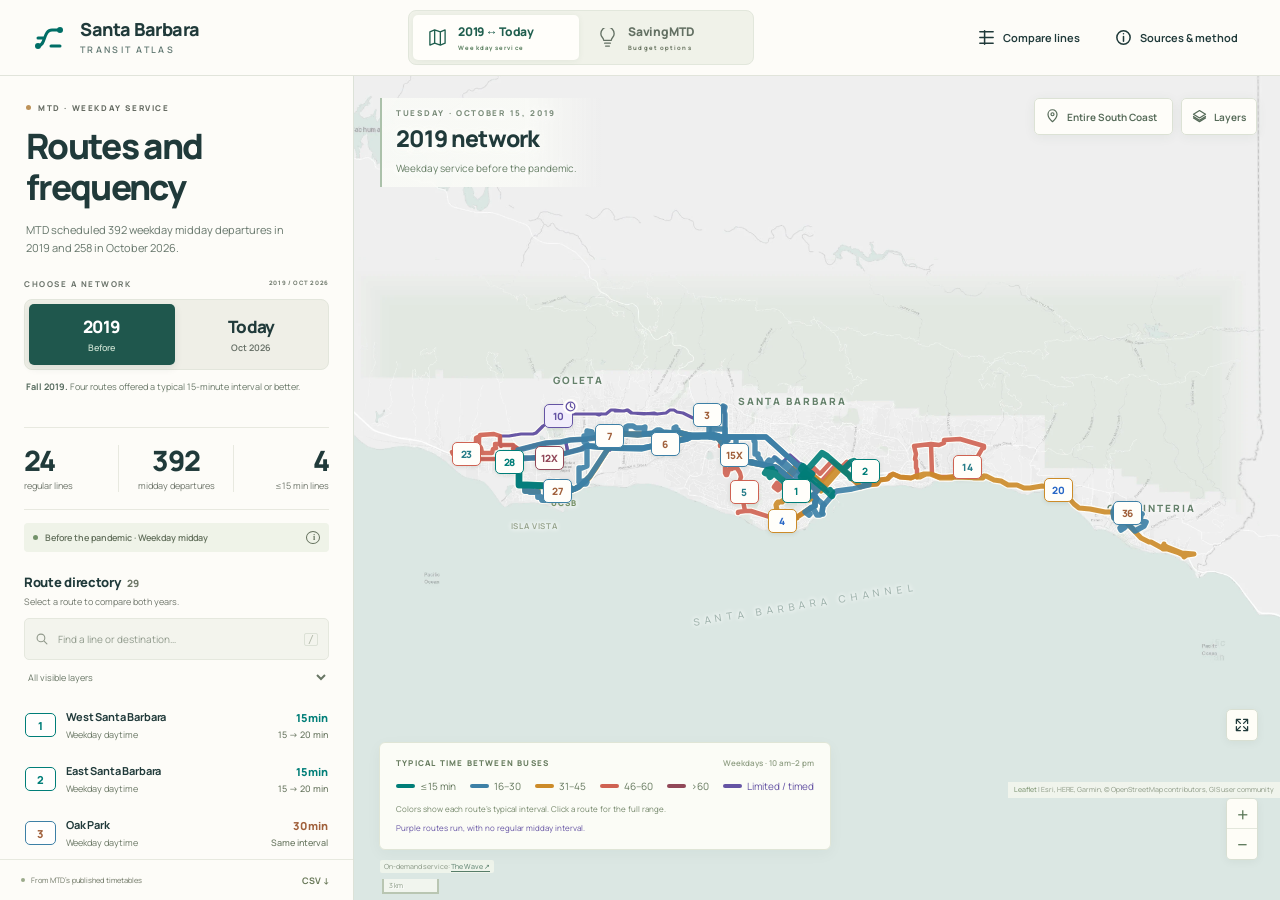
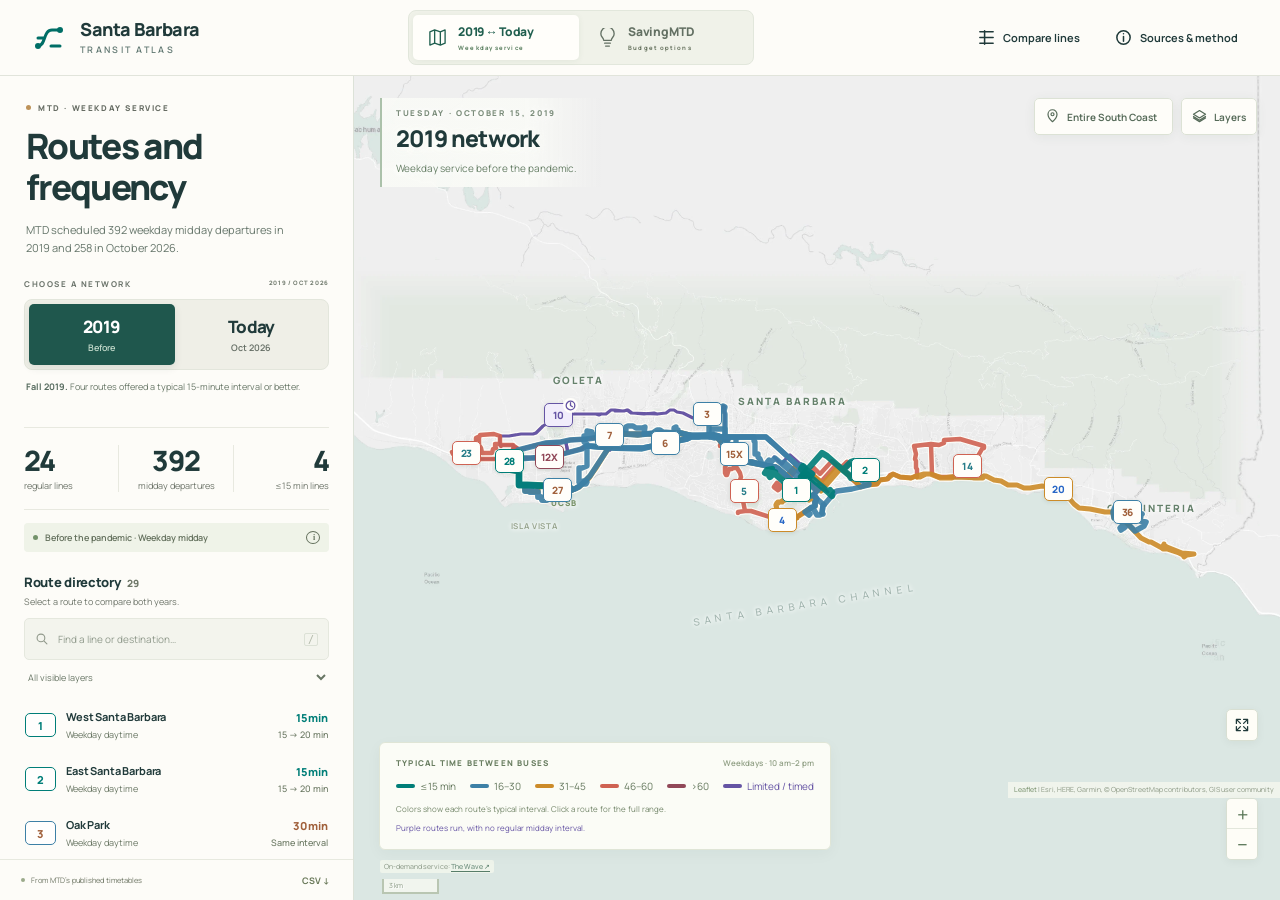
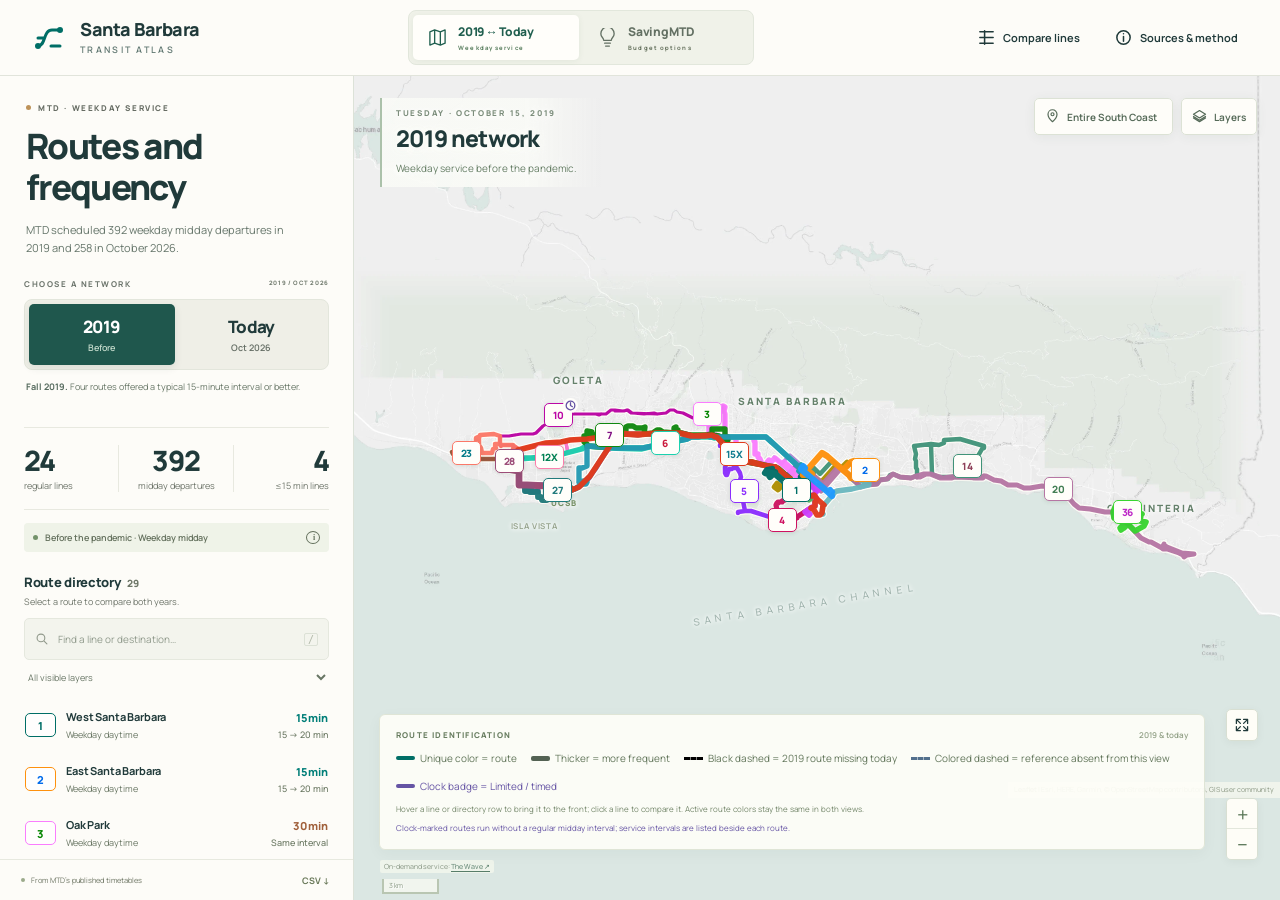
